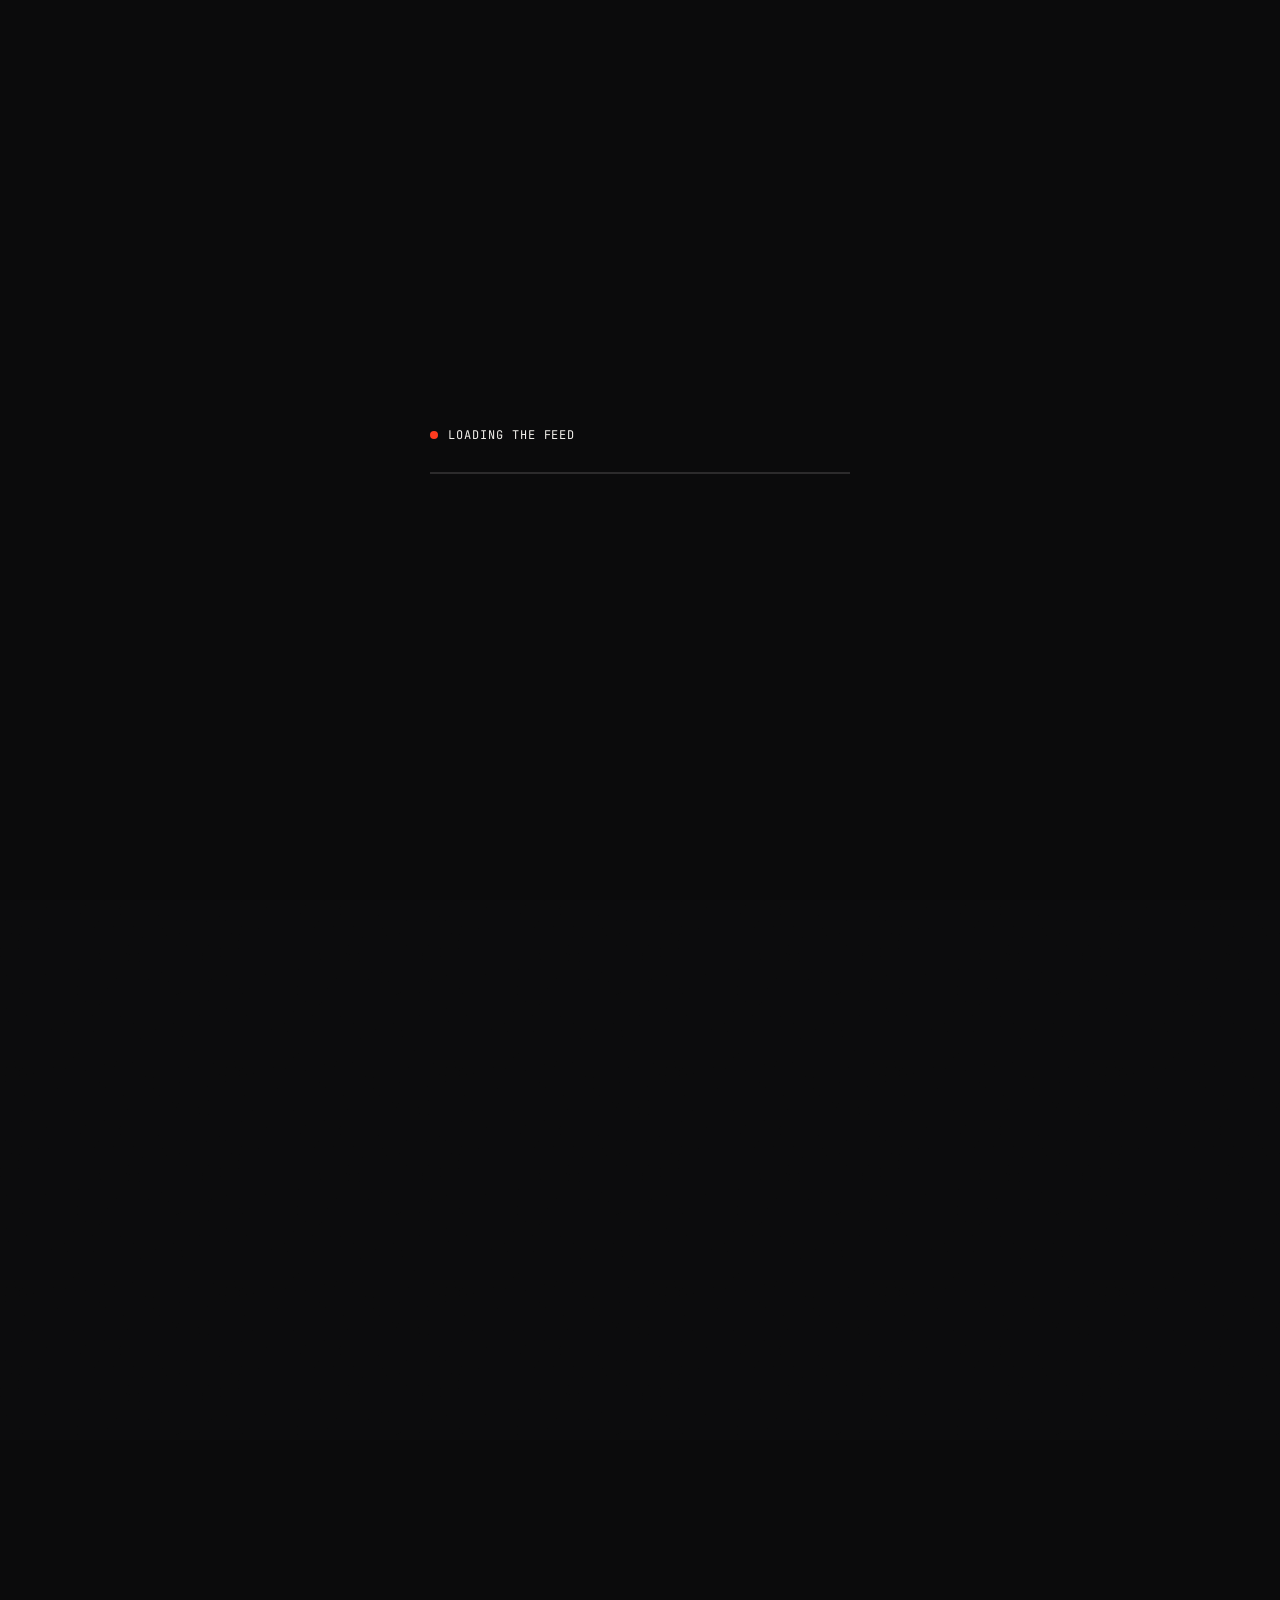
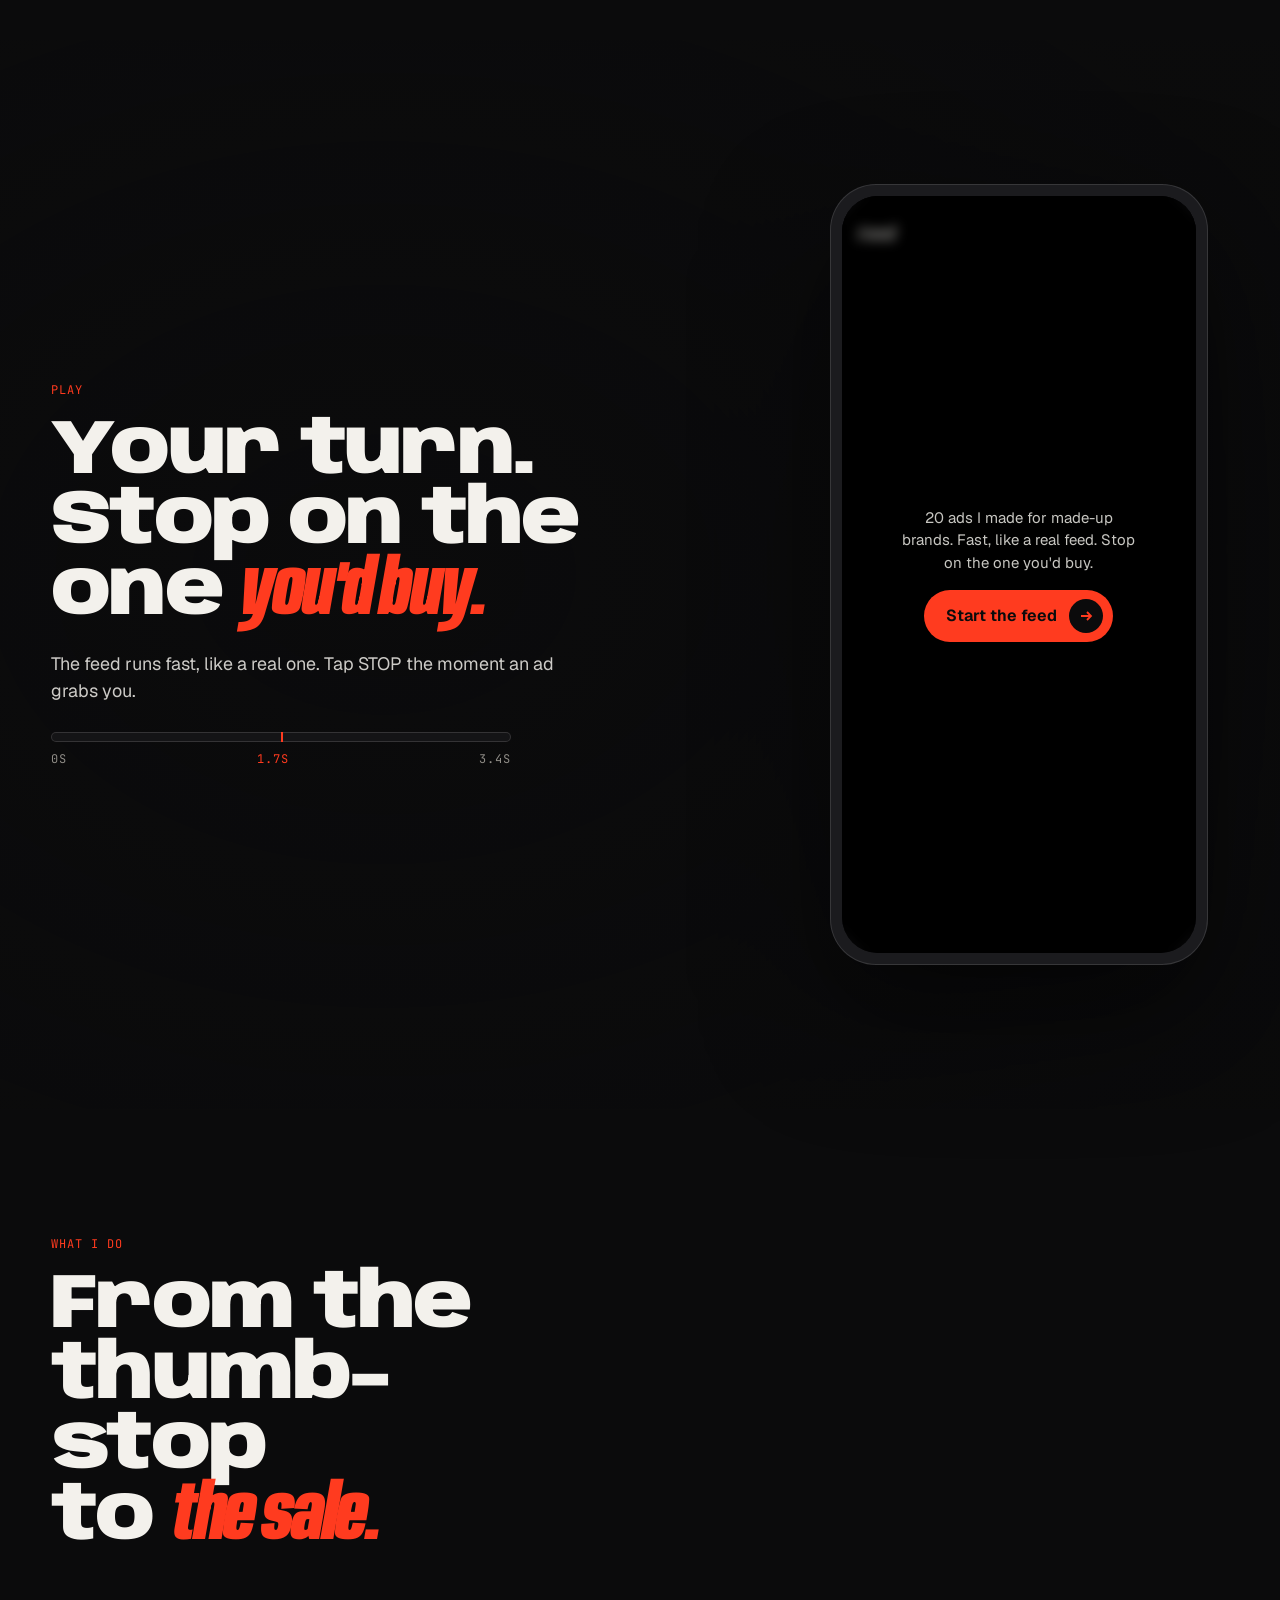
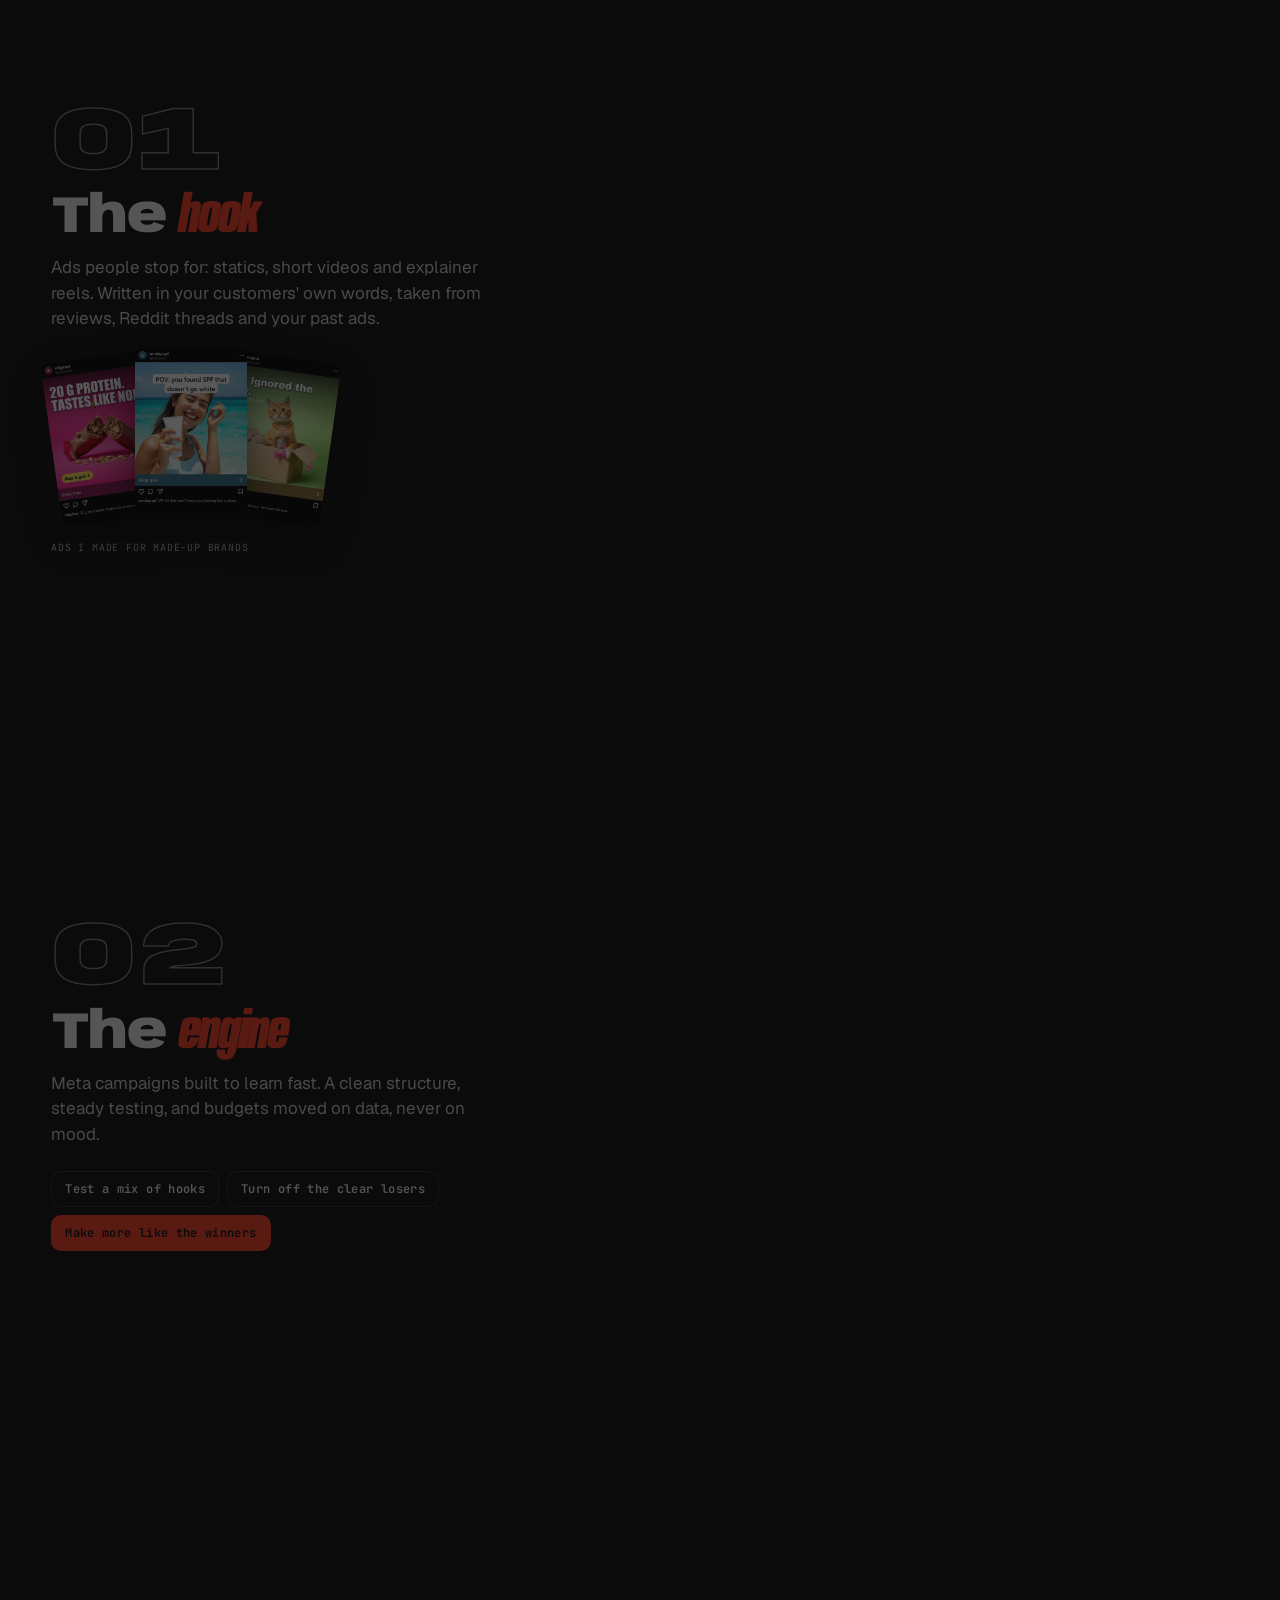
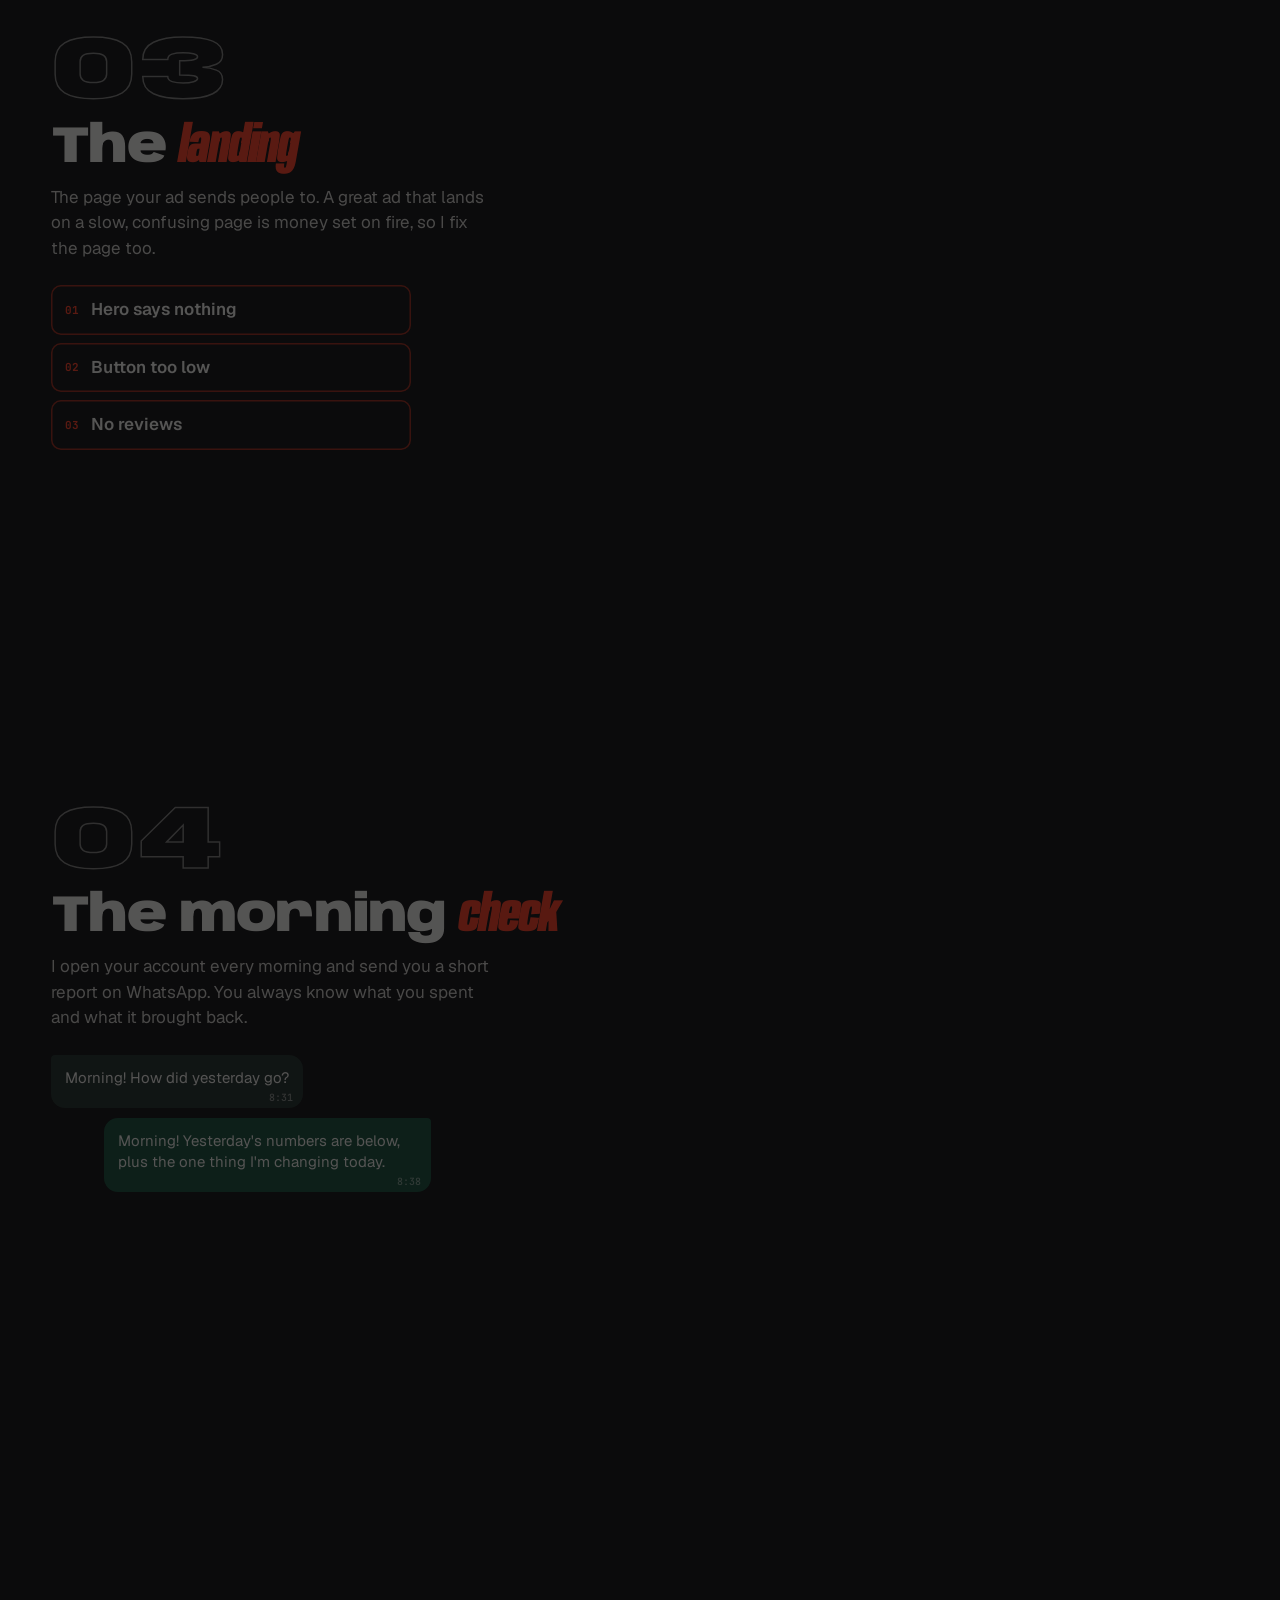
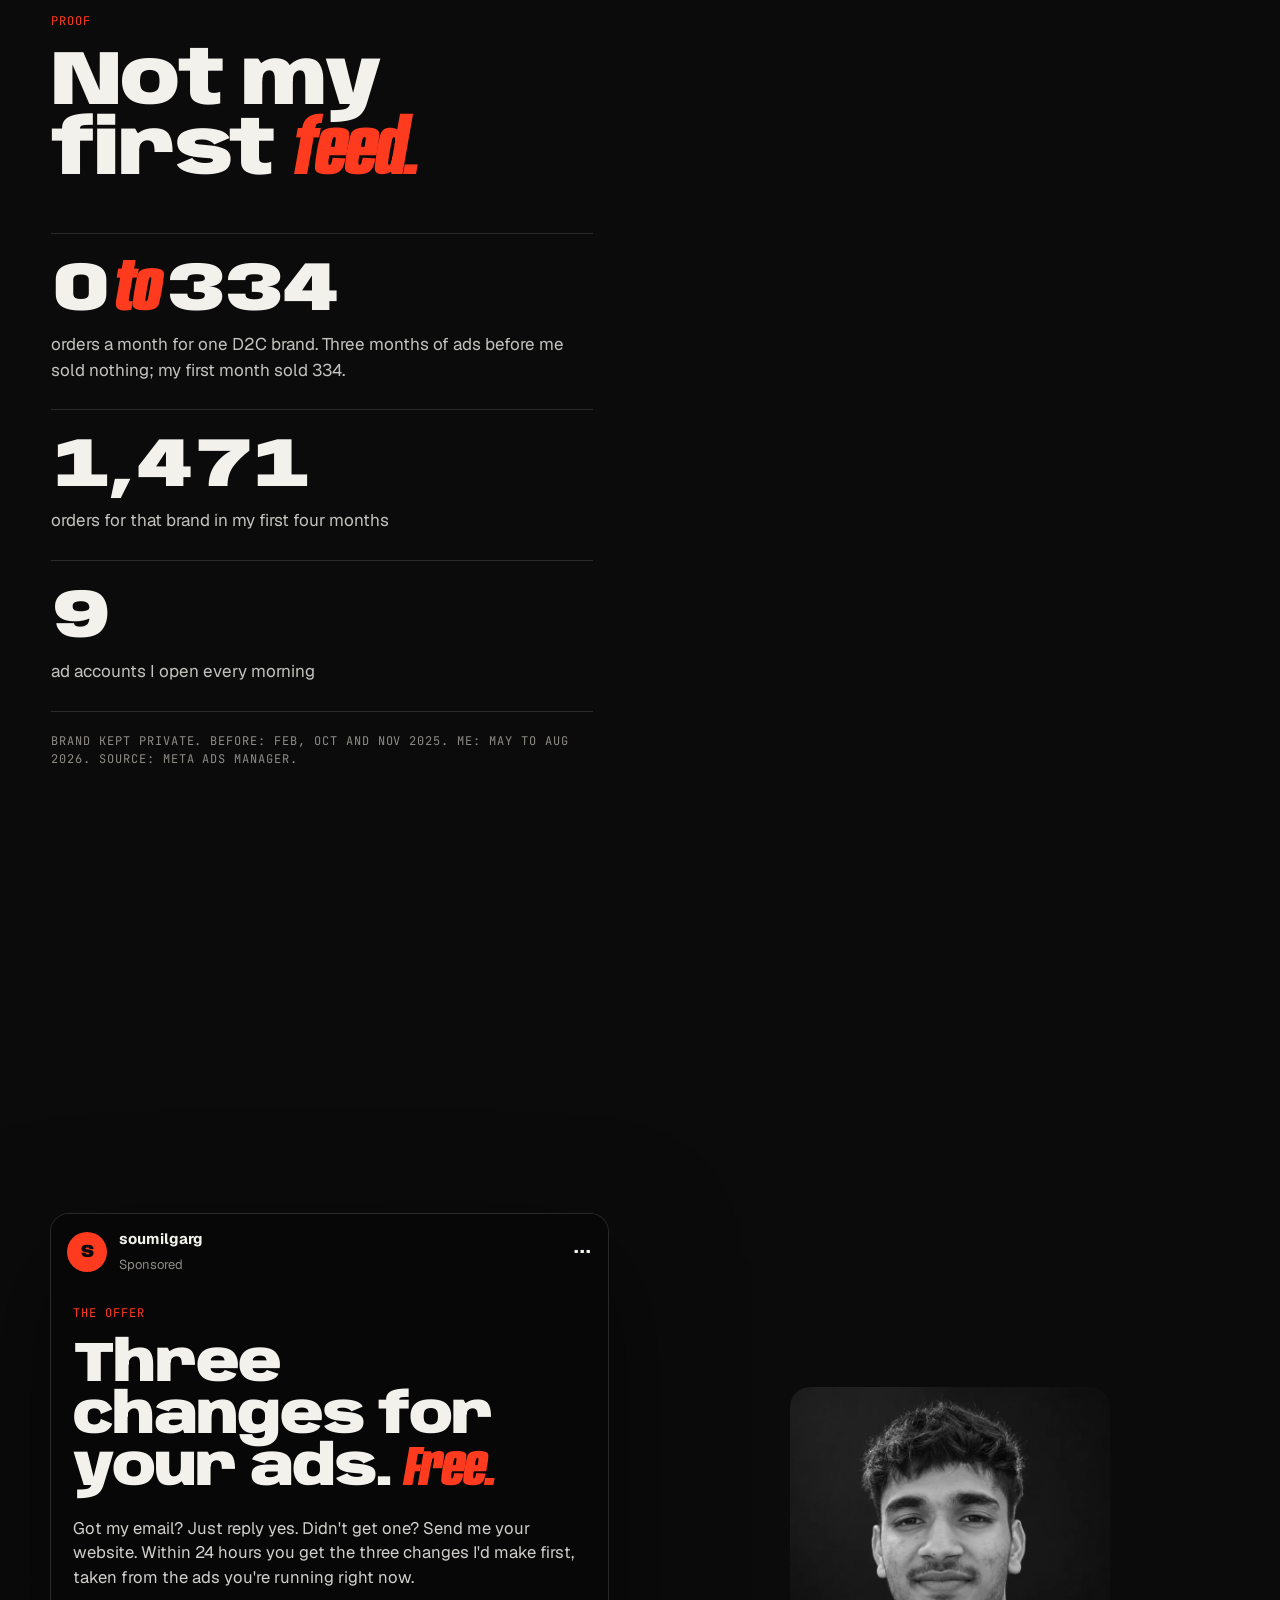
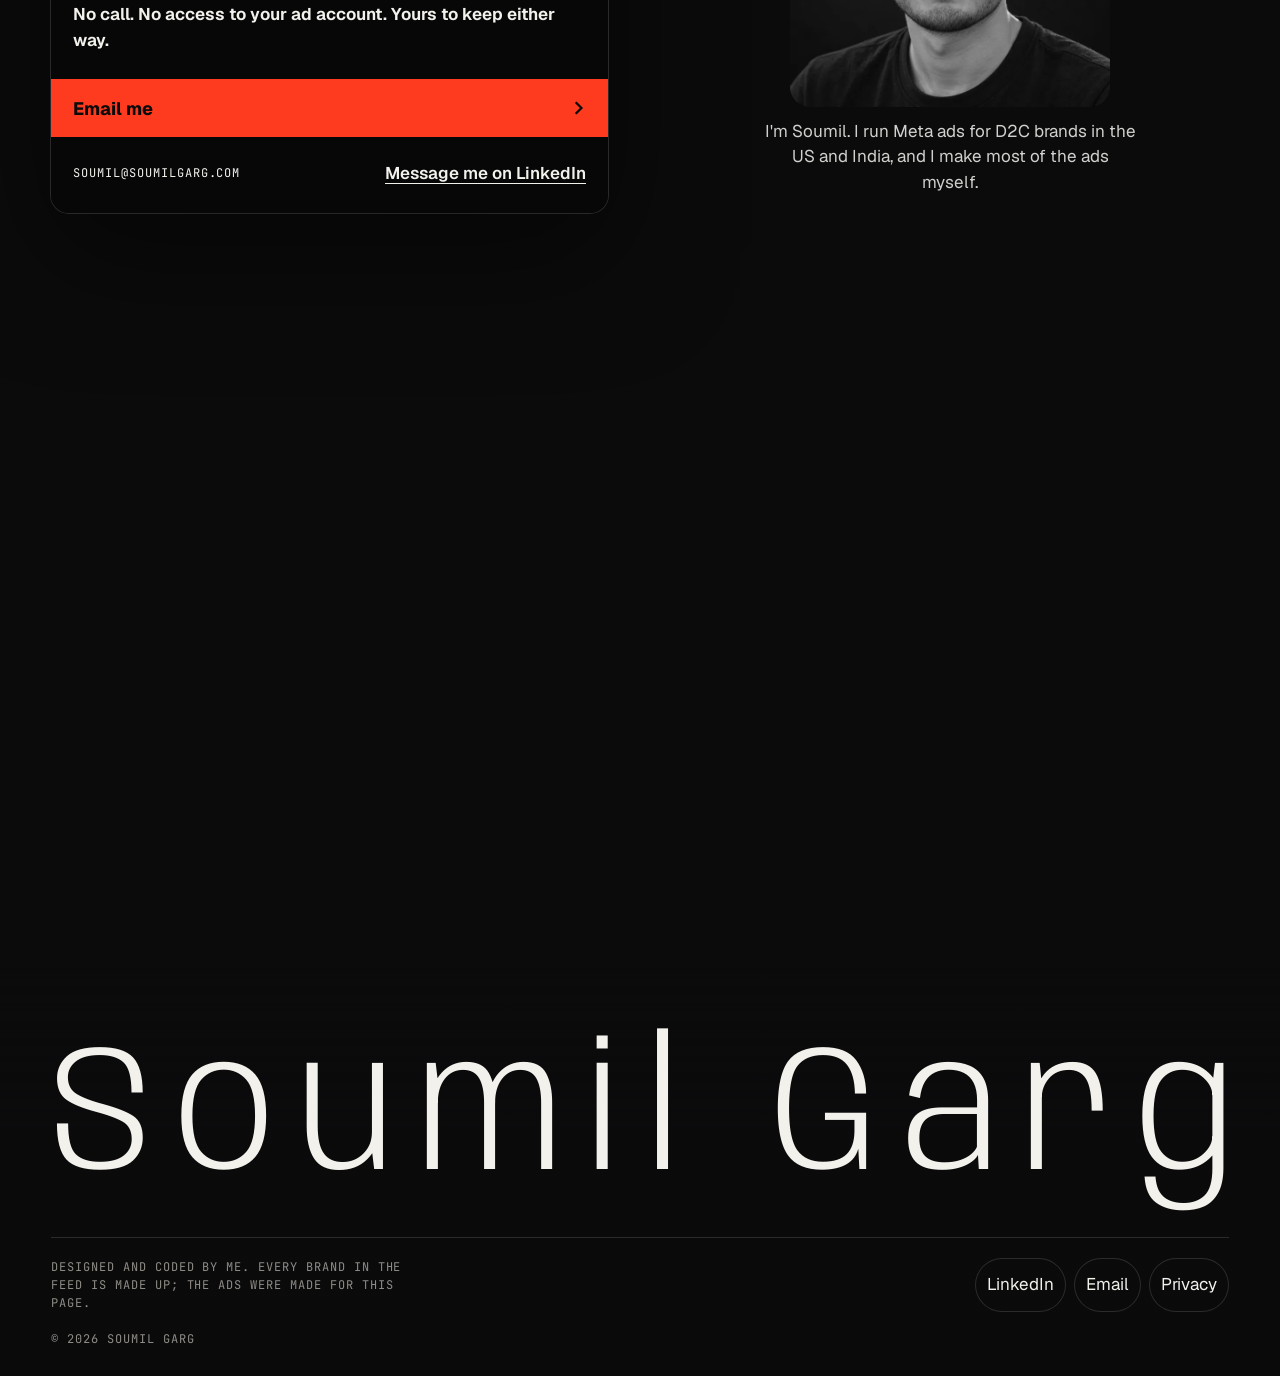
==== index.html @ c4b9c56a "v5: one swarm of ads for the whole page, and the ball-of-ads hook A fixed instanced-WebGL layer of 2" ====
<!doctype html>
<html lang="en">
<head>
<meta charset="utf-8">
<meta name="viewport" content="width=device-width, initial-scale=1, viewport-fit=cover">
<title>Soumil Garg | Ads people stop scrolling for</title>
<meta name="description" content="Soumil Garg makes Meta ads for D2C brands that people stop scrolling for, then runs them until they sell. Reply to his email or send your website for three free changes.">
<link rel="canonical" href="https://soumilgarg.com/">
<meta name="theme-color" content="#0b0b0c">
<meta property="og:type" content="website">
<meta property="og:url" content="https://soumilgarg.com/">
<meta property="og:title" content="Soumil Garg | I make thumbs stop">
<meta property="og:description" content="People give a post about 1.7 seconds. I make the ads they stop for.">
<meta property="og:image" content="https://soumilgarg.com/og.jpg">
<meta property="og:image:width" content="1200">
<meta property="og:image:height" content="630">
<meta name="twitter:card" content="summary_large_image">
<link rel="icon" href="favicon.svg" type="image/svg+xml">
<link rel="preload" href="fonts/anybody-normal.woff2" as="font" type="font/woff2" crossorigin>
<link rel="preload" href="fonts/geist-var-latin.woff2" as="font" type="font/woff2" crossorigin>
<link rel="preload" as="image" fetchpriority="high" href="img/atlas-m.webp?v=5" media="(max-width: 759px), (max-resolution: 1.29dppx)">
<link rel="preload" as="image" fetchpriority="high" href="img/atlas.webp?v=5" media="(min-width: 760px) and (min-resolution: 1.3dppx)">
<link rel="stylesheet" href="css/site.css?v=5">
<script>
  /* runs before paint: flags the page can read in CSS */
  (function (d) {
    var h = d.documentElement, q = location.search;
    h.classList.add('js');
    var rm = matchMedia('(prefers-reduced-motion: reduce)').matches || /[?&]rm=1/.test(q);
    if (rm) h.classList.add('rm');
    if (matchMedia('(hover: none), (pointer: coarse)').matches) h.classList.add('touch');
    else h.classList.add('has-cursor');
  })(document);
</script>
<script type="application/ld+json">
{"@context":"https://schema.org","@type":"Person","name":"Soumil Garg","url":"https://soumilgarg.com/","jobTitle":"Meta ads and marketing for D2C brands","sameAs":["https://www.linkedin.com/in/soumil-garg/"]}
</script>
</head>
<body>
<a class="skip" href="#main">Skip to content</a>

<!-- the swarm: one canvas behind the whole page, every particle is an ad -->
<canvas id="swarm" aria-hidden="true"></canvas>
<div class="grain" aria-hidden="true"></div>

<!-- 0 loader: only while the feed loads; the hook below does the counting -->
<div class="loader" aria-hidden="true">
  <div class="loader-half top"></div>
  <div class="loader-half bot"></div>
  <div class="loader-in">
    <p class="loader-rec mono"><b aria-hidden="true"></b>Loading the feed</p>
    <div class="loader-bar"><i></i></div>
  </div>
</div>

<aside class="hud mono" aria-label="Your visit, scored like an ad">
  <p class="hud-h">Your visit, as an ad</p>
  <dl>
    <div><dt>Impression</dt><dd data-k="imp">1</dd></div>
    <div><dt>3-second view</dt><dd data-k="v3">0.0s</dd></div>
    <div><dt>Hook rate</dt><dd data-k="hook">0%</dd></div>
    <div><dt>Scroll depth</dt><dd data-k="depth">0%</dd></div>
    <div><dt>Played the feed</dt><dd data-k="play">No</dd></div>
    <div><dt>Add to cart</dt><dd data-k="atc">0</dd></div>
    <div><dt>Purchase</dt><dd data-k="buy">0</dd></div>
  </dl>
</aside>

<div class="cursor" aria-hidden="true">
  <span class="cursor-dot"></span>
  <span class="cursor-ring"><span class="cursor-label">Hold</span></span>
  <span class="cursor-read"><b>0.00s</b><em>holding</em></span>
</div>

<nav class="nav" aria-label="Main">
  <a class="nav-name" href="#main"><span class="dot" aria-hidden="true"></span>Soumil Garg</a>
  <div class="nav-r">
    <button class="snd mono" type="button" aria-pressed="false"><span class="snd-bars" aria-hidden="true"><i></i><i></i><i></i><i></i></span><span class="snd-l">Sound off</span></button>
    <a class="btn red nav-cta" href="#offer" tabindex="-1" aria-hidden="true"><span><span class="lbl-long">Get 3 free changes</span><span class="lbl-short sr">Free changes</span></span><span class="arr" aria-hidden="true"><svg viewBox="0 0 14 14"><path d="M2 7h10M8 3l4 4-4 4" fill="none" stroke="currentColor" stroke-width="1.8"/></svg></span></a>
  </div>
</nav>

<main id="main">

  <!-- 1 + 2: hero and the stop share one pinned stage -->
  <section class="scene" id="scene" aria-labelledby="hero-h">
    <div class="stage" id="stage">
      <div class="poster" aria-hidden="true"></div>
      <div class="scrim" aria-hidden="true"></div>

      <div class="vf" aria-hidden="true">
        <i class="vf-c tl"></i><i class="vf-c tr"></i><i class="vf-c bl"></i><i class="vf-c br"></i>
        <span class="vf-rec mono"><b></b>Watching <span class="vf-t">0.0s</span></span>
        <div class="vf-count"><span class="mono">Frames to pop</span><b>162</b></div>
      </div>
      <div class="hook-lines" aria-live="polite"><p class="hl hl1"></p><p class="hl hl2"></p></div>

      <div class="hold-read" aria-hidden="true"><b>0.00s</b><span class="mono">holding</span></div>

      <div class="hero-copy">
        <div class="hero-main">
          <p class="kicker mono">Soumil Garg / Meta ads for D2C brands</p>
          <h1 class="hero-h" id="hero-h" aria-label="I make thumbs stop."><span class="ln" aria-hidden="true" data-k>I make thumbs</span><span class="ln stop-w" aria-hidden="true" data-k>stop.</span></h1>
          <p class="hero-lede">People give a post about 1.7 seconds on a phone. I make the ads they stop for, then run them on Meta until they sell.</p>
          <p class="hero-src mono">1.7 s: Facebook and Twitter research, 2016</p>
          <div class="hero-actions">
            <a class="btn red hx-cta mag" href="#offer">Get 3 free changes<span class="arr" aria-hidden="true"><svg viewBox="0 0 14 14"><path d="M2 7h10M8 3l4 4-4 4" fill="none" stroke="currentColor" stroke-width="1.8"/></svg></span></a>
            <a class="btn ghost mag" href="#game">Play the feed</a>
          </div>
        </div>
        <div class="hero-side">
          <p class="hint mono"><span class="ring" aria-hidden="true"></span><span class="hint-mouse">Hold anywhere to stop the feed</span><span class="hint-touch">Press and hold to stop the feed</span></p>
          <p class="cue mono"><i aria-hidden="true"></i><span class="cue-l">Scroll to pop it</span></p>
        </div>
      </div>

      <figure class="stop-card" aria-hidden="true"><img src="img/posts/p06_dog@2.webp?v=5" alt="" width="600" height="884"></figure>
      <span class="stop-tag mono" aria-hidden="true">Thumb stopped</span>
      <span class="stop-made mono" aria-hidden="true">Made-up brand. I made this ad for this page.</span>
      <div class="stop-lines">
        <h2 class="stop-line l1">You just <em>stopped</em> scrolling.</h2>
        <p class="stop-line l2">That's the whole <em>job.</em></p>
      </div>
    </div>
  </section>

  <!-- 3: the game -->
  <section class="sec game" id="game" aria-labelledby="game-h">
    <div class="game-grid">
      <div class="game-txt">
        <p class="sec-k mono" data-decode>Play</p>
        <h2 class="sec-h" id="game-h">Your turn. Stop on the one <em>you'd buy.</em></h2>
        <p class="sec-sub">The feed runs fast, like a real one. Tap STOP the moment an ad grabs you.</p>
        <div class="game-meter" aria-hidden="true">
          <div class="meter"><i></i><span class="mark"></span></div>
          <div class="meter-l mono"><span>0s</span><span class="red">1.7s</span><span>3.4s</span></div>
        </div>
        <div class="result" hidden aria-live="polite">
          <h3 class="result-h">You stopped on <span class="r-brand"></span>.</h3>
          <p class="result-t">It took that ad <b class="r-time"></b> to stop you. <span class="r-past"></span></p>
          <p class="result-why mono"><span>What did it:</span> <strong class="r-hook"></strong></p>
          <p class="result-v"></p>
          <p class="result-close">Your ads play this game thousands of times a day. My job is to make them win it.</p>
          <div class="result-actions">
            <button class="btn ghost again mag" type="button">Play again</button>
            <a class="btn red mag" href="#offer">Get 3 free changes<span class="arr" aria-hidden="true"><svg viewBox="0 0 14 14"><path d="M2 7h10M8 3l4 4-4 4" fill="none" stroke="currentColor" stroke-width="1.8"/></svg></span></a>
          </div>
        </div>
      </div>
      <div class="phone" id="phone">
        <div class="phone-screen">
          <div class="phone-notch" aria-hidden="true"></div>
          <div class="phone-bar" aria-hidden="true">Feed</div>
          <div class="strip" aria-hidden="true"></div>
          <span class="game-clock" aria-hidden="true">0.00s</span>
          <div class="phone-cover">
            <p>20 ads I made for made-up brands. Fast, like a real feed. Stop on the one you'd buy.</p>
            <button class="btn red start mag" type="button">Start the feed<span class="arr" aria-hidden="true"><svg viewBox="0 0 14 14"><path d="M2 7h10M8 3l4 4-4 4" fill="none" stroke="currentColor" stroke-width="1.8"/></svg></span></button>
          </div>
          <button class="stop-btn" type="button" aria-label="Stop the feed">STOP</button>
        </div>
      </div>
    </div>
  </section>

  <!-- 4: what I do, told down the funnel the swarm pours through -->
  <section class="work" id="work" aria-labelledby="work-h">
    <div class="funnel-tags" aria-hidden="true">
      <span class="ft ft-top mono">Every ad you run</span>
      <span class="ft ft-mid mono">Losers drop out</span>
      <span class="ft ft-bot mono">Sales</span>
    </div>
    <div class="work-in">
      <div class="work-head">
        <p class="sec-k mono" data-decode>What I do</p>
        <h2 class="sec-h" id="work-h">From the thumb-stop to <em>the sale.</em></h2>
      </div>
      <ol class="steps">
        <li class="step" data-band="0,0.34">
          <span class="step-n" aria-hidden="true">01</span>
          <h3>The <em>hook</em></h3>
          <p>Ads people stop for: statics, short videos and explainer reels. Written in your customers' own words, taken from reviews, Reddit threads and your past ads.</p>
          <div class="step-vis fan" aria-hidden="true">
            <img src="img/posts/p09_bar.webp" alt="" width="360" height="530" loading="lazy">
            <img src="img/posts/p14_spf.webp" alt="" width="360" height="530" loading="lazy">
            <img src="img/posts/p19_cat.webp" alt="" width="360" height="530" loading="lazy">
          </div>
          <p class="fan-note mono">Ads I made for made-up brands</p>
        </li>
        <li class="step" data-band="0.3,0.62">
          <span class="step-n" aria-hidden="true">02</span>
          <h3>The <em>engine</em></h3>
          <p>Meta campaigns built to learn fast. A clean structure, steady testing, and budgets moved on data, never on mood.</p>
          <div class="step-vis chips" aria-hidden="true">
            <span class="chip">Test a mix of hooks</span>
            <span class="chip">Turn off the clear losers</span>
            <span class="chip on">Make more like the winners</span>
          </div>
        </li>
        <li class="step" data-band="0.58,0.84">
          <span class="step-n" aria-hidden="true">03</span>
          <h3>The <em>landing</em></h3>
          <p>The page your ad sends people to. A great ad that lands on a slow, confusing page is money set on fire, so I fix the page too.</p>
          <div class="step-vis audit" aria-hidden="true">
            <span class="row"><b>01</b>Hero says nothing</span>
            <span class="row"><b>02</b>Button too low</span>
            <span class="row"><b>03</b>No reviews</span>
          </div>
        </li>
        <li class="step" data-band="0.8,1">
          <span class="step-n" aria-hidden="true">04</span>
          <h3>The morning <em>check</em></h3>
          <p>I open your account every morning and send you a short report on WhatsApp. You always know what you spent and what it brought back.</p>
          <div class="step-vis chat" aria-hidden="true">
            <div class="bub theirs">Morning! How did yesterday go?<small>8:31</small></div>
            <div class="bub mine">Morning! Yesterday's numbers are below, plus the one thing I'm changing today.<small>8:38</small></div>
          </div>
        </li>
      </ol>
    </div>
  </section>

  <!-- 5: proof, beside a globe of ads -->
  <section class="sec proof" id="proof" aria-labelledby="proof-h">
    <div class="proof-in">
      <p class="sec-k mono" data-decode>Proof</p>
      <h2 class="sec-h" id="proof-h">Not my first <em>feed.</em></h2>
      <div class="stats">
        <div class="stat"><b><span class="count" data-to="0">0</span><span class="u"> to </span><span class="count" data-to="334">334</span></b><span>orders a month for one D2C brand. Three months of ads before me sold nothing; my first month sold 334.</span></div>
        <div class="stat"><b><span class="count" data-to="1471" data-fmt="us">1,471</span></b><span>orders for that brand in my first four months</span></div>
        <div class="stat"><b><span class="count" data-to="9">9</span></b><span>ad accounts I open every morning</span></div>
      </div>
      <p class="proof-src mono">Brand kept private. Before: Feb, Oct and Nov 2025. Me: May to Aug 2026. Source: Meta Ads Manager.</p>
    </div>
  </section>

  <!-- 6: offer, beside a face made of ads -->
  <section class="offer" id="offer" aria-labelledby="offer-h">
    <div class="offer-pin">
      <div class="offer-in">
        <article class="offer-post">
          <header class="op-head"><span class="op-av" aria-hidden="true">S</span><span><b>soumilgarg</b><small>Sponsored</small></span><span class="op-dots" aria-hidden="true">&middot;&middot;&middot;</span></header>
          <div class="op-body">
            <p class="sec-k mono" data-decode>The offer</p>
            <h2 class="sec-h" id="offer-h">Three changes for your ads. <em>Free.</em></h2>
            <p class="offer-body">Got my email? Just reply yes. Didn't get one? Send me your website. Within 24 hours you get the three changes I'd make first, taken from the ads you're running right now.</p>
            <p class="offer-re">No call. No access to your ad account. Yours to keep either way.</p>
          </div>
          <a class="op-cta close-cta" href="mailto:soumil@soumilgarg.com?subject=Three%20changes%20for%20my%20ads&amp;body=My%20brand%27s%20website%3A%20"><span>Email me</span><svg viewBox="0 0 14 14" aria-hidden="true"><path d="M5 2l5 5-5 5" fill="none" stroke="currentColor" stroke-width="2"/></svg></a>
          <div class="op-act"><span class="op-email mono">soumil@soumilgarg.com</span><a class="op-li" href="https://www.linkedin.com/in/soumil-garg/" target="_blank" rel="noopener">Message me on LinkedIn</a></div>
        </article>
        <div class="me">
          <img src="img/soumil.webp" alt="Soumil Garg" width="720" height="720" loading="lazy">
          <p class="face-count mono" aria-hidden="true"></p>
          <p class="me-line">I'm Soumil. I run Meta ads for D2C brands in the US and India, and I make most of the ads myself.</p>
        </div>
      </div>
    </div>
    <div class="offer-space" aria-hidden="true"></div>
  </section>
</main>

<footer class="foot">
  <p class="giant" aria-label="Soumil Garg"></p>
  <div class="foot-row">
    <p class="foot-made mono">Designed and coded by me. Every brand in the feed is made up; the ads were made for this page.</p>
    <nav aria-label="Footer">
      <a href="https://www.linkedin.com/in/soumil-garg/" target="_blank" rel="noopener">LinkedIn</a>
      <a href="mailto:soumil@soumilgarg.com">Email</a>
      <a href="privacy.html">Privacy</a>
    </nav>
  </div>
  <p class="mono foot-c">&copy; 2026 Soumil Garg</p>
</footer>

<script src="vendor/gsap.min.js" defer></script>
<script src="vendor/ScrollTrigger.min.js" defer></script>
<script src="vendor/lenis.min.js" defer></script>
<script src="js/swarm.js?v=5" defer></script>
<script src="js/sound.js?v=5" defer></script>
<script src="js/main.js?v=5" defer></script>
</body>
</html>
---- css/site.css ----
/* soumilgarg.com v5 — "1.7 seconds", the swarm build.
   Layout concept: one fixed canvas of ads behind a transparent page; each section is words beside a shape the swarm makes. */
@font-face { font-family: "Anybody"; font-style: normal; font-weight: 100 900; font-stretch: 50% 150%; font-display: block; src: url("../fonts/anybody-normal.woff2") format("woff2"); }
@font-face { font-family: "Anybody"; font-style: italic; font-weight: 100 900; font-stretch: 50% 150%; font-display: swap; src: url("../fonts/anybody-italic.woff2") format("woff2"); }
@font-face { font-family: "Geist"; font-style: normal; font-weight: 100 900; font-display: swap; src: url("../fonts/geist-var-latin.woff2") format("woff2"); }
@font-face { font-family: "JetBrains Mono"; font-style: normal; font-weight: 400 700; font-display: swap; src: url("../fonts/jetbrainsmono-normal-400.woff2") format("woff2"); }

:root {
  --ink: #0b0b0c;
  --ink-2: #141416;
  --glass: rgba(14, 14, 16, .72);
  --paper: #f3f1ec;
  --mute: #8f8c86;
  --line: rgba(243, 241, 236, .14);
  --red: #ff3b1f;
  --sticker: #ffe14d;
  --display: "Anybody", "Arial Black", Impact, sans-serif;
  --sans: "Geist", ui-sans-serif, system-ui, -apple-system, "Segoe UI", sans-serif;
  --mono: "JetBrains Mono", ui-monospace, "Cascadia Mono", Consolas, monospace;
  --ease: cubic-bezier(.16, 1, .3, 1);
  --gut: clamp(16px, 4vw, 56px);
  color-scheme: dark;
}

*, *::before, *::after { box-sizing: border-box; }
html { -webkit-text-size-adjust: 100%; background: var(--ink); }
html.lenis, html.lenis body { height: auto; }
.lenis.lenis-smooth { scroll-behavior: auto !important; }
body { margin: 0; background: var(--ink); color: var(--paper); font: 400 17px/1.5 var(--sans); overflow-x: clip; -webkit-font-smoothing: antialiased; }
img { display: block; max-width: 100%; height: auto; }
a { color: inherit; }
button { font: inherit; color: inherit; }
::selection { background: var(--red); color: var(--ink); }
.skip { position: absolute; left: -9999px; top: 8px; z-index: 999; background: var(--paper); color: var(--ink); padding: 10px 14px; border-radius: 8px; }
.skip:focus { left: 8px; }
.sr { position: absolute !important; width: 1px; height: 1px; overflow: hidden; clip: rect(0 0 0 0); white-space: nowrap; }
.mono { font-family: var(--mono); font-size: 12px; letter-spacing: .08em; text-transform: uppercase; }
.red { color: var(--red); }
main, .foot { position: relative; z-index: 2; }

/* the display face: wide and heavy, with a condensed italic for the one word that matters */
h1, h2, h3, .loader-count, .stat b, .giant, .step-n { font-family: var(--display); }
h1 em, h2 em, h3 em, .stop-line em { font-style: italic; font-variation-settings: "wdth" 58; font-weight: 850; color: var(--red); letter-spacing: -.02em; }

/* swarm canvas and film grain */
#swarm { position: fixed; inset: 0; width: 100%; height: 100%; display: block; z-index: 0; }
html.no-gl #swarm { display: none; }
.grain { position: fixed; inset: -60%; z-index: 70; pointer-events: none; opacity: .07; mix-blend-mode: overlay;
  background-image: url("data:image/svg+xml;utf8,<svg xmlns='http://www.w3.org/2000/svg' width='220' height='220'><filter id='n'><feTurbulence type='fractalNoise' baseFrequency='.85' numOctaves='3' stitchTiles='stitch'/><feColorMatrix values='0 0 0 0 1  0 0 0 0 1  0 0 0 0 1  0 0 0 1.4 -.2'/></filter><rect width='100%' height='100%' filter='url(%23n)'/></svg>");
  animation: grain 1s steps(6) infinite; }
@keyframes grain { 0% { transform: translate(0, 0); } 20% { transform: translate(-4%, 3%); } 40% { transform: translate(3%, -5%); } 60% { transform: translate(-6%, -2%); } 80% { transform: translate(5%, 4%); } 100% { transform: translate(0, 0); } }

/* buttons: 44px+ targets everywhere */
.btn { --bg: var(--paper); --fg: var(--ink); display: inline-flex; align-items: center; gap: 12px; min-height: 52px; padding: 0 10px 0 22px; border-radius: 999px; background: var(--bg); color: var(--fg); font-weight: 650; font-size: 16px; text-decoration: none; border: 0; cursor: pointer; transition: background .25s; white-space: nowrap; will-change: transform; }
.btn .arr { display: grid; place-items: center; width: 34px; height: 34px; border-radius: 50%; background: var(--fg); color: var(--bg); transition: transform .35s var(--ease); }
.btn .arr svg { width: 14px; height: 14px; }
.btn:hover .arr { transform: rotate(-45deg); }
.btn.red { --bg: var(--red); --fg: var(--ink); }
.btn.ghost { background: rgba(11, 11, 12, .35); color: var(--paper); box-shadow: inset 0 0 0 1px rgba(243, 241, 236, .3); padding: 0 22px; backdrop-filter: blur(8px); -webkit-backdrop-filter: blur(8px); }
.btn:focus-visible, a:focus-visible, button:focus-visible { outline: 2px solid var(--red); outline-offset: 3px; }

/* ---------- cursor ---------- */
.cursor { position: fixed; left: 0; top: 0; z-index: 90; pointer-events: none; display: none; }
html.has-cursor .cursor { display: block; }
.cursor-dot { position: absolute; width: 8px; height: 8px; margin: -4px 0 0 -4px; border-radius: 50%; background: var(--red); }
.cursor-ring { position: absolute; width: 64px; height: 64px; margin: -32px 0 0 -32px; border-radius: 50%; border: 1px solid rgba(243, 241, 236, .55); display: grid; place-items: center; transition: width .35s var(--ease), height .35s var(--ease), margin .35s var(--ease), background .3s, border-color .3s; }
.cursor-label { font: 600 10px/1 var(--mono); letter-spacing: .12em; text-transform: uppercase; opacity: 0; transition: opacity .2s; color: var(--paper); }
.cursor.on-feed .cursor-ring { width: 84px; height: 84px; margin: -42px 0 0 -42px; }
.cursor.on-feed .cursor-label { opacity: 1; }
.cursor.holding .cursor-ring { width: 120px; height: 120px; margin: -60px 0 0 -60px; background: var(--red); border-color: var(--red); }
.cursor.holding .cursor-label { color: var(--ink); }
.cursor.on-link .cursor-ring { width: 18px; height: 18px; margin: -9px 0 0 -9px; border-color: transparent; background: rgba(243, 241, 236, .9); }
.cursor.on-link .cursor-dot { opacity: 0; }
.cursor-read { position: absolute; left: 70px; top: -10px; white-space: nowrap; font: 600 13px/1.3 var(--mono); letter-spacing: .04em; opacity: 0; transition: opacity .2s; }
.cursor-read b { display: block; font-size: 28px; font-weight: 700; letter-spacing: -.02em; }
.cursor-read em { font-style: normal; color: var(--mute); font-weight: 400; font-size: 11px; text-transform: uppercase; letter-spacing: .1em; }
.cursor.holding .cursor-read { opacity: 1; }
.cursor-read.over b { color: var(--red); }

/* ---------- loader ---------- */
.loader { position: fixed; inset: 0; z-index: 100; display: none; pointer-events: none; }
html.js .loader { display: block; }
.loader-half { position: absolute; left: 0; right: 0; height: 50.2%; background: var(--ink); }
.loader-half.top { top: 0; }
.loader-half.bot { bottom: 0; }
.loader-in { position: absolute; inset: 0; display: grid; place-content: center; text-align: center; padding: var(--gut); }
.loader-count { font-weight: 900; font-variation-settings: "wdth" 150; font-size: clamp(84px, 21vw, 300px); line-height: .8; letter-spacing: -.04em; font-variant-numeric: tabular-nums; }
.loader-count .s { font-style: italic; font-variation-settings: "wdth" 55; color: var(--red); margin-left: .04em; }
.loader-line { margin: 26px auto 0; max-width: 30ch; font-size: clamp(16px, 2vw, 22px); }
.loader-src { margin: 10px 0 0; color: var(--mute); }
.loader-bar { width: min(420px, 70vw); height: 2px; margin: 28px auto 0; background: var(--line); overflow: hidden; }
.loader-bar i { display: block; height: 100%; background: var(--red); transform-origin: 0 50%; transform: scaleX(0); }
.loader.up .loader-count { color: var(--red); }

/* ---------- nav ---------- */
.nav { position: fixed; top: calc(14px + env(safe-area-inset-top, 0px)); left: var(--gut); right: var(--gut); z-index: 60; display: flex; justify-content: space-between; align-items: center; pointer-events: none; }
.nav > *, .nav-r > * { pointer-events: auto; }
.nav-r { display: flex; gap: 10px; align-items: center; }
.nav-name { white-space: nowrap; display: inline-flex; align-items: center; gap: 10px; min-height: 44px; padding: 0 16px 0 8px; border-radius: 999px; background: rgba(11, 11, 12, .55); backdrop-filter: blur(14px); -webkit-backdrop-filter: blur(14px); box-shadow: inset 0 0 0 1px var(--line); text-decoration: none; font-weight: 650; font-size: 15px; }
.nav-name .dot { width: 28px; height: 28px; border-radius: 50%; background: var(--red); display: grid; place-items: center; }
.nav-name .dot::after { content: ""; width: 10px; height: 10px; background: var(--ink); border-radius: 2px; }
.snd { display: inline-flex; align-items: center; gap: 10px; min-height: 44px; padding: 0 14px; border-radius: 999px; border: 0; cursor: pointer; background: rgba(11, 11, 12, .55); backdrop-filter: blur(14px); -webkit-backdrop-filter: blur(14px); box-shadow: inset 0 0 0 1px var(--line); color: var(--paper); font-size: 11px; }
.snd-bars { display: inline-flex; gap: 2px; align-items: flex-end; height: 14px; }
.snd-bars i { width: 2px; height: 4px; background: var(--paper); border-radius: 1px; transition: height .2s; }
.snd[aria-pressed="true"] .snd-bars i { animation: eq .9s ease-in-out infinite; background: var(--red); }
.snd[aria-pressed="true"] .snd-bars i:nth-child(2) { animation-delay: .15s; } .snd[aria-pressed="true"] .snd-bars i:nth-child(3) { animation-delay: .3s; } .snd[aria-pressed="true"] .snd-bars i:nth-child(4) { animation-delay: .45s; }
@keyframes eq { 0%, 100% { height: 4px; } 50% { height: 14px; } }
.nav-cta { transform: translateY(-8px) scale(.9); opacity: 0; pointer-events: none; transition: transform .45s var(--ease), opacity .3s; min-height: 48px; }
html.cta-free .nav-cta { transform: none; opacity: 1; pointer-events: auto; }

/* ---------- scene: hero + the stop ---------- */
.scene { position: relative; height: 360vh; }
.stage { position: sticky; top: 0; height: 100vh; height: 100svh; overflow: hidden; touch-action: pan-y; }
.poster { position: absolute; inset: -10%; display: none; grid-template-columns: repeat(5, 1fr); gap: 14px; transform: rotate(-8deg) scale(1.1); opacity: .55; }
html.no-gl .poster { display: grid; }
.scrim { position: absolute; inset: 0; pointer-events: none; background:
  linear-gradient(90deg, rgba(11, 11, 12, .8) 0%, rgba(11, 11, 12, .45) 42%, transparent 70%),
  linear-gradient(180deg, transparent 45%, rgba(11, 11, 12, .85) 92%); }

.hero-copy { position: absolute; left: var(--gut); right: var(--gut); bottom: clamp(28px, 6vh, 64px); display: grid; grid-template-columns: minmax(0, 1fr) auto; align-items: end; gap: 24px 40px; pointer-events: none; }
.hero-copy > * { pointer-events: auto; }
.kicker { display: flex; gap: 14px; align-items: center; margin: 0 0 16px; }
.kicker::before { content: ""; width: 8px; height: 8px; background: var(--red); border-radius: 50%; box-shadow: 0 0 0 4px rgba(255, 59, 31, .25); animation: blink 1.2s steps(2, start) infinite; }
@keyframes blink { to { visibility: hidden; } }
h1.hero-h { margin: 0; font-weight: 900; font-size: clamp(42px, min(8vw, 14vh), 156px); line-height: .86; letter-spacing: -.035em; }
.hero-h .ln { display: block; white-space: nowrap; }
.hero-h .wd { display: inline-block; white-space: nowrap; }
.hero-h .ch { display: inline-block; font-variation-settings: "wdth" 112; will-change: transform; }
.hero-h .stop-w { color: var(--red); font-style: italic; font-size: 1.18em; line-height: .82; }
.hero-h .stop-w .ch { font-variation-settings: "wdth" 56; }
.hero-lede { margin: 22px 0 0; max-width: 34ch; font-size: clamp(17px, 1.5vw, 21px); line-height: 1.42; color: rgba(243, 241, 236, .9); text-shadow: 0 1px 18px rgba(0, 0, 0, .6); }
.hero-actions { display: flex; flex-wrap: wrap; gap: 14px; align-items: center; margin-top: 26px; }
.hero-side { display: grid; justify-items: end; gap: 14px; text-align: right; padding-bottom: 6px; }
.hint, .cue { margin: 0; }
.hint { display: inline-flex; align-items: center; gap: 12px; }
.hint .ring { width: 30px; height: 30px; border-radius: 50%; border: 1px solid var(--paper); display: grid; place-items: center; }
.hint .ring::after { content: ""; width: 10px; height: 10px; border-radius: 50%; background: var(--red); animation: press 1.6s var(--ease) infinite; }
@keyframes press { 0%, 100% { transform: scale(.6); } 40% { transform: scale(1.3); } }
.cue { color: var(--mute); display: inline-flex; gap: 10px; align-items: center; }
.cue i { width: 1px; height: 34px; background: linear-gradient(var(--paper), transparent); display: block; }
.hint-touch { display: none; }
html.touch .hint-mouse { display: none; }
html.touch .hint-touch { display: inline; }
.hold-read { position: absolute; left: 50%; top: 20%; transform: translateX(-50%); text-align: center; pointer-events: none; opacity: 0; transition: opacity .25s; z-index: 3; }
.hold-read b { display: block; font: 900 clamp(64px, 14vw, 150px)/.9 var(--display); font-variation-settings: "wdth" 140; letter-spacing: -.03em; font-variant-numeric: tabular-nums; }
.hold-read.over b { color: var(--red); }
html.touch .stage.holding .hold-read { opacity: 1; }

/* the stopped post is born exactly where the swarm draws its mosaic (main.js uses the same numbers) */
.stop-card { position: absolute; left: calc(50% + 16vw); top: 50%; height: 62vh; height: 62svh; width: auto; aspect-ratio: 600 / 884; margin: 0; transform: translate(-50%, -50%); opacity: 0; border-radius: 12px; overflow: hidden; box-shadow: 0 40px 120px rgba(0, 0, 0, .65), 0 0 0 1px var(--line); z-index: 3; will-change: transform, opacity; }
.stop-card img { width: 100%; height: 100%; object-fit: cover; }
.stop-tag { position: absolute; left: calc(50% + 16vw); top: calc(50% + 31svh + 14px); z-index: 4; transform: translate(-50%, 0); display: inline-flex; align-items: center; gap: 8px; padding: 8px 12px; border-radius: 999px; background: var(--red); color: var(--ink); font-weight: 700; opacity: 0; white-space: nowrap; }
.stop-lines { position: absolute; inset: 0; display: grid; place-items: center start; z-index: 2; pointer-events: none; padding: 0 var(--gut); }
.stop-line { grid-area: 1 / 1; margin: 0; font-weight: 900; font-variation-settings: "wdth" 112; font-size: clamp(44px, min(6.6vw, 14vh), 124px); line-height: .9; letter-spacing: -.035em; opacity: 0; max-width: 8.4ch; text-shadow: 0 2px 30px rgba(0, 0, 0, .5); }

/* ---------- shared section bits ---------- */
.sec { position: relative; padding: clamp(96px, 16vh, 180px) var(--gut); }
.sec-k { color: var(--red); margin: 0 0 18px; }
.sec-h { margin: 0; font-weight: 900; font-variation-settings: "wdth" 108; font-size: clamp(38px, 6vw, 104px); line-height: .92; letter-spacing: -.035em; max-width: 13ch; text-wrap: balance; }
.sec-sub { margin: 22px 0 0; max-width: 46ch; font-size: clamp(17px, 1.4vw, 20px); color: rgba(243, 241, 236, .84); }

/* ---------- game ---------- */
.game { background: radial-gradient(80% 70% at 30% 50%, rgba(11, 11, 12, .82), rgba(11, 11, 12, .35)); }
.game-grid { display: grid; grid-template-columns: minmax(0, 1fr) minmax(300px, 420px); gap: clamp(32px, 6vw, 96px); align-items: center; max-width: 1320px; margin: 0 auto; }
.phone { position: relative; width: 100%; max-width: min(380px, 42vh); margin: 0 auto; aspect-ratio: 9 / 18.6; border-radius: 46px; padding: 12px; background: #1b1b1e; box-shadow: inset 0 0 0 1px rgba(255, 255, 255, .12), 0 50px 120px rgba(0, 0, 0, .55); }
.phone-screen { position: relative; height: 100%; border-radius: 36px; overflow: hidden; background: #000; }
.phone-notch { position: absolute; top: 10px; left: 50%; width: 92px; height: 26px; margin-left: -46px; border-radius: 20px; background: #000; z-index: 5; }
.phone-bar { position: absolute; top: 0; left: 0; right: 0; height: 58px; z-index: 4; display: flex; align-items: flex-end; padding: 0 16px 8px; background: linear-gradient(#000 60%, transparent); font: italic 800 21px/1 var(--display); font-variation-settings: "wdth" 70; }
.strip { position: absolute; left: 0; right: 0; top: 0; will-change: transform; }
.strip img { width: 100%; height: auto; aspect-ratio: 600 / 884; }
.phone-cover { position: absolute; inset: 0; z-index: 6; display: grid; place-content: center; justify-items: center; gap: 16px; padding: 24px; text-align: center; background: rgba(0, 0, 0, .62); backdrop-filter: blur(6px); -webkit-backdrop-filter: blur(6px); transition: opacity .35s; }
.phone-cover p { margin: 0; max-width: 24ch; color: rgba(243, 241, 236, .82); font-size: 15px; }
.phone.playing .phone-cover { opacity: 0; pointer-events: none; }
.stop-btn { position: absolute; z-index: 7; left: 50%; bottom: 26px; width: 96px; height: 96px; margin-left: -48px; border-radius: 50%; border: 0; background: var(--red); color: var(--ink); font: 900 18px/1 var(--display); font-variation-settings: "wdth" 120; cursor: pointer; box-shadow: 0 0 0 8px rgba(255, 59, 31, .22), 0 14px 40px rgba(0, 0, 0, .5); transform: scale(0); transition: transform .35s var(--ease); }
.phone.playing .stop-btn { transform: scale(1); }
.stop-btn:active { transform: scale(.92); }
.game-clock { position: absolute; z-index: 7; top: 66px; right: 14px; padding: 6px 10px; border-radius: 999px; background: rgba(0, 0, 0, .7); font: 600 13px/1 var(--mono); font-variant-numeric: tabular-nums; opacity: 0; transition: opacity .3s; }
.phone.playing .game-clock { opacity: 1; }
.result { margin-top: 30px; min-height: 260px; }
.result-h { margin: 0; font-weight: 900; font-variation-settings: "wdth" 100; font-size: clamp(28px, 3.4vw, 50px); line-height: 1; letter-spacing: -.03em; }
.result-t { margin: 18px 0 0; font-size: clamp(18px, 1.6vw, 22px); }
.result-t b { color: var(--red); font-variant-numeric: tabular-nums; }
.result-why { display: inline-flex; gap: 10px; margin: 18px 0 0; padding: 10px 14px; border-radius: 12px; background: var(--glass); box-shadow: inset 0 0 0 1px var(--line); }
.result-why span { color: var(--mute); }
.result-v { margin: 16px 0 0; font-weight: 650; }
.result-close { margin: 22px 0 0; color: rgba(243, 241, 236, .8); max-width: 44ch; }
.result-actions { display: flex; flex-wrap: wrap; gap: 12px; margin-top: 24px; }
.game-meter { margin-top: 28px; display: grid; gap: 8px; max-width: 460px; }
.meter { position: relative; height: 10px; border-radius: 99px; background: var(--ink-2); box-shadow: inset 0 0 0 1px var(--line); overflow: hidden; }
.meter i { position: absolute; left: 0; top: 0; bottom: 0; width: 0; background: var(--paper); border-radius: 99px; }
.meter .mark { position: absolute; top: -4px; bottom: -4px; left: 50%; width: 2px; background: var(--red); }
.meter-l { display: flex; justify-content: space-between; color: var(--mute); }

/* ---------- what I do: steps on the left, the swarm funnel on the right ---------- */
.work { position: relative; }
.work-in { padding: clamp(96px, 14vh, 160px) var(--gut) 10vh; }
.work-head { max-width: 46%; }
.steps { list-style: none; margin: 0; padding: 0; }
.step { min-height: 84vh; max-width: 44%; display: grid; align-content: center; gap: 14px; opacity: .32; transition: opacity .6s var(--ease); }
.step.on { opacity: 1; }
.step-n { font-weight: 900; font-variation-settings: "wdth" 150; font-size: clamp(56px, 7vw, 110px); line-height: .8; color: transparent; -webkit-text-stroke: 1.5px rgba(243, 241, 236, .5); }
.step.on .step-n { -webkit-text-stroke-color: var(--red); }
.step h3 { margin: 0; font-weight: 900; font-variation-settings: "wdth" 110; font-size: clamp(34px, 4vw, 64px); line-height: .92; letter-spacing: -.035em; }
.step p { margin: 0; max-width: 40ch; color: rgba(243, 241, 236, .84); }
.step-vis { margin-top: 10px; }
.fan { position: relative; height: 170px; }
.fan img { position: absolute; top: 0; width: 112px; border-radius: 8px; box-shadow: 0 16px 40px rgba(0, 0, 0, .6); transition: transform .8s var(--ease); }
.fan img:nth-child(1) { left: 0; transform: rotate(-8deg); }
.fan img:nth-child(2) { left: 84px; transform: translateY(-8px); z-index: 2; }
.fan img:nth-child(3) { left: 168px; transform: rotate(8deg); }
.step.on .fan img:nth-child(1) { transform: rotate(-14deg) translateX(-10px); }
.step.on .fan img:nth-child(3) { transform: rotate(14deg) translateX(10px); }
.chips { display: flex; flex-wrap: wrap; gap: 8px; }
.chip { padding: 10px 14px; border-radius: 10px; background: var(--glass); box-shadow: inset 0 0 0 1px var(--line); font: 600 12px var(--mono); letter-spacing: .03em; }
.chip.on { background: var(--red); color: var(--ink); box-shadow: none; }
.audit { display: grid; gap: 8px; max-width: 360px; }
.audit .row { display: flex; gap: 12px; align-items: center; padding: 12px 14px; border-radius: 10px; background: var(--glass); box-shadow: inset 0 0 0 1.5px rgba(255, 59, 31, .6); font-weight: 600; }
.audit .row b { font: 700 11px var(--mono); color: var(--red); }
.chat { display: grid; gap: 10px; max-width: 380px; }
.bub { max-width: 86%; padding: 12px 14px 20px; border-radius: 14px; font-size: 15px; line-height: 1.4; position: relative; }
.bub.mine { justify-self: end; background: #144d37; border-top-right-radius: 4px; }
.bub.theirs { justify-self: start; background: #1f2c27; border-top-left-radius: 4px; }
.bub small { position: absolute; right: 10px; bottom: 4px; font: 500 10px var(--mono); color: rgba(243, 241, 236, .5); }
.funnel-tags { position: fixed; inset: 0; z-index: 1; pointer-events: none; opacity: 0; transition: opacity .5s; }
html.st-funnel .funnel-tags { opacity: 1; }
.ft { position: absolute; left: calc(50% + var(--fx, 25vw)); transform: translateX(-50%); white-space: nowrap; color: var(--mute); }
.ft-top { top: calc(50% + var(--fy, 0px) - var(--fh, 36vh) - 34px); }
.ft-mid { top: calc(50% + var(--fy, 0px)); transform: translate(calc(var(--fr, 18vw) * .5 + 24px), -50%); color: var(--paper); }
.ft-bot { top: calc(50% + var(--fy, 0px) + var(--fh, 36vh) + 14px); color: var(--red); }

/* ---------- proof: numbers on the left, a globe of ads on the right ---------- */
.proof-in { max-width: 46%; }
.stats { display: grid; gap: 0; margin-top: 44px; border-top: 1px solid var(--line); }
.stat { padding: 26px 0; border-bottom: 1px solid var(--line); }
.stat b { display: block; white-space: nowrap; font-weight: 900; font-variation-settings: "wdth" 125; font-size: clamp(44px, 5.4vw, 96px); line-height: .9; letter-spacing: -.035em; font-variant-numeric: tabular-nums; }
.stat b .u { font-style: italic; font-variation-settings: "wdth" 56; color: var(--red); }
.stat > span { display: block; margin-top: 10px; color: rgba(243, 241, 236, .8); }
.proof-src { margin-top: 20px; color: var(--mute); }
.proof { min-height: 130vh; }

/* ---------- offer: a giant sponsored post beside a face made of ads ---------- */
.offer { position: relative; }
.offer-pin { position: sticky; top: 0; height: 100vh; height: 100svh; display: grid; align-items: center; padding: 84px var(--gut) 32px; }
.offer-in { display: grid; grid-template-columns: minmax(0, 1fr) minmax(0, 1fr); gap: clamp(30px, 5vw, 80px); align-items: center; max-width: 1360px; margin: 0 auto; width: 100%; }
.offer-post { max-width: 600px; border-radius: 18px; background: rgba(8, 8, 9, .86); backdrop-filter: blur(10px); -webkit-backdrop-filter: blur(10px); box-shadow: 0 0 0 1px var(--line), 0 40px 120px rgba(0, 0, 0, .5); overflow: hidden; }
.op-head { display: flex; align-items: center; gap: 12px; padding: 14px 16px; }
.op-av { width: 40px; height: 40px; border-radius: 50%; display: grid; place-items: center; background: var(--red); color: var(--ink); font: 900 18px var(--display); }
.op-head b { display: block; font-size: 15px; }
.op-head small { color: var(--mute); font-size: 13px; }
.op-dots { margin-left: auto; letter-spacing: 2px; font-weight: 900; }
.op-body { padding: 14px 22px 26px; }
.op-body .sec-h { font-size: clamp(34px, 4.4vw, 72px); }
.offer-body { margin: 20px 0 0; max-width: 46ch; font-size: clamp(16px, 1.3vw, 19px); color: rgba(243, 241, 236, .86); }
.offer-re { margin: 12px 0 0; font-weight: 650; }
.op-cta { display: flex; justify-content: space-between; align-items: center; min-height: 58px; padding: 0 22px; background: var(--red); color: var(--ink); text-decoration: none; font-weight: 750; font-size: 18px; }
.op-cta svg { width: 16px; height: 16px; }
.op-cta:hover { background: #ff5a3f; }
.op-act { display: flex; flex-wrap: wrap; gap: 8px 18px; justify-content: space-between; align-items: center; padding: 14px 22px 18px; }
.op-email { color: var(--paper); user-select: all; font-size: 12px; }
.op-li { display: inline-flex; align-items: center; min-height: 44px; color: var(--paper); font-weight: 600; text-underline-offset: 4px; }
.me { display: grid; gap: 12px; justify-items: center; align-self: end; text-align: center; padding-bottom: 2vh; }
.me img { width: 100%; max-width: 320px; aspect-ratio: 1; object-fit: cover; border-radius: 20px; filter: grayscale(1); display: none; }
html.no-gl .me img { display: block; }
.face-count { margin: 0; color: var(--red); }
.me-line { margin: 0; max-width: 34ch; color: rgba(243, 241, 236, .86); }
.offer-space { height: 70vh; }

/* ---------- HUD: the visit scored like an ad ---------- */
.hud { position: fixed; right: var(--gut); top: calc(74px + env(safe-area-inset-top, 0px)); z-index: 55; padding: 10px 14px; border-radius: 14px; background: rgba(11, 11, 12, .62); backdrop-filter: blur(12px); -webkit-backdrop-filter: blur(12px); box-shadow: inset 0 0 0 1px var(--line); font-size: 10.5px; letter-spacing: .06em; opacity: 0; transform: translateY(-6px); transition: opacity .5s, transform .5s var(--ease); }
html.live .hud { opacity: 1; transform: none; }
html.hud-off .hud { opacity: 0; transform: translateY(-6px); pointer-events: none; }
.hud-h { margin: 0; display: flex; align-items: center; gap: 10px; color: var(--red); }
.hud-h::before { content: ""; width: 6px; height: 6px; border-radius: 50%; background: var(--red); animation: blink 1.2s steps(2, start) infinite; }
.hud dl { margin: 0; display: grid; gap: 4px; max-height: 0; overflow: hidden; opacity: 0; width: 186px; transition: max-height .5s var(--ease), opacity .3s, margin .5s var(--ease); }
.hud:hover dl, .hud.open dl { max-height: 220px; opacity: 1; margin-top: 10px; }
.hud dl div { display: flex; justify-content: space-between; gap: 10px; }
.hud dt { color: var(--mute); }
.hud dd { margin: 0; font-variant-numeric: tabular-nums; color: var(--paper); transition: color .3s; }
.hud dd.hit { color: var(--red); }

/* ---------- footer ---------- */
.foot { padding: 80px var(--gut) calc(28px + env(safe-area-inset-bottom, 0px)); overflow: hidden; background: linear-gradient(180deg, transparent, rgba(11, 11, 12, .85) 40%); }
.giant { margin: 0; display: flex; justify-content: space-between; font-weight: 300; font-size: clamp(54px, 14vw, 280px); line-height: .8; letter-spacing: -.04em; user-select: none; white-space: nowrap; }
.giant span { display: inline-block; font-variation-settings: "wght" 300, "wdth" 100; transition: color .3s; }
.giant .gap { width: .22em; }
.foot-row { display: flex; flex-wrap: wrap; justify-content: space-between; gap: 18px; margin-top: 46px; padding-top: 20px; border-top: 1px solid var(--line); color: var(--mute); }
.foot-row nav { display: flex; gap: 8px; flex-wrap: wrap; }
.foot-row a { display: inline-flex; align-items: center; min-height: 44px; padding: 0 12px; border-radius: 999px; text-decoration: none; color: var(--paper); box-shadow: inset 0 0 0 1px var(--line); }
.foot-row a:hover { background: var(--paper); color: var(--ink); }
.foot-made { margin: 0; color: var(--mute); max-width: 52ch; }
.foot-c { color: var(--mute); margin: 18px 0 0; }

/* ---------- phones ---------- */
@media (max-width: 860px) {
  body { font-size: 16px; }
  .nav::before { content: ""; position: fixed; left: 0; right: 0; top: 0; height: calc(80px + env(safe-area-inset-top, 0px)); background: linear-gradient(rgba(11, 11, 12, .85), transparent); pointer-events: none; z-index: -1; }
  .snd .snd-l { display: none; }
  .nav-cta .lbl-long { display: none; }
  .nav-cta .lbl-short { position: static !important; width: auto !important; height: auto !important; clip: auto !important; overflow: visible !important; }
  .nav-cta { padding-left: 16px; }
  .hero-copy { grid-template-columns: 1fr; bottom: 22px; }
  h1.hero-h { font-size: clamp(44px, 14.5vw, 84px); line-height: .88; }
  .hero-h .ln { white-space: normal; }
  .funnel-tags { display: none; }
  .giant { font-size: 12.4vw; }
  .nav-name { font-size: 14px; padding-right: 12px; }
  .hero-side { justify-items: start; text-align: left; grid-auto-flow: column; justify-content: space-between; }
  .hero-lede { max-width: 30ch; margin-top: 16px; }
  .hero-actions { margin-top: 18px; }
  .scene { height: 290vh; }
  .stop-card { left: 50%; top: calc(50% - 17svh); height: 44svh; }
  .stop-tag { left: 50%; top: calc(50% + 5svh + 12px); }
  .stop-lines { place-items: end start; padding-bottom: 72px; }
  .stop-line { max-width: 10ch; font-size: clamp(36px, 10.5vw, 64px); }
  .game-grid { grid-template-columns: 1fr; }
  .phone { max-width: none; aspect-ratio: auto; height: 80svh; padding: 0; border-radius: 22px; background: none; box-shadow: 0 0 0 1px var(--line); }
  .phone-screen { border-radius: 22px; }
  .phone-notch { display: none; }
  .work-head, .step, .proof-in { max-width: none; }
  .step { min-height: 72vh; padding: 22px; margin: 0 -6px; border-radius: 18px; background: rgba(12, 12, 14, .88); backdrop-filter: blur(6px); -webkit-backdrop-filter: blur(6px); margin-bottom: 12vh; opacity: .55; }
  .proof { min-height: 0; }
  .proof-in { padding: 22px; border-radius: 18px; background: var(--glass); backdrop-filter: blur(6px); -webkit-backdrop-filter: blur(6px); }
  .offer-pin { align-items: end; padding: 0 var(--gut) calc(18px + env(safe-area-inset-bottom, 0px)); }
  .offer-in { grid-template-columns: 1fr; gap: 0; }
  .me { order: -1; height: 40svh; align-self: start; align-content: end; padding: 0 0 10px; }
  .me-line { display: none; }
  .op-body { padding: 8px 16px 18px; }
  .op-body .sec-h { font-size: clamp(30px, 8.6vw, 44px); }
  .offer-body { font-size: 15px; margin-top: 12px; }
  .offer-re { font-size: 14px; }
  .op-body .sec-k { display: none; }
  .offer-space { height: 40vh; }
  .hud { top: calc(68px + env(safe-area-inset-top, 0px)); right: auto; left: var(--gut); padding: 8px 12px; font-size: 9.5px; }
  .hud dl { width: 170px; }
}
@media (max-width: 420px) {
  .btn { padding-left: 18px; font-size: 15px; }
  .hero-actions .btn.ghost { display: none; }
}
@supports not (aspect-ratio: 1) {
  .phone { height: 700px; }
  .stop-card { width: 42svh; }
}

/* ---------- reduced motion: every scene shows its final frame ---------- */
@media (prefers-reduced-motion: reduce) {
  *, *::before, *::after { animation-duration: 1ms !important; animation-iteration-count: 1 !important; transition-duration: 1ms !important; }
}
html.rm .grain { display: none; }
html.rm .scene { height: 220vh; }

/* ---------- the hook: a ball of ads about to pop, inside a camera viewfinder ---------- */
.loader-rec { display: inline-flex; gap: 10px; align-items: center; margin: 0; color: var(--paper); }
.loader-rec b, .vf-rec b { width: 8px; height: 8px; border-radius: 50%; background: var(--red); animation: blink 1s steps(2, start) infinite; }
.vf { position: absolute; inset: 0; pointer-events: none; z-index: 2; transition: opacity .6s; }
.vf-c { position: absolute; width: 30px; height: 30px; border: 0 solid rgba(243, 241, 236, .7); }
.vf-c.tl { left: 12px; top: 64px; border-left-width: 1.5px; border-top-width: 1.5px; }
.vf-c.tr { right: 12px; top: 64px; border-right-width: 1.5px; border-top-width: 1.5px; }
.vf-c.bl { left: 12px; bottom: 12px; border-left-width: 1.5px; border-bottom-width: 1.5px; }
.vf-c.br { right: 12px; bottom: 12px; border-right-width: 1.5px; border-bottom-width: 1.5px; }
.vf-rec { position: absolute; top: 74px; left: 50%; transform: translateX(-50%); display: inline-flex; gap: 10px; align-items: center; white-space: nowrap; }
.vf-t { color: var(--red); font-variant-numeric: tabular-nums; min-width: 4.5ch; }
.vf-count { position: absolute; left: 50%; bottom: clamp(36px, 9vh, 90px); transform: translateX(-50%); display: grid; justify-items: center; gap: 8px; transition: opacity .5s, transform .5s var(--ease); }
.vf-count span { color: var(--mute); }
.vf-count b { font: 900 clamp(48px, 6vw, 92px)/.9 var(--display); font-variation-settings: "wdth" 150; font-variant-numeric: tabular-nums; letter-spacing: -.02em; }
.vf-count.hot b { color: var(--red); }
.vf-count.gone { opacity: 0; transform: translate(-50%, 16px); }
html.hook-done .vf { opacity: 0; }
html.hook-done .vf-rec { opacity: 0; }
.hook-lines { position: absolute; left: 0; right: 0; top: calc(50% + 23vh); display: grid; justify-items: center; gap: 10px; padding: 0 var(--gut); text-align: center; z-index: 3; pointer-events: none; }
.hl { margin: 0; font-weight: 900; font-variation-settings: "wdth" 104; font-size: clamp(24px, 3.2vw, 50px); line-height: 1; letter-spacing: -.03em; max-width: 22ch; opacity: 0; text-wrap: balance; text-shadow: 0 2px 24px rgba(0, 0, 0, .7); }
.hl b { color: var(--red); font-variant-numeric: tabular-nums; }
.hl2 { font-size: clamp(17px, 1.6vw, 24px); font-weight: 700; font-variation-settings: "wdth" 100; color: rgba(243, 241, 236, .85); letter-spacing: -.01em; }
html.rm .vf, html.rm .hook-lines { display: none; }
@media (max-width: 860px) {
  .vf-c.tl, .vf-c.tr { top: 62px; }
  .vf-rec { top: 70px; left: auto; right: 18px; transform: none; }
  .hook-lines { top: calc(50% + 14vh); }
  .vf-count { bottom: 26px; }
}
html:not(.popped) .hint { visibility: hidden; }

/* review fixes, 4 Nov */
#swarm { inset: auto; top: 0; left: 0; height: 100vh; height: 100svh; }   /* same box as the 100svh stage, so mosaics line up under iOS toolbars */
.hero-src { margin: 8px 0 0; color: var(--mute); font-size: 10px; }
.stop-made { position: absolute; left: calc(50% + 16vw); top: calc(50% + 31svh + 58px); transform: translateX(-50%); z-index: 4; color: var(--mute); font-size: 10px; white-space: nowrap; opacity: 0; transition: opacity .4s; }
html.st-made .stop-made { opacity: 1; }
.fan-note { margin: 8px 0 0; color: var(--mute); font-size: 10px; }
.face-count { position: absolute; top: var(--fcb, 80%); left: calc(50% + var(--fcx, 24vw)); transform: translateX(-50%); padding: 6px 10px; border-radius: 999px; background: rgba(11, 11, 12, .8); opacity: 0; transition: opacity .4s; white-space: nowrap; z-index: 2; }
html.st-face .face-count { opacity: 1; }
html.no-gl .face-count { display: none; }
html.no-gl .hint { display: none; }
.stat b .u { white-space: pre; }
html.touch .stage, html.touch .stage * { -webkit-user-select: none; user-select: none; -webkit-touch-callout: none; }
@media (max-width: 860px) {
  .nav::before { height: calc(112px + env(safe-area-inset-top, 0px)); background: linear-gradient(rgba(11, 11, 12, .94) 0%, rgba(11, 11, 12, .9) 62%, transparent); }
  html.popped .hud { display: none; }
  .step { background: rgba(12, 12, 14, .9); opacity: 1; }
  .step > * { opacity: .5; transition: opacity .5s; }
  .step.on > * { opacity: 1; }
  .stop-made { left: 50%; top: calc(50% + 5svh + 56px); }
}
.me-line { position: absolute; top: calc(var(--fcb, 80%) + 46px); left: calc(50% + var(--fcx, 24vw)); transform: translateX(-50%); width: min(36ch, 40vw); text-align: center; opacity: 0; transition: opacity .4s; }
html.st-face .me-line { opacity: 1; }
html.no-gl .me-line { position: static; transform: none; opacity: 1; width: auto; }
@media (max-width: 860px) { .face-count { display: none; } }
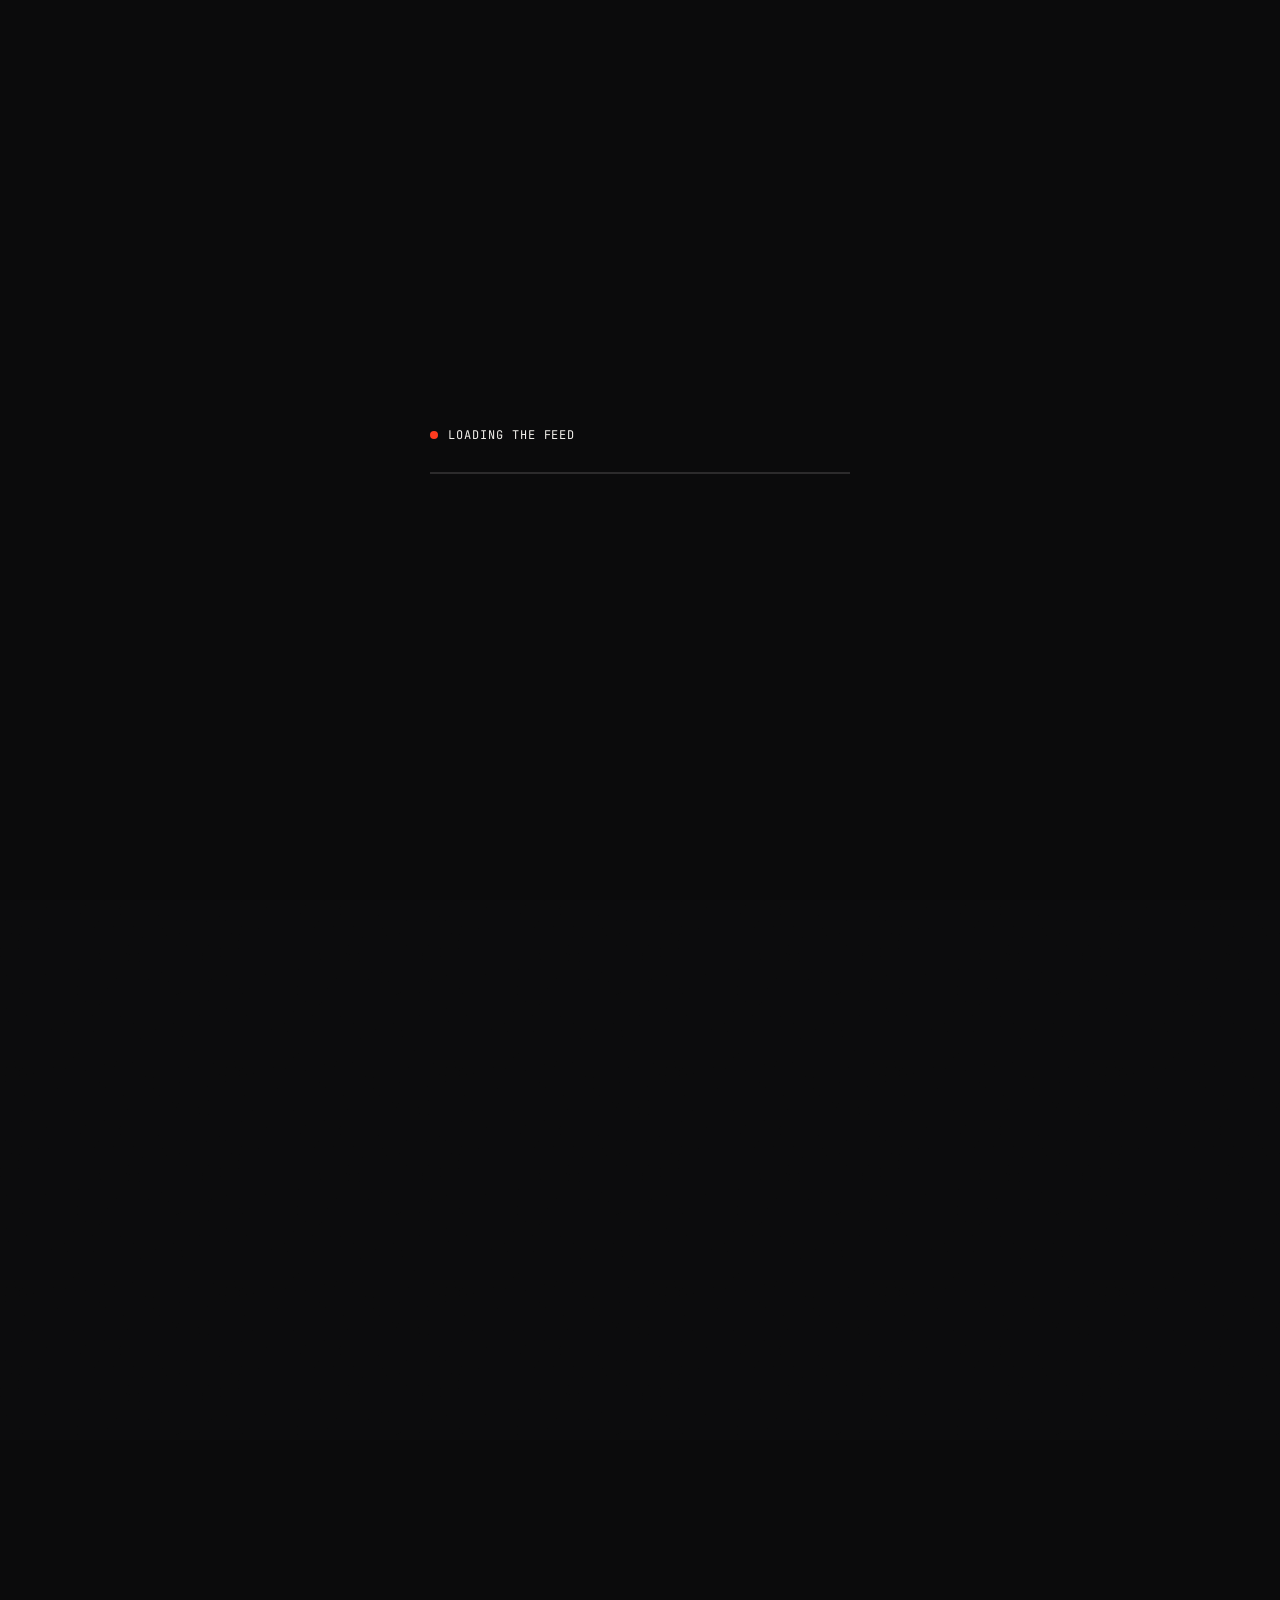
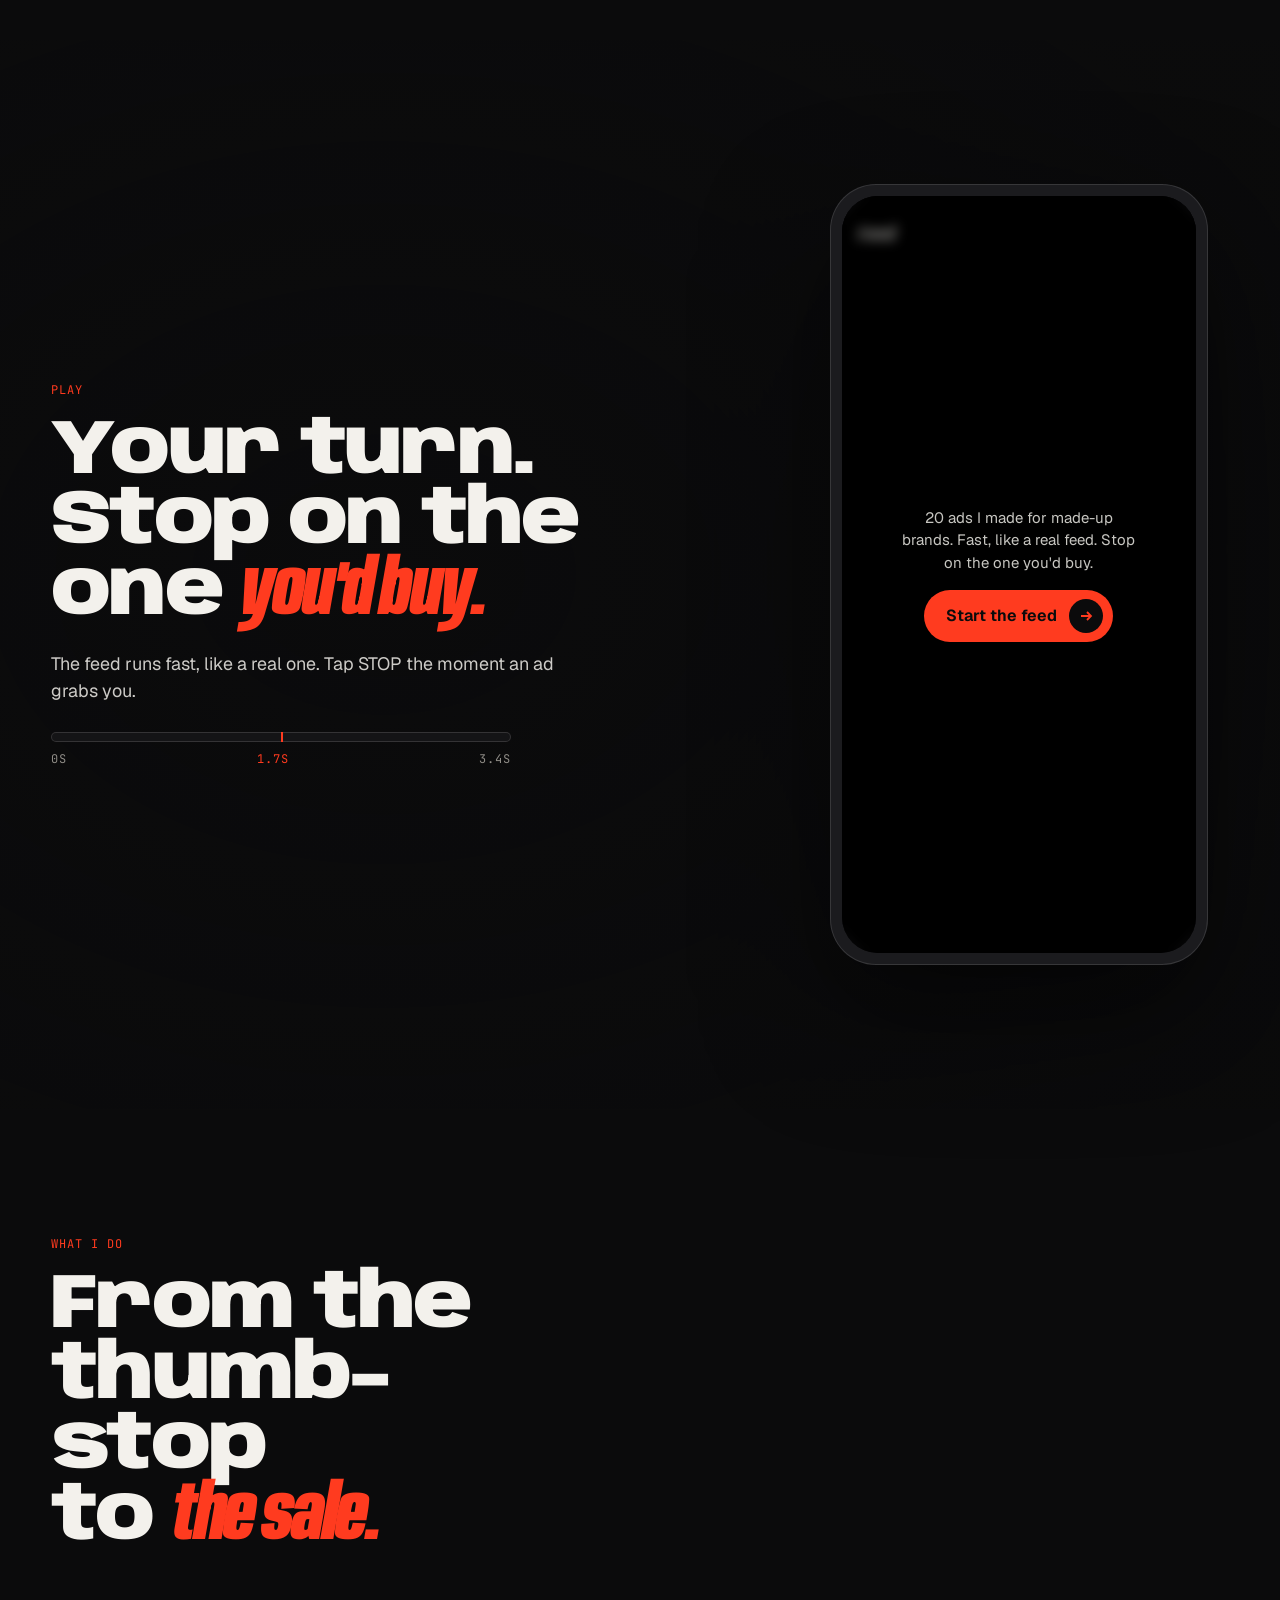
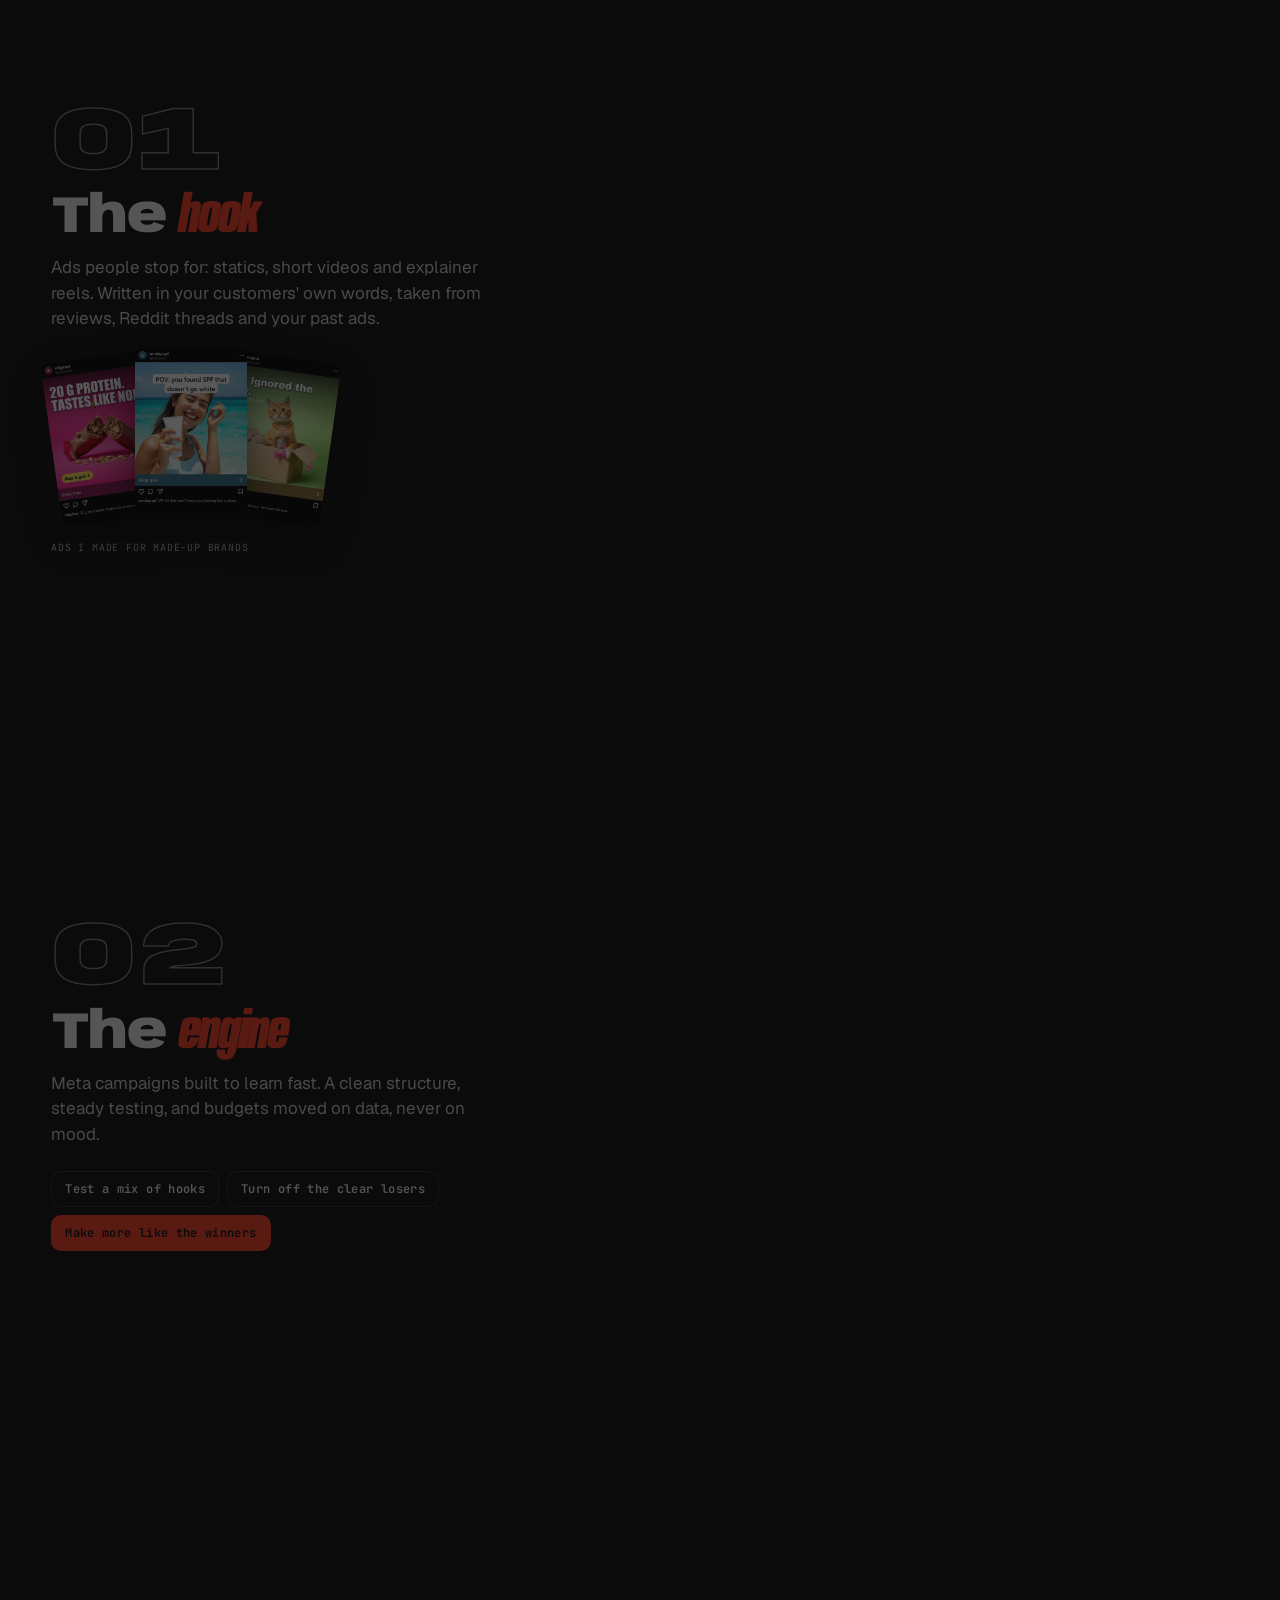
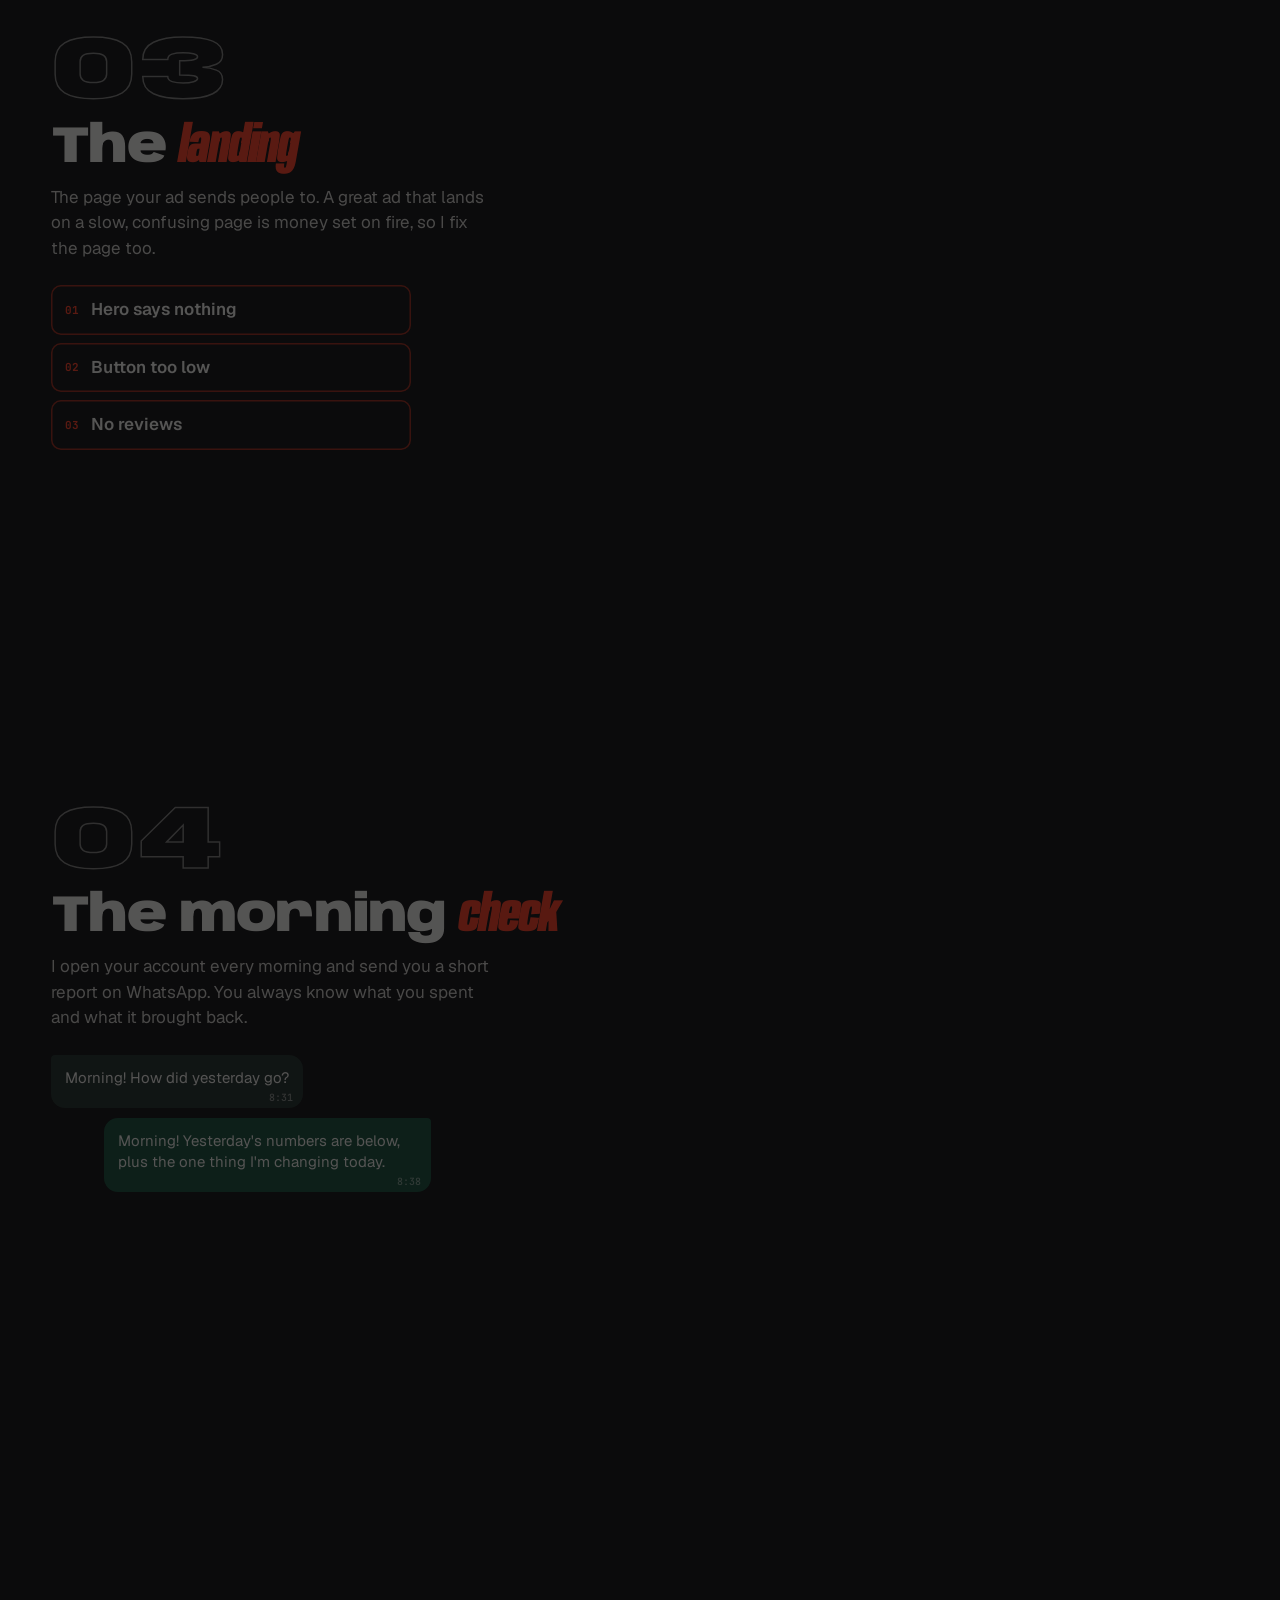
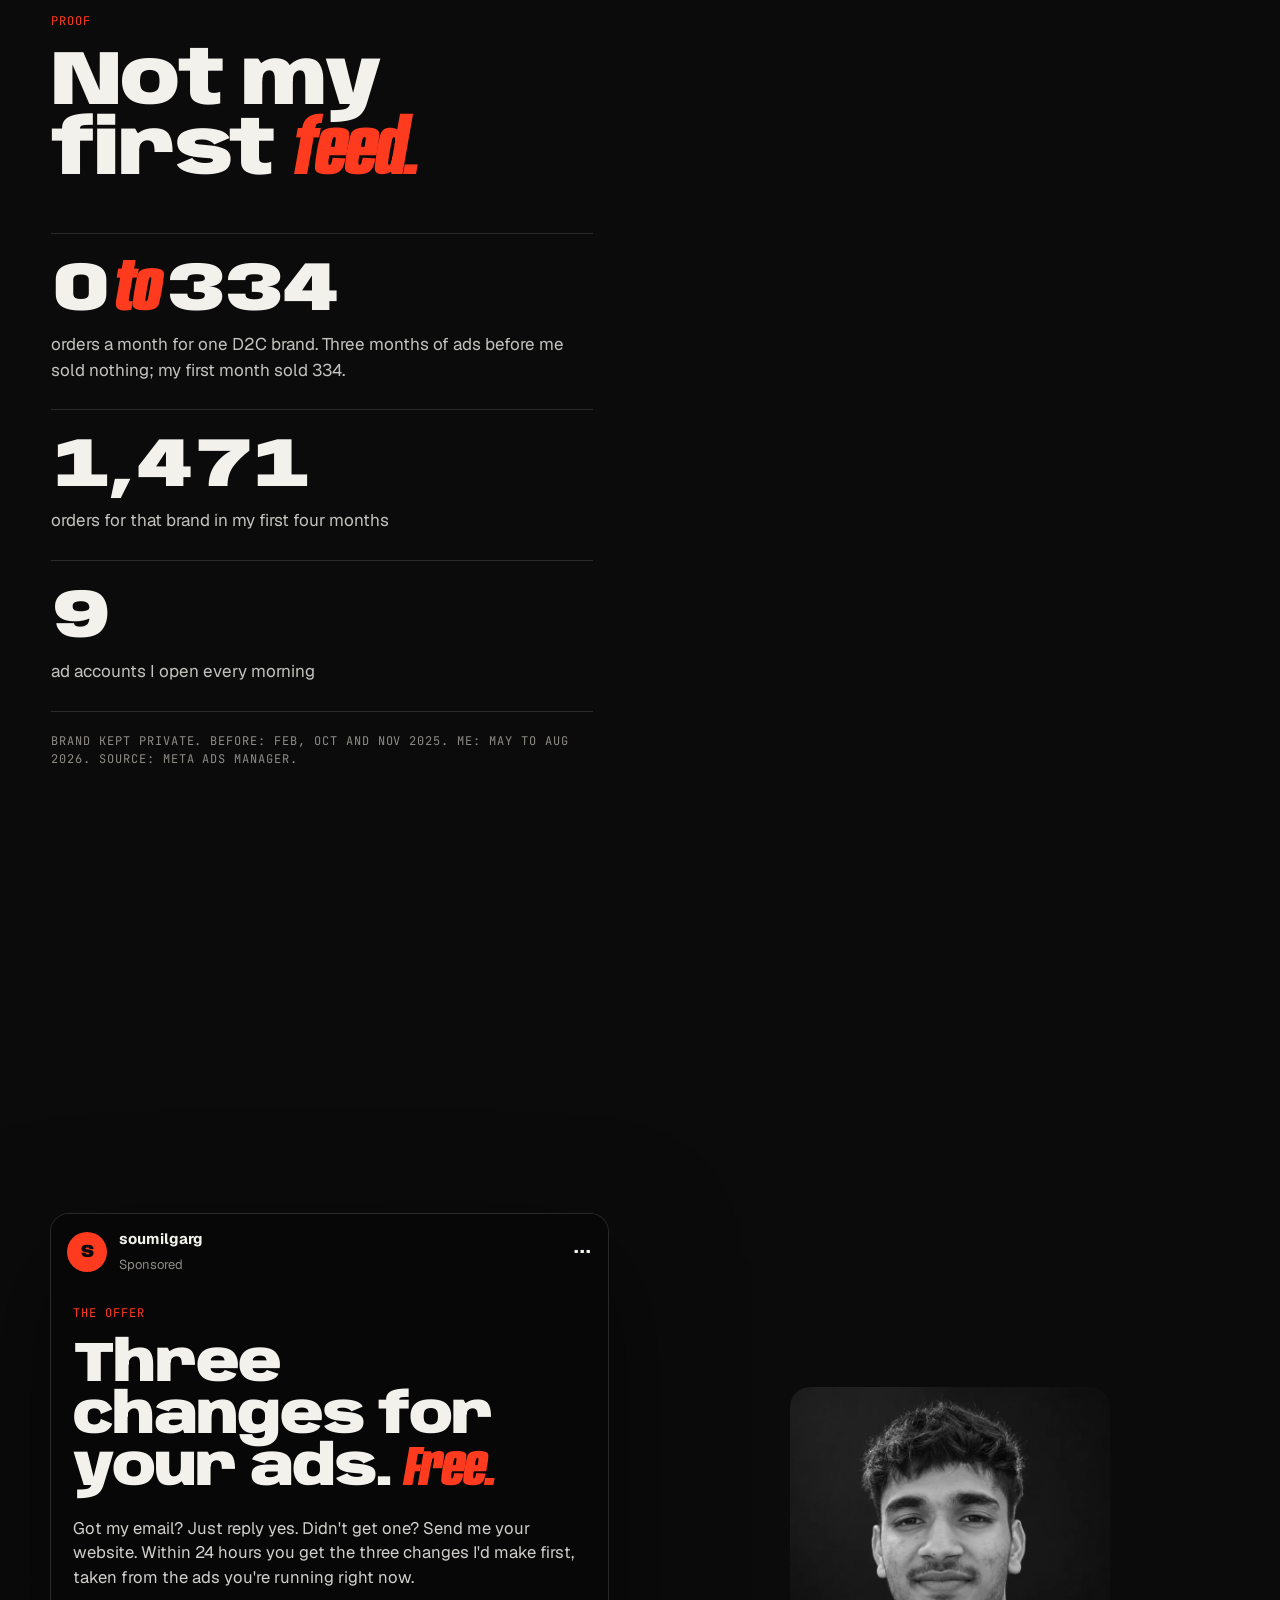
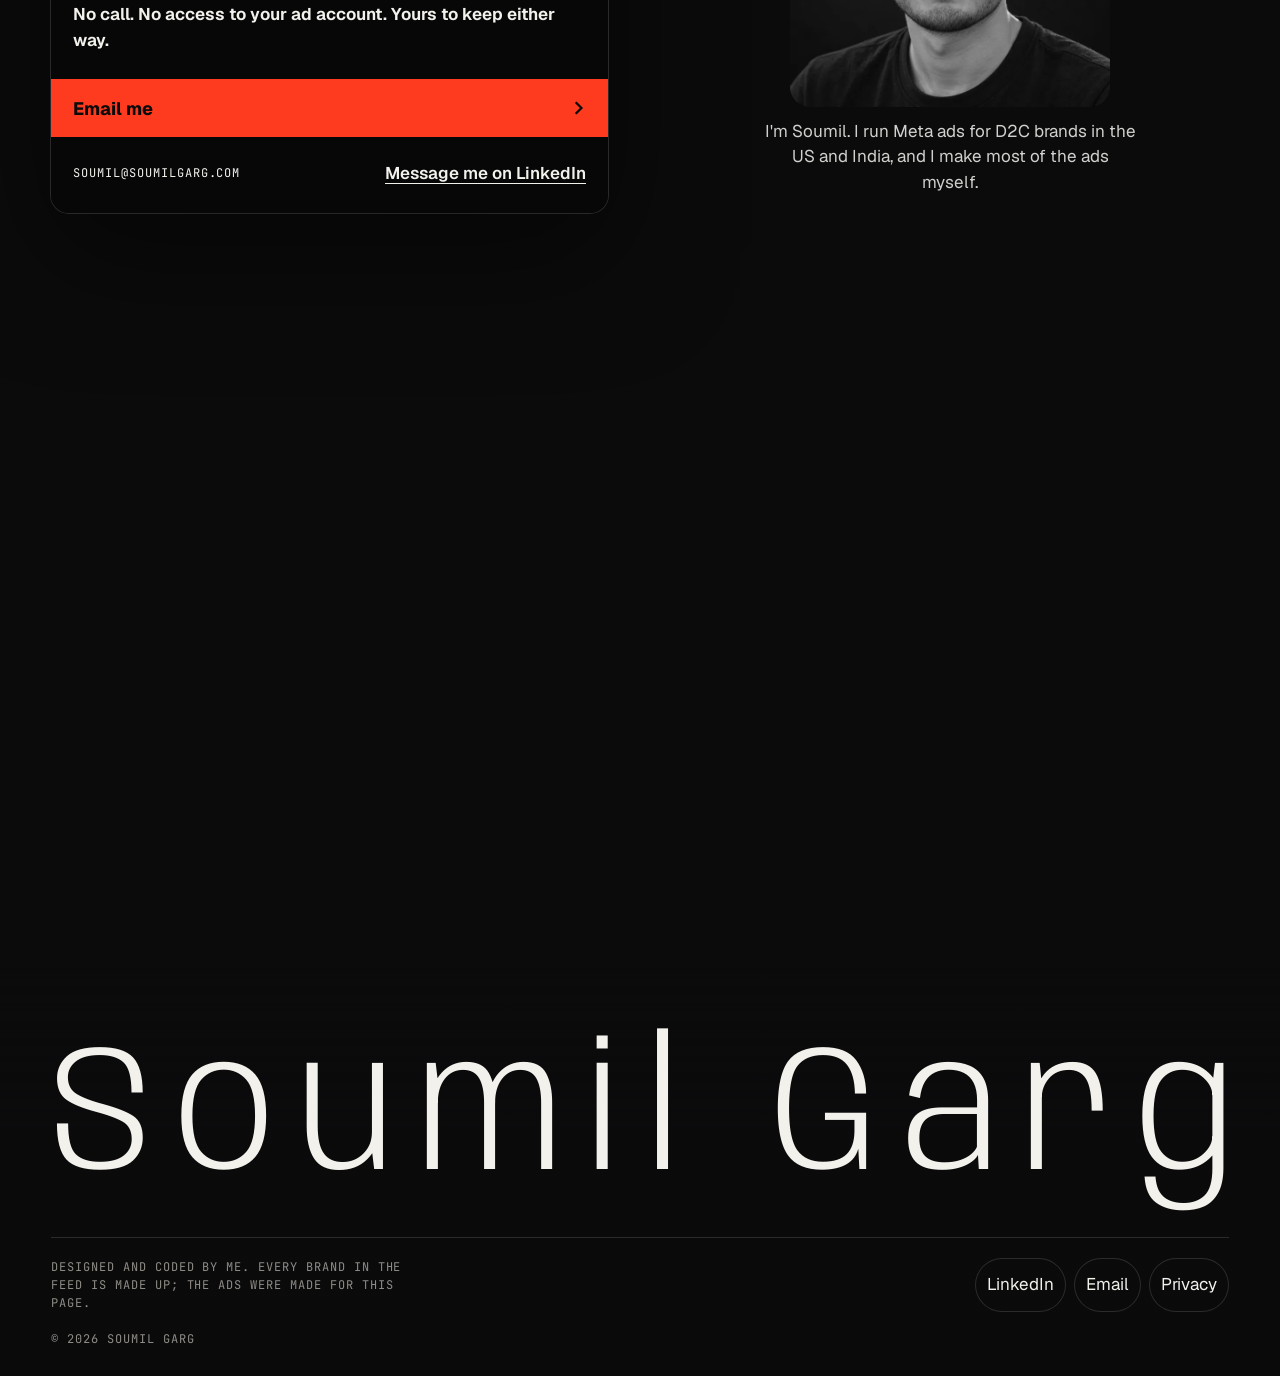
==== commit c9264613: "v6: drag-and-swing wrecking ball hook, and phone performance fixes The page opens on a blank screen " ====
--- a/index.html
+++ b/index.html
@@ -18,9 +18,9 @@
 <link rel="icon" href="favicon.svg" type="image/svg+xml">
 <link rel="preload" href="fonts/anybody-normal.woff2" as="font" type="font/woff2" crossorigin>
 <link rel="preload" href="fonts/geist-var-latin.woff2" as="font" type="font/woff2" crossorigin>
-<link rel="preload" as="image" fetchpriority="high" href="img/atlas-m.webp?v=5" media="(max-width: 759px), (max-resolution: 1.29dppx)">
-<link rel="preload" as="image" fetchpriority="high" href="img/atlas.webp?v=5" media="(min-width: 760px) and (min-resolution: 1.3dppx)">
-<link rel="stylesheet" href="css/site.css?v=5">
+<link rel="preload" as="image" fetchpriority="high" href="img/atlas-m.webp?v=7" media="(max-width: 759px), (max-resolution: 1.29dppx)">
+<link rel="preload" as="image" fetchpriority="high" href="img/atlas.webp?v=7" media="(min-width: 760px) and (min-resolution: 1.3dppx)">
+<link rel="stylesheet" href="css/site.css?v=7">
 <script>
   /* runs before paint: flags the page can read in CSS */
   (function (d) {
@@ -88,10 +88,15 @@
       <div class="poster" aria-hidden="true"></div>
       <div class="scrim" aria-hidden="true"></div>
 
+      <i class="floor-line" aria-hidden="true"></i>
+      <svg class="chain" aria-hidden="true"><line x1="0" y1="0" x2="0" y2="0"/><circle cx="0" cy="0" r="7"/></svg>
+      <div class="ball-handle" aria-hidden="true"><span class="bh-ring"></span></div>
+      <button class="drag-hint mono" type="button"><span class="dh-arrow" aria-hidden="true"></span><span class="dh-l">Drag the ball back, then let go</span></button>
+
       <div class="vf" aria-hidden="true">
         <i class="vf-c tl"></i><i class="vf-c tr"></i><i class="vf-c bl"></i><i class="vf-c br"></i>
         <span class="vf-rec mono"><b></b>Watching <span class="vf-t">0.0s</span></span>
-        <div class="vf-count"><span class="mono">Frames to pop</span><b>162</b></div>
+        <div class="vf-count"><span class="mono">Frames to impact</span><b>162</b></div>
       </div>
       <div class="hook-lines" aria-live="polite"><p class="hl hl1"></p><p class="hl hl2"></p></div>
 
@@ -110,11 +115,11 @@
         </div>
         <div class="hero-side">
           <p class="hint mono"><span class="ring" aria-hidden="true"></span><span class="hint-mouse">Hold anywhere to stop the feed</span><span class="hint-touch">Press and hold to stop the feed</span></p>
-          <p class="cue mono"><i aria-hidden="true"></i><span class="cue-l">Scroll to pop it</span></p>
-        </div>
-      </div>
-
-      <figure class="stop-card" aria-hidden="true"><img src="img/posts/p06_dog@2.webp?v=5" alt="" width="600" height="884"></figure>
+          <p class="cue mono"><i aria-hidden="true"></i><span class="cue-l">Scroll to make it hit</span></p>
+        </div>
+      </div>
+
+      <figure class="stop-card" aria-hidden="true"><img src="img/posts/p06_dog@2.webp?v=7" alt="" width="600" height="884"></figure>
       <span class="stop-tag mono" aria-hidden="true">Thumb stopped</span>
       <span class="stop-made mono" aria-hidden="true">Made-up brand. I made this ad for this page.</span>
       <div class="stop-lines">
@@ -276,8 +281,8 @@
 <script src="vendor/gsap.min.js" defer></script>
 <script src="vendor/ScrollTrigger.min.js" defer></script>
 <script src="vendor/lenis.min.js" defer></script>
-<script src="js/swarm.js?v=5" defer></script>
-<script src="js/sound.js?v=5" defer></script>
-<script src="js/main.js?v=5" defer></script>
+<script src="js/swarm.js?v=7" defer></script>
+<script src="js/sound.js?v=7" defer></script>
+<script src="js/main.js?v=7" defer></script>
 </body>
 </html>
--- a/css/site.css
+++ b/css/site.css
@@ -51,7 +51,7 @@
 @keyframes grain { 0% { transform: translate(0, 0); } 20% { transform: translate(-4%, 3%); } 40% { transform: translate(3%, -5%); } 60% { transform: translate(-6%, -2%); } 80% { transform: translate(5%, 4%); } 100% { transform: translate(0, 0); } }
 
 /* buttons: 44px+ targets everywhere */
-.btn { --bg: var(--paper); --fg: var(--ink); display: inline-flex; align-items: center; gap: 12px; min-height: 52px; padding: 0 10px 0 22px; border-radius: 999px; background: var(--bg); color: var(--fg); font-weight: 650; font-size: 16px; text-decoration: none; border: 0; cursor: pointer; transition: background .25s; white-space: nowrap; will-change: transform; }
+.btn { --bg: var(--paper); --fg: var(--ink); display: inline-flex; align-items: center; gap: 12px; min-height: 52px; padding: 0 10px 0 22px; border-radius: 999px; background: var(--bg); color: var(--fg); font-weight: 650; font-size: 16px; text-decoration: none; border: 0; cursor: pointer; transition: background .25s; white-space: nowrap; }
 .btn .arr { display: grid; place-items: center; width: 34px; height: 34px; border-radius: 50%; background: var(--fg); color: var(--bg); transition: transform .35s var(--ease); }
 .btn .arr svg { width: 14px; height: 14px; }
 .btn:hover .arr { transform: rotate(-45deg); }
@@ -125,7 +125,7 @@
 h1.hero-h { margin: 0; font-weight: 900; font-size: clamp(42px, min(8vw, 14vh), 156px); line-height: .86; letter-spacing: -.035em; }
 .hero-h .ln { display: block; white-space: nowrap; }
 .hero-h .wd { display: inline-block; white-space: nowrap; }
-.hero-h .ch { display: inline-block; font-variation-settings: "wdth" 112; will-change: transform; }
+.hero-h .ch { display: inline-block; font-variation-settings: "wdth" 112; }
 .hero-h .stop-w { color: var(--red); font-style: italic; font-size: 1.18em; line-height: .82; }
 .hero-h .stop-w .ch { font-variation-settings: "wdth" 56; }
 .hero-lede { margin: 22px 0 0; max-width: 34ch; font-size: clamp(17px, 1.5vw, 21px); line-height: 1.42; color: rgba(243, 241, 236, .9); text-shadow: 0 1px 18px rgba(0, 0, 0, .6); }
@@ -404,3 +404,82 @@
 html.st-face .me-line { opacity: 1; }
 html.no-gl .me-line { position: static; transform: none; opacity: 1; width: auto; }
 @media (max-width: 860px) { .face-count { display: none; } }
+
+/* ---------- v6: the wrecking ball, inside a phone ---------- */
+.ph { position: absolute; left: calc(50% + var(--phx, 20vw)); top: 50%; width: calc(var(--phw, 360px) + 20px); height: calc(var(--phh, 760px) + 20px); transform: translate(-50%, -50%); z-index: 1; pointer-events: none; transition: transform 1.1s var(--ease), opacity .8s; }
+.ph-screen { position: absolute; inset: 10px; border-radius: 40px; box-shadow: 0 0 0 10px #1b1b1e, 0 0 0 11px rgba(255, 255, 255, .12), 0 0 0 200vmax var(--ink); }
+.ph-status { position: absolute; top: 14px; left: 26px; right: 22px; display: flex; justify-content: space-between; align-items: center; font: 600 13px var(--sans); color: var(--paper); }
+.ph-isl { width: 92px; height: 26px; border-radius: 20px; background: #000; box-shadow: 0 0 0 1px rgba(255, 255, 255, .06); }
+.ph-bat { width: 24px; height: 11px; border-radius: 3px; border: 1.5px solid rgba(243, 241, 236, .8); }
+.ph-reel { position: absolute; top: 52px; left: 20px; margin: 0; font: 800 20px var(--display); font-variation-settings: "wdth" 100; }
+.ph-side { position: absolute; right: 14px; bottom: 120px; display: grid; justify-items: center; gap: 6px; font: 600 11px var(--sans); }
+.ph-side i { width: 26px; height: 26px; display: block; background: var(--paper); -webkit-mask: var(--ic) center / contain no-repeat; mask: var(--ic) center / contain no-repeat; margin-top: 10px; }
+.i-heart { --ic: url("data:image/svg+xml;utf8,<svg xmlns='http://www.w3.org/2000/svg' viewBox='0 0 24 24'><path d='M12 21s-7.5-4.6-9.6-9.2C.9 8.4 3 5 6.4 5c2 0 3.4 1.1 4.1 2.3h3C14.2 6.1 15.6 5 17.6 5 21 5 23.1 8.4 21.6 11.8 19.5 16.4 12 21 12 21z' fill='none' stroke='black' stroke-width='2'/></svg>"); }
+.i-com { --ic: url("data:image/svg+xml;utf8,<svg xmlns='http://www.w3.org/2000/svg' viewBox='0 0 24 24'><path d='M20.5 12a8.5 8.5 0 1 1-3.6-6.9A8.5 8.5 0 0 1 20.5 12zm0 0L22 21l-6-2' fill='none' stroke='black' stroke-width='2'/></svg>"); }
+.i-send { --ic: url("data:image/svg+xml;utf8,<svg xmlns='http://www.w3.org/2000/svg' viewBox='0 0 24 24'><path d='M22 3L9.5 13.5M22 3l-7 18-5.5-7.5L2 9z' fill='none' stroke='black' stroke-width='2' stroke-linejoin='round'/></svg>"); }
+.ph-cap { position: absolute; left: 18px; right: 70px; bottom: 34px; margin: 0; font: 500 13px/1.35 var(--sans); color: rgba(243, 241, 236, .92); }
+.ph-cap span { color: var(--mute); }
+.ph-floor { position: fixed; left: 0; right: 0; top: var(--floor, 70%); height: 1px; background: linear-gradient(90deg, transparent, rgba(243, 241, 236, .28) 20%, rgba(243, 241, 236, .28) 80%, transparent); }
+.chain { position: absolute; inset: 0; width: 100%; height: 100%; z-index: 2; pointer-events: none; overflow: visible; transition: opacity .25s; }
+.chain line { stroke: #9a978f; stroke-width: 6; stroke-linecap: round; stroke-dasharray: 9 5; }
+.chain circle { fill: none; stroke: #9a978f; stroke-width: 3; }
+.ball-handle { position: absolute; left: 0; top: 0; width: 150px; height: 150px; margin: -75px 0 0 -75px; z-index: 6; border-radius: 50%; cursor: grab; touch-action: none; -webkit-tap-highlight-color: transparent; }
+html.dragging .ball-handle { cursor: grabbing; }
+.bh-ring { position: absolute; inset: 18px; border-radius: 50%; border: 1.5px dashed rgba(243, 241, 236, .55); animation: spin 9s linear infinite; transition: opacity .3s; }
+@keyframes spin { to { transform: rotate(360deg); } }
+html.dragged .bh-ring { opacity: 0; }
+.drag-hint { position: absolute; z-index: 6; left: calc(50% + var(--phx, 20vw)); top: calc(50% + var(--phh, 760px) * .5 - 96px); transform: translateX(-50%); display: inline-flex; align-items: center; gap: 10px; min-height: 44px; padding: 0 16px; border: 0; border-radius: 999px; background: var(--paper); color: var(--ink); font-size: 11px; cursor: pointer; transition: opacity .4s, transform .4s var(--ease); white-space: nowrap; }
+.dh-arrow { width: 18px; height: 12px; background: currentColor; -webkit-mask: url("data:image/svg+xml;utf8,<svg xmlns='http://www.w3.org/2000/svg' viewBox='0 0 18 12'><path d='M17 6H2M6 1L1 6l5 5' fill='none' stroke='black' stroke-width='2'/></svg>") center / contain no-repeat; mask: url("data:image/svg+xml;utf8,<svg xmlns='http://www.w3.org/2000/svg' viewBox='0 0 18 12'><path d='M17 6H2M6 1L1 6l5 5' fill='none' stroke='black' stroke-width='2'/></svg>") center / contain no-repeat; animation: nudge 1.2s var(--ease) infinite; }
+@keyframes nudge { 0%, 100% { transform: translateX(0); } 50% { transform: translateX(-6px); } }
+html.dragged .drag-hint, html.hook-done .drag-hint { opacity: 0; pointer-events: none; transform: translate(-50%, 10px); }
+.vf-count { left: calc(50% + var(--phx, 20vw)); bottom: auto; top: calc(50% - var(--phh, 760px) * .5 + 84px); }
+html.hit .chain, html.hit .ball-handle { opacity: 0; pointer-events: none; }
+html.hit .ph { transform: translate(-50%, -50%) scale(4.2); opacity: 0; }
+html.hook-done .ph-cap, html.hook-done .ph-side, html.hook-done .ph-reel { opacity: 0; transition: opacity .5s; }
+html.rm .ph, html.rm .chain, html.rm .ball-handle, html.rm .drag-hint, html.no-gl .ph, html.no-gl .chain, html.no-gl .ball-handle, html.no-gl .drag-hint { display: none; }
+@media (min-width: 861px) {
+  .hero-main { max-width: 54vw; }
+  .hero-h .ln { white-space: normal; }
+  .hook-lines { left: var(--gut); right: auto; top: 30%; justify-items: start; text-align: left; max-width: 46vw; padding: 0; }
+  .hl { max-width: 15ch; font-size: clamp(30px, 4vw, 64px); }
+  .vf-c { display: none; }
+}
+@media (max-width: 860px) {
+  .ph { left: 50%; width: 100%; height: 100%; }
+  .ph-screen { inset: 0; border-radius: 0; box-shadow: none; }
+  .ph-status, .ph-reel { display: none; }
+  .ph-side { bottom: auto; top: calc(var(--floor, 60%) - 210px); right: 10px; }
+  .ph-cap { bottom: auto; top: calc(var(--floor, 60%) + 14px); right: 64px; }
+  .drag-hint { left: 50%; top: calc(var(--floor, 60%) + 70px); }
+  .vf-count { left: 50%; top: auto; bottom: 26px; }
+  html.hit .ph { transform: translate(-50%, -50%) scale(1.6); }
+}
+
+/* v6 without a phone frame: a blank screen, a floor, the chain, the ball, the wall */
+.floor-line { position: absolute; left: 0; right: 0; top: var(--floor, 70%); height: 1px; z-index: 1; pointer-events: none; background: linear-gradient(90deg, transparent, rgba(243, 241, 236, .22) 15%, rgba(243, 241, 236, .22) 85%, transparent); transition: opacity .6s; }
+html.hit .floor-line { opacity: 0; }
+.drag-hint { left: var(--hx, 30%); top: var(--hy, 60%); }
+.vf-count { left: 50%; top: 118px; bottom: auto; }
+@media (max-width: 860px) {
+  .drag-hint { left: 50%; top: calc(var(--floor, 60%) + 18px); }
+  .vf-count { left: 50%; top: auto; bottom: 26px; }
+}
+/* phones: no animated blend layer and no frosted glass over the moving canvas; solid fills instead */
+html.touch .grain { display: none; }
+html.touch * { -webkit-backdrop-filter: none !important; backdrop-filter: none !important; }
+html.touch .nav-name, html.touch .snd, html.touch .hud { background: rgba(11, 11, 12, .9); }
+html.touch .btn.ghost { background: rgba(11, 11, 12, .8); }
+html.touch .offer-post { background: rgba(8, 8, 9, .96); }
+
+/* v6 review fixes */
+.ball-handle { pointer-events: none; }
+html.can-drag .ball-handle { pointer-events: auto; }
+html:not(.intro-on) .hero-copy, html:not(.intro-on) .hero-copy * { pointer-events: none !important; }
+html.intro-on .floor-line { opacity: 0; }
+.vf-c { display: none; }
+@media (min-width: 861px) { .vf-count { left: var(--wcx, 60%); top: calc(var(--wtop, 40%) - 118px); } }
+@media (max-width: 860px) {
+  html:not(.hit) .hud { display: none; }
+  .hook-lines { top: calc(var(--floor, 70%) + 22px); }
+  html.hook-dim:not(.hit) #swarm { opacity: .3; transition: opacity .6s; }
+}
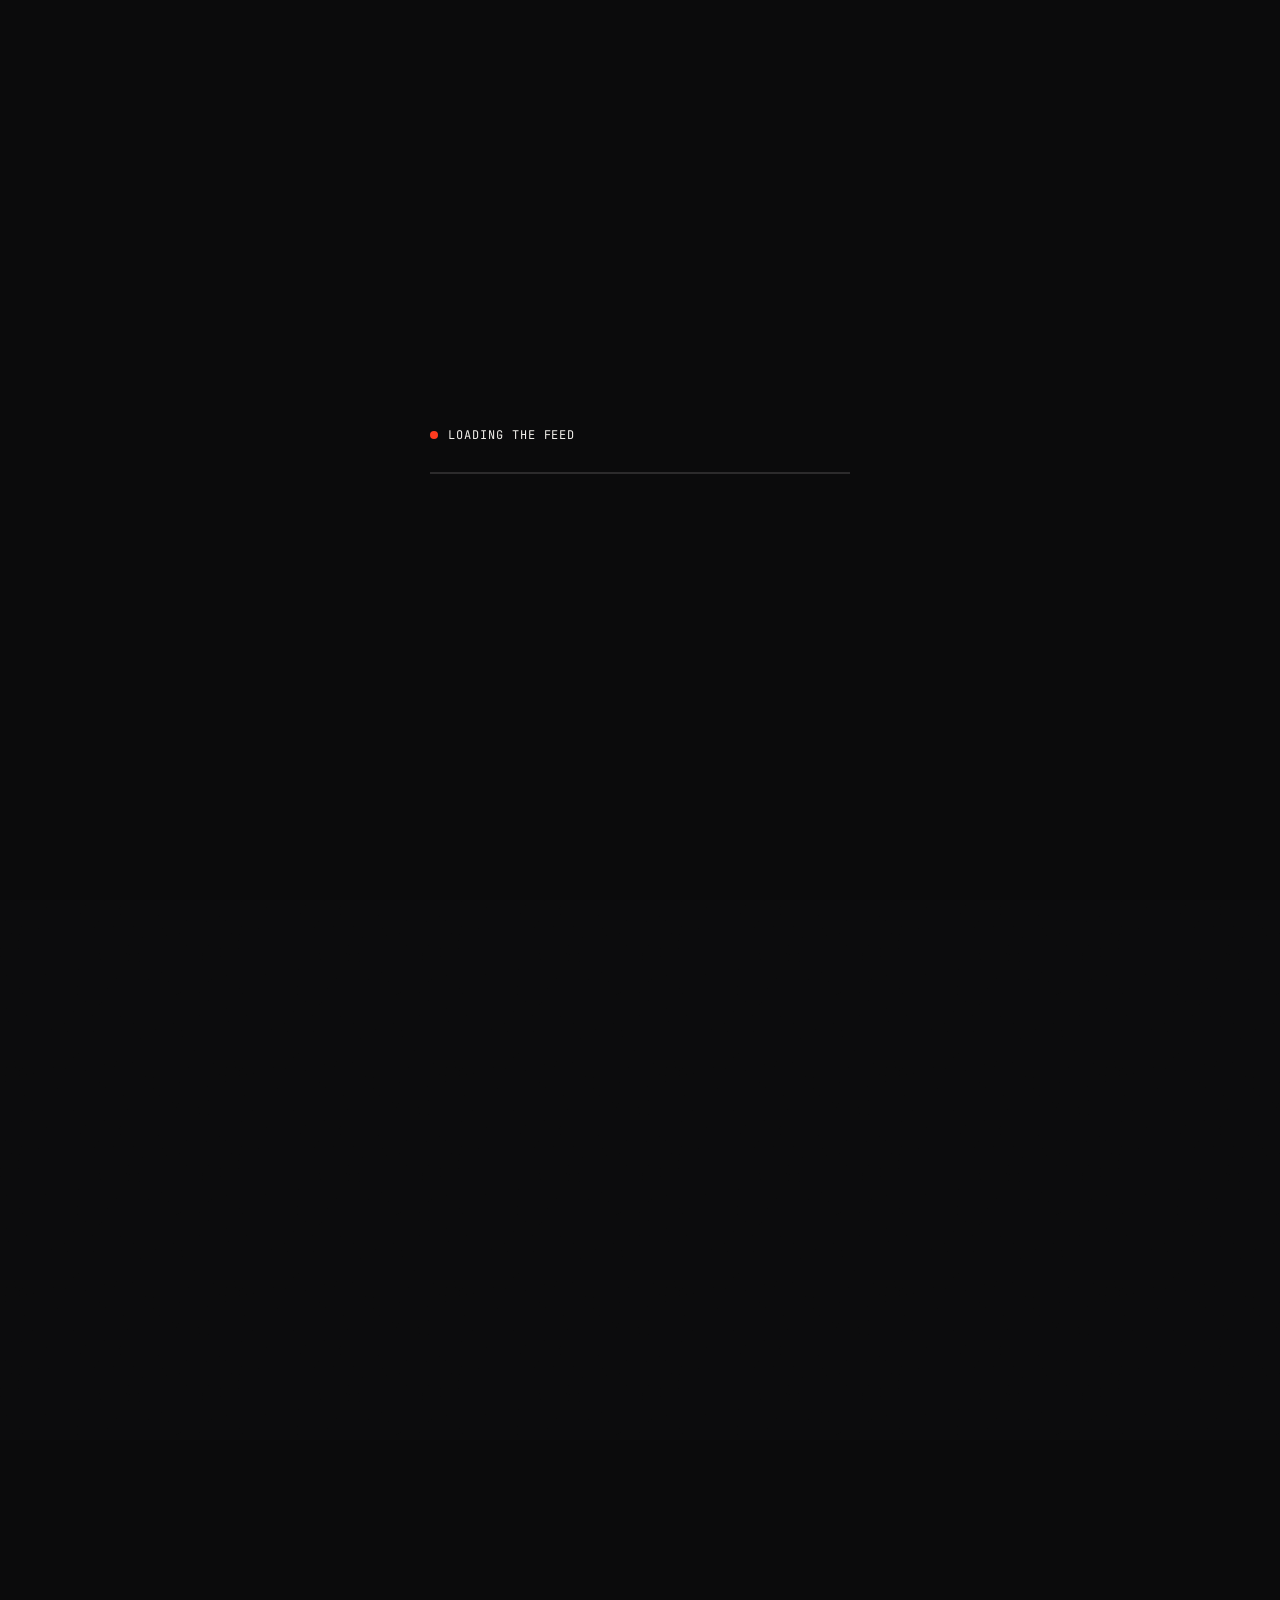
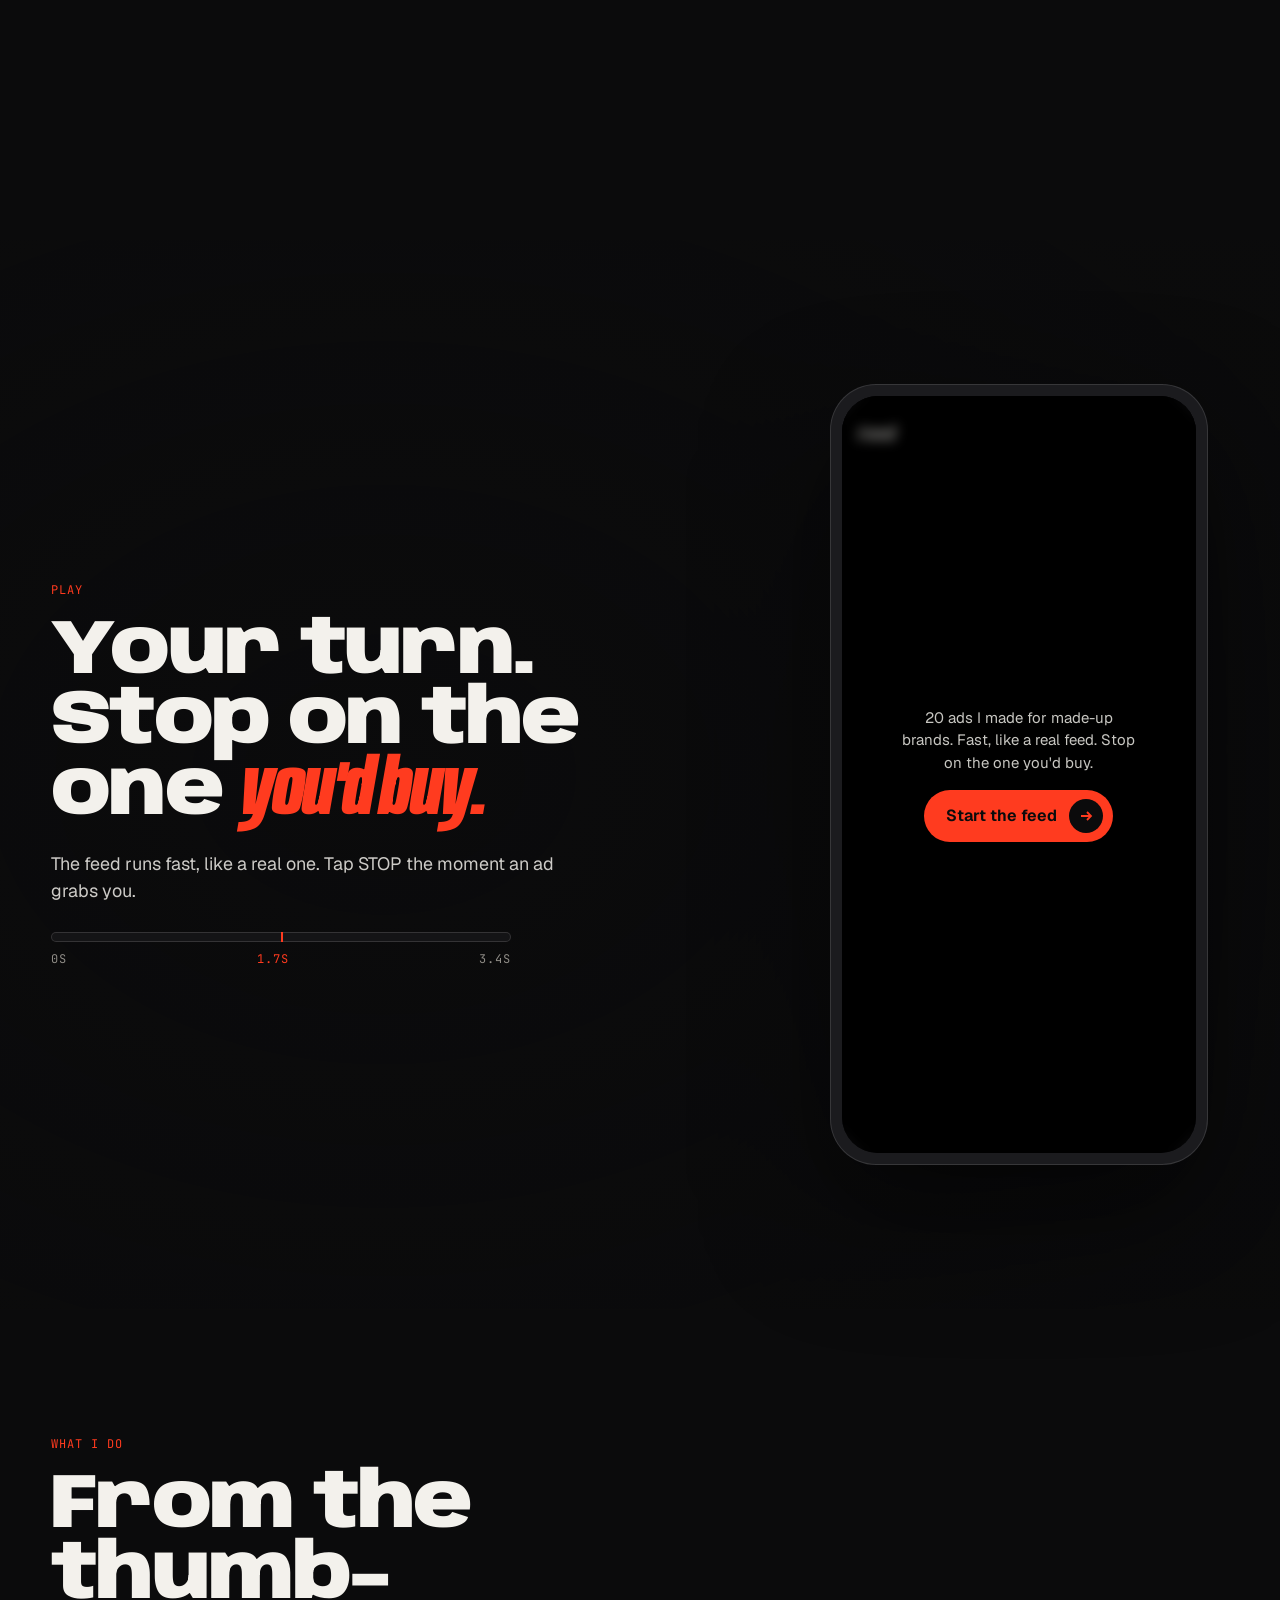
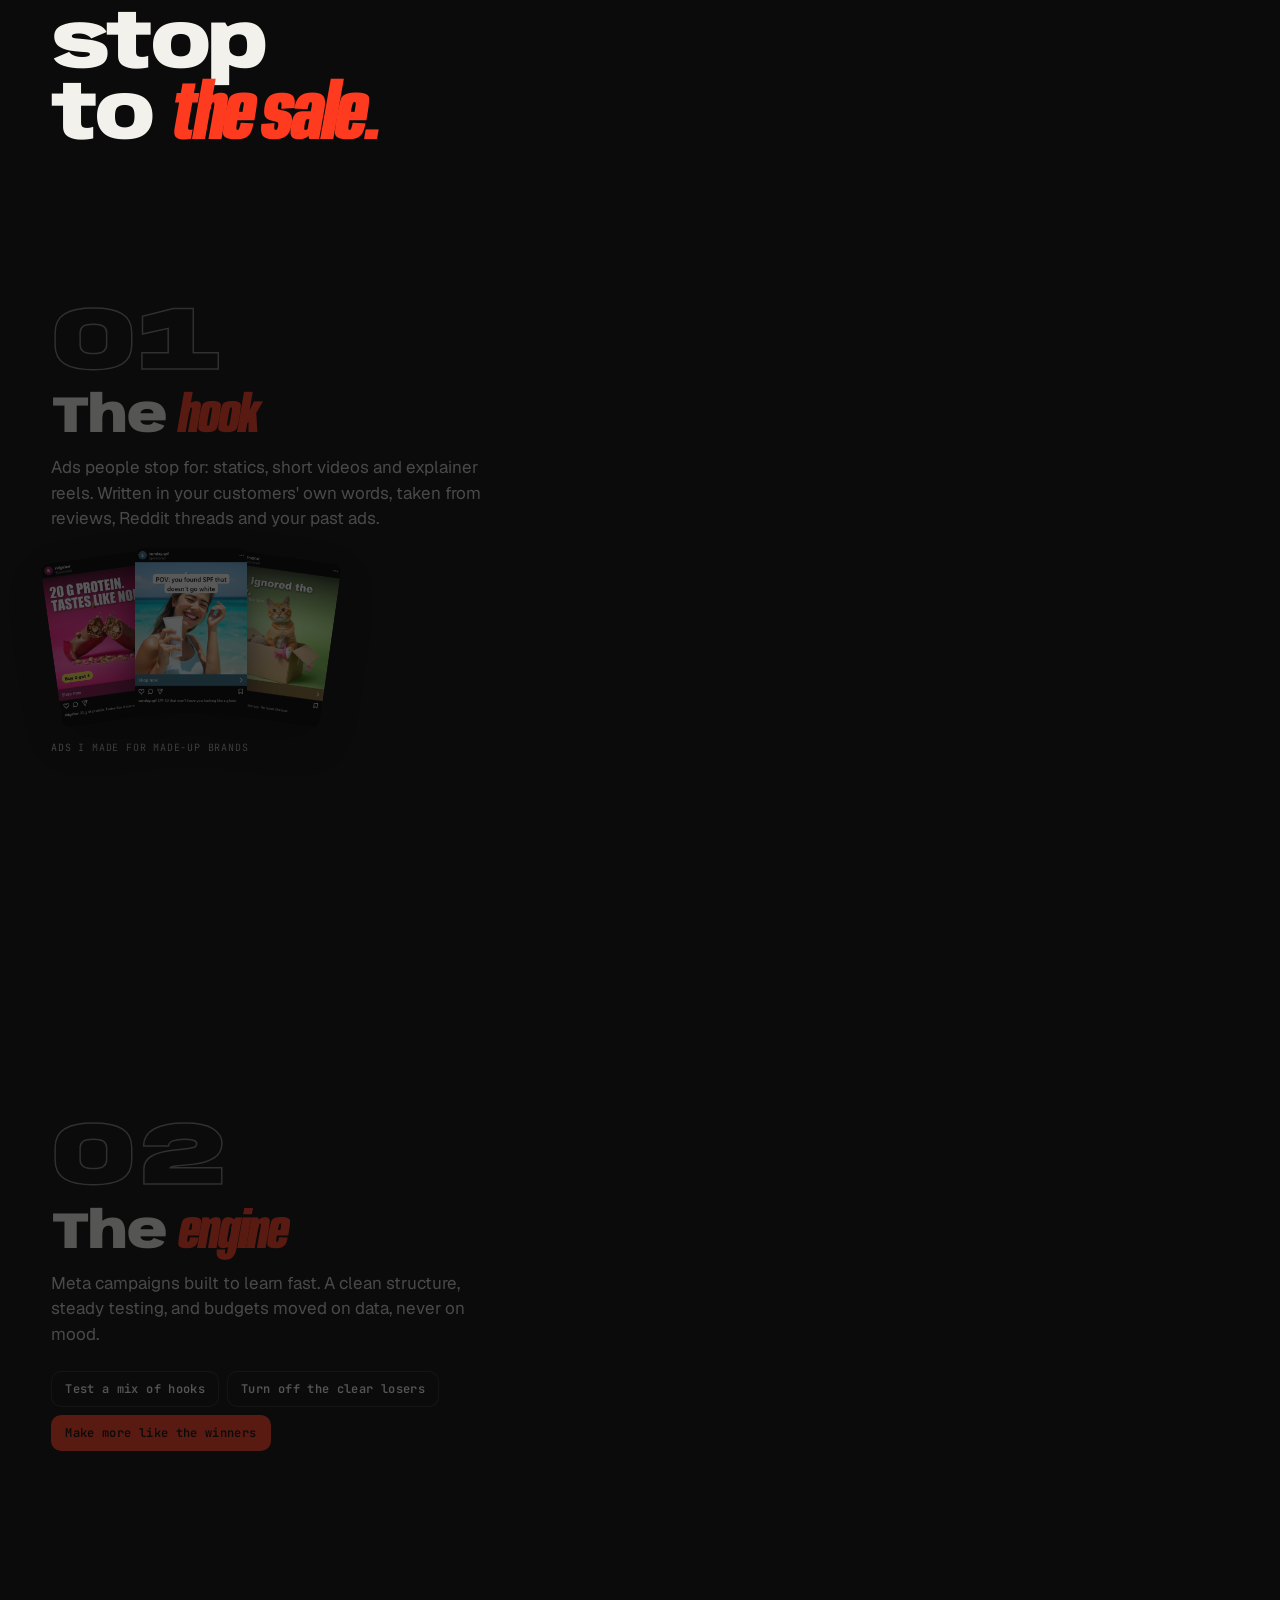
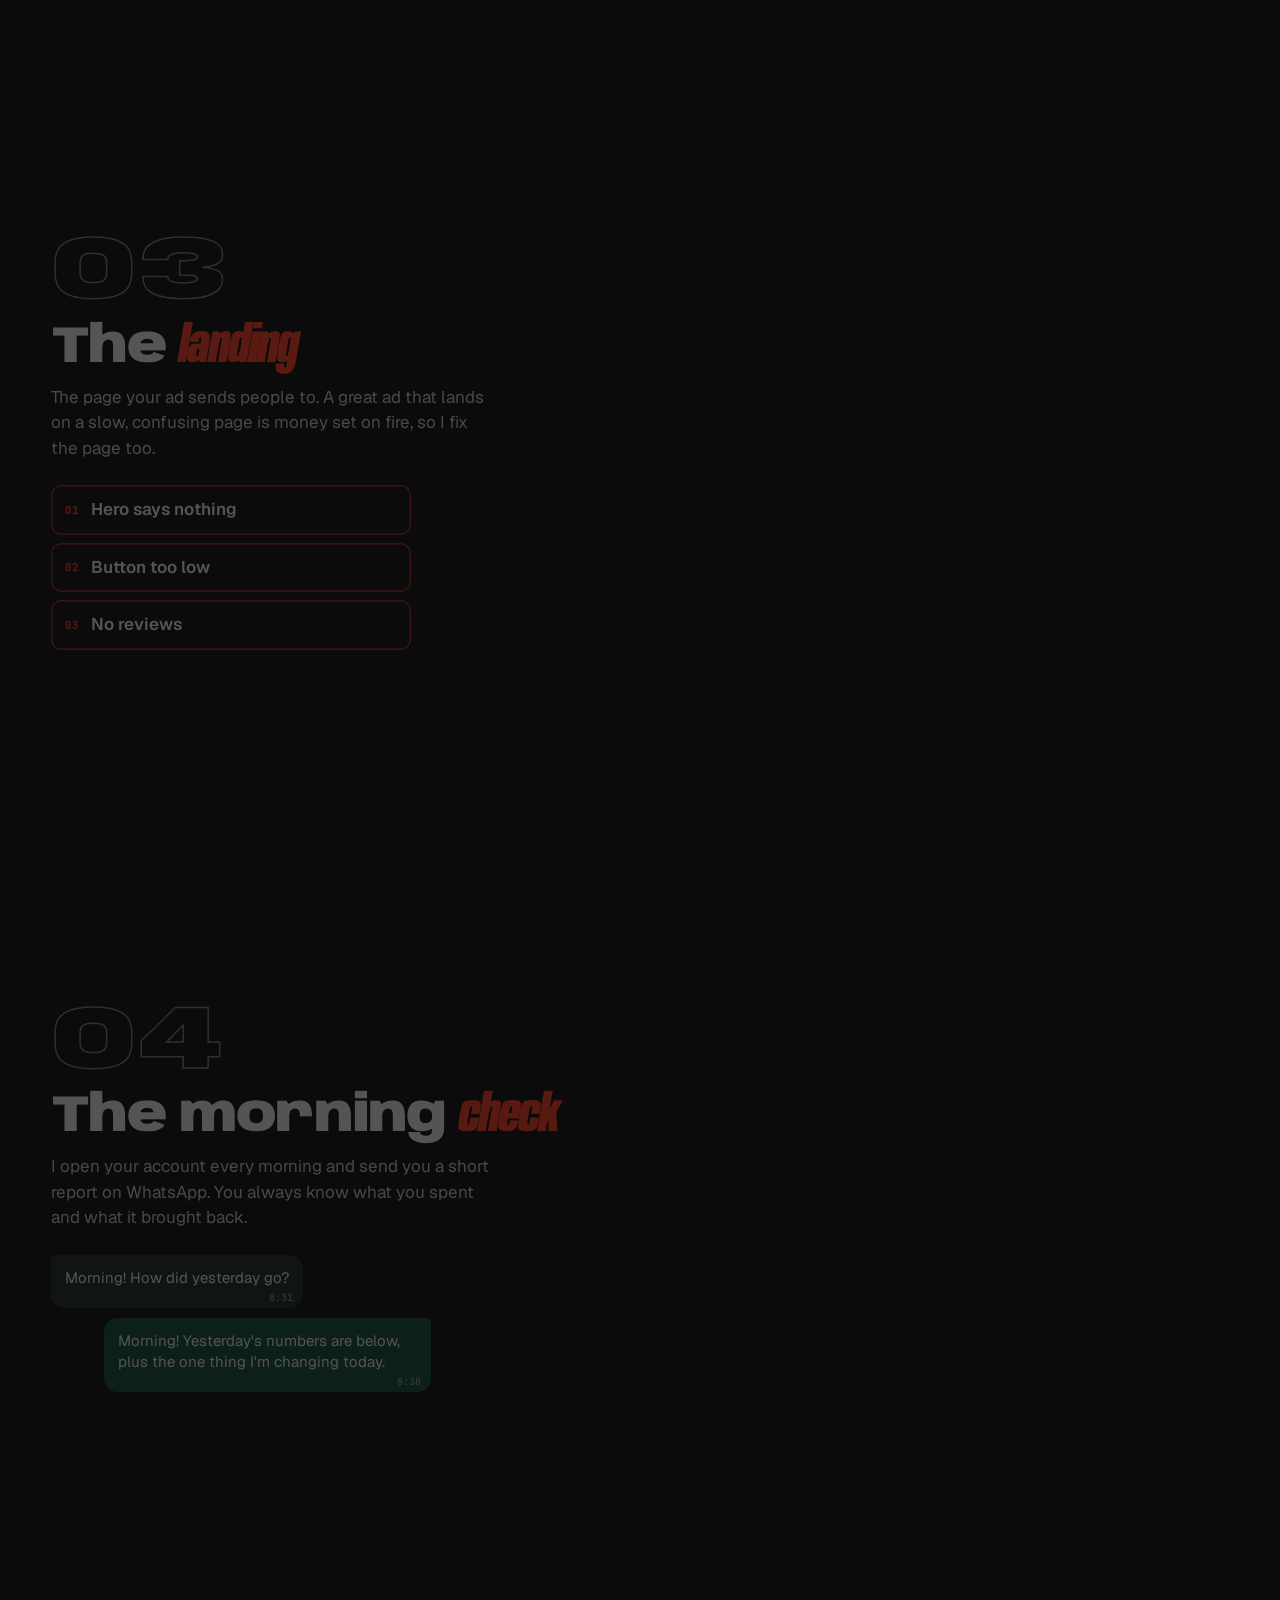
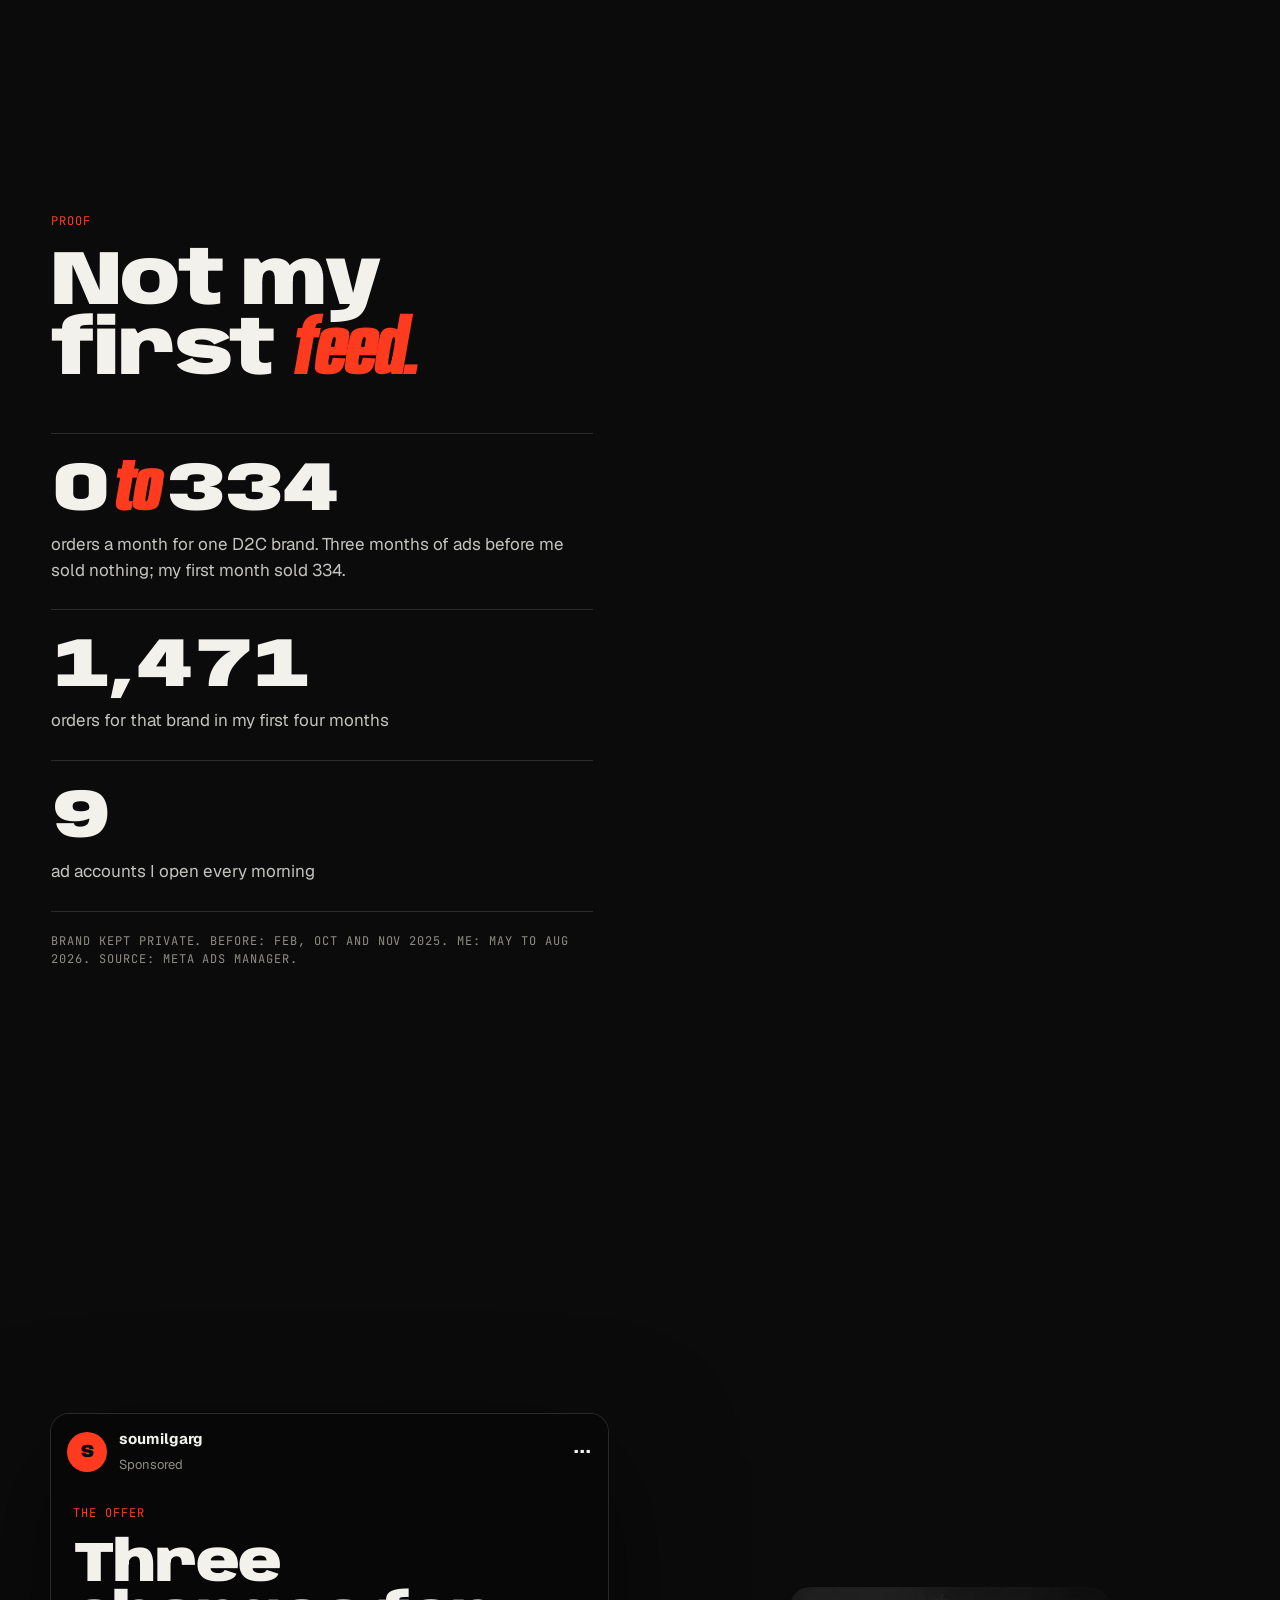
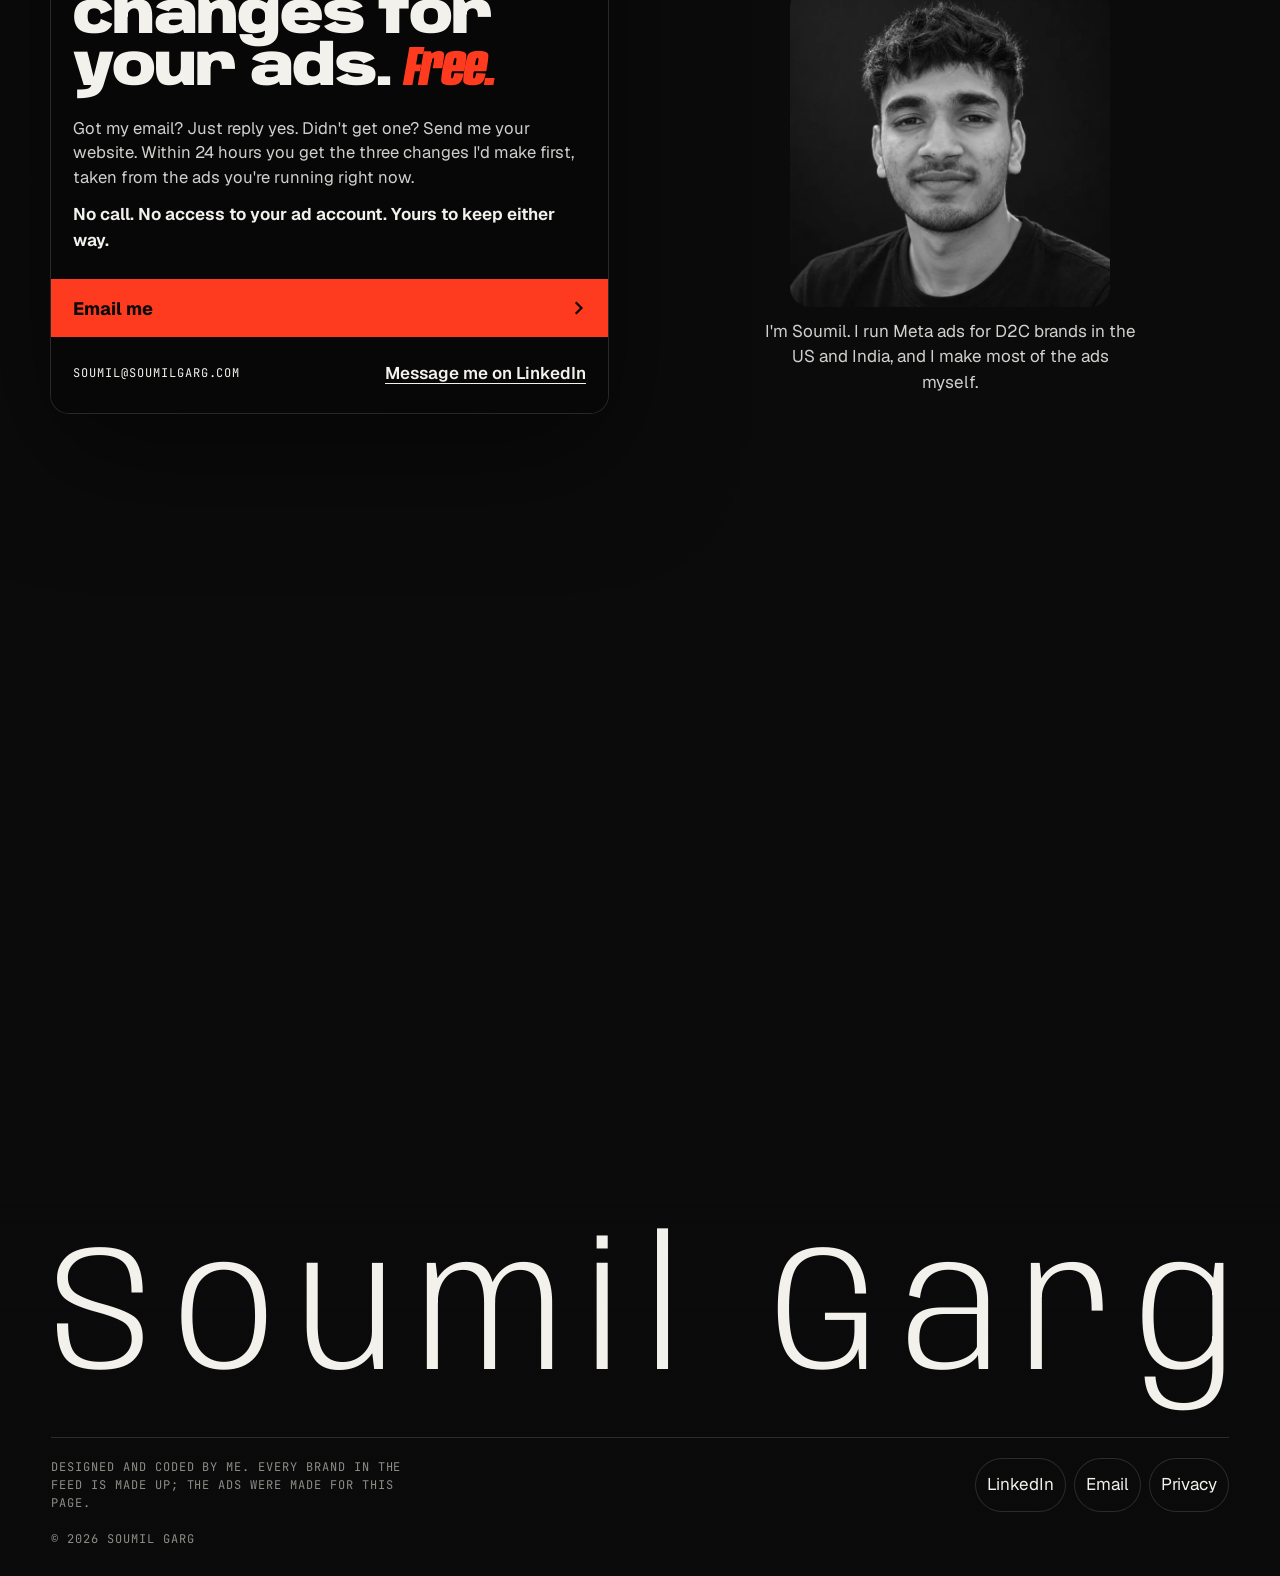
==== commit ef2e6e61: "v6.1: an obvious pull, a quicker swing, and calmer scroll The first screen now shows what to do: a f" ====
--- a/index.html
+++ b/index.html
@@ -18,9 +18,9 @@
 <link rel="icon" href="favicon.svg" type="image/svg+xml">
 <link rel="preload" href="fonts/anybody-normal.woff2" as="font" type="font/woff2" crossorigin>
 <link rel="preload" href="fonts/geist-var-latin.woff2" as="font" type="font/woff2" crossorigin>
-<link rel="preload" as="image" fetchpriority="high" href="img/atlas-m.webp?v=7" media="(max-width: 759px), (max-resolution: 1.29dppx)">
-<link rel="preload" as="image" fetchpriority="high" href="img/atlas.webp?v=7" media="(min-width: 760px) and (min-resolution: 1.3dppx)">
-<link rel="stylesheet" href="css/site.css?v=7">
+<link rel="preload" as="image" fetchpriority="high" href="img/atlas-m.webp?v=8" media="(max-width: 759px), (max-resolution: 1.29dppx)">
+<link rel="preload" as="image" fetchpriority="high" href="img/atlas.webp?v=8" media="(min-width: 760px) and (min-resolution: 1.3dppx)">
+<link rel="stylesheet" href="css/site.css?v=8">
 <script>
   /* runs before paint: flags the page can read in CSS */
   (function (d) {
@@ -91,7 +91,9 @@
       <i class="floor-line" aria-hidden="true"></i>
       <svg class="chain" aria-hidden="true"><line x1="0" y1="0" x2="0" y2="0"/><circle cx="0" cy="0" r="7"/></svg>
       <div class="ball-handle" aria-hidden="true"><span class="bh-ring"></span></div>
-      <button class="drag-hint mono" type="button"><span class="dh-arrow" aria-hidden="true"></span><span class="dh-l">Drag the ball back, then let go</span></button>
+      <svg class="pull-guide" aria-hidden="true"><polyline points="" /><path d="" /></svg>
+      <i class="pull-dot" aria-hidden="true"></i>
+      <button class="drag-hint" type="button"><span class="dh-l hint-mouse"><svg class="dh-ar" viewBox="0 0 44 18" aria-hidden="true"><path d="M42 9H4M12 1.5L3 9l9 7.5" /></svg>Drag the ball back, then let go</span><span class="dh-l hint-touch"><svg class="dh-ar" viewBox="0 0 44 18" aria-hidden="true"><path d="M42 9H4M12 1.5L3 9l9 7.5" /></svg>Swipe left to pull it back, then let go</span><span class="dh-sub mono">or tap to swing it</span></button>
 
       <div class="vf" aria-hidden="true">
         <i class="vf-c tl"></i><i class="vf-c tr"></i><i class="vf-c bl"></i><i class="vf-c br"></i>
@@ -119,7 +121,7 @@
         </div>
       </div>
 
-      <figure class="stop-card" aria-hidden="true"><img src="img/posts/p06_dog@2.webp?v=7" alt="" width="600" height="884"></figure>
+      <figure class="stop-card" aria-hidden="true"><img src="img/posts/p06_dog@2.webp?v=8" alt="" width="600" height="884"></figure>
       <span class="stop-tag mono" aria-hidden="true">Thumb stopped</span>
       <span class="stop-made mono" aria-hidden="true">Made-up brand. I made this ad for this page.</span>
       <div class="stop-lines">
@@ -281,8 +283,8 @@
 <script src="vendor/gsap.min.js" defer></script>
 <script src="vendor/ScrollTrigger.min.js" defer></script>
 <script src="vendor/lenis.min.js" defer></script>
-<script src="js/swarm.js?v=7" defer></script>
-<script src="js/sound.js?v=7" defer></script>
-<script src="js/main.js?v=7" defer></script>
+<script src="js/swarm.js?v=8" defer></script>
+<script src="js/sound.js?v=8" defer></script>
+<script src="js/main.js?v=8" defer></script>
 </body>
 </html>
--- a/css/site.css
+++ b/css/site.css
@@ -109,7 +109,7 @@
 html.cta-free .nav-cta { transform: none; opacity: 1; pointer-events: auto; }
 
 /* ---------- scene: hero + the stop ---------- */
-.scene { position: relative; height: 360vh; }
+.scene { position: relative; height: 560vh; }
 .stage { position: sticky; top: 0; height: 100vh; height: 100svh; overflow: hidden; touch-action: pan-y; }
 .poster { position: absolute; inset: -10%; display: none; grid-template-columns: repeat(5, 1fr); gap: 14px; transform: rotate(-8deg) scale(1.1); opacity: .55; }
 html.no-gl .poster { display: grid; }
@@ -307,7 +307,7 @@
   .hero-side { justify-items: start; text-align: left; grid-auto-flow: column; justify-content: space-between; }
   .hero-lede { max-width: 30ch; margin-top: 16px; }
   .hero-actions { margin-top: 18px; }
-  .scene { height: 290vh; }
+  .scene { height: 560vh; }
   .stop-card { left: 50%; top: calc(50% - 17svh); height: 44svh; }
   .stop-tag { left: 50%; top: calc(50% + 5svh + 12px); }
   .stop-lines { place-items: end start; padding-bottom: 72px; }
@@ -483,3 +483,45 @@
   .hook-lines { top: calc(var(--floor, 70%) + 22px); }
   html.hook-dim:not(.hit) #swarm { opacity: .3; transition: opacity .6s; }
 }
+
+/* v6.1: one obvious move, nothing extra on screen */
+.vf { display: none; }
+.pull-guide { position: absolute; inset: 0; width: 100%; height: 100%; z-index: 2; pointer-events: none; overflow: visible; transition: opacity .3s; }
+.pull-guide polyline, .pull-guide path { fill: none; stroke: rgba(243, 241, 236, .55); stroke-width: 2; stroke-linecap: round; stroke-linejoin: round; }
+.pull-guide polyline { stroke-dasharray: 2 9; }
+.pull-dot { position: absolute; left: 0; top: 0; width: 46px; height: 46px; margin: -23px 0 0 -23px; z-index: 5; border-radius: 50%; pointer-events: none;
+  background: rgba(243, 241, 236, .85); box-shadow: 0 0 0 10px rgba(243, 241, 236, .18), 0 6px 24px rgba(0, 0, 0, .5); transition: opacity .25s; }
+html.dragged .pull-guide, html.dragged .pull-dot, html.hook-done .pull-guide, html.hook-done .pull-dot { opacity: 0; }
+html.rm .pull-guide, html.rm .pull-dot, html.no-gl .pull-guide, html.no-gl .pull-dot, html.hit .pull-guide, html.hit .pull-dot { display: none; }
+.drag-hint { display: grid; justify-items: start; gap: 4px; min-height: 0; padding: 0; background: none; color: var(--paper); text-align: left; border-radius: 0; }
+.drag-hint .dh-l { font: 800 clamp(18px, 1.9vw, 26px)/1.05 var(--display); font-variation-settings: "wdth" 100; letter-spacing: -.02em; text-transform: none; white-space: normal; max-width: 15ch; }
+.drag-hint .dh-sub { color: var(--mute); font-size: 11px; text-decoration: underline; text-underline-offset: 3px; }
+.drag-hint .hint-touch { display: none; }
+html.touch .drag-hint .hint-touch { display: block; }
+html.touch .drag-hint .hint-mouse { display: none; }
+.drag-hint { left: var(--hx, 30%); top: var(--hy, 60%); transform: translateX(-30%); }
+html:not(.intro-on) .stage { -webkit-user-select: none; user-select: none; cursor: grab; }
+html.dragging .stage { cursor: grabbing; }
+@media (max-width: 860px) {
+  .drag-hint { left: var(--gut); top: calc(var(--floor, 70%) + 22px); transform: none; }
+  .drag-hint .dh-l { max-width: 18ch; font-size: 22px; }
+}
+html.dragging .pull-dot { opacity: 0 !important; }
+html.dragging .drag-hint, html.dragged .drag-hint { opacity: 0; pointer-events: none; transform: translate(-30%, 10px); }
+@media (max-width: 860px) { html.dragging .drag-hint, html.dragged .drag-hint { transform: translateY(10px); } }
+.drag-hint { transition: opacity .3s, transform .3s; }
+.dh-ar { display: block; width: 44px; height: 18px; margin-bottom: 8px; fill: none; stroke: var(--paper); stroke-width: 2.4; stroke-linecap: round; stroke-linejoin: round; animation: dh-nudge 1.1s ease-in-out infinite; }
+@keyframes dh-nudge { 0%, 100% { transform: translateX(0); } 50% { transform: translateX(-10px); } }
+html.rm .dh-ar { animation: none; }
+/* v6.1 review: the instruction sits under the floor line on one line, and fits short landscape screens */
+@media (min-width: 861px) {
+  .drag-hint { top: calc(var(--floor, 80%) + 16px); }
+  .drag-hint .dh-l { align-items: center; gap: 12px; max-width: none; white-space: nowrap; }
+  .drag-hint .hint-mouse, html.touch .drag-hint .hint-touch { display: flex; }
+  .drag-hint .dh-ar { margin: 0; flex: none; width: 36px; }
+}
+@media (max-height: 520px) and (orientation: landscape) {
+  .drag-hint, html.dragging .drag-hint, html.dragged .drag-hint { top: auto; bottom: 12px; }
+  .drag-hint .dh-ar { display: none; }
+  .drag-hint .dh-l { font-size: 17px; max-width: none; white-space: nowrap; }
+}
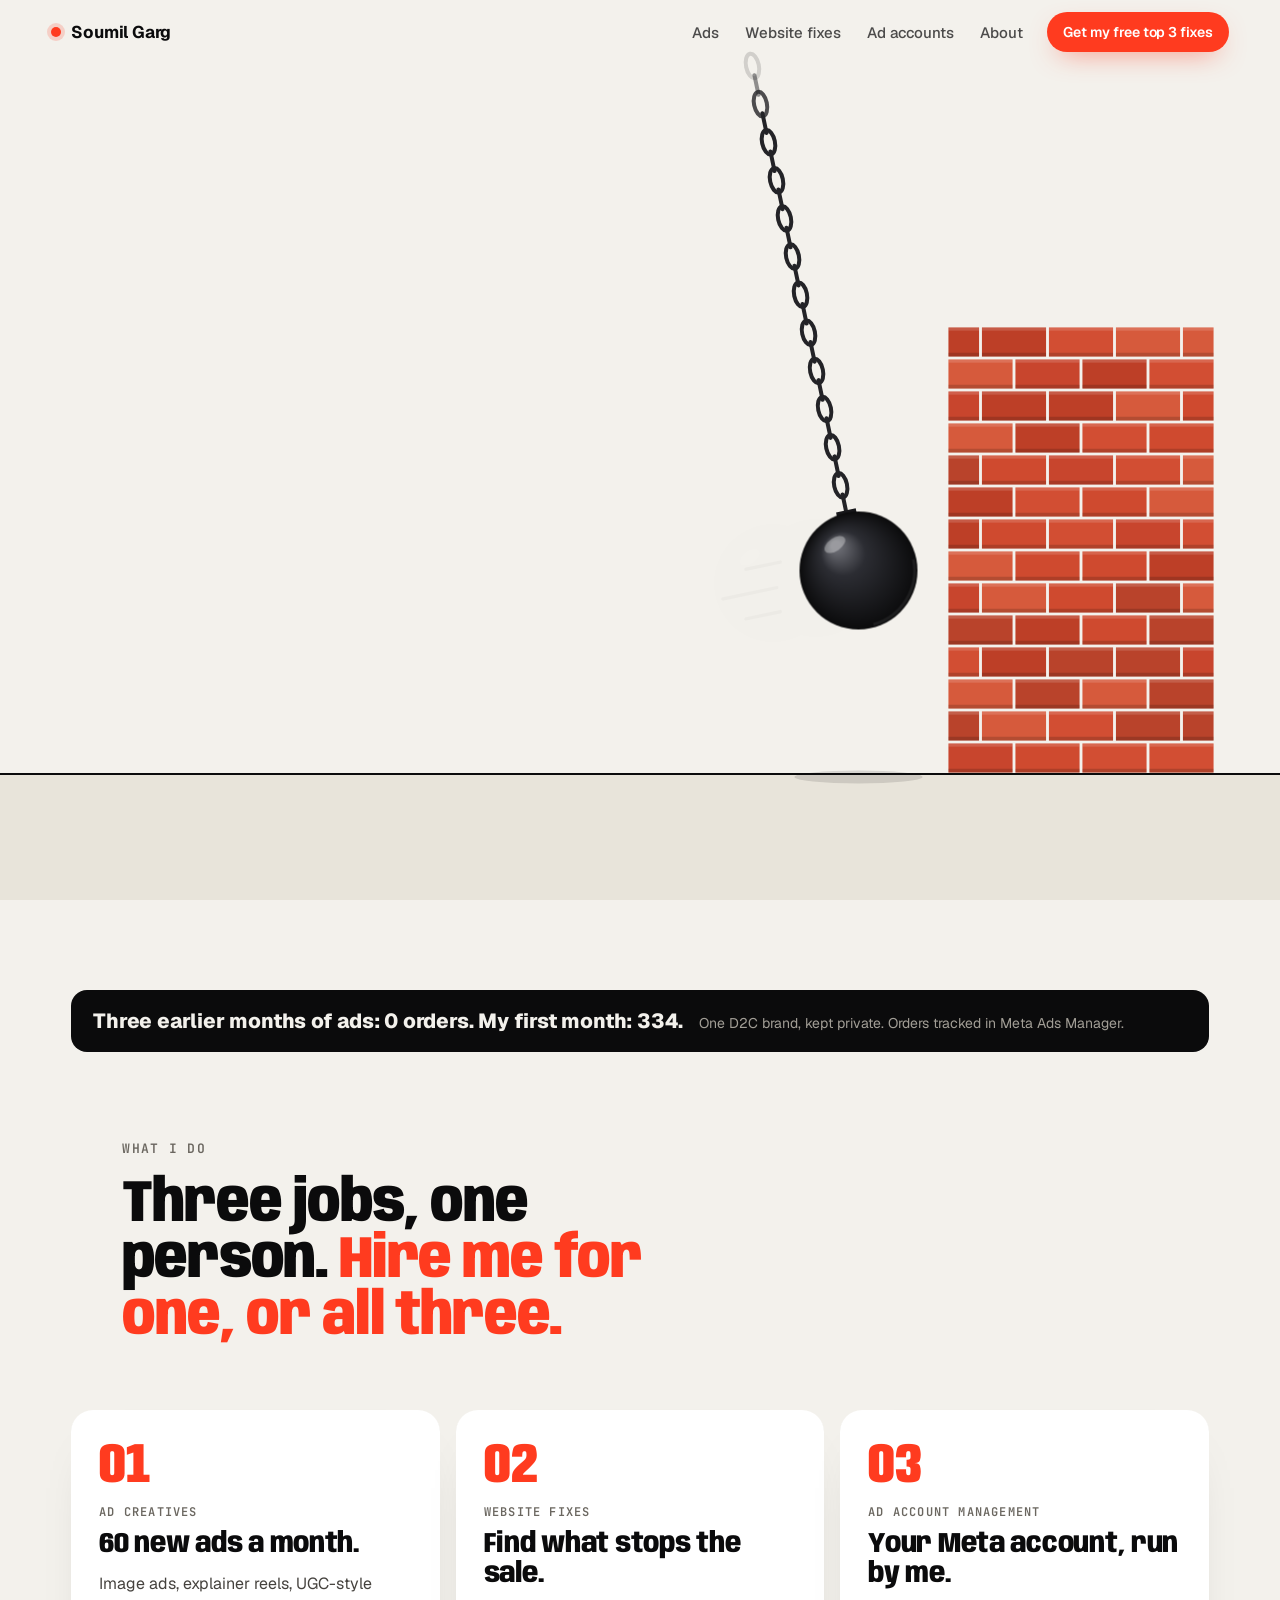
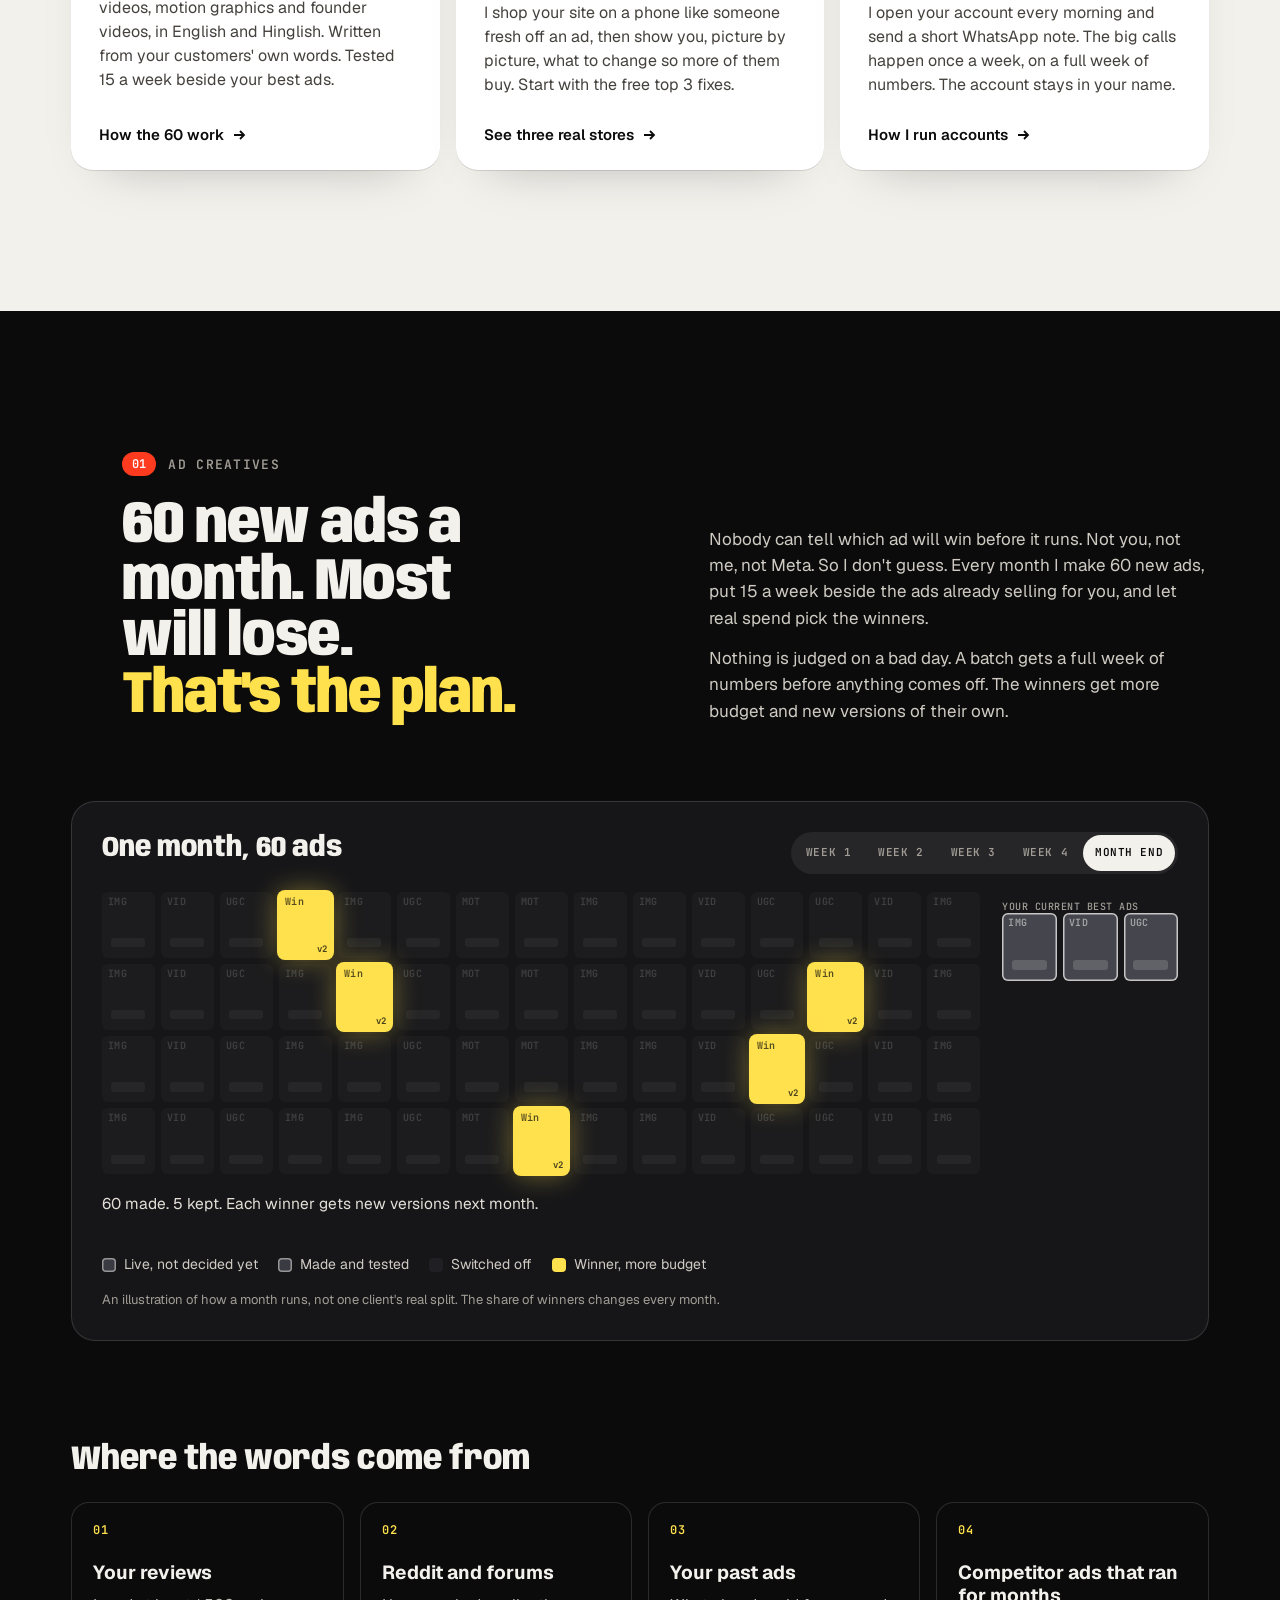
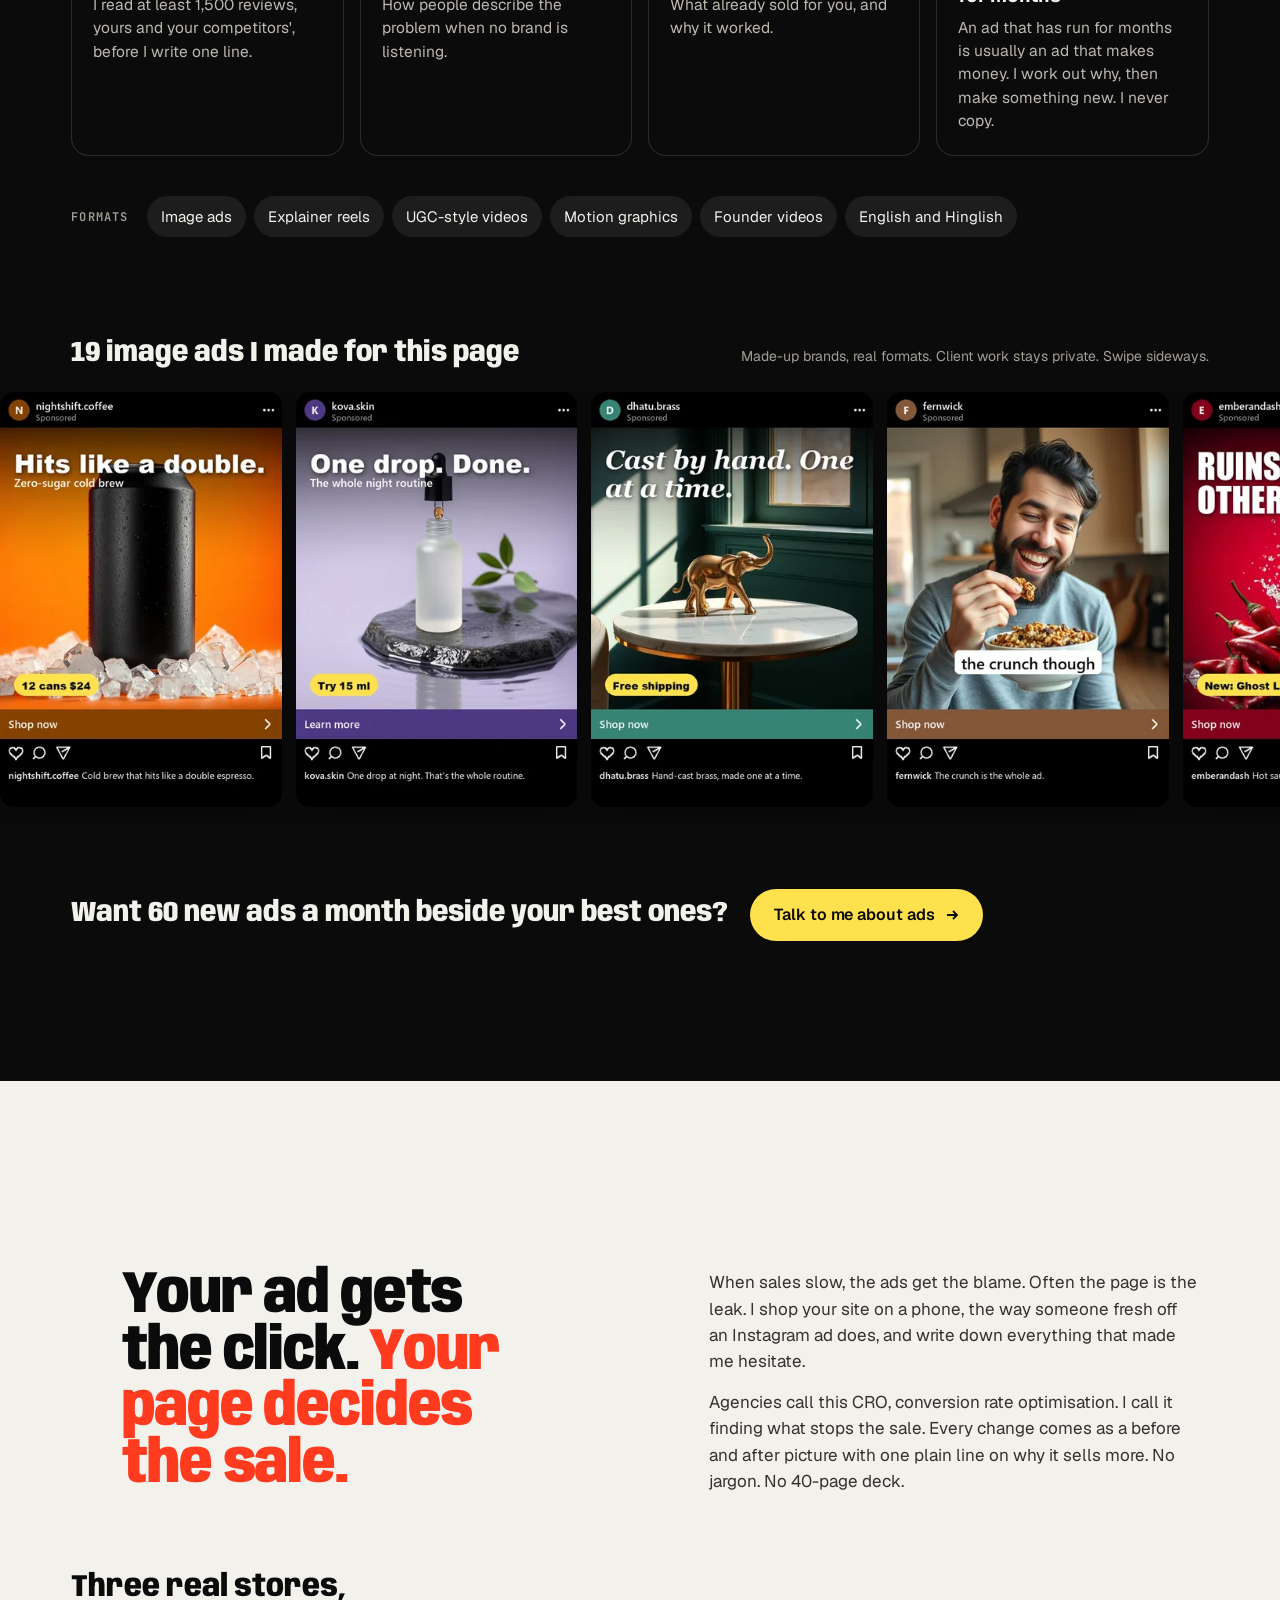
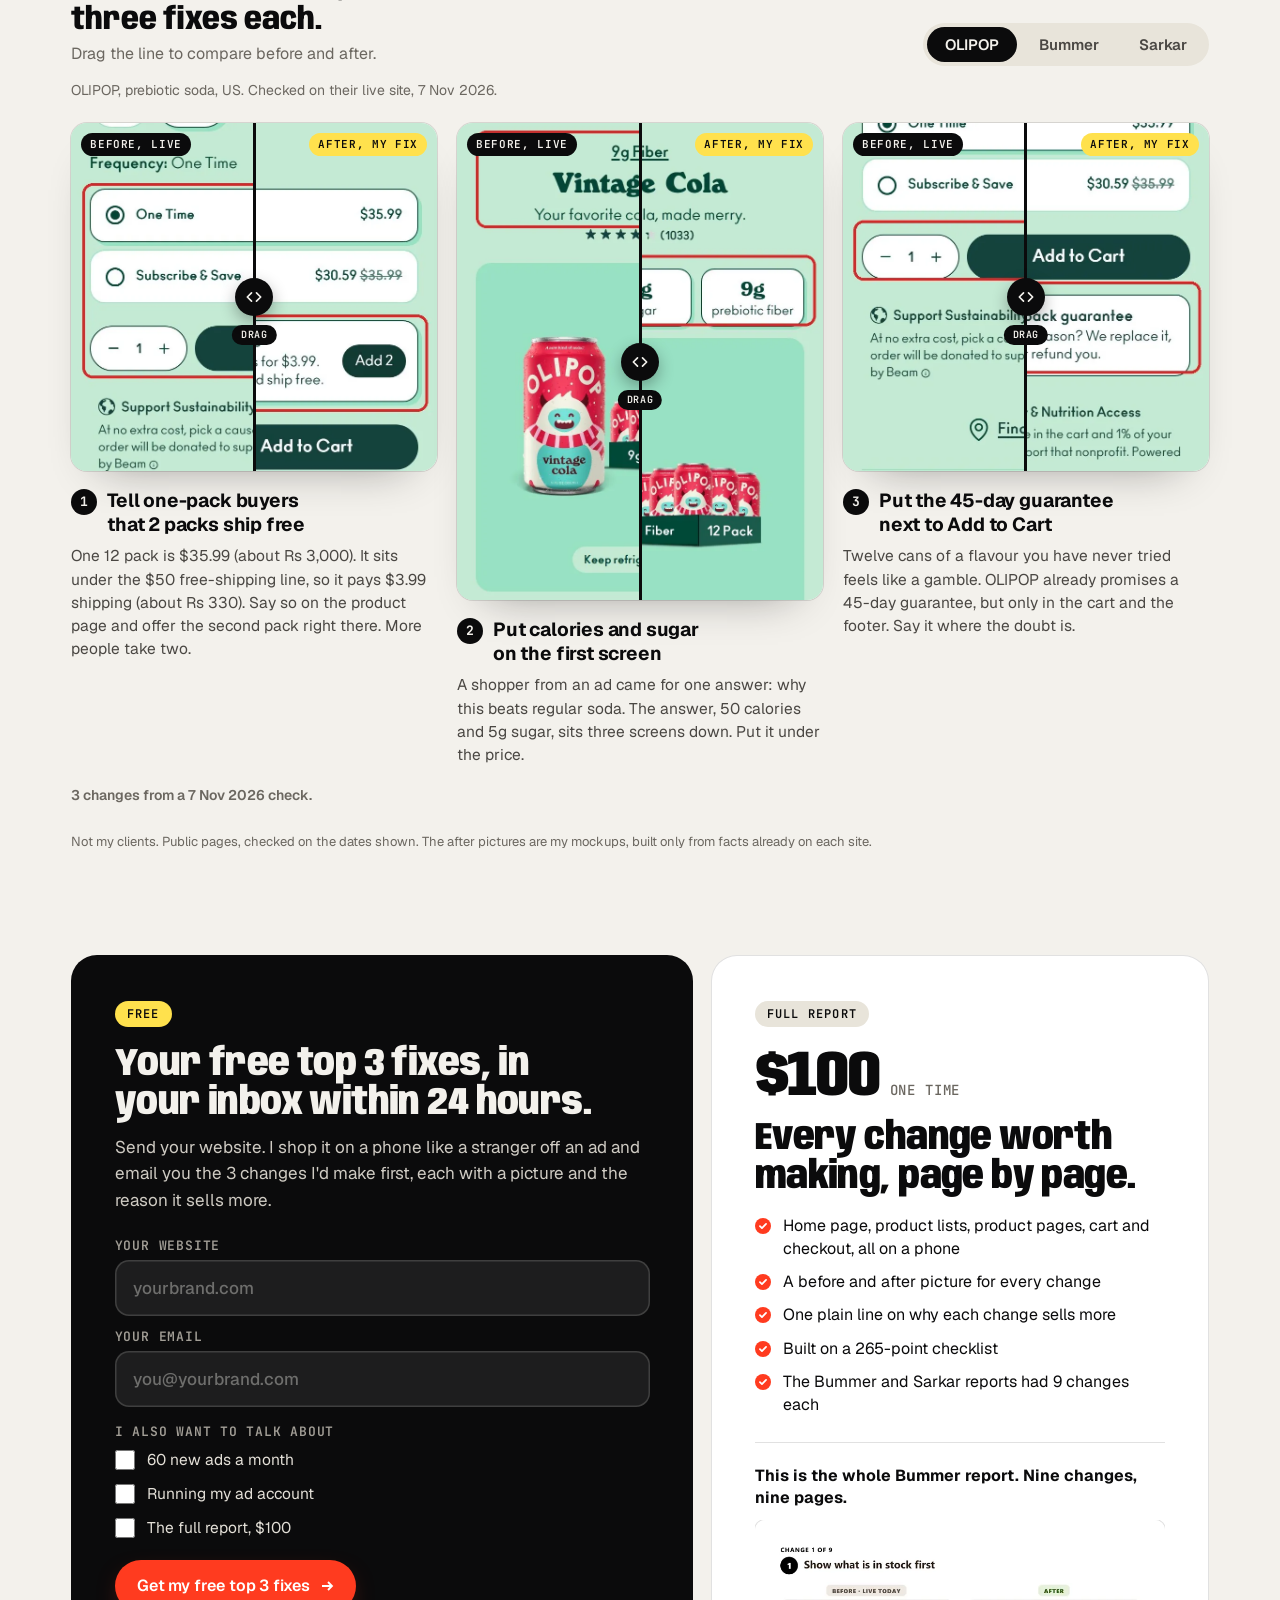
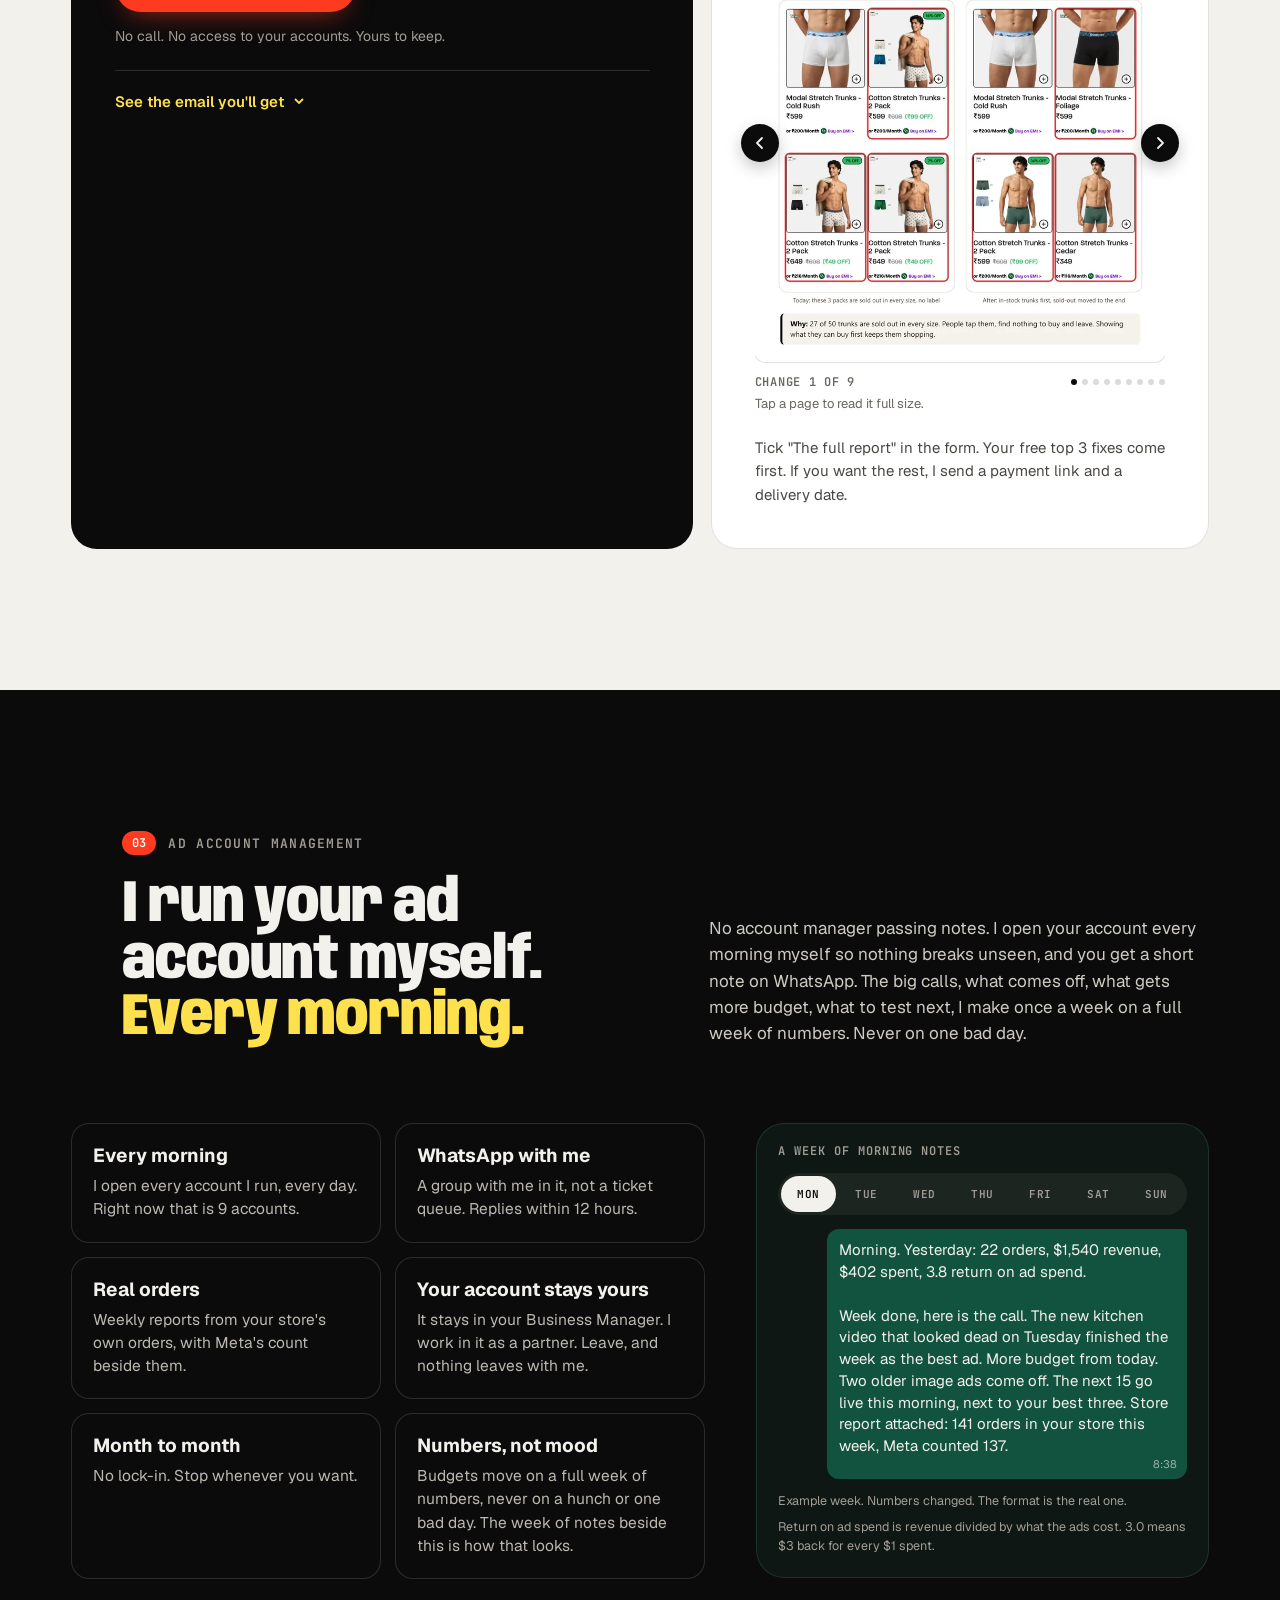
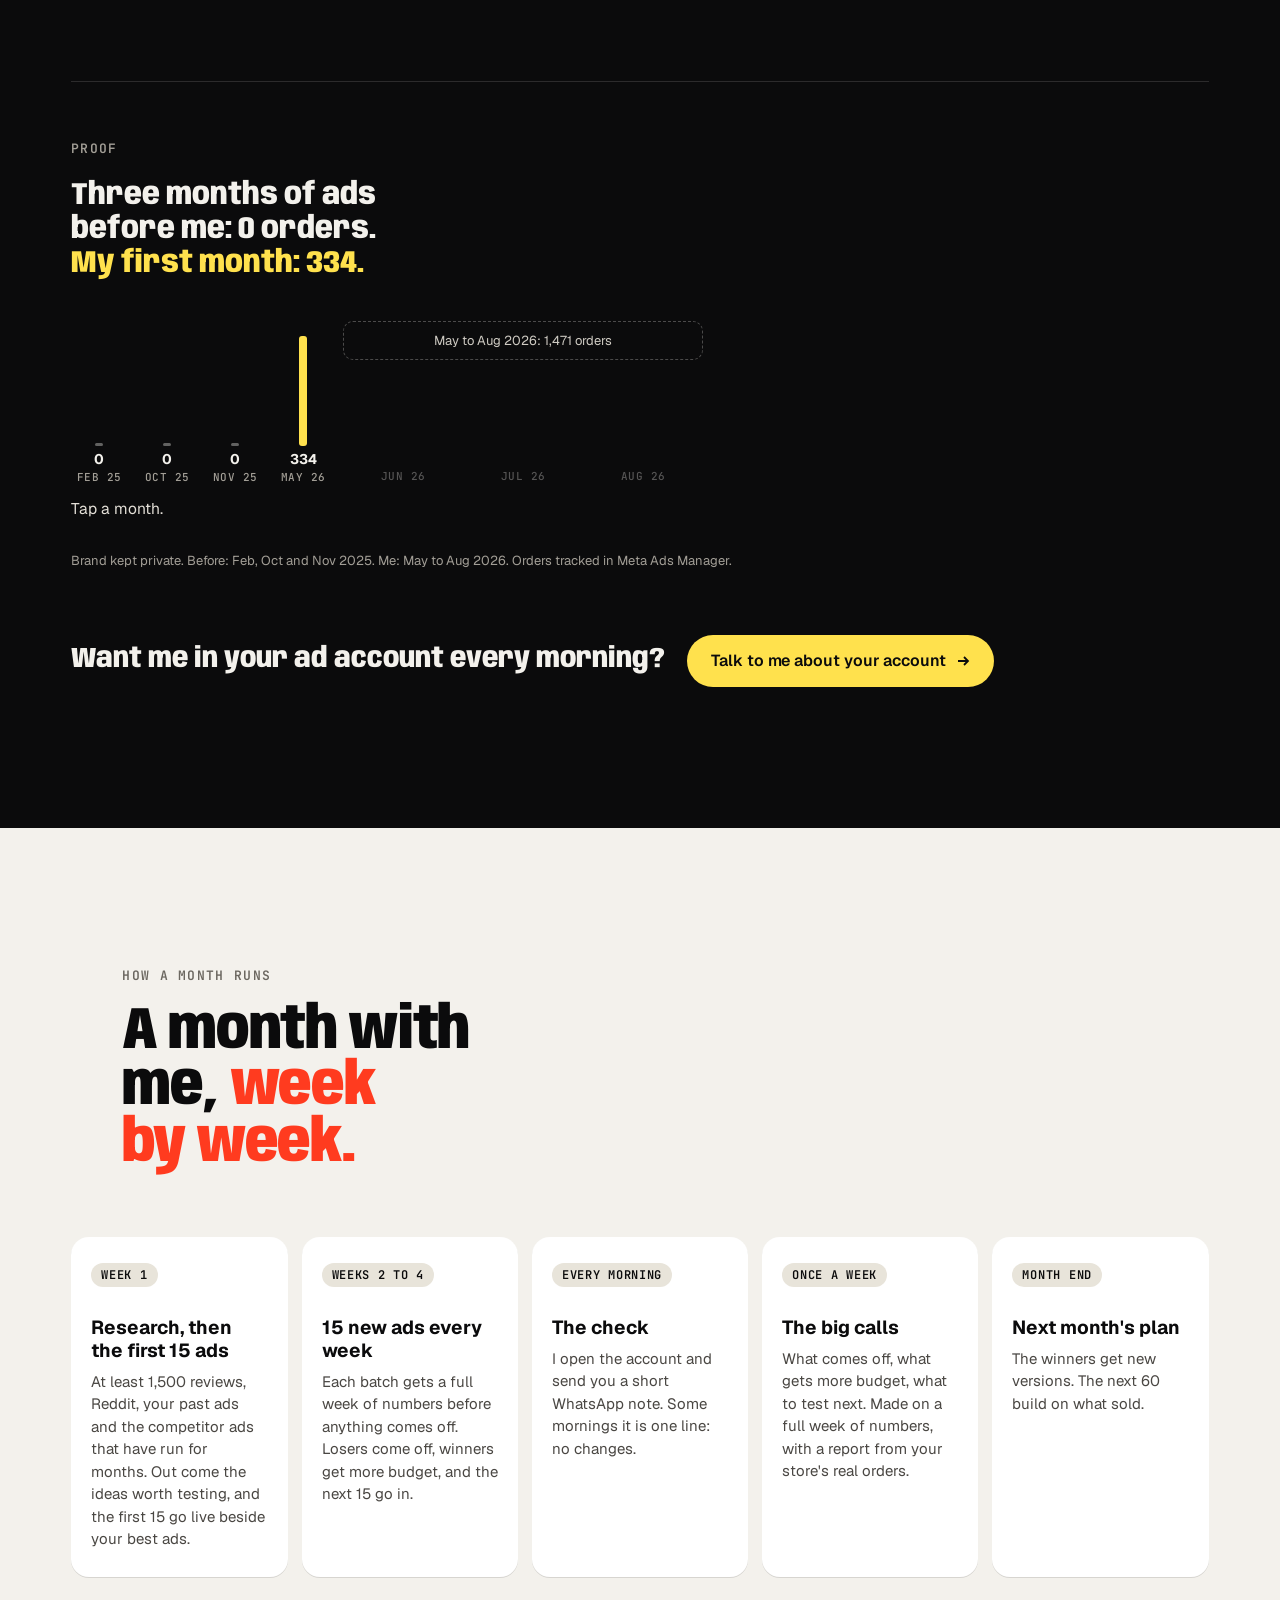
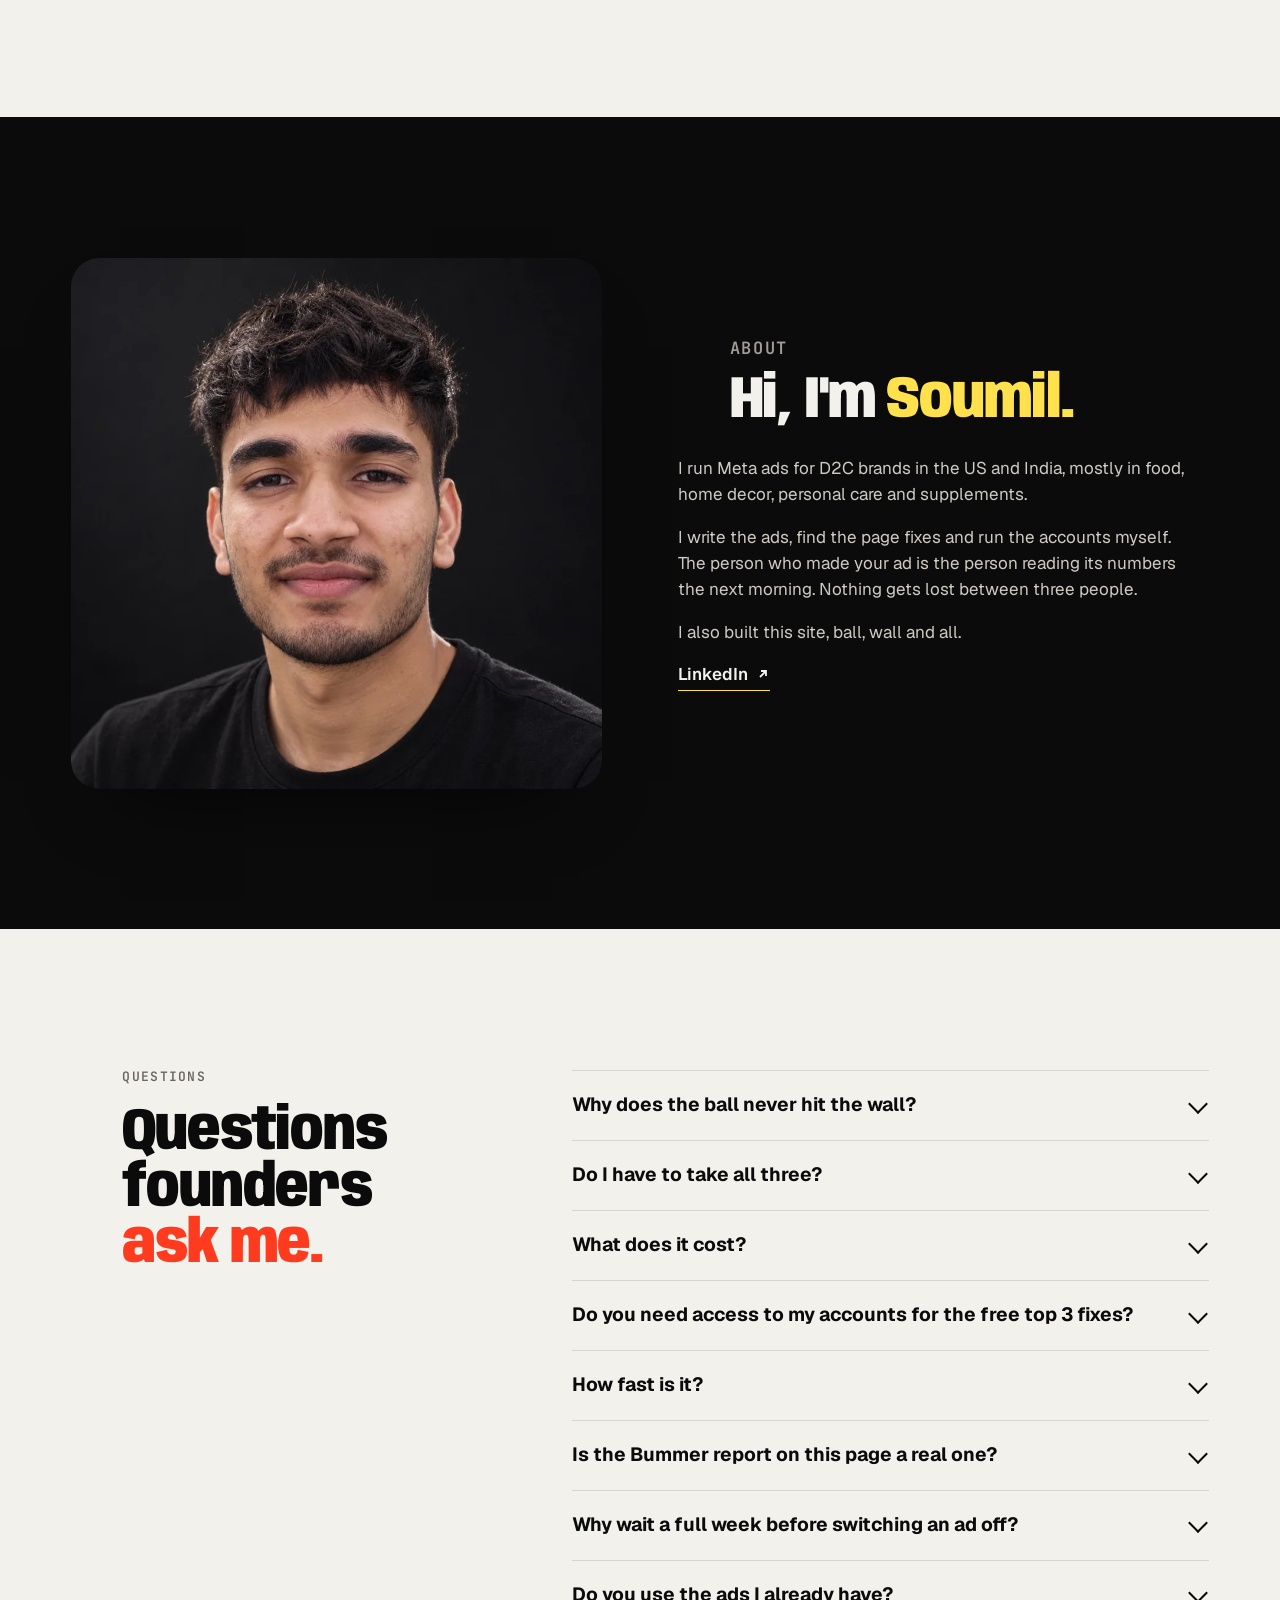
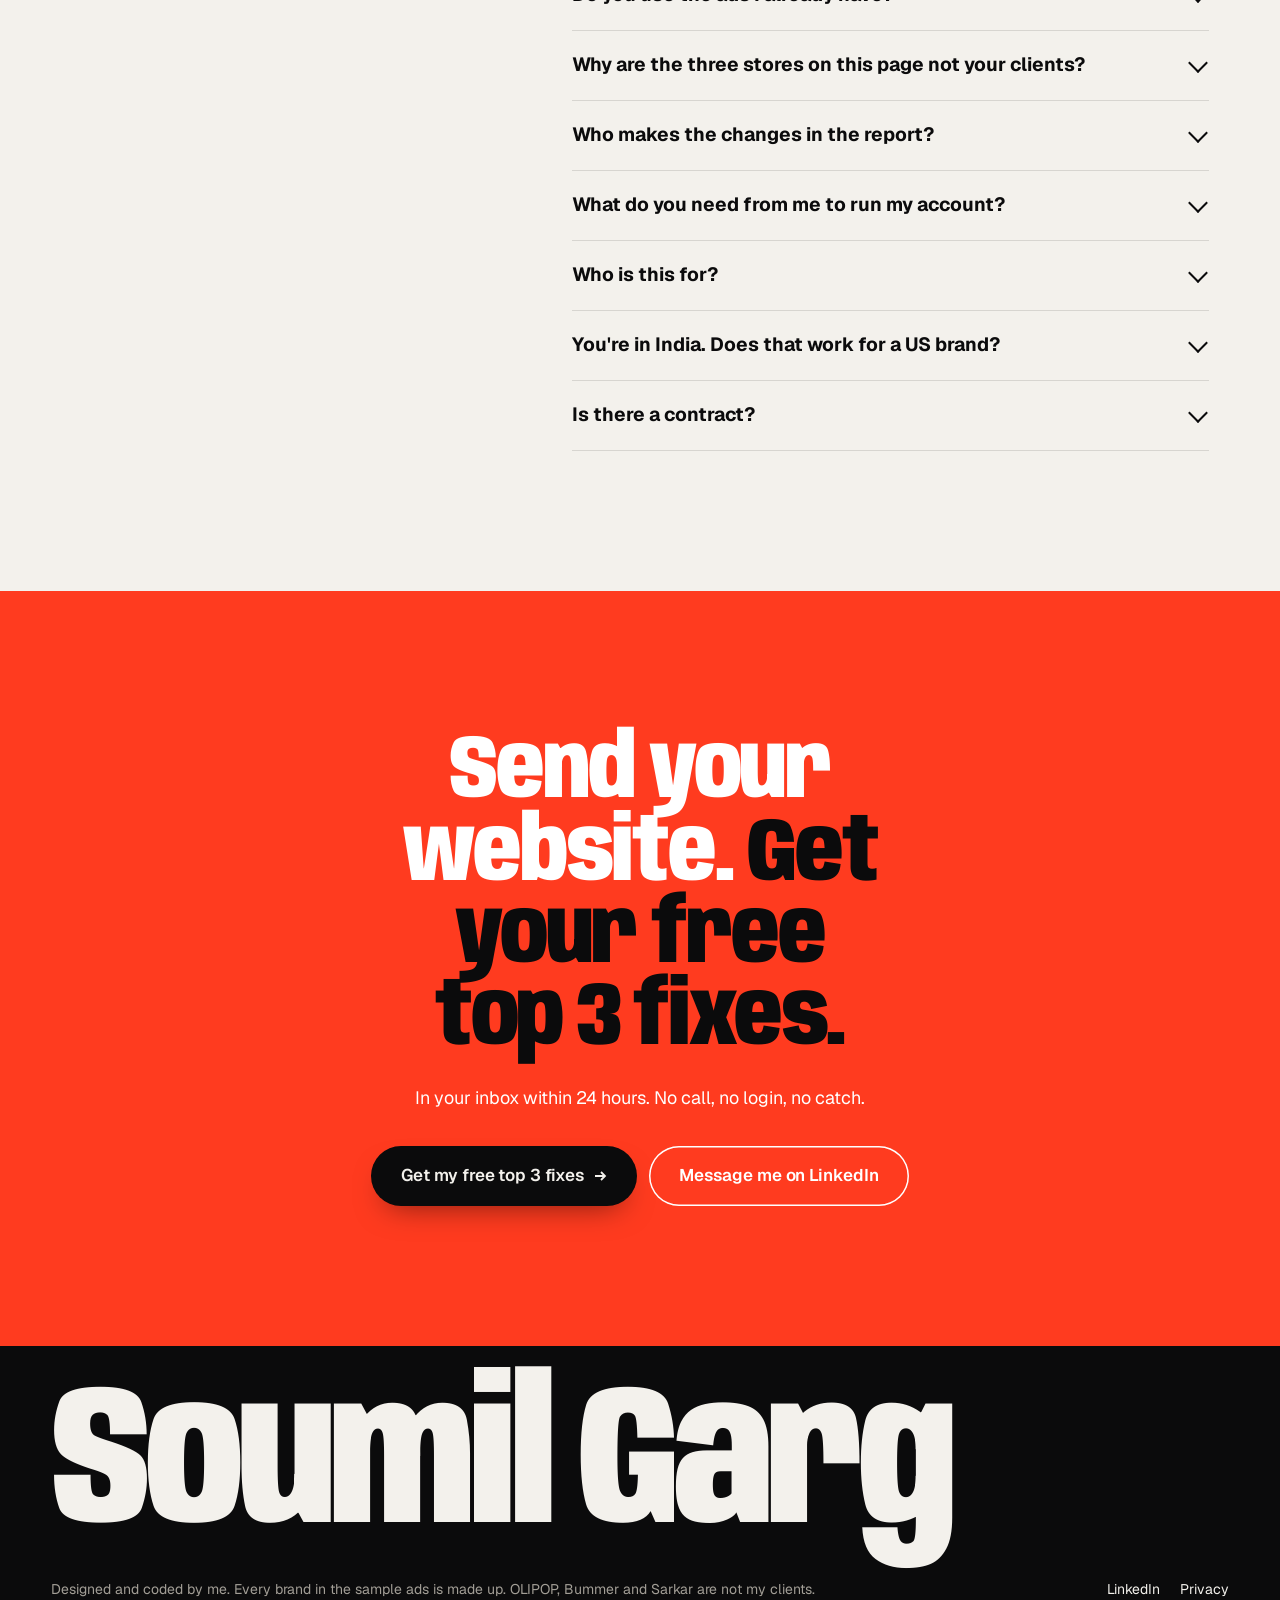
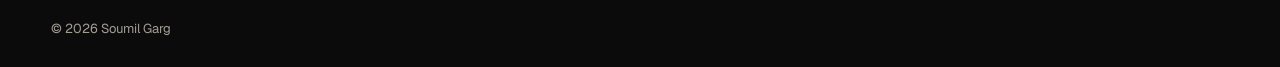
==== commit 168f08bf: "v7: the ball never hits, three products, named teardowns A plain wrecking ball swings at a brick wal" ====
--- a/index.html
+++ b/index.html
@@ -3,288 +3,539 @@
 <head>
 <meta charset="utf-8">
 <meta name="viewport" content="width=device-width, initial-scale=1, viewport-fit=cover">
-<title>Soumil Garg | Ads people stop scrolling for</title>
-<meta name="description" content="Soumil Garg makes Meta ads for D2C brands that people stop scrolling for, then runs them until they sell. Reply to his email or send your website for three free changes.">
+<title>Soumil Garg | Meta ads, website fixes and ad accounts for D2C brands</title>
+<meta name="description" content="I make 60 new Meta ads a month for D2C brands in the US and India, show you what to fix on the page they land on, and run the ad account myself. Send your website and get your free top 3 fixes by email within 24 hours.">
 <link rel="canonical" href="https://soumilgarg.com/">
-<meta name="theme-color" content="#0b0b0c">
+<meta name="theme-color" content="#f3f1ec">
 <meta property="og:type" content="website">
 <meta property="og:url" content="https://soumilgarg.com/">
-<meta property="og:title" content="Soumil Garg | I make thumbs stop">
-<meta property="og:description" content="People give a post about 1.7 seconds. I make the ads they stop for.">
+<meta property="og:title" content="Soumil Garg | Ads people stop for. Then I find why they don't buy.">
+<meta property="og:description" content="60 new ads a month, website fixes as before and after pictures, and your Meta account checked every morning. Send your website, get your free top 3 fixes within 24 hours.">
 <meta property="og:image" content="https://soumilgarg.com/og.jpg">
 <meta property="og:image:width" content="1200">
 <meta property="og:image:height" content="630">
 <meta name="twitter:card" content="summary_large_image">
 <link rel="icon" href="favicon.svg" type="image/svg+xml">
+<link rel="apple-touch-icon" href="apple-touch-icon.png">
 <link rel="preload" href="fonts/anybody-normal.woff2" as="font" type="font/woff2" crossorigin>
 <link rel="preload" href="fonts/geist-var-latin.woff2" as="font" type="font/woff2" crossorigin>
-<link rel="preload" as="image" fetchpriority="high" href="img/atlas-m.webp?v=8" media="(max-width: 759px), (max-resolution: 1.29dppx)">
-<link rel="preload" as="image" fetchpriority="high" href="img/atlas.webp?v=8" media="(min-width: 760px) and (min-resolution: 1.3dppx)">
-<link rel="stylesheet" href="css/site.css?v=8">
+<link rel="stylesheet" href="css/v7.css?v=9">
 <script>
   /* runs before paint: flags the page can read in CSS */
   (function (d) {
     var h = d.documentElement, q = location.search;
     h.classList.add('js');
-    var rm = matchMedia('(prefers-reduced-motion: reduce)').matches || /[?&]rm=1/.test(q);
-    if (rm) h.classList.add('rm');
+    if (matchMedia('(prefers-reduced-motion: reduce)').matches || /[?&]rm=1/.test(q)) h.classList.add('rm');
     if (matchMedia('(hover: none), (pointer: coarse)').matches) h.classList.add('touch');
-    else h.classList.add('has-cursor');
   })(document);
 </script>
 <script type="application/ld+json">
-{"@context":"https://schema.org","@type":"Person","name":"Soumil Garg","url":"https://soumilgarg.com/","jobTitle":"Meta ads and marketing for D2C brands","sameAs":["https://www.linkedin.com/in/soumil-garg/"]}
+{"@context":"https://schema.org","@type":"Person","name":"Soumil Garg","url":"https://soumilgarg.com/","image":"https://soumilgarg.com/img/soumil-900.webp","jobTitle":"Meta ads, ad creatives and website fixes for D2C brands","sameAs":["https://www.linkedin.com/in/soumil-garg/"]}
 </script>
 </head>
 <body>
 <a class="skip" href="#main">Skip to content</a>
 
-<!-- the swarm: one canvas behind the whole page, every particle is an ad -->
-<canvas id="swarm" aria-hidden="true"></canvas>
-<div class="grain" aria-hidden="true"></div>
-
-<!-- 0 loader: only while the feed loads; the hook below does the counting -->
-<div class="loader" aria-hidden="true">
-  <div class="loader-half top"></div>
-  <div class="loader-half bot"></div>
-  <div class="loader-in">
-    <p class="loader-rec mono"><b aria-hidden="true"></b>Loading the feed</p>
-    <div class="loader-bar"><i></i></div>
+<header class="nav">
+  <a class="nav-name" href="#top"><span class="nav-dot" aria-hidden="true"></span>Soumil Garg</a>
+  <nav class="nav-links" aria-label="Main">
+    <a href="#creatives">Ads</a>
+    <a href="#cro">Website fixes</a>
+    <a href="#accounts">Ad accounts</a>
+    <a href="#about">About</a>
+  </nav>
+  <div class="nav-r">
+    <a class="btn red sm" href="#check"><span class="lbl-l">Get my free top 3 fixes</span><span class="lbl-s">Free top 3 fixes</span></a>
   </div>
-</div>
-
-<aside class="hud mono" aria-label="Your visit, scored like an ad">
-  <p class="hud-h">Your visit, as an ad</p>
-  <dl>
-    <div><dt>Impression</dt><dd data-k="imp">1</dd></div>
-    <div><dt>3-second view</dt><dd data-k="v3">0.0s</dd></div>
-    <div><dt>Hook rate</dt><dd data-k="hook">0%</dd></div>
-    <div><dt>Scroll depth</dt><dd data-k="depth">0%</dd></div>
-    <div><dt>Played the feed</dt><dd data-k="play">No</dd></div>
-    <div><dt>Add to cart</dt><dd data-k="atc">0</dd></div>
-    <div><dt>Purchase</dt><dd data-k="buy">0</dd></div>
-  </dl>
-</aside>
-
-<div class="cursor" aria-hidden="true">
-  <span class="cursor-dot"></span>
-  <span class="cursor-ring"><span class="cursor-label">Hold</span></span>
-  <span class="cursor-read"><b>0.00s</b><em>holding</em></span>
-</div>
-
-<nav class="nav" aria-label="Main">
-  <a class="nav-name" href="#main"><span class="dot" aria-hidden="true"></span>Soumil Garg</a>
-  <div class="nav-r">
-    <button class="snd mono" type="button" aria-pressed="false"><span class="snd-bars" aria-hidden="true"><i></i><i></i><i></i><i></i></span><span class="snd-l">Sound off</span></button>
-    <a class="btn red nav-cta" href="#offer" tabindex="-1" aria-hidden="true"><span><span class="lbl-long">Get 3 free changes</span><span class="lbl-short sr">Free changes</span></span><span class="arr" aria-hidden="true"><svg viewBox="0 0 14 14"><path d="M2 7h10M8 3l4 4-4 4" fill="none" stroke="currentColor" stroke-width="1.8"/></svg></span></a>
+</header>
+
+<main id="main">
+
+  <!-- the hook: a ball, a wall, and a hit that never comes. The only thing on the page that moves by itself. -->
+  <section class="hero" id="top" aria-labelledby="hero-h">
+    <canvas id="scene" aria-hidden="true"></canvas>
+    <i class="pull-dot" aria-hidden="true"></i>
+
+    <div class="hero-post">
+      <p class="kicker" data-s="0">Soumil Garg. Meta ads for D2C brands in the US and India.</p>
+      <h1 class="hero-h" id="hero-h" data-s="1"><span class="h-game" aria-hidden="true">You’ve waited <b class="secs">a few</b> seconds for a ball to hit a wall.</span><span class="h-plain">Ads people stop for. Then I find why they don't buy.</span></h1>
+      <p class="hero-lede" data-s="2"><span class="h-game h-long" aria-hidden="true"><b>It never will.</b> <span class="h-more">But you stopped and waited to see if it would. Do your ads make people stop and wait? That is an ad's first job. Most ads never manage it. I make the Meta ads that do, send you the free top 3 fixes for your website, and run the ad account myself.</span></span><span class="h-game h-short" aria-hidden="true"><b>It never will.</b> <span class="h-more">But you stopped and waited to see if it would. Do your ads make people stop and wait? That is an ad's first job. Most ads never manage it.</span></span><span class="h-plain">I make the Meta ads that bring shoppers to your site, find out why they do not buy there, and run the ad account myself.</span></p>
+      <ul class="hero-chips" data-s="3">
+        <li><a href="#creatives"><b>60</b> new ads a month</a></li>
+        <li><a href="#check">Free top 3 fixes, in 24 hours</a></li>
+        <li><a href="#accounts">Your account checked every morning</a></li>
+      </ul>
+      <div class="hero-actions" data-s="4">
+        <a class="btn red" href="#check">Get my free top 3 fixes<svg class="arr" viewBox="0 0 14 14" aria-hidden="true"><path d="M2 7h10M8 3l4 4-4 4"/></svg></a>
+        <a class="btn ghost" href="#what">See what I do</a>
+      </div>
+    </div>
+
+    <button class="drag-hint" type="button">
+      <span class="dh-l hint-mouse"><svg class="dh-ar" viewBox="0 0 44 18" aria-hidden="true"><path d="M42 9H4M12 1.5L3 9l9 7.5" /></svg><span class="dh-t">Drag the ball back, then let go</span></span>
+      <span class="dh-l hint-touch"><svg class="dh-ar" viewBox="0 0 44 18" aria-hidden="true"><path d="M42 9H4M12 1.5L3 9l9 7.5" /></svg><span class="dh-t">Swipe left to pull it back, then let go</span></span>
+      <span class="dh-sub">or tap to let it swing</span>
+    </button>
+
+  </section>
+
+  <!-- what I do -->
+  <section class="sec what" id="what" aria-labelledby="what-h">
+    <div class="in">
+      <p class="strip"><b>Three earlier months of ads: 0 orders. My first month: 334.</b><span>One D2C brand, kept private. Orders tracked in Meta Ads Manager.</span></p>
+      <p class="sec-k" data-r>What I do</p>
+      <h2 class="sec-h" id="what-h" data-r>Three jobs, one person. <em>Hire me for one, or all three.</em></h2>
+      <div class="cards">
+        <a class="card" href="#creatives">
+          <span class="card-n">01</span>
+          <span class="card-k">Ad creatives</span>
+          <span class="card-h">60 new ads a month.</span>
+          <span class="card-p">Image ads, explainer reels, UGC-style videos, motion graphics and founder videos, in English and Hinglish. Written from your customers' own words. Tested 15 a week beside your best ads.</span>
+          <span class="card-go">How the 60 work<svg class="arr" viewBox="0 0 14 14" aria-hidden="true"><path d="M2 7h10M8 3l4 4-4 4"/></svg></span>
+        </a>
+        <a class="card" href="#cro">
+          <span class="card-n">02</span>
+          <span class="card-k">Website fixes</span>
+          <span class="card-h">Find what stops the sale.</span>
+          <span class="card-p">I shop your site on a phone like someone fresh off an ad, then show you, picture by picture, what to change so more of them buy. Start with the free top 3 fixes.</span>
+          <span class="card-go">See three real stores<svg class="arr" viewBox="0 0 14 14" aria-hidden="true"><path d="M2 7h10M8 3l4 4-4 4"/></svg></span>
+        </a>
+        <a class="card" href="#accounts">
+          <span class="card-n">03</span>
+          <span class="card-k">Ad account management</span>
+          <span class="card-h">Your Meta account, run by me.</span>
+          <span class="card-p">I open your account every morning and send a short WhatsApp note. The big calls happen once a week, on a full week of numbers. The account stays in your name.</span>
+          <span class="card-go">How I run accounts<svg class="arr" viewBox="0 0 14 14" aria-hidden="true"><path d="M2 7h10M8 3l4 4-4 4"/></svg></span>
+        </a>
+      </div>
+    </div>
+  </section>
+
+  <!-- 01 creatives -->
+  <section class="sec dark creatives" id="creatives" aria-labelledby="cr-h">
+    <div class="in">
+      <div class="split">
+        <div>
+          <p class="sec-k" data-r><span class="num">01</span>Ad creatives</p>
+          <h2 class="sec-h" id="cr-h" data-r>60 new ads a month. Most will lose. <em>That's the plan.</em></h2>
+        </div>
+        <div class="sec-body">
+          <p>Nobody can tell which ad will win before it runs. Not you, not me, not Meta. So I don't guess. Every month I make 60 new ads, put 15 a week beside the ads already selling for you, and let real spend pick the winners.</p>
+          <p>Nothing is judged on a bad day. A batch gets a full week of numbers before anything comes off. The winners get more budget and new versions of their own.</p>
+        </div>
+      </div>
+
+      <figure class="month" aria-label="An illustration of one month of ad testing. I make 60 ads in four weekly batches of 15, test them beside your current best ads, switch most off and keep 5. Tap a week to see where the month stands.">
+        <div class="month-top">
+          <p class="month-t">One month, 60 ads</p>
+          <div class="stops" role="group" aria-label="Step through the month">
+            <button type="button" data-stop="1" aria-pressed="false">Week 1</button>
+            <button type="button" data-stop="2" aria-pressed="false">Week 2</button>
+            <button type="button" data-stop="3" aria-pressed="false">Week 3</button>
+            <button type="button" data-stop="4" aria-pressed="false">Week 4</button>
+            <button type="button" data-stop="5" aria-pressed="true">Month end</button>
+          </div>
+        </div>
+        <div class="month-body">
+          <div class="month-grid" aria-hidden="true"><i class="cell made off" data-i="0" data-f="IMG"></i><i class="cell made off" data-i="1" data-f="VID"></i><i class="cell made off" data-i="2" data-f="UGC"></i><i class="cell made win v2" data-i="3" data-f="IMG"></i><i class="cell made off" data-i="4" data-f="IMG"></i><i class="cell made off" data-i="5" data-f="UGC"></i><i class="cell made off" data-i="6" data-f="MOT"></i><i class="cell made off" data-i="7" data-f="MOT"></i><i class="cell made off" data-i="8" data-f="IMG"></i><i class="cell made off" data-i="9" data-f="IMG"></i><i class="cell made off" data-i="10" data-f="VID"></i><i class="cell made off" data-i="11" data-f="UGC"></i><i class="cell made off" data-i="12" data-f="UGC"></i><i class="cell made off" data-i="13" data-f="VID"></i><i class="cell made off" data-i="14" data-f="IMG"></i><i class="cell made off" data-i="15" data-f="IMG"></i><i class="cell made off" data-i="16" data-f="VID"></i><i class="cell made off" data-i="17" data-f="UGC"></i><i class="cell made off" data-i="18" data-f="IMG"></i><i class="cell made win v2" data-i="19" data-f="IMG"></i><i class="cell made off" data-i="20" data-f="UGC"></i><i class="cell made off" data-i="21" data-f="MOT"></i><i class="cell made off" data-i="22" data-f="MOT"></i><i class="cell made off" data-i="23" data-f="IMG"></i><i class="cell made off" data-i="24" data-f="IMG"></i><i class="cell made off" data-i="25" data-f="VID"></i><i class="cell made off" data-i="26" data-f="UGC"></i><i class="cell made win v2" data-i="27" data-f="UGC"></i><i class="cell made off" data-i="28" data-f="VID"></i><i class="cell made off" data-i="29" data-f="IMG"></i><i class="cell made off" data-i="30" data-f="IMG"></i><i class="cell made off" data-i="31" data-f="VID"></i><i class="cell made off" data-i="32" data-f="UGC"></i><i class="cell made off" data-i="33" data-f="IMG"></i><i class="cell made off" data-i="34" data-f="IMG"></i><i class="cell made off" data-i="35" data-f="UGC"></i><i class="cell made off" data-i="36" data-f="MOT"></i><i class="cell made off" data-i="37" data-f="MOT"></i><i class="cell made off" data-i="38" data-f="IMG"></i><i class="cell made off" data-i="39" data-f="IMG"></i><i class="cell made off" data-i="40" data-f="VID"></i><i class="cell made win v2" data-i="41" data-f="UGC"></i><i class="cell made off" data-i="42" data-f="UGC"></i><i class="cell made off" data-i="43" data-f="VID"></i><i class="cell made off" data-i="44" data-f="IMG"></i><i class="cell made off" data-i="45" data-f="IMG"></i><i class="cell made off" data-i="46" data-f="VID"></i><i class="cell made off" data-i="47" data-f="UGC"></i><i class="cell made off" data-i="48" data-f="IMG"></i><i class="cell made off" data-i="49" data-f="IMG"></i><i class="cell made off" data-i="50" data-f="UGC"></i><i class="cell made off" data-i="51" data-f="MOT"></i><i class="cell made win v2" data-i="52" data-f="MOT"></i><i class="cell made off" data-i="53" data-f="IMG"></i><i class="cell made off" data-i="54" data-f="IMG"></i><i class="cell made off" data-i="55" data-f="VID"></i><i class="cell made off" data-i="56" data-f="UGC"></i><i class="cell made off" data-i="57" data-f="UGC"></i><i class="cell made off" data-i="58" data-f="VID"></i><i class="cell made off" data-i="59" data-f="IMG"></i></div>
+          <div class="month-best" aria-hidden="true">
+            <p class="best-l">Your current best ads</p>
+            <div class="best-grid"><i class="cell best" data-f="IMG"></i><i class="cell best" data-f="VID"></i><i class="cell best" data-f="UGC"></i></div>
+          </div>
+        </div>
+        <p class="month-line" aria-live="polite" data-l1="15 new ads go live next to your best ads. I touch nothing for a week." data-l2="Week 1 is decided on a full week of numbers. Most come off. The winners get more budget. 15 more go live." data-l3="Week 2 is decided the same way. 15 more go live." data-l4="Week 3 is decided. The last 15 go live." data-l5="60 made. 5 kept. Each winner gets new versions next month.">60 made. 5 kept. Each winner gets new versions next month.</p>
+        <p class="month-legend" aria-hidden="true"><span><i class="lg live"></i>Live, not decided yet</span><span><i class="lg made"></i>Made and tested</span><span><i class="lg off"></i>Switched off</span><span><i class="lg win"></i>Winner, more budget</span></p>
+        <figcaption>An illustration of how a month runs, not one client's real split. The share of winners changes every month.</figcaption>
+      </figure>
+
+      <div class="src">
+        <h3 class="src-h">Where the words come from</h3>
+        <ol class="src-list">
+          <li><b>Your reviews</b><span>I read at least 1,500 reviews, yours and your competitors', before I write one line.</span></li>
+          <li><b>Reddit and forums</b><span>How people describe the problem when no brand is listening.</span></li>
+          <li><b>Your past ads</b><span>What already sold for you, and why it worked.</span></li>
+          <li><b>Competitor ads that ran for months</b><span>An ad that has run for months is usually an ad that makes money. I work out why, then make something new. I never copy.</span></li>
+        </ol>
+      </div>
+
+      <div class="formats">
+        <p class="formats-k">Formats</p>
+        <ul><li>Image ads</li><li>Explainer reels</li><li>UGC-style videos</li><li>Motion graphics</li><li>Founder videos</li><li>English and Hinglish</li></ul>
+      </div>
+    </div>
+
+    <div class="reel">
+      <div class="reel-head in">
+        <p class="reel-k">19 image ads I made for this page</p>
+        <p class="reel-note">Made-up brands, real formats. Client work stays private. Swipe sideways.</p>
+      </div>
+      <div class="reel-track" role="region" tabindex="0" aria-label="Sample ads, scroll sideways">
+        <img src="img/posts/p01_coldbrew.webp" srcset="img/posts/p01_coldbrew.webp 1x, img/posts/p01_coldbrew@2.webp 2x" alt="Sample ad: cold brew coffee" width="360" height="530" loading="lazy">
+        <img src="img/posts/p04_serum.webp" srcset="img/posts/p04_serum.webp 1x, img/posts/p04_serum@2.webp 2x" alt="Sample ad: face serum" width="360" height="530" loading="lazy">
+        <img src="img/posts/p03_brass.webp" srcset="img/posts/p03_brass.webp 1x, img/posts/p03_brass@2.webp 2x" alt="Sample ad: brass home decor" width="360" height="530" loading="lazy">
+        <img src="img/posts/p15_ugc_granola.webp" srcset="img/posts/p15_ugc_granola.webp 1x, img/posts/p15_ugc_granola@2.webp 2x" alt="Sample ad: UGC-style granola post" width="360" height="530" loading="lazy">
+        <img src="img/posts/p02_hotsauce.webp" srcset="img/posts/p02_hotsauce.webp 1x, img/posts/p02_hotsauce@2.webp 2x" alt="Sample ad: hot sauce" width="360" height="530" loading="lazy">
+        <img src="img/posts/p11_hairoil.webp" srcset="img/posts/p11_hairoil.webp 1x, img/posts/p11_hairoil@2.webp 2x" alt="Sample ad: hair oil" width="360" height="530" loading="lazy">
+        <img src="img/posts/p06_dog.webp" srcset="img/posts/p06_dog.webp 1x, img/posts/p06_dog@2.webp 2x" alt="Sample ad: dog food" width="360" height="530" loading="lazy">
+        <img src="img/posts/p08_gin.webp" srcset="img/posts/p08_gin.webp 1x, img/posts/p08_gin@2.webp 2x" alt="Sample ad: gin" width="360" height="530" loading="lazy">
+        <img src="img/posts/p14_spf.webp" srcset="img/posts/p14_spf.webp 1x, img/posts/p14_spf@2.webp 2x" alt="Sample ad: sunscreen" width="360" height="530" loading="lazy">
+        <img src="img/posts/p10_vase.webp" srcset="img/posts/p10_vase.webp 1x, img/posts/p10_vase@2.webp 2x" alt="Sample ad: ceramic vase" width="360" height="530" loading="lazy">
+        <img src="img/posts/p13_honey.webp" srcset="img/posts/p13_honey.webp 1x, img/posts/p13_honey@2.webp 2x" alt="Sample ad: honey" width="360" height="530" loading="lazy">
+        <img src="img/posts/p09_bar.webp" srcset="img/posts/p09_bar.webp 1x, img/posts/p09_bar@2.webp 2x" alt="Sample ad: protein bar" width="360" height="530" loading="lazy">
+        <img src="img/posts/p05_candle.webp" srcset="img/posts/p05_candle.webp 1x, img/posts/p05_candle@2.webp 2x" alt="Sample ad: candle" width="360" height="530" loading="lazy">
+        <img src="img/posts/p12_soda.webp" srcset="img/posts/p12_soda.webp 1x, img/posts/p12_soda@2.webp 2x" alt="Sample ad: soda" width="360" height="530" loading="lazy">
+        <img src="img/posts/p18_wok.webp" srcset="img/posts/p18_wok.webp 1x, img/posts/p18_wok@2.webp 2x" alt="Sample ad: wok" width="360" height="530" loading="lazy">
+        <img src="img/posts/p07_oliveoil.webp" srcset="img/posts/p07_oliveoil.webp 1x, img/posts/p07_oliveoil@2.webp 2x" alt="Sample ad: olive oil" width="360" height="530" loading="lazy">
+        <img src="img/posts/p19_cat.webp" srcset="img/posts/p19_cat.webp 1x, img/posts/p19_cat@2.webp 2x" alt="Sample ad: cat product" width="360" height="530" loading="lazy">
+        <img src="img/posts/p20_bowls.webp" srcset="img/posts/p20_bowls.webp 1x, img/posts/p20_bowls@2.webp 2x" alt="Sample ad: ceramic bowls" width="360" height="530" loading="lazy">
+        <img src="img/posts/p17_face.webp" srcset="img/posts/p17_face.webp 1x, img/posts/p17_face@2.webp 2x" alt="Sample ad: skincare" width="360" height="530" loading="lazy">
+      </div>
+      <div class="in sec-cta"><p>Want 60 new ads a month beside your best ones?</p><a class="btn sticker" href="#check" data-want="ads">Talk to me about ads<svg class="arr" viewBox="0 0 14 14" aria-hidden="true"><path d="M2 7h10M8 3l4 4-4 4"/></svg></a></div>
+    </div>
+  </section>
+
+  <!-- 02 website fixes -->
+  <section class="sec cro" id="cro" aria-labelledby="cro-h">
+    <div class="in">
+      <div class="split">
+        <div>
+          <p class="sec-k" data-r><span class="num">02</span>Website fixes</p>
+          <h2 class="sec-h" id="cro-h" data-r>Your ad gets the click. <em>Your page decides the sale.</em></h2>
+        </div>
+        <div class="sec-body">
+          <p>When sales slow, the ads get the blame. Often the page is the leak. I shop your site on a phone, the way someone fresh off an Instagram ad does, and write down everything that made me hesitate.</p>
+          <p>Agencies call this CRO, conversion rate optimisation. I call it finding what stops the sale. Every change comes as a before and after picture with one plain line on why it sells more. No jargon. No 40-page deck.</p>
+        </div>
+      </div>
+
+      <div class="tears">
+        <div class="tears-top">
+          <h3 class="tears-h">Three real stores, three fixes each. <span>Drag the line to compare before and after.</span></h3>
+          <div class="tabs" role="tablist" aria-label="Store checks">
+            <button role="tab" type="button" aria-selected="true" aria-controls="t-olipop" id="tab-olipop">OLIPOP</button>
+            <button role="tab" type="button" aria-selected="false" aria-controls="t-bummer" id="tab-bummer">Bummer</button>
+            <button role="tab" type="button" aria-selected="false" aria-controls="t-sarkar" id="tab-sarkar">Sarkar</button>
+          </div>
+        </div>
+
+        <div class="tear" id="t-olipop" role="tabpanel" aria-labelledby="tab-olipop">
+          <p class="tear-meta">OLIPOP, prebiotic soda, US. Checked on their live site, 7 Nov 2026.</p>
+          <div class="chg-row">
+            <article class="chg">
+              <figure class="cmp" style="aspect-ratio: 780 / 741"><img class="cmp-a" src="img/cro/olipop-1-after.webp" alt="After: a box above Add to Cart says one 12 pack ships for $3.99 and two ship free, with an Add 2 button" width="780" height="741" loading="lazy"><div class="cmp-b"><img src="img/cro/olipop-1-before.webp" alt="Before: One Time $35.99 and Add to Cart, with nothing about shipping" width="780" height="741" loading="lazy"></div><i class="cmp-h" aria-hidden="true"><b>Drag</b></i><span class="cmp-l l-b">Before, live</span><span class="cmp-l l-a">After, my fix</span><input class="cmp-r" type="range" min="0" max="100" value="50" aria-label="Before and after: tell one-pack buyers that 2 packs ship free"></figure>
+              <h4><span>1</span>Tell one-pack buyers that 2 packs ship free</h4>
+              <p>One 12 pack is $35.99 (about Rs 3,000). It sits under the $50 free-shipping line, so it pays $3.99 shipping (about Rs 330). Say so on the product page and offer the second pack right there. More people take two.</p>
+            </article>
+            <article class="chg">
+              <figure class="cmp" style="aspect-ratio: 780 / 1016"><img class="cmp-a" src="img/cro/olipop-2-after.webp" alt="After: 50 calories, 5g sugar and 9g prebiotic fiber shown right under the name" width="780" height="1016" loading="lazy"><div class="cmp-b"><img src="img/cro/olipop-2-before.webp" alt="Before: the first screen shows the name and a holiday line, no calories or sugar" width="780" height="1016" loading="lazy"></div><i class="cmp-h" aria-hidden="true"><b>Drag</b></i><span class="cmp-l l-b">Before, live</span><span class="cmp-l l-a">After, my fix</span><input class="cmp-r" type="range" min="0" max="100" value="50" aria-label="Before and after: calories and sugar on the first screen"></figure>
+              <h4><span>2</span>Put calories and sugar on the first screen</h4>
+              <p>A shopper from an ad came for one answer: why this beats regular soda. The answer, 50 calories and 5g sugar, sits three screens down. Put it under the price.</p>
+            </article>
+            <article class="chg">
+              <figure class="cmp" style="aspect-ratio: 780 / 741"><img class="cmp-a" src="img/cro/olipop-3-after.webp" alt="After: a 45-day money-back guarantee box right under Add to Cart" width="780" height="741" loading="lazy"><div class="cmp-b"><img src="img/cro/olipop-3-before.webp" alt="Before: no guarantee anywhere near the Add to Cart button" width="780" height="741" loading="lazy"></div><i class="cmp-h" aria-hidden="true"><b>Drag</b></i><span class="cmp-l l-b">Before, live</span><span class="cmp-l l-a">After, my fix</span><input class="cmp-r" type="range" min="0" max="100" value="50" aria-label="Before and after: the 45-day guarantee next to Add to Cart"></figure>
+              <h4><span>3</span>Put the 45-day guarantee next to Add to Cart</h4>
+              <p>Twelve cans of a flavour you have never tried feels like a gamble. OLIPOP already promises a 45-day guarantee, but only in the cart and the footer. Say it where the doubt is.</p>
+            </article>
+          </div>
+          <p class="tear-close">3 changes from a 7 Nov 2026 check.</p>
+        </div>
+
+        <div class="tear" id="t-bummer" role="tabpanel" aria-labelledby="tab-bummer" hidden>
+          <p class="tear-meta">Bummer, underwear and socks, India. Checked on their live site, 2 Nov 2026.</p>
+          <div class="chg-row">
+            <article class="chg">
+              <figure class="cmp" style="aspect-ratio: 780 / 728"><img class="cmp-a" src="img/cro/bummer-1-after.webp" alt="After: under the price, a box offering 2 pairs for 1,078 rupees and 10% off a second pair" width="780" height="728" loading="lazy"><div class="cmp-b"><img src="img/cro/bummer-1-before.webp" alt="Before: under the 599 rupee price, a pay-later EMI box" width="780" height="728" loading="lazy"></div><i class="cmp-h" aria-hidden="true"><b>Drag</b></i><span class="cmp-l l-b">Before, live</span><span class="cmp-l l-a">After, my fix</span><input class="cmp-r" type="range" min="0" max="100" value="50" aria-label="Before and after: sell the second pair under the price"></figure>
+              <h4><span>1</span>Under the price, sell the second pair, not EMI</h4>
+              <p>Nobody needs EMI (paying in monthly instalments) on a Rs 599 pair (about $7). The spot under the price is the first thing people read after the price. Use it for the offer that makes the order bigger.</p>
+            </article>
+            <article class="chg">
+              <figure class="cmp" style="aspect-ratio: 780 / 741"><img class="cmp-a" src="img/cro/bummer-2-after.webp" alt="After: a fit note from 1,296 reviews sits right above the size buttons" width="780" height="741" loading="lazy"><div class="cmp-b"><img src="img/cro/bummer-2-before.webp" alt="Before: size buttons with no fit help" width="780" height="741" loading="lazy"></div><i class="cmp-h" aria-hidden="true"><b>Drag</b></i><span class="cmp-l l-b">Before, live</span><span class="cmp-l l-a">After, my fix</span><input class="cmp-r" type="range" min="0" max="100" value="50" aria-label="Before and after: fit help at the size buttons"></figure>
+              <h4><span>2</span>Say how it fits, right at the size buttons</h4>
+              <p>"Will it fit?" is the big worry with underwear online. Their 1,296 reviews already answer it, four screens down. Say it at the size buttons, where people pick.</p>
+            </article>
+            <article class="chg">
+              <figure class="cmp" style="aspect-ratio: 780 / 988"><img class="cmp-a" src="img/cro/bummer-3-after.webp" alt="After: a sold out label and a WhatsApp restock alert on the boxers page" width="780" height="988" loading="lazy"><div class="cmp-b"><img src="img/cro/bummer-3-before.webp" alt="Before: sold out boxers shown with no label" width="780" height="988" loading="lazy"></div><i class="cmp-h" aria-hidden="true"><b>Drag</b></i><span class="cmp-l l-b">Before, live</span><span class="cmp-l l-a">After, my fix</span><input class="cmp-r" type="range" min="0" max="100" value="50" aria-label="Before and after: sold out label and restock alert"></figure>
+              <h4><span>3</span>Say "sold out" on the card, and collect a restock alert</h4>
+              <p>Every boxer was sold out, yet the page looked open for business. Say so, and offer a WhatsApp ping when sizes return. A dead end becomes a lead.</p>
+            </article>
+          </div>
+          <p class="tear-close">3 of the 9 changes in the full report.</p>
+        </div>
+
+        <div class="tear" id="t-sarkar" role="tabpanel" aria-labelledby="tab-sarkar" hidden>
+          <p class="tear-meta">Sarkar, perfume, India. Checked on their live site, 2 Nov 2026.</p>
+          <div class="chg-row">
+            <article class="chg">
+              <figure class="cmp" style="aspect-ratio: 780 / 1092"><img class="cmp-a" src="img/cro/sarkar-1-after.webp" alt="After: the 1,999 rupee checkout price shown big under the product name" width="780" height="1092" loading="lazy"><div class="cmp-b"><img src="img/cro/sarkar-1-before.webp" alt="Before: 2,199 rupees shown big, the lower checkout price in tiny text at the bottom" width="780" height="1092" loading="lazy"></div><i class="cmp-h" aria-hidden="true"><b>Drag</b></i><span class="cmp-l l-b">Before, live</span><span class="cmp-l l-a">After, my fix</span><input class="cmp-r" type="range" min="0" max="100" value="50" aria-label="Before and after: make the checkout price the big price"></figure>
+              <h4><span>1</span>Make the checkout price the big price</h4>
+              <p>People decide on the biggest number they see. Rs 2,199 (about $26) was big. The real checkout price, Rs 1,999 (about $24), sat in tiny text at the bottom. Swap them.</p>
+            </article>
+            <article class="chg">
+              <figure class="cmp" style="aspect-ratio: 780 / 862"><img class="cmp-a" src="img/cro/sarkar-2-after.webp" alt="After: the home banner says what it is, the Buy 2 deal and a shop button" width="780" height="862" loading="lazy"><div class="cmp-b"><img src="img/cro/sarkar-2-before.webp" alt="Before: a Payday Party banner with no product, deal or button" width="780" height="862" loading="lazy"></div><i class="cmp-h" aria-hidden="true"><b>Drag</b></i><span class="cmp-l l-b">Before, live</span><span class="cmp-l l-a">After, my fix</span><input class="cmp-r" type="range" min="0" max="100" value="50" aria-label="Before and after: product, deal and button on the first screen"></figure>
+              <h4><span>2</span>Say what it is and what the deal is, on the first screen</h4>
+              <p>The home banner had no product, no deal and no button. Someone arriving from an ad needs all three at once. One line and a button turn the banner into a shop window.</p>
+            </article>
+            <article class="chg">
+              <figure class="cmp" style="aspect-ratio: 780 / 741"><img class="cmp-a" src="img/cro/sarkar-3-after.webp" alt="After: 4.0 stars from 998 reviews under the product name" width="780" height="741" loading="lazy"><div class="cmp-b"><img src="img/cro/sarkar-3-before.webp" alt="Before: no star rating near the product name" width="780" height="741" loading="lazy"></div><i class="cmp-h" aria-hidden="true"><b>Drag</b></i><span class="cmp-l l-b">Before, live</span><span class="cmp-l l-a">After, my fix</span><input class="cmp-r" type="range" min="0" max="100" value="50" aria-label="Before and after: show the star rating under the name"></figure>
+              <h4><span>3</span>Show the star rating under the name</h4>
+              <p>998 people had rated this perfume, but the stars sat six screens down. Beside the name, they build trust before the shopper even reaches the price.</p>
+            </article>
+          </div>
+          <p class="tear-close">3 of the 9 changes in the full report.</p>
+        </div>
+        <p class="tears-note">Not my clients. Public pages, checked on the dates shown. The after pictures are my mockups, built only from facts already on each site.</p>
+      </div>
+
+      <!-- the offer -->
+      <div class="offer" id="check">
+        <div class="offer-free">
+          <p class="offer-k">Free</p>
+          <h3 class="offer-h">Your free top 3 fixes, in your inbox within 24 hours.</h3>
+          <p class="offer-p">Send your website. I shop it on a phone like a stranger off an ad and email you the 3 changes I'd make first, each with a picture and the reason it sells more.</p>
+          <form class="check-form" method="post" action="https://formsubmit.co/soumilgarg1111@gmail.com">
+            <input type="hidden" name="_subject" value="Free top 3 fixes (sent without JavaScript)"><input type="hidden" name="_template" value="table"><input type="hidden" name="_captcha" value="false"><input type="hidden" name="_next" value="https://soumilgarg.com/sent.html">
+            <label class="fld"><span>Your website</span><input name="website" type="text" inputmode="url" autocomplete="url" autocapitalize="off" spellcheck="false" placeholder="yourbrand.com" required></label>
+            <label class="fld"><span>Your email</span><input name="email" type="email" autocomplete="email" placeholder="you@yourbrand.com" required></label>
+            <fieldset class="want"><legend>I also want to talk about</legend>
+              <label><input type="checkbox" name="want_ads" value="yes"><span>60 new ads a month</span></label>
+              <label><input type="checkbox" name="want_account" value="yes"><span>Running my ad account</span></label>
+              <label><input type="checkbox" name="full_report" value="yes"><span>The full report, $100</span></label>
+            </fieldset>
+            <input class="hp" type="text" name="_honey" tabindex="-1" autocomplete="off" aria-hidden="true">
+            <button class="btn red" type="submit"><span class="sb-t">Get my free top 3 fixes</span><svg class="arr" viewBox="0 0 14 14" aria-hidden="true"><path d="M2 7h10M8 3l4 4-4 4"/></svg></button>
+            <p class="form-time" hidden></p>
+            <p class="form-err" role="alert" hidden></p>
+            <p class="form-note">No call. No access to your accounts. Yours to keep.</p>
+          </form>
+          <div class="form-ok" role="status" hidden>
+            <p class="ok-h">Got it.</p>
+            <p class="ok-p">Your free top 3 fixes for <b class="ok-site"></b> reach <b class="ok-mail"></b> <span class="ok-when">within 24 hours</span>.</p>
+          </div>
+
+          <details class="mail">
+            <summary>See the email you'll get<svg class="arr" viewBox="0 0 14 14" aria-hidden="true"><path d="M3 5l4 4 4-4"/></svg></summary>
+            <div class="mail-in">
+              <p class="mail-k">What the email looks like. This one uses the OLIPOP check from 7 Nov 2026. OLIPOP did not ask for it.</p>
+              <p class="mail-subj"><span>Subject</span>Your top 3 fixes for drinkolipop.com</p>
+              <p>Hi, I shopped your site on my phone like someone fresh off an Instagram ad. These are the three changes I'd make first.</p>
+              <h4>1. Tell one-pack buyers that 2 packs ship free</h4>
+              <p>One 12 pack is $35.99 and pays $3.99 shipping under your $50 free-shipping line. Say so on the product page and offer the second pack right there. More people take two.</p>
+              <figure><img src="img/cro/olipop-1-after.webp" alt="After picture for fix 1: a box above Add to Cart says one 12 pack ships for $3.99 and two ship free, with an Add 2 button" width="780" height="741" loading="lazy"><figcaption>After, my mockup</figcaption></figure>
+              <h4>2. Put calories and sugar on the first screen</h4>
+              <p>50 calories and 5g sugar sit three screens down. Those are the two numbers a new shopper came for. Put them under the price.</p>
+              <figure><img src="img/cro/olipop-2-after.webp" alt="After picture for fix 2: 50 calories, 5g sugar and 9g prebiotic fiber shown right under the name" width="780" height="1016" loading="lazy"><figcaption>After, my mockup</figcaption></figure>
+              <h4>3. Put the 45-day guarantee next to Add to Cart</h4>
+              <p>Your 45-day guarantee shows only in the cart and footer. Put it next to Add to Cart, where the doubt is.</p>
+              <figure><img src="img/cro/olipop-3-after.webp" alt="After picture for fix 3: a 45-day money-back guarantee box right under Add to Cart" width="780" height="741" loading="lazy"><figcaption>After, my mockup</figcaption></figure>
+              <p>If you want every change worth making, page by page, the full report is $100. No pressure. These three are yours either way.</p>
+              <p class="mail-sig">Soumil<br><span>linkedin.com/in/soumil-garg</span></p>
+            </div>
+          </details>
+        </div>
+
+        <div class="offer-full">
+          <p class="offer-k">Full report</p>
+          <p class="price"><b>$100</b><span>one time</span></p>
+          <h3 class="offer-h">Every change worth making, page by page.</h3>
+          <ul class="ticks">
+            <li>Home page, product lists, product pages, cart and checkout, all on a phone</li>
+            <li>A before and after picture for every change</li>
+            <li>One plain line on why each change sells more</li>
+            <li>Built on a 265-point checklist</li>
+            <li>The Bummer and Sarkar reports had 9 changes each</li>
+          </ul>
+
+          <div class="report">
+            <p class="report-k">This is the whole Bummer report. Nine changes, nine pages.</p>
+            <div class="rp-wrap">
+              <button class="rp-nav prev" type="button" aria-label="Previous page"><svg viewBox="0 0 14 14" aria-hidden="true"><path d="M9 2L4 7l5 5"/></svg></button>
+              <div class="rp-track" role="region" tabindex="0" aria-label="Report pages, swipe sideways">
+                <a class="rp" href="img/report/bummer-01@2.webp" data-n="1" data-tall="img/report/bummer-01-tall.webp"><img src="img/report/bummer-01.webp" alt="Bummer report, change 1 of 9: before and after picture with one line on why it sells more" width="780" height="839"></a>
+                <a class="rp" href="img/report/bummer-02@2.webp" data-n="2" data-tall="img/report/bummer-02-tall.webp"><img src="img/report/bummer-02.webp" alt="Bummer report, change 2 of 9: before and after picture with one line on why it sells more" width="780" height="839"></a>
+                <a class="rp" href="img/report/bummer-03@2.webp" data-n="3" data-tall="img/report/bummer-03-tall.webp"><img src="img/report/bummer-03.webp" alt="Bummer report, change 3 of 9: before and after picture with one line on why it sells more" width="780" height="839" loading="lazy"></a>
+                <a class="rp" href="img/report/bummer-04@2.webp" data-n="4" data-tall="img/report/bummer-04-tall.webp"><img src="img/report/bummer-04.webp" alt="Bummer report, change 4 of 9: before and after picture with one line on why it sells more" width="780" height="839" loading="lazy"></a>
+                <a class="rp" href="img/report/bummer-05@2.webp" data-n="5" data-tall="img/report/bummer-05-tall.webp"><img src="img/report/bummer-05.webp" alt="Bummer report, change 5 of 9: before and after picture with one line on why it sells more" width="780" height="839" loading="lazy"></a>
+                <a class="rp" href="img/report/bummer-06@2.webp" data-n="6" data-tall="img/report/bummer-06-tall.webp"><img src="img/report/bummer-06.webp" alt="Bummer report, change 6 of 9: before and after picture with one line on why it sells more" width="780" height="839" loading="lazy"></a>
+                <a class="rp" href="img/report/bummer-07@2.webp" data-n="7" data-tall="img/report/bummer-07-tall.webp"><img src="img/report/bummer-07.webp" alt="Bummer report, change 7 of 9: before and after picture with one line on why it sells more" width="780" height="839" loading="lazy"></a>
+                <a class="rp" href="img/report/bummer-08@2.webp" data-n="8" data-tall="img/report/bummer-08-tall.webp"><img src="img/report/bummer-08.webp" alt="Bummer report, change 8 of 9: before and after picture with one line on why it sells more" width="780" height="839" loading="lazy"></a>
+                <a class="rp" href="img/report/bummer-09@2.webp" data-n="9" data-tall="img/report/bummer-09-tall.webp"><img src="img/report/bummer-09.webp" alt="Bummer report, change 9 of 9: before and after picture with one line on why it sells more" width="780" height="839" loading="lazy"></a>
+                <div class="rp rp-end"><p>Built on a public store, not a client. Bummer did not order this. Yours covers your own store the same way: every change as a before and after picture, one plain line on why it sells more.</p></div>
+              </div>
+              <button class="rp-nav next" type="button" aria-label="Next page"><svg viewBox="0 0 14 14" aria-hidden="true"><path d="M5 2l5 5-5 5"/></svg></button>
+            </div>
+            <p class="rp-foot"><span class="rp-count" aria-live="polite">Change 1 of 9</span><span class="rp-dots" aria-hidden="true"></span></p>
+            <p class="rp-hint">Tap a page to read it full size.</p>
+          </div>
+          <p class="offer-p small">Tick "The full report" in the form. Your free top 3 fixes come first. If you want the rest, I send a payment link and a delivery date.</p>
+        </div>
+      </div>
+      <dialog class="rpd" aria-label="Bummer report page, full size">
+        <button class="rpd-close" type="button">Close</button>
+        <div class="rpd-scroll" tabindex="-1"><img alt="" width="1560" height="1678"></div>
+      </dialog>
+    </div>
+  </section>
+
+  <!-- 03 ad accounts -->
+  <section class="sec dark accounts" id="accounts" aria-labelledby="acc-h">
+    <div class="in">
+      <div class="split">
+        <div>
+          <p class="sec-k" data-r><span class="num">03</span>Ad account management</p>
+          <h2 class="sec-h" id="acc-h" data-r>I run your ad account myself. <em>Every morning.</em></h2>
+        </div>
+        <div class="sec-body">
+          <p>No account manager passing notes. I open your account every morning myself so nothing breaks unseen, and you get a short note on WhatsApp. The big calls, what comes off, what gets more budget, what to test next, I make once a week on a full week of numbers. Never on one bad day.</p>
+        </div>
+      </div>
+
+      <div class="acc-grid">
+        <ul class="facts">
+          <li><b>Every morning</b><span>I open every account I run, every day. Right now that is 9 accounts.</span></li>
+          <li><b>WhatsApp with me</b><span>A group with me in it, not a ticket queue. Replies within 12 hours.</span></li>
+          <li><b>Real orders</b><span>Weekly reports from your store's own orders, with Meta's count beside them.</span></li>
+          <li><b>Your account stays yours</b><span>It stays in your Business Manager. I work in it as a partner. Leave, and nothing leaves with me.</span></li>
+          <li><b>Month to month</b><span>No lock-in. Stop whenever you want.</span></li>
+          <li><b>Numbers, not mood</b><span>Budgets move on a full week of numbers, never on a hunch or one bad day. The week of notes beside this is how that looks.</span></li>
+        </ul>
+
+        <div class="week" aria-label="An example week of morning WhatsApp notes. Tap a day to read that morning's note.">
+          <p class="pm-k">A week of morning notes</p>
+          <div class="days" role="group" aria-label="Pick a day">
+            <button type="button" data-day="mon" aria-pressed="true">Mon</button><button type="button" data-day="tue" aria-pressed="false">Tue</button><button type="button" data-day="wed" aria-pressed="false">Wed</button><button type="button" data-day="thu" aria-pressed="false">Thu</button><button type="button" data-day="fri" aria-pressed="false">Fri</button><button type="button" data-day="sat" aria-pressed="false">Sat</button><button type="button" data-day="sun" aria-pressed="false">Sun</button>
+          </div>
+          <div class="notes">
+            <div class="note" data-day="mon"><p class="note-d">Monday</p>
+              <div class="pm-b out-b"><span data-inr="Morning. Yesterday: 22 orders, Rs 33,000 revenue, Rs 8,600 spent, 3.8 return on ad spend.">Morning. Yesterday: 22 orders, $1,540 revenue, $402 spent, 3.8 return on ad spend.</span><br><br>Week done, here is the call. The new kitchen video that looked dead on Tuesday finished the week as the best ad. More budget from today. Two older image ads come off. The next 15 go live this morning, next to your best three. Store report attached: 141 orders in your store this week, Meta counted 137.<small>8:38</small></div>
+            </div>
+            <div class="note" data-day="tue" hidden><p class="note-d">Tuesday</p>
+              <div class="pm-b out-b"><span data-inr="Morning. Yesterday: 17 orders, Rs 25,500 revenue, Rs 8,500 spent, 3.0 return on ad spend.">Morning. Yesterday: 17 orders, $1,190 revenue, $398 spent, 3.0 return on ad spend.</span><br><br><span data-inr="The new kitchen video is at 1 sale on Rs 1,200 after its first day. Looks bad. I am not touching it. One day is not a week.">The new kitchen video is at 1 sale on $58 after its first day. Looks bad. I am not touching it. One day is not a week.</span><small>8:38</small></div>
+            </div>
+            <div class="note" data-day="wed" hidden><p class="note-d">Wednesday</p>
+              <div class="pm-b out-b"><span data-inr="Morning. Yesterday: 20 orders, Rs 30,000 revenue, Rs 8,600 spent, 3.5 return on ad spend.">Morning. Yesterday: 20 orders, $1,400 revenue, $405 spent, 3.5 return on ad spend.</span><br><br>No changes today.<small>8:38</small></div>
+            </div>
+            <div class="note" data-day="thu" hidden><p class="note-d">Thursday</p>
+              <div class="pm-b out-b"><span data-inr="Morning. Yesterday: 19 orders, Rs 28,500 revenue, Rs 8,600 spent, 3.3 return on ad spend.">Morning. Yesterday: 19 orders, $1,330 revenue, $401 spent, 3.3 return on ad spend.</span><br><br>Nothing to change. The kitchen video is still last, still running.<small>8:38</small></div>
+            </div>
+            <div class="note" data-day="fri" hidden><p class="note-d">Friday</p>
+              <div class="pm-b out-b"><span data-inr="Morning. Yesterday: 23 orders, Rs 34,500 revenue, Rs 8,600 spent, 4.0 return on ad spend.">Morning. Yesterday: 23 orders, $1,610 revenue, $399 spent, 4.0 return on ad spend.</span><br><br>No changes today.<small>8:38</small></div>
+            </div>
+            <div class="note" data-day="sat" hidden><p class="note-d">Saturday</p>
+              <div class="pm-b out-b"><span data-inr="Morning. Yesterday: 19 orders, Rs 28,500 revenue, Rs 8,600 spent, 3.3 return on ad spend.">Morning. Yesterday: 19 orders, $1,330 revenue, $403 spent, 3.3 return on ad spend.</span><br><br>Nothing to act on. I decide on Monday with the full week.<small>8:38</small></div>
+            </div>
+            <div class="note" data-day="sun" hidden><p class="note-d">Sunday</p>
+              <div class="pm-b out-b"><span data-inr="Morning. Yesterday: 17 orders, Rs 25,500 revenue, Rs 8,500 spent, 3.0 return on ad spend.">Morning. Yesterday: 17 orders, $1,190 revenue, $397 spent, 3.0 return on ad spend.</span><small>8:38</small></div>
+              <div class="pm-b in-b">Should we pause the kitchen video? It looks weak.<small>11:20</small></div>
+              <div class="pm-b out-b">Not yet. Six days in. If it is still last tomorrow it comes off. If I kill it now, nobody finds out.<small>12:00</small></div>
+            </div>
+          </div>
+          <p class="pm-note">Example week. Numbers changed. The format is the real one.</p>
+          <p class="pm-note" data-inr="Return on ad spend is revenue divided by what the ads cost. 3.0 means Rs 3 back for every Rs 1 spent.">Return on ad spend is revenue divided by what the ads cost. 3.0 means $3 back for every $1 spent.</p>
+        </div>
+      </div>
+
+      <div class="proof">
+        <p class="proof-k">Proof</p>
+        <h3 class="proof-h">Three months of ads before me: 0 orders. <em>My first month: 334.</em></h3>
+        <div class="bars" role="group" aria-label="Orders by month. Tap a month.">
+          <button type="button" class="bar" aria-pressed="false" data-line="February 2025. Before me. 0 orders tracked." aria-label="February 2025, 0 orders, before me"><i style="--h:0"></i><b>0</b><span>Feb 25</span></button>
+          <button type="button" class="bar" aria-pressed="false" data-line="October 2025. Before me. 0 orders tracked." aria-label="October 2025, 0 orders, before me"><i style="--h:0"></i><b>0</b><span>Oct 25</span></button>
+          <button type="button" class="bar" aria-pressed="false" data-line="November 2025. Before me. 0 orders tracked." aria-label="November 2025, 0 orders, before me"><i style="--h:0"></i><b>0</b><span>Nov 25</span></button>
+          <button type="button" class="bar me" aria-pressed="false" data-line="May 2026. My first month. 334 orders." aria-label="May 2026, 334 orders, my first month"><i style="--h:1"></i><b>334</b><span>May 26</span></button>
+          <div class="bar-span" aria-hidden="true"><p class="span-l">May to Aug 2026: 1,471 orders</p><div class="span-months"><span>Jun 26</span><span>Jul 26</span><span>Aug 26</span></div></div>
+        </div>
+        <p class="bar-line" aria-live="polite">Tap a month.</p>
+        <p class="proof-src">Brand kept private. Before: Feb, Oct and Nov 2025. Me: May to Aug 2026. Orders tracked in Meta Ads Manager.</p>
+        <div class="sr"><table>
+          <caption>Orders by month, one D2C brand, from Meta Ads Manager</caption>
+          <tbody><tr><th>Feb 2025</th><td>0</td><td>before me</td></tr><tr><th>Oct 2025</th><td>0</td><td>before me</td></tr><tr><th>Nov 2025</th><td>0</td><td>before me</td></tr><tr><th>May 2026</th><td>334</td><td>my first month</td></tr><tr><th>May to Aug 2026</th><td>1,471</td><td>my first four months</td></tr></tbody>
+        </table></div>
+      </div>
+      <div class="sec-cta"><p>Want me in your ad account every morning?</p><a class="btn sticker" href="#check" data-want="account">Talk to me about your account<svg class="arr" viewBox="0 0 14 14" aria-hidden="true"><path d="M2 7h10M8 3l4 4-4 4"/></svg></a></div>
+    </div>
+  </section>
+
+  <!-- how a month runs -->
+  <section class="sec how" id="how" aria-labelledby="how-h">
+    <div class="in">
+      <p class="sec-k" data-r>How a month runs</p>
+      <h2 class="sec-h" id="how-h" data-r>A month with me, <em>week by week.</em></h2>
+      <ol class="steps">
+        <li><span class="st-w">Week 1</span><b>Research, then the first 15 ads</b><span>At least 1,500 reviews, Reddit, your past ads and the competitor ads that have run for months. Out come the ideas worth testing, and the first 15 go live beside your best ads.</span></li>
+        <li><span class="st-w">Weeks 2 to 4</span><b>15 new ads every week</b><span>Each batch gets a full week of numbers before anything comes off. Losers come off, winners get more budget, and the next 15 go in.</span></li>
+        <li><span class="st-w">Every morning</span><b>The check</b><span>I open the account and send you a short WhatsApp note. Some mornings it is one line: no changes.</span></li>
+        <li><span class="st-w">Once a week</span><b>The big calls</b><span>What comes off, what gets more budget, what to test next. Made on a full week of numbers, with a report from your store's real orders.</span></li>
+        <li><span class="st-w">Month end</span><b>Next month's plan</b><span>The winners get new versions. The next 60 build on what sold.</span></li>
+      </ol>
+    </div>
+  </section>
+
+  <!-- about -->
+  <section class="sec dark about" id="about" aria-labelledby="about-h">
+    <div class="in about-in">
+      <figure class="me">
+        <img src="img/soumil-900.webp" srcset="img/soumil-520.webp 520w, img/soumil-900.webp 900w" sizes="(max-width: 860px) 92vw, 44vw" alt="Soumil Garg" width="900" height="900" loading="lazy">
+      </figure>
+      <div class="me-txt">
+        <p class="sec-k" data-r>About</p>
+        <h2 class="sec-h" id="about-h" data-r>Hi, I'm <em>Soumil.</em></h2>
+        <p>I run Meta ads for D2C brands in the US and India, mostly in food, home decor, personal care and supplements.</p>
+        <p>I write the ads, find the page fixes and run the accounts myself. The person who made your ad is the person reading its numbers the next morning. Nothing gets lost between three people.</p>
+        <p>I also built this site, ball, wall and all.</p>
+        <p class="me-links"><a href="https://www.linkedin.com/in/soumil-garg/" target="_blank" rel="noopener">LinkedIn<svg class="arr" viewBox="0 0 14 14" aria-hidden="true"><path d="M4 10l6-6M5 4h5v5"/></svg></a></p>
+      </div>
+    </div>
+  </section>
+
+  <!-- faq -->
+  <section class="sec faq" id="faq" aria-labelledby="faq-h">
+    <div class="in faq-in">
+      <div>
+        <p class="sec-k" data-r>Questions</p>
+        <h2 class="sec-h" id="faq-h" data-r>Questions founders <em>ask me.</em></h2>
+      </div>
+      <div class="qs">
+        <details><summary>Why does the ball never hit the wall?</summary><p>Because the moment it hit, you would stop watching. While it still might, you wait. That is the first job of any ad: make a stranger stop and wait for what comes next. Most ads never manage it. Stopping is not buying, though. The rest of this page is what I do after that: 60 new ads a month, your free top 3 fixes, and running your ad account.</p></details>
+        <details><summary>Do I have to take all three?</summary><p>No. Each one works on its own. The free top 3 fixes are the easiest place to start.</p></details>
+        <details><summary>What does it cost?</summary><p>The free top 3 fixes cost nothing. The full website report is $100. Ads and account management are priced on a short call.</p></details>
+        <details><summary>Do you need access to my accounts for the free top 3 fixes?</summary><p>No. I only look at what a shopper sees on your site. No login, no call. You send the website, I send the email.</p></details>
+        <details><summary>How fast is it?</summary><p>Your free top 3 fixes reach your inbox within 24 hours. Type your website into the form and it shows you the exact hour, on your clock, before you send. For the full report, the delivery date comes with the payment link.</p></details>
+        <details><summary>Is the Bummer report on this page a real one?</summary><p>Yes. Real pages, checked on 2 Nov 2026, nine real changes. Bummer is not a client and did not order it. Your report covers your own store the same way: home page, product lists, product pages, cart and checkout, on a phone, one page per change.</p></details>
+        <details><summary>Why wait a full week before switching an ad off?</summary><p>Two days of numbers lie. An ad that looks dead on Tuesday can finish the week as the best one, and if I kill it early I never find out. So nothing comes off and no budget moves until a batch has a full week behind it. The month board and the week of notes above show the rule in action.</p></details>
+        <details><summary>Do you use the ads I already have?</summary><p>Yes. Your current best ads keep running. Every new batch of 15 goes live beside them, so the new ads have to beat what already sells for you.</p></details>
+        <details><summary>Why are the three stores on this page not your clients?</summary><p>Client work stays private. OLIPOP, Bummer and Sarkar are public stores I checked on the dates shown, so you can open each site and see the before for yourself.</p></details>
+        <details><summary>Who makes the changes in the report?</summary><p>You or your developer. Every change is a before and after picture with one plain line on why, so there is nothing to interpret.</p></details>
+        <details><summary>What do you need from me to run my account?</summary><p>Partner access to your Business Manager and a WhatsApp group. The account and everything in it stay yours.</p></details>
+        <details><summary>Who is this for?</summary><p>Brands that sell online and run Meta ads, or want to. Food, home decor, personal care and supplements are where I have done the most work, in the US and India.</p></details>
+        <details><summary>You're in India. Does that work for a US brand?</summary><p>Yes. I run accounts for brands in the US and India. Everything happens over WhatsApp or email, and I check your account every morning, whatever your time zone.</p></details>
+        <details><summary>Is there a contract?</summary><p>Ads and account management run month to month. Stop whenever you want. Your ad account stays in your Business Manager the whole time.</p></details>
+      </div>
+    </div>
+  </section>
+
+  <!-- last call -->
+  <section class="sec last" aria-labelledby="last-h">
+    <div class="in last-in">
+      <h2 class="last-h" id="last-h" data-r>Send your website. <em>Get your free top 3 fixes.</em></h2>
+      <p>In your inbox within 24 hours. No call, no login, no catch.</p>
+      <div class="last-actions">
+        <a class="btn red big" href="#check">Get my free top 3 fixes<svg class="arr" viewBox="0 0 14 14" aria-hidden="true"><path d="M2 7h10M8 3l4 4-4 4"/></svg></a>
+        <a class="btn ghost big" href="https://www.linkedin.com/in/soumil-garg/" target="_blank" rel="noopener">Message me on LinkedIn</a>
+      </div>
+    </div>
+  </section>
+</main>
+
+<footer class="foot">
+  <p class="giant" aria-hidden="true">Soumil Garg</p>
+  <div class="foot-row">
+    <p>Designed and coded by me. Every brand in the sample ads is made up. OLIPOP, Bummer and Sarkar are not my clients.</p>
+    <nav aria-label="Footer"><a href="https://www.linkedin.com/in/soumil-garg/" target="_blank" rel="noopener">LinkedIn</a><a href="privacy.html">Privacy</a></nav>
   </div>
-</nav>
-
-<main id="main">
-
-  <!-- 1 + 2: hero and the stop share one pinned stage -->
-  <section class="scene" id="scene" aria-labelledby="hero-h">
-    <div class="stage" id="stage">
-      <div class="poster" aria-hidden="true"></div>
-      <div class="scrim" aria-hidden="true"></div>
-
-      <i class="floor-line" aria-hidden="true"></i>
-      <svg class="chain" aria-hidden="true"><line x1="0" y1="0" x2="0" y2="0"/><circle cx="0" cy="0" r="7"/></svg>
-      <div class="ball-handle" aria-hidden="true"><span class="bh-ring"></span></div>
-      <svg class="pull-guide" aria-hidden="true"><polyline points="" /><path d="" /></svg>
-      <i class="pull-dot" aria-hidden="true"></i>
-      <button class="drag-hint" type="button"><span class="dh-l hint-mouse"><svg class="dh-ar" viewBox="0 0 44 18" aria-hidden="true"><path d="M42 9H4M12 1.5L3 9l9 7.5" /></svg>Drag the ball back, then let go</span><span class="dh-l hint-touch"><svg class="dh-ar" viewBox="0 0 44 18" aria-hidden="true"><path d="M42 9H4M12 1.5L3 9l9 7.5" /></svg>Swipe left to pull it back, then let go</span><span class="dh-sub mono">or tap to swing it</span></button>
-
-      <div class="vf" aria-hidden="true">
-        <i class="vf-c tl"></i><i class="vf-c tr"></i><i class="vf-c bl"></i><i class="vf-c br"></i>
-        <span class="vf-rec mono"><b></b>Watching <span class="vf-t">0.0s</span></span>
-        <div class="vf-count"><span class="mono">Frames to impact</span><b>162</b></div>
-      </div>
-      <div class="hook-lines" aria-live="polite"><p class="hl hl1"></p><p class="hl hl2"></p></div>
-
-      <div class="hold-read" aria-hidden="true"><b>0.00s</b><span class="mono">holding</span></div>
-
-      <div class="hero-copy">
-        <div class="hero-main">
-          <p class="kicker mono">Soumil Garg / Meta ads for D2C brands</p>
-          <h1 class="hero-h" id="hero-h" aria-label="I make thumbs stop."><span class="ln" aria-hidden="true" data-k>I make thumbs</span><span class="ln stop-w" aria-hidden="true" data-k>stop.</span></h1>
-          <p class="hero-lede">People give a post about 1.7 seconds on a phone. I make the ads they stop for, then run them on Meta until they sell.</p>
-          <p class="hero-src mono">1.7 s: Facebook and Twitter research, 2016</p>
-          <div class="hero-actions">
-            <a class="btn red hx-cta mag" href="#offer">Get 3 free changes<span class="arr" aria-hidden="true"><svg viewBox="0 0 14 14"><path d="M2 7h10M8 3l4 4-4 4" fill="none" stroke="currentColor" stroke-width="1.8"/></svg></span></a>
-            <a class="btn ghost mag" href="#game">Play the feed</a>
-          </div>
-        </div>
-        <div class="hero-side">
-          <p class="hint mono"><span class="ring" aria-hidden="true"></span><span class="hint-mouse">Hold anywhere to stop the feed</span><span class="hint-touch">Press and hold to stop the feed</span></p>
-          <p class="cue mono"><i aria-hidden="true"></i><span class="cue-l">Scroll to make it hit</span></p>
-        </div>
-      </div>
-
-      <figure class="stop-card" aria-hidden="true"><img src="img/posts/p06_dog@2.webp?v=8" alt="" width="600" height="884"></figure>
-      <span class="stop-tag mono" aria-hidden="true">Thumb stopped</span>
-      <span class="stop-made mono" aria-hidden="true">Made-up brand. I made this ad for this page.</span>
-      <div class="stop-lines">
-        <h2 class="stop-line l1">You just <em>stopped</em> scrolling.</h2>
-        <p class="stop-line l2">That's the whole <em>job.</em></p>
-      </div>
-    </div>
-  </section>
-
-  <!-- 3: the game -->
-  <section class="sec game" id="game" aria-labelledby="game-h">
-    <div class="game-grid">
-      <div class="game-txt">
-        <p class="sec-k mono" data-decode>Play</p>
-        <h2 class="sec-h" id="game-h">Your turn. Stop on the one <em>you'd buy.</em></h2>
-        <p class="sec-sub">The feed runs fast, like a real one. Tap STOP the moment an ad grabs you.</p>
-        <div class="game-meter" aria-hidden="true">
-          <div class="meter"><i></i><span class="mark"></span></div>
-          <div class="meter-l mono"><span>0s</span><span class="red">1.7s</span><span>3.4s</span></div>
-        </div>
-        <div class="result" hidden aria-live="polite">
-          <h3 class="result-h">You stopped on <span class="r-brand"></span>.</h3>
-          <p class="result-t">It took that ad <b class="r-time"></b> to stop you. <span class="r-past"></span></p>
-          <p class="result-why mono"><span>What did it:</span> <strong class="r-hook"></strong></p>
-          <p class="result-v"></p>
-          <p class="result-close">Your ads play this game thousands of times a day. My job is to make them win it.</p>
-          <div class="result-actions">
-            <button class="btn ghost again mag" type="button">Play again</button>
-            <a class="btn red mag" href="#offer">Get 3 free changes<span class="arr" aria-hidden="true"><svg viewBox="0 0 14 14"><path d="M2 7h10M8 3l4 4-4 4" fill="none" stroke="currentColor" stroke-width="1.8"/></svg></span></a>
-          </div>
-        </div>
-      </div>
-      <div class="phone" id="phone">
-        <div class="phone-screen">
-          <div class="phone-notch" aria-hidden="true"></div>
-          <div class="phone-bar" aria-hidden="true">Feed</div>
-          <div class="strip" aria-hidden="true"></div>
-          <span class="game-clock" aria-hidden="true">0.00s</span>
-          <div class="phone-cover">
-            <p>20 ads I made for made-up brands. Fast, like a real feed. Stop on the one you'd buy.</p>
-            <button class="btn red start mag" type="button">Start the feed<span class="arr" aria-hidden="true"><svg viewBox="0 0 14 14"><path d="M2 7h10M8 3l4 4-4 4" fill="none" stroke="currentColor" stroke-width="1.8"/></svg></span></button>
-          </div>
-          <button class="stop-btn" type="button" aria-label="Stop the feed">STOP</button>
-        </div>
-      </div>
-    </div>
-  </section>
-
-  <!-- 4: what I do, told down the funnel the swarm pours through -->
-  <section class="work" id="work" aria-labelledby="work-h">
-    <div class="funnel-tags" aria-hidden="true">
-      <span class="ft ft-top mono">Every ad you run</span>
-      <span class="ft ft-mid mono">Losers drop out</span>
-      <span class="ft ft-bot mono">Sales</span>
-    </div>
-    <div class="work-in">
-      <div class="work-head">
-        <p class="sec-k mono" data-decode>What I do</p>
-        <h2 class="sec-h" id="work-h">From the thumb-stop to <em>the sale.</em></h2>
-      </div>
-      <ol class="steps">
-        <li class="step" data-band="0,0.34">
-          <span class="step-n" aria-hidden="true">01</span>
-          <h3>The <em>hook</em></h3>
-          <p>Ads people stop for: statics, short videos and explainer reels. Written in your customers' own words, taken from reviews, Reddit threads and your past ads.</p>
-          <div class="step-vis fan" aria-hidden="true">
-            <img src="img/posts/p09_bar.webp" alt="" width="360" height="530" loading="lazy">
-            <img src="img/posts/p14_spf.webp" alt="" width="360" height="530" loading="lazy">
-            <img src="img/posts/p19_cat.webp" alt="" width="360" height="530" loading="lazy">
-          </div>
-          <p class="fan-note mono">Ads I made for made-up brands</p>
-        </li>
-        <li class="step" data-band="0.3,0.62">
-          <span class="step-n" aria-hidden="true">02</span>
-          <h3>The <em>engine</em></h3>
-          <p>Meta campaigns built to learn fast. A clean structure, steady testing, and budgets moved on data, never on mood.</p>
-          <div class="step-vis chips" aria-hidden="true">
-            <span class="chip">Test a mix of hooks</span>
-            <span class="chip">Turn off the clear losers</span>
-            <span class="chip on">Make more like the winners</span>
-          </div>
-        </li>
-        <li class="step" data-band="0.58,0.84">
-          <span class="step-n" aria-hidden="true">03</span>
-          <h3>The <em>landing</em></h3>
-          <p>The page your ad sends people to. A great ad that lands on a slow, confusing page is money set on fire, so I fix the page too.</p>
-          <div class="step-vis audit" aria-hidden="true">
-            <span class="row"><b>01</b>Hero says nothing</span>
-            <span class="row"><b>02</b>Button too low</span>
-            <span class="row"><b>03</b>No reviews</span>
-          </div>
-        </li>
-        <li class="step" data-band="0.8,1">
-          <span class="step-n" aria-hidden="true">04</span>
-          <h3>The morning <em>check</em></h3>
-          <p>I open your account every morning and send you a short report on WhatsApp. You always know what you spent and what it brought back.</p>
-          <div class="step-vis chat" aria-hidden="true">
-            <div class="bub theirs">Morning! How did yesterday go?<small>8:31</small></div>
-            <div class="bub mine">Morning! Yesterday's numbers are below, plus the one thing I'm changing today.<small>8:38</small></div>
-          </div>
-        </li>
-      </ol>
-    </div>
-  </section>
-
-  <!-- 5: proof, beside a globe of ads -->
-  <section class="sec proof" id="proof" aria-labelledby="proof-h">
-    <div class="proof-in">
-      <p class="sec-k mono" data-decode>Proof</p>
-      <h2 class="sec-h" id="proof-h">Not my first <em>feed.</em></h2>
-      <div class="stats">
-        <div class="stat"><b><span class="count" data-to="0">0</span><span class="u"> to </span><span class="count" data-to="334">334</span></b><span>orders a month for one D2C brand. Three months of ads before me sold nothing; my first month sold 334.</span></div>
-        <div class="stat"><b><span class="count" data-to="1471" data-fmt="us">1,471</span></b><span>orders for that brand in my first four months</span></div>
-        <div class="stat"><b><span class="count" data-to="9">9</span></b><span>ad accounts I open every morning</span></div>
-      </div>
-      <p class="proof-src mono">Brand kept private. Before: Feb, Oct and Nov 2025. Me: May to Aug 2026. Source: Meta Ads Manager.</p>
-    </div>
-  </section>
-
-  <!-- 6: offer, beside a face made of ads -->
-  <section class="offer" id="offer" aria-labelledby="offer-h">
-    <div class="offer-pin">
-      <div class="offer-in">
-        <article class="offer-post">
-          <header class="op-head"><span class="op-av" aria-hidden="true">S</span><span><b>soumilgarg</b><small>Sponsored</small></span><span class="op-dots" aria-hidden="true">&middot;&middot;&middot;</span></header>
-          <div class="op-body">
-            <p class="sec-k mono" data-decode>The offer</p>
-            <h2 class="sec-h" id="offer-h">Three changes for your ads. <em>Free.</em></h2>
-            <p class="offer-body">Got my email? Just reply yes. Didn't get one? Send me your website. Within 24 hours you get the three changes I'd make first, taken from the ads you're running right now.</p>
-            <p class="offer-re">No call. No access to your ad account. Yours to keep either way.</p>
-          </div>
-          <a class="op-cta close-cta" href="mailto:soumil@soumilgarg.com?subject=Three%20changes%20for%20my%20ads&amp;body=My%20brand%27s%20website%3A%20"><span>Email me</span><svg viewBox="0 0 14 14" aria-hidden="true"><path d="M5 2l5 5-5 5" fill="none" stroke="currentColor" stroke-width="2"/></svg></a>
-          <div class="op-act"><span class="op-email mono">soumil@soumilgarg.com</span><a class="op-li" href="https://www.linkedin.com/in/soumil-garg/" target="_blank" rel="noopener">Message me on LinkedIn</a></div>
-        </article>
-        <div class="me">
-          <img src="img/soumil.webp" alt="Soumil Garg" width="720" height="720" loading="lazy">
-          <p class="face-count mono" aria-hidden="true"></p>
-          <p class="me-line">I'm Soumil. I run Meta ads for D2C brands in the US and India, and I make most of the ads myself.</p>
-        </div>
-      </div>
-    </div>
-    <div class="offer-space" aria-hidden="true"></div>
-  </section>
-</main>
-
-<footer class="foot">
-  <p class="giant" aria-label="Soumil Garg"></p>
-  <div class="foot-row">
-    <p class="foot-made mono">Designed and coded by me. Every brand in the feed is made up; the ads were made for this page.</p>
-    <nav aria-label="Footer">
-      <a href="https://www.linkedin.com/in/soumil-garg/" target="_blank" rel="noopener">LinkedIn</a>
-      <a href="mailto:soumil@soumilgarg.com">Email</a>
-      <a href="privacy.html">Privacy</a>
-    </nav>
-  </div>
-  <p class="mono foot-c">&copy; 2026 Soumil Garg</p>
+  <p class="foot-c">© 2026 Soumil Garg</p>
 </footer>
 
-<script src="vendor/gsap.min.js" defer></script>
-<script src="vendor/ScrollTrigger.min.js" defer></script>
-<script src="vendor/lenis.min.js" defer></script>
-<script src="js/swarm.js?v=8" defer></script>
-<script src="js/sound.js?v=8" defer></script>
-<script src="js/main.js?v=8" defer></script>
+<script src="js/hero.js?v=9" defer onerror="document.documentElement.classList.add('rm','nohero')"></script>
+<script src="js/page.js?v=9" defer></script>
 </body>
 </html>
--- a/css/v7.css
+++ b/css/v7.css
@@ -0,0 +1,618 @@
+/* soumilgarg.com v7: a ball, a wall, then the work. Paper and ink, signal red, sticker yellow. */
+
+@font-face { font-family: "Anybody"; font-style: normal; font-weight: 100 900; font-stretch: 50% 150%; font-display: swap; src: url("../fonts/anybody-normal.woff2") format("woff2"); }
+@font-face { font-family: "Anybody"; font-style: italic; font-weight: 100 900; font-stretch: 50% 150%; font-display: swap; src: url("../fonts/anybody-italic.woff2") format("woff2"); }
+@font-face { font-family: "Geist"; font-style: normal; font-weight: 100 900; font-display: swap; src: url("../fonts/geist-var-latin.woff2") format("woff2"); }
+@font-face { font-family: "JetBrains Mono"; font-style: normal; font-weight: 400 700; font-display: swap; src: url("../fonts/jetbrainsmono-normal-400.woff2") format("woff2"); }
+
+:root {
+  --paper: #f3f1ec;
+  --paper-2: #e8e4da;
+  --ink: #0b0b0c;
+  --ink-2: #161619;
+  --ink-3: #222227;
+  --mute: #6b6760;
+  --mute-d: #a29e96;
+  --line: rgba(11, 11, 12, .12);
+  --line-d: rgba(243, 241, 236, .14);
+  --red: #ff3b1f;
+  --red-ink: #cf2810;
+  --sticker: #ffe14d;
+  --display: "Anybody", "Arial Black", Impact, sans-serif;
+  --sans: "Geist", ui-sans-serif, system-ui, -apple-system, "Segoe UI", sans-serif;
+  --mono: "JetBrains Mono", ui-monospace, "Cascadia Mono", Consolas, monospace;
+  --ease: cubic-bezier(.16, 1, .3, 1);
+  --gut: max(16px, env(safe-area-inset-left, 0px), clamp(16px, 4vw, 64px));
+  --gut-r: max(16px, env(safe-area-inset-right, 0px), clamp(16px, 4vw, 64px));
+  --nav-h: 64px;
+  color-scheme: light;
+}
+
+*, *::before, *::after { box-sizing: border-box; }
+html { -webkit-text-size-adjust: 100%; background: var(--paper); scroll-padding-top: calc(var(--nav-h) + 12px); }
+html:not(.rm) { scroll-behavior: smooth; }
+body { margin: 0; background: var(--paper); color: var(--ink); font: 400 18px/1.55 var(--sans); overflow-x: clip; -webkit-font-smoothing: antialiased; text-rendering: optimizeLegibility; }
+img { display: block; max-width: 100%; height: auto; }
+a { color: inherit; }
+button { font: inherit; color: inherit; cursor: pointer; }
+::selection { background: var(--sticker); color: var(--ink); }
+:focus-visible { outline: 3px solid var(--red); outline-offset: 3px; border-radius: 4px; }
+.skip { position: absolute; left: -9999px; top: 8px; z-index: 999; background: var(--ink); color: var(--paper); padding: 10px 14px; border-radius: 8px; }
+.skip:focus { left: 8px; }
+h1, h2, h3, h4 { text-wrap: balance; }
+p { text-wrap: pretty; }
+em { font-style: normal; }
+
+/* buttons */
+.btn { --bg: var(--ink); --fg: var(--paper); display: inline-flex; align-items: center; gap: 10px; min-height: 52px; padding: 0 24px; border-radius: 999px; border: 0; background: var(--bg); color: var(--fg); font: 600 16px/1 var(--sans); letter-spacing: -.005em; text-decoration: none; white-space: nowrap; transition: transform .25s var(--ease), background .25s, box-shadow .25s; }
+.btn:hover { transform: translateY(-2px); }
+.btn:active { transform: translateY(0) scale(.98); }
+.btn.red { --bg: var(--red); --fg: #fff; box-shadow: 0 10px 28px -12px rgba(255, 59, 31, .7); }
+.btn.red:hover { --bg: #ff4f35; }
+.btn.ghost { --bg: transparent; --fg: currentColor; box-shadow: inset 0 0 0 1.5px currentColor; }
+.btn.sm { min-height: 40px; padding: 0 16px; font-size: 14px; }
+.btn.big { min-height: 60px; padding: 0 30px; font-size: 17px; }
+.arr { width: 14px; height: 14px; fill: none; stroke: currentColor; stroke-width: 1.8; flex: none; transition: transform .3s var(--ease); }
+.btn:hover .arr, .card:hover .arr { transform: translateX(3px); }
+
+/* nav */
+.nav { position: fixed; z-index: 50; top: 0; left: 0; right: 0; height: calc(var(--nav-h) + env(safe-area-inset-top, 0px)); padding: env(safe-area-inset-top, 0px) var(--gut-r) 0 var(--gut); display: flex; align-items: center; gap: 24px; color: var(--ink); transition: background .3s, color .3s, box-shadow .3s; }
+.nav.solid { background: rgba(243, 241, 236, .9); -webkit-backdrop-filter: blur(12px); backdrop-filter: blur(12px); box-shadow: 0 1px 0 var(--line); }
+.nav.on-dark { color: var(--paper); }
+.nav.on-dark.solid { background: rgba(11, 11, 12, .82); box-shadow: 0 1px 0 var(--line-d); }
+.nav-name { display: inline-flex; align-items: center; gap: 10px; font: 700 17px/1 var(--sans); letter-spacing: -.01em; text-decoration: none; white-space: nowrap; }
+.nav-dot { width: 10px; height: 10px; border-radius: 50%; background: var(--red); box-shadow: 0 0 0 4px rgba(255, 59, 31, .18); }
+.nav-links { display: flex; gap: 26px; margin-left: auto; }
+.nav-links a { font: 500 15px/1 var(--sans); text-decoration: none; opacity: .72; transition: opacity .2s; }
+.nav-links a:hover { opacity: 1; }
+.nav-r { display: flex; align-items: center; gap: 14px; }
+.snd { display: inline-flex; align-items: center; gap: 8px; border: 0; background: none; padding: 8px 4px; font: 500 13px/1 var(--mono); letter-spacing: .04em; text-transform: uppercase; opacity: .7; }
+.snd:hover { opacity: 1; }
+.snd-i { width: 20px; height: 20px; fill: none; stroke: currentColor; stroke-width: 1.6; stroke-linecap: round; stroke-linejoin: round; }
+.snd-i .spk { fill: currentColor; stroke: none; }
+.snd-i .w-on { display: none; }
+.snd[aria-pressed="true"] .w-on { display: inline; }
+.snd[aria-pressed="true"] .w-off { display: none; }
+@media (max-width: 960px) { .nav-links { display: none; } .nav-r { margin-left: auto; } }
+@media (max-width: 520px) { .snd-l { display: none; } .nav-name { font-size: 16px; } .nav .btn.sm { padding: 0 14px; font-size: 13px; } }
+
+/* hero */
+.hero { position: relative; height: 100vh; height: 100svh; min-height: 560px; overflow: hidden; background: var(--paper); touch-action: pan-y; -webkit-user-select: none; user-select: none; -webkit-tap-highlight-color: transparent; }
+#scene { position: absolute; inset: 0; width: 100%; height: 100%; display: block; }
+.has-cursor .hero.grab, .hero.grab { cursor: grab; }
+.hero.grabbing { cursor: grabbing; }
+
+.pull-dot { position: absolute; left: 0; top: 0; z-index: 3; width: 34px; height: 34px; margin: -17px 0 0 -17px; border-radius: 50%; background: rgba(255, 59, 31, .2); box-shadow: inset 0 0 0 2px var(--red); pointer-events: none; opacity: 0; transition: opacity .25s; }
+.pull-dot::after { content: ""; position: absolute; inset: 11px; border-radius: 50%; background: var(--red); }
+.pull-dot.on { opacity: 1; }
+
+.drag-hint { position: absolute; z-index: 4; left: 50%; width: max-content; max-width: calc(100% - 32px); bottom: max(22px, calc(env(safe-area-inset-bottom, 0px) + 14px)); transform: translate(-50%, 12px); display: flex; flex-direction: column; align-items: center; gap: 6px; padding: 0; border: 0; background: none; color: var(--ink); text-align: center; opacity: 0; pointer-events: none; transition: opacity .4s, transform .5s var(--ease); }
+.hero.ask .drag-hint { opacity: 1; transform: translate(-50%, 0); pointer-events: auto; }
+.hero.dragging .drag-hint, .hero.gone .drag-hint { opacity: 0; transform: translate(-50%, 8px); pointer-events: none; }
+.dh-l { display: none; align-items: center; gap: 12px; font: 800 clamp(20px, 2.4vw, 30px)/1.1 var(--display); font-stretch: 88%; letter-spacing: -.01em; white-space: nowrap; }
+.hint-mouse { display: inline-flex; }
+.touch .hint-mouse { display: none; }
+.touch .hint-touch { display: inline-flex; }
+.dh-ar { width: 38px; height: 16px; fill: none; stroke: var(--red); stroke-width: 2.4; stroke-linecap: round; stroke-linejoin: round; flex: none; animation: nudge 1.3s var(--ease) infinite; }
+@keyframes nudge { 0%, 100% { transform: translateX(0); } 45% { transform: translateX(-9px); } }
+.dh-t { text-wrap: balance; }
+.dh-sub { font: 500 13px/1 var(--mono); letter-spacing: .06em; text-transform: uppercase; color: #625e58; }
+@media (max-width: 520px) { .dh-l { font-size: 19px; white-space: normal; max-width: 340px; text-align: left; } .dh-ar { width: 30px; } }
+
+.hero-post { position: absolute; z-index: 2; left: var(--gut); right: var(--gut-r); top: calc(var(--nav-h) + clamp(28px, 7vh, 90px)); max-width: 1080px; pointer-events: none; }
+.hero-post > * { opacity: 0; transform: translateY(26px); transition: opacity .7s var(--ease), transform .9s var(--ease); }
+.hero.shown .hero-post > * { opacity: 1; transform: none; pointer-events: auto; }
+.hero.shown .hero-post > [data-s="1"] { transition-delay: .08s; }
+.hero.shown .hero-post > [data-s="2"] { transition-delay: .5s; }
+.hero.shown .hero-post > [data-s="3"] { transition-delay: .75s; }
+.hero.shown .hero-post > [data-s="4"] { transition-delay: .9s; }
+.kicker { margin: 0 0 18px; font: 600 13px/1 var(--mono); letter-spacing: .1em; text-transform: uppercase; color: var(--red-ink); }
+.hero-h { margin: 0; font: 850 clamp(40px, 6.6vw, 108px)/.94 var(--display); font-stretch: 78%; letter-spacing: -.02em; max-width: 15ch; }
+.hero-h .secs { font-weight: 850; color: var(--red); font-variant-numeric: tabular-nums; }
+.js:not(.rm):not(.nohero) .h-plain { position: absolute; width: 1px; height: 1px; margin: -1px; overflow: hidden; clip-path: inset(50%); white-space: nowrap; }
+.rm .h-game, html:not(.js) .h-game, .nohero .h-game { display: none; }
+.rm .h-plain, html:not(.js) .h-plain, .nohero .h-plain { display: inline; }
+.hero-lede { margin: 22px 0 0; max-width: 46ch; font-size: clamp(17px, 1.35vw, 21px); line-height: 1.5; color: #2c2b29; }
+.hero-chips { display: flex; flex-wrap: wrap; gap: 8px; margin: 22px 0 0; padding: 0; list-style: none; }
+.hero-chips a { display: inline-flex; align-items: center; gap: 6px; padding: 8px 14px; border-radius: 999px; background: rgba(11, 11, 12, .06); font: 500 14px/1.2 var(--sans); text-decoration: none; transition: background .2s; }
+.hero-chips a:hover { background: var(--sticker); }
+.hero-chips b { font-weight: 800; }
+.hero-actions { display: flex; flex-wrap: wrap; gap: 12px; margin-top: 28px; }
+.again { position: absolute; z-index: 3; right: var(--gut-r); bottom: max(18px, calc(env(safe-area-inset-bottom, 0px) + 12px)); padding: 8px 2px; border: 0; background: none; font: 500 12px/1 var(--mono); letter-spacing: .08em; text-transform: uppercase; color: var(--mute); text-decoration: underline; text-underline-offset: 4px; opacity: 0; pointer-events: none; transition: opacity .4s 1.6s; }
+.hero.shown .again { opacity: 1; pointer-events: auto; }
+.again:hover { color: var(--ink); }
+/* reduced motion and no-JS: the words, no game */
+.rm .hero-post > *, html:not(.js) .hero-post > * { opacity: 1; transform: none; pointer-events: auto; transition: none; }
+.rm .again, .rm .drag-hint, .rm .pull-dot, .nohero .drag-hint, .nohero .pull-dot { display: none; }
+@media (max-width: 760px) {
+  .hero-post { top: calc(var(--nav-h) + 22px); }
+  .hero-h { font-size: clamp(36px, 10.5vw, 54px); }
+  .hero-lede { font-size: 16px; margin-top: 16px; }
+  .hero-chips { margin-top: 16px; }
+  .hero-chips a { font-size: 13px; padding: 7px 12px; }
+  .hero-actions { margin-top: 20px; }
+  .hero-actions .btn { min-height: 48px; padding: 0 20px; font-size: 15px; }
+  .hero-actions .btn.ghost { display: none; }
+  .again { left: var(--gut); right: auto; }
+}
+@media (max-width: 760px) and (max-height: 740px) {
+  .hero-h { font-size: clamp(30px, 9.4vw, 40px); }
+  .hero-lede { font-size: 15px; margin-top: 12px; }
+  .hero-chips { display: none; }
+  .hero-actions { margin-top: 16px; }
+}
+@media (orientation: landscape) and (max-height: 500px) {
+  .hero { min-height: 340px; }
+  .hero-post { top: calc(var(--nav-h) + 6px); }
+  .hero-h { font-size: clamp(28px, 4.6vw, 40px); }
+  .hero-lede .h-more, .hero-chips, .hero-actions .btn.ghost { display: none; }
+  .hero-lede { margin-top: 10px; font-size: 15px; }
+  .hero-actions { margin-top: 12px; }
+  .drag-hint { bottom: 8px; }
+  .dh-l { font-size: 17px; }
+  .dh-ar { display: none; }
+}
+
+/* sections */
+.sec { position: relative; padding-block: clamp(84px, 11vw, 160px); }
+.sec.dark { background: var(--ink); color: var(--paper); }
+.in { max-width: 1240px; margin: 0 auto; padding-left: var(--gut); padding-right: var(--gut-r); }
+.sec-k { display: flex; align-items: center; gap: 12px; margin: 0 0 22px; font: 600 13px/1 var(--mono); letter-spacing: .1em; text-transform: uppercase; color: var(--mute); }
+.dark .sec-k { color: var(--mute-d); }
+.sec-k .num { display: inline-grid; place-items: center; min-width: 34px; height: 24px; padding: 0 8px; border-radius: 999px; background: var(--red); color: #fff; font-size: 12px; letter-spacing: .04em; }
+.sec-h { margin: 0; font: 850 clamp(34px, 4.6vw, 72px)/.96 var(--display); font-stretch: 80%; letter-spacing: -.02em; max-width: 17ch; }
+.sec-h em { color: var(--red); }
+.dark .sec-h em { color: var(--sticker); }
+.split { display: grid; grid-template-columns: 1.15fr 1fr; gap: clamp(28px, 5vw, 80px); align-items: end; }
+.sec-body p { margin: 0 0 14px; font-size: clamp(17px, 1.3vw, 20px); color: #34322f; max-width: 52ch; }
+.dark .sec-body p { color: #cfcbc3; }
+.sec-body p:last-child { margin-bottom: 0; }
+@media (max-width: 860px) { .split { grid-template-columns: 1fr; align-items: start; } }
+
+/* reveal on enter */
+.js:not(.rm) [data-r] { opacity: 0; transform: translateY(28px); transition: opacity .8s var(--ease), transform 1s var(--ease); }
+.js:not(.rm) [data-r].in { opacity: 1; transform: none; }
+
+/* what I do */
+.what { padding-top: clamp(84px, 10vw, 140px); }
+.cards { display: grid; grid-template-columns: repeat(3, 1fr); gap: 16px; margin-top: clamp(40px, 5vw, 64px); }
+.card { position: relative; display: flex; flex-direction: column; gap: 12px; min-height: 360px; padding: 28px; border-radius: 22px; background: #fff; text-decoration: none; box-shadow: 0 1px 0 var(--line), 0 24px 50px -36px rgba(11, 11, 12, .35); transition: transform .4s var(--ease), box-shadow .4s; }
+.card:hover { transform: translateY(-6px); box-shadow: 0 1px 0 var(--line), 0 36px 60px -34px rgba(11, 11, 12, .45); }
+.card-n { font: 850 56px/1 var(--display); font-stretch: 70%; color: var(--red); }
+.card-k { font: 600 12px/1 var(--mono); letter-spacing: .1em; text-transform: uppercase; color: var(--mute); }
+.card-h { font: 800 28px/1.05 var(--display); font-stretch: 84%; letter-spacing: -.01em; }
+.card-p { font-size: 16px; line-height: 1.5; color: #45423e; }
+.card-go { display: inline-flex; align-items: center; gap: 8px; margin-top: auto; padding-top: 10px; font: 600 15px/1 var(--sans); }
+@media (max-width: 920px) { .cards { grid-template-columns: 1fr; } .card { min-height: 0; } }
+
+/* creatives */
+.month { margin: clamp(48px, 6vw, 80px) 0 0; padding: clamp(18px, 2.4vw, 32px); border-radius: 24px; background: var(--ink-2); box-shadow: inset 0 0 0 1px var(--line-d); }
+.month-top { display: flex; flex-wrap: wrap; justify-content: space-between; align-items: baseline; gap: 10px 24px; margin-bottom: 18px; }
+.month-t { margin: 0; font: 800 clamp(22px, 2.2vw, 30px)/1 var(--display); font-stretch: 84%; }
+.month-w { display: flex; gap: 6px; margin: 0; }
+.mw { padding: 6px 10px; border-radius: 999px; font: 500 12px/1 var(--mono); letter-spacing: .06em; text-transform: uppercase; color: var(--mute-d); box-shadow: inset 0 0 0 1px var(--line-d); transition: background .3s, color .3s; }
+.mw.on { background: var(--paper); color: var(--ink); }
+.month-grid { display: grid; grid-template-columns: repeat(15, 1fr); gap: 6px; }
+.cell { position: relative; aspect-ratio: 4 / 5; border-radius: 6px; background: #2a2a30; overflow: hidden; transform: scale(.6); opacity: 0; transition: transform .45s var(--ease), opacity .35s, background .4s, filter .4s; }
+.cell::before { content: attr(data-f); position: absolute; left: 6px; top: 5px; font: 600 10px/1 var(--mono); letter-spacing: .04em; color: rgba(243, 241, 236, .55); }
+.cell::after { content: ""; position: absolute; left: 18%; right: 18%; bottom: 16%; height: 14%; border-radius: 3px; background: rgba(243, 241, 236, .16); }
+.cell.made { transform: none; opacity: 1; }
+.cell.live { background: #3a3a42; box-shadow: inset 0 0 0 1.5px rgba(243, 241, 236, .5); }
+.cell.off { opacity: .32; filter: grayscale(1); box-shadow: none; }
+.cell.win { background: var(--sticker); box-shadow: 0 0 0 2px var(--sticker), 0 0 28px rgba(255, 225, 77, .45); transform: scale(1.06); z-index: 1; }
+.cell.win::before { color: rgba(11, 11, 12, .7); content: "Win"; }
+.cell.win::after { background: rgba(11, 11, 12, .2); }
+.month-foot { display: flex; flex-wrap: wrap; justify-content: space-between; align-items: center; gap: 12px 24px; margin-top: 18px; }
+.month-legend { display: flex; flex-wrap: wrap; gap: 8px 20px; margin: 0; font-size: 14px; color: #cfcbc3; }
+.month-legend span { display: inline-flex; align-items: center; gap: 8px; }
+.lg { width: 14px; height: 14px; border-radius: 4px; }
+.lg.made { background: #3a3a42; box-shadow: inset 0 0 0 1.5px rgba(243, 241, 236, .5); }
+.lg.off { background: #2a2a30; opacity: .5; }
+.lg.win { background: var(--sticker); }
+.month-again { border: 0; background: none; padding: 6px 0; font: 500 13px/1 var(--mono); letter-spacing: .06em; text-transform: uppercase; color: var(--mute-d); text-decoration: underline; text-underline-offset: 4px; }
+.month-again:hover { color: var(--paper); }
+.month figcaption { margin-top: 14px; font-size: 13px; color: var(--mute-d); }
+@media (max-width: 760px) { .month-grid { grid-template-columns: repeat(10, 1fr); gap: 4px; } .cell::before { font-size: 8px; left: 4px; top: 4px; } }
+@media (max-width: 420px) { .month-w .mw { padding: 5px 7px; font-size: 10px; } }
+
+.src { margin-top: clamp(64px, 8vw, 110px); }
+.src-h { margin: 0 0 24px; font: 800 clamp(26px, 2.6vw, 38px)/1.05 var(--display); font-stretch: 84%; }
+.src-list { display: grid; grid-template-columns: repeat(4, 1fr); gap: 16px; margin: 0; padding: 0; list-style: none; counter-reset: s; }
+.src-list li { position: relative; padding: 22px 22px 24px; border-radius: 18px; box-shadow: inset 0 0 0 1px var(--line-d); counter-increment: s; }
+.src-list li::before { content: "0" counter(s); display: block; margin-bottom: 26px; font: 600 12px/1 var(--mono); color: var(--sticker); letter-spacing: .08em; }
+.src-list b { display: block; margin-bottom: 8px; font: 700 19px/1.2 var(--sans); }
+.src-list span { display: block; font-size: 15.5px; line-height: 1.5; color: #bdb9b1; }
+@media (max-width: 1000px) { .src-list { grid-template-columns: 1fr 1fr; } }
+@media (max-width: 560px) { .src-list { grid-template-columns: 1fr; } .src-list li::before { margin-bottom: 14px; } }
+
+.formats { display: flex; flex-wrap: wrap; align-items: center; gap: 12px 18px; margin-top: 40px; }
+.formats-k { margin: 0; font: 600 12px/1 var(--mono); letter-spacing: .1em; text-transform: uppercase; color: var(--mute-d); }
+.formats ul { display: flex; flex-wrap: wrap; gap: 8px; margin: 0; padding: 0; list-style: none; }
+.formats li { padding: 9px 14px; border-radius: 999px; background: rgba(243, 241, 236, .08); font-size: 15px; }
+
+.reel { margin-top: clamp(64px, 8vw, 110px); }
+.reel-head { display: flex; flex-wrap: wrap; justify-content: space-between; align-items: baseline; gap: 6px 20px; margin-bottom: 20px; }
+.reel-k { margin: 0; font: 800 clamp(22px, 2.2vw, 30px)/1 var(--display); font-stretch: 84%; }
+.reel-note { margin: 0; font-size: 14px; color: var(--mute-d); }
+.reel-track { display: flex; gap: 14px; overflow-x: auto; padding: 4px max(var(--gut), calc((100vw - 1240px) / 2 + var(--gut))) 18px; scroll-snap-type: x mandatory; scrollbar-width: thin; scrollbar-color: #444 transparent; cursor: grab; }
+.reel-track.dragging { cursor: grabbing; scroll-snap-type: none; }
+.reel-track img { flex: none; width: clamp(200px, 22vw, 290px); height: auto; aspect-ratio: 360 / 530; object-fit: cover; border-radius: 14px; scroll-snap-align: start; -webkit-user-drag: none; user-select: none; box-shadow: 0 18px 40px -24px rgba(0, 0, 0, .8); }
+
+/* cro */
+.tears { margin-top: clamp(48px, 6vw, 80px); }
+.tears-top { display: flex; flex-wrap: wrap; justify-content: space-between; align-items: end; gap: 16px 24px; margin-bottom: 14px; }
+.tears-h { margin: 0; font: 800 clamp(24px, 2.4vw, 34px)/1.08 var(--display); font-stretch: 84%; max-width: 30ch; }
+.tears-h span { display: block; margin-top: 6px; font: 400 16px/1.4 var(--sans); color: var(--mute); }
+.tabs { display: inline-flex; gap: 4px; padding: 4px; border-radius: 999px; background: var(--paper-2); }
+.tabs button { padding: 10px 18px; border: 0; border-radius: 999px; background: none; font: 600 15px/1 var(--sans); color: #4a4743; transition: background .25s, color .25s; }
+.tabs button[aria-selected="true"] { background: var(--ink); color: var(--paper); }
+.tear-meta { margin: 0 0 22px; font-size: 14px; color: var(--mute); }
+.chg-row { display: grid; grid-template-columns: repeat(3, 1fr); gap: 20px; align-items: start; }
+.chg h4 { display: flex; gap: 10px; margin: 18px 0 8px; font: 700 19px/1.25 var(--sans); letter-spacing: -.01em; }
+.chg h4 span { flex: none; display: inline-grid; place-items: center; width: 26px; height: 26px; border-radius: 50%; background: var(--ink); color: var(--paper); font: 700 13px/1 var(--mono); }
+.chg p { margin: 0; font-size: 15.5px; line-height: 1.5; color: #4a4743; }
+.tears-note { margin: 26px 0 0; font-size: 13px; color: var(--mute); }
+@media (max-width: 980px) { .chg-row { grid-template-columns: 1fr 1fr; } }
+@media (max-width: 640px) { .chg-row { grid-template-columns: 1fr; gap: 40px; } .chg .cmp { max-width: 420px; } }
+
+.cmp { --p: 50%; position: relative; margin: 0; width: 100%; max-height: 640px; border-radius: 16px; overflow: hidden; background: #fff; box-shadow: 0 0 0 1px var(--line), 0 22px 44px -30px rgba(11, 11, 12, .45); touch-action: pan-y; cursor: ew-resize; -webkit-user-select: none; user-select: none; }
+.cmp img { position: absolute; inset: 0; width: 100%; height: 100%; object-fit: cover; object-position: top; pointer-events: none; -webkit-user-drag: none; }
+.cmp-b { position: absolute; inset: 0; clip-path: inset(0 calc(100% - var(--p)) 0 0); }
+.cmp-h { position: absolute; top: 0; bottom: 0; left: var(--p); width: 3px; margin-left: -1.5px; background: var(--ink); pointer-events: none; }
+.cmp-h::after { content: ""; position: absolute; top: 50%; left: 50%; width: 38px; height: 38px; margin: -19px 0 0 -19px; border-radius: 50%; background: var(--ink) url("data:image/svg+xml,%3Csvg xmlns='http://www.w3.org/2000/svg' viewBox='0 0 24 24'%3E%3Cpath d='M9 7l-5 5 5 5M15 7l5 5-5 5' fill='none' stroke='%23f3f1ec' stroke-width='2' stroke-linecap='round' stroke-linejoin='round'/%3E%3C/svg%3E") center / 20px no-repeat; box-shadow: 0 6px 16px rgba(0, 0, 0, .3); }
+.cmp-l { position: absolute; top: 10px; padding: 6px 9px; border-radius: 999px; font: 600 11px/1 var(--mono); letter-spacing: .06em; text-transform: uppercase; pointer-events: none; transition: opacity .2s; }
+.l-b { left: 10px; background: var(--ink); color: var(--paper); }
+.l-a { right: 10px; background: var(--sticker); color: var(--ink); }
+.cmp-r { position: absolute; width: 1px; height: 1px; opacity: 0; pointer-events: none; }
+.cmp:focus-within { box-shadow: 0 0 0 3px var(--red); }
+
+/* offer */
+.offer { display: grid; grid-template-columns: 1.25fr 1fr; gap: 18px; margin-top: clamp(64px, 8vw, 110px); }
+.offer-free, .offer-full { padding: clamp(24px, 3.4vw, 44px); border-radius: 26px; }
+.offer-free { background: var(--ink); color: var(--paper); }
+.offer-full { background: #fff; box-shadow: inset 0 0 0 1px var(--line); }
+.offer-k { display: inline-block; margin: 0 0 18px; padding: 7px 12px; border-radius: 999px; font: 600 12px/1 var(--mono); letter-spacing: .1em; text-transform: uppercase; background: var(--sticker); color: var(--ink); }
+.offer-full .offer-k { background: var(--paper-2); }
+.offer-h { margin: 0 0 12px; font: 850 clamp(28px, 3vw, 44px)/1 var(--display); font-stretch: 80%; letter-spacing: -.015em; }
+.offer-p { margin: 0 0 26px; font-size: 17px; color: #cfcbc3; max-width: 48ch; }
+.offer-full .offer-p { color: #4a4743; }
+.offer-p.small { margin: 22px 0 0; font-size: 15px; }
+.price { display: flex; align-items: baseline; gap: 10px; margin: 0 0 10px; }
+.price b { font: 850 64px/1 var(--display); font-stretch: 76%; letter-spacing: -.02em; }
+.price span { font: 500 14px/1 var(--mono); text-transform: uppercase; letter-spacing: .06em; color: var(--mute); }
+.ticks { display: grid; gap: 10px; margin: 18px 0 0; padding: 0; list-style: none; }
+.ticks li { position: relative; padding-left: 28px; font-size: 16px; line-height: 1.45; }
+.ticks li::before { content: ""; position: absolute; left: 0; top: 4px; width: 16px; height: 16px; border-radius: 50%; background: var(--red) url("data:image/svg+xml,%3Csvg xmlns='http://www.w3.org/2000/svg' viewBox='0 0 16 16'%3E%3Cpath d='M4.5 8.2l2.3 2.3 4.7-5' fill='none' stroke='white' stroke-width='2' stroke-linecap='round' stroke-linejoin='round'/%3E%3C/svg%3E") center / 14px no-repeat; }
+.check-form { display: grid; gap: 14px; }
+.fld { display: grid; gap: 8px; }
+.fld span { font: 600 13px/1 var(--mono); letter-spacing: .06em; text-transform: uppercase; color: var(--mute-d); }
+.fld input { width: 100%; min-height: 56px; padding: 0 18px; border: 0; border-radius: 14px; background: rgba(243, 241, 236, .08); color: var(--paper); font: 500 17px/1 var(--sans); box-shadow: inset 0 0 0 1.5px rgba(243, 241, 236, .16); transition: box-shadow .2s, background .2s; }
+.fld input::placeholder { color: rgba(243, 241, 236, .38); }
+.fld input:focus { outline: none; background: rgba(243, 241, 236, .12); box-shadow: inset 0 0 0 2px var(--sticker); }
+.fld input[aria-invalid="true"] { box-shadow: inset 0 0 0 2px var(--red); }
+.tick { display: flex; gap: 12px; align-items: flex-start; font-size: 15px; line-height: 1.4; color: #cfcbc3; cursor: pointer; }
+.tick input { flex: none; width: 20px; height: 20px; margin: 1px 0 0; accent-color: var(--sticker); }
+.hp { position: absolute; left: -9999px; width: 1px; height: 1px; opacity: 0; }
+.check-form .btn { justify-self: start; margin-top: 6px; }
+.form-err { margin: 0; color: #ff8a75; font-size: 15px; }
+.form-note { margin: 0; font-size: 14px; color: var(--mute-d); }
+.form-ok { padding: 24px; border-radius: 18px; background: rgba(255, 225, 77, .1); box-shadow: inset 0 0 0 1.5px var(--sticker); }
+.form-ok p { margin: 0; font-size: 17px; }
+.form-ok .ok-h { margin-bottom: 8px; font: 850 34px/1 var(--display); font-stretch: 80%; color: var(--sticker); }
+.btn[disabled] { opacity: .6; pointer-events: none; }
+@media (max-width: 900px) { .offer { grid-template-columns: 1fr; } }
+
+/* accounts */
+.acc-grid { display: grid; grid-template-columns: 1.4fr 1fr; gap: clamp(24px, 4vw, 60px); align-items: start; margin-top: clamp(48px, 6vw, 80px); }
+.facts { display: grid; grid-template-columns: 1fr 1fr; gap: 14px; margin: 0; padding: 0; list-style: none; }
+.facts li { padding: 22px; border-radius: 18px; box-shadow: inset 0 0 0 1px var(--line-d); }
+.facts b { display: block; margin-bottom: 6px; font: 700 19px/1.2 var(--sans); }
+.facts span { display: block; font-size: 15.5px; line-height: 1.5; color: #bdb9b1; }
+.phone-msg { padding: 22px; border-radius: 28px; background: #0f1714; box-shadow: inset 0 0 0 1px rgba(120, 220, 170, .14); }
+.pm-k { margin: 0 0 16px; font: 600 12px/1 var(--mono); letter-spacing: .08em; text-transform: uppercase; color: var(--mute-d); }
+.pm-chat { display: grid; gap: 10px; }
+.pm-b { position: relative; max-width: 88%; padding: 10px 12px 22px; border-radius: 12px; font-size: 15px; line-height: 1.45; }
+.pm-b small { position: absolute; right: 10px; bottom: 6px; font-size: 11px; opacity: .6; }
+.in-b { justify-self: start; background: #1f2c27; border-top-left-radius: 4px; }
+.out-b { justify-self: end; background: #11533f; border-top-right-radius: 4px; }
+.pm-note { margin: 12px 0 0; font-size: 12.5px; color: var(--mute-d); }
+@media (max-width: 920px) { .acc-grid { grid-template-columns: 1fr; } }
+@media (max-width: 560px) { .facts { grid-template-columns: 1fr; } }
+
+.proof { margin-top: clamp(64px, 8vw, 110px); padding-top: clamp(40px, 5vw, 60px); border-top: 1px solid var(--line-d); }
+.proof-k { margin: 0 0 24px; font: 600 13px/1 var(--mono); letter-spacing: .1em; text-transform: uppercase; color: var(--mute-d); }
+.stats { display: grid; grid-template-columns: 1.4fr 1fr 1fr; gap: clamp(24px, 4vw, 56px); }
+.stat b { display: flex; align-items: baseline; gap: 14px; font: 850 clamp(56px, 7vw, 108px)/.9 var(--display); font-stretch: 74%; letter-spacing: -.02em; color: var(--paper); font-variant-numeric: tabular-nums; }
+.stat .u { font: 500 18px/1 var(--mono); color: var(--sticker); text-transform: uppercase; letter-spacing: .06em; }
+.stat > span { display: block; margin-top: 14px; font-size: 16px; line-height: 1.5; color: #bdb9b1; max-width: 34ch; }
+.proof-src { margin: 30px 0 0; font-size: 13px; color: var(--mute-d); }
+@media (max-width: 860px) { .stats { grid-template-columns: 1fr; } }
+
+/* how */
+.steps { display: grid; grid-template-columns: repeat(5, 1fr); gap: 14px; margin: clamp(40px, 5vw, 64px) 0 0; padding: 0; list-style: none; }
+.steps li { position: relative; padding: 22px 20px 26px; border-radius: 18px; background: #fff; box-shadow: 0 1px 0 var(--line); }
+.st-w { display: inline-block; margin-bottom: 30px; padding: 6px 10px; border-radius: 999px; background: var(--paper-2); font: 600 12px/1 var(--mono); letter-spacing: .06em; text-transform: uppercase; }
+.steps b { display: block; margin-bottom: 8px; font: 700 19px/1.2 var(--sans); }
+.steps li > span:last-child { display: block; font-size: 15px; line-height: 1.5; color: #4a4743; }
+@media (max-width: 1100px) { .steps { grid-template-columns: repeat(3, 1fr); } }
+@media (max-width: 700px) { .steps { grid-template-columns: 1fr; } .st-w { margin-bottom: 16px; } }
+
+/* about */
+.about-in { display: grid; grid-template-columns: 1fr 1fr; gap: clamp(32px, 6vw, 96px); align-items: center; }
+.me { margin: 0; border-radius: 28px; overflow: hidden; background: #000; box-shadow: 0 40px 80px -50px rgba(0, 0, 0, .9); }
+.me img { width: 100%; aspect-ratio: 1; object-fit: cover; }
+.me-txt p { margin: 0 0 16px; font-size: clamp(17px, 1.3vw, 20px); color: #cfcbc3; max-width: 46ch; }
+.me-txt .sec-h { margin-bottom: 26px; }
+.me-links a { display: inline-flex; align-items: center; gap: 8px; color: var(--paper); font-weight: 600; text-decoration: none; border-bottom: 1.5px solid var(--sticker); padding-bottom: 3px; }
+@media (max-width: 860px) { .about-in { grid-template-columns: 1fr; } .me { max-width: 520px; } }
+
+/* faq */
+.faq-in { display: grid; grid-template-columns: 1fr 1.5fr; gap: clamp(28px, 6vw, 96px); align-items: start; }
+.qs details { border-bottom: 1px solid var(--line); }
+.qs details:first-child { border-top: 1px solid var(--line); }
+.qs summary { position: relative; display: block; padding: 22px 44px 22px 0; font: 700 clamp(18px, 1.5vw, 21px)/1.3 var(--sans); cursor: pointer; list-style: none; }
+.qs summary::-webkit-details-marker { display: none; }
+.qs summary::after { content: ""; position: absolute; right: 4px; top: 50%; width: 14px; height: 14px; margin-top: -9px; border-right: 2px solid var(--ink); border-bottom: 2px solid var(--ink); transform: rotate(45deg); transition: transform .3s var(--ease); }
+.qs details[open] summary::after { transform: rotate(-135deg); margin-top: -2px; }
+.qs details p { margin: 0 0 22px; font-size: 17px; color: #45423e; max-width: 58ch; }
+@media (max-width: 860px) { .faq-in { grid-template-columns: 1fr; } }
+
+/* last call */
+.last { background: var(--red); color: #fff; text-align: center; }
+.last-in { display: flex; flex-direction: column; align-items: center; }
+.last-h { margin: 0; font: 850 clamp(42px, 7vw, 120px)/.92 var(--display); font-stretch: 76%; letter-spacing: -.025em; max-width: 13ch; }
+.last-h em { color: var(--ink); }
+.last-in > p { margin: 22px 0 0; font-size: clamp(17px, 1.4vw, 21px); }
+.last-actions { display: flex; flex-wrap: wrap; justify-content: center; gap: 12px; margin-top: 34px; }
+.last .btn.red { --bg: var(--ink); --fg: var(--paper); box-shadow: 0 14px 30px -14px rgba(0, 0, 0, .5); }
+.last .btn.red:hover { --bg: #26262b; }
+
+/* footer */
+.foot { padding: 40px var(--gut-r) max(28px, env(safe-area-inset-bottom, 0px)) var(--gut); background: var(--ink); color: var(--paper); overflow: hidden; }
+.giant { margin: 0 0 30px; font: 850 clamp(56px, 15.5vw, 260px)/.82 var(--display); font-stretch: 70%; letter-spacing: -.03em; white-space: nowrap; color: var(--paper); }
+.foot-row { display: flex; flex-wrap: wrap; justify-content: space-between; gap: 12px 24px; font-size: 14px; color: var(--mute-d); }
+.foot-row p { margin: 0; }
+.foot-row nav { display: flex; gap: 20px; }
+.foot-row a { color: var(--paper); text-decoration: none; }
+.foot-row a:hover { text-decoration: underline; }
+.foot-c { margin: 18px 0 0; font-size: 13px; color: var(--mute-d); }
+
+/* small pages */
+.plain { max-width: 680px; margin: 0 auto; padding: calc(var(--nav-h) + 80px) var(--gut-r) 100px var(--gut); }
+.plain h1 { margin: 0 0 24px; font: 850 clamp(40px, 6vw, 72px)/.95 var(--display); font-stretch: 80%; letter-spacing: -.02em; }
+.plain p { margin: 0 0 16px; color: #34322f; }
+.plain .btn { margin-top: 12px; }
+
+/* copy pass 1: proof strip, section asks, interest boxes, short nav label */
+.strip { display: flex; flex-wrap: wrap; align-items: baseline; gap: 6px 16px; margin: 0 0 clamp(56px, 7vw, 96px); padding: 18px 22px; border-radius: 16px; background: var(--ink); color: var(--paper); }
+.strip b { font: 800 clamp(18px, 1.6vw, 22px)/1.25 var(--sans); letter-spacing: -.01em; }
+.strip span { font-size: 14px; color: var(--mute-d); }
+.sec-cta { display: flex; flex-wrap: wrap; align-items: center; gap: 14px 22px; margin-top: clamp(40px, 5vw, 64px); }
+.sec-cta p { margin: 0; font: 800 clamp(22px, 2.2vw, 30px)/1.1 var(--display); font-stretch: 84%; }
+.btn.sticker { --bg: var(--sticker); --fg: var(--ink); }
+.btn.sticker:hover { --bg: #ffe866; }
+.want { display: grid; gap: 10px; margin: 4px 0 0; padding: 0; border: 0; min-width: 0; }
+.want legend { margin-bottom: 10px; padding: 0; font: 600 13px/1 var(--mono); letter-spacing: .06em; text-transform: uppercase; color: var(--mute-d); }
+.want label { display: flex; gap: 12px; align-items: center; font-size: 15.5px; color: #e4e0d8; cursor: pointer; }
+.want input { flex: none; width: 20px; height: 20px; margin: 0; accent-color: var(--sticker); }
+.lbl-s { display: none; }
+@media (max-width: 359px) { .lbl-l { display: none; } .lbl-s { display: inline; } }
+.what { padding-top: clamp(56px, 7vw, 96px); }
+.what .sec-h { max-width: 24ch; }
+
+/* review fixes: hidden hero controls are out of the tab order too */
+.js:not(.rm):not(.nohero) .hero:not(.shown) .hero-post { visibility: hidden; }   /* a scene that never ran must not hide the words */
+.rm .hero-post, html:not(.js) .hero-post { visibility: visible; }
+.drag-hint { visibility: hidden; transition: opacity .4s, transform .5s var(--ease), visibility 0s linear .4s; }
+.hero.ask .drag-hint { visibility: visible; transition: opacity .4s, transform .5s var(--ease), visibility 0s; }
+.hero.dragging .drag-hint, .hero.gone .drag-hint { visibility: hidden; transition: opacity .4s, transform .5s var(--ease), visibility 0s linear .4s; }
+.again { visibility: hidden; transition: opacity .4s 1.6s, visibility 0s linear 1.6s; }
+.hero.shown .again { visibility: visible; }
+.form-ok:focus { outline: none; }
+@media (max-width: 329px) { .snd { display: none; } }
+
+/* ========== v7 interaction round: after the ball, nothing moves by itself ========== */
+
+/* hero tools: sound lives in the hero now, bottom left; build again bottom right */
+.hero .snd { position: absolute; z-index: 3; left: var(--gut); bottom: max(18px, calc(env(safe-area-inset-bottom, 0px) + 12px)); display: inline-flex; opacity: .75; }
+.hero .snd:hover { opacity: 1; }
+.again { left: auto; right: var(--gut-r); }
+@media (max-width: 760px) {
+  .snd-l { display: none; }
+  .hero .snd { left: 12px; padding: 8px; }
+  .drag-hint, .hero.ask .drag-hint, .hero.dragging .drag-hint, .hero.gone .drag-hint { left: 56px; right: 16px; width: auto; max-width: none; align-items: flex-start; text-align: left; }
+  .drag-hint { transform: translateY(12px); }
+  .hero.ask .drag-hint { transform: none; }
+  .hero.dragging .drag-hint, .hero.gone .drag-hint { transform: translateY(8px); }
+  .dh-l { max-width: none; }
+  .again { right: var(--gut-r); }
+}
+@media (max-width: 329px) { .hero .snd { display: inline-flex; } }
+@media (orientation: landscape) and (max-height: 500px) { .hero .snd { bottom: 8px; } .drag-hint, .hero.ask .drag-hint { left: 50%; right: auto; transform: translateX(-50%); } }
+
+/* month board: step through the weeks by hand */
+.stops { display: flex; gap: 3px; padding: 3px; border-radius: 999px; background: rgba(243, 241, 236, .07); }
+.stops button { min-height: 36px; padding: 0 12px; border: 0; border-radius: 999px; background: none; color: var(--mute-d); font: 600 11px/1 var(--mono); letter-spacing: .05em; text-transform: uppercase; white-space: nowrap; transition: background .2s, color .2s; }
+.stops button:hover { color: var(--paper); }
+.stops button[aria-pressed="true"] { background: var(--paper); color: var(--ink); }
+.month-body { display: grid; grid-template-columns: 15fr 3fr; gap: 6px 22px; align-items: start; }
+.best-grid { display: grid; grid-template-columns: repeat(3, 1fr); gap: 6px; }
+.best-l { margin: 8px 0 0; font: 500 10px/1.3 var(--mono); letter-spacing: .05em; text-transform: uppercase; color: var(--mute-d); }
+.cell { transform: none; opacity: 1; transition: background .25s, opacity .25s, box-shadow .25s, filter .25s; }
+.cell.made { transform: none; }
+.cell.empty { background: transparent; box-shadow: inset 0 0 0 1px rgba(243, 241, 236, .09); }
+.cell.empty::before, .cell.empty::after { display: none; }
+.cell.best { background: #45454e; box-shadow: inset 0 0 0 1.5px rgba(243, 241, 236, .75); }
+.cell.win { transform: none; }
+.cell.v2::after { content: "v2"; left: auto; right: 5px; bottom: 4px; width: auto; height: auto; background: none; font: 700 9px/1 var(--mono); color: rgba(11, 11, 12, .75); }
+.month-line { margin: 18px 0 0; min-height: 3.1em; font-size: 15.5px; line-height: 1.5; color: #e4e0d8; }
+.month-legend { margin-top: 14px; }
+.lg.live { background: #3a3a42; box-shadow: inset 0 0 0 1.5px rgba(243, 241, 236, .5); }
+@media (max-width: 760px) {
+  .month-body { grid-template-columns: 10fr 3fr; gap: 4px 14px; }
+  .best-grid { gap: 4px; }
+  .stops { width: 100%; }
+  .stops button { flex: 1; min-height: 40px; padding: 0 6px; font-size: 10px; letter-spacing: .02em; }
+  .month-line { min-height: 4.6em; font-size: 15px; }
+}
+
+/* teardowns: a still slider with a handle that says what it is */
+.tear-close { margin: 20px 0 0; font: 600 14px/1.4 var(--sans); color: var(--mute); }
+.cmp-h b { position: absolute; top: calc(50% + 28px); left: 50%; transform: translateX(-50%); padding: 5px 9px; border-radius: 999px; background: var(--ink); color: var(--paper); font: 600 10px/1 var(--mono); letter-spacing: .06em; text-transform: uppercase; white-space: nowrap; }
+.cmp.touched .cmp-h b { display: none; }
+
+/* the email you get */
+.mail { margin-top: 22px; padding-top: 16px; border-top: 1px solid var(--line-d); }
+.mail summary { display: inline-flex; align-items: center; gap: 8px; cursor: pointer; list-style: none; font: 600 15px/1.3 var(--sans); color: var(--sticker); }
+.mail summary::-webkit-details-marker { display: none; }
+.mail summary .arr { transition: transform .2s; }
+.mail[open] summary .arr { transform: rotate(180deg); }
+.mail-in { margin-top: 16px; padding: 18px; border-radius: 16px; background: #fff; color: var(--ink); font-size: 15px; line-height: 1.5; }
+.mail-k { margin: 0 0 12px; font: 500 11.5px/1.4 var(--mono); letter-spacing: .04em; text-transform: uppercase; color: var(--mute); }
+.mail-subj { margin: 0 0 14px; padding-bottom: 12px; border-bottom: 1px solid var(--line); font-weight: 600; }
+.mail-subj span { display: block; margin-bottom: 4px; font: 600 11px/1 var(--mono); letter-spacing: .06em; text-transform: uppercase; color: var(--mute); }
+.mail-in h4 { margin: 18px 0 6px; font: 700 16px/1.3 var(--sans); }
+.mail-in p { margin: 0 0 10px; }
+.mail-in figure { margin: 10px 0 16px; }
+.mail-in figure img { border-radius: 10px; box-shadow: 0 0 0 1px var(--line); }
+.mail-in figcaption { margin-top: 6px; font-size: 12px; color: var(--mute); }
+.mail-sig { margin-top: 18px; font-weight: 600; }
+.mail-sig span { font-weight: 400; color: var(--mute); }
+
+/* the form names the site and the hour */
+.check-form .btn { white-space: normal; text-align: left; line-height: 1.2; padding: 12px 22px; }
+.form-time { margin: 0; font-size: 14.5px; color: var(--sticker); }
+
+/* the $100 report, page by page */
+.report { margin-top: 26px; padding-top: 22px; border-top: 1px solid var(--line); }
+.report-k { margin: 0 0 12px; font: 700 16px/1.35 var(--sans); }
+.rp-wrap { position: relative; }
+.rp-track { display: flex; gap: 12px; overflow-x: auto; scroll-snap-type: x mandatory; scrollbar-width: none; padding-bottom: 4px; cursor: grab; }
+.rp-track.dragging { cursor: grabbing; scroll-snap-type: none; }
+.rp-track::-webkit-scrollbar { display: none; }
+.rp { flex: none; width: 100%; scroll-snap-align: start; scroll-snap-stop: always; border-radius: 10px; overflow: hidden; background: #fff; box-shadow: 0 0 0 1px var(--line); text-decoration: none; color: inherit; }
+.rp img { display: block; width: 100%; height: auto; -webkit-user-drag: none; }
+.rp-end { display: grid; place-items: center; padding: 22px; background: var(--paper-2); aspect-ratio: 780 / 839; }
+.rp-end p { margin: 0; font-size: 15px; line-height: 1.5; color: #34322f; }
+.rp-nav { position: absolute; top: 50%; z-index: 2; display: grid; place-items: center; width: 38px; height: 38px; border: 0; border-radius: 50%; background: var(--ink); color: var(--paper); transform: translateY(-50%); box-shadow: 0 6px 16px rgba(0, 0, 0, .22); }
+.rp-nav svg { width: 14px; height: 14px; fill: none; stroke: currentColor; stroke-width: 1.8; stroke-linecap: round; stroke-linejoin: round; }
+.rp-nav.prev { left: -14px; }
+.rp-nav.next { right: -14px; }
+.touch .rp-nav { display: none; }
+.rp-foot { display: flex; align-items: center; justify-content: space-between; gap: 12px; margin: 10px 0 0; font: 600 12px/1 var(--mono); letter-spacing: .06em; text-transform: uppercase; color: var(--mute); }
+.rp-dots { display: flex; gap: 5px; }
+.rp-dots i { width: 6px; height: 6px; border-radius: 50%; background: rgba(11, 11, 12, .15); }
+.rp-dots i.on { background: var(--ink); }
+.rp-hint { margin: 6px 0 0; font-size: 13px; color: var(--mute); }
+.rpd { border: 0; padding: 0; width: min(100vw - 24px, 1200px); max-width: none; height: calc(100vh - 24px); max-height: none; background: #fff; border-radius: 14px; overflow: hidden; }
+.rpd::backdrop { background: rgba(11, 11, 12, .72); }
+.rpd-scroll { height: 100%; overflow: auto; -webkit-overflow-scrolling: touch; }
+.rpd img { display: block; width: 100%; height: auto; }
+.rpd-close { position: absolute; top: 10px; right: 10px; z-index: 2; min-height: 40px; padding: 0 16px; border: 0; border-radius: 999px; background: var(--ink); color: var(--paper); font: 600 14px/1 var(--sans); box-shadow: 0 6px 16px rgba(0, 0, 0, .3); }
+@media (max-width: 760px) { .rpd { width: 100vw; height: 100vh; height: 100dvh; border-radius: 0; } }
+
+/* a week of morning notes */
+.week { padding: 22px; border-radius: 28px; background: #0f1714; box-shadow: inset 0 0 0 1px rgba(120, 220, 170, .14); }
+.days { display: flex; gap: 3px; margin: 0 0 14px; padding: 3px; border-radius: 999px; background: rgba(243, 241, 236, .06); }
+.days button { flex: 1; min-height: 36px; padding: 0; border: 0; border-radius: 999px; background: none; color: var(--mute-d); font: 600 11px/1 var(--mono); letter-spacing: .04em; text-transform: uppercase; transition: background .2s, color .2s; }
+.days button[aria-pressed="true"] { background: var(--paper); color: var(--ink); }
+.notes { min-height: 250px; }
+.note { display: grid; gap: 10px; }
+.note[hidden] { display: none; }
+.note-d { display: none; margin: 0; font: 600 12px/1 var(--mono); letter-spacing: .06em; text-transform: uppercase; color: var(--mute-d); }
+html:not(.js) .days { display: none; }
+html:not(.js) .note-d { display: block; margin-top: 16px; }
+html:not(.js) .note[hidden] { display: grid; }
+.week .pm-note { margin-top: 12px; }
+.week .pm-note + .pm-note { margin-top: 6px; }
+@media (max-width: 760px) { .notes { min-height: 340px; } .days button { min-height: 40px; font-size: 10.5px; letter-spacing: .02em; } }
+
+/* proof: the record, one month at a time */
+.proof-h { margin: 0 0 26px; max-width: 24ch; font: 800 clamp(22px, 2.4vw, 32px)/1.1 var(--display); font-stretch: 84%; }
+.proof-h em { color: var(--sticker); }
+.bars { display: grid; grid-template-columns: repeat(4, 56px) minmax(150px, 360px); gap: 12px; align-items: end; height: 176px; }
+.bar { position: relative; display: flex; flex-direction: column; align-items: center; justify-content: flex-end; gap: 6px; height: 100%; padding: 0; border: 0; border-radius: 8px; background: none; color: var(--paper); cursor: pointer; }
+.bar:hover { background: rgba(243, 241, 236, .05); }
+.bar i { display: block; width: 8px; height: calc(var(--h) * 110px); min-height: 3px; border-radius: 3px; background: rgba(243, 241, 236, .38); transition: background .2s; }
+.bar.me i { background: var(--sticker); }
+.bar b { font: 700 14px/1 var(--sans); }
+.bar span { font: 500 11px/1 var(--mono); letter-spacing: .04em; text-transform: uppercase; color: var(--mute-d); }
+.bar[aria-pressed="true"] { background: rgba(243, 241, 236, .08); }
+.bar[aria-pressed="true"] span { color: var(--paper); }
+.bar-span { position: relative; display: flex; flex-direction: column; justify-content: flex-end; height: 100%; }
+.span-l { position: absolute; top: 14px; left: 0; right: 0; margin: 0; padding: 10px 12px; border: 1px dashed rgba(243, 241, 236, .28); border-radius: 10px; font-size: 13px; line-height: 1.35; color: #cfcbc3; text-align: center; }
+.span-months { display: flex; justify-content: space-around; padding-bottom: 1px; font: 500 11px/1 var(--mono); letter-spacing: .04em; text-transform: uppercase; color: rgba(243, 241, 236, .32); }
+.bar-line { margin: 14px 0 0; min-height: 1.5em; font-size: 15.5px; color: #e4e0d8; }
+table.sr caption, table.sr th, table.sr td { font: inherit; }
+@media (max-width: 560px) { .bars { grid-template-columns: repeat(4, 44px) 1fr; gap: 6px; height: 156px; } .bar i { height: calc(var(--h) * 92px); } .span-l { font-size: 12px; padding: 8px 8px; } }
+.sr { position: absolute !important; width: 1px !important; height: 1px !important; margin: -1px; padding: 0; overflow: hidden; clip: rect(0 0 0 0); clip-path: inset(50%); white-space: nowrap; border: 0; }
+
+/* round 2 review fixes */
+html.dlg-open, html.dlg-open body { overflow: hidden; }
+.rpd-scroll:focus { outline: none; }
+.rm .hero .snd { display: none; }
+.touch .stops button, .touch .days button { min-height: 44px; }
+html:not(.js) .stops, html:not(.js) .tabs, html:not(.js) .rp-nav, html:not(.js) .rp-foot, html:not(.js) .rp-hint, html:not(.js) .bar-line, html:not(.js) .again { display: none; }
+html:not(.js) .tear[hidden] { display: block; }
+html:not(.js) .tear + .tear { margin-top: 40px; }
+@media (max-width: 340px) {
+  .month-line { min-height: 6.2em; }
+  .notes { min-height: 410px; }
+  .bar-line { min-height: 3em; }
+  .cell::before { display: none; }
+}
+@media (max-width: 360px) { .bar-line { min-height: 3em; } }
+
+/* v7.3: the ball never hits */
+.hero-h .secs { display: inline-block; min-width: 1.1em; text-align: center; }
+.hero-lede b { font-weight: 700; color: var(--ink); }
+.hero.pulled .dh-ar { display: none; }
+.hero.pulled .dh-sub { color: var(--ink); font-weight: 700; }
+.hero-post, .hero-post * { touch-action: pan-y; }   /* a swipe that starts on the words still pulls the ball */
+
+/* phones: scene on top, words under the floor line */
+.h-short { display: none; }
+@media (max-width: 520px) {
+  .h-long { display: none; }
+  .js:not(.rm) .h-short { display: inline; }
+  .hero-lede { margin-top: 12px; font-size: 15px; line-height: 1.45; }
+  .hero-actions { margin-top: 16px; }
+  .drag-hint, .hero.ask .drag-hint, .hero.dragging .drag-hint, .hero.gone .drag-hint { left: var(--gut); }
+}
+@media (max-width: 520px), (orientation: portrait) and (max-width: 1024px) {
+  .hero-post { top: calc(47% + 20px); bottom: auto; }
+  .hero-post .kicker, .hero-chips { display: none; }
+}
+@media (max-width: 520px) and (max-height: 780px) { .hero-lede .h-more { display: none; } }
+@media (max-width: 520px) and (max-height: 640px) { .hero-h { font-size: clamp(28px, 8.6vw, 36px); } }
+@media (orientation: landscape) and (max-height: 500px) { .hero-post .kicker { display: none; } }
+
+/* ========== v7.4: after the copy panel and the bug hunt ========== */
+/* wide screens (landscape, 761 px and up): the hint lives under the wall, out of the words' column; while the ball is in play the words step back */
+@media (min-width: 761px) and (orientation: landscape) {
+  .drag-hint, .hero.ask .drag-hint, .hero.dragging .drag-hint, .hero.gone .drag-hint { left: auto; right: var(--gut-r); width: max-content; max-width: 46vw; align-items: flex-end; text-align: right; }
+  .drag-hint { transform: translateY(12px); }
+  .hero.ask .drag-hint { transform: none; }
+  .hero.dragging .drag-hint, .hero.gone .drag-hint { transform: translateY(8px); }
+  .hero.shown.gone .hero-post > *, .hero.shown.dragging .hero-post > * { opacity: .08; transition: opacity .25s; }
+}
+@media (min-width: 761px) and (max-width: 1100px) { .hero-chips { display: none; } }
+/* laptops: the words never reach the floor line */
+@media (min-width: 761px) and (min-height: 501px) and (max-height: 820px) {
+  .hero-post { top: calc(var(--nav-h) + 16px); }
+  .hero-h { font-size: clamp(36px, 5.4vw, 76px); }
+  .hero-lede { margin-top: 14px; }
+  .hero-chips { display: none; }
+  .h-long { display: none; }
+  .js:not(.rm) .h-short { display: inline; }
+  .hero-actions { margin-top: 18px; }
+}
+@media (min-width: 761px) and (min-height: 501px) and (max-height: 700px) {
+  .hero-h { font-size: clamp(34px, 4.8vw, 66px); }
+  .hero-lede { font-size: 17px; }
+}
+/* no JavaScript, or a scene that could not run: words at the top, a still picture, a solid nav, a thank-you after the form */
+html:not(.js) #scene, .nohero #scene { background: url(../img/hero-still.svg) right bottom / auto 100% no-repeat, linear-gradient(to bottom, transparent calc(86% - 1px), #0b0b0c calc(86% - 1px), #0b0b0c calc(86% + 1px), #e8e4da calc(86% + 1px)); }
+@media (max-width: 520px), (orientation: portrait) and (max-width: 1024px) { html:not(.js) #scene, .nohero #scene { background-image: url(../img/hero-still-phone.svg), linear-gradient(to bottom, transparent calc(86% - 1px), #0b0b0c calc(86% - 1px), #0b0b0c calc(86% + 1px), #e8e4da calc(86% + 1px)); } }
+html:not(.js) .nav { background: rgba(243, 241, 236, .9); box-shadow: 0 1px 0 var(--line); }
+@media (max-width: 520px), (orientation: portrait) and (max-width: 1024px) { html:not(.js) .hero-post, .nohero .hero-post { top: calc(var(--nav-h) + 22px); } }
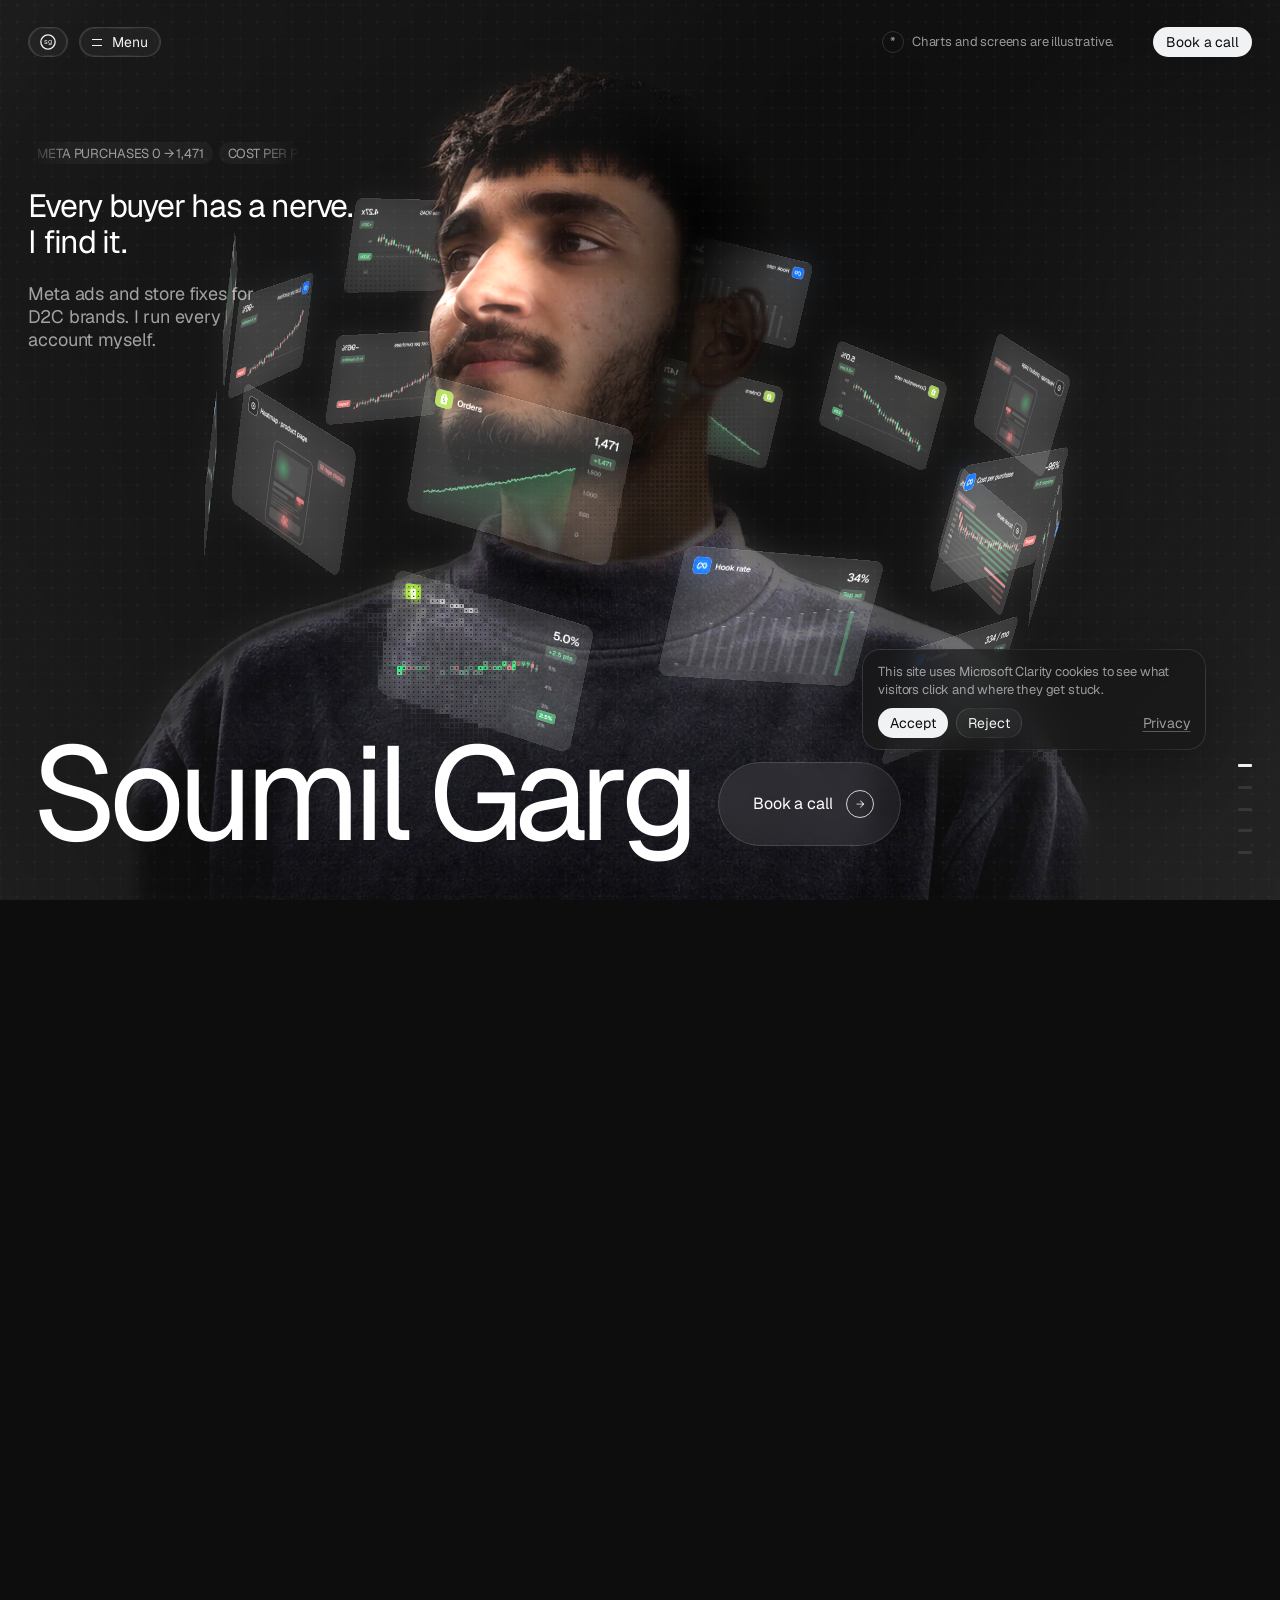
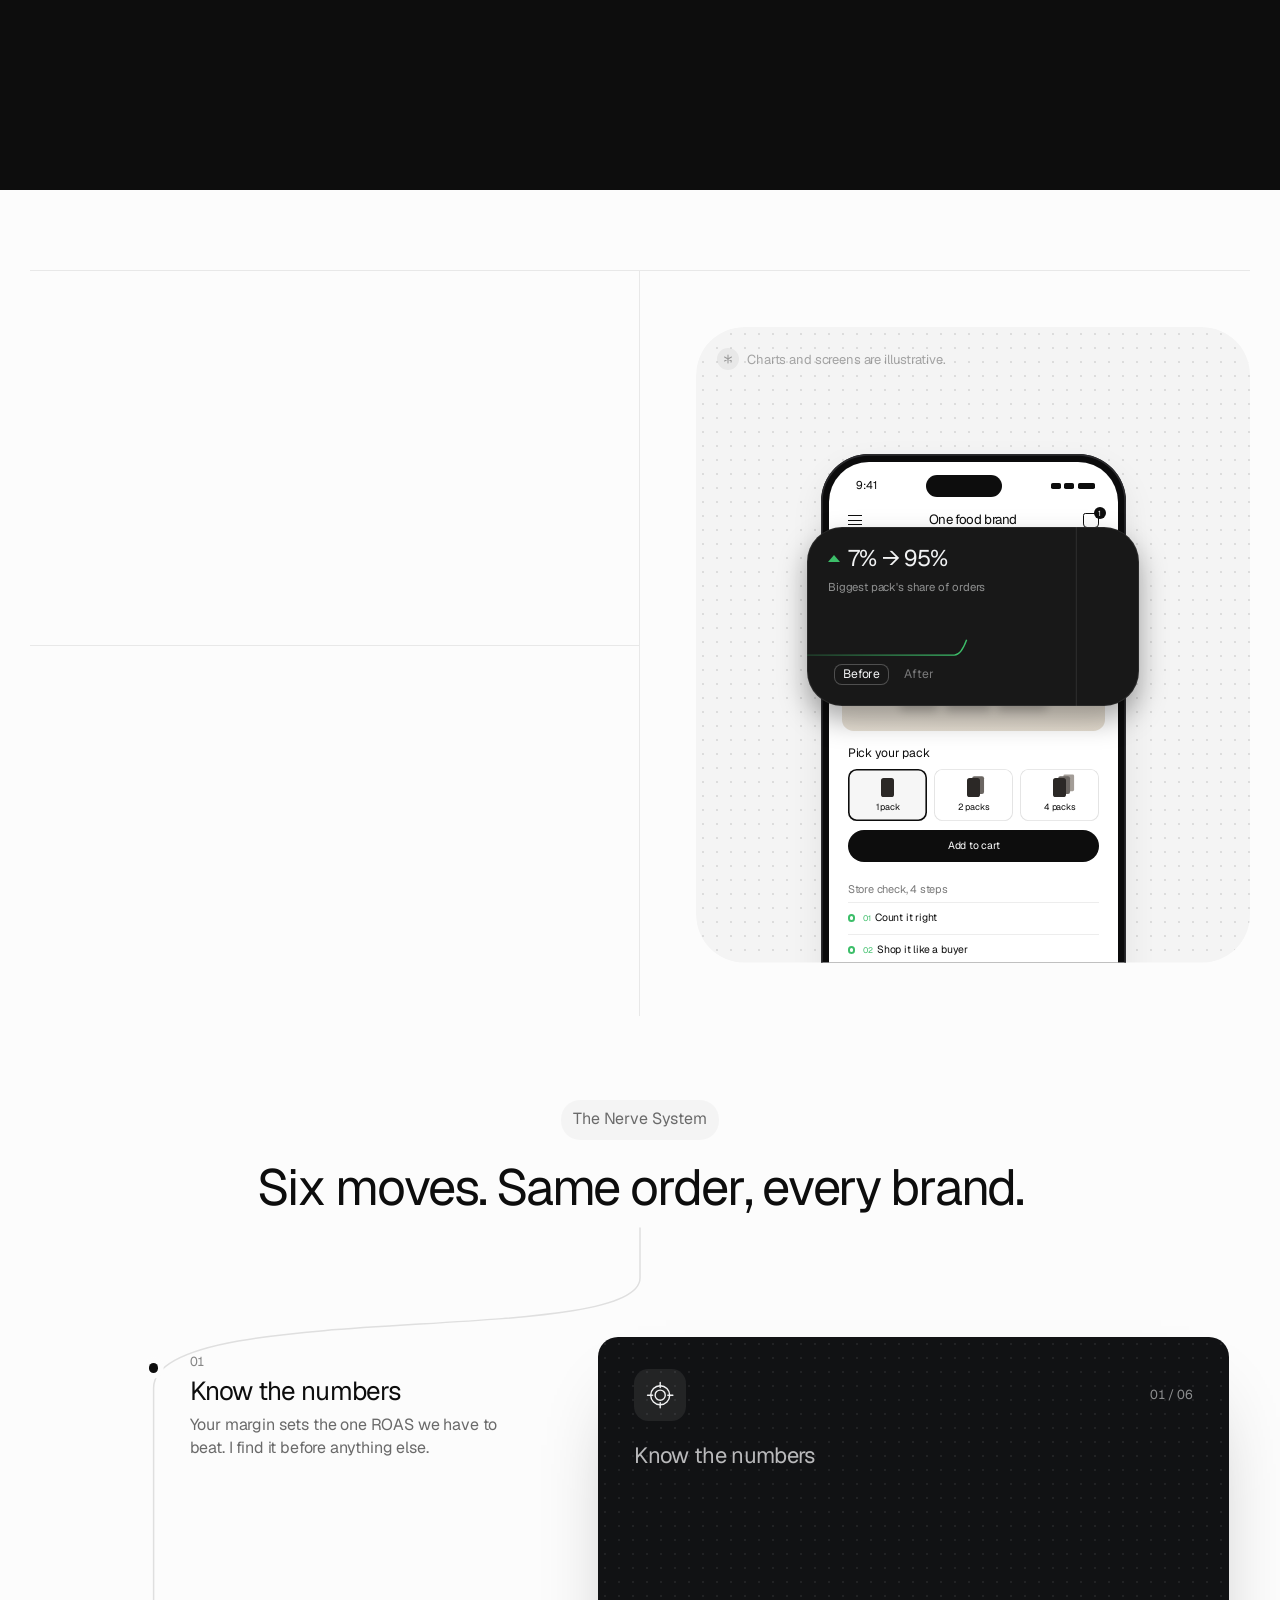
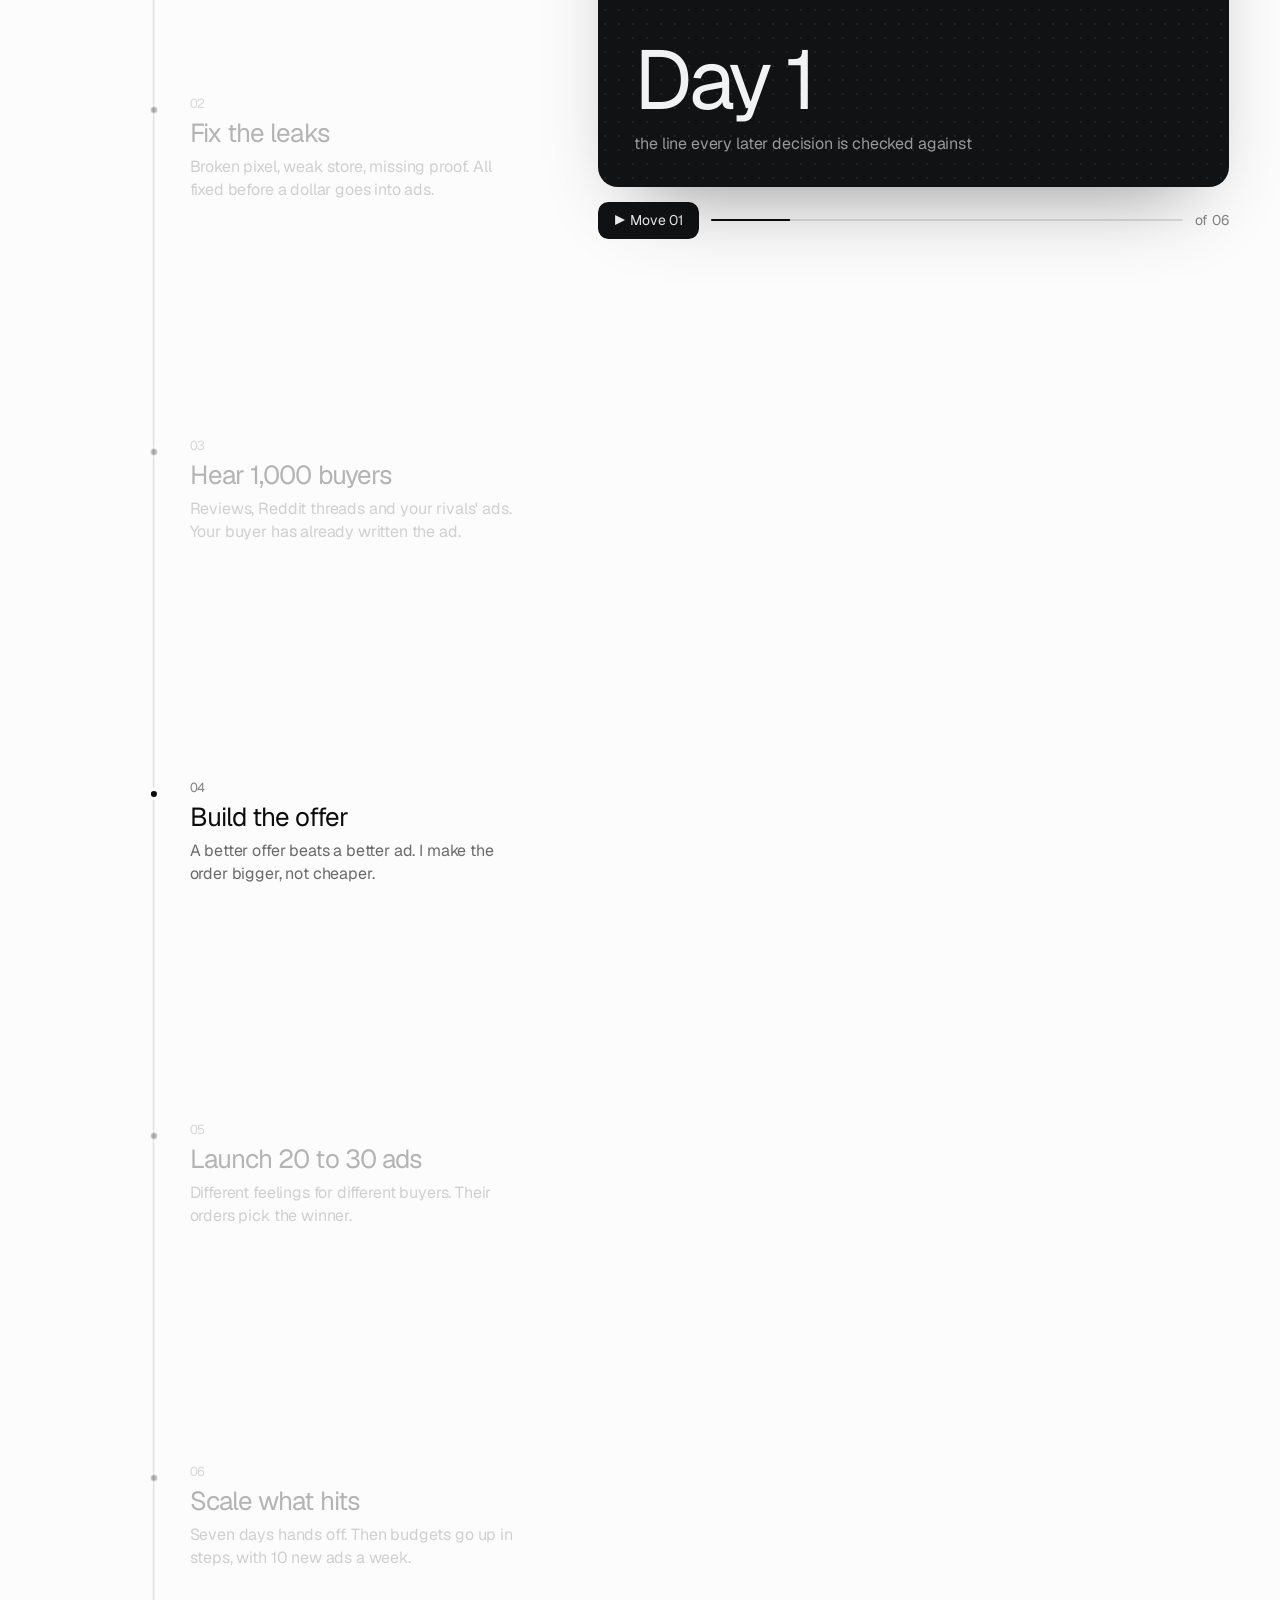
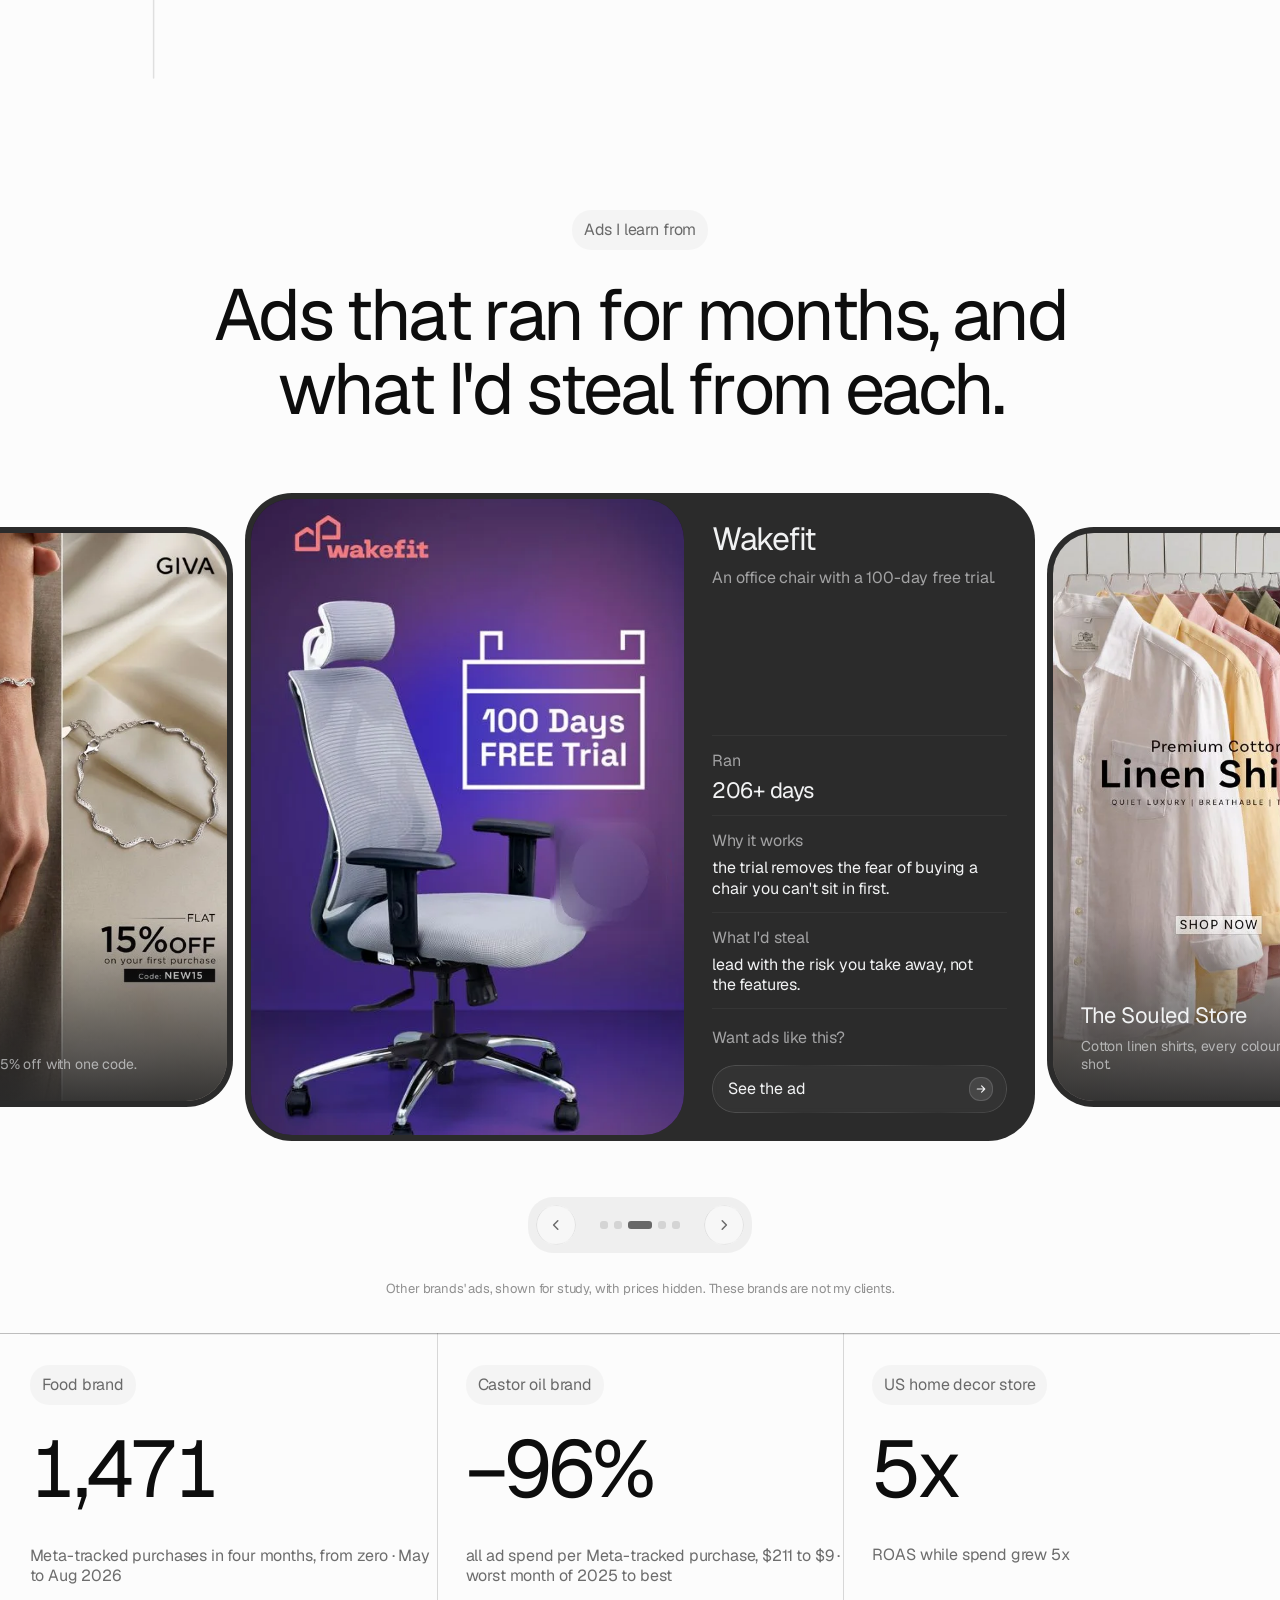
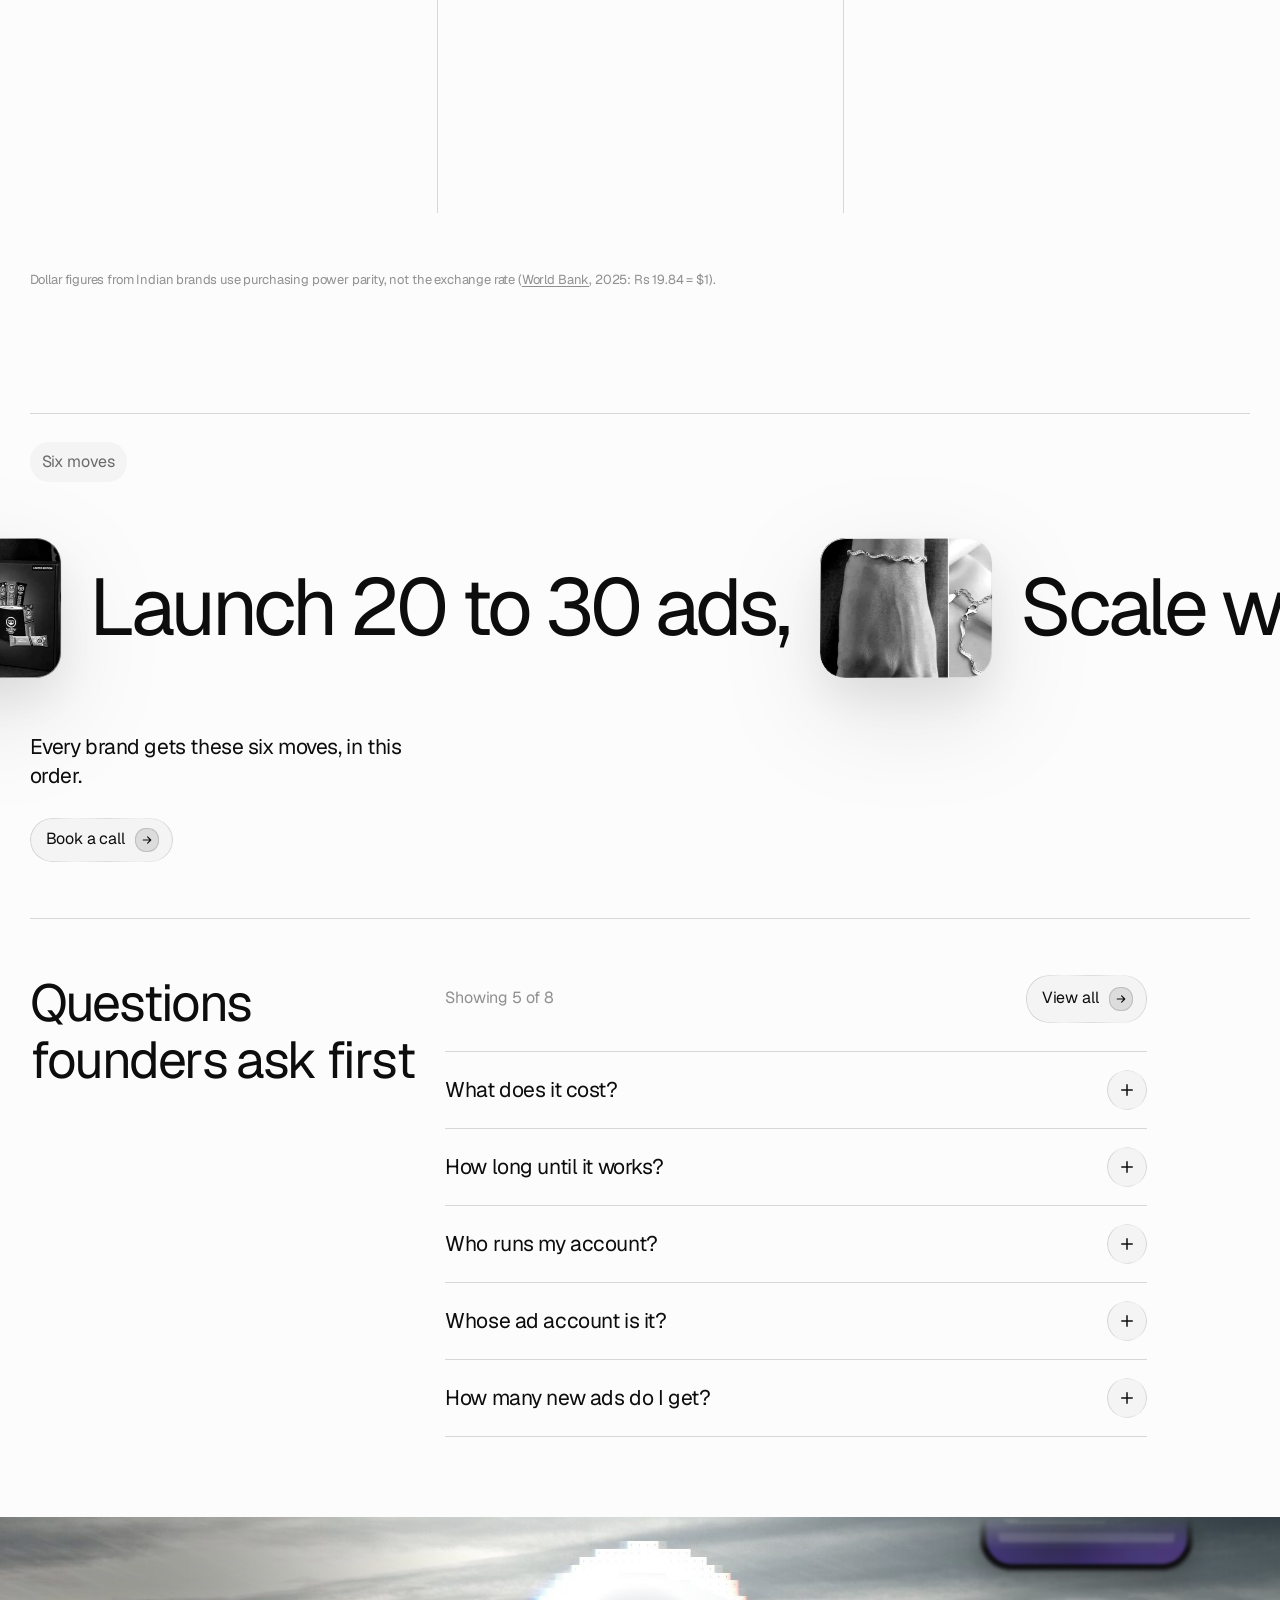
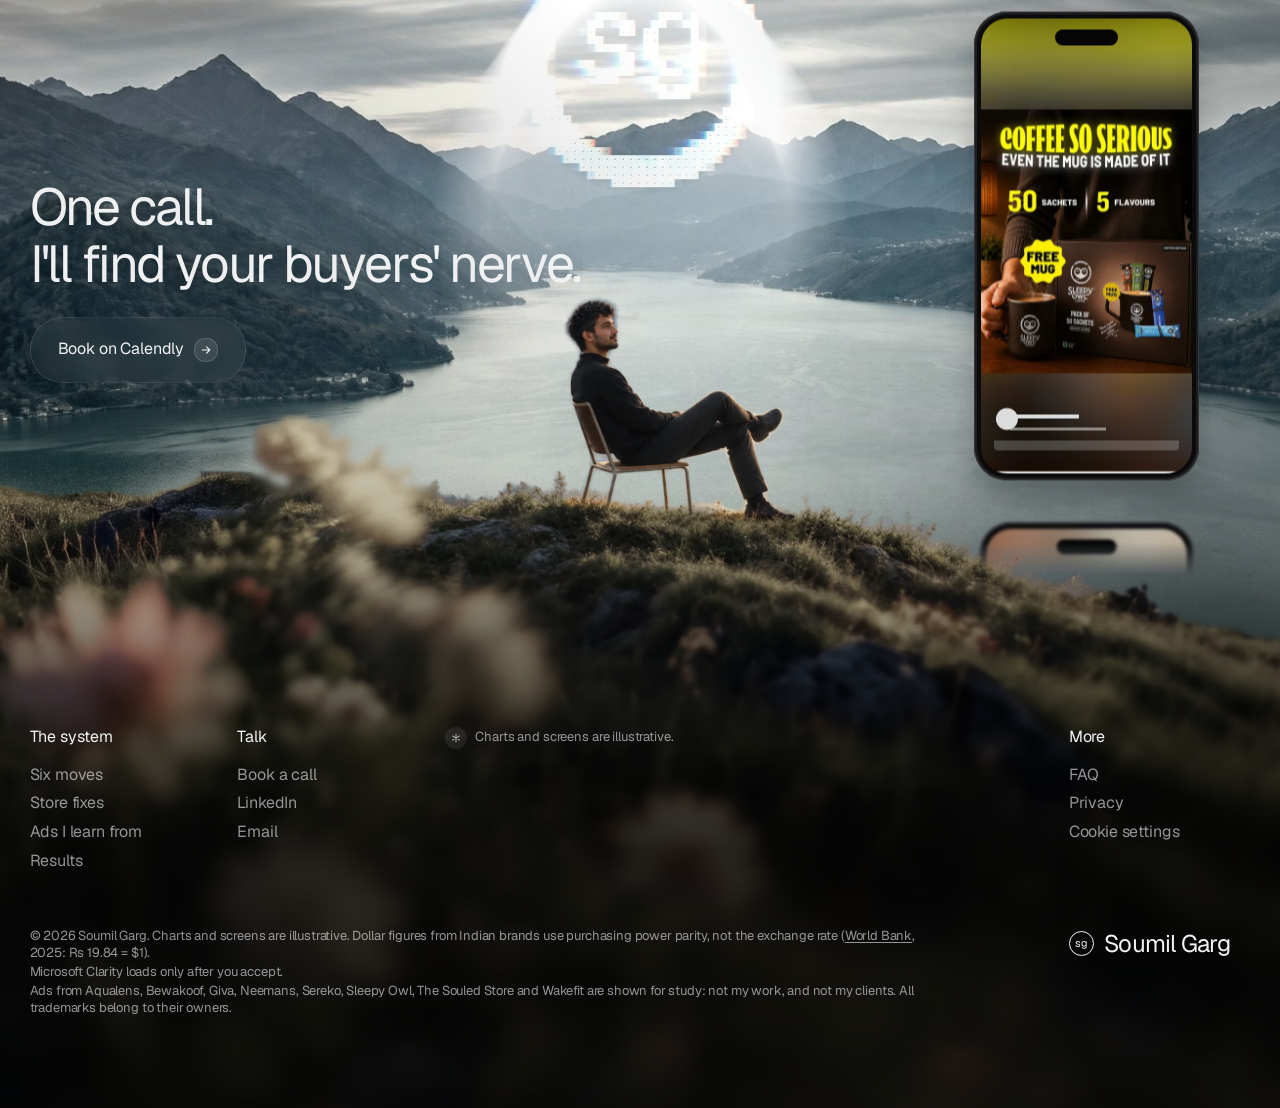
==== commit 27eaadfc: "v8: new site, shorter scroll, faster load, Microsoft Clarity, SG favicon Co-Authored-By: Claude Opus" ====
--- a/index.html
+++ b/index.html
@@ -3,539 +3,469 @@
 <head>
 <meta charset="utf-8">
 <meta name="viewport" content="width=device-width, initial-scale=1, viewport-fit=cover">
-<title>Soumil Garg | Meta ads, website fixes and ad accounts for D2C brands</title>
-<meta name="description" content="I make 60 new Meta ads a month for D2C brands in the US and India, show you what to fix on the page they land on, and run the ad account myself. Send your website and get your free top 3 fixes by email within 24 hours.">
-<link rel="canonical" href="https://soumilgarg.com/">
-<meta name="theme-color" content="#f3f1ec">
+<title>Soumil Garg: Meta ads and store fixes for D2C brands</title>
+<meta name="theme-color" content="#0d0d0d">
+<meta name="description" content="I find what makes your buyers feel something, write the ads that hit it and fix your store so they buy. Book a call.">
 <meta property="og:type" content="website">
 <meta property="og:url" content="https://soumilgarg.com/">
-<meta property="og:title" content="Soumil Garg | Ads people stop for. Then I find why they don't buy.">
-<meta property="og:description" content="60 new ads a month, website fixes as before and after pictures, and your Meta account checked every morning. Send your website, get your free top 3 fixes within 24 hours.">
-<meta property="og:image" content="https://soumilgarg.com/og.jpg">
+<meta property="og:title" content="Every buyer has a nerve. I find it.">
+<meta property="og:description" content="Meta ads and store fixes for D2C brands, run by me. Book a call and get your top 3 store fixes.">
+<meta property="og:image" content="https://soumilgarg.com/og.jpg?v=10">
 <meta property="og:image:width" content="1200">
 <meta property="og:image:height" content="630">
+<meta name="twitter:image" content="https://soumilgarg.com/og.jpg?v=10">
 <meta name="twitter:card" content="summary_large_image">
-<link rel="icon" href="favicon.svg" type="image/svg+xml">
-<link rel="apple-touch-icon" href="apple-touch-icon.png">
-<link rel="preload" href="fonts/anybody-normal.woff2" as="font" type="font/woff2" crossorigin>
-<link rel="preload" href="fonts/geist-var-latin.woff2" as="font" type="font/woff2" crossorigin>
-<link rel="stylesheet" href="css/v7.css?v=9">
-<script>
-  /* runs before paint: flags the page can read in CSS */
-  (function (d) {
-    var h = d.documentElement, q = location.search;
-    h.classList.add('js');
-    if (matchMedia('(prefers-reduced-motion: reduce)').matches || /[?&]rm=1/.test(q)) h.classList.add('rm');
-    if (matchMedia('(hover: none), (pointer: coarse)').matches) h.classList.add('touch');
-  })(document);
-</script>
-<script type="application/ld+json">
-{"@context":"https://schema.org","@type":"Person","name":"Soumil Garg","url":"https://soumilgarg.com/","image":"https://soumilgarg.com/img/soumil-900.webp","jobTitle":"Meta ads, ad creatives and website fixes for D2C brands","sameAs":["https://www.linkedin.com/in/soumil-garg/"]}
-</script>
+<meta name="twitter:title" content="Every buyer has a nerve. I find it.">
+<meta name="twitter:description" content="Meta ads and store fixes for D2C brands, run by me. Book a call and get your top 3 store fixes.">
+<link rel="icon" href="/favicon.ico" sizes="48x48">
+<link rel="icon" href="/favicon.png" type="image/png" sizes="96x96">
+<link rel="apple-touch-icon" href="/apple-touch-icon.png">
+<link rel="canonical" href="https://soumilgarg.com/">
+<link rel="preload" href="assets/fonts/Geist-Regular.woff2" as="font" type="font/woff2" crossorigin>
+<link rel="preload" href="assets/fonts/EBGaramond-400-sub.woff2" as="font" type="font/woff2" crossorigin>
+<link rel="stylesheet" href="css/app.css?v=23c53fa45e" data-screens-css>
+<script>document.documentElement.classList.add("js","loading"),setTimeout(function(){var h=document.documentElement;if(h.classList.contains("loading")&&!window.__v8){h.classList.remove("loading");var l=document.getElementById("loader");l&&l.remove()}},15e3);</script>
+<link rel="preload" href="js/vendor.js?v=2214d90312" as="script"><link rel="modulepreload" href="js/app.js?v=d0d4b5aaab"><link rel="preload" as="image" type="image/webp" href="assets/soumil_color.webp" media="(min-width:768px)" crossorigin><link rel="preload" as="image" type="image/webp" href="assets/soumil_color_m.webp" media="(max-width:767px)" crossorigin>
 </head>
 <body>
-<a class="skip" href="#main">Skip to content</a>
-
-<header class="nav">
-  <a class="nav-name" href="#top"><span class="nav-dot" aria-hidden="true"></span>Soumil Garg</a>
-  <nav class="nav-links" aria-label="Main">
-    <a href="#creatives">Ads</a>
-    <a href="#cro">Website fixes</a>
-    <a href="#accounts">Ad accounts</a>
-    <a href="#about">About</a>
-  </nav>
+<div id="loader" aria-hidden="true">
+  <div class="loader-inner">
+    <div class="loader-mark" id="loaderMark">Soumil Garg</div>
+    <div class="loader-line" id="loaderLine">Ads people stop for.</div>
+  </div>
+</div>
+<script>(function(){var m=document.getElementById("loaderMark"),l=document.getElementById("loaderLine"),reduce=matchMedia("(prefers-reduced-motion: reduce)").matches;if(reduce||!m.animate){window.__lettersDone=Promise.resolve();return}var QUAD="cubic-bezier(0.455, 0.03, 0.515, 0.955)",CUBIC="cubic-bezier(0.645, 0.045, 0.355, 1)",k=parseFloat(getComputedStyle(document.getElementById("loader")).getPropertyValue("--k"))||2.2,covers=[m,l].map(function(el){var c=document.createElement("i");return c.className="lw-cover",c.setAttribute("aria-hidden","true"),el.appendChild(c),c});m.style.filter="blur("+5*k+"px)";function write(el,cover,delay,dur){var pad=parseFloat(getComputedStyle(el).paddingLeft),w=el.clientWidth-2*pad,ramp=.25*w;return cover.style.width=1.25*w+2*pad+"px",cover.style.background="linear-gradient(90deg, rgba(13,13,13,0) 0, #0d0d0d "+ramp+"px)",cover.animate([{transform:"translateX("+(pad-ramp)+"px)"},{transform:"translateX("+(pad+w)+"px)"}],{duration:dur,delay,easing:QUAD,fill:"both"})}window.__lettersDone=new Promise(function(res){var font=document.fonts&&document.fonts.load?document.fonts.load('400 40px "EB Garamond"'):Promise.resolve(),fontReady=new Promise(function(r){font.then(r,r),setTimeout(r,1200)});window.__startWriting=function(){fontReady.then(go)},setTimeout(window.__startWriting,120);var go=function(){if(!go.ran){go.ran=!0,window.__writeT0=performance.now();var a=write(m,covers[0],0,1500);write(l,covers[1],550,1200),m.animate([{filter:"blur("+5*k+"px)"},{filter:"blur(0px)"}],{duration:1100,easing:CUBIC,fill:"forwards"}),m.style.filter="",setTimeout(res,1620),setTimeout(function(){covers.forEach(function(c){c.remove()}),m.getAnimations().forEach(function(x){x.cancel()})},1800)}}})})();</script>
+<header class="nav" id="nav">
+  <div class="nav-blur" aria-hidden="true"></div>
+  <div class="nav-l">
+    <a class="pill pill-logo" href="#top" aria-label="Soumil Garg, home"><svg class="wf-logo-svg" viewBox="0 0 16 16" aria-hidden="true" focusable="false"><circle cx="8" cy="8" r="7.15" fill="none" stroke="currentColor" stroke-width="1.3"/><text x="8" y="10.35" text-anchor="middle" font-size="7.2" font-family="Geist, system-ui, sans-serif" letter-spacing="-.2" fill="currentColor">sg</text></svg></a>
+    <button class="pill pill-menu" type="button" aria-label="Menu"><i class="menu-icon" aria-hidden="true"></i><span>Menu</span></button>
+  </div>
   <div class="nav-r">
-    <a class="btn red sm" href="#check"><span class="lbl-l">Get my free top 3 fixes</span><span class="lbl-s">Free top 3 fixes</span></a>
+    <span class="notice"><i class="notice-icon" aria-hidden="true">*</i>Charts and screens are illustrative.</span>
+    <a class="pill pill-solid" href="https://calendly.com/soumilgarg0888/new-meeting" target="_blank" rel="noopener">Book a call</a>
   </div>
 </header>
-
-<main id="main">
-
-  <!-- the hook: a ball, a wall, and a hit that never comes. The only thing on the page that moves by itself. -->
-  <section class="hero" id="top" aria-labelledby="hero-h">
-    <canvas id="scene" aria-hidden="true"></canvas>
-    <i class="pull-dot" aria-hidden="true"></i>
-
-    <div class="hero-post">
-      <p class="kicker" data-s="0">Soumil Garg. Meta ads for D2C brands in the US and India.</p>
-      <h1 class="hero-h" id="hero-h" data-s="1"><span class="h-game" aria-hidden="true">You’ve waited <b class="secs">a few</b> seconds for a ball to hit a wall.</span><span class="h-plain">Ads people stop for. Then I find why they don't buy.</span></h1>
-      <p class="hero-lede" data-s="2"><span class="h-game h-long" aria-hidden="true"><b>It never will.</b> <span class="h-more">But you stopped and waited to see if it would. Do your ads make people stop and wait? That is an ad's first job. Most ads never manage it. I make the Meta ads that do, send you the free top 3 fixes for your website, and run the ad account myself.</span></span><span class="h-game h-short" aria-hidden="true"><b>It never will.</b> <span class="h-more">But you stopped and waited to see if it would. Do your ads make people stop and wait? That is an ad's first job. Most ads never manage it.</span></span><span class="h-plain">I make the Meta ads that bring shoppers to your site, find out why they do not buy there, and run the ad account myself.</span></p>
-      <ul class="hero-chips" data-s="3">
-        <li><a href="#creatives"><b>60</b> new ads a month</a></li>
-        <li><a href="#check">Free top 3 fixes, in 24 hours</a></li>
-        <li><a href="#accounts">Your account checked every morning</a></li>
-      </ul>
-      <div class="hero-actions" data-s="4">
-        <a class="btn red" href="#check">Get my free top 3 fixes<svg class="arr" viewBox="0 0 14 14" aria-hidden="true"><path d="M2 7h10M8 3l4 4-4 4"/></svg></a>
-        <a class="btn ghost" href="#what">See what I do</a>
-      </div>
-    </div>
-
-    <button class="drag-hint" type="button">
-      <span class="dh-l hint-mouse"><svg class="dh-ar" viewBox="0 0 44 18" aria-hidden="true"><path d="M42 9H4M12 1.5L3 9l9 7.5" /></svg><span class="dh-t">Drag the ball back, then let go</span></span>
-      <span class="dh-l hint-touch"><svg class="dh-ar" viewBox="0 0 44 18" aria-hidden="true"><path d="M42 9H4M12 1.5L3 9l9 7.5" /></svg><span class="dh-t">Swipe left to pull it back, then let go</span></span>
-      <span class="dh-sub">or tap to let it swing</span>
-    </button>
-
-  </section>
-
-  <!-- what I do -->
-  <section class="sec what" id="what" aria-labelledby="what-h">
-    <div class="in">
-      <p class="strip"><b>Three earlier months of ads: 0 orders. My first month: 334.</b><span>One D2C brand, kept private. Orders tracked in Meta Ads Manager.</span></p>
-      <p class="sec-k" data-r>What I do</p>
-      <h2 class="sec-h" id="what-h" data-r>Three jobs, one person. <em>Hire me for one, or all three.</em></h2>
-      <div class="cards">
-        <a class="card" href="#creatives">
-          <span class="card-n">01</span>
-          <span class="card-k">Ad creatives</span>
-          <span class="card-h">60 new ads a month.</span>
-          <span class="card-p">Image ads, explainer reels, UGC-style videos, motion graphics and founder videos, in English and Hinglish. Written from your customers' own words. Tested 15 a week beside your best ads.</span>
-          <span class="card-go">How the 60 work<svg class="arr" viewBox="0 0 14 14" aria-hidden="true"><path d="M2 7h10M8 3l4 4-4 4"/></svg></span>
-        </a>
-        <a class="card" href="#cro">
-          <span class="card-n">02</span>
-          <span class="card-k">Website fixes</span>
-          <span class="card-h">Find what stops the sale.</span>
-          <span class="card-p">I shop your site on a phone like someone fresh off an ad, then show you, picture by picture, what to change so more of them buy. Start with the free top 3 fixes.</span>
-          <span class="card-go">See three real stores<svg class="arr" viewBox="0 0 14 14" aria-hidden="true"><path d="M2 7h10M8 3l4 4-4 4"/></svg></span>
-        </a>
-        <a class="card" href="#accounts">
-          <span class="card-n">03</span>
-          <span class="card-k">Ad account management</span>
-          <span class="card-h">Your Meta account, run by me.</span>
-          <span class="card-p">I open your account every morning and send a short WhatsApp note. The big calls happen once a week, on a full week of numbers. The account stays in your name.</span>
-          <span class="card-go">How I run accounts<svg class="arr" viewBox="0 0 14 14" aria-hidden="true"><path d="M2 7h10M8 3l4 4-4 4"/></svg></span>
-        </a>
-      </div>
-    </div>
-  </section>
-
-  <!-- 01 creatives -->
-  <section class="sec dark creatives" id="creatives" aria-labelledby="cr-h">
-    <div class="in">
-      <div class="split">
-        <div>
-          <p class="sec-k" data-r><span class="num">01</span>Ad creatives</p>
-          <h2 class="sec-h" id="cr-h" data-r>60 new ads a month. Most will lose. <em>That's the plan.</em></h2>
-        </div>
-        <div class="sec-body">
-          <p>Nobody can tell which ad will win before it runs. Not you, not me, not Meta. So I don't guess. Every month I make 60 new ads, put 15 a week beside the ads already selling for you, and let real spend pick the winners.</p>
-          <p>Nothing is judged on a bad day. A batch gets a full week of numbers before anything comes off. The winners get more budget and new versions of their own.</p>
-        </div>
-      </div>
-
-      <figure class="month" aria-label="An illustration of one month of ad testing. I make 60 ads in four weekly batches of 15, test them beside your current best ads, switch most off and keep 5. Tap a week to see where the month stands.">
-        <div class="month-top">
-          <p class="month-t">One month, 60 ads</p>
-          <div class="stops" role="group" aria-label="Step through the month">
-            <button type="button" data-stop="1" aria-pressed="false">Week 1</button>
-            <button type="button" data-stop="2" aria-pressed="false">Week 2</button>
-            <button type="button" data-stop="3" aria-pressed="false">Week 3</button>
-            <button type="button" data-stop="4" aria-pressed="false">Week 4</button>
-            <button type="button" data-stop="5" aria-pressed="true">Month end</button>
-          </div>
-        </div>
-        <div class="month-body">
-          <div class="month-grid" aria-hidden="true"><i class="cell made off" data-i="0" data-f="IMG"></i><i class="cell made off" data-i="1" data-f="VID"></i><i class="cell made off" data-i="2" data-f="UGC"></i><i class="cell made win v2" data-i="3" data-f="IMG"></i><i class="cell made off" data-i="4" data-f="IMG"></i><i class="cell made off" data-i="5" data-f="UGC"></i><i class="cell made off" data-i="6" data-f="MOT"></i><i class="cell made off" data-i="7" data-f="MOT"></i><i class="cell made off" data-i="8" data-f="IMG"></i><i class="cell made off" data-i="9" data-f="IMG"></i><i class="cell made off" data-i="10" data-f="VID"></i><i class="cell made off" data-i="11" data-f="UGC"></i><i class="cell made off" data-i="12" data-f="UGC"></i><i class="cell made off" data-i="13" data-f="VID"></i><i class="cell made off" data-i="14" data-f="IMG"></i><i class="cell made off" data-i="15" data-f="IMG"></i><i class="cell made off" data-i="16" data-f="VID"></i><i class="cell made off" data-i="17" data-f="UGC"></i><i class="cell made off" data-i="18" data-f="IMG"></i><i class="cell made win v2" data-i="19" data-f="IMG"></i><i class="cell made off" data-i="20" data-f="UGC"></i><i class="cell made off" data-i="21" data-f="MOT"></i><i class="cell made off" data-i="22" data-f="MOT"></i><i class="cell made off" data-i="23" data-f="IMG"></i><i class="cell made off" data-i="24" data-f="IMG"></i><i class="cell made off" data-i="25" data-f="VID"></i><i class="cell made off" data-i="26" data-f="UGC"></i><i class="cell made win v2" data-i="27" data-f="UGC"></i><i class="cell made off" data-i="28" data-f="VID"></i><i class="cell made off" data-i="29" data-f="IMG"></i><i class="cell made off" data-i="30" data-f="IMG"></i><i class="cell made off" data-i="31" data-f="VID"></i><i class="cell made off" data-i="32" data-f="UGC"></i><i class="cell made off" data-i="33" data-f="IMG"></i><i class="cell made off" data-i="34" data-f="IMG"></i><i class="cell made off" data-i="35" data-f="UGC"></i><i class="cell made off" data-i="36" data-f="MOT"></i><i class="cell made off" data-i="37" data-f="MOT"></i><i class="cell made off" data-i="38" data-f="IMG"></i><i class="cell made off" data-i="39" data-f="IMG"></i><i class="cell made off" data-i="40" data-f="VID"></i><i class="cell made win v2" data-i="41" data-f="UGC"></i><i class="cell made off" data-i="42" data-f="UGC"></i><i class="cell made off" data-i="43" data-f="VID"></i><i class="cell made off" data-i="44" data-f="IMG"></i><i class="cell made off" data-i="45" data-f="IMG"></i><i class="cell made off" data-i="46" data-f="VID"></i><i class="cell made off" data-i="47" data-f="UGC"></i><i class="cell made off" data-i="48" data-f="IMG"></i><i class="cell made off" data-i="49" data-f="IMG"></i><i class="cell made off" data-i="50" data-f="UGC"></i><i class="cell made off" data-i="51" data-f="MOT"></i><i class="cell made win v2" data-i="52" data-f="MOT"></i><i class="cell made off" data-i="53" data-f="IMG"></i><i class="cell made off" data-i="54" data-f="IMG"></i><i class="cell made off" data-i="55" data-f="VID"></i><i class="cell made off" data-i="56" data-f="UGC"></i><i class="cell made off" data-i="57" data-f="UGC"></i><i class="cell made off" data-i="58" data-f="VID"></i><i class="cell made off" data-i="59" data-f="IMG"></i></div>
-          <div class="month-best" aria-hidden="true">
-            <p class="best-l">Your current best ads</p>
-            <div class="best-grid"><i class="cell best" data-f="IMG"></i><i class="cell best" data-f="VID"></i><i class="cell best" data-f="UGC"></i></div>
-          </div>
-        </div>
-        <p class="month-line" aria-live="polite" data-l1="15 new ads go live next to your best ads. I touch nothing for a week." data-l2="Week 1 is decided on a full week of numbers. Most come off. The winners get more budget. 15 more go live." data-l3="Week 2 is decided the same way. 15 more go live." data-l4="Week 3 is decided. The last 15 go live." data-l5="60 made. 5 kept. Each winner gets new versions next month.">60 made. 5 kept. Each winner gets new versions next month.</p>
-        <p class="month-legend" aria-hidden="true"><span><i class="lg live"></i>Live, not decided yet</span><span><i class="lg made"></i>Made and tested</span><span><i class="lg off"></i>Switched off</span><span><i class="lg win"></i>Winner, more budget</span></p>
-        <figcaption>An illustration of how a month runs, not one client's real split. The share of winners changes every month.</figcaption>
-      </figure>
-
-      <div class="src">
-        <h3 class="src-h">Where the words come from</h3>
-        <ol class="src-list">
-          <li><b>Your reviews</b><span>I read at least 1,500 reviews, yours and your competitors', before I write one line.</span></li>
-          <li><b>Reddit and forums</b><span>How people describe the problem when no brand is listening.</span></li>
-          <li><b>Your past ads</b><span>What already sold for you, and why it worked.</span></li>
-          <li><b>Competitor ads that ran for months</b><span>An ad that has run for months is usually an ad that makes money. I work out why, then make something new. I never copy.</span></li>
+<nav class="wf-menu" id="navMenu" aria-label="Site menu" data-lenis-prevent inert>
+  <ul class="wf-menu-pri">
+    <li class="wf-menu-item" style="--ii:0"><a class="wf-menu-link" href="#top" data-tr-menu>Home</a></li>
+    <li class="wf-menu-item" style="--ii:1"><a class="wf-menu-link" href="#system" data-tr-menu>The Nerve System</a></li>
+    <li class="wf-menu-item" style="--ii:2"><a class="wf-menu-link" href="#store-fixes" data-tr-menu>Store fixes</a></li>
+    <li class="wf-menu-item" style="--ii:3"><a class="wf-menu-link" href="#winning-ads" data-tr-menu>Ads I learn from</a></li>
+    <li class="wf-menu-item" style="--ii:4"><a class="wf-menu-link" href="#results" data-tr-menu>Results</a></li>
+    <li class="wf-menu-item" style="--ii:5"><a class="wf-menu-link" href="#faq" data-tr-menu>FAQ</a></li>
+    <li class="wf-menu-item" style="--ii:6"><a class="wf-menu-link" href="https://calendly.com/soumilgarg0888/new-meeting" target="_blank" rel="noopener" data-tr-menu>Book a call</a></li>
+  </ul>
+  <ul class="wf-menu-sec">
+    <li class="wf-menu-sitem"><a href="https://www.linkedin.com/in/soumil-garg" target="_blank" rel="noopener">LinkedIn</a></li>
+    <li class="wf-menu-sitem"><a href="mailto:soumilgarg1111@gmail.com">Email</a></li>
+  </ul>
+</nav>
+<nav class="rail" id="rail" aria-label="Section progress">
+  <i data-rail-tick></i><i data-rail-tick></i><i data-rail-tick></i><i data-rail-tick></i><i data-rail-tick></i>
+</nav>
+<main id="top">
+  <div class="dark-run" id="darkRun">
+    <div class="gl-wrap" aria-hidden="true"><canvas id="gl"></canvas></div>
+    <section class="hero" id="hero" data-scroll="hero">
+      <div class="hero-sticky">
+        <div class="hero-ellipse" aria-hidden="true"></div>
+        <img class="hero-fallback" src="assets/soumil_color.webp" alt="Soumil Garg">
+        <div class="hero-copy" data-hero-copy>
+          <div class="chips" data-intro="1" aria-label="Results">
+            <div class="chips-track">
+              <span>META PURCHASES 0 → 1,471</span><span>COST PER PURCHASE −96%</span><span>ROAS 5.0x</span><span>LEADS 24.8K</span><span>AVG ORDER $20 → $43</span><span>AD SPEND $210 → $900/DAY</span><span>REVIEWS PULLED 997</span>
+              <span aria-hidden="true">META PURCHASES 0 → 1,471</span><span aria-hidden="true">COST PER PURCHASE −96%</span><span aria-hidden="true">ROAS 5.0x</span><span aria-hidden="true">LEADS 24.8K</span><span aria-hidden="true">AVG ORDER $20 → $43</span><span aria-hidden="true">AD SPEND $210 → $900/DAY</span><span aria-hidden="true">REVIEWS PULLED 997</span>
+            </div>
+          </div>
+          <h1 class="hero-head" data-intro="1">Every buyer has a nerve. <br>I find it.</h1>
+          <p class="hero-sub" data-intro="2">Meta ads and store fixes for D2C brands. I run every account myself.</p>
+          <p class="ph-note" data-intro="2"><i aria-hidden="true">*</i><span>Charts and screens are illustrative.</span></p>
+        </div>
+        <div class="hero-name" data-hero-copy>
+          <span class="giant" data-intro="2">Soumil Garg</span>
+          <a class="pill pill-big" data-intro="3" href="https://calendly.com/soumilgarg0888/new-meeting" target="_blank" rel="noopener"><span class="btn-text" data-roll="chars">Book a call</span> <i aria-hidden="true">→</i></a>
+        </div>
+      </div>
+    </section>
+    <section class="steps" id="system" data-scroll="steps" aria-label="The Nerve System">
+      <div class="steps-sticky" id="stepsSticky">
+        <div class="phone-wrap" id="phoneWrap" aria-hidden="true">
+          <div class="phone">
+            <div class="island"></div>
+            <div class="feed" id="feed"></div>
+            <div class="reel-ui"><span>Sponsored</span><b id="feedBrand">Food</b></div>
+          </div>
+          <div class="win w1"><small></small><b></b><em></em></div>
+          <div class="win w2"><small></small><b></b><em></em></div>
+          <div class="win w3"><small></small><b></b><em></em></div>
+        </div>
+        <div class="step-block" id="stepBlock">
+          <div class="step-pills" id="stepPills">
+            <span class="step-pill" data-step-pill>01</span>
+            <span class="step-pill" data-step-pill>02</span>
+            <span class="step-pill" data-step-pill>03</span>
+          </div>
+          <div class="step-copy" id="stepCopy">
+            <h2 class="step-title" id="stepTitle">Fix before spending.</h2>
+            <p class="step-sub" id="stepSub">I learn your margins, fix your tracking and fix your store before a single dollar goes into ads.</p>
+          </div>
+        </div>
+        <p class="step-note is-hidden" aria-hidden="true"><i>*</i><span>Illustrative screens</span></p>
+        <div class="exit-band" id="exitBand">
+          <i class="exit-icon" aria-hidden="true">↗</i>
+          <p class="exit-line">Let's find your buyers' nerve.</p>
+          <a class="pill pill-exit" href="https://calendly.com/soumilgarg0888/new-meeting" target="_blank" rel="noopener" tabindex="-1">Book a call <i aria-hidden="true">→</i></a>
+        </div>
+      </div>
+    </section>
+  </div>
+  <svg class="wf-defs" aria-hidden="true" focusable="false" width="0" height="0">
+    <symbol id="wf-i-arrow" viewBox="0 0 12 12"><path d="M2.25 6h7.5M6.6 2.85 9.75 6 6.6 9.15" fill="none" stroke="currentColor" stroke-width="1.15" stroke-linecap="round" stroke-linejoin="round"/></symbol>
+    <symbol id="wf-i-note" viewBox="0 0 12 12"><path d="M6 2v8M2.54 4 9.46 8M2.54 8 9.46 4" fill="none" stroke="currentColor" stroke-width="1.1" stroke-linecap="round"/></symbol>
+    <symbol id="wf-i-play" viewBox="0 0 16 16"><path d="M5.2 3.6v8.8a.5.5 0 0 0 .76.43l7.04-4.4a.5.5 0 0 0 0-.86L5.96 3.17a.5.5 0 0 0-.76.43Z" fill="currentColor"/></symbol>
+    <symbol id="wf-i-pause" viewBox="0 0 16 16"><path d="M5 3.5v9M11 3.5v9" stroke="currentColor" stroke-width="1.6" stroke-linecap="round"/></symbol>
+    <symbol id="wf-i-sound" viewBox="0 0 16 16"><path d="M2.5 6.2h2.2L8 3.4v9.2L4.7 9.8H2.5Z" fill="none" stroke="currentColor" stroke-width="1.2" stroke-linejoin="round"/><path d="M10.6 5.6a3.3 3.3 0 0 1 0 4.8M12.4 4a5.6 5.6 0 0 1 0 8" fill="none" stroke="currentColor" stroke-width="1.2" stroke-linecap="round"/></symbol>
+    <symbol id="wf-i-muted" viewBox="0 0 16 16"><path d="M2.5 6.2h2.2L8 3.4v9.2L4.7 9.8H2.5Z" fill="none" stroke="currentColor" stroke-width="1.2" stroke-linejoin="round"/><path d="m10.5 6 3.6 4M14.1 6l-3.6 4" stroke="currentColor" stroke-width="1.2" stroke-linecap="round"/></symbol>
+    <symbol id="wf-i-chev" viewBox="0 0 16 16"><path d="M9.8 3.8 5.6 8l4.2 4.2" fill="none" stroke="currentColor" stroke-width="1.5" stroke-linecap="round" stroke-linejoin="round"/></symbol>
+  </svg>
+  <section class="wf-sec wf-cro" id="store-fixes" data-theme="light" aria-labelledby="croTitle">
+    <div class="wf-cro-art">
+      <div class="wf-cro-l">
+        <div class="wf-cro-cell">
+          <h2 class="wf-h3 wf-cro-title" id="croTitle" data-reveal="chars" data-scroll>An ad can only promise.<br> The store has to deliver.</h2>
+        </div>
+        <div class="wf-cro-cell is-b">
+          <p class="wf-h3 wf-cro-lede" data-reveal="chars" data-scroll>Before a dollar goes into ads, I fix your store. Each change is chosen for one reason: more sales.</p>
+        </div>
+      </div>
+      <div class="wf-cro-r">
+        <figure class="wf-panel" aria-label="A store page on a phone, before and after the fix">
+          <div class="wf-panel-in">
+            <div class="wf-phone" aria-hidden="true">
+              <div class="wf-phone-scr" data-state="before">
+                <div class="wf-scr-bar"><span>9:41</span><i class="wf-scr-island"></i><span class="wf-scr-icons"><i></i><i></i><i></i></span></div>
+                <div class="wf-st-nav"><i class="wf-st-burger"></i><span class="wf-st-logo">One food brand</span><i class="wf-st-cart"><b>1</b></i></div>
+                <div class="wf-st-gift"><span class="wf-st-gift-a"></span><span class="wf-st-gift-b">Free mug unlocked</span><i class="wf-st-gift-bar"><i></i></i></div>
+                <div class="wf-st-hero"><i class="wf-st-pack is-s"></i><i class="wf-st-pack is-m"></i><i class="wf-st-pack is-l"></i></div>
+                <p class="wf-st-h">Pick your pack</p>
+                <div class="wf-st-tiles">
+                  <span class="wf-st-tile is-1"><i></i>1 pack</span>
+                  <span class="wf-st-tile is-2"><i></i>2 packs</span>
+                  <span class="wf-st-tile is-4"><i></i>4 packs<em>Free mug</em></span>
+                </div>
+                <span class="wf-st-btn">Add to cart</span>
+                <p class="wf-scr-lh">Store check, 4 steps</p>
+                <ol class="wf-scr-list">
+                  <li><i></i><span><em>01</em>Count it right</span></li>
+                  <li><i></i><span><em>02</em>Shop it like a buyer</span></li>
+                  <li><i></i><span><em>03</em>Check 265 things</span></li>
+                  <li><i></i><span><em>04</em>Fix the top 3 first</span></li>
+                </ol>
+              </div>
+            </div>
+            <div class="wf-pop" data-scroll-speed="0.02">
+              <div class="wf-pop-in" data-state="before">
+                <p class="wf-pop-num"><i aria-hidden="true"></i>7% → 95%</p>
+                <p class="wf-pop-sub">Biggest pack's share of orders</p>
+                <svg class="wf-pop-chart" viewBox="0 0 378 204" preserveAspectRatio="none" aria-hidden="true">
+                  <defs><linearGradient id="wfPopLine" x1="0" x2="1" y1="0" y2="0"><stop offset="0" stop-color="#3cbe69" stop-opacity=".25"/><stop offset=".55" stop-color="#3cbe69"/><stop offset="1" stop-color="#3cbe69"/></linearGradient></defs>
+                  <line x1="307" y1="0" x2="307" y2="204" stroke="rgba(241,242,243,.12)"/>
+                  <path class="wf-pop-line" d="M0 146H168C186 146 188 80 206 80H307" fill="none" stroke="url(#wfPopLine)" stroke-width="1.6" pathLength="1"/>
+                  <g class="wf-pop-dot"><circle cx="307" cy="80" r="7" fill="rgba(60,190,105,.25)"/><circle cx="307" cy="80" r="3.6" fill="#3cbe69" stroke="#e9fbef" stroke-width="1.4"/></g>
+                </svg>
+                <span class="wf-pop-pill">95%</span>
+                <div class="wf-pop-tabs" aria-hidden="true"><span class="is-b">Before</span><span class="is-a">After</span></div>
+              </div>
+            </div>
+          </div>
+          <p class="wf-note wf-panel-note"><svg aria-hidden="true"><use href="#wf-i-note"/></svg><span>Charts and screens are illustrative.</span></p>
+        </figure>
+      </div>
+    </div>
+  </section>
+  <section class="wf-sec wf-moves" id="moves" data-theme="light" aria-labelledby="movesTitle">
+    <div class="lz" data-lz>
+      <div class="lz-head">
+        <div class="wf-eyebrow" data-scroll data-scroll-offset="15"><span class="wf-eyebrow-text" id="movesChip">The Nerve System</span></div>
+        <h2 class="wf-h2 lz-title" id="movesTitle" data-reveal="chars" data-scroll>Six moves. Same order, every brand. <img class="lz-av" src="assets/mv_avatar.jpg" alt="" width="48" height="48"></h2>
+      </div>
+      <div class="lz-body">
+        <svg class="lz-path" aria-hidden="true" preserveAspectRatio="none"><path class="lz-path-bg"/><path class="lz-path-fg"/></svg>
+        <ol class="lz-steps" aria-label="The six moves">
+          <li class="lz-step" data-k="0"><span class="lz-dot" aria-hidden="true"></span><p class="lz-n">01</p><h3 class="lz-name">Know the numbers</h3><p class="lz-line">Your margin sets the one ROAS we have to beat. I find it before anything else.</p>
+            <div class="lz-inline" aria-hidden="true"><span class="lz-ic"><svg viewBox="0 0 48 48"><circle cx="24" cy="24" r="15"/><circle cx="24" cy="24" r="8"/><path d="M24 4v8M24 36v8M4 24h8M36 24h8"/></svg></span><p class="lz-num">Day 1</p><p class="lz-cap">the line every later decision is checked against</p></div></li>
+          <li class="lz-step" data-k="1"><span class="lz-dot" aria-hidden="true"></span><p class="lz-n">02</p><h3 class="lz-name">Fix the leaks</h3><p class="lz-line">Broken pixel, weak store, missing proof. All fixed before a dollar goes into ads.</p>
+            <div class="lz-inline" aria-hidden="true"><span class="lz-ic"><svg viewBox="0 0 48 48"><path d="M10 14h28l-4 22H14Z"/><path d="M18 14a6 6 0 0 1 12 0"/><path d="M19 25l4 4 7-8"/></svg></span><p class="lz-num">2x</p><p class="lz-cap">one store's pixel was counting every sale twice</p></div></li>
+          <li class="lz-step" data-k="2"><span class="lz-dot" aria-hidden="true"></span><p class="lz-n">03</p><h3 class="lz-name">Hear 1,000 buyers</h3><p class="lz-line">Reviews, Reddit threads and your rivals' ads. Your buyer has already written the ad.</p>
+            <div class="lz-inline" aria-hidden="true"><span class="lz-ic"><svg viewBox="0 0 48 48"><path d="M8 12h22v14H17l-6 5v-5H8Z"/><path d="M34 18h6v14h-3v5l-6-5H22v-2"/></svg></span><p class="lz-num">997</p><p class="lz-cap">Amazon reviews pulled for one castor oil study</p></div></li>
+          <li class="lz-step" data-k="3"><span class="lz-dot" aria-hidden="true"></span><p class="lz-n">04</p><h3 class="lz-name">Build the offer</h3><p class="lz-line">A better offer beats a better ad. I make the order bigger, not cheaper.</p>
+            <div class="lz-inline" aria-hidden="true"><span class="lz-ic"><svg viewBox="0 0 48 48"><rect x="9" y="20" width="30" height="20" rx="2"/><path d="M7 14h34v6H7ZM24 14v26"/><path d="M24 14c-3-6-11-6-9-1 1 2 5 1 9 1 4 0 8 1 9-1 2-5-6-5-9 1"/></svg></span><p class="lz-num">$20 → $43</p><p class="lz-cap">net sales per order, before and during a sale with a free mug and new prices</p></div></li>
+          <li class="lz-step" data-k="4"><span class="lz-dot" aria-hidden="true"></span><p class="lz-n">05</p><h3 class="lz-name">Launch 20 to 30 ads</h3><p class="lz-line">Different feelings for different buyers. Their orders pick the winner.</p>
+            <div class="lz-inline" aria-hidden="true"><span class="lz-ic"><svg viewBox="0 0 48 48"><rect x="8" y="8" width="13" height="16" rx="2"/><rect x="27" y="8" width="13" height="16" rx="2"/><rect x="8" y="28" width="13" height="12" rx="2"/><rect x="27" y="28" width="13" height="12" rx="2"/></svg></span><p class="lz-num">74.8%</p><p class="lz-cap">of a sale's Meta-tracked purchases came from one video, run as six ads</p></div></li>
+          <li class="lz-step" data-k="5"><span class="lz-dot" aria-hidden="true"></span><p class="lz-n">06</p><h3 class="lz-name">Scale what hits</h3><p class="lz-line">Seven days hands off. Then budgets go up in steps, with 10 new ads a week.</p>
+            <div class="lz-inline" aria-hidden="true"><span class="lz-ic"><svg viewBox="0 0 48 48"><path d="M8 38h8v-8h8v-8h8v-8h8"/><path d="M32 8h8v8"/></svg></span><p class="lz-num">$210 → $900</p><p class="lz-cap">daily ad spend, day one to peak of one sale. $11 average spend per order</p></div></li>
         </ol>
-      </div>
-
-      <div class="formats">
-        <p class="formats-k">Formats</p>
-        <ul><li>Image ads</li><li>Explainer reels</li><li>UGC-style videos</li><li>Motion graphics</li><li>Founder videos</li><li>English and Hinglish</li></ul>
-      </div>
-    </div>
-
-    <div class="reel">
-      <div class="reel-head in">
-        <p class="reel-k">19 image ads I made for this page</p>
-        <p class="reel-note">Made-up brands, real formats. Client work stays private. Swipe sideways.</p>
-      </div>
-      <div class="reel-track" role="region" tabindex="0" aria-label="Sample ads, scroll sideways">
-        <img src="img/posts/p01_coldbrew.webp" srcset="img/posts/p01_coldbrew.webp 1x, img/posts/p01_coldbrew@2.webp 2x" alt="Sample ad: cold brew coffee" width="360" height="530" loading="lazy">
-        <img src="img/posts/p04_serum.webp" srcset="img/posts/p04_serum.webp 1x, img/posts/p04_serum@2.webp 2x" alt="Sample ad: face serum" width="360" height="530" loading="lazy">
-        <img src="img/posts/p03_brass.webp" srcset="img/posts/p03_brass.webp 1x, img/posts/p03_brass@2.webp 2x" alt="Sample ad: brass home decor" width="360" height="530" loading="lazy">
-        <img src="img/posts/p15_ugc_granola.webp" srcset="img/posts/p15_ugc_granola.webp 1x, img/posts/p15_ugc_granola@2.webp 2x" alt="Sample ad: UGC-style granola post" width="360" height="530" loading="lazy">
-        <img src="img/posts/p02_hotsauce.webp" srcset="img/posts/p02_hotsauce.webp 1x, img/posts/p02_hotsauce@2.webp 2x" alt="Sample ad: hot sauce" width="360" height="530" loading="lazy">
-        <img src="img/posts/p11_hairoil.webp" srcset="img/posts/p11_hairoil.webp 1x, img/posts/p11_hairoil@2.webp 2x" alt="Sample ad: hair oil" width="360" height="530" loading="lazy">
-        <img src="img/posts/p06_dog.webp" srcset="img/posts/p06_dog.webp 1x, img/posts/p06_dog@2.webp 2x" alt="Sample ad: dog food" width="360" height="530" loading="lazy">
-        <img src="img/posts/p08_gin.webp" srcset="img/posts/p08_gin.webp 1x, img/posts/p08_gin@2.webp 2x" alt="Sample ad: gin" width="360" height="530" loading="lazy">
-        <img src="img/posts/p14_spf.webp" srcset="img/posts/p14_spf.webp 1x, img/posts/p14_spf@2.webp 2x" alt="Sample ad: sunscreen" width="360" height="530" loading="lazy">
-        <img src="img/posts/p10_vase.webp" srcset="img/posts/p10_vase.webp 1x, img/posts/p10_vase@2.webp 2x" alt="Sample ad: ceramic vase" width="360" height="530" loading="lazy">
-        <img src="img/posts/p13_honey.webp" srcset="img/posts/p13_honey.webp 1x, img/posts/p13_honey@2.webp 2x" alt="Sample ad: honey" width="360" height="530" loading="lazy">
-        <img src="img/posts/p09_bar.webp" srcset="img/posts/p09_bar.webp 1x, img/posts/p09_bar@2.webp 2x" alt="Sample ad: protein bar" width="360" height="530" loading="lazy">
-        <img src="img/posts/p05_candle.webp" srcset="img/posts/p05_candle.webp 1x, img/posts/p05_candle@2.webp 2x" alt="Sample ad: candle" width="360" height="530" loading="lazy">
-        <img src="img/posts/p12_soda.webp" srcset="img/posts/p12_soda.webp 1x, img/posts/p12_soda@2.webp 2x" alt="Sample ad: soda" width="360" height="530" loading="lazy">
-        <img src="img/posts/p18_wok.webp" srcset="img/posts/p18_wok.webp 1x, img/posts/p18_wok@2.webp 2x" alt="Sample ad: wok" width="360" height="530" loading="lazy">
-        <img src="img/posts/p07_oliveoil.webp" srcset="img/posts/p07_oliveoil.webp 1x, img/posts/p07_oliveoil@2.webp 2x" alt="Sample ad: olive oil" width="360" height="530" loading="lazy">
-        <img src="img/posts/p19_cat.webp" srcset="img/posts/p19_cat.webp 1x, img/posts/p19_cat@2.webp 2x" alt="Sample ad: cat product" width="360" height="530" loading="lazy">
-        <img src="img/posts/p20_bowls.webp" srcset="img/posts/p20_bowls.webp 1x, img/posts/p20_bowls@2.webp 2x" alt="Sample ad: ceramic bowls" width="360" height="530" loading="lazy">
-        <img src="img/posts/p17_face.webp" srcset="img/posts/p17_face.webp 1x, img/posts/p17_face@2.webp 2x" alt="Sample ad: skincare" width="360" height="530" loading="lazy">
-      </div>
-      <div class="in sec-cta"><p>Want 60 new ads a month beside your best ones?</p><a class="btn sticker" href="#check" data-want="ads">Talk to me about ads<svg class="arr" viewBox="0 0 14 14" aria-hidden="true"><path d="M2 7h10M8 3l4 4-4 4"/></svg></a></div>
-    </div>
-  </section>
-
-  <!-- 02 website fixes -->
-  <section class="sec cro" id="cro" aria-labelledby="cro-h">
-    <div class="in">
-      <div class="split">
-        <div>
-          <p class="sec-k" data-r><span class="num">02</span>Website fixes</p>
-          <h2 class="sec-h" id="cro-h" data-r>Your ad gets the click. <em>Your page decides the sale.</em></h2>
-        </div>
-        <div class="sec-body">
-          <p>When sales slow, the ads get the blame. Often the page is the leak. I shop your site on a phone, the way someone fresh off an Instagram ad does, and write down everything that made me hesitate.</p>
-          <p>Agencies call this CRO, conversion rate optimisation. I call it finding what stops the sale. Every change comes as a before and after picture with one plain line on why it sells more. No jargon. No 40-page deck.</p>
-        </div>
-      </div>
-
-      <div class="tears">
-        <div class="tears-top">
-          <h3 class="tears-h">Three real stores, three fixes each. <span>Drag the line to compare before and after.</span></h3>
-          <div class="tabs" role="tablist" aria-label="Store checks">
-            <button role="tab" type="button" aria-selected="true" aria-controls="t-olipop" id="tab-olipop">OLIPOP</button>
-            <button role="tab" type="button" aria-selected="false" aria-controls="t-bummer" id="tab-bummer">Bummer</button>
-            <button role="tab" type="button" aria-selected="false" aria-controls="t-sarkar" id="tab-sarkar">Sarkar</button>
-          </div>
-        </div>
-
-        <div class="tear" id="t-olipop" role="tabpanel" aria-labelledby="tab-olipop">
-          <p class="tear-meta">OLIPOP, prebiotic soda, US. Checked on their live site, 7 Nov 2026.</p>
-          <div class="chg-row">
-            <article class="chg">
-              <figure class="cmp" style="aspect-ratio: 780 / 741"><img class="cmp-a" src="img/cro/olipop-1-after.webp" alt="After: a box above Add to Cart says one 12 pack ships for $3.99 and two ship free, with an Add 2 button" width="780" height="741" loading="lazy"><div class="cmp-b"><img src="img/cro/olipop-1-before.webp" alt="Before: One Time $35.99 and Add to Cart, with nothing about shipping" width="780" height="741" loading="lazy"></div><i class="cmp-h" aria-hidden="true"><b>Drag</b></i><span class="cmp-l l-b">Before, live</span><span class="cmp-l l-a">After, my fix</span><input class="cmp-r" type="range" min="0" max="100" value="50" aria-label="Before and after: tell one-pack buyers that 2 packs ship free"></figure>
-              <h4><span>1</span>Tell one-pack buyers that 2 packs ship free</h4>
-              <p>One 12 pack is $35.99 (about Rs 3,000). It sits under the $50 free-shipping line, so it pays $3.99 shipping (about Rs 330). Say so on the product page and offer the second pack right there. More people take two.</p>
-            </article>
-            <article class="chg">
-              <figure class="cmp" style="aspect-ratio: 780 / 1016"><img class="cmp-a" src="img/cro/olipop-2-after.webp" alt="After: 50 calories, 5g sugar and 9g prebiotic fiber shown right under the name" width="780" height="1016" loading="lazy"><div class="cmp-b"><img src="img/cro/olipop-2-before.webp" alt="Before: the first screen shows the name and a holiday line, no calories or sugar" width="780" height="1016" loading="lazy"></div><i class="cmp-h" aria-hidden="true"><b>Drag</b></i><span class="cmp-l l-b">Before, live</span><span class="cmp-l l-a">After, my fix</span><input class="cmp-r" type="range" min="0" max="100" value="50" aria-label="Before and after: calories and sugar on the first screen"></figure>
-              <h4><span>2</span>Put calories and sugar on the first screen</h4>
-              <p>A shopper from an ad came for one answer: why this beats regular soda. The answer, 50 calories and 5g sugar, sits three screens down. Put it under the price.</p>
-            </article>
-            <article class="chg">
-              <figure class="cmp" style="aspect-ratio: 780 / 741"><img class="cmp-a" src="img/cro/olipop-3-after.webp" alt="After: a 45-day money-back guarantee box right under Add to Cart" width="780" height="741" loading="lazy"><div class="cmp-b"><img src="img/cro/olipop-3-before.webp" alt="Before: no guarantee anywhere near the Add to Cart button" width="780" height="741" loading="lazy"></div><i class="cmp-h" aria-hidden="true"><b>Drag</b></i><span class="cmp-l l-b">Before, live</span><span class="cmp-l l-a">After, my fix</span><input class="cmp-r" type="range" min="0" max="100" value="50" aria-label="Before and after: the 45-day guarantee next to Add to Cart"></figure>
-              <h4><span>3</span>Put the 45-day guarantee next to Add to Cart</h4>
-              <p>Twelve cans of a flavour you have never tried feels like a gamble. OLIPOP already promises a 45-day guarantee, but only in the cart and the footer. Say it where the doubt is.</p>
-            </article>
-          </div>
-          <p class="tear-close">3 changes from a 7 Nov 2026 check.</p>
-        </div>
-
-        <div class="tear" id="t-bummer" role="tabpanel" aria-labelledby="tab-bummer" hidden>
-          <p class="tear-meta">Bummer, underwear and socks, India. Checked on their live site, 2 Nov 2026.</p>
-          <div class="chg-row">
-            <article class="chg">
-              <figure class="cmp" style="aspect-ratio: 780 / 728"><img class="cmp-a" src="img/cro/bummer-1-after.webp" alt="After: under the price, a box offering 2 pairs for 1,078 rupees and 10% off a second pair" width="780" height="728" loading="lazy"><div class="cmp-b"><img src="img/cro/bummer-1-before.webp" alt="Before: under the 599 rupee price, a pay-later EMI box" width="780" height="728" loading="lazy"></div><i class="cmp-h" aria-hidden="true"><b>Drag</b></i><span class="cmp-l l-b">Before, live</span><span class="cmp-l l-a">After, my fix</span><input class="cmp-r" type="range" min="0" max="100" value="50" aria-label="Before and after: sell the second pair under the price"></figure>
-              <h4><span>1</span>Under the price, sell the second pair, not EMI</h4>
-              <p>Nobody needs EMI (paying in monthly instalments) on a Rs 599 pair (about $7). The spot under the price is the first thing people read after the price. Use it for the offer that makes the order bigger.</p>
-            </article>
-            <article class="chg">
-              <figure class="cmp" style="aspect-ratio: 780 / 741"><img class="cmp-a" src="img/cro/bummer-2-after.webp" alt="After: a fit note from 1,296 reviews sits right above the size buttons" width="780" height="741" loading="lazy"><div class="cmp-b"><img src="img/cro/bummer-2-before.webp" alt="Before: size buttons with no fit help" width="780" height="741" loading="lazy"></div><i class="cmp-h" aria-hidden="true"><b>Drag</b></i><span class="cmp-l l-b">Before, live</span><span class="cmp-l l-a">After, my fix</span><input class="cmp-r" type="range" min="0" max="100" value="50" aria-label="Before and after: fit help at the size buttons"></figure>
-              <h4><span>2</span>Say how it fits, right at the size buttons</h4>
-              <p>"Will it fit?" is the big worry with underwear online. Their 1,296 reviews already answer it, four screens down. Say it at the size buttons, where people pick.</p>
-            </article>
-            <article class="chg">
-              <figure class="cmp" style="aspect-ratio: 780 / 988"><img class="cmp-a" src="img/cro/bummer-3-after.webp" alt="After: a sold out label and a WhatsApp restock alert on the boxers page" width="780" height="988" loading="lazy"><div class="cmp-b"><img src="img/cro/bummer-3-before.webp" alt="Before: sold out boxers shown with no label" width="780" height="988" loading="lazy"></div><i class="cmp-h" aria-hidden="true"><b>Drag</b></i><span class="cmp-l l-b">Before, live</span><span class="cmp-l l-a">After, my fix</span><input class="cmp-r" type="range" min="0" max="100" value="50" aria-label="Before and after: sold out label and restock alert"></figure>
-              <h4><span>3</span>Say "sold out" on the card, and collect a restock alert</h4>
-              <p>Every boxer was sold out, yet the page looked open for business. Say so, and offer a WhatsApp ping when sizes return. A dead end becomes a lead.</p>
-            </article>
-          </div>
-          <p class="tear-close">3 of the 9 changes in the full report.</p>
-        </div>
-
-        <div class="tear" id="t-sarkar" role="tabpanel" aria-labelledby="tab-sarkar" hidden>
-          <p class="tear-meta">Sarkar, perfume, India. Checked on their live site, 2 Nov 2026.</p>
-          <div class="chg-row">
-            <article class="chg">
-              <figure class="cmp" style="aspect-ratio: 780 / 1092"><img class="cmp-a" src="img/cro/sarkar-1-after.webp" alt="After: the 1,999 rupee checkout price shown big under the product name" width="780" height="1092" loading="lazy"><div class="cmp-b"><img src="img/cro/sarkar-1-before.webp" alt="Before: 2,199 rupees shown big, the lower checkout price in tiny text at the bottom" width="780" height="1092" loading="lazy"></div><i class="cmp-h" aria-hidden="true"><b>Drag</b></i><span class="cmp-l l-b">Before, live</span><span class="cmp-l l-a">After, my fix</span><input class="cmp-r" type="range" min="0" max="100" value="50" aria-label="Before and after: make the checkout price the big price"></figure>
-              <h4><span>1</span>Make the checkout price the big price</h4>
-              <p>People decide on the biggest number they see. Rs 2,199 (about $26) was big. The real checkout price, Rs 1,999 (about $24), sat in tiny text at the bottom. Swap them.</p>
-            </article>
-            <article class="chg">
-              <figure class="cmp" style="aspect-ratio: 780 / 862"><img class="cmp-a" src="img/cro/sarkar-2-after.webp" alt="After: the home banner says what it is, the Buy 2 deal and a shop button" width="780" height="862" loading="lazy"><div class="cmp-b"><img src="img/cro/sarkar-2-before.webp" alt="Before: a Payday Party banner with no product, deal or button" width="780" height="862" loading="lazy"></div><i class="cmp-h" aria-hidden="true"><b>Drag</b></i><span class="cmp-l l-b">Before, live</span><span class="cmp-l l-a">After, my fix</span><input class="cmp-r" type="range" min="0" max="100" value="50" aria-label="Before and after: product, deal and button on the first screen"></figure>
-              <h4><span>2</span>Say what it is and what the deal is, on the first screen</h4>
-              <p>The home banner had no product, no deal and no button. Someone arriving from an ad needs all three at once. One line and a button turn the banner into a shop window.</p>
-            </article>
-            <article class="chg">
-              <figure class="cmp" style="aspect-ratio: 780 / 741"><img class="cmp-a" src="img/cro/sarkar-3-after.webp" alt="After: 4.0 stars from 998 reviews under the product name" width="780" height="741" loading="lazy"><div class="cmp-b"><img src="img/cro/sarkar-3-before.webp" alt="Before: no star rating near the product name" width="780" height="741" loading="lazy"></div><i class="cmp-h" aria-hidden="true"><b>Drag</b></i><span class="cmp-l l-b">Before, live</span><span class="cmp-l l-a">After, my fix</span><input class="cmp-r" type="range" min="0" max="100" value="50" aria-label="Before and after: show the star rating under the name"></figure>
-              <h4><span>3</span>Show the star rating under the name</h4>
-              <p>998 people had rated this perfume, but the stars sat six screens down. Beside the name, they build trust before the shopper even reaches the price.</p>
-            </article>
-          </div>
-          <p class="tear-close">3 of the 9 changes in the full report.</p>
-        </div>
-        <p class="tears-note">Not my clients. Public pages, checked on the dates shown. The after pictures are my mockups, built only from facts already on each site.</p>
-      </div>
-
-      <!-- the offer -->
-      <div class="offer" id="check">
-        <div class="offer-free">
-          <p class="offer-k">Free</p>
-          <h3 class="offer-h">Your free top 3 fixes, in your inbox within 24 hours.</h3>
-          <p class="offer-p">Send your website. I shop it on a phone like a stranger off an ad and email you the 3 changes I'd make first, each with a picture and the reason it sells more.</p>
-          <form class="check-form" method="post" action="https://formsubmit.co/soumilgarg1111@gmail.com">
-            <input type="hidden" name="_subject" value="Free top 3 fixes (sent without JavaScript)"><input type="hidden" name="_template" value="table"><input type="hidden" name="_captcha" value="false"><input type="hidden" name="_next" value="https://soumilgarg.com/sent.html">
-            <label class="fld"><span>Your website</span><input name="website" type="text" inputmode="url" autocomplete="url" autocapitalize="off" spellcheck="false" placeholder="yourbrand.com" required></label>
-            <label class="fld"><span>Your email</span><input name="email" type="email" autocomplete="email" placeholder="you@yourbrand.com" required></label>
-            <fieldset class="want"><legend>I also want to talk about</legend>
-              <label><input type="checkbox" name="want_ads" value="yes"><span>60 new ads a month</span></label>
-              <label><input type="checkbox" name="want_account" value="yes"><span>Running my ad account</span></label>
-              <label><input type="checkbox" name="full_report" value="yes"><span>The full report, $100</span></label>
-            </fieldset>
-            <input class="hp" type="text" name="_honey" tabindex="-1" autocomplete="off" aria-hidden="true">
-            <button class="btn red" type="submit"><span class="sb-t">Get my free top 3 fixes</span><svg class="arr" viewBox="0 0 14 14" aria-hidden="true"><path d="M2 7h10M8 3l4 4-4 4"/></svg></button>
-            <p class="form-time" hidden></p>
-            <p class="form-err" role="alert" hidden></p>
-            <p class="form-note">No call. No access to your accounts. Yours to keep.</p>
-          </form>
-          <div class="form-ok" role="status" hidden>
-            <p class="ok-h">Got it.</p>
-            <p class="ok-p">Your free top 3 fixes for <b class="ok-site"></b> reach <b class="ok-mail"></b> <span class="ok-when">within 24 hours</span>.</p>
-          </div>
-
-          <details class="mail">
-            <summary>See the email you'll get<svg class="arr" viewBox="0 0 14 14" aria-hidden="true"><path d="M3 5l4 4 4-4"/></svg></summary>
-            <div class="mail-in">
-              <p class="mail-k">What the email looks like. This one uses the OLIPOP check from 7 Nov 2026. OLIPOP did not ask for it.</p>
-              <p class="mail-subj"><span>Subject</span>Your top 3 fixes for drinkolipop.com</p>
-              <p>Hi, I shopped your site on my phone like someone fresh off an Instagram ad. These are the three changes I'd make first.</p>
-              <h4>1. Tell one-pack buyers that 2 packs ship free</h4>
-              <p>One 12 pack is $35.99 and pays $3.99 shipping under your $50 free-shipping line. Say so on the product page and offer the second pack right there. More people take two.</p>
-              <figure><img src="img/cro/olipop-1-after.webp" alt="After picture for fix 1: a box above Add to Cart says one 12 pack ships for $3.99 and two ship free, with an Add 2 button" width="780" height="741" loading="lazy"><figcaption>After, my mockup</figcaption></figure>
-              <h4>2. Put calories and sugar on the first screen</h4>
-              <p>50 calories and 5g sugar sit three screens down. Those are the two numbers a new shopper came for. Put them under the price.</p>
-              <figure><img src="img/cro/olipop-2-after.webp" alt="After picture for fix 2: 50 calories, 5g sugar and 9g prebiotic fiber shown right under the name" width="780" height="1016" loading="lazy"><figcaption>After, my mockup</figcaption></figure>
-              <h4>3. Put the 45-day guarantee next to Add to Cart</h4>
-              <p>Your 45-day guarantee shows only in the cart and footer. Put it next to Add to Cart, where the doubt is.</p>
-              <figure><img src="img/cro/olipop-3-after.webp" alt="After picture for fix 3: a 45-day money-back guarantee box right under Add to Cart" width="780" height="741" loading="lazy"><figcaption>After, my mockup</figcaption></figure>
-              <p>If you want every change worth making, page by page, the full report is $100. No pressure. These three are yours either way.</p>
-              <p class="mail-sig">Soumil<br><span>linkedin.com/in/soumil-garg</span></p>
-            </div>
-          </details>
-        </div>
-
-        <div class="offer-full">
-          <p class="offer-k">Full report</p>
-          <p class="price"><b>$100</b><span>one time</span></p>
-          <h3 class="offer-h">Every change worth making, page by page.</h3>
-          <ul class="ticks">
-            <li>Home page, product lists, product pages, cart and checkout, all on a phone</li>
-            <li>A before and after picture for every change</li>
-            <li>One plain line on why each change sells more</li>
-            <li>Built on a 265-point checklist</li>
-            <li>The Bummer and Sarkar reports had 9 changes each</li>
-          </ul>
-
-          <div class="report">
-            <p class="report-k">This is the whole Bummer report. Nine changes, nine pages.</p>
-            <div class="rp-wrap">
-              <button class="rp-nav prev" type="button" aria-label="Previous page"><svg viewBox="0 0 14 14" aria-hidden="true"><path d="M9 2L4 7l5 5"/></svg></button>
-              <div class="rp-track" role="region" tabindex="0" aria-label="Report pages, swipe sideways">
-                <a class="rp" href="img/report/bummer-01@2.webp" data-n="1" data-tall="img/report/bummer-01-tall.webp"><img src="img/report/bummer-01.webp" alt="Bummer report, change 1 of 9: before and after picture with one line on why it sells more" width="780" height="839"></a>
-                <a class="rp" href="img/report/bummer-02@2.webp" data-n="2" data-tall="img/report/bummer-02-tall.webp"><img src="img/report/bummer-02.webp" alt="Bummer report, change 2 of 9: before and after picture with one line on why it sells more" width="780" height="839"></a>
-                <a class="rp" href="img/report/bummer-03@2.webp" data-n="3" data-tall="img/report/bummer-03-tall.webp"><img src="img/report/bummer-03.webp" alt="Bummer report, change 3 of 9: before and after picture with one line on why it sells more" width="780" height="839" loading="lazy"></a>
-                <a class="rp" href="img/report/bummer-04@2.webp" data-n="4" data-tall="img/report/bummer-04-tall.webp"><img src="img/report/bummer-04.webp" alt="Bummer report, change 4 of 9: before and after picture with one line on why it sells more" width="780" height="839" loading="lazy"></a>
-                <a class="rp" href="img/report/bummer-05@2.webp" data-n="5" data-tall="img/report/bummer-05-tall.webp"><img src="img/report/bummer-05.webp" alt="Bummer report, change 5 of 9: before and after picture with one line on why it sells more" width="780" height="839" loading="lazy"></a>
-                <a class="rp" href="img/report/bummer-06@2.webp" data-n="6" data-tall="img/report/bummer-06-tall.webp"><img src="img/report/bummer-06.webp" alt="Bummer report, change 6 of 9: before and after picture with one line on why it sells more" width="780" height="839" loading="lazy"></a>
-                <a class="rp" href="img/report/bummer-07@2.webp" data-n="7" data-tall="img/report/bummer-07-tall.webp"><img src="img/report/bummer-07.webp" alt="Bummer report, change 7 of 9: before and after picture with one line on why it sells more" width="780" height="839" loading="lazy"></a>
-                <a class="rp" href="img/report/bummer-08@2.webp" data-n="8" data-tall="img/report/bummer-08-tall.webp"><img src="img/report/bummer-08.webp" alt="Bummer report, change 8 of 9: before and after picture with one line on why it sells more" width="780" height="839" loading="lazy"></a>
-                <a class="rp" href="img/report/bummer-09@2.webp" data-n="9" data-tall="img/report/bummer-09-tall.webp"><img src="img/report/bummer-09.webp" alt="Bummer report, change 9 of 9: before and after picture with one line on why it sells more" width="780" height="839" loading="lazy"></a>
-                <div class="rp rp-end"><p>Built on a public store, not a client. Bummer did not order this. Yours covers your own store the same way: every change as a before and after picture, one plain line on why it sells more.</p></div>
-              </div>
-              <button class="rp-nav next" type="button" aria-label="Next page"><svg viewBox="0 0 14 14" aria-hidden="true"><path d="M5 2l5 5-5 5"/></svg></button>
-            </div>
-            <p class="rp-foot"><span class="rp-count" aria-live="polite">Change 1 of 9</span><span class="rp-dots" aria-hidden="true"></span></p>
-            <p class="rp-hint">Tap a page to read it full size.</p>
-          </div>
-          <p class="offer-p small">Tick "The full report" in the form. Your free top 3 fixes come first. If you want the rest, I send a payment link and a delivery date.</p>
-        </div>
-      </div>
-      <dialog class="rpd" aria-label="Bummer report page, full size">
-        <button class="rpd-close" type="button">Close</button>
-        <div class="rpd-scroll" tabindex="-1"><img alt="" width="1560" height="1678"></div>
-      </dialog>
-    </div>
-  </section>
-
-  <!-- 03 ad accounts -->
-  <section class="sec dark accounts" id="accounts" aria-labelledby="acc-h">
-    <div class="in">
-      <div class="split">
-        <div>
-          <p class="sec-k" data-r><span class="num">03</span>Ad account management</p>
-          <h2 class="sec-h" id="acc-h" data-r>I run your ad account myself. <em>Every morning.</em></h2>
-        </div>
-        <div class="sec-body">
-          <p>No account manager passing notes. I open your account every morning myself so nothing breaks unseen, and you get a short note on WhatsApp. The big calls, what comes off, what gets more budget, what to test next, I make once a week on a full week of numbers. Never on one bad day.</p>
-        </div>
-      </div>
-
-      <div class="acc-grid">
-        <ul class="facts">
-          <li><b>Every morning</b><span>I open every account I run, every day. Right now that is 9 accounts.</span></li>
-          <li><b>WhatsApp with me</b><span>A group with me in it, not a ticket queue. Replies within 12 hours.</span></li>
-          <li><b>Real orders</b><span>Weekly reports from your store's own orders, with Meta's count beside them.</span></li>
-          <li><b>Your account stays yours</b><span>It stays in your Business Manager. I work in it as a partner. Leave, and nothing leaves with me.</span></li>
-          <li><b>Month to month</b><span>No lock-in. Stop whenever you want.</span></li>
-          <li><b>Numbers, not mood</b><span>Budgets move on a full week of numbers, never on a hunch or one bad day. The week of notes beside this is how that looks.</span></li>
+        <div class="lz-stage" aria-hidden="true">
+          <div class="lz-screen">
+            <div class="lz-panel" data-k="0" aria-hidden="false"><div class="lz-panel-top"><span class="lz-ic"><svg viewBox="0 0 48 48"><circle cx="24" cy="24" r="15"/><circle cx="24" cy="24" r="8"/><path d="M24 4v8M24 36v8M4 24h8M36 24h8"/></svg></span><span class="lz-pn">01 / 06</span></div><p class="lz-pname">Know the numbers</p><div class="lz-pstat"><p class="lz-num">Day 1</p><p class="lz-cap">the line every later decision is checked against</p></div></div>
+            <div class="lz-panel" data-k="1" aria-hidden="true"><div class="lz-panel-top"><span class="lz-ic"><svg viewBox="0 0 48 48"><path d="M10 14h28l-4 22H14Z"/><path d="M18 14a6 6 0 0 1 12 0"/><path d="M19 25l4 4 7-8"/></svg></span><span class="lz-pn">02 / 06</span></div><p class="lz-pname">Fix the leaks</p><div class="lz-pstat"><p class="lz-num">2x</p><p class="lz-cap">one store's pixel was counting every sale twice</p></div></div>
+            <div class="lz-panel" data-k="2" aria-hidden="true"><div class="lz-panel-top"><span class="lz-ic"><svg viewBox="0 0 48 48"><path d="M8 12h22v14H17l-6 5v-5H8Z"/><path d="M34 18h6v14h-3v5l-6-5H22v-2"/></svg></span><span class="lz-pn">03 / 06</span></div><p class="lz-pname">Hear 1,000 buyers</p><div class="lz-pstat"><p class="lz-num">997</p><p class="lz-cap">Amazon reviews pulled for one castor oil study</p></div></div>
+            <div class="lz-panel" data-k="3" aria-hidden="true"><div class="lz-panel-top"><span class="lz-ic"><svg viewBox="0 0 48 48"><rect x="9" y="20" width="30" height="20" rx="2"/><path d="M7 14h34v6H7ZM24 14v26"/><path d="M24 14c-3-6-11-6-9-1 1 2 5 1 9 1 4 0 8 1 9-1 2-5-6-5-9 1"/></svg></span><span class="lz-pn">04 / 06</span></div><p class="lz-pname">Build the offer</p><div class="lz-pstat"><p class="lz-num">$20 → $43</p><p class="lz-cap">net sales per order, before and during a sale with a free mug and new prices</p></div></div>
+            <div class="lz-panel" data-k="4" aria-hidden="true"><div class="lz-panel-top"><span class="lz-ic"><svg viewBox="0 0 48 48"><rect x="8" y="8" width="13" height="16" rx="2"/><rect x="27" y="8" width="13" height="16" rx="2"/><rect x="8" y="28" width="13" height="12" rx="2"/><rect x="27" y="28" width="13" height="12" rx="2"/></svg></span><span class="lz-pn">05 / 06</span></div><p class="lz-pname">Launch 20 to 30 ads</p><div class="lz-pstat"><p class="lz-num">74.8%</p><p class="lz-cap">of a sale's Meta-tracked purchases came from one video, run as six ads</p></div></div>
+            <div class="lz-panel" data-k="5" aria-hidden="true"><div class="lz-panel-top"><span class="lz-ic"><svg viewBox="0 0 48 48"><path d="M8 38h8v-8h8v-8h8v-8h8"/><path d="M32 8h8v8"/></svg></span><span class="lz-pn">06 / 06</span></div><p class="lz-pname">Scale what hits</p><div class="lz-pstat"><p class="lz-num">$210 → $900</p><p class="lz-cap">daily ad spend, day one to peak of one sale. $11 average spend per order</p></div></div>
+          </div>
+          <div class="lz-bar"><span class="lz-play">&#9654; Move <b class="lz-cur">01</b></span><span class="lz-prog"><i></i></span><span class="lz-of">of 06</span></div>
+        </div>
+      </div>
+    </div>
+  </section>
+  <section class="wf-sec wf-stories" id="winning-ads" data-theme="light" aria-labelledby="storiesTitle">
+    <div class="wf-stories-head">
+      <div class="wf-eyebrow" data-scroll data-scroll-offset="5"><span class="wf-eyebrow-text">Ads I learn from</span></div>
+      <h2 class="wf-h2 wf-stories-title" id="storiesTitle" data-reveal="chars" data-scroll>Ads that ran for months, and what I'd steal from each.</h2>
+    </div>
+    <div class="wf-car" data-car aria-roledescription="carousel" aria-label="Ads I learn from" tabindex="-1">
+      <div class="wf-car-view">
+        <div class="wf-car-track">
+          <article class="wf-card" data-story="0" aria-label="Sleepy Owl Coffee">
+            <div class="wf-card-media">
+              <div class="wf-card-ad is-square"><i class="wf-card-adbg" style="background-image:url(assets/ads/picks/sleepy_owl_coffee_926592760393383_bg.jpg)"></i><img class="wf-card-poster" src="assets/ads/picks/sleepy_owl_coffee_926592760393383.webp" alt="Sleepy Owl Coffee ad" width="720" height="720" decoding="async"></div>
+              <div class="wf-card-shade"></div>
+              <div class="wf-card-cap"><p class="wf-card-cap-t"><span class="wf-tm"><span class="wf-t">Sleepy Owl Coffee</span></span></p><p class="wf-card-cap-s"><span class="wf-tm"><span class="wf-t">“Coffee so serious even the mug is made of it.”</span></span></p></div>
+              <div class="wf-badge" aria-hidden="true"><span class="wf-badge-shell"></span><svg><use href="#wf-i-arrow"/></svg></div>
+            </div>
+            <div class="wf-card-info">
+              <div class="wf-card-head">
+                <h3 class="wf-card-title"><span class="wf-tm"><span class="wf-t">Sleepy Owl Coffee</span></span></h3>
+                <p class="wf-card-sub"><span class="wf-tm"><span class="wf-t">“Coffee so serious even the mug is made of it.”</span></span></p>
+              </div>
+              <dl class="wf-card-stats">
+                <div class="wf-srow" data-detail><dt>Ran</dt><dd>142+ days</dd></div>
+                <div class="wf-srow is-long" data-detail><dt>Why it works</dt><dd>a joke you get in one second, then 50 sachets and a free mug.</dd></div>
+                <div class="wf-srow is-long" data-detail><dt>What I'd steal</dt><dd>put the freebie on the pack, big.</dd></div>
+              </dl>
+              <div class="wf-card-cta" data-detail>
+                <p>Want ads like this?</p>
+                <a class="btn btn--m btn--ghost on-dark" href="https://www.facebook.com/ads/library/?id=926592760393383" target="_blank" rel="noopener"><span class="btn-icon is-hover" aria-hidden="true"><svg><use href="#wf-i-arrow"/></svg></span><span class="btn-text" data-roll="chars">See the ad</span><span class="btn-icon is-default" aria-hidden="true"><svg><use href="#wf-i-arrow"/></svg></span></a>
+              </div>
+            </div>
+          </article>
+          <article class="wf-card" data-story="1" aria-label="Giva">
+            <div class="wf-card-media">
+              <div class="wf-card-ad"><img class="wf-card-poster" src="assets/ads/picks/giva_1317925740231727.webp" alt="Giva ad" width="506" height="900" decoding="async"></div>
+              <div class="wf-card-shade"></div>
+              <div class="wf-card-cap"><p class="wf-card-cap-t"><span class="wf-tm"><span class="wf-t">Giva</span></span></p><p class="wf-card-cap-s"><span class="wf-tm"><span class="wf-t">A bracelet, 15% off with one code.</span></span></p></div>
+              <div class="wf-badge" aria-hidden="true"><span class="wf-badge-shell"></span><svg><use href="#wf-i-arrow"/></svg></div>
+            </div>
+            <div class="wf-card-info">
+              <div class="wf-card-head">
+                <h3 class="wf-card-title"><span class="wf-tm"><span class="wf-t">Giva</span></span></h3>
+                <p class="wf-card-sub"><span class="wf-tm"><span class="wf-t">A bracelet, 15% off with one code.</span></span></p>
+              </div>
+              <dl class="wf-card-stats">
+                <div class="wf-srow" data-detail><dt>Ran</dt><dd>181+ days</dd></div>
+                <div class="wf-srow is-long" data-detail><dt>Why it works</dt><dd>the wrist shows the look, the close-up shows the detail, the code gives a reason to buy today.</dd></div>
+                <div class="wf-srow is-long" data-detail><dt>What I'd steal</dt><dd>one code, printed where the eye lands.</dd></div>
+              </dl>
+              <div class="wf-card-cta" data-detail>
+                <p>Want ads like this?</p>
+                <a class="btn btn--m btn--ghost on-dark" href="https://www.facebook.com/ads/library/?id=1317925740231727" target="_blank" rel="noopener"><span class="btn-icon is-hover" aria-hidden="true"><svg><use href="#wf-i-arrow"/></svg></span><span class="btn-text" data-roll="chars">See the ad</span><span class="btn-icon is-default" aria-hidden="true"><svg><use href="#wf-i-arrow"/></svg></span></a>
+              </div>
+            </div>
+          </article>
+          <article class="wf-card" data-story="2" aria-label="Wakefit">
+            <div class="wf-card-media">
+              <div class="wf-card-ad"><img class="wf-card-poster" src="assets/ads/picks/wakefit_1255301093350351.webp" alt="Wakefit ad" width="506" height="900" decoding="async"></div>
+              <div class="wf-card-shade"></div>
+              <div class="wf-card-cap"><p class="wf-card-cap-t"><span class="wf-tm"><span class="wf-t">Wakefit</span></span></p><p class="wf-card-cap-s"><span class="wf-tm"><span class="wf-t">An office chair with a 100-day free trial.</span></span></p></div>
+              <div class="wf-badge" aria-hidden="true"><span class="wf-badge-shell"></span><svg><use href="#wf-i-arrow"/></svg></div>
+            </div>
+            <div class="wf-card-info">
+              <div class="wf-card-head">
+                <h3 class="wf-card-title"><span class="wf-tm"><span class="wf-t">Wakefit</span></span></h3>
+                <p class="wf-card-sub"><span class="wf-tm"><span class="wf-t">An office chair with a 100-day free trial.</span></span></p>
+              </div>
+              <dl class="wf-card-stats">
+                <div class="wf-srow" data-detail><dt>Ran</dt><dd>206+ days</dd></div>
+                <div class="wf-srow is-long" data-detail><dt>Why it works</dt><dd>the trial removes the fear of buying a chair you can't sit in first.</dd></div>
+                <div class="wf-srow is-long" data-detail><dt>What I'd steal</dt><dd>lead with the risk you take away, not the features.</dd></div>
+              </dl>
+              <div class="wf-card-cta" data-detail>
+                <p>Want ads like this?</p>
+                <a class="btn btn--m btn--ghost on-dark" href="https://www.facebook.com/ads/library/?id=1255301093350351" target="_blank" rel="noopener"><span class="btn-icon is-hover" aria-hidden="true"><svg><use href="#wf-i-arrow"/></svg></span><span class="btn-text" data-roll="chars">See the ad</span><span class="btn-icon is-default" aria-hidden="true"><svg><use href="#wf-i-arrow"/></svg></span></a>
+              </div>
+            </div>
+          </article>
+          <article class="wf-card" data-story="3" aria-label="The Souled Store">
+            <div class="wf-card-media">
+              <div class="wf-card-ad"><img class="wf-card-poster" src="assets/ads/picks/the_souled_store_1420998273216879.webp" alt="The Souled Store ad" width="506" height="900" decoding="async"></div>
+              <div class="wf-card-shade"></div>
+              <div class="wf-card-cap"><p class="wf-card-cap-t"><span class="wf-tm"><span class="wf-t">The Souled Store</span></span></p><p class="wf-card-cap-s"><span class="wf-tm"><span class="wf-t">Cotton linen shirts, every colour in one shot.</span></span></p></div>
+              <div class="wf-badge" aria-hidden="true"><span class="wf-badge-shell"></span><svg><use href="#wf-i-arrow"/></svg></div>
+            </div>
+            <div class="wf-card-info">
+              <div class="wf-card-head">
+                <h3 class="wf-card-title"><span class="wf-tm"><span class="wf-t">The Souled Store</span></span></h3>
+                <p class="wf-card-sub"><span class="wf-tm"><span class="wf-t">Cotton linen shirts, every colour in one shot.</span></span></p>
+              </div>
+              <dl class="wf-card-stats">
+                <div class="wf-srow" data-detail><dt>Ran</dt><dd>58+ days</dd></div>
+                <div class="wf-srow is-long" data-detail><dt>Why it works</dt><dd>the colour range is the reason to buy, so the ad shows only that.</dd></div>
+                <div class="wf-srow is-long" data-detail><dt>What I'd steal</dt><dd>one clean shot and one button.</dd></div>
+              </dl>
+              <div class="wf-card-cta" data-detail>
+                <p>Want ads like this?</p>
+                <a class="btn btn--m btn--ghost on-dark" href="https://www.facebook.com/ads/library/?id=1420998273216879" target="_blank" rel="noopener"><span class="btn-icon is-hover" aria-hidden="true"><svg><use href="#wf-i-arrow"/></svg></span><span class="btn-text" data-roll="chars">See the ad</span><span class="btn-icon is-default" aria-hidden="true"><svg><use href="#wf-i-arrow"/></svg></span></a>
+              </div>
+            </div>
+          </article>
+          <article class="wf-card" data-story="4" aria-label="Aqualens">
+            <div class="wf-card-media">
+              <div class="wf-card-ad"><img class="wf-card-poster" src="assets/ads/picks/lenskart_1606394743775356.webp" alt="Aqualens ad" width="506" height="900" decoding="async"></div>
+              <div class="wf-card-shade"></div>
+              <div class="wf-card-cap"><p class="wf-card-cap-t"><span class="wf-tm"><span class="wf-t">Aqualens</span></span></p><p class="wf-card-cap-s"><span class="wf-tm"><span class="wf-t">“Subtle color, strong presence.”</span></span></p></div>
+              <div class="wf-badge" aria-hidden="true"><span class="wf-badge-shell"></span><svg><use href="#wf-i-arrow"/></svg></div>
+            </div>
+            <div class="wf-card-info">
+              <div class="wf-card-head">
+                <h3 class="wf-card-title"><span class="wf-tm"><span class="wf-t">Aqualens</span></span></h3>
+                <p class="wf-card-sub"><span class="wf-tm"><span class="wf-t">“Subtle color, strong presence.”</span></span></p>
+              </div>
+              <dl class="wf-card-stats">
+                <div class="wf-srow" data-detail><dt>Ran</dt><dd>177+ days</dd></div>
+                <div class="wf-srow is-long" data-detail><dt>Why it works</dt><dd>you see the lens on a real face, then the eye up close.</dd></div>
+                <div class="wf-srow is-long" data-detail><dt>What I'd steal</dt><dd>show the result first, then zoom in on the proof.</dd></div>
+              </dl>
+              <div class="wf-card-cta" data-detail>
+                <p>Want ads like this?</p>
+                <a class="btn btn--m btn--ghost on-dark" href="https://www.facebook.com/ads/library/?id=1606394743775356" target="_blank" rel="noopener"><span class="btn-icon is-hover" aria-hidden="true"><svg><use href="#wf-i-arrow"/></svg></span><span class="btn-text" data-roll="chars">See the ad</span><span class="btn-icon is-default" aria-hidden="true"><svg><use href="#wf-i-arrow"/></svg></span></a>
+              </div>
+            </div>
+          </article>
+        </div>
+      </div>
+      <div class="wf-car-island">
+        <button class="wf-car-nav" type="button" data-prev aria-label="Previous ad"><svg><use href="#wf-i-chev"/></svg></button>
+        <div class="wf-car-dots" aria-hidden="true"><i></i><i></i><i></i><i></i><i></i></div>
+        <button class="wf-car-nav is-next" type="button" data-next aria-label="Next ad"><svg><use href="#wf-i-chev"/></svg></button>
+      </div>
+      <p class="wf-sr" aria-live="polite" data-live></p>
+      <p class="wf-car-note">Other brands' ads, shown for study, with prices hidden. These brands are not my clients.</p>
+      <div class="wf-car-foot">
+        <p>Want ads like this?</p>
+        <a class="btn btn--m btn--ghost on-light" href="https://calendly.com/soumilgarg0888/new-meeting" target="_blank" rel="noopener"><span class="btn-icon is-hover" aria-hidden="true"><svg><use href="#wf-i-arrow"/></svg></span><span class="btn-text" data-roll="chars">Book a call</span><span class="btn-icon is-default" aria-hidden="true"><svg><use href="#wf-i-arrow"/></svg></span></a>
+      </div>
+    </div>
+  </section>
+  <section class="wf-sec wf-stats" id="results" data-theme="light" aria-label="Results">
+    <div class="wf-stats-grid">
+      <div class="wf-stat">
+        <div class="wf-eyebrow" data-scroll data-scroll-offset="5"><span class="wf-eyebrow-text">Food brand</span></div>
+        <div class="wf-stat-val">
+          <p class="wf-stat-num" data-counter>1,471</p>
+          <p class="wf-stat-asof">Meta-tracked purchases in four months, from zero · May to Aug 2026</p>
+        </div>
+      </div>
+      <div class="wf-stat">
+        <div class="wf-eyebrow" data-scroll data-scroll-offset="5"><span class="wf-eyebrow-text">Castor oil brand</span></div>
+        <div class="wf-stat-val">
+          <p class="wf-stat-num" data-counter>−96%</p>
+          <p class="wf-stat-asof">all ad spend per Meta-tracked purchase, $211 to $9 · worst month of 2025 to best</p>
+        </div>
+      </div>
+      <div class="wf-stat">
+        <div class="wf-eyebrow" data-scroll data-scroll-offset="5"><span class="wf-eyebrow-text">US home decor store</span></div>
+        <div class="wf-stat-val">
+          <p class="wf-stat-num" data-counter>5x</p>
+          <p class="wf-stat-asof">ROAS while spend grew 5x</p>
+        </div>
+      </div>
+    </div>
+    <p class="wf-stats-note">Dollar figures from Indian brands use purchasing power parity, not the exchange rate (<a href="https://data.worldbank.org/indicator/PA.NUS.PRVT.PP?locations=IN" target="_blank" rel="noopener">World Bank</a>, 2025: Rs 19.84 = $1).</p>
+  </section>
+  <section class="wf-sec wf-fame" id="six-moves" data-theme="light" aria-label="Six moves">
+    <div class="wf-fame-top">
+      <div class="wf-eyebrow" data-scroll data-scroll-offset="5"><span class="wf-eyebrow-text">Six moves</span></div>
+    </div>
+    <div class="wf-rail" data-rail>
+      <div class="wf-rail-track">
+        <ul class="wf-rail-set" aria-label="The six moves">
+          <li class="wf-rail-pat"><span class="wf-tile" aria-hidden="true"><img src="assets/white/fame_01.jpg" alt="" width="344" height="280" decoding="async"></span><span class="wf-rail-name">Know the numbers,</span></li>
+          <li class="wf-rail-pat"><span class="wf-tile" aria-hidden="true"><img src="assets/white/fame_02.jpg" alt="" width="344" height="280" decoding="async"></span><span class="wf-rail-name">Fix the leaks,</span></li>
+          <li class="wf-rail-pat"><span class="wf-tile" aria-hidden="true"><img src="assets/white/fame_03.jpg" alt="" width="344" height="280" decoding="async"></span><span class="wf-rail-name">Hear 1,000 buyers,</span></li>
+          <li class="wf-rail-pat"><span class="wf-tile" aria-hidden="true"><img src="assets/white/fame_04.jpg" alt="" width="344" height="280" decoding="async"></span><span class="wf-rail-name">Build the offer,</span></li>
+          <li class="wf-rail-pat"><span class="wf-tile" aria-hidden="true"><img src="assets/white/fame_05.jpg" alt="" width="344" height="280" decoding="async"></span><span class="wf-rail-name">Launch 20 to 30 ads,</span></li>
+          <li class="wf-rail-pat"><span class="wf-tile" aria-hidden="true"><img src="assets/white/fame_06.jpg" alt="" width="344" height="280" decoding="async"></span><span class="wf-rail-name">Scale what hits,</span></li>
         </ul>
-
-        <div class="week" aria-label="An example week of morning WhatsApp notes. Tap a day to read that morning's note.">
-          <p class="pm-k">A week of morning notes</p>
-          <div class="days" role="group" aria-label="Pick a day">
-            <button type="button" data-day="mon" aria-pressed="true">Mon</button><button type="button" data-day="tue" aria-pressed="false">Tue</button><button type="button" data-day="wed" aria-pressed="false">Wed</button><button type="button" data-day="thu" aria-pressed="false">Thu</button><button type="button" data-day="fri" aria-pressed="false">Fri</button><button type="button" data-day="sat" aria-pressed="false">Sat</button><button type="button" data-day="sun" aria-pressed="false">Sun</button>
-          </div>
-          <div class="notes">
-            <div class="note" data-day="mon"><p class="note-d">Monday</p>
-              <div class="pm-b out-b"><span data-inr="Morning. Yesterday: 22 orders, Rs 33,000 revenue, Rs 8,600 spent, 3.8 return on ad spend.">Morning. Yesterday: 22 orders, $1,540 revenue, $402 spent, 3.8 return on ad spend.</span><br><br>Week done, here is the call. The new kitchen video that looked dead on Tuesday finished the week as the best ad. More budget from today. Two older image ads come off. The next 15 go live this morning, next to your best three. Store report attached: 141 orders in your store this week, Meta counted 137.<small>8:38</small></div>
-            </div>
-            <div class="note" data-day="tue" hidden><p class="note-d">Tuesday</p>
-              <div class="pm-b out-b"><span data-inr="Morning. Yesterday: 17 orders, Rs 25,500 revenue, Rs 8,500 spent, 3.0 return on ad spend.">Morning. Yesterday: 17 orders, $1,190 revenue, $398 spent, 3.0 return on ad spend.</span><br><br><span data-inr="The new kitchen video is at 1 sale on Rs 1,200 after its first day. Looks bad. I am not touching it. One day is not a week.">The new kitchen video is at 1 sale on $58 after its first day. Looks bad. I am not touching it. One day is not a week.</span><small>8:38</small></div>
-            </div>
-            <div class="note" data-day="wed" hidden><p class="note-d">Wednesday</p>
-              <div class="pm-b out-b"><span data-inr="Morning. Yesterday: 20 orders, Rs 30,000 revenue, Rs 8,600 spent, 3.5 return on ad spend.">Morning. Yesterday: 20 orders, $1,400 revenue, $405 spent, 3.5 return on ad spend.</span><br><br>No changes today.<small>8:38</small></div>
-            </div>
-            <div class="note" data-day="thu" hidden><p class="note-d">Thursday</p>
-              <div class="pm-b out-b"><span data-inr="Morning. Yesterday: 19 orders, Rs 28,500 revenue, Rs 8,600 spent, 3.3 return on ad spend.">Morning. Yesterday: 19 orders, $1,330 revenue, $401 spent, 3.3 return on ad spend.</span><br><br>Nothing to change. The kitchen video is still last, still running.<small>8:38</small></div>
-            </div>
-            <div class="note" data-day="fri" hidden><p class="note-d">Friday</p>
-              <div class="pm-b out-b"><span data-inr="Morning. Yesterday: 23 orders, Rs 34,500 revenue, Rs 8,600 spent, 4.0 return on ad spend.">Morning. Yesterday: 23 orders, $1,610 revenue, $399 spent, 4.0 return on ad spend.</span><br><br>No changes today.<small>8:38</small></div>
-            </div>
-            <div class="note" data-day="sat" hidden><p class="note-d">Saturday</p>
-              <div class="pm-b out-b"><span data-inr="Morning. Yesterday: 19 orders, Rs 28,500 revenue, Rs 8,600 spent, 3.3 return on ad spend.">Morning. Yesterday: 19 orders, $1,330 revenue, $403 spent, 3.3 return on ad spend.</span><br><br>Nothing to act on. I decide on Monday with the full week.<small>8:38</small></div>
-            </div>
-            <div class="note" data-day="sun" hidden><p class="note-d">Sunday</p>
-              <div class="pm-b out-b"><span data-inr="Morning. Yesterday: 17 orders, Rs 25,500 revenue, Rs 8,500 spent, 3.0 return on ad spend.">Morning. Yesterday: 17 orders, $1,190 revenue, $397 spent, 3.0 return on ad spend.</span><small>8:38</small></div>
-              <div class="pm-b in-b">Should we pause the kitchen video? It looks weak.<small>11:20</small></div>
-              <div class="pm-b out-b">Not yet. Six days in. If it is still last tomorrow it comes off. If I kill it now, nobody finds out.<small>12:00</small></div>
-            </div>
-          </div>
-          <p class="pm-note">Example week. Numbers changed. The format is the real one.</p>
-          <p class="pm-note" data-inr="Return on ad spend is revenue divided by what the ads cost. 3.0 means Rs 3 back for every Rs 1 spent.">Return on ad spend is revenue divided by what the ads cost. 3.0 means $3 back for every $1 spent.</p>
-        </div>
-      </div>
-
-      <div class="proof">
-        <p class="proof-k">Proof</p>
-        <h3 class="proof-h">Three months of ads before me: 0 orders. <em>My first month: 334.</em></h3>
-        <div class="bars" role="group" aria-label="Orders by month. Tap a month.">
-          <button type="button" class="bar" aria-pressed="false" data-line="February 2025. Before me. 0 orders tracked." aria-label="February 2025, 0 orders, before me"><i style="--h:0"></i><b>0</b><span>Feb 25</span></button>
-          <button type="button" class="bar" aria-pressed="false" data-line="October 2025. Before me. 0 orders tracked." aria-label="October 2025, 0 orders, before me"><i style="--h:0"></i><b>0</b><span>Oct 25</span></button>
-          <button type="button" class="bar" aria-pressed="false" data-line="November 2025. Before me. 0 orders tracked." aria-label="November 2025, 0 orders, before me"><i style="--h:0"></i><b>0</b><span>Nov 25</span></button>
-          <button type="button" class="bar me" aria-pressed="false" data-line="May 2026. My first month. 334 orders." aria-label="May 2026, 334 orders, my first month"><i style="--h:1"></i><b>334</b><span>May 26</span></button>
-          <div class="bar-span" aria-hidden="true"><p class="span-l">May to Aug 2026: 1,471 orders</p><div class="span-months"><span>Jun 26</span><span>Jul 26</span><span>Aug 26</span></div></div>
-        </div>
-        <p class="bar-line" aria-live="polite">Tap a month.</p>
-        <p class="proof-src">Brand kept private. Before: Feb, Oct and Nov 2025. Me: May to Aug 2026. Orders tracked in Meta Ads Manager.</p>
-        <div class="sr"><table>
-          <caption>Orders by month, one D2C brand, from Meta Ads Manager</caption>
-          <tbody><tr><th>Feb 2025</th><td>0</td><td>before me</td></tr><tr><th>Oct 2025</th><td>0</td><td>before me</td></tr><tr><th>Nov 2025</th><td>0</td><td>before me</td></tr><tr><th>May 2026</th><td>334</td><td>my first month</td></tr><tr><th>May to Aug 2026</th><td>1,471</td><td>my first four months</td></tr></tbody>
-        </table></div>
-      </div>
-      <div class="sec-cta"><p>Want me in your ad account every morning?</p><a class="btn sticker" href="#check" data-want="account">Talk to me about your account<svg class="arr" viewBox="0 0 14 14" aria-hidden="true"><path d="M2 7h10M8 3l4 4-4 4"/></svg></a></div>
-    </div>
-  </section>
-
-  <!-- how a month runs -->
-  <section class="sec how" id="how" aria-labelledby="how-h">
-    <div class="in">
-      <p class="sec-k" data-r>How a month runs</p>
-      <h2 class="sec-h" id="how-h" data-r>A month with me, <em>week by week.</em></h2>
-      <ol class="steps">
-        <li><span class="st-w">Week 1</span><b>Research, then the first 15 ads</b><span>At least 1,500 reviews, Reddit, your past ads and the competitor ads that have run for months. Out come the ideas worth testing, and the first 15 go live beside your best ads.</span></li>
-        <li><span class="st-w">Weeks 2 to 4</span><b>15 new ads every week</b><span>Each batch gets a full week of numbers before anything comes off. Losers come off, winners get more budget, and the next 15 go in.</span></li>
-        <li><span class="st-w">Every morning</span><b>The check</b><span>I open the account and send you a short WhatsApp note. Some mornings it is one line: no changes.</span></li>
-        <li><span class="st-w">Once a week</span><b>The big calls</b><span>What comes off, what gets more budget, what to test next. Made on a full week of numbers, with a report from your store's real orders.</span></li>
-        <li><span class="st-w">Month end</span><b>Next month's plan</b><span>The winners get new versions. The next 60 build on what sold.</span></li>
-      </ol>
-    </div>
-  </section>
-
-  <!-- about -->
-  <section class="sec dark about" id="about" aria-labelledby="about-h">
-    <div class="in about-in">
-      <figure class="me">
-        <img src="img/soumil-900.webp" srcset="img/soumil-520.webp 520w, img/soumil-900.webp 900w" sizes="(max-width: 860px) 92vw, 44vw" alt="Soumil Garg" width="900" height="900" loading="lazy">
-      </figure>
-      <div class="me-txt">
-        <p class="sec-k" data-r>About</p>
-        <h2 class="sec-h" id="about-h" data-r>Hi, I'm <em>Soumil.</em></h2>
-        <p>I run Meta ads for D2C brands in the US and India, mostly in food, home decor, personal care and supplements.</p>
-        <p>I write the ads, find the page fixes and run the accounts myself. The person who made your ad is the person reading its numbers the next morning. Nothing gets lost between three people.</p>
-        <p>I also built this site, ball, wall and all.</p>
-        <p class="me-links"><a href="https://www.linkedin.com/in/soumil-garg/" target="_blank" rel="noopener">LinkedIn<svg class="arr" viewBox="0 0 14 14" aria-hidden="true"><path d="M4 10l6-6M5 4h5v5"/></svg></a></p>
-      </div>
-    </div>
-  </section>
-
-  <!-- faq -->
-  <section class="sec faq" id="faq" aria-labelledby="faq-h">
-    <div class="in faq-in">
-      <div>
-        <p class="sec-k" data-r>Questions</p>
-        <h2 class="sec-h" id="faq-h" data-r>Questions founders <em>ask me.</em></h2>
-      </div>
-      <div class="qs">
-        <details><summary>Why does the ball never hit the wall?</summary><p>Because the moment it hit, you would stop watching. While it still might, you wait. That is the first job of any ad: make a stranger stop and wait for what comes next. Most ads never manage it. Stopping is not buying, though. The rest of this page is what I do after that: 60 new ads a month, your free top 3 fixes, and running your ad account.</p></details>
-        <details><summary>Do I have to take all three?</summary><p>No. Each one works on its own. The free top 3 fixes are the easiest place to start.</p></details>
-        <details><summary>What does it cost?</summary><p>The free top 3 fixes cost nothing. The full website report is $100. Ads and account management are priced on a short call.</p></details>
-        <details><summary>Do you need access to my accounts for the free top 3 fixes?</summary><p>No. I only look at what a shopper sees on your site. No login, no call. You send the website, I send the email.</p></details>
-        <details><summary>How fast is it?</summary><p>Your free top 3 fixes reach your inbox within 24 hours. Type your website into the form and it shows you the exact hour, on your clock, before you send. For the full report, the delivery date comes with the payment link.</p></details>
-        <details><summary>Is the Bummer report on this page a real one?</summary><p>Yes. Real pages, checked on 2 Nov 2026, nine real changes. Bummer is not a client and did not order it. Your report covers your own store the same way: home page, product lists, product pages, cart and checkout, on a phone, one page per change.</p></details>
-        <details><summary>Why wait a full week before switching an ad off?</summary><p>Two days of numbers lie. An ad that looks dead on Tuesday can finish the week as the best one, and if I kill it early I never find out. So nothing comes off and no budget moves until a batch has a full week behind it. The month board and the week of notes above show the rule in action.</p></details>
-        <details><summary>Do you use the ads I already have?</summary><p>Yes. Your current best ads keep running. Every new batch of 15 goes live beside them, so the new ads have to beat what already sells for you.</p></details>
-        <details><summary>Why are the three stores on this page not your clients?</summary><p>Client work stays private. OLIPOP, Bummer and Sarkar are public stores I checked on the dates shown, so you can open each site and see the before for yourself.</p></details>
-        <details><summary>Who makes the changes in the report?</summary><p>You or your developer. Every change is a before and after picture with one plain line on why, so there is nothing to interpret.</p></details>
-        <details><summary>What do you need from me to run my account?</summary><p>Partner access to your Business Manager and a WhatsApp group. The account and everything in it stay yours.</p></details>
-        <details><summary>Who is this for?</summary><p>Brands that sell online and run Meta ads, or want to. Food, home decor, personal care and supplements are where I have done the most work, in the US and India.</p></details>
-        <details><summary>You're in India. Does that work for a US brand?</summary><p>Yes. I run accounts for brands in the US and India. Everything happens over WhatsApp or email, and I check your account every morning, whatever your time zone.</p></details>
-        <details><summary>Is there a contract?</summary><p>Ads and account management run month to month. Stop whenever you want. Your ad account stays in your Business Manager the whole time.</p></details>
-      </div>
-    </div>
-  </section>
-
-  <!-- last call -->
-  <section class="sec last" aria-labelledby="last-h">
-    <div class="in last-in">
-      <h2 class="last-h" id="last-h" data-r>Send your website. <em>Get your free top 3 fixes.</em></h2>
-      <p>In your inbox within 24 hours. No call, no login, no catch.</p>
-      <div class="last-actions">
-        <a class="btn red big" href="#check">Get my free top 3 fixes<svg class="arr" viewBox="0 0 14 14" aria-hidden="true"><path d="M2 7h10M8 3l4 4-4 4"/></svg></a>
-        <a class="btn ghost big" href="https://www.linkedin.com/in/soumil-garg/" target="_blank" rel="noopener">Message me on LinkedIn</a>
-      </div>
-    </div>
-  </section>
+      </div>
+    </div>
+    <div class="wf-moves-foot">
+      <p class="wf-h5" data-reveal="lines" data-scroll data-scroll-offset="5">Every brand gets these six moves, in this order.</p>
+      <a class="btn btn--m btn--ghost on-light" href="https://calendly.com/soumilgarg0888/new-meeting" target="_blank" rel="noopener"><span class="btn-icon is-hover" aria-hidden="true"><svg><use href="#wf-i-arrow"/></svg></span><span class="btn-text" data-roll="words">Book a call</span><span class="btn-icon is-default" aria-hidden="true"><svg><use href="#wf-i-arrow"/></svg></span></a>
+    </div>
+  </section>
+  <section class="wf-sec wf-faq" id="faq" data-theme="light" aria-labelledby="faqTitle">
+    <div class="wf-faq-grid">
+      <h2 class="wf-h3 wf-faq-title" id="faqTitle" data-reveal="chars" data-scroll>Questions founders ask first</h2>
+      <div class="wf-faq-r">
+        <div class="wf-faq-bar">
+          <p class="wf-faq-count" id="faqCount">Showing 5 of 8</p>
+          <button class="btn btn--m btn--ghost on-light" id="faqAll" type="button" aria-expanded="false" aria-controls="faqMore"><span class="btn-icon is-hover" aria-hidden="true"><svg><use href="#wf-i-arrow"/></svg></span><span class="btn-text" data-roll="chars">View all</span><span class="btn-icon is-default" aria-hidden="true"><svg><use href="#wf-i-arrow"/></svg></span></button>
+        </div>
+        <div class="wf-faq-list" id="faqList">
+          <details class="wf-acc" name="faq"><summary class="wf-acc-sum"><span class="wf-acc-q">What does it cost?</span><span class="wf-acc-ic" aria-hidden="true"><i></i></span></summary><div class="wf-acc-body"><p class="wf-acc-a">$531 a month. Month to month, paid in advance.</p></div></details>
+          <details class="wf-acc" name="faq"><summary class="wf-acc-sum"><span class="wf-acc-q">How long until it works?</span><span class="wf-acc-ic" aria-hidden="true"><i></i></span></summary><div class="wf-acc-body"><p class="wf-acc-a">Give it 45 days for a fair read. Brands with more daily orders get clear answers sooner.</p></div></details>
+          <details class="wf-acc" name="faq"><summary class="wf-acc-sum"><span class="wf-acc-q">Who runs my account?</span><span class="wf-acc-ic" aria-hidden="true"><i></i></span></summary><div class="wf-acc-body"><p class="wf-acc-a">I do. You get a WhatsApp group with me and a reply within 12 hours, whatever your time zone.</p></div></details>
+          <details class="wf-acc" name="faq"><summary class="wf-acc-sum"><span class="wf-acc-q">Whose ad account is it?</span><span class="wf-acc-ic" aria-hidden="true"><i></i></span></summary><div class="wf-acc-body"><p class="wf-acc-a">Yours. It stays in your Business Manager and I join as a partner.</p></div></details>
+          <details class="wf-acc" name="faq"><summary class="wf-acc-sum"><span class="wf-acc-q">How many new ads do I get?</span><span class="wf-acc-ic" aria-hidden="true"><i></i></span></summary><div class="wf-acc-body"><p class="wf-acc-a">At least 30 a month. A new campaign starts with 20 to 30, then about 10 new ones join every week.</p></div></details>
+          <div class="wf-faq-more" id="faqMore">
+            <div class="wf-faq-more-in">
+              <details class="wf-acc" name="faq"><summary class="wf-acc-sum"><span class="wf-acc-q">Do you work with brands outside India?</span><span class="wf-acc-ic" aria-hidden="true"><i></i></span></summary><div class="wf-acc-body"><p class="wf-acc-a">Yes. Many of my clients are abroad. Calls and updates run in your time zone.</p></div></details>
+              <details class="wf-acc" name="faq"><summary class="wf-acc-sum"><span class="wf-acc-q">What do you need from me to start?</span><span class="wf-acc-ic" aria-hidden="true"><i></i></span></summary><div class="wf-acc-body"><p class="wf-acc-a">Access to your Meta ad account and Shopify, plus every photo and video you have. I take it from there.</p></div></details>
+              <details class="wf-acc" name="faq"><summary class="wf-acc-sum"><span class="wf-acc-q">What happens on the call?</span><span class="wf-acc-ic" aria-hidden="true"><i></i></span></summary><div class="wf-acc-body"><p class="wf-acc-a">I walk you through your store's top 3 fixes and 3 ad angles. If we're a fit, we plan the start. If not, you keep the fixes.</p></div></details>
+            </div>
+          </div>
+        </div>
+      </div>
+    </div>
+  </section>
+  <footer class="footer wf-foot" id="footer" data-theme="dark">
+    <div class="wf-foot-scene" aria-hidden="true" data-gl-scene="footer">
+      <canvas class="wf-scene-gl"></canvas>
+      <div class="wf-scene-shade"></div>
+    </div>
+    <img class="wf-foot-fg" hidden alt="" aria-hidden="true" decoding="async" data-src-d="assets/footer/footer_fg3_d.webp" data-src-m="assets/footer/footer_fg3_m.webp">
+    <div class="wf-foot-bg" aria-hidden="true"></div>
+    <div class="wf-foot-phones" aria-hidden="true">
+      <div class="wf-ph-track">
+        <div class="wf-ph"><div class="wf-ph-scr"><i class="wf-ph-bg" style="background-image:url(assets/ads/picks/sleepy_owl_coffee_926592760393383_bg.jpg)"></i><img src="assets/ads/picks/sleepy_owl_coffee_926592760393383_sm.webp" alt="" width="432" height="540" loading="lazy" decoding="async"><span class="wf-ph-ui"></span></div></div>
+        <div class="wf-ph"><div class="wf-ph-scr"><i class="wf-ph-bg" style="background-image:url(assets/ads/picks/giva_1317925740231727_bg.jpg)"></i><img src="assets/ads/picks/giva_1317925740231727_sm.webp" alt="" width="432" height="540" loading="lazy" decoding="async"><span class="wf-ph-ui"></span></div></div>
+        <div class="wf-ph"><div class="wf-ph-scr"><i class="wf-ph-bg" style="background-image:url(assets/ads/picks/the_souled_store_1420998273216879_bg.jpg)"></i><img src="assets/ads/picks/the_souled_store_1420998273216879_sm.webp" alt="" width="432" height="540" loading="lazy" decoding="async"><span class="wf-ph-ui"></span></div></div>
+        <div class="wf-ph"><div class="wf-ph-scr"><i class="wf-ph-bg" style="background-image:url(assets/ads/picks/neemans_1809156937117006_bg.jpg)"></i><img src="assets/ads/picks/neemans_1809156937117006_sm.webp" alt="" width="432" height="540" loading="lazy" decoding="async"><span class="wf-ph-ui"></span></div></div>
+        <div class="wf-ph"><div class="wf-ph-scr"><i class="wf-ph-bg" style="background-image:url(assets/ads/picks/wakefit_1255301093350351_bg.jpg)"></i><img src="assets/ads/picks/wakefit_1255301093350351_sm.webp" alt="" width="432" height="540" loading="lazy" decoding="async"><span class="wf-ph-ui"></span></div></div>
+      </div>
+    </div>
+    <div class="wf-foot-lock">
+      <h2 class="wf-h3 wf-foot-title" data-reveal="chars" data-scroll>One call.<br> I'll find your buyers' nerve.</h2>
+      <a class="btn btn--l btn--ghost on-dark" href="https://calendly.com/soumilgarg0888/new-meeting" target="_blank" rel="noopener"><span class="btn-icon is-hover" aria-hidden="true"><svg><use href="#wf-i-arrow"/></svg></span><span class="btn-text" data-roll="chars">Book on Calendly</span><span class="btn-icon is-default" aria-hidden="true"><svg><use href="#wf-i-arrow"/></svg></span></a>
+    </div>
+    <div class="wf-foot-base">
+      <nav class="wf-foot-cols" aria-label="Footer">
+        <div class="wf-foot-col"><p class="wf-foot-h">The system</p><a class="wf-foot-link" href="#moves">Six moves</a><a class="wf-foot-link" href="#store-fixes">Store fixes</a><a class="wf-foot-link" href="#winning-ads">Ads I learn from</a><a class="wf-foot-link" href="#results">Results</a></div>
+        <div class="wf-foot-col"><p class="wf-foot-h">Talk</p><a class="wf-foot-link" href="https://calendly.com/soumilgarg0888/new-meeting" target="_blank" rel="noopener">Book a call</a><a class="wf-foot-link" href="https://www.linkedin.com/in/soumil-garg" target="_blank" rel="noopener">LinkedIn</a><a class="wf-foot-link" href="mailto:soumilgarg1111@gmail.com">Email</a></div>
+        <div class="wf-foot-col wf-foot-note"><p class="wf-note is-dark"><svg aria-hidden="true"><use href="#wf-i-note"/></svg><span>Charts and screens are illustrative.</span></p></div>
+        <div class="wf-foot-col wf-foot-more"><p class="wf-foot-h">More</p><a class="wf-foot-link" href="#faq">FAQ</a><a class="wf-foot-link" href="privacy.html">Privacy</a><a class="wf-foot-link" href="#cookie-settings" data-cookie-settings>Cookie settings</a></div>
+      </nav>
+      <div class="wf-foot-legal">
+        <p>© 2026 Soumil Garg. Charts and screens are illustrative. Dollar figures from Indian brands use purchasing power parity, not the exchange rate (<a href="https://data.worldbank.org/indicator/PA.NUS.PRVT.PP?locations=IN" target="_blank" rel="noopener">World Bank</a>, 2025: Rs 19.84 = $1).</p>
+        <p>Microsoft Clarity loads only after you accept.</p>
+        <p>Ads from Aqualens, Bewakoof, Giva, Neemans, Sereko, Sleepy Owl, The Souled Store and Wakefit are shown for study: not my work, and not my clients. All trademarks belong to their owners.</p>
+      </div>
+      <a class="wf-foot-mark" href="#top" aria-label="Soumil Garg, back to top"><span class="wf-foot-sg" aria-hidden="true">sg</span><span>Soumil Garg</span></a>
+    </div>
+  </footer>
 </main>
-
-<footer class="foot">
-  <p class="giant" aria-hidden="true">Soumil Garg</p>
-  <div class="foot-row">
-    <p>Designed and coded by me. Every brand in the sample ads is made up. OLIPOP, Bummer and Sarkar are not my clients.</p>
-    <nav aria-label="Footer"><a href="https://www.linkedin.com/in/soumil-garg/" target="_blank" rel="noopener">LinkedIn</a><a href="privacy.html">Privacy</a></nav>
-  </div>
-  <p class="foot-c">© 2026 Soumil Garg</p>
-</footer>
-
-<script src="js/hero.js?v=9" defer onerror="document.documentElement.classList.add('rm','nohero')"></script>
-<script src="js/page.js?v=9" defer></script>
+<script src="js/vendor.js?v=2214d90312"></script><script type="module" src="js/app.js?v=d0d4b5aaab"></script>
 </body>
 </html>
--- a/css/app.css
+++ b/css/app.css
@@ -0,0 +1 @@
+html.lenis,html.lenis body{height:auto}.lenis:not(.lenis-autoToggle).lenis-stopped{overflow:clip}.lenis [data-lenis-prevent],.lenis [data-lenis-prevent-wheel],.lenis [data-lenis-prevent-touch],.lenis [data-lenis-prevent-vertical],.lenis [data-lenis-prevent-horizontal]{overscroll-behavior:contain}.lenis.lenis-smooth iframe{pointer-events:none}.lenis.lenis-autoToggle{transition-property:overflow;transition-duration:1ms;transition-behavior:allow-discrete}@font-face{font-family:Geist;src:url(../assets/fonts/Geist-Regular.woff2) format("woff2");font-weight:400;font-style:normal;font-display:swap}:root{--dark:#0d0d0d;--light:#f1f2f3;--page:#fcfcfc;--green:#3cbe69;--glass:#181818e6;--bd:#00000014;--bd2:#00000026;--peach:#EAB17B;--line:rgba(255,255,255,.14);--mute:rgba(255,255,255,.6);--m:clamp(1rem,2.222vw,2rem);--r-lg:1.5625rem;--ease:cubic-bezier(.215,.61,.355,1);color-scheme:dark}*{box-sizing:border-box;margin:0;padding:0}html{background:var(--dark);font-size:max(16px,calc(100vw / 105))}body{background:var(--dark);color:#fff;font-family:Geist,system-ui,sans-serif;font-weight:400;font-synthesis:none;font-size:1rem;line-height:1.3;letter-spacing:-.01em;-webkit-font-smoothing:antialiased;overflow-x:clip}a{color:inherit}button{font:inherit;color:inherit;background:none;border:0;cursor:pointer}img{display:block;max-width:100%}.pill{display:inline-flex;align-items:center;gap:.5rem;height:1.875rem;padding:0 .75rem;border-radius:.9375rem;font-size:.875rem;line-height:1;color:#fff;text-decoration:none;white-space:nowrap;background:#ffffff12;border:1px solid var(--line);-webkit-backdrop-filter:blur(.625rem);backdrop-filter:blur(.625rem)}.pill i{font-style:normal;display:inline-grid;place-items:center;width:1.25rem;height:1.25rem;border-radius:50%;border:1px solid currentColor;font-size:.6875rem;opacity:.8}.pill-solid{background:var(--light);color:var(--dark);border-color:transparent}.pill-dark{background:var(--dark);color:#fff;border-color:transparent;height:2.5rem;padding:0 1.125rem;border-radius:1.25rem}.pill-lg{height:3rem;padding:0 1.375rem;border-radius:1.5rem;font-size:1rem}.chip{display:inline-flex;align-items:center;font-size:.8125rem;padding:.3125rem .5625rem;border-radius:.625rem;border:1px solid var(--bd2);color:#000000b3;width:max-content}@font-face{font-family:EB Garamond;src:url(../assets/fonts/EBGaramond-400-sub.woff2) format("woff2");font-weight:400;font-style:normal;font-display:block}#loader{position:fixed;inset:0;z-index:20;display:grid;place-items:center;pointer-events:none;--rest:clamp(1.625rem,1.983vw,1.875rem);--k:2.2}.loader-inner{display:flex;flex-direction:column;align-items:center}.loader-mark{--pad:.5em;--in:0;padding:var(--pad);margin:calc(-1 * var(--pad));font:400 calc(var(--rest) * var(--k))/1 "EB Garamond",Georgia,"Times New Roman",serif;letter-spacing:0;color:#f6f1e9f5;text-shadow:0 1px .625rem rgba(0,0,0,.35);white-space:nowrap;transform-origin:left center}.loader-line{--pad:.5em;--in:0;padding:var(--pad);margin:calc(.875rem - var(--pad)) calc(-1 * var(--pad)) calc(-1 * var(--pad));font-size:.875rem;line-height:1.3;color:var(--mute);white-space:nowrap}.loader-mark,.loader-line{position:relative;overflow:hidden}.lw-cover{position:absolute;inset:0;background:#0d0d0d;will-change:transform;pointer-events:none}@media(max-width:599px){#loader{--rest:1.625rem;--k:1.6}}.nav{position:fixed;top:0;left:0;right:0;z-index:10;height:10vh;min-height:5.25rem;display:flex;justify-content:space-between;align-items:flex-start;padding:1.6875rem var(--m) 0}.nav-blur{display:none;position:absolute;left:0;right:0;top:0;height:4.25rem;z-index:-1;pointer-events:none;will-change:transform;--blur-step:25%}.nav-blur>*{position:absolute;inset:0;pointer-events:none;-webkit-backdrop-filter:blur(var(--blur,0));backdrop-filter:blur(var(--blur,0));--start:calc(var(--index,0) * var(--blur-step));-webkit-mask-image:linear-gradient(to top,transparent var(--start),#000 calc(var(--start) + var(--blur-step)),#000 calc(var(--start) + var(--blur-step) * 2),transparent calc(var(--start) + var(--blur-step) * 3));mask-image:linear-gradient(to top,transparent var(--start),#000 calc(var(--start) + var(--blur-step)),#000 calc(var(--start) + var(--blur-step) * 2),transparent calc(var(--start) + var(--blur-step) * 3))}.nav-blur>:nth-child(1){--index:0;--blur:.05rem}.nav-blur>:nth-child(2){--index:1;--blur:.1rem}.nav-blur>:nth-child(3){--index:2;--blur:.125rem}.nav-blur>:nth-child(4){--index:3;--blur:.175rem}.nav-l,.nav-r{display:flex;gap:.6875rem;align-items:center}.pill-logo{width:2.5rem;padding:0;justify-content:center;font-size:.75rem;letter-spacing:0}.pill-menu{gap:.5rem}.pill .menu-icon{position:relative;width:.75rem;height:.5rem;border:0;border-top:1px solid currentColor;border-bottom:1px solid currentColor;border-radius:0;opacity:1}.notice{display:inline-flex;align-items:center;gap:.5rem;font-size:.8125rem;color:var(--mute);margin-right:1.75rem}.notice-icon{display:inline-grid;place-items:center;width:1.375rem;height:1.375rem;border-radius:50%;border:1px solid var(--line);font-style:normal;font-size:.8125rem}.nav.is-light .pill:not(.pill-solid){color:var(--dark);background:#0000000a;border-color:var(--bd2)}.nav.is-light .notice{color:#0d0d0d99}.nav.is-light .notice-icon{border-color:var(--bd2)}.nav.is-light .pill-solid{background:var(--dark);color:#fff}html.loading .nav,html.loading .rail,html.loading [data-intro]{opacity:0;visibility:hidden}.rail{position:fixed;z-index:9;right:calc(2.5vw - .75rem);top:50%;height:7.125rem;width:1.25rem;display:flex;flex-direction:column;align-items:flex-end;justify-content:space-between;padding:0 .1875rem;border-radius:.625rem;--ap:cubic-bezier(.5,0,0,1);transform:translateY(calc(-100% + 46.2222vh)) scale(1);transition:transform 1.2s var(--ap),background-color .45s var(--ap),-webkit-backdrop-filter .45s var(--ap),backdrop-filter .45s var(--ap),padding .6s var(--ap),height .6s var(--ap),opacity .4s linear}.rail i{position:relative;display:block;flex:none;width:.875rem;height:.1875rem;border-radius:1px;background:#f1f2f31a;overflow:hidden;transition:background-color .45s var(--ap),width .6s var(--ap),height .6s var(--ap),border-radius .6s var(--ap)}.rail:not(.is-expanded){height:5.625rem;width:1.375rem;padding:0 .5rem 0 0;transform:translateY(calc(-100% + 46.2222vh - .75rem)) scale(1)}.rail i.is-active{background:#f1f2f3;box-shadow:none;filter:none}.rail i:after{content:"";position:absolute;inset:0;background:#0d0d0d;transform-origin:50% 0;transform:scaleY(var(--fill,.29)) scaleY(0);transition:transform .3s var(--ap)}.rail.is-expanded{transform:translateY(-50%) scale(1);background:#10101008;-webkit-backdrop-filter:blur(1rem);backdrop-filter:blur(1rem);align-items:center;padding:.75rem 0}.rail.is-expanded i,.rail.is-expanded i.is-active{width:.25rem;height:.25rem;border-radius:1px;background:color-mix(in srgb,#0d0d0d 12%,transparent);transition-delay:0s}.rail.is-expanded i:last-child{height:2.5625rem;transition:background-color .45s var(--ap),width .6s var(--ap),height .45s var(--ap) .45s}.rail.is-expanded i:last-child:after{transform:scaleY(var(--fill,.29)) scale(1);transition:transform .45s var(--ap) .45s}.rail.is-expanded.is-on-dark{background:#f1f2f32e}.rail.is-hidden,.rail.is-past{transform:translateY(-50%) scale(0);transition:transform .3s cubic-bezier(.4,1.65,.3,1),opacity .3s linear;pointer-events:none}.rail:not(.is-expanded).is-hidden{transform:translateY(calc(-100% + 46.2222vh - .75rem)) scale(0)}.dark-run{position:relative}.gl-wrap{position:absolute;inset:0;z-index:0;pointer-events:none}#gl{position:sticky;top:0;display:block;width:100%;height:100vh}.hero,.steps{position:relative;z-index:1}.hero{height:190vh}.steps{height:720vh;height:720svh}.hero-sticky,.steps-sticky{position:sticky;top:0;height:100vh;height:100svh;overflow:hidden}.hero-ellipse{position:absolute;left:-13.5%;top:-40.3%;width:128.3%;height:190%;border-radius:50%;border:2.6vw solid rgba(255,255,255,.08);transform:rotate(31deg);filter:blur(3.0625rem);pointer-events:none}.hero-fallback{display:none}.hero-copy{position:absolute;left:var(--m);top:15.78%;width:23.33%;min-width:21.25rem}.chips{overflow:hidden;width:17rem;height:1.375rem;-webkit-mask-image:linear-gradient(90deg,transparent,#000 15%,#000 85%,transparent);mask-image:linear-gradient(90deg,transparent,#000 15%,#000 85%,transparent)}.chips-track{display:flex;gap:.375rem;width:max-content;animation:marquee var(--mq-dur,30s) linear infinite reverse}.chips span{display:inline-flex;align-items:center;height:1.375rem;font-size:.8125rem;line-height:1;padding:0 .5625rem;border-radius:.625rem;background:#f1f2f30a;color:#f1f2f399;white-space:nowrap;text-transform:uppercase;transform:scale(0);transform-origin:50% 100%;transition:transform 1.2s cubic-bezier(.5,0,0,1)}html.is-ready .chips span{transform:scale(1)}@keyframes marquee{to{transform:translate(-50%)}}.anim-off,.anim-off *{animation-play-state:paused!important}.hero-head{margin-top:1.5rem;font-weight:400;font-size:2rem;line-height:2.2375rem;letter-spacing:-1.28px}.hero-sub{margin-top:1.375rem;font-size:1.125rem;line-height:1.3;color:var(--mute);max-width:16.375rem}.hero-name{position:absolute;left:2rem;right:var(--m);bottom:calc(var(--m) + 1px);display:flex;align-items:center;gap:clamp(1rem,2vw,2rem)}.giant{position:relative;top:-.08em;font-size:clamp(5.75rem,calc(4.6357rem + 4.5714vw),8.75rem);line-height:1;letter-spacing:-.06em;white-space:nowrap}.pill-big{position:relative;height:clamp(3.5rem,9.33vh,5.25rem);padding:0 clamp(1.25rem,2vw,1.875rem) 0 2.125rem;border-radius:62.4375rem;font-size:1rem;gap:.875rem}.pill-big i{width:1.75rem;height:1.75rem}.pill-big .btn-text{transition:transform .45s cubic-bezier(.19,1,.22,1)}.pill-big:before{content:"\2192";position:absolute;left:2.125rem;top:50%;width:1.75rem;height:1.75rem;display:grid;place-items:center;border-radius:50%;border:1px solid currentColor;font-size:.6875rem;opacity:.8;transform:translateY(-50%) scale(0);transition:transform .3s cubic-bezier(.215,.61,.355,1);pointer-events:none}html.desktop .hero .hero-name .pill-big:hover:before{transform:translateY(-50%) scale(1)}html.desktop .hero .hero-name .pill-big:hover i{transform:scale(0);transition:transform .3s cubic-bezier(.215,.61,.355,1)}html.desktop .hero .hero-name .pill-big:hover .btn-text{transform:translate3d(2.125rem,0,0)}.hero-name .pill-big:focus-visible{outline:.125rem solid #3cbe69;outline-offset:.125rem}.giant .gc{display:inline-block;transform:translateY(130%)}.giant .gw{display:inline-block;overflow:clip;margin:-.14em -.06em;padding:.14em .06em;vertical-align:top}.giant.is-revealing .gc{animation:tr-slide .55s cubic-bezier(.16,1,.3,1) calc(var(--i) * var(--st,26ms)) backwards;transform:none}.giant.is-revealing{animation:tr-blur .35s linear backwards}@keyframes tr-slide{0%{transform:translateY(130%)}to{transform:none}}@keyframes tr-blur{0%{filter:blur(.08em)}to{filter:blur(0)}}.steps-video{position:absolute;inset:0;width:100%;height:100%;object-fit:cover;z-index:0}.step-block{position:absolute;inset:0;pointer-events:none}.step-pills{position:absolute;left:var(--m);top:calc(82.2% - .1875rem);display:flex;flex-direction:column;align-items:flex-start;gap:.5rem;transition:transform .6s var(--ease)}.step-pill{display:inline-flex;align-items:center;height:2rem;padding:0 1rem;border-radius:.9375rem;font-size:.875rem;color:var(--mute);border:1px solid rgba(255,255,255,.07);background:#f1f2f30a;transition:height .4s var(--ease),border-radius .4s,background .3s,border-color .3s,color .3s}.step-pill.is-active{height:3.25rem;padding:0 1.5rem;border-radius:1.5625rem;background:#2828288c;border-color:var(--line);color:#fff;-webkit-backdrop-filter:blur(.625rem);backdrop-filter:blur(.625rem)}.step-copy{position:absolute;left:11.2%;top:calc(82.2% - .1875rem);width:33%;min-width:21.25rem}.step-title{font-weight:400;font-size:clamp(1.75rem,calc(1.1rem + 2.6667vw),3.5rem);line-height:1.1;letter-spacing:-.05em;white-space:nowrap}.step-sub{margin-top:1.125rem;max-width:37ch;font-size:clamp(1rem,calc(.9536rem + .1905vw),1.125rem);line-height:1.2;letter-spacing:-.02em;color:var(--mute)}.ph-note,.step-note{display:none}.phone-wrap{position:absolute;left:67%;top:50%;width:18.75rem;height:38.75rem;margin:-310px 0 0 -150px;opacity:0;will-change:transform,opacity}.phone{position:absolute;inset:0;border-radius:2.875rem;background:#050505;border:.5625rem solid #151517;box-shadow:inset 0 0 0 1px #ffffff14;overflow:hidden}.island{position:absolute;top:.625rem;left:50%;width:6rem;height:1.625rem;margin-left:-48px;background:#000;border-radius:1.25rem;z-index:3}.feed{position:absolute;inset:0}.feed .slot{position:absolute;inset:0;background:#000;transform:translateY(100%);visibility:hidden}.feed .slot.is-on{transform:none;visibility:visible;transition:transform .7s var(--ease)}.feed .slot.is-out{transform:translateY(-100%);visibility:visible;transition:transform .7s var(--ease)}.feed img,.feed video{width:100%;height:100%;object-fit:cover}.reel-ui{position:absolute;left:.875rem;bottom:1.125rem;z-index:3;display:flex;flex-direction:column;font-size:.6875rem;color:#fffc;text-shadow:0 1px .375rem rgba(0,0,0,.8)}.reel-ui b{font-size:.875rem;font-weight:400;color:#fff}.win{position:absolute;width:10.375rem;padding:.875rem 1rem;border-radius:1.25rem;background:#1e1e22db;border:1px solid rgba(255,255,255,.18);display:flex;flex-direction:column;gap:.25rem;transition:opacity .4s linear}.win small{font-size:.75rem;color:var(--mute)}.win b{font-weight:400;font-size:1.5rem;letter-spacing:-.03em;line-height:1.05}.win em{font-style:normal;font-size:.6875rem;width:max-content;padding:.1875rem .5rem;border-radius:.625rem;background:#3cbe692e;color:#8fe3a9;margin-top:.25rem}.w1{left:-150px;top:5.625rem}.w2{left:-190px;bottom:3.75rem}.w3{right:-160px;bottom:2.5rem}.exit-band{position:absolute;left:4%;right:4.1%;top:auto;bottom:max(5%,var(--cc-clear,0px));height:16.4%;display:flex;align-items:center;gap:1.25rem;padding:0 2.4%;border-radius:var(--r-lg);background:#1818188c;border:1px solid rgba(255,255,255,.12);-webkit-backdrop-filter:blur(1.125rem);backdrop-filter:blur(1.125rem);opacity:0;pointer-events:none}.exit-band.is-on{pointer-events:auto}.exit-icon{display:grid;place-items:center;width:2.75rem;height:2.75rem;border-radius:50%;background:var(--dark);font-style:normal;flex:none}.exit-line{font-size:clamp(1.5rem,2.15vw,1.9375rem);letter-spacing:-.04em;flex:1}.pill-exit{height:clamp(3.25rem,9.2vh,5.1875rem);padding:0 1.75rem;border-radius:62.4375rem;font-size:1rem;background:var(--light);color:var(--dark);border:0;gap:.875rem}.w-sec{position:relative;z-index:1;background:var(--page);color:var(--dark);overflow:hidden}.w-sec .chip{color:#0d0d0db3}.w-inner{padding:0 var(--m)}.center{text-align:center;display:flex;flex-direction:column;align-items:center;gap:1.25rem}.h2{font-weight:400;font-size:clamp(2.5rem,calc(2.5rem + 2.2vw),5rem);line-height:1.02;letter-spacing:-.05em}.lede{font-size:1.125rem;line-height:1.3;color:#0d0d0d9e;max-width:32.5rem}.statement{min-height:106vh;padding:clamp(5rem,9vh,7.5rem) 0;border-top:1px solid var(--bd)}.split{display:grid;grid-template-columns:1fr 1fr;gap:var(--m);align-items:start}.split .lede{margin-top:1.75rem}.offer{margin:1.75rem 0 1rem;font-size:.875rem;max-width:27.5rem;color:#0d0d0db3}.panel{border-radius:var(--r-lg);padding:1.75rem;min-height:60vh;background-color:#f1f2f3;background-image:radial-gradient(rgba(0,0,0,.12) 1px,transparent 1.2px);background-size:.875rem .875rem;display:flex;flex-direction:column;gap:1.125rem}.cro-steps{list-style:none;counter-reset:s;display:grid;gap:.75rem}.cro-steps li{counter-increment:s;background:#fff;border:1px solid var(--bd);border-radius:1rem;padding:.875rem 1rem;display:grid;gap:.25rem;font-size:.875rem;color:#0d0d0da6}.cro-steps li:before{content:"0" counter(s);font-size:.75rem;color:#0d0d0d73}.cro-steps b{font-weight:400;font-size:1.25rem;color:var(--dark);letter-spacing:-.02em}.cro-steps em{font-style:normal;color:var(--green)}.stories{min-height:147vh;padding:clamp(5rem,9vh,7.5rem) 0}.story-row{display:flex;gap:1rem;margin-top:3.5rem;padding:0 var(--m);overflow-x:auto;scrollbar-width:none}.story{flex:0 0 min(26.25rem,82vw);min-height:58vh;border-radius:var(--r-lg);background:#fff;border:1px solid var(--bd);padding:1.5rem;display:flex;flex-direction:column;gap:.625rem}.story h3{font-weight:400;font-size:1.75rem;letter-spacing:-.04em}.story p{font-size:.875rem;color:#0d0d0d9e}.story dl{margin-top:auto;display:grid;gap:.5rem}.story dl div{display:flex;justify-content:space-between;gap:.75rem;border-top:1px solid var(--bd);padding-top:.5rem;font-size:.875rem}.story dt{color:#0d0d0d8c}.story dd{text-align:right}.story-ask{margin-top:.5rem}.story .pill{width:max-content}.stats{min-height:67vh;display:flex;align-items:center;border-top:1px solid var(--bd)}.stat-row{display:grid;grid-template-columns:repeat(3,1fr);gap:var(--m);width:100%}.stat{display:flex;flex-direction:column;gap:.625rem}.stat b{font-weight:400;font-size:5rem;letter-spacing:-4px;line-height:1}.stat p{font-size:1rem}.stat small{font-size:.8125rem;color:#0d0d0d80}.marquee-sec{min-height:88vh;display:flex;flex-direction:column;justify-content:center;gap:2.5rem;border-top:1px solid var(--bd)}.marquee{overflow:hidden}.marquee-track{display:flex;gap:4rem;width:max-content;animation:marquee 36s linear infinite}.marquee span{font-size:5rem;letter-spacing:-.05em;line-height:1.1;white-space:nowrap}.faq{min-height:83vh;padding:clamp(5rem,9vh,7.5rem) 0;border-top:1px solid var(--bd)}.faq-grid{display:grid;grid-template-columns:minmax(0,1fr) min(40rem,100%);gap:var(--m)}.faq-list details{border-bottom:1px solid var(--bd2);padding:1.125rem 0}.faq-list summary{list-style:none;cursor:pointer;font-size:1.25rem;letter-spacing:-.02em;display:flex;justify-content:space-between;gap:1rem}.faq-list summary::-webkit-details-marker{display:none}.faq-list summary:after{content:"+";color:#0d0d0d80}.faq-list details[open] summary:after{content:"\2212"}.faq-list details p{margin-top:.625rem;font-size:1rem;color:#0d0d0da6;max-width:35rem}.faq-more{display:none}.faq-list.all .faq-more{display:block}.faq-foot{display:flex;justify-content:space-between;padding-top:1.125rem;font-size:.875rem;color:#0d0d0d8c}.link-btn{text-decoration:underline;color:var(--dark)}.footer{min-height:149vh;background:var(--dark);color:#fff;padding:clamp(5rem,9vh,7.5rem) 0 2.5rem;display:flex;flex-direction:column}.footer .w-inner{display:flex;flex-direction:column;gap:3.5rem;flex:1}.foot-cta{display:flex;flex-direction:column;align-items:flex-start;gap:1.75rem}.foot-cols{display:grid;grid-template-columns:repeat(3,minmax(0,12.5rem));gap:var(--m);margin-top:auto}.foot-cols div{display:flex;flex-direction:column;gap:.5rem;font-size:.875rem}.foot-cols h4{font-weight:400;font-size:.8125rem;color:var(--mute);margin-bottom:.375rem}.foot-cols a{text-decoration:none}.foot-mark{font-size:clamp(4.5rem,14vw,13.75rem);letter-spacing:-.06em;line-height:.9}.legal{display:grid;gap:.375rem;font-size:.8125rem;color:#ffffff80;max-width:56.25rem}html.webgl-not-available #gl,html.webgl-not-available #loader{display:none}html.webgl-not-available .hero-fallback{display:block;position:absolute;left:48.8%;top:.5%;height:82%;width:auto;max-width:none;transform:translate(-50%);-webkit-mask-image:linear-gradient(to top,transparent,#000 25%),linear-gradient(90deg,transparent,#000 10%,#000 90%,transparent);mask-image:linear-gradient(to top,transparent,#000 25%),linear-gradient(90deg,transparent,#000 10%,#000 90%,transparent);-webkit-mask-composite:source-in;mask-composite:intersect}@media(min-width:768px)and (max-width:991px){.step-copy{left:calc(var(--m) + 7.25rem)}.step-sub{width:auto;max-width:calc(100vw - var(--m) * 2 - 7.25rem - 3rem)}}@media(max-width:767px){.nav{padding:1rem var(--m) 0}.pill-logo,.pill-menu{height:2.75rem;border-radius:1.3125rem}.pill-logo{width:2.75rem}.nav .pill-solid{height:2rem;border-radius:1rem}.notice,.rail{display:none}.loader-line{font-size:.8125rem}.hero-copy{top:10.9%;left:var(--m);right:var(--m);width:auto;min-width:0}.chips{display:none}.hero-head{margin-top:0;font-size:1.25rem;line-height:1.1;letter-spacing:-.04em}.hero-head br{display:none}.hero-sub{width:52.82vw;font-size:1rem;margin-top:1.375rem;max-width:none}.hero-name{position:static}.giant{position:absolute;left:4.62%;top:88.5%;font-size:4.4375rem}html.webgl-not-available .hero-fallback{left:52.2%;top:24.2%;height:50.5%}.pill-big{position:absolute;right:4.1%;top:20.14%;height:2.75rem;font-size:.875rem;padding:0 .75rem 0 1rem}.step-pills{top:auto;bottom:max(4.5%,var(--cc-clear,0px));flex-direction:row;transform:none!important;align-items:center;transition:bottom .6s cubic-bezier(.19,1,.22,1)}.step-pill{height:1.5rem;padding:0 .5625rem;border-radius:.75rem}.step-pill.is-active{height:2.375rem;border-radius:1.1875rem;padding:0 1.125rem}.step-copy{left:var(--m);right:var(--m);top:10.9%;width:auto;min-width:0}.step-title{font-size:1.75rem;letter-spacing:-.04em}.step-sub{position:static;width:auto;min-width:0;margin-top:.75rem}.ph-note,.step-note{display:flex;flex-wrap:nowrap;align-items:center;gap:.375rem;font-size:.6875rem;line-height:1;letter-spacing:-.01em;color:var(--mute);white-space:nowrap;pointer-events:none}.ph-note{margin-top:1rem}.ph-note>i,.ph-note>svg,.ph-note>img,.step-note>i,.step-note>svg,.step-note>img{flex:none;display:inline-grid;place-items:center;width:1.375rem;height:1.375rem;border-radius:50%;border:0;background:#f1f2f30a;font-style:normal;font-size:.6875rem;color:#f1f2f399}.step-note>i,.step-note>svg,.step-note>img{width:1.125rem;height:1.125rem;font-size:.625rem}.ph-note>span,.ph-note>p,.step-note>span,.step-note>p{position:relative;top:.05em;margin:0}.step-note{position:absolute;right:calc(var(--m) + .25rem);bottom:calc(4.5% + .625rem);z-index:3}.step-note>i,.step-note>svg,.step-note>img{transition:transform .6s var(--ease)}.step-note>span,.step-note>p{transition:opacity .4s var(--ease),visibility 0s}.step-note.is-hidden>i,.step-note.is-hidden>svg,.step-note.is-hidden>img{transform:scale(0);transition-delay:.15s}.step-note.is-hidden>span,.step-note.is-hidden>p{opacity:0;visibility:hidden;transition-delay:0s,.7s}.step-note{bottom:calc(max(4.5%,var(--cc-clear,0px)) + .625rem);transition:color .4s var(--ease),bottom .6s cubic-bezier(.19,1,.22,1)}.step-block>.steps-outro{bottom:max(10.5%,calc(var(--cc-clear,0px) + 6%))}.step-note.is-hidden{color:transparent}.phone-wrap{left:62%;top:66%;width:13.125rem;height:27.125rem;margin:-217px 0 0 -105px}.win{width:7.25rem;padding:.5625rem .6875rem;border-radius:.875rem}.win b{font-size:1.125rem}.w1{left:-118px;top:2.5rem}.w2{left:-150px;bottom:1.875rem}.w3{right:-86px;bottom:1.25rem}.exit-band{left:6.2%;right:6.1%;top:auto;bottom:max(5.8%,var(--cc-clear,0px));height:auto;min-height:23.9%;flex-direction:column;align-items:flex-start;justify-content:center;gap:.75rem;padding:1rem .9375rem}.exit-line{flex:none;font-size:1.75rem}.pill-exit{flex:none;height:2.625rem;width:100%;justify-content:space-between;font-size:.875rem}.split,.faq-grid{grid-template-columns:1fr}.stat-row{grid-template-columns:1fr;gap:2.25rem}.stats{min-height:88vh}.stat b{font-size:4rem}.marquee span{font-size:3rem}.foot-cols{grid-template-columns:1fr 1fr}.footer{min-height:170vh}}@media(prefers-reduced-motion:reduce){#loader{display:none}html.loading .nav,html.loading .rail,html.loading [data-intro]{opacity:1;visibility:visible}.chips-track,.marquee-track{animation:none}.chips span,.giant .gc{transform:none!important;transition:none;animation:none!important}}@media(pointer:coarse){html .nav .pill,html .pill-exit,html .cc-btn,html .cc-link,html .wf-stats-note a,html .wf-foot-legal a,html .wf-car-nav,html .wf-vbtn{position:relative}html .nav .pill:after,html .pill-exit:after,html .cc-btn:not([data-current]):after,html .cc-link:after,html .wf-stats-note a:after,html .wf-foot-legal a:after,html .wf-car-nav:after,html .wf-vbtn:after{content:"";position:absolute;left:50%;top:50%;width:max(100%,2.75rem);height:max(100%,2.75rem);transform:translate(-50%,-50%)}html .nav .pill.pill-menu,html .nav .pill.pill-logo{height:2.75rem;border-radius:1.3125rem}html .nav .pill.pill-logo{width:2.75rem}html .wf-seek{height:2.75rem}html .wf-foot-col{gap:0}html .wf-foot-link{display:inline-flex;align-items:center;min-height:1.625rem}}:root{--w-ink:#0d0d0d;--w-paper:#fcfcfc;--w-light:#f1f2f3;--w-grey:#181818e6;--w-grey-h:#1f1f1fe6;--w-bd:#00000014;--w-bd2:#00000026;--w-green:#3cbe69;--w-muted:rgba(13,13,13,.6);--w-subtle:rgba(13,13,13,.45);--w-bg-muted:rgba(16,16,16,.03);--w-bg-elev:rgba(16,16,16,.05);--w-ease:cubic-bezier(.5,0,0,1);--w-ease-custom:cubic-bezier(.215,.61,.355,1);--w-expo:cubic-bezier(.19,1,.22,1);--w-quad:cubic-bezier(.25,.46,.45,.94);--w-bounce:cubic-bezier(.17,.67,.3,1.33);--w-bounce-soft:cubic-bezier(.4,1.65,.3,1);--w-fast:.15s;--w-dur:.3s;--w-med:.45s;--w-slow:.6s;--w-slower:.9s;--w-slowest:1.2s;--tr-slide:.55s;--tr-ease:cubic-bezier(.16,1,.3,1);--tr-blur-time:.35s;--tr-line:80ms;--tr-menu-delay:.2s;--tr-menu-stagger:30ms;--wm:clamp(1rem,calc(1rem + (100vw - 24.375rem) * .015238),2rem);--wg:clamp(1rem,calc(1rem + (100vw - 24.375rem) * .011429),1.75rem);--w-h2:clamp(1.75rem,calc(1.75rem + (100vw - 24.375rem) * .049524),5rem);--w-h3:clamp(1.75rem,calc(1.75rem + (100vw - 24.375rem) * .026667),3.5rem);--w-h4:clamp(1.5rem,calc(1.5rem + (100vw - 24.375rem) * .007619),2rem);--w-h5:clamp(1rem,calc(1rem + (100vw - 24.375rem) * .005714),1.375rem);--w-bl:clamp(1rem,calc(1rem + (100vw - 24.375rem) * .001905),1.125rem);--w-sec:clamp(5rem,calc(5rem + (100vw - 24.375rem) * .038095),7.5rem)}html{scrollbar-width:none}html::-webkit-scrollbar{width:0;height:0;display:none}::selection{background:#dfe5f7;color:#0d0d0d}html.has-modal-open{overflow:hidden;scrollbar-gutter:stable}.wf-defs{position:absolute;width:0;height:0;overflow:hidden}.wf-sec+.wf-sec{box-shadow:0 -4px 0 var(--w-paper)}.wf-sr{position:absolute;width:1px;height:1px;overflow:hidden;clip-path:inset(50%);white-space:nowrap}.wf-sec :focus-visible,.wf-menu :focus-visible,.nav :focus-visible{outline:auto .625rem #dfe5f7;outline-offset:.3125rem}.btn:focus-visible,.wf-car-nav:focus-visible,.nav .pill:focus-visible{outline:.125rem solid var(--w-green);outline-offset:.125rem}.wf-sec{position:relative;z-index:1;background:var(--w-paper);color:var(--w-ink);font-size:1rem;line-height:1.3;letter-spacing:-.01em}.wf-h2{font-weight:400;font-size:var(--w-h2);line-height:1.02;letter-spacing:-.05em}.wf-h3{font-weight:400;font-size:var(--w-h3);line-height:1.1;letter-spacing:-.05em}.wf-h5{font-weight:400;font-size:var(--w-h5);line-height:1.25;letter-spacing:-.02em}.wf-small{font-size:.875rem;line-height:1.2;color:var(--w-subtle);max-width:16rem}.wf-note{display:inline-flex;align-items:center;gap:.5rem;font-size:.8125rem;line-height:1;letter-spacing:-.01em;color:var(--w-subtle)}.wf-note svg{width:1.375rem;height:1.375rem;padding:.3125rem;border-radius:50%;background:#1010100d;flex:none;color:currentColor}.wf-note.is-dark{color:#f1f2f399}.wf-note.is-dark svg{background:#f1f2f314}.wf-eyebrow{display:flex;overflow:clip;padding-bottom:.25rem;margin-bottom:-.25rem}.wf-eyebrow-text{display:inline-flex;align-items:center;height:2.5rem;padding:0 .75rem;border-radius:1.1875rem;background:var(--w-bg-muted);font-size:1rem;line-height:1.3;color:var(--w-muted);white-space:nowrap;transform:translateY(120%);transition:transform var(--w-slower) var(--w-expo)}.wf-eyebrow>:nth-child(2){transition-delay:80ms}.wf-eyebrow.is-inview>*{transform:none}html:not(.wf-js) .wf-eyebrow-text{transform:none}.tr-w{display:inline-block;overflow:clip;margin:-.14em -.06em;padding:.14em .06em;vertical-align:top;white-space:nowrap}.tr-c{display:inline-block;opacity:0}[data-reveal].is-inview .tr-c{opacity:1;animation:tr-slide var(--tr-slide) var(--tr-ease) backwards;animation-delay:calc(var(--tr-delay,0s) + var(--i) * var(--tr-stagger,8ms))}[data-reveal=chars].is-inview{animation:tr-blur var(--tr-blur-time) linear backwards;animation-delay:var(--tr-delay,0s)}.tr-l{display:block;overflow:clip;margin:-.14em -.06em;padding:.14em .06em}.tr-li{display:block;opacity:0}[data-reveal=lines].is-inview .tr-li{opacity:1;animation:tr-slide var(--tr-slide) var(--tr-ease) backwards;animation-delay:calc(var(--tr-delay,0s) + var(--i) * var(--tr-line))}[data-reveal=lines].is-inview{animation:tr-blur var(--tr-blur-time) linear backwards}@keyframes tr-slide{0%{transform:translateY(130%)}}@keyframes tr-blur{0%{filter:blur(var(--tr-blur,.25rem))}}.cl-w,.cl-l{display:block}.is-clip .cl-l{animation:wf-clip var(--w-slow) var(--w-ease-custom) both;animation-delay:calc(var(--i) * 80ms)}@keyframes wf-clip{0%{transform:translateY(120%);clip-path:inset(-100% 0 120%);opacity:0}20%{opacity:.5}to{transform:none;clip-path:inset(-10%);opacity:1}}.btn{--fg:241 242 243;--bpl:.875rem;position:relative;display:inline-flex;align-items:center;gap:.625rem;flex:none;width:max-content;font:inherit;font-size:1rem;line-height:1.3;letter-spacing:-.01em;text-decoration:none;white-space:nowrap;cursor:pointer;border:0;color:rgb(var(--fg));transition:background-color var(--w-dur) var(--w-ease-custom),border-color var(--w-dur) var(--w-ease-custom),color var(--w-dur) var(--w-ease-custom)}.btn.on-light{--fg:13 13 13}.btn--m{height:3rem;border-radius:1.4375rem;padding:.75rem .875rem .75rem 1rem;--bpl:1rem}.btn--l{height:4.125rem;border-radius:2rem;padding:1.3125rem 1.75rem;--bpl:1.75rem}.btn--ghost.on-dark{background:#f1f2f30a;-webkit-backdrop-filter:blur(.5rem);backdrop-filter:blur(.5rem)}.btn--ghost.on-light{background:#10101008}.btn--m.btn--ghost{-webkit-backdrop-filter:blur(.125rem);backdrop-filter:blur(.125rem)}.btn--solid.on-light{background:#0d0d0d;color:#f1f2f3}.btn--solid.on-dark{background:#f1f2f3;color:#0d0d0d}.btn--ghost:before{content:"";position:absolute;inset:0;border-radius:inherit;padding:1px;pointer-events:none;background:linear-gradient(90deg,rgb(var(--fg)/.15) 8.51%,rgb(var(--fg)/.01),rgb(var(--fg)/.1),rgb(var(--fg)/.01),rgb(var(--fg)/.15));-webkit-mask:linear-gradient(#000 0 0) content-box,linear-gradient(#000 0 0);-webkit-mask-composite:xor;mask-composite:exclude}.btn-icon{display:grid;place-items:center;width:1.5rem;height:1.5rem;border-radius:.6875rem;flex:none;background:rgb(var(--fg)/.1);border:1px solid rgb(var(--fg)/.14);transition:transform var(--w-dur) var(--w-ease-custom),background-color var(--w-dur) var(--w-ease-custom),border-color var(--w-dur) var(--w-ease-custom)}.btn--solid .btn-icon{--fg:inherit;background:#7f7f7f2e;border-color:#7f7f7f40}.btn-icon svg{width:.75rem;height:.75rem}.btn-icon.is-hover{position:absolute;top:50%;left:var(--bpl);transform:translateY(-50%) scale(0)}.btn-text{display:inline-block;overflow:clip;transition:transform var(--w-med) var(--w-expo)}.rc{position:relative;display:inline-block;transition:transform var(--w-dur) var(--w-ease-custom);transition-delay:calc(var(--i) * var(--rs,16ms))}.rc:before{content:attr(data-c);position:absolute;left:0;top:100%}.rw{white-space:nowrap}.btn-text[data-roll=words]{--rs:32ms}html.desktop .btn--ghost.on-dark:hover{background:#f1f1f21a}html.desktop .btn--ghost.on-light:hover{background:#1010100d}html.desktop .btn--solid.on-light:hover{background:#141414}html.desktop .btn--solid.on-dark:hover{background:#dcdde0}html.desktop .btn:hover .btn-icon.is-default{transform:scale(0)}html.desktop .btn:hover .btn-icon.is-hover{transform:translateY(-50%) scale(1)}html.desktop .btn:hover .btn-text{transform:translate3d(2.125rem,0,0)}html.desktop .btn:hover .rc,.btn:focus-visible .rc{transform:translateY(-100%)}.btn[disabled],.btn[aria-disabled=true]{opacity:.5;cursor:not-allowed;pointer-events:none}.nav .pill,.nav .notice,.nav .notice-icon{transition:color var(--w-dur) var(--w-ease-custom),background-color var(--w-dur) var(--w-ease-custom),border-color var(--w-dur) var(--w-ease-custom)}html .nav[data-theme=dark] .pill:not(.pill-solid):not(.pill-sound){color:#f1f2f3;background:#f1f2f30a;border-color:#ffffff24}html .nav[data-theme=light] .pill:not(.pill-solid):not(.pill-sound){color:#0d0d0d;background:#f1f2f30a;border-color:var(--w-bd)}html .nav[data-theme] .pill.pill-logo,html .nav[data-theme] .pill.pill-menu{border-color:transparent;-webkit-backdrop-filter:blur(1rem);backdrop-filter:blur(1rem)}.nav .pill-logo{position:relative}.nav .pill-logo:before,.nav .pill-menu:before{--rg:241 242 243;content:"";position:absolute;inset:0;border-radius:inherit;padding:1px;pointer-events:none;background:linear-gradient(90deg,rgb(var(--rg)/.15) 8.51%,rgb(var(--rg)/.01),rgb(var(--rg)/.1),rgb(var(--rg)/.01),rgb(var(--rg)/.15));-webkit-mask:linear-gradient(#000 0 0) content-box,linear-gradient(#000 0 0);-webkit-mask-composite:xor;mask-composite:exclude}.nav[data-theme=light] .pill-logo:before,.nav[data-theme=light] .pill-menu:before{--rg:13 13 13}html.has-modal-menu-open .nav .pill-menu:before{--rg:241 242 243}html .nav.is-light .pill.pill-sound{background:#f1f2f30a;border-color:transparent;color:#0d0d0d}html.desktop .nav.is-light .pill.pill-sound:hover{background:#1010100d}.nav .pill.pill-sound .snd-label{display:inline-grid;max-width:8rem;overflow:hidden;white-space:nowrap;transition:max-width .45s var(--w-ease-custom,cubic-bezier(.65,.05,.36,1)),opacity .3s ease}.nav .pill.pill-sound{transition:background-color .3s ease,color .3s ease,padding .45s var(--w-ease-custom,cubic-bezier(.65,.05,.36,1)),gap .45s var(--w-ease-custom,cubic-bezier(.65,.05,.36,1))}html .nav.is-light .pill.pill-sound{gap:0;padding:0 .5rem;justify-content:center}html .nav.is-light .pill.pill-sound .snd-label{max-width:0;opacity:0}.nav .pill.pill-sound{transition:background-color .3s ease,color .3s ease,opacity .3s ease,visibility 0s linear 0s,padding .45s var(--w-ease-custom,cubic-bezier(.65,.05,.36,1)),gap .45s var(--w-ease-custom,cubic-bezier(.65,.05,.36,1))}html .nav.is-light .pill.pill-sound{opacity:0;visibility:hidden;pointer-events:none;transition:background-color .3s ease,color .3s ease,opacity .3s ease,visibility 0s linear .3s,padding .45s var(--w-ease-custom,cubic-bezier(.65,.05,.36,1)),gap .45s var(--w-ease-custom,cubic-bezier(.65,.05,.36,1))}.wf-logo-svg{display:block;width:1rem;height:1rem;overflow:visible}.wf-logo-g{line-height:0}html .nav .pill.pill-solid{background:#f1f2f3;color:#0d0d0d;border-color:transparent;-webkit-backdrop-filter:none;backdrop-filter:none;border-radius:.9375rem}html .nav .pill.pill-solid.is-on-light{background:#0d0d0d;color:#f1f2f3}html.desktop .nav .pill.pill-solid:hover{background:#dcdde0}html.desktop .nav .pill.pill-solid.is-on-light:hover{background:#141414}html.desktop .nav[data-theme] .pill-logo:hover,html.desktop:not(.has-modal-menu-open) .nav[data-theme] .pill-menu:hover{background:#f1f1f21a}html .nav .notice:not([hidden]){color:#f1f2f399}html .nav .notice[data-theme=light]{color:#0d0d0d99}html .nav .notice[data-theme=light] .notice-icon{border-color:var(--w-bd2)}.wf-logo-g{display:inline-block;transition:transform var(--w-slower) cubic-bezier(.87,0,.13,1)}html.desktop .nav .pill-logo:hover .wf-logo-g{transform:rotate(360deg) scale(.92)}.nav .pill-solid .btn-text{overflow:clip}html.desktop .nav .pill-solid:hover .rc,.nav .pill-solid:focus-visible .rc{transform:translateY(-100%)}.hero .pill-big{transition:background-color var(--w-med) var(--w-expo)}.hero .pill-big i{transition:transform var(--w-med) var(--w-expo)}html.desktop .hero .pill-big:hover{background:#f1f1f21f}html.desktop .hero .pill-big:hover .rc,.hero .pill-big:focus-visible .rc{transform:translateY(-100%)}html.desktop .hero .pill-big:hover i{transform:translate(.1875rem)}.nav .notice{padding:.25rem .75rem .25rem .25rem;margin:-.25rem 1rem -.25rem -.25rem;border-radius:.875rem;transition:color var(--w-dur) var(--w-ease-custom),background-color var(--w-dur) var(--w-ease-custom),-webkit-backdrop-filter var(--w-dur) var(--w-ease-custom),backdrop-filter var(--w-dur) var(--w-ease-custom),visibility 0s}.nav .notice .wf-nc-w{display:inline-flex;overflow:clip;white-space:pre}.nav .notice .nc{display:inline-block;transition:transform var(--w-dur) var(--w-ease-custom);transition-delay:calc(.1s + var(--ci) * 10ms)}.nav .notice .notice-icon{transition:transform var(--w-dur) var(--w-ease-custom),border-color var(--w-dur) var(--w-ease-custom)}.nav .notice[aria-hidden=true]{visibility:hidden;pointer-events:none;transition:visibility 0s .6s}.nav .notice[aria-hidden=true] .nc{transform:translateY(-100%);transition-delay:calc(var(--ci) * 10ms)}.nav .notice[aria-hidden=true] .notice-icon{transform:scale(0);transition-delay:.15s}html .nav .notice[data-pill]{background:#0d0d0d4d;-webkit-backdrop-filter:blur(.5rem);backdrop-filter:blur(.5rem);color:#f1f2f3}html .nav .notice.is-hidden[data-pill]{opacity:1;visibility:visible;transform:none}.nav .pill.pill-menu{position:relative;width:5.125rem;justify-content:flex-start;gap:.625rem;overflow:hidden;transition:width var(--w-slow) var(--w-expo),margin-left var(--w-dur) var(--w-expo),gap var(--w-med) var(--w-expo),background-color var(--w-dur) var(--w-ease-custom),color var(--w-dur) var(--w-ease-custom),border-color var(--w-dur) var(--w-ease-custom)}.nav-l .pill-logo{transform-origin:left center;transition:opacity var(--w-dur) var(--w-ease-custom),transform var(--w-dur) var(--w-ease-custom),background-color var(--w-dur) var(--w-ease-custom),color var(--w-dur) var(--w-ease-custom)}.mt-ico{position:relative;display:grid;place-items:center;width:.625rem;height:.5rem;flex:none}.mt-ico>span{grid-area:1/1;display:grid;place-items:center}.mt-burger{width:.625rem;height:.4375rem;display:flex!important;flex-direction:column;justify-content:space-between}.mt-line{position:relative;display:block;width:100%;height:1px}.mt-line:before{content:"";position:absolute;inset:0;background:currentColor;transform-origin:0 0;transition:transform var(--w-dur) var(--w-ease-custom);transition-delay:calc(var(--d) + var(--x,0s))}.mt-burger .mt-line:nth-child(1){--d:.1s}.mt-burger .mt-line:nth-child(2){--d:0s}.mt-burger{--x:.25s}.mt-x{position:absolute;left:50%;top:50%;width:1.3125rem;height:1.25rem;margin:-.625rem 0 0 -.65625rem;border-radius:.5625rem;background:var(--w-grey-h);opacity:0;transition:opacity var(--w-dur) var(--w-ease-custom)}.mt-x .mt-line{position:absolute;left:50%;top:50%;width:.625rem;margin-left:-.3125rem}.mt-x .mt-line:nth-child(1){transform:rotate(45deg);--d:.1s}.mt-x .mt-line:nth-child(2){transform:rotate(-45deg);--d:0s}.mt-x .mt-line:before{transform:scaleX(0);transform-origin:50% 50%}.mt-lab{display:inline-grid;overflow:clip;line-height:1}.mt-lab>span{grid-area:1/1;display:inline-flex}.mt-lab .mc{position:relative;display:inline-block;transform:translateY(100%);transition:transform var(--w-med) var(--w-expo);transition-delay:calc(20ms + var(--i) * 30ms)}.mt-l1 .mc:before{content:attr(data-c);position:absolute;left:0;top:0;transform:translateY(-100%)}.mt-l2{visibility:hidden}html.desktop:not(.has-modal-menu-open) .pill-menu:hover .mt-l1 .mc{transform:none}html.has-modal-menu-open .nav-l .pill-logo{opacity:0;transform:scale(0);pointer-events:none}html.has-modal-menu-open .nav .pill.pill-menu.pill-menu.pill-menu{width:17.25rem;margin-left:-3.2rem;gap:12.625rem;background:var(--w-grey);color:#f1f2f3;border-color:#ffffff1a;transition:width var(--w-slow) var(--w-expo),margin-left var(--w-dur) var(--w-expo),gap var(--w-slower) var(--w-expo),background-color var(--w-dur) var(--w-ease-custom)}html.desktop.has-modal-menu-open .nav .pill.pill-menu.pill-menu.pill-menu:hover{background:var(--w-grey-h)}html.has-modal-menu-open .mt-burger{--x:0s}html.has-modal-menu-open .mt-burger .mt-line:before{transform:scaleX(0)}html.has-modal-menu-open .mt-x{opacity:1}html.has-modal-menu-open .mt-x .mt-line:before{transform:scaleX(1);--x:.2s}html.has-modal-menu-open .mt-l1 .mc{transform:translateY(-100%)}html.has-modal-menu-open .mt-l2{visibility:visible}html.has-modal-menu-open .mt-l2 .mc{transform:none}html.has-modal-menu-open .nav .notice,html.has-modal-menu-open .nav .pill-solid{transition-property:transform,opacity,filter,width,gap}.wf-menu{position:fixed;z-index:11;left:var(--menu-left,var(--m,2rem));top:var(--menu-top,4.0625rem);width:var(--menu-w,17.25rem);max-height:calc(100svh - var(--menu-top,4.0625rem) - 1rem);overflow:auto;overscroll-behavior:contain;border-radius:1.5625rem;background:var(--w-grey);-webkit-backdrop-filter:blur(1rem);backdrop-filter:blur(1rem);color:#f1f2f3;padding:.75rem 1.25rem 1.25rem;display:flex;flex-direction:column;row-gap:1.25rem;transform-origin:center top;transform:scaleY(.1);opacity:0;pointer-events:none;transition:transform var(--w-dur) var(--w-ease-custom),opacity var(--w-dur) var(--w-ease-custom);font-size:var(--w-bl);line-height:1.3;letter-spacing:-.01em}.wf-menu:before{content:"";position:absolute;inset:0;border-radius:inherit;padding:1px;pointer-events:none;background:linear-gradient(90deg,#f1f2f326 8.51%,#f1f2f303,#f1f2f31a,#f1f2f303,#f1f2f326);-webkit-mask:linear-gradient(#000 0 0) content-box,linear-gradient(#000 0 0);-webkit-mask-composite:xor;mask-composite:exclude}.wf-menu.is-active{transform:none;opacity:1;pointer-events:auto}.wf-menu ul{list-style:none;margin:0;padding:0}.wf-menu-item{position:relative;opacity:0;transition:opacity var(--w-med) var(--w-ease)}.wf-menu.is-active .wf-menu-item{opacity:1}.wf-menu-item:after,.wf-menu-item:before{content:"";position:absolute;left:0;right:0;bottom:0;height:1px;transform:scaleX(0);transform-origin:left}.wf-menu-item:after{background:#f1f2f30d}.wf-menu-item:before{background:#f1f2f380;z-index:1;transition:transform var(--w-med) var(--w-expo)}.wf-menu.is-active .wf-menu-item:after{transform:none;transition:transform var(--w-slow) var(--w-expo);transition-delay:calc(.4s + var(--ii) * 60ms)}.wf-menu-link{display:block;padding:.6875rem 0;color:inherit;text-decoration:none}.wf-menu-link .tr-w{margin:0 0 -.1em;padding:0 0 .1em}.wf-menu.is-active .wf-menu-link .tr-c{opacity:1;animation:tr-slide var(--tr-slide) var(--tr-ease) backwards;animation-delay:calc(var(--tr-menu-delay) + var(--ii) * var(--tr-menu-stagger) + var(--i) * var(--tr-stagger))}.wf-menu-link .tr-c{opacity:1}.wf-menu-sec{display:flex;gap:.5rem 1.25rem;font-size:.875rem;color:#f1f2f399}.wf-menu-sitem{opacity:0;transform:translateY(50%);transition:opacity var(--w-med) var(--w-ease),transform var(--w-med) var(--w-ease-custom)}.wf-menu.is-active .wf-menu-sitem{opacity:1;transform:none;transition-delay:.4s}.wf-menu-sitem a{color:inherit;text-decoration:none}html.desktop .wf-menu-pri:has(.wf-menu-item:hover) .wf-menu-item:not(:hover),html.desktop .wf-menu-sec:has(.wf-menu-sitem:hover) .wf-menu-sitem:not(:hover){opacity:.5}html.desktop .wf-menu-item:hover:before{transform:none}html.desktop .wf-menu-item:hover .wf-menu-link,html.desktop .wf-menu-sitem:hover a{color:#dcdde0}.wf-cro{padding-top:var(--w-sec)}.wf-cro-art{margin:0 var(--wm);display:grid;grid-template-columns:1fr 1fr;border-top:1px solid var(--w-bd)}.wf-cro-l{display:grid;grid-template-rows:1fr 1fr;border-right:1px solid var(--w-bd)}.wf-cro-cell{padding:3.625rem var(--wg) 2rem 0}.wf-cro-cell.is-b{border-top:1px solid var(--w-bd)}.wf-cro-title{max-width:none}.wf-cro-lede{max-width:38rem}.wf-cro-r{padding:3.5rem 0 3.5625rem 3.5rem}.wf-panel{--k:2.2;--cy:59.6cqw;position:relative;margin:0;aspect-ratio:656/752;container-type:inline-size;isolation:isolate}.wf-panel-in{position:absolute;inset:0;border-radius:3rem;overflow:hidden;clip-path:inset(0 round 3rem);background:var(--w-bg-muted)}.wf-panel-in:after{content:"";position:absolute;inset:0;z-index:1;pointer-events:none;background-image:radial-gradient(rgba(13,13,13,.1) .8px,transparent 1.2px);background-size:.875rem .875rem;z-index:0}.wf-phone{position:absolute;z-index:1;left:22.47cqw;top:22.94cqw;width:55.06cqw;height:112.34cqw;padding:1.45cqw;border-radius:8.6cqw;background:#0b0b0c;box-shadow:inset 0 0 0 .3cqw #2b2b2e,0 2.5cqw 6cqw #0d0d0d14}.wf-phone-scr{position:relative;height:100%;border-radius:7.2cqw;overflow:hidden;background:#fff;color:#0d0d0d;container-type:inline-size;font-size:3.6cqw;line-height:1.2;letter-spacing:-.01em;--ease:cubic-bezier(.215,.61,.355,1)}.wf-phone-scr .wf-scr-bar{padding:4.6cqw 8cqw 0 9.5cqw;font-size:3.9cqw}.wf-st-nav{display:flex;align-items:center;justify-content:space-between;margin:4.2cqw 6.5cqw 0;height:8cqw}.wf-st-burger{position:relative;width:5cqw;height:3.4cqw;border-top:.5cqw solid #0d0d0d;border-bottom:.5cqw solid #0d0d0d}.wf-st-burger:after{content:"";position:absolute;left:0;right:0;top:50%;margin-top:-.25cqw;height:.5cqw;background:#0d0d0d}.wf-st-logo{font-size:4.6cqw;letter-spacing:-.03em}.wf-st-cart{position:relative;width:5.6cqw;height:5.4cqw;border:.5cqw solid #0d0d0d;border-radius:.8cqw .8cqw 1.4cqw 1.4cqw}.wf-st-cart b{position:absolute;right:-2.6cqw;top:-2.4cqw;min-width:4.2cqw;height:4.2cqw;padding:0 1cqw;border-radius:2.1cqw;background:#0d0d0d;color:#fff;font-weight:400;font-size:2.6cqw;line-height:4.2cqw;text-align:center;transition:background-color .4s var(--ease)}.wf-phone-scr[data-state=after] .wf-st-cart b{background:var(--w-green)}.wf-st-hero{position:relative;margin:3.4cqw 4.5cqw 0;height:62cqw;border-radius:4cqw;background:linear-gradient(170deg,#f3efe8,#e6ded1);display:flex;align-items:flex-end;justify-content:center;gap:3cqw;padding-bottom:9cqw}.wf-st-pack{display:block;width:13cqw;border-radius:2cqw 2cqw 1.4cqw 1.4cqw;background:linear-gradient(160deg,#3a3633,#1c1a19);box-shadow:0 2cqw 3cqw #0d0d0d2e}.wf-st-pack:before{content:"";display:block;margin:30% 18% 0;height:2.2cqw;border-radius:1cqw;background:#f1f2f3b3}.wf-st-pack.is-s{height:20cqw}.wf-st-pack.is-m{height:27cqw;width:15cqw}.wf-st-pack.is-l{height:35cqw;width:17cqw}.wf-st-h{margin:5.2cqw 6.5cqw 0;font-size:4.2cqw;letter-spacing:-.02em}.wf-st-tiles{display:grid;grid-template-columns:repeat(3,1fr);gap:2.4cqw;margin:2.8cqw 6.5cqw 0}.wf-st-tile{position:relative;display:flex;flex-direction:column;align-items:center;gap:1.8cqw;padding:3.4cqw 0 2.8cqw;border-radius:3cqw;font-size:3.1cqw;box-shadow:inset 0 0 0 .3cqw #0d0d0d1f;transition:box-shadow .45s var(--ease),background-color .45s var(--ease)}.wf-st-tile i{display:block;width:4.6cqw;height:6.4cqw;border-radius:.9cqw;background:#2b2826}.wf-st-tile.is-2 i{box-shadow:1.6cqw -.8cqw 0 -.2cqw #6b6662}.wf-st-tile.is-4 i{box-shadow:1.6cqw -.8cqw 0 -.2cqw #6b6662,3.2cqw -1.6cqw 0 -.4cqw #a39d97}.wf-st-tile em{position:absolute;left:50%;top:-2.3cqw;padding:.6cqw 1.6cqw;border-radius:2cqw;background:var(--w-green);color:#fff;font-style:normal;font-size:2.4cqw;white-space:nowrap;transform:translate(-50%) scale(0);transition:transform .5s var(--w-bounce-soft)}.wf-phone-scr[data-state=before] .wf-st-tile.is-1,.wf-phone-scr[data-state=after] .wf-st-tile.is-4{box-shadow:inset 0 0 0 .55cqw #0d0d0d;background:#f6f6f6}.wf-phone-scr[data-state=after] .wf-st-tile.is-4 em{transform:translate(-50%) scale(1);transition-delay:.25s}.wf-st-gift{position:relative;margin:3.4cqw 6.5cqw 0;height:0;overflow:hidden;font-size:3cqw;color:#1f7a45;transition:height .5s var(--ease)}.wf-st-gift-a{display:none}.wf-st-gift-b{display:block;padding-top:.4cqw}.wf-st-gift-bar{position:absolute;left:0;right:0;bottom:0;height:1cqw;border-radius:.5cqw;background:#3cbe692e;overflow:hidden}.wf-st-gift-bar i{position:absolute;inset:0;background:var(--w-green);transform-origin:left;transform:scaleX(.2);transition:transform 1s var(--w-expo) .2s}.wf-phone-scr[data-state=after] .wf-st-gift{height:7.6cqw}.wf-phone-scr[data-state=after] .wf-st-gift-bar i{transform:none}.wf-st-btn{display:block;margin:3.2cqw 6.5cqw 0;padding:3.4cqw 0;border-radius:6cqw;background:#0d0d0d;color:#fff;text-align:center;font-size:3.6cqw}.wf-phone-scr .wf-scr-lh{margin:7cqw 6.5cqw 2cqw}.wf-phone-scr .wf-scr-list{margin:0 6.5cqw}.wf-pop-line{stroke-dasharray:1;stroke-dashoffset:.45;transition:stroke-dashoffset 1.1s var(--w-expo) .15s}.wf-pop-dot,.wf-pop-pill{opacity:0;transition:opacity .4s var(--w-ease-custom) .7s}.wf-pop-in[data-state=after] .wf-pop-line{stroke-dashoffset:0}.wf-pop-in[data-state=after] .wf-pop-dot,.wf-pop-in[data-state=after] .wf-pop-pill{opacity:1}.wf-pop-tabs span{transition:color .3s var(--w-ease-custom),box-shadow .3s var(--w-ease-custom);cursor:pointer;pointer-events:auto}.wf-pop-in[data-state=before] .is-b,.wf-pop-in[data-state=after] .is-a{color:#f1f2f3;box-shadow:inset 0 0 0 1px #f1f2f340}.wf-plate{position:absolute;z-index:0;inset:0}.wf-plate-img,.wf-plate-occ{position:absolute;inset:0;display:block;width:100%;height:100%;max-width:none;object-fit:cover}.wf-plate-occ{z-index:1;pointer-events:none}.wf-screen{position:absolute;left:0;top:0;width:15rem;height:32.125rem;transform-origin:0 0;border-radius:.875rem;overflow:hidden;background:#fff;color:#0d0d0d;container-type:size;font-size:3.6cqw;line-height:1.2;letter-spacing:-.01em;visibility:hidden}.wf-screen.is-mapped{visibility:visible}.wf-scr-bar{display:flex;align-items:center;justify-content:space-between;padding:4.4cqw 8cqw 0 9cqw;font-size:3.9cqw;font-weight:400}.wf-scr-island{width:26cqw;height:7.4cqw;border-radius:5cqw;background:#0d0d0d}.wf-scr-icons{display:flex;gap:1.2cqw}.wf-scr-icons i{width:3.4cqw;height:2.4cqw;border-radius:.6cqw;background:#0d0d0d}.wf-scr-icons i:last-child{width:6cqw}.wf-scr-head{display:flex;align-items:center;gap:3cqw;padding:6.5cqw 7.5cqw 0;font-size:5.3cqw;letter-spacing:-.02em}.wf-scr-ava{width:10.5cqw;height:10.5cqw;border-radius:50%;background:radial-gradient(circle at 35% 30%,#ffd7a3,#e58c3a 60%,#9b4d12)}.wf-scr-chart{height:108cqw}.wf-scr-stats{margin:0 7.5cqw;padding-top:3cqw}.wf-scr-stats small{display:block;font-size:2.9cqw;color:#0d0d0d80;margin-bottom:1.6cqw}.wf-scr-stats div{display:flex;gap:4cqw}.wf-scr-stats span{display:flex;flex-direction:column;gap:.6cqw;padding-right:4cqw}.wf-scr-stats span+span{border-left:1px solid rgba(13,13,13,.1);padding-left:4cqw}.wf-scr-stats em{font-style:normal;font-size:2.9cqw;color:#0d0d0d80}.wf-scr-stats b{font-weight:400;font-size:4.7cqw}.wf-scr-lh{margin:7cqw 7.5cqw 2cqw;font-size:3.8cqw;color:#0d0d0d8c}.wf-scr-list{list-style:none;margin:0 7.5cqw;padding:0}.wf-scr-list li{display:flex;align-items:center;gap:2.6cqw;padding:3.2cqw 0;border-top:1px solid rgba(13,13,13,.07);font-size:3.6cqw}.wf-scr-list li i{width:2.6cqw;height:2.6cqw;border-radius:50%;border:.7cqw solid var(--w-green);flex:none}.wf-scr-list em{font-style:normal;font-size:2.8cqw;color:var(--w-green);margin-right:1.6cqw}.wf-panel-note{position:absolute;z-index:2;left:3.8cqw;top:3.8cqw;color:#0d0d0d59}.wf-panel-note svg{background:#1010100d}.wf-standin{position:absolute;z-index:2;right:4.4cqw;bottom:3.8cqw;font-size:.6875rem;letter-spacing:.02em;color:#f1f2f359}.wf-pop{position:absolute;z-index:2;left:20.1cqw;top:36cqw;width:59.8cqw;height:32.3cqw;will-change:transform}.wf-pop-in{position:relative;height:100%;border-radius:6.3cqw;background:#181818;color:#f1f2f3;overflow:hidden;box-shadow:0 2.4cqw 5cqw #00000059,inset 0 0 0 1px #f1f2f314;font-size:2.2cqw}.wf-pop-num{position:absolute;left:3.8cqw;top:3.6cqw;display:flex;align-items:center;gap:1.4cqw;font-size:4.1cqw;letter-spacing:-.03em;line-height:1}.wf-pop-num i{width:0;height:0;border-left:1.1cqw solid transparent;border-right:1.1cqw solid transparent;border-bottom:1.3cqw solid var(--w-green)}.wf-pop-sub{position:absolute;left:3.8cqw;top:9.6cqw;font-size:2.06cqw;color:#f1f2f38c}.wf-pop-chart{position:absolute;inset:0;width:100%;height:100%}.wf-pop-pill{position:absolute;left:34.3cqw;top:10.6cqw;padding:.7cqw 1.6cqw;border-radius:1.4cqw;border:1px solid rgba(241,242,243,.25);background:#181818cc;font-size:2.2cqw;line-height:1.2}.wf-pop-tabs{position:absolute;left:4.9cqw;top:24.7cqw;display:flex;gap:1.2cqw;font-size:2.2cqw;color:#f1f2f373}.wf-pop-tabs span{padding:.5cqw 1.6cqw;border-radius:1.4cqw}.wf-pop-tabs .is-on{color:#f1f2f3;box-shadow:inset 0 0 0 1px #f1f2f340}.wf-cro-steps{list-style:none;margin:0 var(--wm);padding:0;display:grid;grid-template-columns:repeat(4,minmax(0,1fr));border-top:1px solid var(--w-bd);border-bottom:1px solid var(--w-bd)}.wf-step{display:flex;flex-direction:column;gap:.75rem;padding:2rem var(--wg) 2.5rem 0}.wf-step+.wf-step{border-left:1px solid var(--w-bd);padding-left:1.75rem}.wf-step-n{font-size:.875rem;color:var(--w-subtle)}.wf-step-line{color:var(--w-muted);max-width:22rem}.wf-step-stat{margin-top:auto;padding-top:1rem;display:flex;flex-direction:column;gap:.25rem}.wf-step-stat b{font-weight:400;font-size:var(--w-h4);letter-spacing:-.04em;line-height:1.1;color:var(--w-green)}.wf-step-stat span{font-size:.875rem;color:var(--w-muted)}.wf-cro-strip{margin:0 var(--wm);padding:3.5rem 0}.wf-finds{list-style:none;margin:2rem 0 2.5rem;padding:0;display:grid;grid-template-columns:repeat(4,minmax(0,1fr));gap:var(--wg)}.wf-find{display:flex;flex-direction:column;gap:.75rem}.wf-find b{font-weight:400;font-size:var(--w-h4);line-height:1.1;letter-spacing:-.04em}.wf-find p{color:var(--w-muted)}.wf-cro-offer{margin:0 var(--wm);padding:2.5rem 0 3.5rem;border-top:1px solid var(--w-bd);display:flex;align-items:center;justify-content:space-between;gap:var(--wg)}.wf-offer-line{max-width:40rem}.wf-stories{padding:7.5rem 0 8.75rem;overflow:clip}.wf-stories-head{display:flex;flex-direction:column;align-items:center;gap:1.75rem;text-align:center;padding:0 var(--wm)}.wf-stories-title{max-width:min(76rem,100%);text-wrap:balance}.wf-car{--gap:.75rem;--openW:min(49.375rem, calc(100vw - 7rem) );--openH:40.5rem;--closedW:21.4375rem;--closedH:36.25rem;--r:2.9375rem;--pad:.375rem;--mwO:27.0625rem;--info:19.8125rem;position:relative;margin-top:4.25rem;outline:none}.wf-car-view{position:relative;height:var(--openH);touch-action:pan-y;user-select:none;-webkit-user-select:none;overscroll-behavior-x:contain;overflow-x:clip}.wf-car-track{position:absolute;inset:0}.wf-card{--p:0;--shift:0;position:absolute;left:0;top:0;width:var(--closedW);height:var(--closedH);border-radius:var(--r);background:#2b2b2b;color:#f1f2f3;overflow:hidden;contain:layout paint;will-change:transform;cursor:pointer}.wf-card.is-active{cursor:auto}.wf-card-media{position:absolute;left:var(--pad);top:var(--pad);bottom:var(--pad);width:calc(var(--closedW) - 2 * var(--pad) + (var(--mwO) - var(--closedW) + 2 * var(--pad)) * var(--p));border-radius:calc(var(--r) - var(--pad));overflow:hidden;background:#1d1d1d;isolation:isolate}.wf-card-video,.wf-card-art,.wf-card-poster{position:absolute;inset:0;width:100%;height:100%;object-fit:cover;translate:calc(var(--shift) * 1%) 0;transition:transform var(--w-slower) cubic-bezier(.2,.7,.2,1)}.wf-card-art svg{width:100%;height:100%;display:block}.wf-art-orders{background:radial-gradient(120% 80% at 80% 10%,#23392b,#151515 70%)}.wf-art-ladder{background:radial-gradient(120% 80% at 20% 10%,#2d2d2d,#141414 70%)}.wf-card-ad{position:absolute;inset:0;overflow:hidden}.wf-card-ad .wf-card-poster{display:block;object-position:50% 15%}.wf-card-adbg{position:absolute;inset:-10%;background-size:cover;background-position:center}.wf-card-ad.is-square .wf-card-poster{object-fit:contain;object-position:50% 32%}.wf-art-slot{display:grid;place-items:center;background:#202020}.wf-art-slot span{width:64%;height:58%;border-radius:1.5rem;border:1px dashed rgba(241,242,243,.22);background-image:radial-gradient(rgba(241,242,243,.14) .8px,transparent 1.2px);background-size:.875rem .875rem}.wf-card-shade{position:absolute;left:0;right:0;bottom:0;height:11.25rem;pointer-events:none;transform-origin:bottom;opacity:calc(1 - var(--p));background:linear-gradient(transparent,#2b2b2beb);transition:transform var(--w-slow) cubic-bezier(.2,.7,.2,1)}.wf-card-cap{position:absolute;left:1.75rem;right:1.75rem;bottom:1.75rem;display:flex;flex-direction:column;gap:.5rem;pointer-events:none}.wf-card-cap-t{font-size:1.375rem;letter-spacing:-.02em;line-height:1.2}.wf-card-cap-s{font-size:.875rem;color:#f1f2f39e}.wf-tm{display:block;overflow:clip;padding-bottom:.08em;margin-bottom:-.08em}.wf-t{display:block}.wf-card.is-active .wf-card-cap .wf-t,.wf-card:not(.is-active) .wf-card-head .wf-t{transform:translateY(110%)}.wf-car:not(.is-ready) .wf-card-cap .wf-t{transform:none}.wf-badge{position:absolute;left:2.125rem;bottom:7.5rem;width:2.5rem;height:2.5rem;display:grid;place-items:center;opacity:0;pointer-events:none;transition:opacity .2s ease-in}.wf-badge:before{content:"";position:absolute;inset:0;z-index:1;border-radius:50%;padding:1px;pointer-events:none;background:linear-gradient(90deg,#f1f2f34d 8.51%,#f1f2f305,#f1f2f333,#f1f2f305,#f1f2f34d);-webkit-mask:linear-gradient(#000 0 0) content-box,linear-gradient(#000 0 0);-webkit-mask-composite:xor;mask-composite:exclude}.wf-badge-shell{position:absolute;inset:0;border-radius:50%;background:#f1f2f30a;-webkit-backdrop-filter:blur(.5rem);backdrop-filter:blur(.5rem);transform:scale(.4);transition:transform 0s linear .2s}.wf-badge svg{position:relative;width:1rem;height:1rem;opacity:0;color:#f1f2f3;transition:opacity 0s linear .2s}html.desktop .wf-car:not([data-dragging]) .wf-card:not(.is-active):hover .wf-card-video,html.desktop .wf-car:not([data-dragging]) .wf-card:not(.is-active):hover .wf-card-poster,html.desktop .wf-car:not([data-dragging]) .wf-card:not(.is-active):hover .wf-card-art{transform:scale(1.035)}html.desktop .wf-car:not([data-dragging]) .wf-card:not(.is-active):hover .wf-card-shade{transform:scaleY(1.7222)}html.desktop .wf-car:not([data-dragging]) .wf-card:not(.is-active):hover .wf-badge{opacity:1;transition:opacity .2s ease-out}html.desktop .wf-car:not([data-dragging]) .wf-card:not(.is-active):hover .wf-badge-shell{transform:scale(1);transition:transform var(--w-med) var(--w-ease-custom)}html.desktop .wf-car:not([data-dragging]) .wf-card:not(.is-active):hover .wf-badge svg{opacity:1;transition:opacity var(--w-dur) ease-out .1s}.wf-car[data-dragging],.wf-car[data-dragging] *{cursor:grabbing!important}.wf-car.is-ready .wf-car-view{cursor:grab}.wf-vctl{position:absolute;left:3.0625rem;right:3rem;bottom:1.25rem;display:flex;align-items:center;gap:1.4rem;visibility:hidden;opacity:0}.wf-vctl:before{content:"";position:absolute;z-index:-1;left:-3.0625rem;right:-3rem;bottom:-1.25rem;height:7.5rem;pointer-events:none;background:linear-gradient(#0d0d0d00,#0d0d0d99)}.wf-vbtn:before{content:"";position:absolute;inset:0;border-radius:50%;padding:1px;pointer-events:none;background:linear-gradient(90deg,#f1f2f326 8.51%,#f1f2f303,#f1f2f31a,#f1f2f303,#f1f2f326);-webkit-mask:linear-gradient(#000 0 0) content-box,linear-gradient(#000 0 0);-webkit-mask-composite:xor;mask-composite:exclude}.wf-card.is-active .wf-vctl{visibility:visible}.wf-vbtn{position:relative;flex:none;width:2.5rem;height:2.5rem;border-radius:50%;border:0;color:#f1f2f3;cursor:pointer;background:#f1f2f30a;-webkit-backdrop-filter:blur(.5rem);backdrop-filter:blur(.5rem);transition:background-color var(--w-dur) var(--w-ease-custom)}html.desktop .wf-vbtn:hover{background:#f1f2f31a}.wf-vbtn svg{position:absolute;left:50%;top:50%;width:1.5rem;height:1.5rem;margin:-.75rem 0 0 -.75rem;transition:opacity var(--w-fast) var(--w-ease-custom)}.wf-vbtn .i-b,.wf-vbtn.is-active .i-a{opacity:0}.wf-vbtn.is-active .i-b{opacity:1}.wf-seek{position:relative;flex:1;height:1.5rem;cursor:pointer;touch-action:none}.wf-seek:before{content:"";position:absolute;left:0;right:0;top:50%;height:.125rem;margin-top:-.0625rem;background:#f1f2f333;border-radius:1px}.wf-seek-fill{position:absolute;left:0;right:0;top:50%;height:.125rem;margin-top:-.0625rem;background:#f1f2f3;border-radius:1px;transform-origin:left;transform:scaleX(0)}.wf-card-info{position:absolute;top:1.75rem;bottom:1.75rem;left:calc(var(--pad) + var(--mwO) + 1.75rem);width:calc(var(--info) - 1.375rem);display:flex;flex-direction:column;opacity:clamp(0,calc((var(--p) - .5) * 2),1)}.wf-card:not(.is-active) .wf-card-info{pointer-events:none}.wf-card-title{font-weight:400;font-size:2rem;letter-spacing:-.04em;line-height:1.1}.wf-card-sub{margin-top:.75rem;color:#f1f2f399}.wf-card-stats{margin:auto 0 0;display:flex;flex-direction:column}.wf-srow{display:flex;flex-direction:column;gap:.375rem;min-height:4.75rem;padding:1rem 0 .75rem;box-shadow:inset 0 1px #f1f2f30d}.wf-srow.is-long dd{font-size:1rem;line-height:1.3;letter-spacing:-.01em;color:#f1f2f3;text-wrap:pretty}.wf-srow dt{color:#f1f2f399}.wf-srow dd{margin:0;font-size:1.375rem;letter-spacing:-.02em;line-height:1.15}.wf-card-cta{display:flex;flex-direction:column;gap:1rem;padding-top:1.25rem;box-shadow:inset 0 1px #f1f2f30d}.wf-card-cta p{color:#f1f2f399}.wf-card-cta .btn{width:100%;justify-content:flex-start}.wf-card-cta .btn .btn-icon.is-default{margin-left:auto}.wf-car-island{position:relative;width:max-content;margin:3.5rem auto 0;display:flex;align-items:center;gap:1.5rem;padding:.5rem;border-radius:1.5625rem;background:var(--w-bg-elev);-webkit-backdrop-filter:blur(.25rem);backdrop-filter:blur(.25rem)}.wf-car-nav{position:relative;display:grid;place-items:center;width:2.5rem;height:2.5rem;border-radius:50%;border:0;color:#0d0d0d99;cursor:pointer;background:#fcfcfc99;transition:background-color var(--w-dur) var(--w-ease)}.wf-car-nav:before{content:"";position:absolute;inset:0;border-radius:inherit;padding:1px;pointer-events:none;background:linear-gradient(90deg,#0d0d0d1a 8.51%,#0d0d0d05,#0d0d0d14,#0d0d0d05,#0d0d0d1a);-webkit-mask:linear-gradient(#000 0 0) content-box,linear-gradient(#000 0 0);-webkit-mask-composite:xor;mask-composite:exclude}html.desktop .wf-car-nav:hover{background:var(--w-bg-elev)}.wf-car-nav svg{width:1rem;height:1rem}.wf-car-nav.is-next svg{transform:scaleX(-1)}.wf-car-dots{display:flex;align-items:center;gap:.375rem}.wf-car-dots i{--d:0;display:block;height:.5rem;width:calc(.5rem + 1rem * var(--d));border-radius:.1875rem;background:var(--w-ink);opacity:calc(.12 + .48 * var(--d))}.wf-car-foot{display:none}.wf-car-note{position:absolute;left:var(--wm);right:var(--wm);top:calc(100% + 1.75rem);margin:0 auto;max-width:44rem;text-align:center;font-size:.8125rem;line-height:1.3;color:var(--w-subtle)}.wf-car:not(.is-ready) .wf-car-view{height:auto;overflow-x:auto;scroll-snap-type:x mandatory;scrollbar-width:none;padding:0 var(--wm)}.wf-car:not(.is-ready) .wf-car-track{position:static;display:flex;gap:var(--gap);width:max-content}.wf-car:not(.is-ready) .wf-card{--p:1;position:relative;left:auto;width:var(--openW);height:var(--openH);scroll-snap-align:center;cursor:auto}.wf-car:not(.is-ready) .wf-card-head .wf-t,.wf-car:not(.is-ready) .wf-card-cap{transform:none}.wf-car:not(.is-ready) .wf-card-cap{display:none}.wf-car:not(.is-ready) .wf-car-island{display:none}.wf-stats{padding:0 0 7.5rem}.wf-stats-grid{position:relative;margin:0 var(--wm);display:grid;grid-template-columns:repeat(3,minmax(0,1fr));border-top:1px solid var(--w-bd2)}@media(min-width:768px){.wf-stats-grid{border-top:0}.wf-stats-grid:before{content:"";position:absolute;top:0;left:calc(var(--wm) * -1);right:calc(var(--wm) * -1);height:1px;pointer-events:none;background:linear-gradient(90deg,rgba(0,0,0,.246) var(--wm),rgba(0,0,0,.29) var(--wm) calc(100% - var(--wm)),rgba(0,0,0,.246) calc(100% - var(--wm)))}.wf-stats-grid:after{content:"";position:absolute;top:1px;left:0;right:0;height:1px;background:#00000013;pointer-events:none}}.wf-stat{min-height:30rem;padding-top:2rem;display:flex;flex-direction:column}.wf-stat+.wf-stat{padding-left:1.75rem;border-left:1px solid var(--w-bd2)}.wf-stat-val{margin-top:auto;position:sticky;bottom:1em;padding-top:4em;display:flex;flex-direction:column}.wf-stat-num{font-size:5rem;line-height:1.02;letter-spacing:-4px;font-variant-numeric:tabular-nums}.wf-stat-line{margin-top:1rem;font-size:1rem;color:var(--w-ink)}.wf-stat-asof{margin-top:2.1875rem;font-size:1rem;color:var(--w-muted)}.wf-stats-note{position:absolute;left:var(--wm);bottom:2.75rem;margin:0;max-width:46rem;font-size:.8125rem;line-height:1.3;color:var(--w-subtle)}.wf-stats-note a,.wf-foot-legal a{color:inherit;text-decoration:underline;text-underline-offset:.125rem;text-decoration-thickness:1px}.wf-moves{padding:0;overflow:clip}.wf-fame{padding:7.5rem 0 1.75rem;overflow-x:clip}.wf-fame-top{margin:0 var(--wm);padding-top:1.75rem;border-top:1px solid var(--w-bd2)}.wf-fame .wf-moves-foot .btn--m{height:2.75rem}.wf-fame .wf-rail{margin:0;padding:9.375rem 0 0;overflow-x:clip;overflow-y:visible}.wf-fame .wf-moves-foot{margin-top:9.375rem}.wf-moves-top{margin:0 var(--wm);padding-top:1.8125rem;border-top:1px solid var(--w-bd);display:flex;align-items:flex-end;justify-content:space-between;gap:var(--wg)}.wf-mv-headtxt{display:flex;flex-direction:column;align-items:flex-start;gap:1.5rem;min-width:0}.wf-mv-title{max-width:none;font-size:min(var(--w-h2),8.5svh)}.wf-mv{position:relative}.wf-mv-pin{display:flex;flex-direction:column;justify-content:center;gap:clamp(1.5rem,4.5svh,4rem)}.wf-mv.is-pinned .wf-mv-pin{position:sticky;top:0;height:100vh;height:100svh;padding-top:3.5rem;overflow:clip}.wf-mv-view{overflow-x:auto;overscroll-behavior-x:contain;scrollbar-width:none;scroll-snap-type:x mandatory}.wf-mv-view::-webkit-scrollbar{display:none}.wf-mv.is-pinned .wf-mv-view{overflow:visible;scroll-snap-type:none}.wf-mv-track{list-style:none;margin:0;padding:1rem var(--wm) 2.5rem;display:flex;gap:var(--wg);width:max-content;will-change:transform}.wf-mv-card{--lift:0px;position:relative;flex:none;width:clamp(18.5rem,30vw,27rem);min-height:clamp(17rem,44svh,29rem);display:flex;flex-direction:column;padding:1.5rem 1.75rem 1.75rem;border-radius:1.5625rem;background:var(--w-bg-muted);scroll-snap-align:start;scroll-margin-left:var(--wm);transform:translate3d(0,var(--lift),0);transition:background-color var(--w-dur) var(--w-ease-custom)}.wf-mv-card:before{content:"";position:absolute;inset:0;border-radius:inherit;padding:1px;pointer-events:none;background:linear-gradient(160deg,#0d0d0d1a,#0d0d0d08 45%,#0d0d0d14);-webkit-mask:linear-gradient(#000 0 0) content-box,linear-gradient(#000 0 0);-webkit-mask-composite:xor;mask-composite:exclude}.wf-mv-head{display:flex;align-items:center;justify-content:space-between}.wf-mv-ic{position:relative;display:grid;place-items:center;width:3.5rem;height:3.5rem;border-radius:1.125rem;color:#0d0d0d;background:linear-gradient(160deg,#f3f4fb,#e6e9f6);box-shadow:0 .75rem 1.25rem #0000000f,0 .25rem .5rem #0000000a;transition:transform var(--w-slow) var(--w-bounce-soft)}.wf-mv-ic:before{content:"";position:absolute;inset:0;border-radius:inherit;padding:1px;pointer-events:none;background:linear-gradient(160deg,#ffffffe6,#0d0d0d14 60%,#fff9);-webkit-mask:linear-gradient(#000 0 0) content-box,linear-gradient(#000 0 0);-webkit-mask-composite:xor;mask-composite:exclude}.wf-mv-ic svg{width:1.75rem;height:1.75rem;fill:none;stroke:currentColor;stroke-width:1.8;stroke-linecap:round;stroke-linejoin:round}.wf-mv-n{font-size:.875rem;color:var(--w-subtle);font-variant-numeric:tabular-nums}.wf-mv-name{margin-top:1.75rem;font-weight:400;font-size:var(--w-h4);line-height:1.12;letter-spacing:-.04em}.wf-mv-line{margin-top:.75rem;color:var(--w-muted);max-width:22rem;text-wrap:pretty}.wf-mv-stat{margin-top:auto;padding-top:1.5rem;border-top:1px solid var(--w-bd);position:relative}.wf-mv-stat:before{content:"";position:absolute;left:0;top:-1px;width:100%;height:1px;background:var(--w-green);transform:scaleX(0);transform-origin:left;transition:transform var(--w-slow) var(--w-expo)}.wf-mv-num{font-size:clamp(2.5rem,calc(2.5rem + (100vw - 24.375rem) * .015238),3.5rem);line-height:1.02;letter-spacing:-.05em;white-space:nowrap;font-variant-numeric:tabular-nums}.wf-mv-cap{margin-top:.5rem;font-size:.875rem;line-height:1.3;color:var(--w-muted);max-width:20rem;text-wrap:pretty}.wf-js .wf-mv-card>*{opacity:0;transform:translate3d(0,2.5rem,0)}.wf-mv-track.is-inview .wf-mv-card>*{opacity:1;transform:none;transition:opacity var(--w-slow) var(--w-ease-custom),transform var(--w-slower) var(--w-expo);transition-delay:calc(var(--k) * 70ms + var(--j,0) * 45ms)}.wf-mv-card>:nth-child(2){--j:1}.wf-mv-card>:nth-child(3){--j:2}.wf-mv-card>:nth-child(4){--j:3}.wf-mv-bars{display:flex;gap:.375rem;padding-bottom:.75rem;flex:none}.wf-mv-bars i{display:block;width:.875rem;height:.1875rem;border-radius:.0625rem;background:#0d0d0d1f;transition:background-color var(--w-dur) var(--w-ease-custom),width var(--w-med) var(--w-expo)}.wf-mv-bars i.is-on{background:var(--w-ink);width:1.75rem}html.desktop .wf-mv-card:hover{background:var(--w-bg-elev)}html.desktop .wf-mv-card:hover .wf-mv-ic{transform:rotate(-8deg) scale(1.06)}html.desktop .wf-mv-card:hover .wf-mv-stat:before{transform:none}.wf-mv-close{margin:clamp(3rem,8vw,7.5rem) var(--wm) 0;max-width:22em}.wf-mv-close-a{color:var(--w-subtle)}.wf-mv-close-b{--tr-delay:.25s}.wf-rail{margin-top:5rem;overflow:clip;padding:2.5rem 0 4.5rem;margin-bottom:-2rem}.wf-rail-track{display:flex;width:max-content;will-change:transform}.wf-rail-set{list-style:none;margin:0;padding:0;display:flex;flex:none}.wf-rail-pat{display:flex;align-items:center;gap:1.75rem;flex:none;padding-right:2rem;margin-right:0}.wf-tile{position:relative;flex:none;width:10.75rem;height:8.75rem;border-radius:1.5625rem;display:grid;place-items:center;color:#0d0d0d;background:#e9ecf6;filter:drop-shadow(0 2.125rem 3.125rem #0000001a) drop-shadow(0 1.25rem 1.25rem #0000000f);overflow:hidden}.wf-tile img{position:absolute;inset:0;width:100%;height:100%;object-fit:cover;border-radius:inherit}.wf-tile:before{content:"";position:absolute;inset:0;border-radius:inherit;padding:1px;pointer-events:none;background:linear-gradient(160deg,#ffffffe6,#0d0d0d14 60%,#fff9);z-index:1;-webkit-mask:linear-gradient(#000 0 0) content-box,linear-gradient(#000 0 0);-webkit-mask-composite:xor;mask-composite:exclude}.wf-tile svg{width:3.25rem;height:3.25rem;fill:none;stroke:currentColor;stroke-width:1.6;stroke-linecap:round;stroke-linejoin:round}.wf-tile em{position:absolute;left:.875rem;top:.75rem;font-style:normal;font-size:.8125rem;color:#0d0d0d73}.wf-rail-name{font-size:5rem;line-height:1.02;letter-spacing:-.05em;white-space:nowrap}.wf-moves-foot{margin:3rem var(--wm) 0;display:flex;flex-direction:column;align-items:flex-start;gap:1.75rem}.wf-moves-foot .wf-h5{max-width:26rem;color:var(--w-ink)}.wf-faq{padding:1.75rem 0 7.5rem}.wf-faq-grid{margin:0 var(--wm);padding-top:3.5rem;border-top:1px solid var(--w-bd2);display:grid;grid-template-columns:repeat(12,minmax(0,1fr));column-gap:var(--wg)}.wf-faq-title{grid-column:1/5;max-width:28rem}.wf-faq-r{grid-column:5/12}.wf-faq-bar{display:flex;align-items:center;justify-content:space-between;gap:1rem;min-height:3rem;margin-bottom:1.75rem}.wf-faq-count{color:var(--w-subtle)}.wf-faq-list{border-top:1px solid var(--w-bd2)}.wf-acc{border-bottom:1px solid var(--w-bd2);interpolate-size:allow-keywords}.wf-acc::details-content{block-size:0;overflow:hidden;transition-property:block-size,content-visibility;transition-duration:var(--w-dur);transition-timing-function:var(--w-ease);transition-behavior:allow-discrete}.wf-acc[open]::details-content{block-size:auto}.wf-acc-sum{list-style:none;display:flex;align-items:center;justify-content:space-between;gap:1.5rem;padding:1.625rem 0;cursor:pointer;min-height:5.75rem}.wf-acc-sum::-webkit-details-marker{display:none}.wf-acc-q{font-size:var(--w-h5);line-height:1.25;letter-spacing:-.02em}.wf-acc-ic{position:relative;flex:none;width:2.5rem;height:2.5rem;border-radius:50%;background:var(--w-bg-muted);display:grid;place-items:center}.wf-acc-ic:before{content:"";position:absolute;inset:0;border-radius:50%;padding:1px;pointer-events:none;transition:transform var(--w-dur) var(--w-bounce);background:linear-gradient(90deg,#0d0d0d26 8.51%,#0d0d0d03,#0d0d0d1a,#0d0d0d03,#0d0d0d26);-webkit-mask:linear-gradient(#000 0 0) content-box,linear-gradient(#000 0 0);-webkit-mask-composite:xor;mask-composite:exclude}.wf-acc-ic i{position:relative;width:.75rem;height:.75rem;transition:transform var(--w-dur) var(--w-bounce)}.wf-acc-ic i:before,.wf-acc-ic i:after{content:"";position:absolute;left:0;top:.3125rem;width:.75rem;height:.125rem;border-radius:1px;background:#0d0d0dbf}.wf-acc-ic i:after{transform:rotate(90deg)}html.desktop .wf-acc-ic{transition:transform var(--w-dur) var(--w-bounce)}html.desktop .wf-acc-sum:hover .wf-acc-ic,.wf-acc[open] .wf-acc-ic{transform:rotate(90deg)}html.desktop .wf-acc-sum:hover .wf-acc-ic:before{transform:scale(1.02)}.wf-acc[open] .wf-acc-ic i{transform:rotate(45deg)}.wf-acc-body{padding:0 0 1.75rem}.wf-acc-a{font-size:1rem;line-height:1.3;color:var(--w-muted);max-width:40rem}.wf-faq-more{display:grid;grid-template-rows:0fr;transition:grid-template-rows var(--w-dur) var(--w-ease)}.wf-faq-more>.wf-faq-more-in{min-height:0;overflow:hidden}.wf-faq-list.all .wf-faq-more{grid-template-rows:1fr}.wf-faq-more:not(.is-open) .wf-faq-more-in{visibility:hidden;transition:visibility 0s var(--w-dur)}.wf-foot.footer{position:relative;z-index:1;display:block;min-height:0;height:max(93.0556vw,56rem);padding:0;gap:0;background:#010101;color:#f1f2f3;overflow:hidden;font-size:1rem;line-height:1.3;letter-spacing:-.01em}.wf-foot-scene{position:absolute;inset:0;z-index:0;pointer-events:none}.wf-foot-scene{background:#010101}.wf-foot-scene:before{content:"";position:absolute;inset:0;background:url(../assets/footer/footer_still4_d_v3.jpg) center bottom / cover no-repeat;transform:translate3d(var(--fpx,0px),var(--fpar,0px),0);transition:opacity 0s linear .7s}.wf-foot-scene:after{content:"";position:absolute;left:0;right:0;bottom:0;aspect-ratio:2880/2632;background:url(../assets/footer/footer_fg3_d.webp) 0 0 / 100% 100% no-repeat;transform:translate3d(var(--fgx,0px),var(--fgy,0px),0) scale(1.05);transition:opacity 0s linear .7s}.wf-foot.gl-ready .wf-foot-scene:before,.wf-foot.gl-ready .wf-foot-scene:after{opacity:0}.wf-foot.no-gl .wf-foot-fg{display:none}.wf-foot.no-gl .wf-foot-scene:before,.wf-foot.no-gl .wf-foot-scene:after{opacity:1;transition:none}.wf-scene-gl{position:absolute;inset:0;width:100%;height:100%;display:block;opacity:0;transition:opacity var(--w-slow) var(--w-ease-custom)}.wf-foot.gl-ready .wf-scene-gl{opacity:1}.wf-foot.no-gl .wf-scene-gl{display:none}.wf-scene-shade{position:absolute;inset:0;background:radial-gradient(60% 34% at 0% 30%,rgba(1,1,1,.3),transparent)}.wf-foot-fg{position:absolute;z-index:1;left:0;top:0;width:100%;height:auto;max-width:none;pointer-events:none;user-select:none;transform-origin:50% 100%}.wf-foot-fg[hidden],.wf-foot-bg{display:none}.wf-foot-phones{position:absolute;z-index:2;box-sizing:border-box;right:calc(var(--wm) + 4vw - 3.5rem);top:0;width:calc(17.6vw + 7rem);padding:0 3.5rem;height:min(58rem,calc(91.3889vw - 32rem));overflow:hidden;pointer-events:none;-webkit-mask:linear-gradient(transparent,#000 5%,#000 95%,transparent);mask:linear-gradient(transparent,#000 5%,#000 95%,transparent)}.wf-ph-track{display:flex;flex-direction:column;gap:2.2917vw;will-change:transform}.wf-ph{flex:none;aspect-ratio:254/529;border-radius:15%/7%;padding:3.2%;background:#0b0b0c;box-shadow:0 1rem 1.75rem #00000038,inset 0 0 0 1px #f1f2f31f,inset 0 0 0 .1875rem #1d1d20;will-change:transform,filter}.wf-ph-scr{position:relative;height:100%;border-radius:12.5%/5.8%;overflow:hidden;background:#111}.wf-ph-bg{position:absolute;inset:-10%;background-size:cover;background-position:center}.wf-ph-scr img{position:absolute;left:0;top:50%;width:100%;height:auto;transform:translateY(-52%)}.wf-ph-scr img{animation:wfKb 9s ease-in-out infinite alternate;will-change:transform}.wf-ph:nth-child(2n) .wf-ph-scr img{animation-delay:-3s}.wf-ph:nth-child(3n) .wf-ph-scr img{animation-delay:-6s}@keyframes wfKb{0%{transform:translateY(-52%) scale(1)}to{transform:translateY(-53.6%) scale(1.07)}}.wf-ph-scr:after{content:"";position:absolute;z-index:1;left:0;right:0;bottom:0;height:.125rem;background:#f1f2f3e6;transform:scaleX(0);transform-origin:0 50%;box-shadow:0 -1px #f1f2f32e}.wf-ph.is-cur .wf-ph-scr:after{animation:wfProg 2.4s linear var(--pd,0s) forwards}@keyframes wfProg{to{transform:scaleX(1)}}@media(prefers-reduced-motion:reduce){.wf-ph-scr img{animation:none}.wf-ph.is-cur .wf-ph-scr:after{animation:none;transform:scaleX(1)}}.wf-ph-ui{position:absolute;left:6%;right:6%;bottom:5%;height:10%;background:radial-gradient(circle at 7% 30%,#f1f2f3 0 6%,transparent 6.5%),linear-gradient(#f1f2f3,#f1f2f3) 18% 22% / 34% 9% no-repeat,linear-gradient(#f1f2f38c,#f1f2f38c) 18% 52% / 52% 7% no-repeat,linear-gradient(#f1f2f340,#f1f2f340) 0 100% / 100% 22% no-repeat;border-radius:.25rem;opacity:.9}.wf-ph-scr:before{content:"";position:absolute;z-index:1;left:50%;top:2.4%;width:30%;height:3.6%;margin-left:-15%;border-radius:6.1875rem;background:#050505}@media(max-width:991px){.wf-foot-phones{display:none}.wf-foot-scene:after{aspect-ratio:3/5;background-position:center;background-size:cover;transform:none}}.wf-foot-lock{position:absolute;z-index:2;left:var(--wm);top:22%;display:flex;flex-direction:column;align-items:flex-start;gap:1.5rem}.wf-foot-title{max-width:46rem;text-shadow:0 0 2.5rem rgba(0,0,0,.25)}.wf-foot-base{position:absolute;z-index:2;left:var(--wm);right:var(--wm);bottom:0;padding-bottom:5.6875rem;display:grid;grid-template-columns:repeat(12,minmax(0,1fr));column-gap:var(--wg);row-gap:3.5rem}.wf-foot-base:before{content:"";position:absolute;z-index:-1;left:calc(var(--wm) * -1);right:calc(var(--wm) * -1);bottom:0;height:170%;opacity:.8;pointer-events:none;background:linear-gradient(180deg,#01010100,#01010124,#0101017a 30%,#010101fc 60%,#010101eb,#01010180)}.wf-foot-cols{display:contents}.wf-foot-col{display:flex;flex-direction:column;align-items:flex-start;gap:.5rem}.wf-foot-col:nth-child(1){grid-column:1/3}.wf-foot-col:nth-child(2){grid-column:3/5}.wf-foot-note{grid-column:5/9}.wf-foot-more{grid-column:11/13}.wf-foot-h{margin-bottom:.55rem;color:#f1f2f3}.wf-foot-link{color:#f1f2f399;text-decoration:none;transition:color var(--w-fast) var(--w-ease-custom)}html.desktop .wf-foot-link:hover{color:#f1f2f3}.wf-foot-note .wf-note{margin:0;line-height:1.3;font-size:.8125rem;color:#f1f2f399}@media(max-width:991px){.wf-foot-note{display:none}}.wf-foot-notetext{font-size:.8125rem;color:#f1f2f3d9}.wf-foot-legal{grid-column:1/10;display:flex;flex-direction:column;gap:.15rem;font-size:.8125rem;line-height:1.3;color:#f1f2f399}.wf-foot-mark{grid-column:11/13;align-self:start;display:inline-flex;align-items:center;gap:.6rem;font-size:1.5rem;letter-spacing:-.03em;color:#f1f2f3;text-decoration:none}.wf-foot-sg{display:grid;place-items:center;width:1.6rem;height:1.6rem;border-radius:50%;border:1.5px solid currentColor;font-size:.6875rem;letter-spacing:0}@media(max-width:991px){.wf-cro-art{grid-template-columns:1fr;border-top:1px solid var(--w-bd)}.wf-cro-l{display:contents}.wf-cro-cell{padding:1.6rem 0 0;border:0!important}.wf-cro-cell.is-b{order:3;padding:2.75rem 0 2.5rem}.wf-cro-r{order:2;padding:1.4rem 0 0}.wf-panel-in{border-radius:1.5rem;clip-path:inset(0 round 1.5rem)}.wf-panel-note{top:auto;left:0;bottom:-2.6rem;color:var(--w-subtle);font-size:.75rem}.wf-panel-note svg{background:#1010100d}.wf-cro-steps{grid-template-columns:1fr 1fr}.wf-step:nth-child(3){border-left:0;padding-left:0}.wf-step:nth-child(n+3){border-top:1px solid var(--w-bd)}.wf-finds{grid-template-columns:1fr 1fr;row-gap:2rem}.wf-faq-title{grid-column:1/-1}.wf-faq-r{grid-column:1/-1;margin-top:2.5rem}.wf-foot-col:nth-child(1){grid-column:1/7}.wf-foot-col:nth-child(2){grid-column:7/13}.wf-foot-note{grid-column:1/7}.wf-foot-more{grid-column:7/13}.wf-foot-legal{grid-column:1/-1;grid-row:3}.wf-foot-more{grid-row:2}.wf-foot-mark{grid-column:1/7;grid-row:2}.wf-foot-bg{display:block;position:absolute;z-index:1;left:0;right:0;bottom:0;height:65%;pointer-events:none;background:linear-gradient(#01010100,#010101 20%)}.wf-foot-base:before{display:none}.wf-phone{left:21cqw;top:11.5cqw;width:58cqw;height:118.4cqw}.wf-car-note{position:static;margin:1.5rem var(--wm) 0;text-align:left;max-width:none}.wf-stats-note{position:static;margin:2rem var(--wm) 0}}@media(max-width:767px){.wf-cro{padding-top:4.5rem}.wf-panel{--k:3;--cy:52cqw}.wf-pop{top:29.3cqw;height:30.7cqw}.wf-cro-steps{grid-template-columns:1fr;border-bottom:0}.wf-step,.wf-step+.wf-step{padding:1.5rem 0 1.75rem;border-left:0;border-top:1px solid var(--w-bd)}.wf-step:first-child{border-top:0}.wf-finds{grid-template-columns:1fr;gap:1.75rem}.wf-cro-offer{flex-direction:column;align-items:flex-start;gap:1.5rem}.wf-cro-offer .btn--l{height:2.75rem;border-radius:1.3125rem;padding:.6rem .875rem .6rem 1rem;--bpl:1rem;font-size:.875rem}.wf-eyebrow-text{font-size:.875rem}.wf-stories{padding:4.5rem 0 4rem}.wf-stories-head{gap:1.25rem}.wf-car{--gap:.5rem;--openW:min(21.4375rem, calc(100vw - 2.9375rem) );--closedW:var(--openW);--openH:35.4375rem;--closedH:35.4375rem;--r:.9375rem;margin-top:2.5rem}.wf-card{--p:1!important}.wf-card-media{left:var(--pad);right:var(--pad);top:auto;bottom:var(--pad);width:auto;height:18.5rem;border-radius:calc(var(--r) - var(--pad))}.wf-card-shade,.wf-card-cap,.wf-badge,.wf-card-cta{display:none}.wf-card-info{position:absolute;left:1rem;right:1rem;top:1rem;bottom:auto;width:auto;opacity:1}.wf-card-title{font-size:1.25rem}.wf-card-sub{margin-top:.5rem;font-size:.875rem}.wf-card-stats{margin-top:1rem;flex-direction:column;gap:.375rem}.wf-srow{flex-direction:row;align-items:baseline;gap:.5rem;min-height:0;padding:.5rem 0 0;font-size:.75rem}.wf-srow dt{flex:none;width:5.75rem}.wf-srow dd,.wf-srow.is-long dd{flex:1;font-size:.8125rem;line-height:1.3}.wf-vctl{left:1rem;right:1rem;bottom:1rem;gap:.75rem}.wf-car-island{margin-top:1.5rem;margin-left:auto;margin-right:var(--wm)}.wf-car-foot{display:flex;align-items:center;justify-content:space-between;gap:1rem;margin:2rem var(--wm) 0;padding-top:1.5rem;border-top:1px solid var(--w-bd);font-size:.875rem;color:var(--w-muted)}.wf-car-foot .btn--m{height:2.75rem;font-size:.875rem}.wf-stats{padding:0 0 3rem}.wf-stats-grid{grid-template-columns:1fr;row-gap:4rem;border-top:0}.wf-stat-asof{color:var(--w-muted)}.wf-stat,.wf-stat+.wf-stat{position:relative;min-height:12.725rem;padding:0;border-left:0;border-top:1px solid var(--w-bd2)}.wf-stat .wf-eyebrow{position:absolute;top:1.5625rem;left:0}.wf-stat-val{position:absolute;top:6.4375rem;left:0;margin:0;padding:0}.wf-stat-num{font-size:3.5rem;letter-spacing:-.04em}.wf-stat-line,.wf-stat-asof{font-size:.875rem;margin-top:.4rem}.wf-stat-asof{margin-top:1.7rem}.wf-moves{padding:3rem 0}.wf-moves-top{flex-direction:column;align-items:flex-start;gap:1.25rem}.wf-mv-headtxt{gap:1rem}.wf-mv-bars{padding-bottom:0}.wf-mv.is-pinned .wf-mv-pin{padding-top:4.5rem}.wf-mv-pin{gap:1.5rem}.wf-mv-card{width:min(19.5rem,calc(100vw - 4.25rem));min-height:clamp(20rem,50svh,25rem);padding:1.25rem 1.25rem 1.5rem;border-radius:1.25rem}.wf-mv-ic{width:3rem;height:3rem;border-radius:.9375rem}.wf-mv-ic svg{width:1.5rem;height:1.5rem}.wf-mv-name{margin-top:1.25rem}.wf-mv-line{font-size:.9375rem}.wf-mv-track{padding-bottom:1.5rem}.wf-mv-close{margin-top:3rem}.wf-rail{margin-top:3rem;padding:1rem 0 2rem}.wf-tile{width:8.75rem;height:7.125rem;filter:none}.wf-rail-name{font-size:3.5rem}.wf-rail-pat{gap:1.25rem;padding-right:1.5rem;margin-right:0}.wf-fame{padding:4.5rem 0 1.75rem}.wf-fame .wf-rail{padding-top:3.5rem}.wf-fame .wf-moves-foot{margin-top:3.5rem}.wf-moves-foot{margin-top:2rem;gap:1.25rem}.wf-faq{padding-bottom:4.5rem}.wf-faq-grid{padding-top:2.5rem}.wf-faq-bar{margin-bottom:1rem}.wf-faq-list{border-top:0}.wf-acc{border-bottom:0;border-top:1px solid var(--w-bd2)}.wf-acc-sum{min-height:6rem;padding:1.25rem 0}.wf-acc-q{max-width:16.75rem;font-size:1rem}.wf-acc-ic{width:2.25rem;height:2.25rem}.wf-acc-a{font-size:.875rem}.wf-foot.footer{height:170vh;height:170svh}.wf-foot-scene:before{background:url(../assets/footer/footer_still4_m_v4.jpg) center top / 100% auto no-repeat}.wf-foot-scene:after{top:0;bottom:auto;aspect-ratio:1440/2400;background-image:url(../assets/footer/footer_fg3_m.webp);transform:none}.wf-foot-bg{top:calc(166.6667vw - 9.25rem);height:auto;background:linear-gradient(#01010100,#01010166 4.25rem,#010101d9 7.5rem,#010101 9.25rem)}.wf-foot-lock{top:4%;gap:1.25rem}.wf-foot-lock .btn--l{height:2.75rem;border-radius:1.3125rem;padding:.6rem .875rem .6rem 1rem;--bpl:1rem;font-size:.875rem}.wf-foot-base{row-gap:2.5rem;padding-bottom:11.25rem}.wf-foot-legal{font-size:.75rem}}@media(max-width:767px){.wf-cro{padding-top:3.5rem}.wf-cro-r{padding-top:1.5rem}.wf-panel{aspect-ratio:auto;height:25.5rem}.wf-panel-note{bottom:-2rem}.wf-cro-cell.is-b{padding:3.5rem 0 6.1875rem}.wf-stats{padding:0;z-index:2}.wf-stats-note{position:absolute;top:calc(100% + 1rem);bottom:auto;left:var(--wm);right:var(--wm);margin:0}.wf-fame{padding:5rem 0 2.5625rem}.wf-fame-top{padding-top:1.5rem}.wf-fame .wf-rail{padding-top:7.625rem}.wf-fame .wf-moves-foot{margin-top:7.625rem;gap:1.5rem}.wf-moves-foot .wf-h5{max-width:15.1875rem;line-height:1.23}.wf-moves-foot .btn--m{height:2.75rem;font-size:.875rem}.wf-stories{padding:5rem 0 2.8125rem}.wf-car.is-ready{display:flex;flex-direction:column;margin-top:3.375rem}.wf-car.is-ready .wf-car-island{order:1;width:auto;margin:1.75rem var(--wm) 0;padding:0;gap:.625rem;background:none;-webkit-backdrop-filter:none;backdrop-filter:none;border-radius:0}.wf-car.is-ready .wf-car-dots{order:-1;margin-right:auto}.wf-car.is-ready .wf-car-foot{order:2;margin-top:1.75rem;padding-top:1.75rem}.wf-car.is-ready .wf-car-note{order:3;margin-top:1.5rem}.wf-faq{padding:1.5rem 0 5rem}.wf-faq-r{margin-top:3.375rem}.wf-faq-bar{min-height:2.75rem;margin-bottom:1.5rem}.wf-faq-bar .btn--m{height:2.75rem;font-size:.875rem}}@media(max-width:991px){html.has-modal-menu-open .nav .pill.pill-menu.pill-menu.pill-menu{width:calc(100vw - 2 * var(--m,1rem));gap:.8rem;transition:width var(--w-med) var(--w-expo),margin-left var(--w-med) var(--w-expo),gap var(--w-med) var(--w-expo),background-color var(--w-dur) var(--w-ease-custom)}html.has-modal-menu-open .nav-r{position:absolute;z-index:2;top:0;right:var(--m,1rem);padding-top:inherit}html.has-modal-menu-open .nav .pill.pill-solid.pill-solid{background:#f1f2f3;color:#0d0d0d;transition:background-color var(--w-fast) var(--w-ease),color var(--w-fast) var(--w-ease)}.wf-menu{--menu-w:calc(100vw - 2 * var(--m,1rem))}}@media(max-width:767px){.nav:after{content:"";position:absolute;z-index:-1;left:calc(var(--m) + 3.375rem);right:var(--m);top:1rem;height:2.75rem;border-radius:1.3125rem;pointer-events:none;background:#f1f2f30a;box-shadow:inset 0 0 0 1px #f1f2f31a;-webkit-backdrop-filter:blur(1rem);backdrop-filter:blur(1rem);transition:background-color var(--w-dur) var(--w-ease-custom),box-shadow var(--w-dur) var(--w-ease-custom)}.nav[data-theme=light]:after{background:#fcfcfc80;box-shadow:inset 0 0 0 1px #0d0d0d1a}html.has-modal-menu-open .nav:after{opacity:0;transition:none}html:not(.has-modal-menu-open) .nav[data-theme] .pill.pill-menu.pill-menu{background:transparent;border-color:transparent;-webkit-backdrop-filter:none;backdrop-filter:none}html:not(.has-modal-menu-open) .nav .pill-menu:before{opacity:0}html:not(.has-modal-menu-open) .nav-r{padding:.375rem .375rem 0 0}}@media(prefers-reduced-motion:reduce){:root{--w-fast:0s;--w-dur:0s;--w-med:0s;--w-slow:0s;--w-slower:0s;--w-slowest:0s}.tr-c,.tr-li,.cl-l{opacity:1!important;animation:none!important}[data-reveal]{animation:none!important}.wf-eyebrow-text{transform:none!important}.wf-mv-card>*{opacity:1!important;transform:none!important;transition:none!important}.wf-menu,.wf-menu-item,.wf-menu-sitem,.wf-menu-item:after,.mt-lab .mc,.mt-line:before,.mt-x,.rc,.btn-text,.btn-icon{transition-duration:0s!important;transition-delay:0s!important}.wf-menu-link .tr-c{animation:none!important}}.tx{position:fixed;inset:0;z-index:300;pointer-events:none;display:none}.tx.is-on{display:block;pointer-events:auto}.tx-dim{position:absolute;inset:0;background:#0d0d0d73;opacity:0}.tx-frame{position:absolute;inset:0;border-radius:0;box-shadow:0 0 0 100vmax #0d0d0d}.tx-cover{position:absolute;inset:0;background:#0d0d0d;clip-path:inset(100% 0 0 0)}html.is-transitioning,html.is-transitioning *{cursor:wait!important}html.tx-enter body:after{content:"";position:fixed;inset:0;z-index:301;background:#0d0d0d}.lz{position:relative;padding:7rem 0 3rem}.lz-head{display:grid;justify-items:center;gap:1.25rem;text-align:center;padding:0 1rem}.lz-title{font-size:clamp(2rem,1.4rem + 2.2vw,3.25rem);line-height:1.08;letter-spacing:-.045em;text-wrap:balance;max-width:24ch}.lz-av{display:inline-block;width:1.05em;height:1.05em;border-radius:50%;object-fit:cover;vertical-align:-.18em;margin-left:.2em;box-shadow:0 0 0 2px var(--w-paper),0 0 0 3px #1010101f}.lz-body{position:relative;display:grid;grid-template-columns:minmax(0,23rem) minmax(0,1fr);column-gap:6vw;margin-top:3rem;padding:0 max(1rem,4vw) 0 max(1rem,12vw)}.lz-path{position:absolute;left:0;top:0;width:100%;height:100%;overflow:visible;pointer-events:none}.lz-path path{fill:none;stroke-width:1.5;stroke-linecap:round}.lz-path-bg{stroke:#1010101f}.lz-path-fg{stroke:var(--w-ink)}.lz-steps{list-style:none;margin:0;padding:0 0 0 2.25rem;position:relative}.lz-step{position:relative;min-height:72vh;padding-top:22vh;opacity:.3;transition:opacity .5s cubic-bezier(.16,1,.3,1)}.lz-step:first-child{padding-top:30vh}.lz-step.is-on{opacity:1}.lz-dot{position:absolute;left:-2.25rem;top:calc(22vh + .55rem);width:.6rem;height:.6rem;margin-left:-.3rem;border-radius:50%;background:var(--w-ink);box-shadow:0 0 0 .35rem var(--w-paper);transform:scale(.6);transition:transform .5s cubic-bezier(.16,1,.3,1)}.lz-step:first-child .lz-dot{top:calc(30vh + .55rem)}.lz-step.is-on .lz-dot{transform:scale(1)}.lz-n{margin:0;font-size:.8125rem;color:#10101080;font-variant-numeric:tabular-nums}.lz-name{margin:.35rem 0 .5rem;font-weight:400;font-size:1.625rem;line-height:1.1;letter-spacing:-.035em}.lz-line{margin:0;font-size:1rem;line-height:1.45;color:#1010109e;max-width:21rem}.lz-inline{display:none}.lz-stage{position:sticky;top:16vh;height:68vh;align-self:start;display:flex;flex-direction:column;justify-content:center;gap:.9rem;margin-top:22vh}.lz-screen{position:relative;height:min(50vh,30rem);border-radius:1.25rem;background:#111214;color:#f1f2f3;overflow:hidden;box-shadow:0 2.5rem 5rem -2.5rem #00000073}.lz-screen:before{content:"";position:absolute;inset:0;background:radial-gradient(rgba(241,242,243,.07) 1px,transparent 1.4px) 0 0/14px 14px;pointer-events:none}.lz-panel{position:absolute;inset:0;padding:2rem 2.25rem;display:flex;flex-direction:column;opacity:0;transform:translateY(2.5rem) scale(.985);transition:opacity .55s cubic-bezier(.16,1,.3,1),transform .85s cubic-bezier(.16,1,.3,1)}.lz-panel.is-on{opacity:1;transform:none}.lz-panel.is-past{opacity:0;transform:translateY(-1.5rem) scale(.985)}.lz-panel-top{display:flex;justify-content:space-between;align-items:center}.lz-ic{display:inline-grid;place-items:center;width:3.25rem;height:3.25rem;border-radius:.9rem;background:#f1f2f314}.lz-ic svg{width:1.9rem;height:1.9rem;fill:none;stroke:currentColor;stroke-width:2.2;stroke-linecap:round;stroke-linejoin:round}.lz-pn{font-size:.8125rem;color:#f1f2f38c;font-variant-numeric:tabular-nums}.lz-pname{margin:1.25rem 0 0;font-size:1.375rem;letter-spacing:-.03em;color:#f1f2f3bf}.lz-pstat{margin-top:auto}.lz-panel .lz-num{margin:0;font-size:clamp(3rem,2rem + 4vw,6.25rem);line-height:.95;letter-spacing:-.055em}.lz-panel .lz-cap{margin:.85rem 0 0;font-size:1rem;line-height:1.4;color:#f1f2f399;max-width:28rem}.lz-bar{display:flex;align-items:center;gap:.75rem;font-size:.875rem}.lz-play{background:#111214;color:#f1f2f3;border-radius:.65rem;padding:.6rem 1rem;white-space:nowrap}.lz-prog{flex:1;height:2px;background:#1010101f;border-radius:1px;overflow:hidden}.lz-prog i{display:block;height:100%;width:0;background:var(--w-ink);transition:width .6s cubic-bezier(.16,1,.3,1)}.lz-of{color:#10101080}@media(max-width:767px){.lz{padding-top:5rem}.lz-body{grid-template-columns:1fr;padding:0 1rem 0 1.25rem;margin-top:2rem}.lz-stage{display:none}.lz-step,.lz-step:first-child{min-height:0;padding-top:3.5rem;opacity:1}.lz-dot,.lz-step:first-child .lz-dot{top:4.05rem;transform:scale(1)}.lz-inline{display:block;position:relative;margin-top:1.25rem;background:#111214;color:#f1f2f3;border-radius:1rem;padding:1.25rem 1.25rem 1.4rem}.lz-inline .lz-ic{width:2.5rem;height:2.5rem}.lz-inline .lz-ic svg{width:1.5rem;height:1.5rem}.lz-inline .lz-num{margin:1.5rem 0 0;font-size:2.75rem;line-height:1;letter-spacing:-.05em}.lz-inline .lz-cap{margin:.5rem 0 0;font-size:.9375rem;color:#f1f2f399}}@media(prefers-reduced-motion:reduce){.lz-panel,.lz-step,.lz-dot,.lz-prog i{transition:none}}.wf-cro{padding-top:5rem}.wf-stories{padding:5rem 0}.wf-fame{padding:5rem 0 1.75rem}.wf-fame .wf-rail{padding-top:3.5rem}.wf-fame .wf-moves-foot{margin-top:3.5rem}.wf-faq{padding-bottom:5rem}.wf-acc-sum{min-height:4.75rem;padding:1.125rem 0}.lz{padding:5rem 0 2rem}@media(min-width:768px){.lz-step{min-height:38vh;padding-top:12vh}.lz-step:first-child{padding-top:12vh}.lz-dot,.lz-step:first-child .lz-dot{top:calc(12vh + .55rem)}.lz-stage{margin-top:4vh}.lz-body{margin-top:2rem}}@media(max-width:767px){.wf-cro,.lz{padding-top:3.5rem}.wf-stories{padding:3.5rem 0 2.5rem}.wf-fame{padding:3.5rem 0 1.75rem}.wf-fame .wf-rail{padding-top:2.5rem}.wf-fame .wf-moves-foot{margin-top:2.5rem}.wf-faq{padding-bottom:3.5rem}.wf-acc-sum{min-height:4rem;padding:1rem 0}.lz-step,.lz-step:first-child{padding-top:2.25rem}.lz-dot{top:2.8rem}.lz-step:first-child{padding-top:6rem}.lz-step:first-child .lz-dot{top:6.55rem}.lz-inline{padding:1rem 1.125rem}.lz-inline .lz-num{margin-top:.875rem;font-size:2.25rem}.wf-foot.footer{height:130vh;height:max(130svh,52rem)}}:root{--s-ease:cubic-bezier(.5,0,0,1);--s-ease-out:cubic-bezier(.215,.61,.355,1);--s-ease-expo:cubic-bezier(.19,1,.22,1);--s-bounce-soft:cubic-bezier(.4,1.65,.3,1);--s-green:#3cbe69;--s-red:#ff5d5d;--s-blue:#2f6bff}.si-wrap{position:absolute;inset:0;z-index:0;pointer-events:none}.si{position:sticky;top:0;height:100vh;height:100svh;overflow:hidden;contain:strict}.si-stage{position:absolute;inset:0;background:#0d0d0d;visibility:hidden;opacity:0;display:none}.si-plate{position:absolute;left:0;top:0;width:64rem;height:64rem;transform-origin:0 0;will-change:transform}.si-light{position:absolute;left:0;top:0;width:70vmax;height:70vmax;margin:-35vmax 0 0 -35vmax;border-radius:50%;background:radial-gradient(closest-side,rgba(255,255,255,.09),rgba(255,255,255,.03) 55%,transparent);will-change:transform}.si-glow{position:absolute;left:0;top:0;width:6.25rem;height:6.25rem;border-radius:50%;mix-blend-mode:screen;opacity:.9;background:radial-gradient(closest-side,var(--glow,rgba(255,226,190,.16)),transparent);transition:background .6s linear}.si-gglow{position:absolute;left:0;top:0;width:6.25rem;height:6.25rem;border-radius:50%;mix-blend-mode:screen;pointer-events:none;opacity:0;visibility:hidden;transform-origin:50% 50%;will-change:transform,opacity;background:radial-gradient(closest-side,#4ade80b8,#3cc46c7a 34%,#34aa5f33 64%,#34aa5f00)}.si-gglow-gl{position:absolute;inset:0;pointer-events:none;visibility:hidden}.si-label{position:absolute;right:calc(3.3vw + 1.75rem);bottom:3.4%;z-index:3;font-size:.75rem;line-height:1;letter-spacing:0;color:#f1f2f39e;padding:.4375rem .625rem;border-radius:.625rem;background:#0d0d0d8c;border:1px solid rgba(255,255,255,.12);opacity:0;transition:opacity .4s linear}.si-label.is-on{opacity:1}.si-label:empty{display:none}.si-grid{position:absolute;left:0;right:0;top:0;height:calc(100% + 100svh / 52.5);pointer-events:none;background-image:radial-gradient(circle at 50% 50%,rgba(255,255,255,.045) 0 .9px,transparent 1.3px);background-size:calc(100svh / 52.5) calc(100svh / 52.5);background-position:0 0;will-change:transform;animation:si-drift 3.81s linear infinite}@keyframes si-drift{0%{transform:translateZ(0)}to{transform:translate3d(0,calc(-100svh / 52.5),0)}}html.si-on .steps-video{opacity:0}.scr{position:absolute;left:0;top:0;width:18.75rem;height:43.0625rem;transform-origin:0 0;overflow:hidden;border-radius:1.6875rem;background:#050506;color:#f1f2f3;font-family:Geist,system-ui,sans-serif;font-weight:400;letter-spacing:-.01em;line-height:1.2;-webkit-font-smoothing:antialiased;backface-visibility:hidden}.scr-ui{position:absolute;inset:0}.scr-run{position:absolute;inset:0;width:100%;height:100%;visibility:hidden}.ui-a{will-change:transform}.scr-notch{position:absolute;left:50%;top:0;width:7.375rem;height:1.5rem;margin-left:-55px;background:#000;border-radius:0 0 .875rem .875rem;z-index:5}.scr-glass{position:absolute;inset:0;z-index:6;pointer-events:none;background:linear-gradient(118deg,#ffffff12,#fff0 32% 64%,#ffffff09)}.scr-home{position:absolute;left:50%;bottom:.5625rem;width:7rem;height:.25rem;margin-left:-56px;border-radius:.125rem;background:#ffffff8c;z-index:4}.st-bar{position:absolute;left:0;right:0;top:0;height:2.5rem;display:flex;justify-content:space-between;align-items:center;padding:.375rem 1.375rem 0 1.75rem;font-size:.8125rem;z-index:4}.st-bar svg{display:block;height:.6875rem;width:auto}.ui-dim{color:#f1f2f380}.ui-a:before{content:"";position:absolute;left:-30%;right:-30%;top:-14%;height:52%;background:radial-gradient(42% 46% at 38% 42%,rgba(214,128,62,.62),transparent 70%),radial-gradient(40% 40% at 70% 30%,rgba(150,90,52,.55),transparent 72%),radial-gradient(60% 50% at 50% 60%,rgba(70,44,30,.7),transparent 75%);filter:blur(.875rem);opacity:.9}.ui-a:after{content:"";position:absolute;left:0;right:0;top:26%;height:18%;background:linear-gradient(#05050600,#050506)}.ui-a>*{z-index:1}.ua-app{position:absolute;left:0;right:0;top:3.375rem;text-align:center;font-size:.8125rem;color:#f1f2f3e6;z-index:1}.ua-title{position:absolute;left:1.5rem;right:1.5rem;top:5.375rem;text-align:center;font-size:1.375rem;line-height:1.08;letter-spacing:-.03em;z-index:1}.ua-sub{position:absolute;left:1.875rem;right:1.875rem;top:9.125rem;text-align:center;font-size:.6562rem;line-height:1.3;color:#f1f2f380;z-index:1}.ua-search{position:absolute;left:1.125rem;right:1.125rem;top:11rem;height:2rem;border-radius:.625rem;background:#ffffff12;display:flex;align-items:center;gap:.4375rem;padding:0 .6875rem;font-size:.6875rem;color:#f1f2f36b;z-index:1}.ua-search svg{width:.75rem;height:.75rem;flex:none}.ua-heads{position:absolute;left:1.25rem;right:1.25rem;top:14.25rem;display:flex;justify-content:space-between;font-size:.625rem;color:#f1f2f36b}.ua-rows{position:absolute;left:0;right:0;top:15.5rem}.ua-row{position:relative;height:4.125rem;display:flex;align-items:center;gap:.6875rem;padding:0 1.25rem 0 1.125rem;opacity:0;transform:translateY(.375rem);transition:opacity .35s var(--s-ease-out),transform .35s var(--s-ease-out)}.ua-row+.ua-row:before{content:"";position:absolute;left:3.625rem;right:1.25rem;top:0;height:1px;background:#ffffff12}.ua-row.is-in{opacity:1;transform:none}.ua-ic{width:2rem;height:2rem;border-radius:50%;flex:none;display:grid;place-items:center;background:#ffffff14}.ua-ic svg{width:1.0625rem;height:1.0625rem}.ua-txt{flex:1;min-width:0;display:flex;flex-direction:column;gap:.1875rem}.ua-txt b{font-weight:400;font-size:.8438rem}.ua-txt span{font-size:.625rem;color:#f1f2f37a;white-space:nowrap}.ua-st{position:relative;min-width:3.875rem;height:1.125rem;text-align:right;font-size:.8125rem}.ua-st i{position:absolute;right:0;top:0;font-style:normal;white-space:nowrap;transition:opacity .25s linear,transform .3s var(--s-ease-out)}.ua-st .s-chk{color:#f1f2f366}.ua-st .s-val,.ua-st .s-fix{opacity:0;transform:translateY(.375rem)}.ua-row.is-done .s-chk{opacity:0;transform:translateY(-6px)}.ua-row.is-done .s-val{opacity:1;transform:none}.ua-row.is-fixed .s-val{opacity:0;transform:translateY(-6px)}.ua-row.is-fixed .s-fix{opacity:1;transform:none}.s-red{color:var(--s-red)}.s-green{color:var(--s-green)}.ua-dots i{display:inline-block;width:.1875rem;height:.1875rem;margin-left:.125rem;border-radius:50%;background:currentColor;vertical-align:middle;animation:ua-dot 1s linear infinite}.ua-dots i:nth-child(2){animation-delay:.15s}.ua-dots i:nth-child(3){animation-delay:.3s}@keyframes ua-dot{0%,to{opacity:.25}50%{opacity:1}}.ua-total{position:absolute;left:1.25rem;right:1.25rem;top:28.625rem}.ua-total-row{display:flex;justify-content:space-between;font-size:.75rem;color:#f1f2f39e}.ua-total-row b{font-weight:400;color:var(--s-green);font-variant-numeric:tabular-nums}.ua-bar{margin-top:.5625rem;height:1.375rem;border-radius:.4375rem;background:#ffffff0d;overflow:hidden}.ua-bar i{display:block;height:100%;width:100%;transform-origin:0 50%;transform:scaleX(var(--f,0));border-radius:.4375rem;background:linear-gradient(90deg,#3cbe6914,#3cbe696b);box-shadow:inset -2px 0 #78f0a099;transition:transform .5s var(--s-ease-out)}.ua-btn{position:absolute;left:50%;top:33rem;width:7.25rem;height:2.375rem;margin-left:-58px;border-radius:1.1875rem;display:grid;place-items:center;font-size:.7812rem;background:linear-gradient(#3d7bff,#2155e8);box-shadow:inset 0 1px #ffffff59,inset 0 -2px #0000002e,0 0 0 1px #5082ff80;color:#fff}.ui-b{opacity:0}.ub-head{position:absolute;left:1.5rem;top:3.25rem;display:flex;align-items:center;gap:.375rem;font-size:.8125rem;color:#f1f2f3e6}.ub-head svg{width:.8125rem;height:.8125rem}.ub-big{position:absolute;left:1.5rem;top:4.5rem;font-size:2.25rem;letter-spacing:-.04em;line-height:1;font-variant-numeric:tabular-nums}.ub-line{position:absolute;left:1.5625rem;top:7.25rem;font-size:.6562rem;color:var(--s-green);opacity:0;transform:translateY(.25rem)}.ub-chart{position:absolute;left:0;top:8.75rem;width:18.75rem;height:11.875rem;overflow:visible}.ub-chart text{font-family:Geist,system-ui,sans-serif;font-size:.5312rem;fill:#f1f2f366}.ub-mark{position:absolute;left:8rem;top:8.625rem;transform:translate(-50%);opacity:0;font-size:.625rem;line-height:1;white-space:nowrap;padding:.3125rem .5rem;border-radius:.5625rem;background:#f1f2f3;color:#0d0d0d}.ub-tabs{position:absolute;left:0;right:0;top:21.5rem;display:flex;justify-content:center;gap:.375rem;font-size:.6562rem;color:#f1f2f373}.ub-tabs span{padding:.375rem .6875rem;border-radius:.75rem}.ub-tabs .is-sel{background:#ffffff1f;color:#f1f2f3}.ub-list-head{position:absolute;left:1.25rem;top:24.5rem;font-size:.9375rem;letter-spacing:-.02em}.ub-row{position:absolute;left:1.125rem;right:1.25rem;height:3.625rem;display:flex;align-items:center;gap:.6875rem}.ub-row.r1{top:26.125rem}.ub-row.r2{top:30.125rem}.ub-row.r3{top:34.125rem;opacity:.32}.ub-row.r4{top:37.75rem;opacity:.12}.ub-thumb{position:relative;width:2.75rem;height:2.75rem;flex:none;border-radius:.625rem;overflow:hidden;background:#1d2c6b}.ub-thumb canvas{display:block;width:100%;height:100%}.ub-stack{position:relative;width:2.75rem;height:2.75rem;flex:none}.ub-stack i{position:absolute;width:2.125rem;height:2.125rem;border-radius:.5625rem;background-size:cover;border:1.5px solid #050506}.ub-stack i:first-child{left:0;top:0}.ub-stack i:last-child{right:0;bottom:0}.ub-txt{flex:1;min-width:0;display:flex;flex-direction:column;gap:.1875rem}.ub-txt b{font-weight:400;font-size:.8125rem}.ub-txt span{font-size:.625rem;color:#f1f2f37a}.ub-pct{font-size:.8125rem;font-variant-numeric:tabular-nums}.ub-share{position:absolute;left:3.4375rem;right:0;bottom:.125rem;height:.1875rem;border-radius:.125rem;background:#ffffff12;overflow:hidden}.ub-share i{display:block;height:100%;width:100%;transform-origin:0 50%;transform:scaleX(0);background:var(--s-green);border-radius:.125rem}.r2 .ub-share i{background:#f1f2f359}.ub-skel{flex:1;display:flex;flex-direction:column;gap:.375rem}.ub-skel i{display:block;height:.5rem;border-radius:.25rem;background:#ffffff2e}.ub-skel i:last-child{width:55%;height:.375rem}.ub-fade{position:absolute;left:0;right:0;bottom:0;height:7.5rem;background:linear-gradient(#05050600,#050506 80%);z-index:2}.sw-layer{position:absolute;inset:0;z-index:2}.sw{position:absolute;left:0;top:0;min-width:calc(10rem * var(--k,1));min-height:calc(8.4375rem * var(--k,1));justify-content:space-between;padding:calc(1rem * var(--k,1)) calc(1rem * var(--k,1)) calc(.875rem * var(--k,1));border-radius:calc(1.5rem * var(--k,1));color:#f1f2f3;font-family:Geist,system-ui,sans-serif;letter-spacing:-.01em;line-height:1.15;background:linear-gradient(150deg,#ffffff2b,#ffffff0d 55%,#ffffff17),#3a3a3e9e;-webkit-backdrop-filter:blur(calc(.625rem * var(--k,1)));backdrop-filter:blur(calc(.625rem * var(--k,1)));box-shadow:inset 0 1px #ffffff38,inset 0 0 0 1px #ffffff1a;display:flex;flex-direction:column;gap:calc(.3125rem * var(--k,1));opacity:0;visibility:hidden;will-change:transform,opacity}.sw-label{font-size:calc(.8125rem * var(--k,1));color:#f1f2f39e;white-space:nowrap}.sw-value{display:flex;align-items:center;gap:calc(.4375rem * var(--k,1));font-size:calc(1.5rem * var(--k,1));letter-spacing:-.035em;white-space:nowrap}.sw-value svg{width:calc(1.1875rem * var(--k,1));height:calc(1.1875rem * var(--k,1));flex:none}.sw-foot{display:flex;justify-content:flex-end;margin-top:calc(.1875rem * var(--k,1))}.sw-pill{position:relative;display:inline-grid;font-size:calc(.75rem * var(--k,1));line-height:1;border-radius:calc(.625rem * var(--k,1));padding:calc(.3125rem * var(--k,1)) calc(.5625rem * var(--k,1));background:#ffffff1a;color:#f1f2f3d9;white-space:nowrap}.sw-pill>span{grid-area:1/1;transition:opacity .3s var(--s-ease),transform .3s var(--s-ease)}.sw-pill.flip{transition:background .3s var(--s-ease)}.sw-pill.flip{background:#ff5d5d2e;color:#ff8f8f}.sw-pill.flip .p-b{opacity:0;transform:translateY(.3125rem)}.sw-pill.flip.is-fixed{background:#3cbe6933;color:#8fe3a9}.sw-pill.flip.is-fixed .p-a{opacity:0;transform:translateY(-5px)}.sw-pill.flip.is-fixed .p-b{opacity:1;transform:none}.sw-av{position:relative;width:calc(2.5rem * var(--k,1));height:calc(2.5rem * var(--k,1));border-radius:50%;display:grid;place-items:center;background:linear-gradient(160deg,#4a4a52,#26262b);box-shadow:inset 0 0 0 1px #ffffff29;margin-bottom:calc(.25rem * var(--k,1));transform:scale(.4);opacity:0;transition:transform .45s var(--s-bounce-soft),opacity .2s linear}.sw-av svg{width:58%;height:58%}.sw-av b{position:absolute;right:calc(-3px * var(--k,1));top:calc(-3px * var(--k,1));width:calc(.9375rem * var(--k,1));height:calc(.9375rem * var(--k,1));border-radius:50%;background:var(--s-blue);box-shadow:0 0 0 calc(.125rem * var(--k,1)) #28282ce6;display:grid;place-items:center}.sw-av b svg{width:62%;height:62%}.sw-t{opacity:0;transform:translateY(calc(.25rem * var(--k,1)));transition:opacity .3s linear .14s,transform .4s var(--s-ease-out) .14s}.sw.is-pop .sw-av{transform:none;opacity:1}.sw-r2{padding-top:calc(1.625rem * var(--k,1))}.sw-r2 .sw-av{position:absolute;right:calc(-.75rem * var(--k,1));top:calc(-1.375rem * var(--k,1));width:calc(2.75rem * var(--k,1));height:calc(2.75rem * var(--k,1));margin:0;background:linear-gradient(160deg,#fbfbfb,#dcdcde);box-shadow:0 calc(.25rem * var(--k,1)) calc(.75rem * var(--k,1)) #00000059,inset 0 0 0 1px #fff9}.sw-r2 .sw-av>svg[fill="#f1f2f3"],.sw-r2 .sw-av>svg [fill="#f1f2f3"]{fill:#1b1c1f}.sw-r2 .sw-av>svg[stroke="#f1f2f3"],.sw-r2 .sw-av>svg [stroke="#f1f2f3"]{stroke:#1b1c1f}.sw-r2 .sw-av b{right:calc(-.125rem * var(--k,1));top:calc(-.125rem * var(--k,1));width:calc(1rem * var(--k,1));height:calc(1rem * var(--k,1));box-shadow:0 0 0 calc(.125rem * var(--k,1)) #f4f4f5}.sw.is-pop .sw-t{opacity:1;transform:none}.arc{position:absolute;inset:0;z-index:0;pointer-events:none;visibility:hidden;opacity:0;transform-origin:50% 50%;color:#f1f2f3;contain:size layout style}.arc-svg{position:absolute;inset:0;width:100%;height:100%;overflow:visible}.arc-txt{position:absolute;left:0;top:0;white-space:nowrap;will-change:transform;color:#f6f6f6;text-shadow:0 .0625rem 1.25rem rgba(0,0,0,.2)}.arc-eyebrow{font-size:1.3125rem;letter-spacing:-.02em;color:#f6f6f6;line-height:1.1}.arc-numrow{display:flex;align-items:baseline;gap:.12em;margin-top:.12em;line-height:1}.arc-num{display:inline-flex;font-size:3.5rem;letter-spacing:-.05em;font-variant-numeric:tabular-nums;height:1em;line-height:1}.od-col{display:inline-block;height:1em;overflow:hidden;position:relative;transition:width .25s linear}.od-strip{display:flex;flex-direction:column;will-change:transform}.od-strip span{height:1em;line-height:1;text-align:center}.od-comma{display:inline-block;overflow:hidden}.arc-unit{font-size:1.25rem;color:#f6f6f6;letter-spacing:-.01em;margin-left:.3em}.arc-pill{position:absolute;left:0;top:0;display:grid;align-items:center;white-space:nowrap;border-radius:62.4375rem;color:#f1f2f3;background:linear-gradient(180deg,#ffffff1f,#ffffff0a),#1e20226b;box-shadow:inset 0 0 0 1px #ffffff38,inset 0 1px #ffffff2e;will-change:transform}.arc-pill>span{grid-area:1/1;padding:0 .75em;transition:opacity .45s linear}.arc-pill .p-2,.arc-pill.is-2 .p-1{opacity:0}.arc-pill.is-2 .p-2{opacity:1}.sr{position:absolute;width:1px;height:1px;overflow:hidden;clip:rect(0 0 0 0);white-space:nowrap}.st-w{display:inline-block;overflow:hidden;vertical-align:top;padding:0 .02em .14em;margin:0 -.02em -.14em}.st-c{display:inline-block;animation:st-slide .55s cubic-bezier(.16,1,.3,1) backwards;animation-delay:calc(var(--i,0) * clamp(8ms,calc(.26s / var(--st-count,1)),30ms))}.st-paused .st-c,.st-paused.st-blur-a,.st-paused.st-blur-b{animation-play-state:paused}@keyframes st-slide{0%{transform:translateY(130%)}to{transform:none}}.st-blur-a{animation:st-blur-a .35s linear}.st-blur-b{animation:st-blur-b .35s linear}@keyframes st-blur-a{0%{filter:blur(.08em)}to{filter:blur(0)}}@keyframes st-blur-b{0%{filter:blur(.08em)}to{filter:blur(0)}}.step-sub{will-change:transform,opacity}.step-pill{position:relative;overflow:hidden}.step-pill:after{content:"";position:absolute;inset:0;border-radius:inherit;background:#ffffff26;transform-origin:0 50%;transform:scaleX(var(--sp,0));opacity:0;transition:opacity .3s var(--s-ease)}.step-pill.is-active:after{opacity:1}.steps-shadow{position:absolute;left:0;bottom:0;width:70%;height:55%;pointer-events:none;opacity:0;background:radial-gradient(70% 70% at 15% 100%,rgba(0,0,0,.85),rgba(0,0,0,.35) 55%,transparent)}.steps-outro{position:absolute;left:74%;top:auto;bottom:max(calc(7% - 1.5rem),var(--cc-clear,0px));transform:translate(-50%);max-width:30ch;transition:bottom .6s cubic-bezier(.19,1,.22,1);font-weight:400;font-size:3.625rem;line-height:1.07;letter-spacing:-.05em;white-space:nowrap;visibility:hidden;opacity:0}.steps-outro.is-revealed{visibility:visible}.notice{transition:opacity .3s var(--s-ease-out),transform .3s var(--s-ease-out),visibility 0s linear 0s}.notice.is-hidden{opacity:0;transform:translateY(-8px);visibility:hidden;transition:opacity .3s var(--s-ease-out),transform .3s var(--s-ease-out),visibility 0s linear .6s}.exit-band{-webkit-backdrop-filter:blur(.75rem);backdrop-filter:blur(.75rem);border-color:#ffffff1a;background:radial-gradient(120% 120% at 50% 0%,rgba(241,242,243,.07),transparent 65%),#2c2c2c99;transform-origin:50% 100%;visibility:hidden}html.no-frost .sw,html.no-frost .exit-band{-webkit-backdrop-filter:none;backdrop-filter:none}.exit-icon{background:#ffffff0a}.exit-icon svg{width:1.5rem;height:1.5rem}.exit-line{font-weight:400}.exit-band:not(.is-revealed) .st-c,.exit-band:not(.is-revealed) .exit-line{animation-play-state:paused}.pill-exit.xb{position:relative;overflow:hidden;background:#f1f2f30a;color:#f1f2f3;border:1px solid rgba(255,255,255,.14);transition:background .3s var(--s-ease-out);gap:.75rem}.xb-text{display:inline-flex;transition:transform .45s var(--s-ease-expo)}.xb-c{display:inline-block;height:1.3em;line-height:1.3em;overflow:hidden}.xb-c>span{display:block;transition:transform .3s var(--s-ease-out);transition-delay:calc(var(--i) * 16ms)}.xb-ic{display:inline-grid;place-items:center;width:1.75rem;height:1.75rem;border-radius:50%;border:1px solid rgba(241,242,243,.5);flex:none;transition:transform .3s var(--s-ease-out)}.xb-ic svg{width:.75rem;height:.75rem}.xb-ic-hover{position:absolute;left:1.5rem;top:50%;transform:translateY(-50%) scale(0)}@media(hover:hover)and (pointer:fine){.pill-exit.xb:hover{background:#f1f1f21a}.pill-exit.xb:hover .xb-text{transform:translate(2.125rem)}.pill-exit.xb:hover .xb-c>span{transform:translateY(-100%)}.pill-exit.xb:hover .xb-ic-default{transform:scale(0)}.pill-exit.xb:hover .xb-ic-hover{transform:translateY(-50%) scale(1)}}.pill-exit.xb:focus-visible{outline:.125rem solid var(--s-green);outline-offset:.1875rem}@media(max-width:767px){.si-label{right:1rem;left:auto;bottom:calc(4.5% + .4375rem);font-size:.6562rem;padding:.375rem .5rem}.steps-outro{left:var(--m);right:var(--m);top:auto;bottom:max(10.5%,var(--cc-clear,0px));transform:none;max-width:none;font-size:1.75rem;line-height:1.02;letter-spacing:-.04em;white-space:normal}.steps-outro br{display:none}.exit-icon svg{width:1.25rem;height:1.25rem}.pill-exit.xb{justify-content:space-between}.xb-ic{width:1.625rem;height:1.625rem}}@media(prefers-reduced-motion:reduce){.st-c,.st-blur-a,.st-blur-b{animation:none!important}.ua-row,.ua-st i,.ua-bar i,.sw-av,.sw-t,.sw-pill>span,.arc-pill>span,.xb-text,.xb-c>span,.xb-ic,.od-col,.notice{transition:none!important}.ua-dots i,.si-grid{animation:none}}html .sw,html .exit-band{-webkit-backdrop-filter:none;backdrop-filter:none}html .sw{background-color:#262628db}html .exit-band{background-color:#181818d1}:root{--cc-fg:#f1f2f3;--cc-mute:rgba(241,242,243,.6);--cc-glass:rgba(24,24,24,.72);--cc-ghost:#f1f2f30a;--cc-ghost-hover:#f1f1f21a;--cc-solid:#f1f2f3;--cc-solid-hover:#dcdde0;--cc-ink:#0d0d0d;--cc-ease-custom:cubic-bezier(.215,.61,.355,1);--cc-ease-expo:cubic-bezier(.19,1,.22,1);--cc-m:clamp(1rem,calc(1rem + 16 * (100vw - 24.375rem) / 1050),2rem)}.cc{position:fixed;z-index:40;right:calc(var(--cc-m) + 2.75rem);bottom:var(--cc-m);width:min(21.5rem,calc(100vw - 2 * var(--cc-m)));padding:.875rem 1rem .75rem;border-radius:1.125rem;translate:0 calc(var(--cc-lift,0px) * -1);color:var(--cc-fg);background:var(--cc-glass);-webkit-backdrop-filter:blur(1rem);backdrop-filter:blur(1rem);font-family:Geist,system-ui,sans-serif;font-weight:400;letter-spacing:-.01em;box-shadow:0 1.125rem 3rem #00000047;opacity:0;transform:translate3d(0,calc(100% + 2rem),0);filter:blur(.5rem);transition:transform .9s var(--cc-ease-expo),opacity .45s var(--cc-ease-custom),filter .6s var(--cc-ease-custom),translate .7s var(--cc-ease-expo)}.cc[hidden]{display:none}body:not(:has(#rail)) .cc{right:var(--cc-m)}.cc.is-in{opacity:1;transform:none;filter:none}.cc.is-out{opacity:0;transform:translate3d(0,1.5rem,0);filter:blur(.25rem);transition:transform .45s var(--cc-ease-custom),opacity .3s var(--cc-ease-custom),filter .3s var(--cc-ease-custom)}.cc:before,.cc-btn:not(.cc-btn--solid):before,.pill-sound:before{content:"";position:absolute;inset:0;border-radius:inherit;padding:1px;pointer-events:none;background:linear-gradient(90deg,#f1f2f326 8.51%,#f1f2f303,#f1f2f31a,#f1f2f303,#f1f2f326);-webkit-mask:linear-gradient(#000 0 0) content-box,linear-gradient(#000 0 0);-webkit-mask-composite:xor;mask:linear-gradient(#000 0 0) content-box exclude,linear-gradient(#000 0 0)}.cc-text{margin:0;font-size:.8125rem;line-height:1.35;color:var(--cc-mute);text-wrap:pretty}.cc-actions{display:flex;align-items:center;gap:.5rem;margin-top:.625rem}.cc-btn{position:relative;display:inline-flex;align-items:center;justify-content:center;height:1.875rem;padding:0 .75rem;border-radius:.875rem;font:inherit;font-size:.875rem;line-height:1;color:var(--cc-fg);background:var(--cc-ghost);border:0;cursor:pointer;white-space:nowrap;transition:background-color .3s var(--cc-ease-custom),color .3s var(--cc-ease-custom)}.cc-btn--solid{background:var(--cc-solid);color:var(--cc-ink);border-radius:.9375rem}.cc-btn[data-current]{padding-left:1.375rem}.cc-btn[data-current]:after{content:"";position:absolute;left:.6875rem;top:50%;width:.3125rem;height:.3125rem;margin-top:-2.5px;border-radius:50%;background:currentColor;opacity:.7}.cc-link{margin-left:auto;font-size:.875rem;color:var(--cc-mute);text-decoration:underline;text-underline-offset:.1875rem;text-decoration-color:#f1f2f34d;transition:color .3s var(--cc-ease-custom),text-decoration-color .3s var(--cc-ease-custom)}.cc-roll{display:inline-flex;overflow:hidden;line-height:1.2}.cc-char{position:relative;display:inline-block;transition:transform .3s var(--cc-ease-custom);transition-delay:calc(var(--i) * 16ms)}.cc-char:before{content:attr(data-char);position:absolute;left:0;top:100%}@media(hover:hover)and (pointer:fine){.cc-btn:hover{background:var(--cc-ghost-hover)}.cc-btn--solid:hover{background:var(--cc-solid-hover)}.cc-btn:hover .cc-char{transform:translateY(-100%)}.cc-link:hover{color:var(--cc-fg);text-decoration-color:currentColor}}.cc-btn:focus-visible .cc-char{transform:translateY(-100%)}.cc-btn:focus-visible{outline:.125rem solid #3cbe69;outline-offset:.125rem}.cc-link:focus-visible{outline:auto .625rem #dfe5f7;outline-offset:.3125rem;border-radius:5em}@media(max-width:767px){.cc{left:var(--cc-m);right:var(--cc-m);width:auto;bottom:calc(.5rem + env(safe-area-inset-bottom,0px));padding:.5rem .625rem .5rem .75rem;border-radius:1rem}.cc-text{font-size:.75rem;line-height:1.3;display:-webkit-box;-webkit-line-clamp:2;-webkit-box-orient:vertical;overflow:hidden}.cc-actions{margin-top:.375rem}.cc-btn{height:2rem;padding:0 .875rem;border-radius:1rem}.cc-btn[data-current]{padding-left:1.625rem}.cc-btn[data-current]:after{left:.8125rem}}.pill.pill-sound{position:relative;gap:.5rem;padding:0 .75rem 0 .625rem;border-color:transparent;background:var(--cc-ghost);cursor:pointer;transition:background-color .3s var(--cc-ease-custom),color .3s var(--cc-ease-custom),border-color .3s var(--cc-ease-custom)}.nav.is-light .pill.pill-sound:before{background:linear-gradient(90deg,#0d0d0d26 8.51%,#0d0d0d05,#0d0d0d1a,#0d0d0d05,#0d0d0d26)}@media(hover:hover)and (pointer:fine){.pill.pill-sound:hover{background:var(--cc-ghost-hover)}.nav.is-light .pill.pill-sound:hover{background:#1010100d}}.pill-sound:focus-visible{outline:.125rem solid #3cbe69;outline-offset:.125rem}.snd-bars{display:inline-flex;align-items:center;gap:.125rem;width:.875rem;height:.75rem}.pill .snd-bars i{display:block;width:.125rem;height:.75rem;border:0;border-radius:1px;background:currentColor;opacity:.9;transform:scaleY(.18);transform-origin:50% 50%;transition:transform .45s var(--cc-ease-expo)}.pill-sound.is-on .snd-bars i{animation:snd-meter 1.1s var(--cc-ease-custom) infinite alternate}.pill-sound.is-on .snd-bars i:nth-child(1){animation-duration:.9s;animation-delay:-.2s}.pill-sound.is-on .snd-bars i:nth-child(2){animation-duration:1.15s;animation-delay:-.6s}.pill-sound.is-on .snd-bars i:nth-child(3){animation-duration:.8s;animation-delay:-.35s}.pill-sound.is-on .snd-bars i:nth-child(4){animation-duration:1.3s;animation-delay:-.9s}@keyframes snd-meter{0%{transform:scaleY(.25)}50%{transform:scaleY(1)}to{transform:scaleY(.45)}}.snd-label{display:inline-grid;overflow:hidden;line-height:1.2}.snd-t{grid-area:1/1;transition:transform .45s var(--cc-ease-expo)}.snd-playing{transform:translateY(100%)}.pill-sound.is-on .snd-muted{transform:translateY(-100%)}.pill-sound.is-on .snd-playing{transform:none}@media(max-width:767px){.pill.pill-sound{width:2rem;height:2rem;padding:0;justify-content:center;border-radius:50%}.snd-label{position:absolute;width:1px;height:1px;overflow:hidden;clip:rect(0 0 0 0);clip-path:inset(50%);white-space:nowrap}}@media(prefers-reduced-motion:reduce){.cc,.cc.is-out{transition:none;transform:none;filter:none}.cc-char,.snd-t,.pill .snd-bars i{transition:none}.pill-sound.is-on .snd-bars i{animation:none}.pill-sound.is-on .snd-bars i:nth-child(1){transform:scaleY(.5)}.pill-sound.is-on .snd-bars i:nth-child(2){transform:scaleY(.9)}.pill-sound.is-on .snd-bars i:nth-child(3){transform:scaleY(.65)}.pill-sound.is-on .snd-bars i:nth-child(4){transform:scaleY(.4)}}
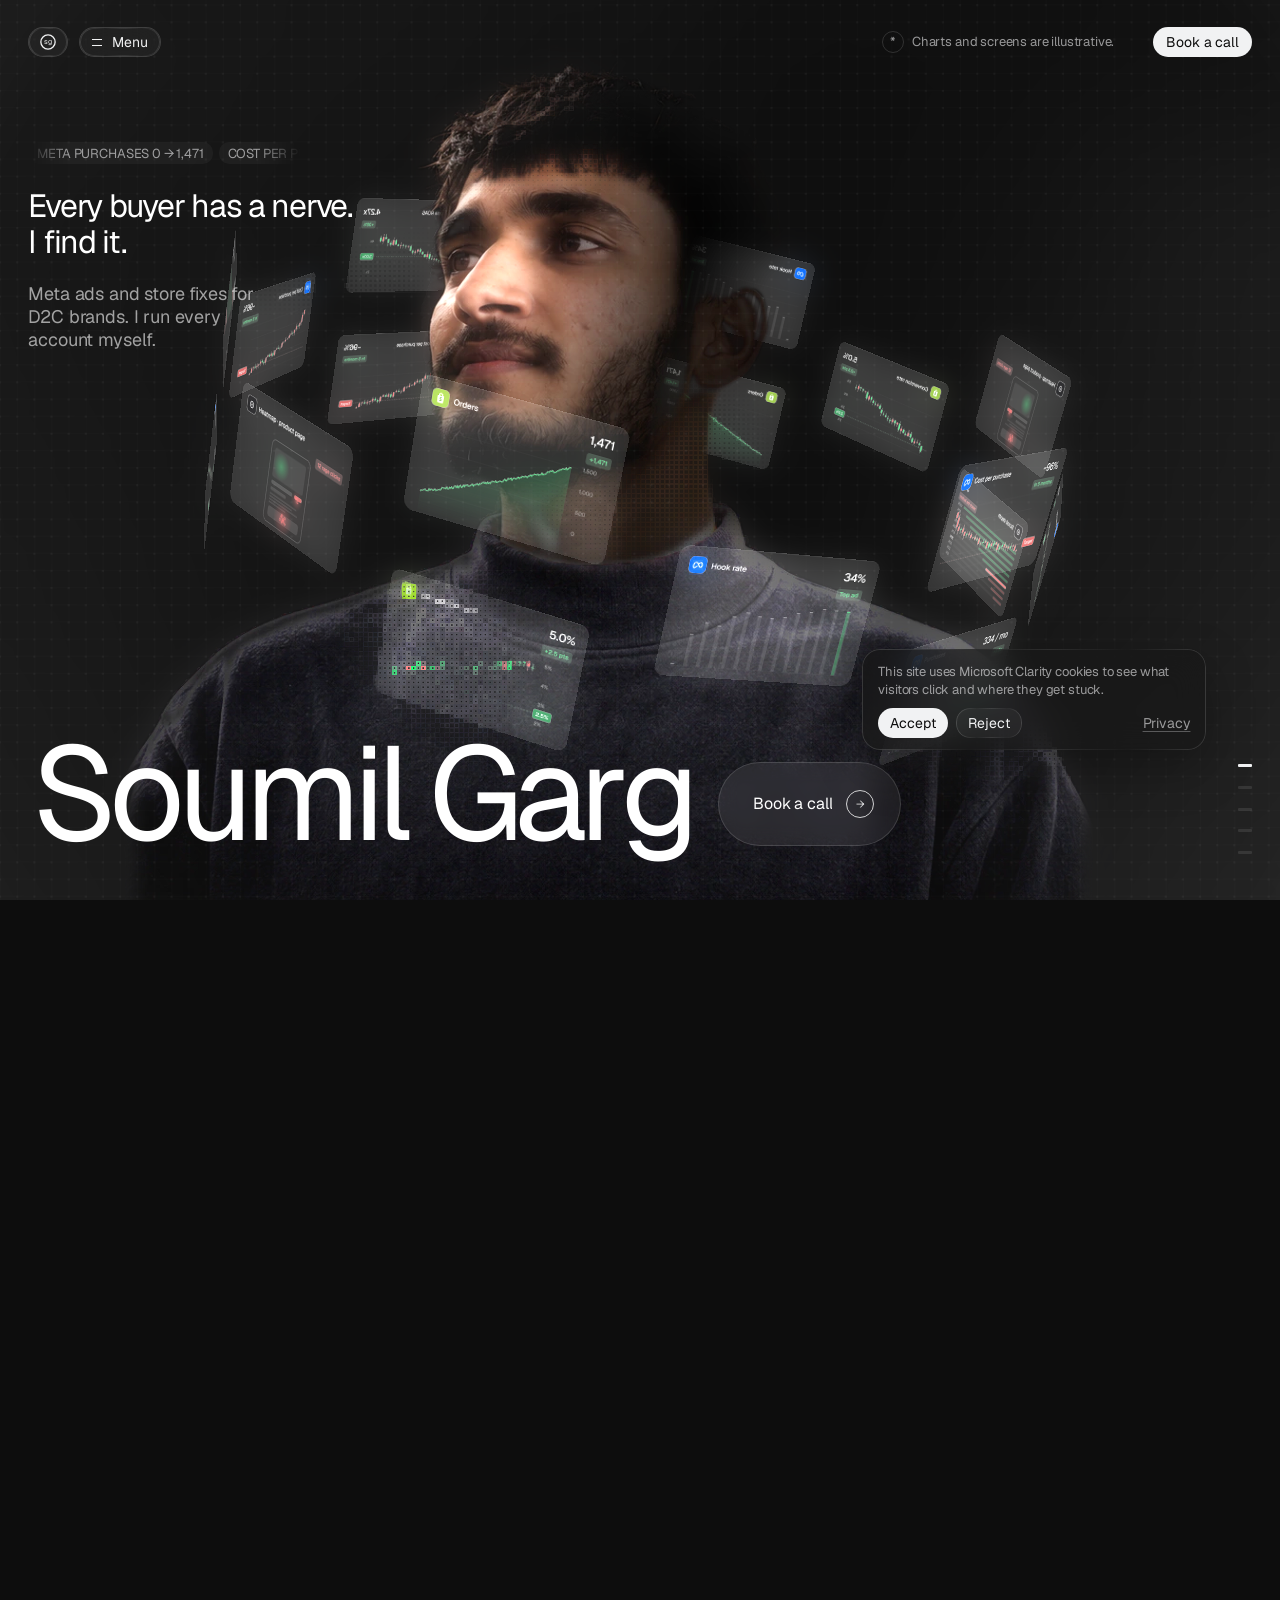
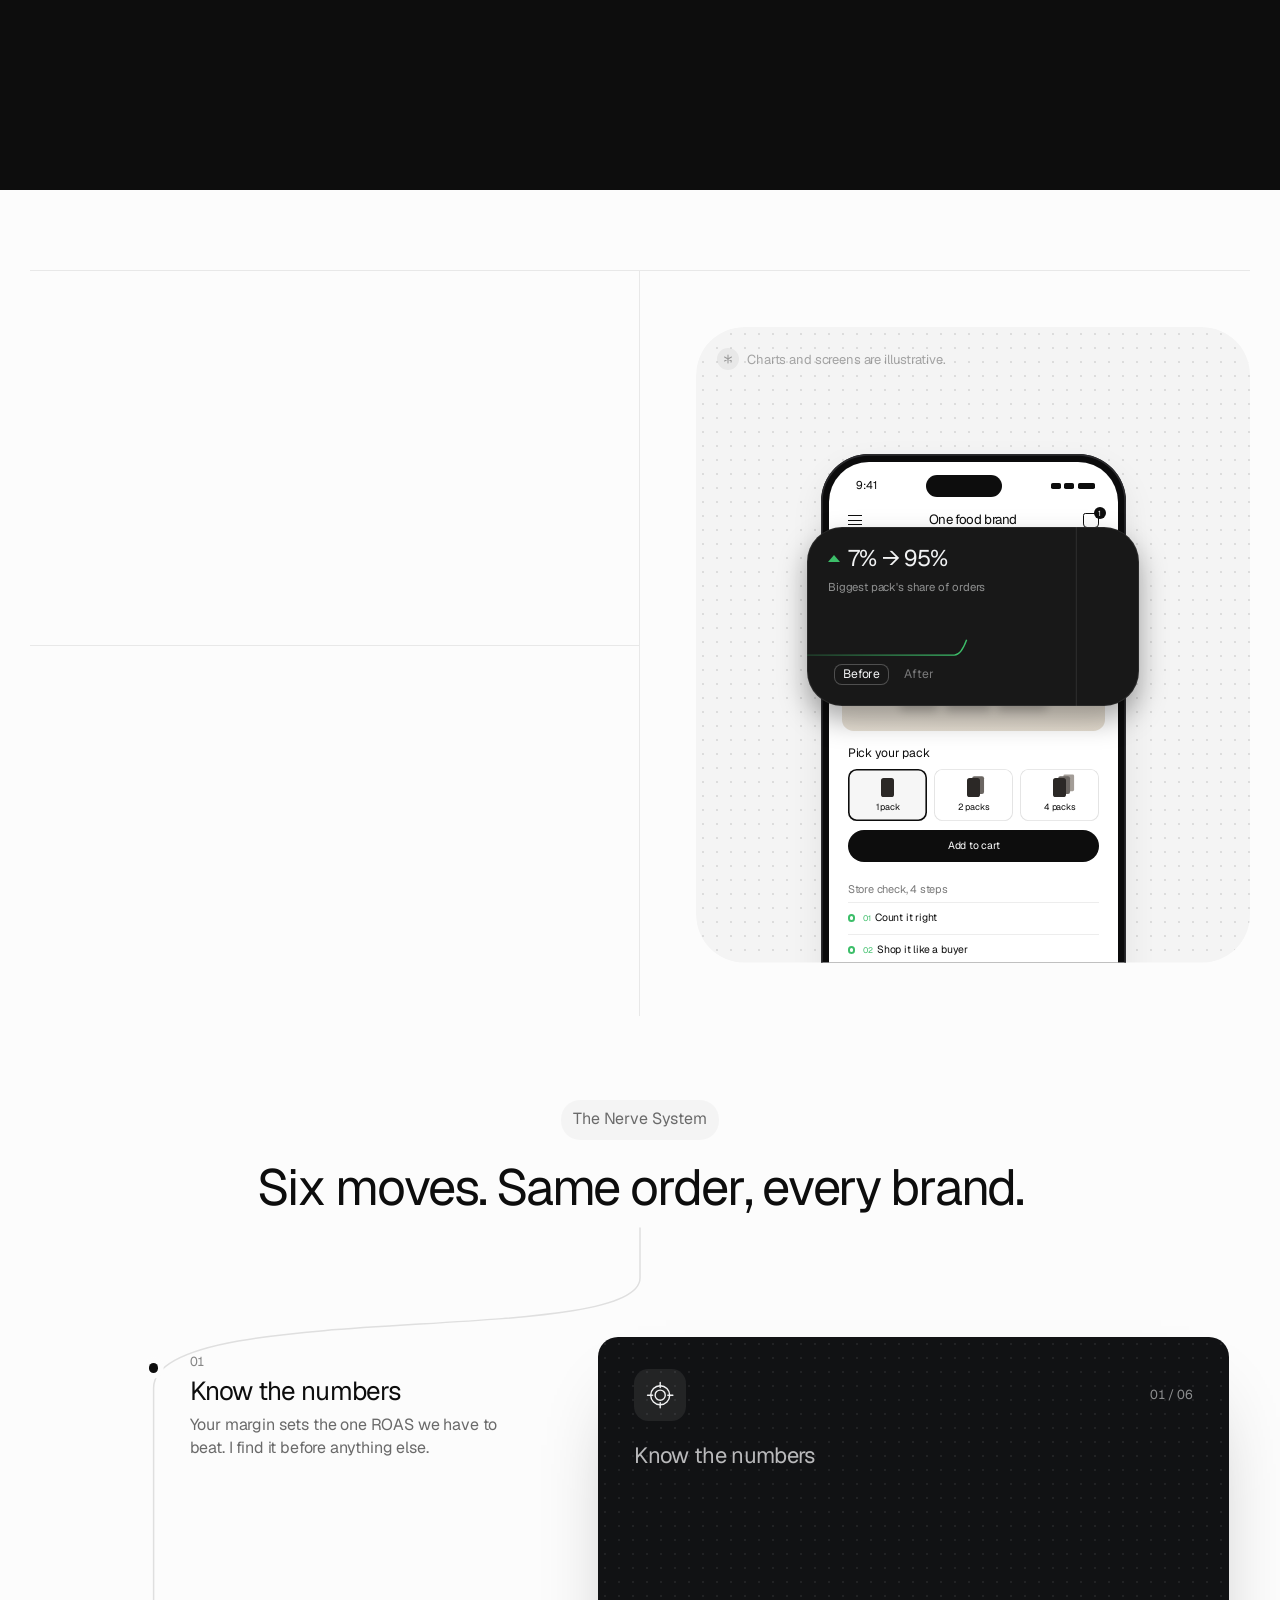
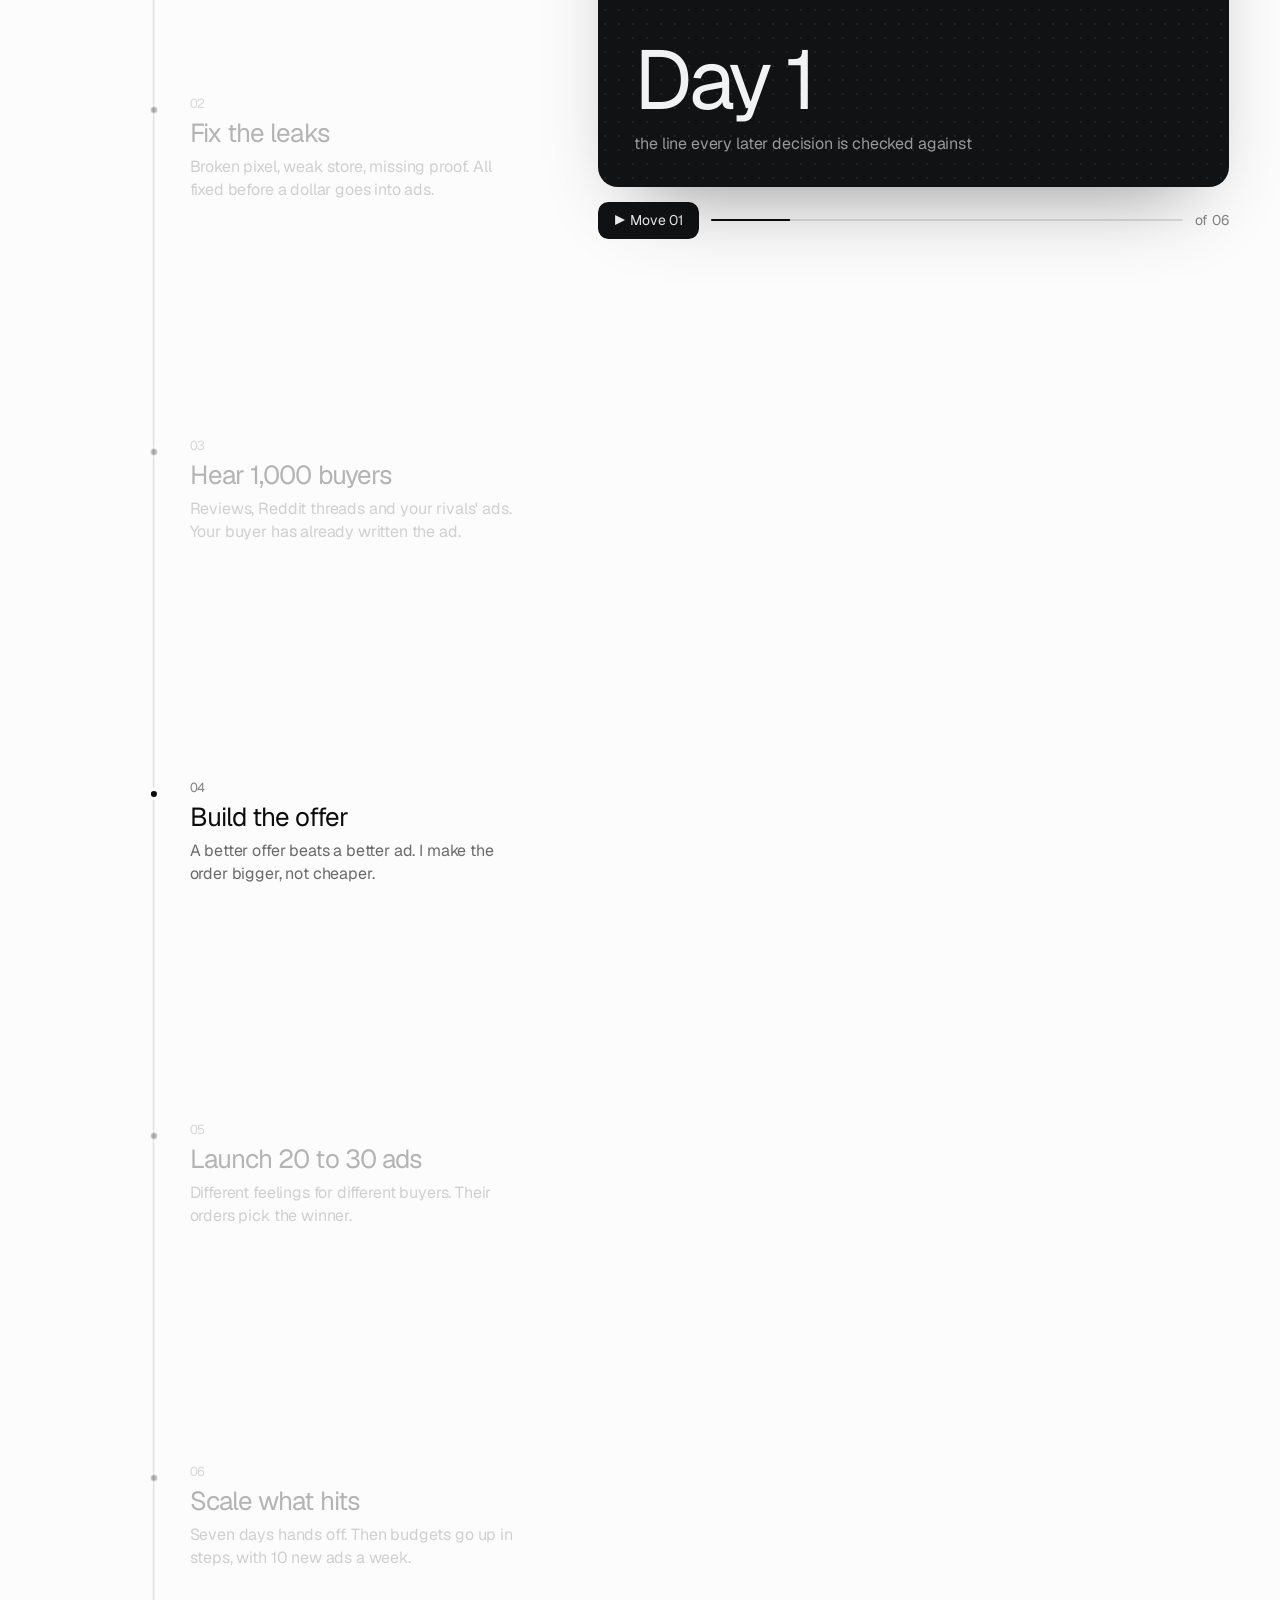
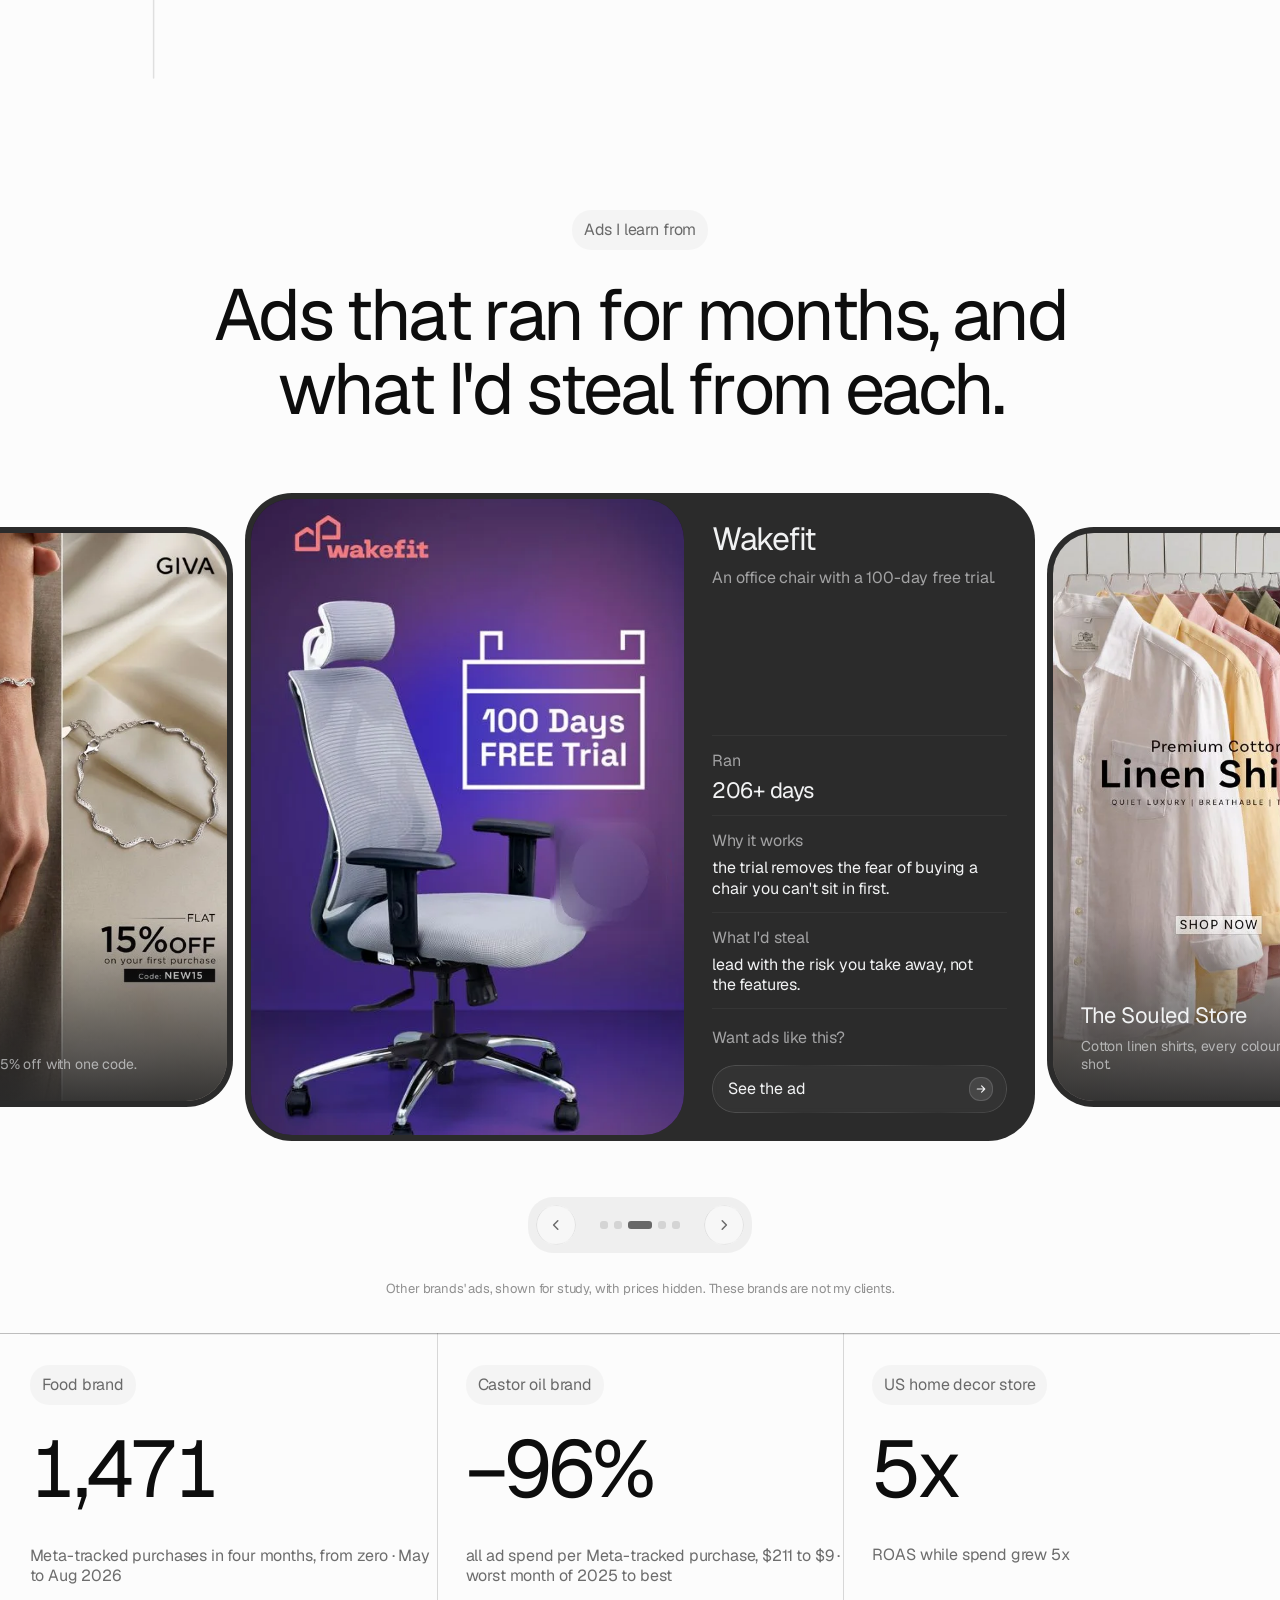
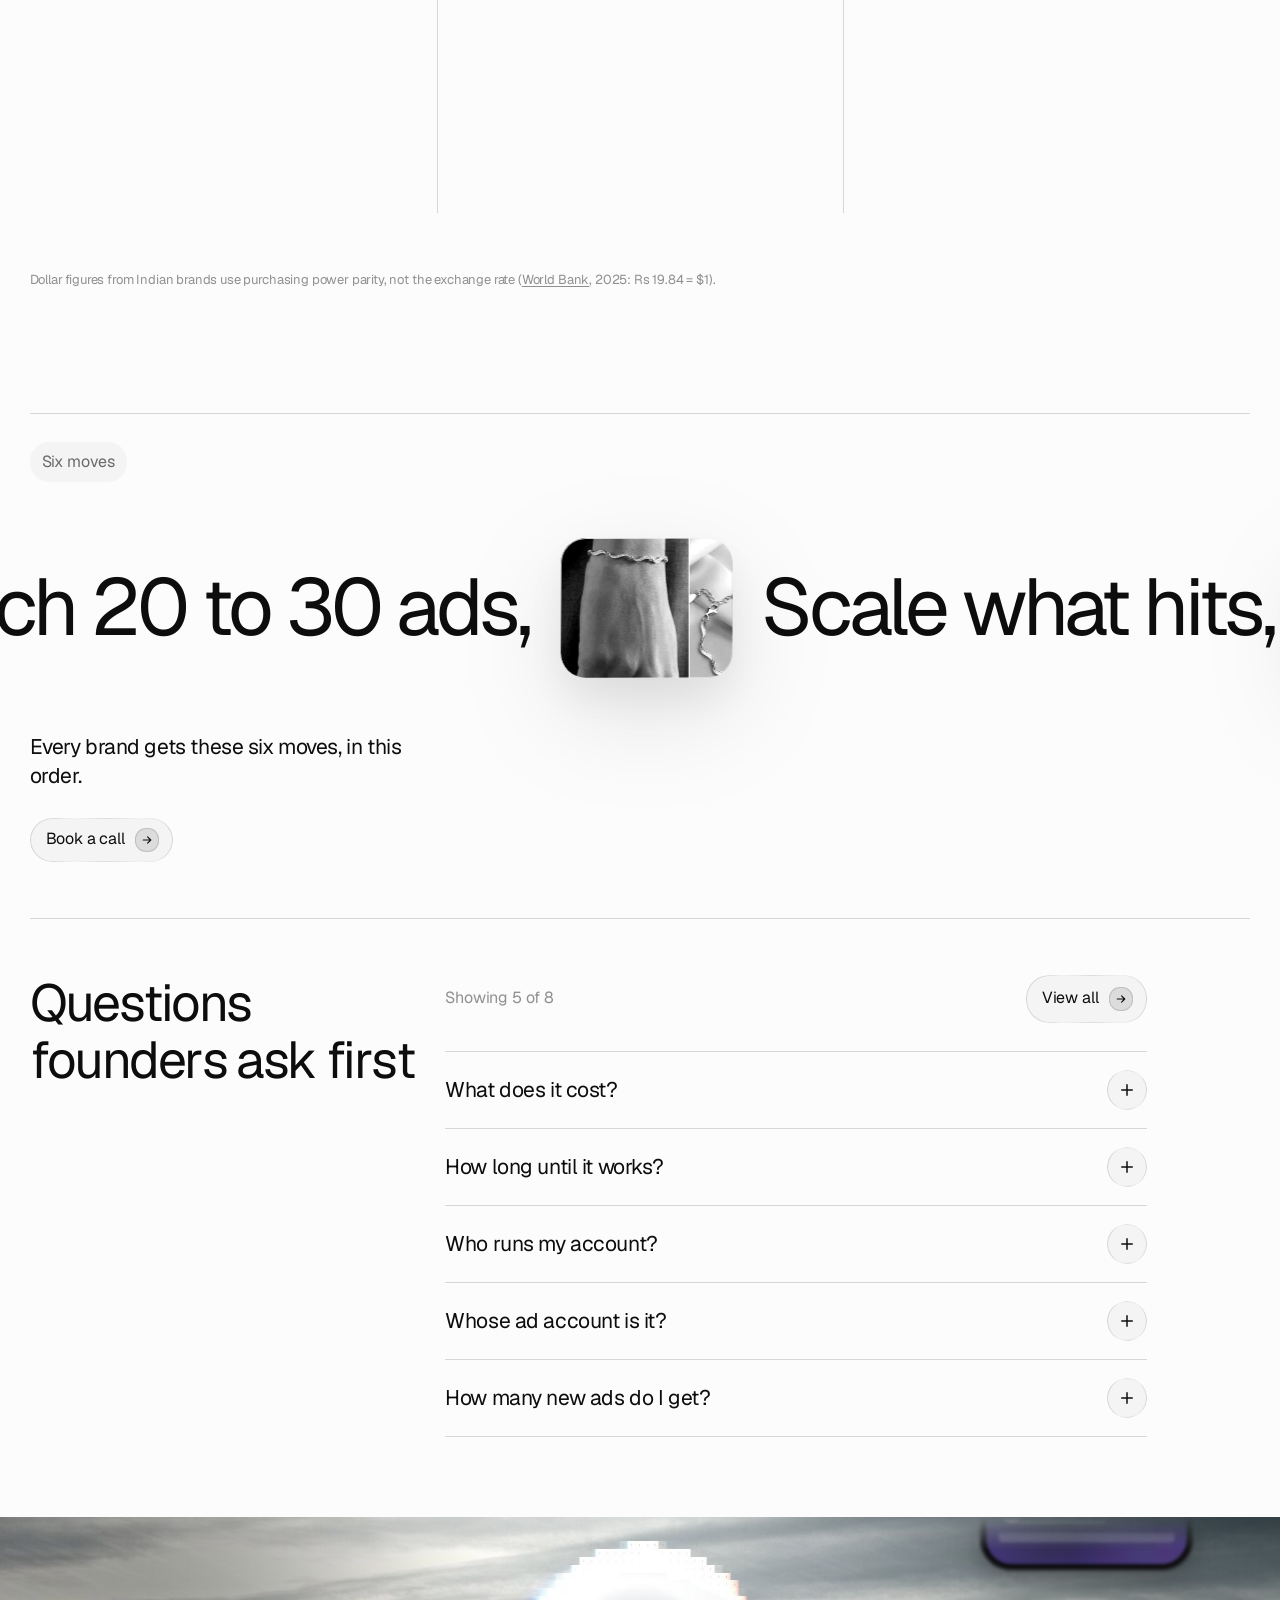
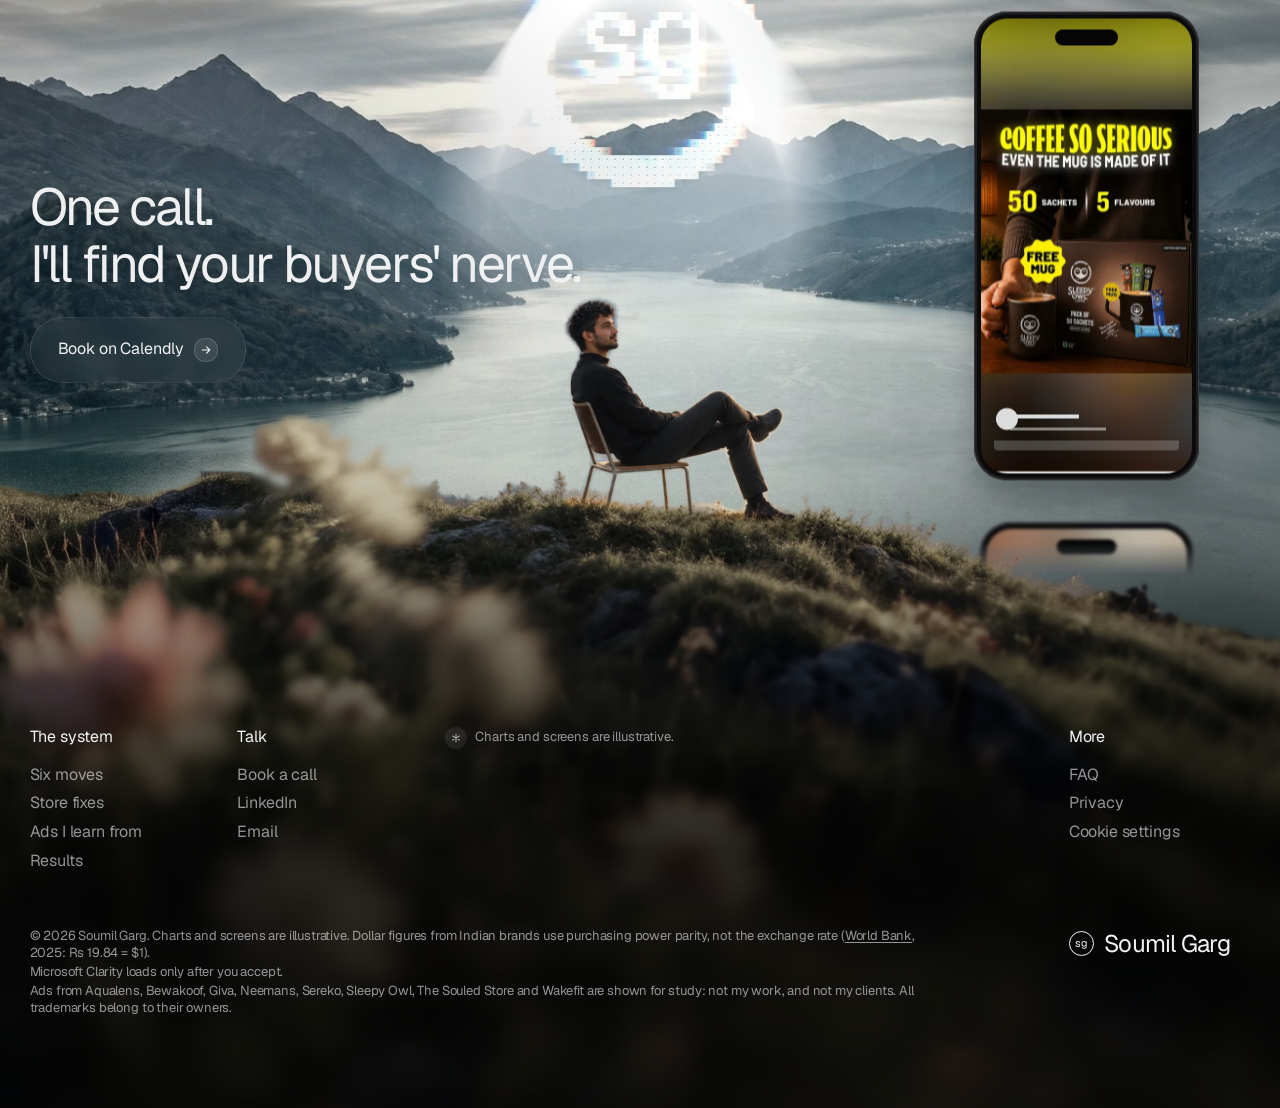
==== commit 2a28ca67: "v8: load the first screen before video and every later asset Co-Authored-By: Claude Opus 5.5 <norepl" ====
--- a/index.html
+++ b/index.html
@@ -24,8 +24,8 @@
 <link rel="preload" href="assets/fonts/Geist-Regular.woff2" as="font" type="font/woff2" crossorigin>
 <link rel="preload" href="assets/fonts/EBGaramond-400-sub.woff2" as="font" type="font/woff2" crossorigin>
 <link rel="stylesheet" href="css/app.css?v=23c53fa45e" data-screens-css>
-<script>document.documentElement.classList.add("js","loading"),setTimeout(function(){var h=document.documentElement;if(h.classList.contains("loading")&&!window.__v8){h.classList.remove("loading");var l=document.getElementById("loader");l&&l.remove()}},15e3);</script>
-<link rel="preload" href="js/vendor.js?v=2214d90312" as="script"><link rel="modulepreload" href="js/app.js?v=d0d4b5aaab"><link rel="preload" as="image" type="image/webp" href="assets/soumil_color.webp" media="(min-width:768px)" crossorigin><link rel="preload" as="image" type="image/webp" href="assets/soumil_color_m.webp" media="(max-width:767px)" crossorigin>
+<script>document.documentElement.classList.add("js","loading"),window.__first=new Promise(function(r){window.__firstDone=r,setTimeout(r,15e3)}),setTimeout(function(){var h=document.documentElement;if(h.classList.contains("loading")&&!window.__v8){h.classList.remove("loading");var l=document.getElementById("loader");l&&l.remove()}},15e3);</script>
+<link rel="preload" href="js/vendor.js?v=2214d90312" as="script"><link rel="modulepreload" href="js/app.js?v=4924f86ab2"><link rel="preload" as="image" type="image/webp" href="assets/soumil_color.webp" media="(min-width:768px)" crossorigin><link rel="preload" as="image" type="image/webp" href="assets/soumil_color_m.webp" media="(max-width:767px)" crossorigin>
 </head>
 <body>
 <div id="loader" aria-hidden="true">
@@ -466,6 +466,6 @@
     </div>
   </footer>
 </main>
-<script src="js/vendor.js?v=2214d90312"></script><script type="module" src="js/app.js?v=d0d4b5aaab"></script>
+<script src="js/vendor.js?v=2214d90312"></script><script type="module" src="js/app.js?v=4924f86ab2"></script>
 </body>
 </html>
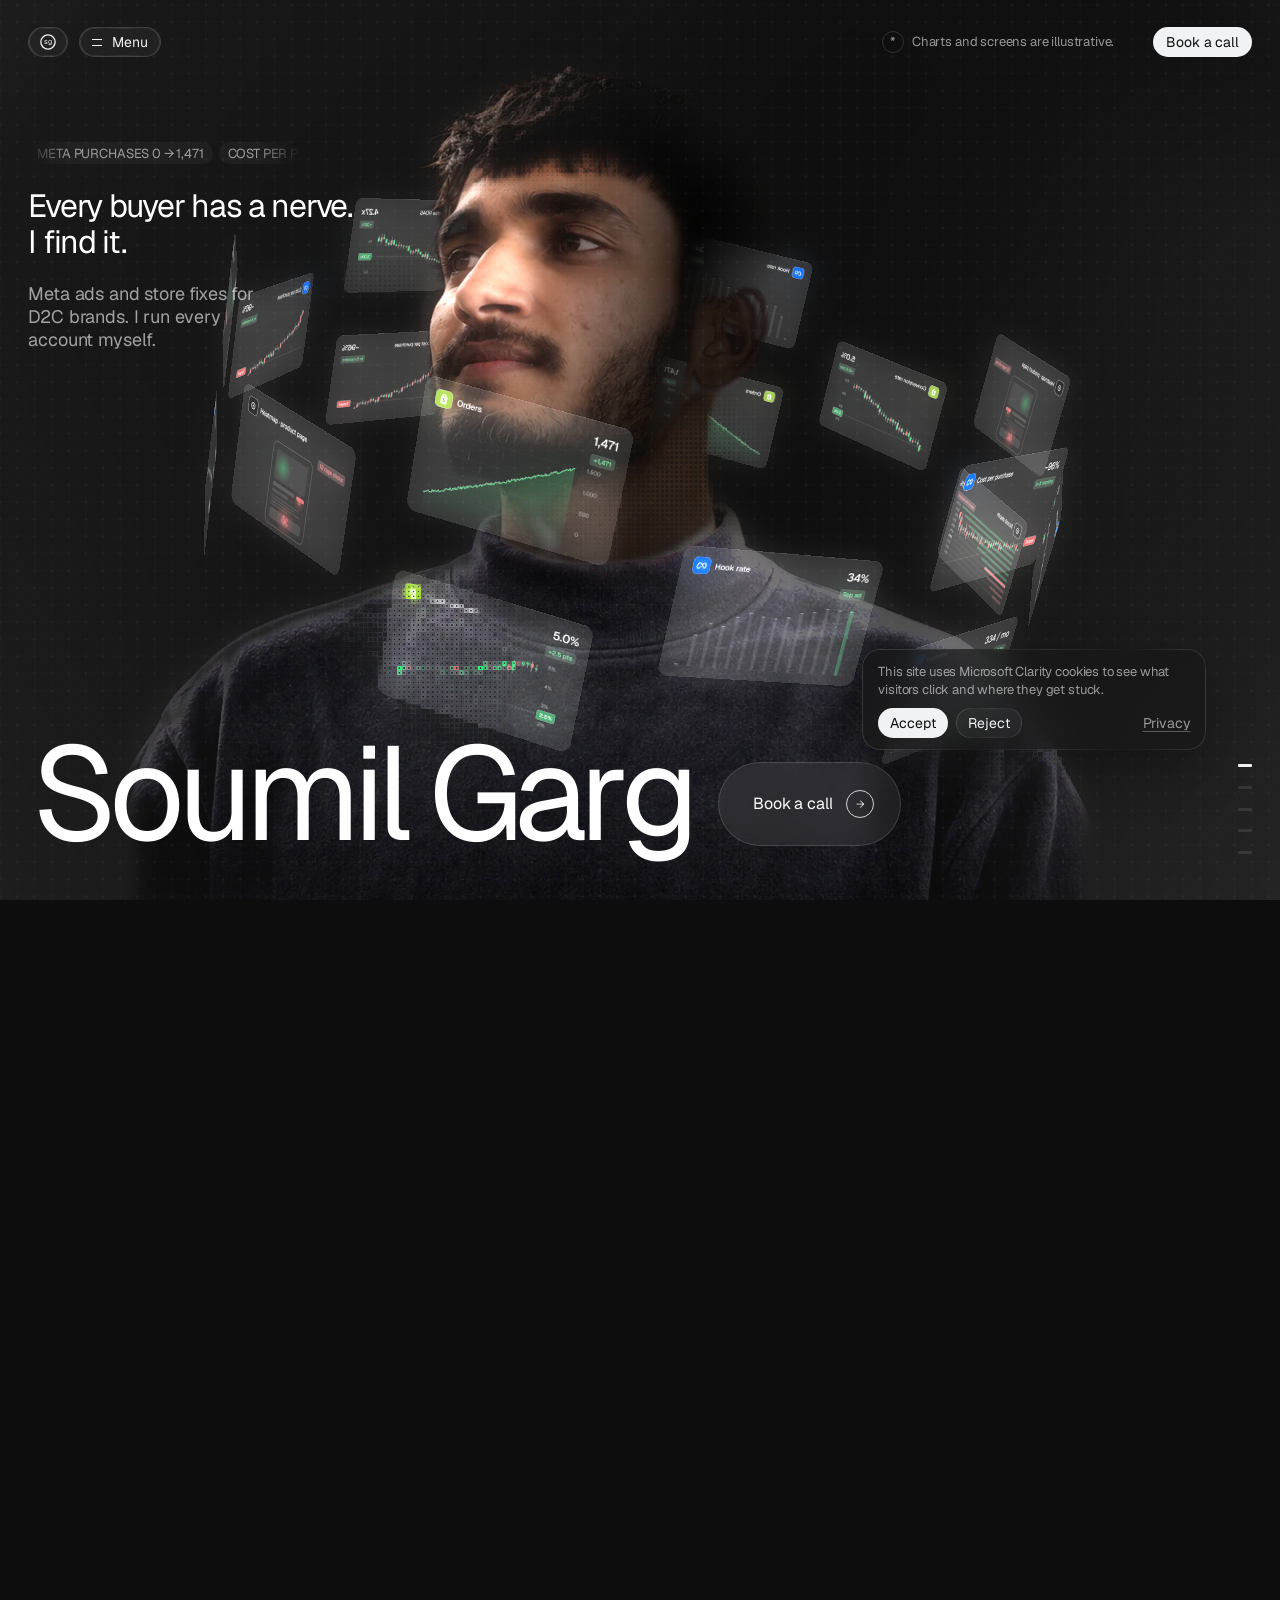
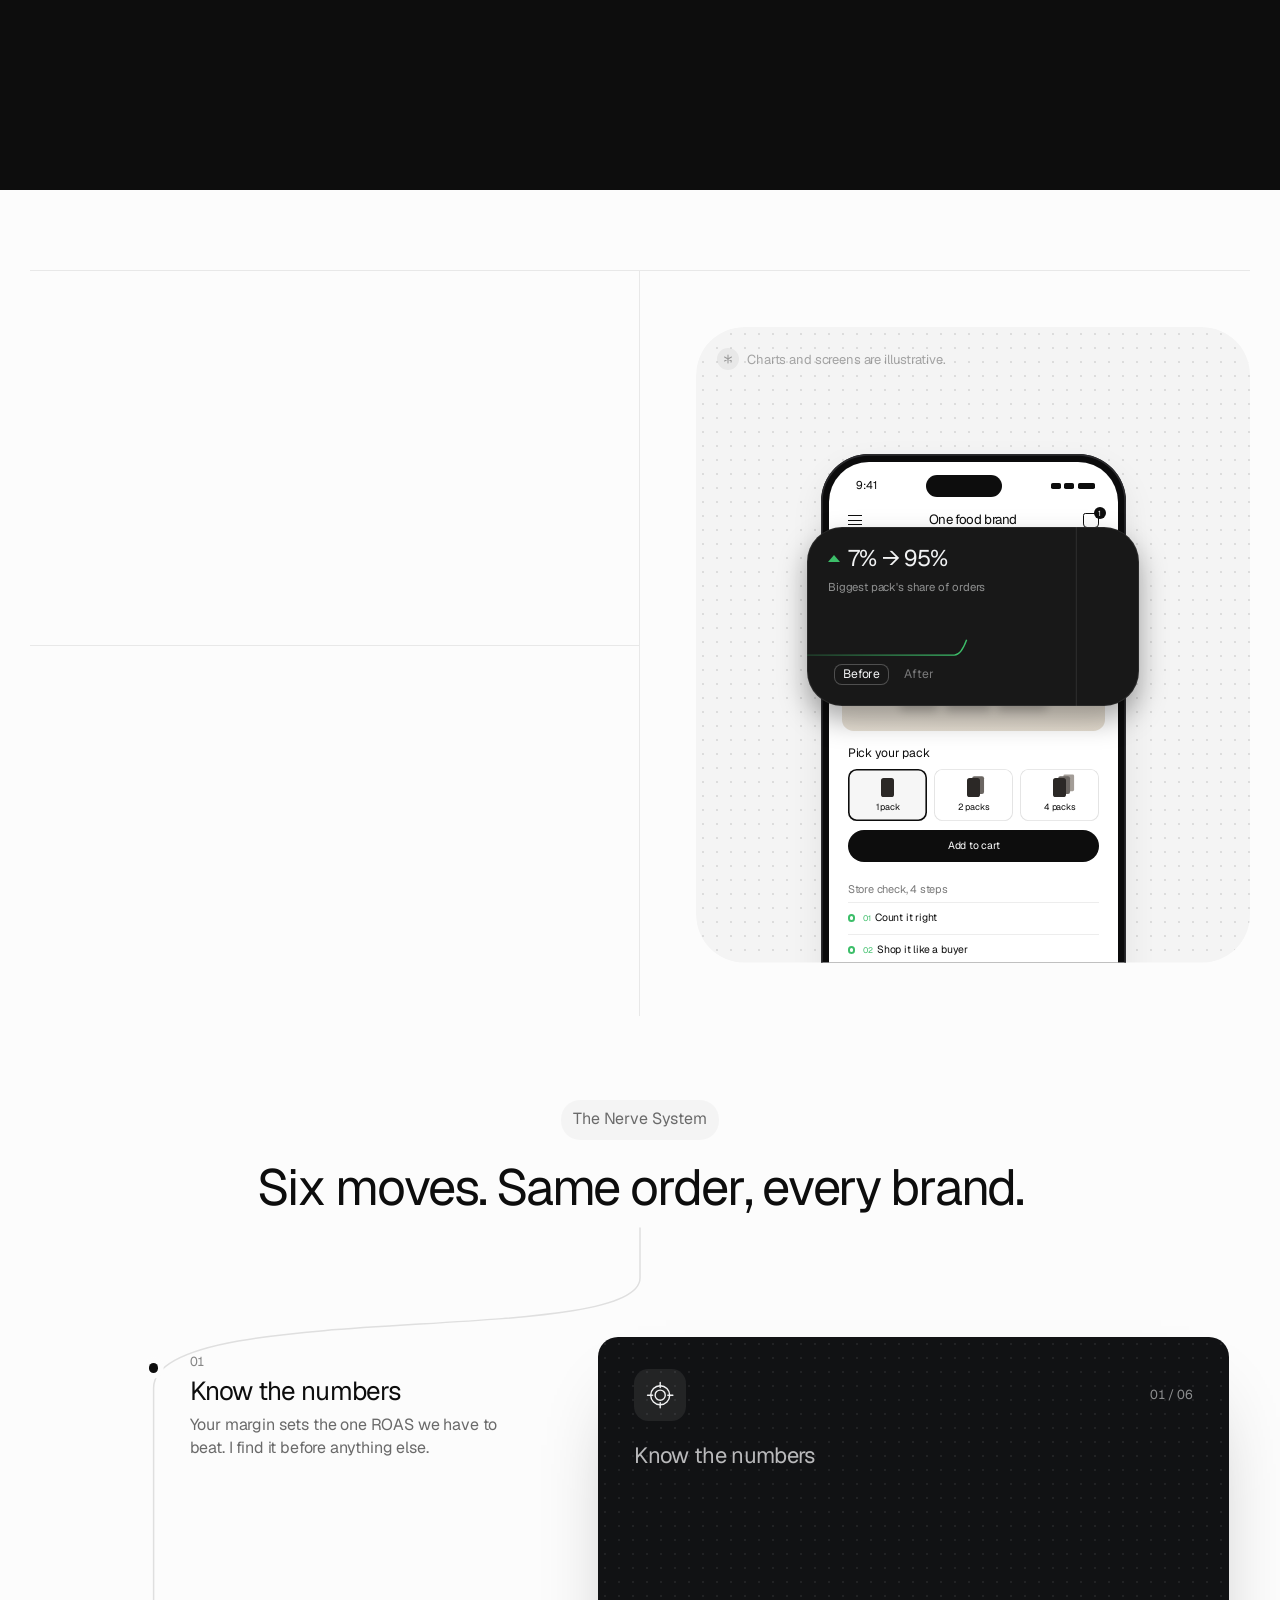
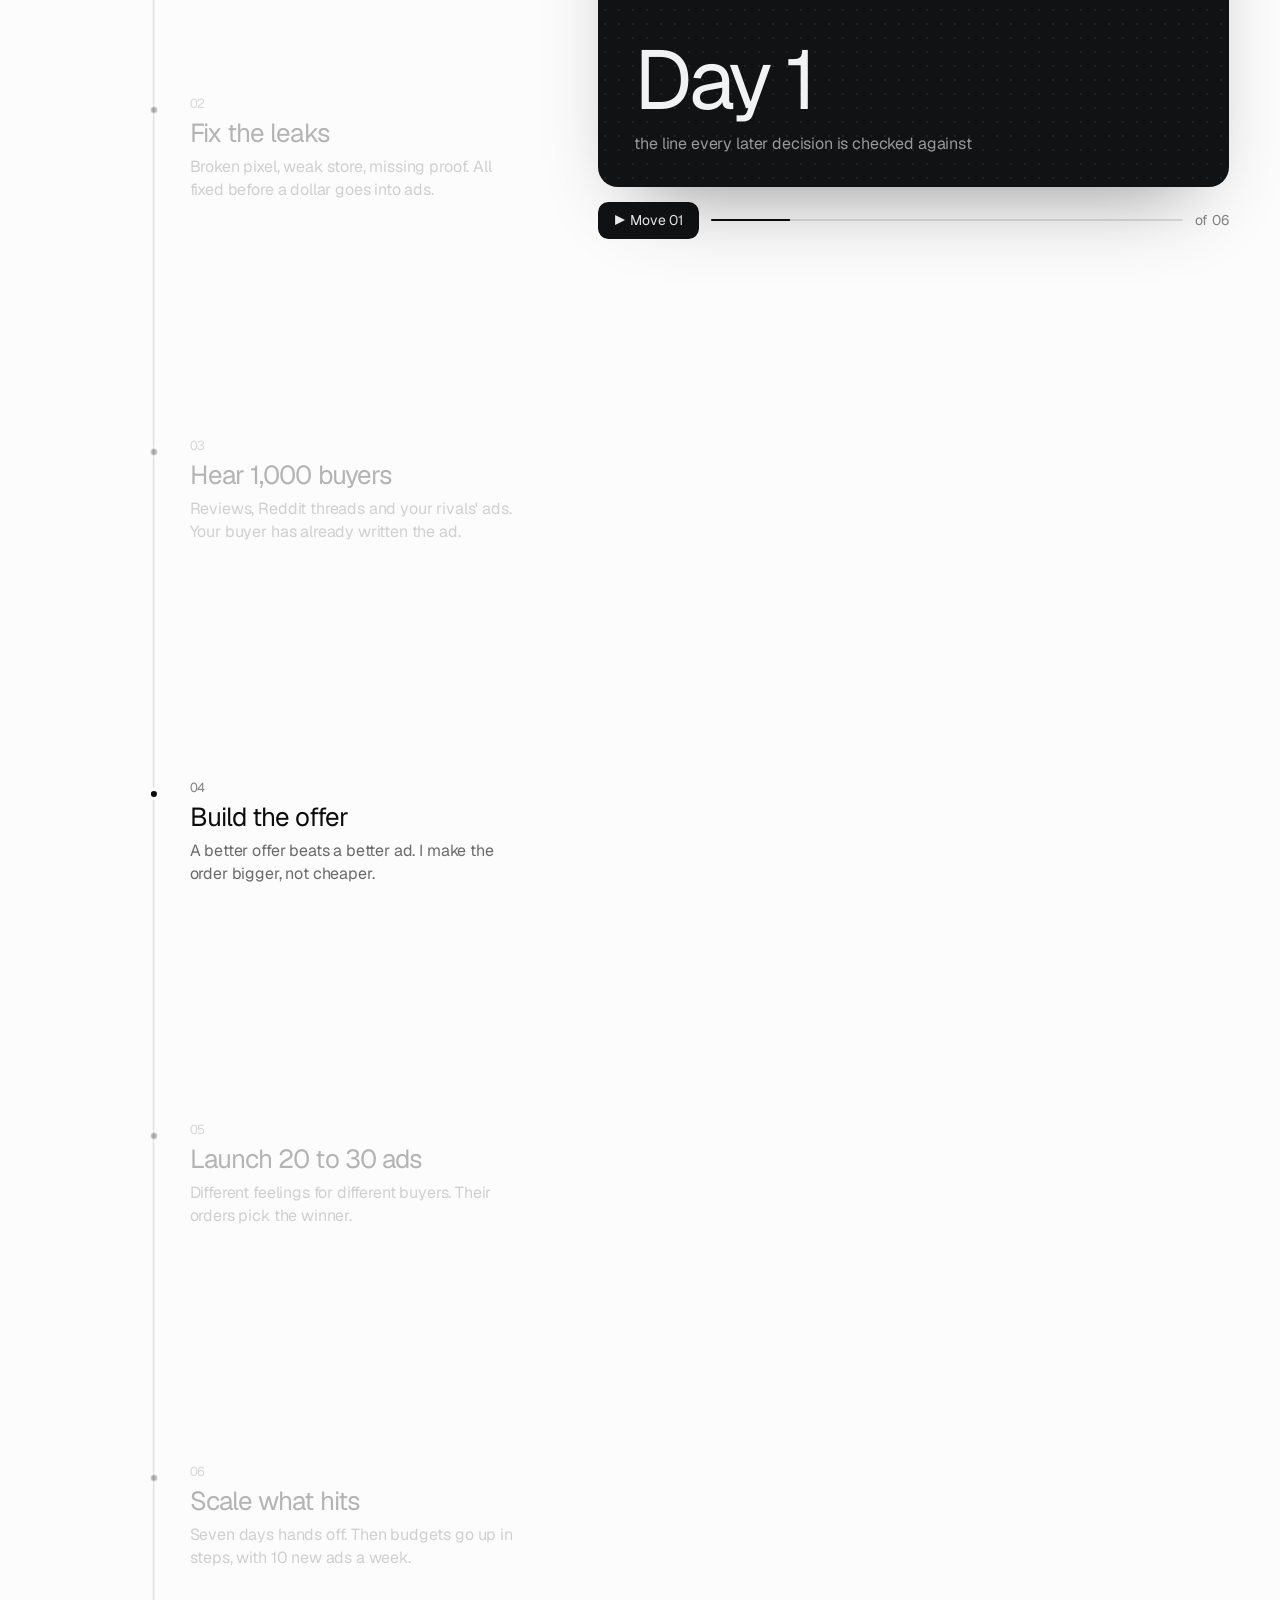
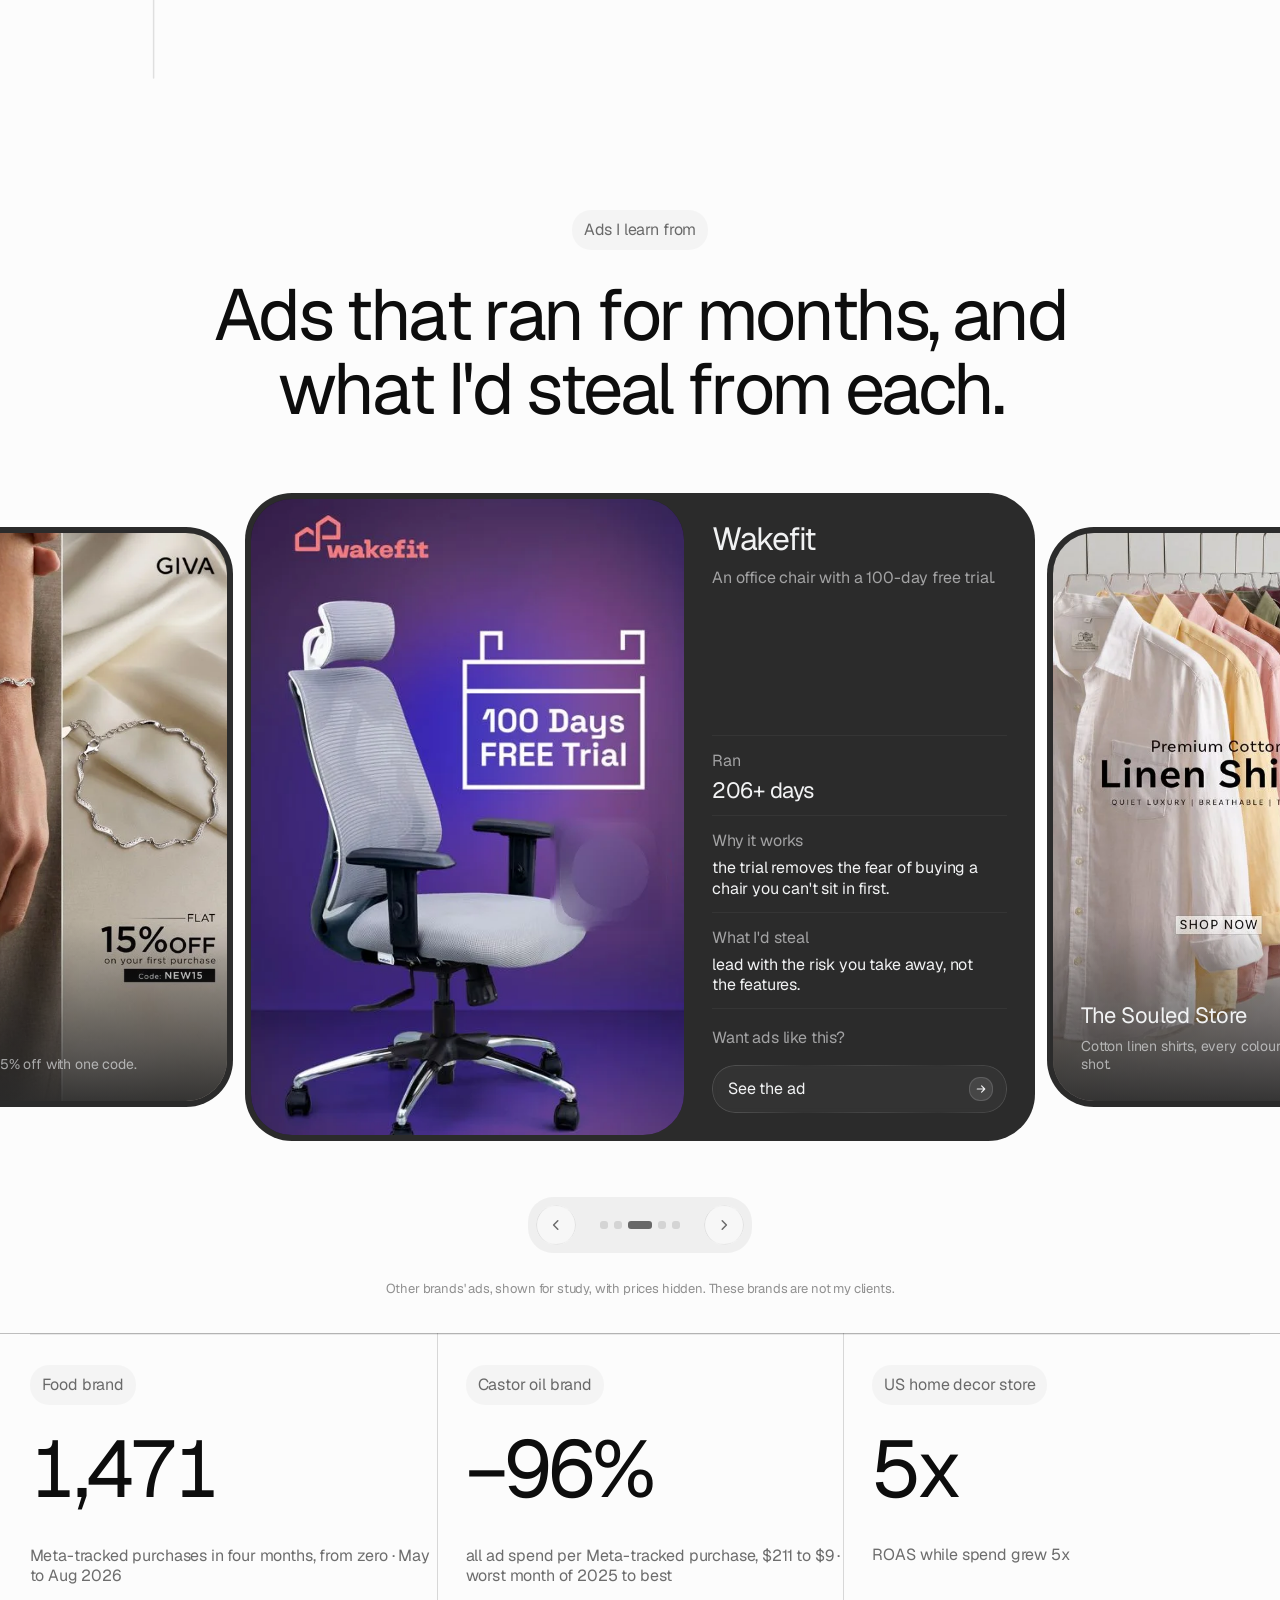
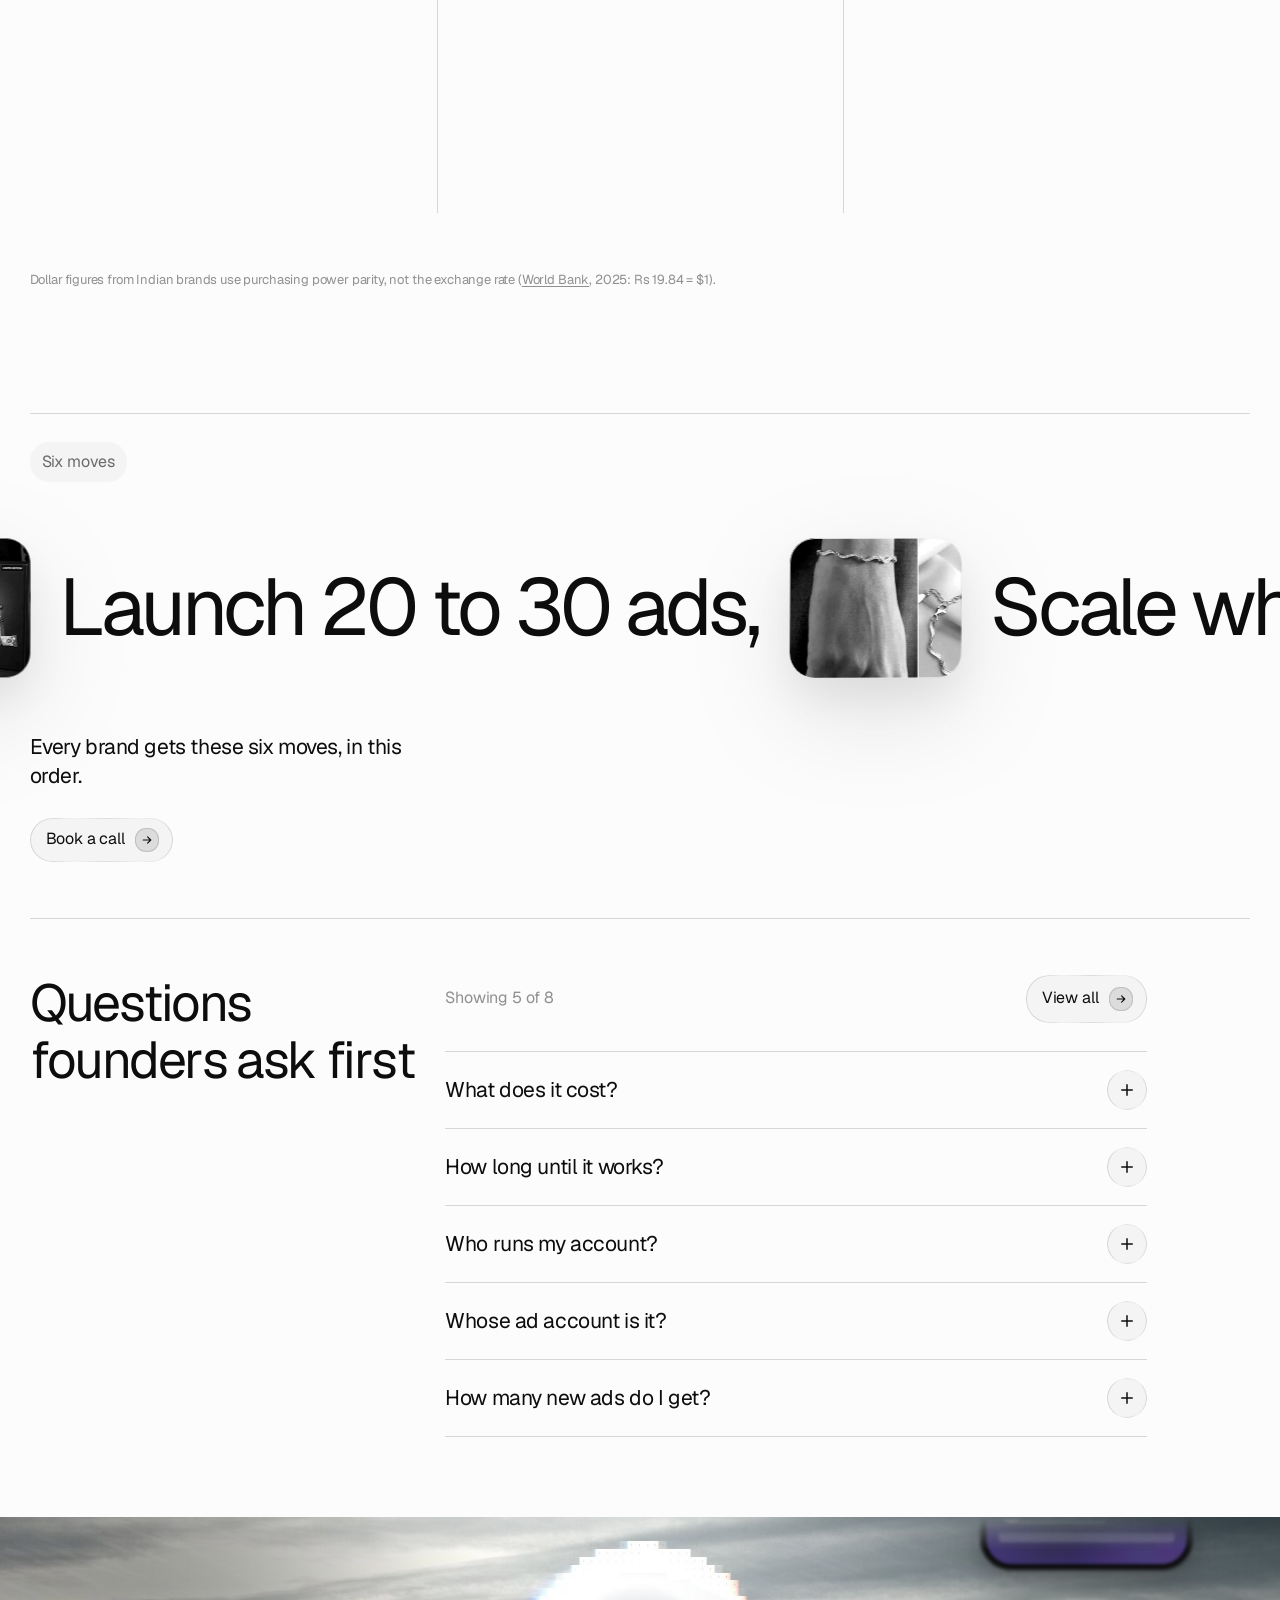
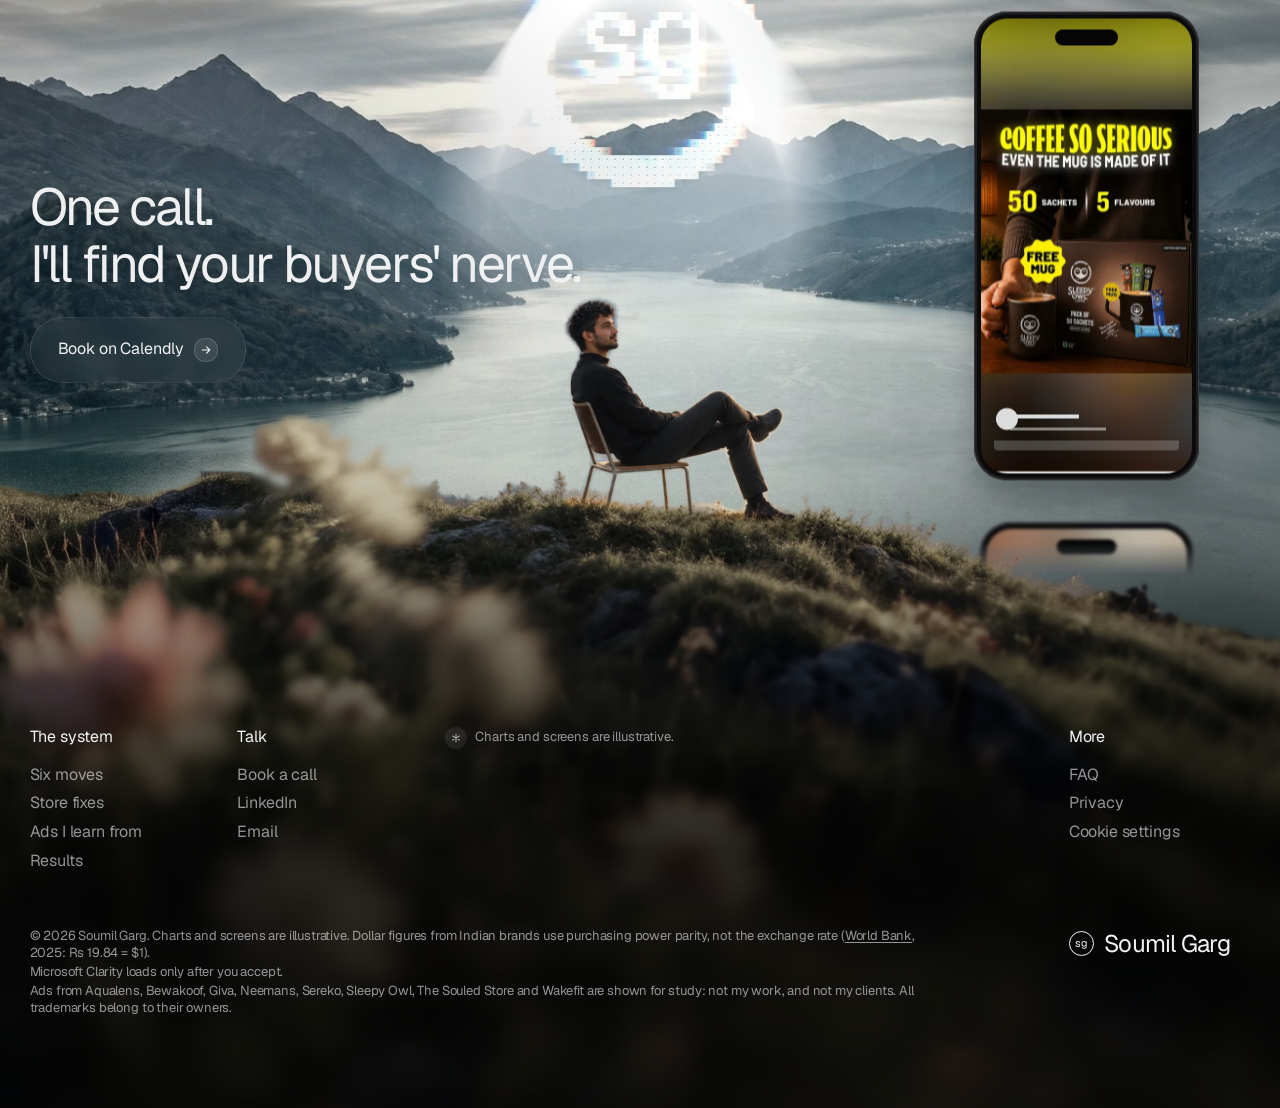
==== commit 7fa7d6ef: "v8: page images wait for the first screen, lighter first-screen files Co-Authored-By: Claude Opus 5." ====
--- a/index.html
+++ b/index.html
@@ -21,11 +21,9 @@
 <link rel="icon" href="/favicon.png" type="image/png" sizes="96x96">
 <link rel="apple-touch-icon" href="/apple-touch-icon.png">
 <link rel="canonical" href="https://soumilgarg.com/">
-<link rel="preload" href="assets/fonts/Geist-Regular.woff2" as="font" type="font/woff2" crossorigin>
 <link rel="preload" href="assets/fonts/EBGaramond-400-sub.woff2" as="font" type="font/woff2" crossorigin>
-<link rel="stylesheet" href="css/app.css?v=23c53fa45e" data-screens-css>
+<link rel="stylesheet" href="css/app.css?v=96152a9e58" data-screens-css>
 <script>document.documentElement.classList.add("js","loading"),window.__first=new Promise(function(r){window.__firstDone=r,setTimeout(r,15e3)}),setTimeout(function(){var h=document.documentElement;if(h.classList.contains("loading")&&!window.__v8){h.classList.remove("loading");var l=document.getElementById("loader");l&&l.remove()}},15e3);</script>
-<link rel="preload" href="js/vendor.js?v=2214d90312" as="script"><link rel="modulepreload" href="js/app.js?v=4924f86ab2"><link rel="preload" as="image" type="image/webp" href="assets/soumil_color.webp" media="(min-width:768px)" crossorigin><link rel="preload" as="image" type="image/webp" href="assets/soumil_color_m.webp" media="(max-width:767px)" crossorigin>
 </head>
 <body>
 <div id="loader" aria-hidden="true">
@@ -70,7 +68,7 @@
     <section class="hero" id="hero" data-scroll="hero">
       <div class="hero-sticky">
         <div class="hero-ellipse" aria-hidden="true"></div>
-        <img class="hero-fallback" src="assets/soumil_color.webp" alt="Soumil Garg">
+        <img fetchpriority="low" class="hero-fallback" data-later="assets/soumil_color.webp" alt="Soumil Garg">
         <div class="hero-copy" data-hero-copy>
           <div class="chips" data-intro="1" aria-label="Results">
             <div class="chips-track">
@@ -188,7 +186,7 @@
     <div class="lz" data-lz>
       <div class="lz-head">
         <div class="wf-eyebrow" data-scroll data-scroll-offset="15"><span class="wf-eyebrow-text" id="movesChip">The Nerve System</span></div>
-        <h2 class="wf-h2 lz-title" id="movesTitle" data-reveal="chars" data-scroll>Six moves. Same order, every brand. <img class="lz-av" src="assets/mv_avatar.jpg" alt="" width="48" height="48"></h2>
+        <h2 class="wf-h2 lz-title" id="movesTitle" data-reveal="chars" data-scroll>Six moves. Same order, every brand. <img fetchpriority="low" class="lz-av" data-later="assets/mv_avatar.jpg" alt="" width="48" height="48"></h2>
       </div>
       <div class="lz-body">
         <svg class="lz-path" aria-hidden="true" preserveAspectRatio="none"><path class="lz-path-bg"/><path class="lz-path-fg"/></svg>
@@ -230,7 +228,7 @@
         <div class="wf-car-track">
           <article class="wf-card" data-story="0" aria-label="Sleepy Owl Coffee">
             <div class="wf-card-media">
-              <div class="wf-card-ad is-square"><i class="wf-card-adbg" style="background-image:url(assets/ads/picks/sleepy_owl_coffee_926592760393383_bg.jpg)"></i><img class="wf-card-poster" src="assets/ads/picks/sleepy_owl_coffee_926592760393383.webp" alt="Sleepy Owl Coffee ad" width="720" height="720" decoding="async"></div>
+              <div class="wf-card-ad is-square"><i class="wf-card-adbg" style="background-image:url(assets/ads/picks/sleepy_owl_coffee_926592760393383_bg.jpg)"></i><img fetchpriority="low" class="wf-card-poster" data-later="assets/ads/picks/sleepy_owl_coffee_926592760393383.webp" alt="Sleepy Owl Coffee ad" width="720" height="720" decoding="async"></div>
               <div class="wf-card-shade"></div>
               <div class="wf-card-cap"><p class="wf-card-cap-t"><span class="wf-tm"><span class="wf-t">Sleepy Owl Coffee</span></span></p><p class="wf-card-cap-s"><span class="wf-tm"><span class="wf-t">“Coffee so serious even the mug is made of it.”</span></span></p></div>
               <div class="wf-badge" aria-hidden="true"><span class="wf-badge-shell"></span><svg><use href="#wf-i-arrow"/></svg></div>
@@ -253,7 +251,7 @@
           </article>
           <article class="wf-card" data-story="1" aria-label="Giva">
             <div class="wf-card-media">
-              <div class="wf-card-ad"><img class="wf-card-poster" src="assets/ads/picks/giva_1317925740231727.webp" alt="Giva ad" width="506" height="900" decoding="async"></div>
+              <div class="wf-card-ad"><img fetchpriority="low" class="wf-card-poster" data-later="assets/ads/picks/giva_1317925740231727.webp" alt="Giva ad" width="506" height="900" decoding="async"></div>
               <div class="wf-card-shade"></div>
               <div class="wf-card-cap"><p class="wf-card-cap-t"><span class="wf-tm"><span class="wf-t">Giva</span></span></p><p class="wf-card-cap-s"><span class="wf-tm"><span class="wf-t">A bracelet, 15% off with one code.</span></span></p></div>
               <div class="wf-badge" aria-hidden="true"><span class="wf-badge-shell"></span><svg><use href="#wf-i-arrow"/></svg></div>
@@ -276,7 +274,7 @@
           </article>
           <article class="wf-card" data-story="2" aria-label="Wakefit">
             <div class="wf-card-media">
-              <div class="wf-card-ad"><img class="wf-card-poster" src="assets/ads/picks/wakefit_1255301093350351.webp" alt="Wakefit ad" width="506" height="900" decoding="async"></div>
+              <div class="wf-card-ad"><img fetchpriority="low" class="wf-card-poster" data-later="assets/ads/picks/wakefit_1255301093350351.webp" alt="Wakefit ad" width="506" height="900" decoding="async"></div>
               <div class="wf-card-shade"></div>
               <div class="wf-card-cap"><p class="wf-card-cap-t"><span class="wf-tm"><span class="wf-t">Wakefit</span></span></p><p class="wf-card-cap-s"><span class="wf-tm"><span class="wf-t">An office chair with a 100-day free trial.</span></span></p></div>
               <div class="wf-badge" aria-hidden="true"><span class="wf-badge-shell"></span><svg><use href="#wf-i-arrow"/></svg></div>
@@ -299,7 +297,7 @@
           </article>
           <article class="wf-card" data-story="3" aria-label="The Souled Store">
             <div class="wf-card-media">
-              <div class="wf-card-ad"><img class="wf-card-poster" src="assets/ads/picks/the_souled_store_1420998273216879.webp" alt="The Souled Store ad" width="506" height="900" decoding="async"></div>
+              <div class="wf-card-ad"><img fetchpriority="low" class="wf-card-poster" data-later="assets/ads/picks/the_souled_store_1420998273216879.webp" alt="The Souled Store ad" width="506" height="900" decoding="async"></div>
               <div class="wf-card-shade"></div>
               <div class="wf-card-cap"><p class="wf-card-cap-t"><span class="wf-tm"><span class="wf-t">The Souled Store</span></span></p><p class="wf-card-cap-s"><span class="wf-tm"><span class="wf-t">Cotton linen shirts, every colour in one shot.</span></span></p></div>
               <div class="wf-badge" aria-hidden="true"><span class="wf-badge-shell"></span><svg><use href="#wf-i-arrow"/></svg></div>
@@ -322,7 +320,7 @@
           </article>
           <article class="wf-card" data-story="4" aria-label="Aqualens">
             <div class="wf-card-media">
-              <div class="wf-card-ad"><img class="wf-card-poster" src="assets/ads/picks/lenskart_1606394743775356.webp" alt="Aqualens ad" width="506" height="900" decoding="async"></div>
+              <div class="wf-card-ad"><img fetchpriority="low" class="wf-card-poster" data-later="assets/ads/picks/lenskart_1606394743775356.webp" alt="Aqualens ad" width="506" height="900" decoding="async"></div>
               <div class="wf-card-shade"></div>
               <div class="wf-card-cap"><p class="wf-card-cap-t"><span class="wf-tm"><span class="wf-t">Aqualens</span></span></p><p class="wf-card-cap-s"><span class="wf-tm"><span class="wf-t">“Subtle color, strong presence.”</span></span></p></div>
               <div class="wf-badge" aria-hidden="true"><span class="wf-badge-shell"></span><svg><use href="#wf-i-arrow"/></svg></div>
@@ -391,12 +389,12 @@
     <div class="wf-rail" data-rail>
       <div class="wf-rail-track">
         <ul class="wf-rail-set" aria-label="The six moves">
-          <li class="wf-rail-pat"><span class="wf-tile" aria-hidden="true"><img src="assets/white/fame_01.jpg" alt="" width="344" height="280" decoding="async"></span><span class="wf-rail-name">Know the numbers,</span></li>
-          <li class="wf-rail-pat"><span class="wf-tile" aria-hidden="true"><img src="assets/white/fame_02.jpg" alt="" width="344" height="280" decoding="async"></span><span class="wf-rail-name">Fix the leaks,</span></li>
-          <li class="wf-rail-pat"><span class="wf-tile" aria-hidden="true"><img src="assets/white/fame_03.jpg" alt="" width="344" height="280" decoding="async"></span><span class="wf-rail-name">Hear 1,000 buyers,</span></li>
-          <li class="wf-rail-pat"><span class="wf-tile" aria-hidden="true"><img src="assets/white/fame_04.jpg" alt="" width="344" height="280" decoding="async"></span><span class="wf-rail-name">Build the offer,</span></li>
-          <li class="wf-rail-pat"><span class="wf-tile" aria-hidden="true"><img src="assets/white/fame_05.jpg" alt="" width="344" height="280" decoding="async"></span><span class="wf-rail-name">Launch 20 to 30 ads,</span></li>
-          <li class="wf-rail-pat"><span class="wf-tile" aria-hidden="true"><img src="assets/white/fame_06.jpg" alt="" width="344" height="280" decoding="async"></span><span class="wf-rail-name">Scale what hits,</span></li>
+          <li class="wf-rail-pat"><span class="wf-tile" aria-hidden="true"><img fetchpriority="low" data-later="assets/white/fame_01.jpg" alt="" width="344" height="280" decoding="async"></span><span class="wf-rail-name">Know the numbers,</span></li>
+          <li class="wf-rail-pat"><span class="wf-tile" aria-hidden="true"><img fetchpriority="low" data-later="assets/white/fame_02.jpg" alt="" width="344" height="280" decoding="async"></span><span class="wf-rail-name">Fix the leaks,</span></li>
+          <li class="wf-rail-pat"><span class="wf-tile" aria-hidden="true"><img fetchpriority="low" data-later="assets/white/fame_03.jpg" alt="" width="344" height="280" decoding="async"></span><span class="wf-rail-name">Hear 1,000 buyers,</span></li>
+          <li class="wf-rail-pat"><span class="wf-tile" aria-hidden="true"><img fetchpriority="low" data-later="assets/white/fame_04.jpg" alt="" width="344" height="280" decoding="async"></span><span class="wf-rail-name">Build the offer,</span></li>
+          <li class="wf-rail-pat"><span class="wf-tile" aria-hidden="true"><img fetchpriority="low" data-later="assets/white/fame_05.jpg" alt="" width="344" height="280" decoding="async"></span><span class="wf-rail-name">Launch 20 to 30 ads,</span></li>
+          <li class="wf-rail-pat"><span class="wf-tile" aria-hidden="true"><img fetchpriority="low" data-later="assets/white/fame_06.jpg" alt="" width="344" height="280" decoding="async"></span><span class="wf-rail-name">Scale what hits,</span></li>
         </ul>
       </div>
     </div>
@@ -435,15 +433,15 @@
       <canvas class="wf-scene-gl"></canvas>
       <div class="wf-scene-shade"></div>
     </div>
-    <img class="wf-foot-fg" hidden alt="" aria-hidden="true" decoding="async" data-src-d="assets/footer/footer_fg3_d.webp" data-src-m="assets/footer/footer_fg3_m.webp">
+    <img fetchpriority="low" class="wf-foot-fg" hidden alt="" aria-hidden="true" decoding="async" data-src-d="assets/footer/footer_fg3_d.webp" data-src-m="assets/footer/footer_fg3_m.webp">
     <div class="wf-foot-bg" aria-hidden="true"></div>
     <div class="wf-foot-phones" aria-hidden="true">
       <div class="wf-ph-track">
-        <div class="wf-ph"><div class="wf-ph-scr"><i class="wf-ph-bg" style="background-image:url(assets/ads/picks/sleepy_owl_coffee_926592760393383_bg.jpg)"></i><img src="assets/ads/picks/sleepy_owl_coffee_926592760393383_sm.webp" alt="" width="432" height="540" loading="lazy" decoding="async"><span class="wf-ph-ui"></span></div></div>
-        <div class="wf-ph"><div class="wf-ph-scr"><i class="wf-ph-bg" style="background-image:url(assets/ads/picks/giva_1317925740231727_bg.jpg)"></i><img src="assets/ads/picks/giva_1317925740231727_sm.webp" alt="" width="432" height="540" loading="lazy" decoding="async"><span class="wf-ph-ui"></span></div></div>
-        <div class="wf-ph"><div class="wf-ph-scr"><i class="wf-ph-bg" style="background-image:url(assets/ads/picks/the_souled_store_1420998273216879_bg.jpg)"></i><img src="assets/ads/picks/the_souled_store_1420998273216879_sm.webp" alt="" width="432" height="540" loading="lazy" decoding="async"><span class="wf-ph-ui"></span></div></div>
-        <div class="wf-ph"><div class="wf-ph-scr"><i class="wf-ph-bg" style="background-image:url(assets/ads/picks/neemans_1809156937117006_bg.jpg)"></i><img src="assets/ads/picks/neemans_1809156937117006_sm.webp" alt="" width="432" height="540" loading="lazy" decoding="async"><span class="wf-ph-ui"></span></div></div>
-        <div class="wf-ph"><div class="wf-ph-scr"><i class="wf-ph-bg" style="background-image:url(assets/ads/picks/wakefit_1255301093350351_bg.jpg)"></i><img src="assets/ads/picks/wakefit_1255301093350351_sm.webp" alt="" width="432" height="540" loading="lazy" decoding="async"><span class="wf-ph-ui"></span></div></div>
+        <div class="wf-ph"><div class="wf-ph-scr"><i class="wf-ph-bg" style="background-image:url(assets/ads/picks/sleepy_owl_coffee_926592760393383_bg.jpg)"></i><img fetchpriority="low" data-later="assets/ads/picks/sleepy_owl_coffee_926592760393383_sm.webp" alt="" width="432" height="540" loading="lazy" decoding="async"><span class="wf-ph-ui"></span></div></div>
+        <div class="wf-ph"><div class="wf-ph-scr"><i class="wf-ph-bg" style="background-image:url(assets/ads/picks/giva_1317925740231727_bg.jpg)"></i><img fetchpriority="low" data-later="assets/ads/picks/giva_1317925740231727_sm.webp" alt="" width="432" height="540" loading="lazy" decoding="async"><span class="wf-ph-ui"></span></div></div>
+        <div class="wf-ph"><div class="wf-ph-scr"><i class="wf-ph-bg" style="background-image:url(assets/ads/picks/the_souled_store_1420998273216879_bg.jpg)"></i><img fetchpriority="low" data-later="assets/ads/picks/the_souled_store_1420998273216879_sm.webp" alt="" width="432" height="540" loading="lazy" decoding="async"><span class="wf-ph-ui"></span></div></div>
+        <div class="wf-ph"><div class="wf-ph-scr"><i class="wf-ph-bg" style="background-image:url(assets/ads/picks/neemans_1809156937117006_bg.jpg)"></i><img fetchpriority="low" data-later="assets/ads/picks/neemans_1809156937117006_sm.webp" alt="" width="432" height="540" loading="lazy" decoding="async"><span class="wf-ph-ui"></span></div></div>
+        <div class="wf-ph"><div class="wf-ph-scr"><i class="wf-ph-bg" style="background-image:url(assets/ads/picks/wakefit_1255301093350351_bg.jpg)"></i><img fetchpriority="low" data-later="assets/ads/picks/wakefit_1255301093350351_sm.webp" alt="" width="432" height="540" loading="lazy" decoding="async"><span class="wf-ph-ui"></span></div></div>
       </div>
     </div>
     <div class="wf-foot-lock">
@@ -466,6 +464,6 @@
     </div>
   </footer>
 </main>
-<script src="js/vendor.js?v=2214d90312"></script><script type="module" src="js/app.js?v=4924f86ab2"></script>
+<script src="js/vendor.js?v=2214d90312"></script><script type="module" src="js/app.js?v=06dcbbf464"></script>
 </body>
 </html>
--- a/css/app.css
+++ b/css/app.css
@@ -1 +1 @@
-html.lenis,html.lenis body{height:auto}.lenis:not(.lenis-autoToggle).lenis-stopped{overflow:clip}.lenis [data-lenis-prevent],.lenis [data-lenis-prevent-wheel],.lenis [data-lenis-prevent-touch],.lenis [data-lenis-prevent-vertical],.lenis [data-lenis-prevent-horizontal]{overscroll-behavior:contain}.lenis.lenis-smooth iframe{pointer-events:none}.lenis.lenis-autoToggle{transition-property:overflow;transition-duration:1ms;transition-behavior:allow-discrete}@font-face{font-family:Geist;src:url(../assets/fonts/Geist-Regular.woff2) format("woff2");font-weight:400;font-style:normal;font-display:swap}:root{--dark:#0d0d0d;--light:#f1f2f3;--page:#fcfcfc;--green:#3cbe69;--glass:#181818e6;--bd:#00000014;--bd2:#00000026;--peach:#EAB17B;--line:rgba(255,255,255,.14);--mute:rgba(255,255,255,.6);--m:clamp(1rem,2.222vw,2rem);--r-lg:1.5625rem;--ease:cubic-bezier(.215,.61,.355,1);color-scheme:dark}*{box-sizing:border-box;margin:0;padding:0}html{background:var(--dark);font-size:max(16px,calc(100vw / 105))}body{background:var(--dark);color:#fff;font-family:Geist,system-ui,sans-serif;font-weight:400;font-synthesis:none;font-size:1rem;line-height:1.3;letter-spacing:-.01em;-webkit-font-smoothing:antialiased;overflow-x:clip}a{color:inherit}button{font:inherit;color:inherit;background:none;border:0;cursor:pointer}img{display:block;max-width:100%}.pill{display:inline-flex;align-items:center;gap:.5rem;height:1.875rem;padding:0 .75rem;border-radius:.9375rem;font-size:.875rem;line-height:1;color:#fff;text-decoration:none;white-space:nowrap;background:#ffffff12;border:1px solid var(--line);-webkit-backdrop-filter:blur(.625rem);backdrop-filter:blur(.625rem)}.pill i{font-style:normal;display:inline-grid;place-items:center;width:1.25rem;height:1.25rem;border-radius:50%;border:1px solid currentColor;font-size:.6875rem;opacity:.8}.pill-solid{background:var(--light);color:var(--dark);border-color:transparent}.pill-dark{background:var(--dark);color:#fff;border-color:transparent;height:2.5rem;padding:0 1.125rem;border-radius:1.25rem}.pill-lg{height:3rem;padding:0 1.375rem;border-radius:1.5rem;font-size:1rem}.chip{display:inline-flex;align-items:center;font-size:.8125rem;padding:.3125rem .5625rem;border-radius:.625rem;border:1px solid var(--bd2);color:#000000b3;width:max-content}@font-face{font-family:EB Garamond;src:url(../assets/fonts/EBGaramond-400-sub.woff2) format("woff2");font-weight:400;font-style:normal;font-display:block}#loader{position:fixed;inset:0;z-index:20;display:grid;place-items:center;pointer-events:none;--rest:clamp(1.625rem,1.983vw,1.875rem);--k:2.2}.loader-inner{display:flex;flex-direction:column;align-items:center}.loader-mark{--pad:.5em;--in:0;padding:var(--pad);margin:calc(-1 * var(--pad));font:400 calc(var(--rest) * var(--k))/1 "EB Garamond",Georgia,"Times New Roman",serif;letter-spacing:0;color:#f6f1e9f5;text-shadow:0 1px .625rem rgba(0,0,0,.35);white-space:nowrap;transform-origin:left center}.loader-line{--pad:.5em;--in:0;padding:var(--pad);margin:calc(.875rem - var(--pad)) calc(-1 * var(--pad)) calc(-1 * var(--pad));font-size:.875rem;line-height:1.3;color:var(--mute);white-space:nowrap}.loader-mark,.loader-line{position:relative;overflow:hidden}.lw-cover{position:absolute;inset:0;background:#0d0d0d;will-change:transform;pointer-events:none}@media(max-width:599px){#loader{--rest:1.625rem;--k:1.6}}.nav{position:fixed;top:0;left:0;right:0;z-index:10;height:10vh;min-height:5.25rem;display:flex;justify-content:space-between;align-items:flex-start;padding:1.6875rem var(--m) 0}.nav-blur{display:none;position:absolute;left:0;right:0;top:0;height:4.25rem;z-index:-1;pointer-events:none;will-change:transform;--blur-step:25%}.nav-blur>*{position:absolute;inset:0;pointer-events:none;-webkit-backdrop-filter:blur(var(--blur,0));backdrop-filter:blur(var(--blur,0));--start:calc(var(--index,0) * var(--blur-step));-webkit-mask-image:linear-gradient(to top,transparent var(--start),#000 calc(var(--start) + var(--blur-step)),#000 calc(var(--start) + var(--blur-step) * 2),transparent calc(var(--start) + var(--blur-step) * 3));mask-image:linear-gradient(to top,transparent var(--start),#000 calc(var(--start) + var(--blur-step)),#000 calc(var(--start) + var(--blur-step) * 2),transparent calc(var(--start) + var(--blur-step) * 3))}.nav-blur>:nth-child(1){--index:0;--blur:.05rem}.nav-blur>:nth-child(2){--index:1;--blur:.1rem}.nav-blur>:nth-child(3){--index:2;--blur:.125rem}.nav-blur>:nth-child(4){--index:3;--blur:.175rem}.nav-l,.nav-r{display:flex;gap:.6875rem;align-items:center}.pill-logo{width:2.5rem;padding:0;justify-content:center;font-size:.75rem;letter-spacing:0}.pill-menu{gap:.5rem}.pill .menu-icon{position:relative;width:.75rem;height:.5rem;border:0;border-top:1px solid currentColor;border-bottom:1px solid currentColor;border-radius:0;opacity:1}.notice{display:inline-flex;align-items:center;gap:.5rem;font-size:.8125rem;color:var(--mute);margin-right:1.75rem}.notice-icon{display:inline-grid;place-items:center;width:1.375rem;height:1.375rem;border-radius:50%;border:1px solid var(--line);font-style:normal;font-size:.8125rem}.nav.is-light .pill:not(.pill-solid){color:var(--dark);background:#0000000a;border-color:var(--bd2)}.nav.is-light .notice{color:#0d0d0d99}.nav.is-light .notice-icon{border-color:var(--bd2)}.nav.is-light .pill-solid{background:var(--dark);color:#fff}html.loading .nav,html.loading .rail,html.loading [data-intro]{opacity:0;visibility:hidden}.rail{position:fixed;z-index:9;right:calc(2.5vw - .75rem);top:50%;height:7.125rem;width:1.25rem;display:flex;flex-direction:column;align-items:flex-end;justify-content:space-between;padding:0 .1875rem;border-radius:.625rem;--ap:cubic-bezier(.5,0,0,1);transform:translateY(calc(-100% + 46.2222vh)) scale(1);transition:transform 1.2s var(--ap),background-color .45s var(--ap),-webkit-backdrop-filter .45s var(--ap),backdrop-filter .45s var(--ap),padding .6s var(--ap),height .6s var(--ap),opacity .4s linear}.rail i{position:relative;display:block;flex:none;width:.875rem;height:.1875rem;border-radius:1px;background:#f1f2f31a;overflow:hidden;transition:background-color .45s var(--ap),width .6s var(--ap),height .6s var(--ap),border-radius .6s var(--ap)}.rail:not(.is-expanded){height:5.625rem;width:1.375rem;padding:0 .5rem 0 0;transform:translateY(calc(-100% + 46.2222vh - .75rem)) scale(1)}.rail i.is-active{background:#f1f2f3;box-shadow:none;filter:none}.rail i:after{content:"";position:absolute;inset:0;background:#0d0d0d;transform-origin:50% 0;transform:scaleY(var(--fill,.29)) scaleY(0);transition:transform .3s var(--ap)}.rail.is-expanded{transform:translateY(-50%) scale(1);background:#10101008;-webkit-backdrop-filter:blur(1rem);backdrop-filter:blur(1rem);align-items:center;padding:.75rem 0}.rail.is-expanded i,.rail.is-expanded i.is-active{width:.25rem;height:.25rem;border-radius:1px;background:color-mix(in srgb,#0d0d0d 12%,transparent);transition-delay:0s}.rail.is-expanded i:last-child{height:2.5625rem;transition:background-color .45s var(--ap),width .6s var(--ap),height .45s var(--ap) .45s}.rail.is-expanded i:last-child:after{transform:scaleY(var(--fill,.29)) scale(1);transition:transform .45s var(--ap) .45s}.rail.is-expanded.is-on-dark{background:#f1f2f32e}.rail.is-hidden,.rail.is-past{transform:translateY(-50%) scale(0);transition:transform .3s cubic-bezier(.4,1.65,.3,1),opacity .3s linear;pointer-events:none}.rail:not(.is-expanded).is-hidden{transform:translateY(calc(-100% + 46.2222vh - .75rem)) scale(0)}.dark-run{position:relative}.gl-wrap{position:absolute;inset:0;z-index:0;pointer-events:none}#gl{position:sticky;top:0;display:block;width:100%;height:100vh}.hero,.steps{position:relative;z-index:1}.hero{height:190vh}.steps{height:720vh;height:720svh}.hero-sticky,.steps-sticky{position:sticky;top:0;height:100vh;height:100svh;overflow:hidden}.hero-ellipse{position:absolute;left:-13.5%;top:-40.3%;width:128.3%;height:190%;border-radius:50%;border:2.6vw solid rgba(255,255,255,.08);transform:rotate(31deg);filter:blur(3.0625rem);pointer-events:none}.hero-fallback{display:none}.hero-copy{position:absolute;left:var(--m);top:15.78%;width:23.33%;min-width:21.25rem}.chips{overflow:hidden;width:17rem;height:1.375rem;-webkit-mask-image:linear-gradient(90deg,transparent,#000 15%,#000 85%,transparent);mask-image:linear-gradient(90deg,transparent,#000 15%,#000 85%,transparent)}.chips-track{display:flex;gap:.375rem;width:max-content;animation:marquee var(--mq-dur,30s) linear infinite reverse}.chips span{display:inline-flex;align-items:center;height:1.375rem;font-size:.8125rem;line-height:1;padding:0 .5625rem;border-radius:.625rem;background:#f1f2f30a;color:#f1f2f399;white-space:nowrap;text-transform:uppercase;transform:scale(0);transform-origin:50% 100%;transition:transform 1.2s cubic-bezier(.5,0,0,1)}html.is-ready .chips span{transform:scale(1)}@keyframes marquee{to{transform:translate(-50%)}}.anim-off,.anim-off *{animation-play-state:paused!important}.hero-head{margin-top:1.5rem;font-weight:400;font-size:2rem;line-height:2.2375rem;letter-spacing:-1.28px}.hero-sub{margin-top:1.375rem;font-size:1.125rem;line-height:1.3;color:var(--mute);max-width:16.375rem}.hero-name{position:absolute;left:2rem;right:var(--m);bottom:calc(var(--m) + 1px);display:flex;align-items:center;gap:clamp(1rem,2vw,2rem)}.giant{position:relative;top:-.08em;font-size:clamp(5.75rem,calc(4.6357rem + 4.5714vw),8.75rem);line-height:1;letter-spacing:-.06em;white-space:nowrap}.pill-big{position:relative;height:clamp(3.5rem,9.33vh,5.25rem);padding:0 clamp(1.25rem,2vw,1.875rem) 0 2.125rem;border-radius:62.4375rem;font-size:1rem;gap:.875rem}.pill-big i{width:1.75rem;height:1.75rem}.pill-big .btn-text{transition:transform .45s cubic-bezier(.19,1,.22,1)}.pill-big:before{content:"\2192";position:absolute;left:2.125rem;top:50%;width:1.75rem;height:1.75rem;display:grid;place-items:center;border-radius:50%;border:1px solid currentColor;font-size:.6875rem;opacity:.8;transform:translateY(-50%) scale(0);transition:transform .3s cubic-bezier(.215,.61,.355,1);pointer-events:none}html.desktop .hero .hero-name .pill-big:hover:before{transform:translateY(-50%) scale(1)}html.desktop .hero .hero-name .pill-big:hover i{transform:scale(0);transition:transform .3s cubic-bezier(.215,.61,.355,1)}html.desktop .hero .hero-name .pill-big:hover .btn-text{transform:translate3d(2.125rem,0,0)}.hero-name .pill-big:focus-visible{outline:.125rem solid #3cbe69;outline-offset:.125rem}.giant .gc{display:inline-block;transform:translateY(130%)}.giant .gw{display:inline-block;overflow:clip;margin:-.14em -.06em;padding:.14em .06em;vertical-align:top}.giant.is-revealing .gc{animation:tr-slide .55s cubic-bezier(.16,1,.3,1) calc(var(--i) * var(--st,26ms)) backwards;transform:none}.giant.is-revealing{animation:tr-blur .35s linear backwards}@keyframes tr-slide{0%{transform:translateY(130%)}to{transform:none}}@keyframes tr-blur{0%{filter:blur(.08em)}to{filter:blur(0)}}.steps-video{position:absolute;inset:0;width:100%;height:100%;object-fit:cover;z-index:0}.step-block{position:absolute;inset:0;pointer-events:none}.step-pills{position:absolute;left:var(--m);top:calc(82.2% - .1875rem);display:flex;flex-direction:column;align-items:flex-start;gap:.5rem;transition:transform .6s var(--ease)}.step-pill{display:inline-flex;align-items:center;height:2rem;padding:0 1rem;border-radius:.9375rem;font-size:.875rem;color:var(--mute);border:1px solid rgba(255,255,255,.07);background:#f1f2f30a;transition:height .4s var(--ease),border-radius .4s,background .3s,border-color .3s,color .3s}.step-pill.is-active{height:3.25rem;padding:0 1.5rem;border-radius:1.5625rem;background:#2828288c;border-color:var(--line);color:#fff;-webkit-backdrop-filter:blur(.625rem);backdrop-filter:blur(.625rem)}.step-copy{position:absolute;left:11.2%;top:calc(82.2% - .1875rem);width:33%;min-width:21.25rem}.step-title{font-weight:400;font-size:clamp(1.75rem,calc(1.1rem + 2.6667vw),3.5rem);line-height:1.1;letter-spacing:-.05em;white-space:nowrap}.step-sub{margin-top:1.125rem;max-width:37ch;font-size:clamp(1rem,calc(.9536rem + .1905vw),1.125rem);line-height:1.2;letter-spacing:-.02em;color:var(--mute)}.ph-note,.step-note{display:none}.phone-wrap{position:absolute;left:67%;top:50%;width:18.75rem;height:38.75rem;margin:-310px 0 0 -150px;opacity:0;will-change:transform,opacity}.phone{position:absolute;inset:0;border-radius:2.875rem;background:#050505;border:.5625rem solid #151517;box-shadow:inset 0 0 0 1px #ffffff14;overflow:hidden}.island{position:absolute;top:.625rem;left:50%;width:6rem;height:1.625rem;margin-left:-48px;background:#000;border-radius:1.25rem;z-index:3}.feed{position:absolute;inset:0}.feed .slot{position:absolute;inset:0;background:#000;transform:translateY(100%);visibility:hidden}.feed .slot.is-on{transform:none;visibility:visible;transition:transform .7s var(--ease)}.feed .slot.is-out{transform:translateY(-100%);visibility:visible;transition:transform .7s var(--ease)}.feed img,.feed video{width:100%;height:100%;object-fit:cover}.reel-ui{position:absolute;left:.875rem;bottom:1.125rem;z-index:3;display:flex;flex-direction:column;font-size:.6875rem;color:#fffc;text-shadow:0 1px .375rem rgba(0,0,0,.8)}.reel-ui b{font-size:.875rem;font-weight:400;color:#fff}.win{position:absolute;width:10.375rem;padding:.875rem 1rem;border-radius:1.25rem;background:#1e1e22db;border:1px solid rgba(255,255,255,.18);display:flex;flex-direction:column;gap:.25rem;transition:opacity .4s linear}.win small{font-size:.75rem;color:var(--mute)}.win b{font-weight:400;font-size:1.5rem;letter-spacing:-.03em;line-height:1.05}.win em{font-style:normal;font-size:.6875rem;width:max-content;padding:.1875rem .5rem;border-radius:.625rem;background:#3cbe692e;color:#8fe3a9;margin-top:.25rem}.w1{left:-150px;top:5.625rem}.w2{left:-190px;bottom:3.75rem}.w3{right:-160px;bottom:2.5rem}.exit-band{position:absolute;left:4%;right:4.1%;top:auto;bottom:max(5%,var(--cc-clear,0px));height:16.4%;display:flex;align-items:center;gap:1.25rem;padding:0 2.4%;border-radius:var(--r-lg);background:#1818188c;border:1px solid rgba(255,255,255,.12);-webkit-backdrop-filter:blur(1.125rem);backdrop-filter:blur(1.125rem);opacity:0;pointer-events:none}.exit-band.is-on{pointer-events:auto}.exit-icon{display:grid;place-items:center;width:2.75rem;height:2.75rem;border-radius:50%;background:var(--dark);font-style:normal;flex:none}.exit-line{font-size:clamp(1.5rem,2.15vw,1.9375rem);letter-spacing:-.04em;flex:1}.pill-exit{height:clamp(3.25rem,9.2vh,5.1875rem);padding:0 1.75rem;border-radius:62.4375rem;font-size:1rem;background:var(--light);color:var(--dark);border:0;gap:.875rem}.w-sec{position:relative;z-index:1;background:var(--page);color:var(--dark);overflow:hidden}.w-sec .chip{color:#0d0d0db3}.w-inner{padding:0 var(--m)}.center{text-align:center;display:flex;flex-direction:column;align-items:center;gap:1.25rem}.h2{font-weight:400;font-size:clamp(2.5rem,calc(2.5rem + 2.2vw),5rem);line-height:1.02;letter-spacing:-.05em}.lede{font-size:1.125rem;line-height:1.3;color:#0d0d0d9e;max-width:32.5rem}.statement{min-height:106vh;padding:clamp(5rem,9vh,7.5rem) 0;border-top:1px solid var(--bd)}.split{display:grid;grid-template-columns:1fr 1fr;gap:var(--m);align-items:start}.split .lede{margin-top:1.75rem}.offer{margin:1.75rem 0 1rem;font-size:.875rem;max-width:27.5rem;color:#0d0d0db3}.panel{border-radius:var(--r-lg);padding:1.75rem;min-height:60vh;background-color:#f1f2f3;background-image:radial-gradient(rgba(0,0,0,.12) 1px,transparent 1.2px);background-size:.875rem .875rem;display:flex;flex-direction:column;gap:1.125rem}.cro-steps{list-style:none;counter-reset:s;display:grid;gap:.75rem}.cro-steps li{counter-increment:s;background:#fff;border:1px solid var(--bd);border-radius:1rem;padding:.875rem 1rem;display:grid;gap:.25rem;font-size:.875rem;color:#0d0d0da6}.cro-steps li:before{content:"0" counter(s);font-size:.75rem;color:#0d0d0d73}.cro-steps b{font-weight:400;font-size:1.25rem;color:var(--dark);letter-spacing:-.02em}.cro-steps em{font-style:normal;color:var(--green)}.stories{min-height:147vh;padding:clamp(5rem,9vh,7.5rem) 0}.story-row{display:flex;gap:1rem;margin-top:3.5rem;padding:0 var(--m);overflow-x:auto;scrollbar-width:none}.story{flex:0 0 min(26.25rem,82vw);min-height:58vh;border-radius:var(--r-lg);background:#fff;border:1px solid var(--bd);padding:1.5rem;display:flex;flex-direction:column;gap:.625rem}.story h3{font-weight:400;font-size:1.75rem;letter-spacing:-.04em}.story p{font-size:.875rem;color:#0d0d0d9e}.story dl{margin-top:auto;display:grid;gap:.5rem}.story dl div{display:flex;justify-content:space-between;gap:.75rem;border-top:1px solid var(--bd);padding-top:.5rem;font-size:.875rem}.story dt{color:#0d0d0d8c}.story dd{text-align:right}.story-ask{margin-top:.5rem}.story .pill{width:max-content}.stats{min-height:67vh;display:flex;align-items:center;border-top:1px solid var(--bd)}.stat-row{display:grid;grid-template-columns:repeat(3,1fr);gap:var(--m);width:100%}.stat{display:flex;flex-direction:column;gap:.625rem}.stat b{font-weight:400;font-size:5rem;letter-spacing:-4px;line-height:1}.stat p{font-size:1rem}.stat small{font-size:.8125rem;color:#0d0d0d80}.marquee-sec{min-height:88vh;display:flex;flex-direction:column;justify-content:center;gap:2.5rem;border-top:1px solid var(--bd)}.marquee{overflow:hidden}.marquee-track{display:flex;gap:4rem;width:max-content;animation:marquee 36s linear infinite}.marquee span{font-size:5rem;letter-spacing:-.05em;line-height:1.1;white-space:nowrap}.faq{min-height:83vh;padding:clamp(5rem,9vh,7.5rem) 0;border-top:1px solid var(--bd)}.faq-grid{display:grid;grid-template-columns:minmax(0,1fr) min(40rem,100%);gap:var(--m)}.faq-list details{border-bottom:1px solid var(--bd2);padding:1.125rem 0}.faq-list summary{list-style:none;cursor:pointer;font-size:1.25rem;letter-spacing:-.02em;display:flex;justify-content:space-between;gap:1rem}.faq-list summary::-webkit-details-marker{display:none}.faq-list summary:after{content:"+";color:#0d0d0d80}.faq-list details[open] summary:after{content:"\2212"}.faq-list details p{margin-top:.625rem;font-size:1rem;color:#0d0d0da6;max-width:35rem}.faq-more{display:none}.faq-list.all .faq-more{display:block}.faq-foot{display:flex;justify-content:space-between;padding-top:1.125rem;font-size:.875rem;color:#0d0d0d8c}.link-btn{text-decoration:underline;color:var(--dark)}.footer{min-height:149vh;background:var(--dark);color:#fff;padding:clamp(5rem,9vh,7.5rem) 0 2.5rem;display:flex;flex-direction:column}.footer .w-inner{display:flex;flex-direction:column;gap:3.5rem;flex:1}.foot-cta{display:flex;flex-direction:column;align-items:flex-start;gap:1.75rem}.foot-cols{display:grid;grid-template-columns:repeat(3,minmax(0,12.5rem));gap:var(--m);margin-top:auto}.foot-cols div{display:flex;flex-direction:column;gap:.5rem;font-size:.875rem}.foot-cols h4{font-weight:400;font-size:.8125rem;color:var(--mute);margin-bottom:.375rem}.foot-cols a{text-decoration:none}.foot-mark{font-size:clamp(4.5rem,14vw,13.75rem);letter-spacing:-.06em;line-height:.9}.legal{display:grid;gap:.375rem;font-size:.8125rem;color:#ffffff80;max-width:56.25rem}html.webgl-not-available #gl,html.webgl-not-available #loader{display:none}html.webgl-not-available .hero-fallback{display:block;position:absolute;left:48.8%;top:.5%;height:82%;width:auto;max-width:none;transform:translate(-50%);-webkit-mask-image:linear-gradient(to top,transparent,#000 25%),linear-gradient(90deg,transparent,#000 10%,#000 90%,transparent);mask-image:linear-gradient(to top,transparent,#000 25%),linear-gradient(90deg,transparent,#000 10%,#000 90%,transparent);-webkit-mask-composite:source-in;mask-composite:intersect}@media(min-width:768px)and (max-width:991px){.step-copy{left:calc(var(--m) + 7.25rem)}.step-sub{width:auto;max-width:calc(100vw - var(--m) * 2 - 7.25rem - 3rem)}}@media(max-width:767px){.nav{padding:1rem var(--m) 0}.pill-logo,.pill-menu{height:2.75rem;border-radius:1.3125rem}.pill-logo{width:2.75rem}.nav .pill-solid{height:2rem;border-radius:1rem}.notice,.rail{display:none}.loader-line{font-size:.8125rem}.hero-copy{top:10.9%;left:var(--m);right:var(--m);width:auto;min-width:0}.chips{display:none}.hero-head{margin-top:0;font-size:1.25rem;line-height:1.1;letter-spacing:-.04em}.hero-head br{display:none}.hero-sub{width:52.82vw;font-size:1rem;margin-top:1.375rem;max-width:none}.hero-name{position:static}.giant{position:absolute;left:4.62%;top:88.5%;font-size:4.4375rem}html.webgl-not-available .hero-fallback{left:52.2%;top:24.2%;height:50.5%}.pill-big{position:absolute;right:4.1%;top:20.14%;height:2.75rem;font-size:.875rem;padding:0 .75rem 0 1rem}.step-pills{top:auto;bottom:max(4.5%,var(--cc-clear,0px));flex-direction:row;transform:none!important;align-items:center;transition:bottom .6s cubic-bezier(.19,1,.22,1)}.step-pill{height:1.5rem;padding:0 .5625rem;border-radius:.75rem}.step-pill.is-active{height:2.375rem;border-radius:1.1875rem;padding:0 1.125rem}.step-copy{left:var(--m);right:var(--m);top:10.9%;width:auto;min-width:0}.step-title{font-size:1.75rem;letter-spacing:-.04em}.step-sub{position:static;width:auto;min-width:0;margin-top:.75rem}.ph-note,.step-note{display:flex;flex-wrap:nowrap;align-items:center;gap:.375rem;font-size:.6875rem;line-height:1;letter-spacing:-.01em;color:var(--mute);white-space:nowrap;pointer-events:none}.ph-note{margin-top:1rem}.ph-note>i,.ph-note>svg,.ph-note>img,.step-note>i,.step-note>svg,.step-note>img{flex:none;display:inline-grid;place-items:center;width:1.375rem;height:1.375rem;border-radius:50%;border:0;background:#f1f2f30a;font-style:normal;font-size:.6875rem;color:#f1f2f399}.step-note>i,.step-note>svg,.step-note>img{width:1.125rem;height:1.125rem;font-size:.625rem}.ph-note>span,.ph-note>p,.step-note>span,.step-note>p{position:relative;top:.05em;margin:0}.step-note{position:absolute;right:calc(var(--m) + .25rem);bottom:calc(4.5% + .625rem);z-index:3}.step-note>i,.step-note>svg,.step-note>img{transition:transform .6s var(--ease)}.step-note>span,.step-note>p{transition:opacity .4s var(--ease),visibility 0s}.step-note.is-hidden>i,.step-note.is-hidden>svg,.step-note.is-hidden>img{transform:scale(0);transition-delay:.15s}.step-note.is-hidden>span,.step-note.is-hidden>p{opacity:0;visibility:hidden;transition-delay:0s,.7s}.step-note{bottom:calc(max(4.5%,var(--cc-clear,0px)) + .625rem);transition:color .4s var(--ease),bottom .6s cubic-bezier(.19,1,.22,1)}.step-block>.steps-outro{bottom:max(10.5%,calc(var(--cc-clear,0px) + 6%))}.step-note.is-hidden{color:transparent}.phone-wrap{left:62%;top:66%;width:13.125rem;height:27.125rem;margin:-217px 0 0 -105px}.win{width:7.25rem;padding:.5625rem .6875rem;border-radius:.875rem}.win b{font-size:1.125rem}.w1{left:-118px;top:2.5rem}.w2{left:-150px;bottom:1.875rem}.w3{right:-86px;bottom:1.25rem}.exit-band{left:6.2%;right:6.1%;top:auto;bottom:max(5.8%,var(--cc-clear,0px));height:auto;min-height:23.9%;flex-direction:column;align-items:flex-start;justify-content:center;gap:.75rem;padding:1rem .9375rem}.exit-line{flex:none;font-size:1.75rem}.pill-exit{flex:none;height:2.625rem;width:100%;justify-content:space-between;font-size:.875rem}.split,.faq-grid{grid-template-columns:1fr}.stat-row{grid-template-columns:1fr;gap:2.25rem}.stats{min-height:88vh}.stat b{font-size:4rem}.marquee span{font-size:3rem}.foot-cols{grid-template-columns:1fr 1fr}.footer{min-height:170vh}}@media(prefers-reduced-motion:reduce){#loader{display:none}html.loading .nav,html.loading .rail,html.loading [data-intro]{opacity:1;visibility:visible}.chips-track,.marquee-track{animation:none}.chips span,.giant .gc{transform:none!important;transition:none;animation:none!important}}@media(pointer:coarse){html .nav .pill,html .pill-exit,html .cc-btn,html .cc-link,html .wf-stats-note a,html .wf-foot-legal a,html .wf-car-nav,html .wf-vbtn{position:relative}html .nav .pill:after,html .pill-exit:after,html .cc-btn:not([data-current]):after,html .cc-link:after,html .wf-stats-note a:after,html .wf-foot-legal a:after,html .wf-car-nav:after,html .wf-vbtn:after{content:"";position:absolute;left:50%;top:50%;width:max(100%,2.75rem);height:max(100%,2.75rem);transform:translate(-50%,-50%)}html .nav .pill.pill-menu,html .nav .pill.pill-logo{height:2.75rem;border-radius:1.3125rem}html .nav .pill.pill-logo{width:2.75rem}html .wf-seek{height:2.75rem}html .wf-foot-col{gap:0}html .wf-foot-link{display:inline-flex;align-items:center;min-height:1.625rem}}:root{--w-ink:#0d0d0d;--w-paper:#fcfcfc;--w-light:#f1f2f3;--w-grey:#181818e6;--w-grey-h:#1f1f1fe6;--w-bd:#00000014;--w-bd2:#00000026;--w-green:#3cbe69;--w-muted:rgba(13,13,13,.6);--w-subtle:rgba(13,13,13,.45);--w-bg-muted:rgba(16,16,16,.03);--w-bg-elev:rgba(16,16,16,.05);--w-ease:cubic-bezier(.5,0,0,1);--w-ease-custom:cubic-bezier(.215,.61,.355,1);--w-expo:cubic-bezier(.19,1,.22,1);--w-quad:cubic-bezier(.25,.46,.45,.94);--w-bounce:cubic-bezier(.17,.67,.3,1.33);--w-bounce-soft:cubic-bezier(.4,1.65,.3,1);--w-fast:.15s;--w-dur:.3s;--w-med:.45s;--w-slow:.6s;--w-slower:.9s;--w-slowest:1.2s;--tr-slide:.55s;--tr-ease:cubic-bezier(.16,1,.3,1);--tr-blur-time:.35s;--tr-line:80ms;--tr-menu-delay:.2s;--tr-menu-stagger:30ms;--wm:clamp(1rem,calc(1rem + (100vw - 24.375rem) * .015238),2rem);--wg:clamp(1rem,calc(1rem + (100vw - 24.375rem) * .011429),1.75rem);--w-h2:clamp(1.75rem,calc(1.75rem + (100vw - 24.375rem) * .049524),5rem);--w-h3:clamp(1.75rem,calc(1.75rem + (100vw - 24.375rem) * .026667),3.5rem);--w-h4:clamp(1.5rem,calc(1.5rem + (100vw - 24.375rem) * .007619),2rem);--w-h5:clamp(1rem,calc(1rem + (100vw - 24.375rem) * .005714),1.375rem);--w-bl:clamp(1rem,calc(1rem + (100vw - 24.375rem) * .001905),1.125rem);--w-sec:clamp(5rem,calc(5rem + (100vw - 24.375rem) * .038095),7.5rem)}html{scrollbar-width:none}html::-webkit-scrollbar{width:0;height:0;display:none}::selection{background:#dfe5f7;color:#0d0d0d}html.has-modal-open{overflow:hidden;scrollbar-gutter:stable}.wf-defs{position:absolute;width:0;height:0;overflow:hidden}.wf-sec+.wf-sec{box-shadow:0 -4px 0 var(--w-paper)}.wf-sr{position:absolute;width:1px;height:1px;overflow:hidden;clip-path:inset(50%);white-space:nowrap}.wf-sec :focus-visible,.wf-menu :focus-visible,.nav :focus-visible{outline:auto .625rem #dfe5f7;outline-offset:.3125rem}.btn:focus-visible,.wf-car-nav:focus-visible,.nav .pill:focus-visible{outline:.125rem solid var(--w-green);outline-offset:.125rem}.wf-sec{position:relative;z-index:1;background:var(--w-paper);color:var(--w-ink);font-size:1rem;line-height:1.3;letter-spacing:-.01em}.wf-h2{font-weight:400;font-size:var(--w-h2);line-height:1.02;letter-spacing:-.05em}.wf-h3{font-weight:400;font-size:var(--w-h3);line-height:1.1;letter-spacing:-.05em}.wf-h5{font-weight:400;font-size:var(--w-h5);line-height:1.25;letter-spacing:-.02em}.wf-small{font-size:.875rem;line-height:1.2;color:var(--w-subtle);max-width:16rem}.wf-note{display:inline-flex;align-items:center;gap:.5rem;font-size:.8125rem;line-height:1;letter-spacing:-.01em;color:var(--w-subtle)}.wf-note svg{width:1.375rem;height:1.375rem;padding:.3125rem;border-radius:50%;background:#1010100d;flex:none;color:currentColor}.wf-note.is-dark{color:#f1f2f399}.wf-note.is-dark svg{background:#f1f2f314}.wf-eyebrow{display:flex;overflow:clip;padding-bottom:.25rem;margin-bottom:-.25rem}.wf-eyebrow-text{display:inline-flex;align-items:center;height:2.5rem;padding:0 .75rem;border-radius:1.1875rem;background:var(--w-bg-muted);font-size:1rem;line-height:1.3;color:var(--w-muted);white-space:nowrap;transform:translateY(120%);transition:transform var(--w-slower) var(--w-expo)}.wf-eyebrow>:nth-child(2){transition-delay:80ms}.wf-eyebrow.is-inview>*{transform:none}html:not(.wf-js) .wf-eyebrow-text{transform:none}.tr-w{display:inline-block;overflow:clip;margin:-.14em -.06em;padding:.14em .06em;vertical-align:top;white-space:nowrap}.tr-c{display:inline-block;opacity:0}[data-reveal].is-inview .tr-c{opacity:1;animation:tr-slide var(--tr-slide) var(--tr-ease) backwards;animation-delay:calc(var(--tr-delay,0s) + var(--i) * var(--tr-stagger,8ms))}[data-reveal=chars].is-inview{animation:tr-blur var(--tr-blur-time) linear backwards;animation-delay:var(--tr-delay,0s)}.tr-l{display:block;overflow:clip;margin:-.14em -.06em;padding:.14em .06em}.tr-li{display:block;opacity:0}[data-reveal=lines].is-inview .tr-li{opacity:1;animation:tr-slide var(--tr-slide) var(--tr-ease) backwards;animation-delay:calc(var(--tr-delay,0s) + var(--i) * var(--tr-line))}[data-reveal=lines].is-inview{animation:tr-blur var(--tr-blur-time) linear backwards}@keyframes tr-slide{0%{transform:translateY(130%)}}@keyframes tr-blur{0%{filter:blur(var(--tr-blur,.25rem))}}.cl-w,.cl-l{display:block}.is-clip .cl-l{animation:wf-clip var(--w-slow) var(--w-ease-custom) both;animation-delay:calc(var(--i) * 80ms)}@keyframes wf-clip{0%{transform:translateY(120%);clip-path:inset(-100% 0 120%);opacity:0}20%{opacity:.5}to{transform:none;clip-path:inset(-10%);opacity:1}}.btn{--fg:241 242 243;--bpl:.875rem;position:relative;display:inline-flex;align-items:center;gap:.625rem;flex:none;width:max-content;font:inherit;font-size:1rem;line-height:1.3;letter-spacing:-.01em;text-decoration:none;white-space:nowrap;cursor:pointer;border:0;color:rgb(var(--fg));transition:background-color var(--w-dur) var(--w-ease-custom),border-color var(--w-dur) var(--w-ease-custom),color var(--w-dur) var(--w-ease-custom)}.btn.on-light{--fg:13 13 13}.btn--m{height:3rem;border-radius:1.4375rem;padding:.75rem .875rem .75rem 1rem;--bpl:1rem}.btn--l{height:4.125rem;border-radius:2rem;padding:1.3125rem 1.75rem;--bpl:1.75rem}.btn--ghost.on-dark{background:#f1f2f30a;-webkit-backdrop-filter:blur(.5rem);backdrop-filter:blur(.5rem)}.btn--ghost.on-light{background:#10101008}.btn--m.btn--ghost{-webkit-backdrop-filter:blur(.125rem);backdrop-filter:blur(.125rem)}.btn--solid.on-light{background:#0d0d0d;color:#f1f2f3}.btn--solid.on-dark{background:#f1f2f3;color:#0d0d0d}.btn--ghost:before{content:"";position:absolute;inset:0;border-radius:inherit;padding:1px;pointer-events:none;background:linear-gradient(90deg,rgb(var(--fg)/.15) 8.51%,rgb(var(--fg)/.01),rgb(var(--fg)/.1),rgb(var(--fg)/.01),rgb(var(--fg)/.15));-webkit-mask:linear-gradient(#000 0 0) content-box,linear-gradient(#000 0 0);-webkit-mask-composite:xor;mask-composite:exclude}.btn-icon{display:grid;place-items:center;width:1.5rem;height:1.5rem;border-radius:.6875rem;flex:none;background:rgb(var(--fg)/.1);border:1px solid rgb(var(--fg)/.14);transition:transform var(--w-dur) var(--w-ease-custom),background-color var(--w-dur) var(--w-ease-custom),border-color var(--w-dur) var(--w-ease-custom)}.btn--solid .btn-icon{--fg:inherit;background:#7f7f7f2e;border-color:#7f7f7f40}.btn-icon svg{width:.75rem;height:.75rem}.btn-icon.is-hover{position:absolute;top:50%;left:var(--bpl);transform:translateY(-50%) scale(0)}.btn-text{display:inline-block;overflow:clip;transition:transform var(--w-med) var(--w-expo)}.rc{position:relative;display:inline-block;transition:transform var(--w-dur) var(--w-ease-custom);transition-delay:calc(var(--i) * var(--rs,16ms))}.rc:before{content:attr(data-c);position:absolute;left:0;top:100%}.rw{white-space:nowrap}.btn-text[data-roll=words]{--rs:32ms}html.desktop .btn--ghost.on-dark:hover{background:#f1f1f21a}html.desktop .btn--ghost.on-light:hover{background:#1010100d}html.desktop .btn--solid.on-light:hover{background:#141414}html.desktop .btn--solid.on-dark:hover{background:#dcdde0}html.desktop .btn:hover .btn-icon.is-default{transform:scale(0)}html.desktop .btn:hover .btn-icon.is-hover{transform:translateY(-50%) scale(1)}html.desktop .btn:hover .btn-text{transform:translate3d(2.125rem,0,0)}html.desktop .btn:hover .rc,.btn:focus-visible .rc{transform:translateY(-100%)}.btn[disabled],.btn[aria-disabled=true]{opacity:.5;cursor:not-allowed;pointer-events:none}.nav .pill,.nav .notice,.nav .notice-icon{transition:color var(--w-dur) var(--w-ease-custom),background-color var(--w-dur) var(--w-ease-custom),border-color var(--w-dur) var(--w-ease-custom)}html .nav[data-theme=dark] .pill:not(.pill-solid):not(.pill-sound){color:#f1f2f3;background:#f1f2f30a;border-color:#ffffff24}html .nav[data-theme=light] .pill:not(.pill-solid):not(.pill-sound){color:#0d0d0d;background:#f1f2f30a;border-color:var(--w-bd)}html .nav[data-theme] .pill.pill-logo,html .nav[data-theme] .pill.pill-menu{border-color:transparent;-webkit-backdrop-filter:blur(1rem);backdrop-filter:blur(1rem)}.nav .pill-logo{position:relative}.nav .pill-logo:before,.nav .pill-menu:before{--rg:241 242 243;content:"";position:absolute;inset:0;border-radius:inherit;padding:1px;pointer-events:none;background:linear-gradient(90deg,rgb(var(--rg)/.15) 8.51%,rgb(var(--rg)/.01),rgb(var(--rg)/.1),rgb(var(--rg)/.01),rgb(var(--rg)/.15));-webkit-mask:linear-gradient(#000 0 0) content-box,linear-gradient(#000 0 0);-webkit-mask-composite:xor;mask-composite:exclude}.nav[data-theme=light] .pill-logo:before,.nav[data-theme=light] .pill-menu:before{--rg:13 13 13}html.has-modal-menu-open .nav .pill-menu:before{--rg:241 242 243}html .nav.is-light .pill.pill-sound{background:#f1f2f30a;border-color:transparent;color:#0d0d0d}html.desktop .nav.is-light .pill.pill-sound:hover{background:#1010100d}.nav .pill.pill-sound .snd-label{display:inline-grid;max-width:8rem;overflow:hidden;white-space:nowrap;transition:max-width .45s var(--w-ease-custom,cubic-bezier(.65,.05,.36,1)),opacity .3s ease}.nav .pill.pill-sound{transition:background-color .3s ease,color .3s ease,padding .45s var(--w-ease-custom,cubic-bezier(.65,.05,.36,1)),gap .45s var(--w-ease-custom,cubic-bezier(.65,.05,.36,1))}html .nav.is-light .pill.pill-sound{gap:0;padding:0 .5rem;justify-content:center}html .nav.is-light .pill.pill-sound .snd-label{max-width:0;opacity:0}.nav .pill.pill-sound{transition:background-color .3s ease,color .3s ease,opacity .3s ease,visibility 0s linear 0s,padding .45s var(--w-ease-custom,cubic-bezier(.65,.05,.36,1)),gap .45s var(--w-ease-custom,cubic-bezier(.65,.05,.36,1))}html .nav.is-light .pill.pill-sound{opacity:0;visibility:hidden;pointer-events:none;transition:background-color .3s ease,color .3s ease,opacity .3s ease,visibility 0s linear .3s,padding .45s var(--w-ease-custom,cubic-bezier(.65,.05,.36,1)),gap .45s var(--w-ease-custom,cubic-bezier(.65,.05,.36,1))}.wf-logo-svg{display:block;width:1rem;height:1rem;overflow:visible}.wf-logo-g{line-height:0}html .nav .pill.pill-solid{background:#f1f2f3;color:#0d0d0d;border-color:transparent;-webkit-backdrop-filter:none;backdrop-filter:none;border-radius:.9375rem}html .nav .pill.pill-solid.is-on-light{background:#0d0d0d;color:#f1f2f3}html.desktop .nav .pill.pill-solid:hover{background:#dcdde0}html.desktop .nav .pill.pill-solid.is-on-light:hover{background:#141414}html.desktop .nav[data-theme] .pill-logo:hover,html.desktop:not(.has-modal-menu-open) .nav[data-theme] .pill-menu:hover{background:#f1f1f21a}html .nav .notice:not([hidden]){color:#f1f2f399}html .nav .notice[data-theme=light]{color:#0d0d0d99}html .nav .notice[data-theme=light] .notice-icon{border-color:var(--w-bd2)}.wf-logo-g{display:inline-block;transition:transform var(--w-slower) cubic-bezier(.87,0,.13,1)}html.desktop .nav .pill-logo:hover .wf-logo-g{transform:rotate(360deg) scale(.92)}.nav .pill-solid .btn-text{overflow:clip}html.desktop .nav .pill-solid:hover .rc,.nav .pill-solid:focus-visible .rc{transform:translateY(-100%)}.hero .pill-big{transition:background-color var(--w-med) var(--w-expo)}.hero .pill-big i{transition:transform var(--w-med) var(--w-expo)}html.desktop .hero .pill-big:hover{background:#f1f1f21f}html.desktop .hero .pill-big:hover .rc,.hero .pill-big:focus-visible .rc{transform:translateY(-100%)}html.desktop .hero .pill-big:hover i{transform:translate(.1875rem)}.nav .notice{padding:.25rem .75rem .25rem .25rem;margin:-.25rem 1rem -.25rem -.25rem;border-radius:.875rem;transition:color var(--w-dur) var(--w-ease-custom),background-color var(--w-dur) var(--w-ease-custom),-webkit-backdrop-filter var(--w-dur) var(--w-ease-custom),backdrop-filter var(--w-dur) var(--w-ease-custom),visibility 0s}.nav .notice .wf-nc-w{display:inline-flex;overflow:clip;white-space:pre}.nav .notice .nc{display:inline-block;transition:transform var(--w-dur) var(--w-ease-custom);transition-delay:calc(.1s + var(--ci) * 10ms)}.nav .notice .notice-icon{transition:transform var(--w-dur) var(--w-ease-custom),border-color var(--w-dur) var(--w-ease-custom)}.nav .notice[aria-hidden=true]{visibility:hidden;pointer-events:none;transition:visibility 0s .6s}.nav .notice[aria-hidden=true] .nc{transform:translateY(-100%);transition-delay:calc(var(--ci) * 10ms)}.nav .notice[aria-hidden=true] .notice-icon{transform:scale(0);transition-delay:.15s}html .nav .notice[data-pill]{background:#0d0d0d4d;-webkit-backdrop-filter:blur(.5rem);backdrop-filter:blur(.5rem);color:#f1f2f3}html .nav .notice.is-hidden[data-pill]{opacity:1;visibility:visible;transform:none}.nav .pill.pill-menu{position:relative;width:5.125rem;justify-content:flex-start;gap:.625rem;overflow:hidden;transition:width var(--w-slow) var(--w-expo),margin-left var(--w-dur) var(--w-expo),gap var(--w-med) var(--w-expo),background-color var(--w-dur) var(--w-ease-custom),color var(--w-dur) var(--w-ease-custom),border-color var(--w-dur) var(--w-ease-custom)}.nav-l .pill-logo{transform-origin:left center;transition:opacity var(--w-dur) var(--w-ease-custom),transform var(--w-dur) var(--w-ease-custom),background-color var(--w-dur) var(--w-ease-custom),color var(--w-dur) var(--w-ease-custom)}.mt-ico{position:relative;display:grid;place-items:center;width:.625rem;height:.5rem;flex:none}.mt-ico>span{grid-area:1/1;display:grid;place-items:center}.mt-burger{width:.625rem;height:.4375rem;display:flex!important;flex-direction:column;justify-content:space-between}.mt-line{position:relative;display:block;width:100%;height:1px}.mt-line:before{content:"";position:absolute;inset:0;background:currentColor;transform-origin:0 0;transition:transform var(--w-dur) var(--w-ease-custom);transition-delay:calc(var(--d) + var(--x,0s))}.mt-burger .mt-line:nth-child(1){--d:.1s}.mt-burger .mt-line:nth-child(2){--d:0s}.mt-burger{--x:.25s}.mt-x{position:absolute;left:50%;top:50%;width:1.3125rem;height:1.25rem;margin:-.625rem 0 0 -.65625rem;border-radius:.5625rem;background:var(--w-grey-h);opacity:0;transition:opacity var(--w-dur) var(--w-ease-custom)}.mt-x .mt-line{position:absolute;left:50%;top:50%;width:.625rem;margin-left:-.3125rem}.mt-x .mt-line:nth-child(1){transform:rotate(45deg);--d:.1s}.mt-x .mt-line:nth-child(2){transform:rotate(-45deg);--d:0s}.mt-x .mt-line:before{transform:scaleX(0);transform-origin:50% 50%}.mt-lab{display:inline-grid;overflow:clip;line-height:1}.mt-lab>span{grid-area:1/1;display:inline-flex}.mt-lab .mc{position:relative;display:inline-block;transform:translateY(100%);transition:transform var(--w-med) var(--w-expo);transition-delay:calc(20ms + var(--i) * 30ms)}.mt-l1 .mc:before{content:attr(data-c);position:absolute;left:0;top:0;transform:translateY(-100%)}.mt-l2{visibility:hidden}html.desktop:not(.has-modal-menu-open) .pill-menu:hover .mt-l1 .mc{transform:none}html.has-modal-menu-open .nav-l .pill-logo{opacity:0;transform:scale(0);pointer-events:none}html.has-modal-menu-open .nav .pill.pill-menu.pill-menu.pill-menu{width:17.25rem;margin-left:-3.2rem;gap:12.625rem;background:var(--w-grey);color:#f1f2f3;border-color:#ffffff1a;transition:width var(--w-slow) var(--w-expo),margin-left var(--w-dur) var(--w-expo),gap var(--w-slower) var(--w-expo),background-color var(--w-dur) var(--w-ease-custom)}html.desktop.has-modal-menu-open .nav .pill.pill-menu.pill-menu.pill-menu:hover{background:var(--w-grey-h)}html.has-modal-menu-open .mt-burger{--x:0s}html.has-modal-menu-open .mt-burger .mt-line:before{transform:scaleX(0)}html.has-modal-menu-open .mt-x{opacity:1}html.has-modal-menu-open .mt-x .mt-line:before{transform:scaleX(1);--x:.2s}html.has-modal-menu-open .mt-l1 .mc{transform:translateY(-100%)}html.has-modal-menu-open .mt-l2{visibility:visible}html.has-modal-menu-open .mt-l2 .mc{transform:none}html.has-modal-menu-open .nav .notice,html.has-modal-menu-open .nav .pill-solid{transition-property:transform,opacity,filter,width,gap}.wf-menu{position:fixed;z-index:11;left:var(--menu-left,var(--m,2rem));top:var(--menu-top,4.0625rem);width:var(--menu-w,17.25rem);max-height:calc(100svh - var(--menu-top,4.0625rem) - 1rem);overflow:auto;overscroll-behavior:contain;border-radius:1.5625rem;background:var(--w-grey);-webkit-backdrop-filter:blur(1rem);backdrop-filter:blur(1rem);color:#f1f2f3;padding:.75rem 1.25rem 1.25rem;display:flex;flex-direction:column;row-gap:1.25rem;transform-origin:center top;transform:scaleY(.1);opacity:0;pointer-events:none;transition:transform var(--w-dur) var(--w-ease-custom),opacity var(--w-dur) var(--w-ease-custom);font-size:var(--w-bl);line-height:1.3;letter-spacing:-.01em}.wf-menu:before{content:"";position:absolute;inset:0;border-radius:inherit;padding:1px;pointer-events:none;background:linear-gradient(90deg,#f1f2f326 8.51%,#f1f2f303,#f1f2f31a,#f1f2f303,#f1f2f326);-webkit-mask:linear-gradient(#000 0 0) content-box,linear-gradient(#000 0 0);-webkit-mask-composite:xor;mask-composite:exclude}.wf-menu.is-active{transform:none;opacity:1;pointer-events:auto}.wf-menu ul{list-style:none;margin:0;padding:0}.wf-menu-item{position:relative;opacity:0;transition:opacity var(--w-med) var(--w-ease)}.wf-menu.is-active .wf-menu-item{opacity:1}.wf-menu-item:after,.wf-menu-item:before{content:"";position:absolute;left:0;right:0;bottom:0;height:1px;transform:scaleX(0);transform-origin:left}.wf-menu-item:after{background:#f1f2f30d}.wf-menu-item:before{background:#f1f2f380;z-index:1;transition:transform var(--w-med) var(--w-expo)}.wf-menu.is-active .wf-menu-item:after{transform:none;transition:transform var(--w-slow) var(--w-expo);transition-delay:calc(.4s + var(--ii) * 60ms)}.wf-menu-link{display:block;padding:.6875rem 0;color:inherit;text-decoration:none}.wf-menu-link .tr-w{margin:0 0 -.1em;padding:0 0 .1em}.wf-menu.is-active .wf-menu-link .tr-c{opacity:1;animation:tr-slide var(--tr-slide) var(--tr-ease) backwards;animation-delay:calc(var(--tr-menu-delay) + var(--ii) * var(--tr-menu-stagger) + var(--i) * var(--tr-stagger))}.wf-menu-link .tr-c{opacity:1}.wf-menu-sec{display:flex;gap:.5rem 1.25rem;font-size:.875rem;color:#f1f2f399}.wf-menu-sitem{opacity:0;transform:translateY(50%);transition:opacity var(--w-med) var(--w-ease),transform var(--w-med) var(--w-ease-custom)}.wf-menu.is-active .wf-menu-sitem{opacity:1;transform:none;transition-delay:.4s}.wf-menu-sitem a{color:inherit;text-decoration:none}html.desktop .wf-menu-pri:has(.wf-menu-item:hover) .wf-menu-item:not(:hover),html.desktop .wf-menu-sec:has(.wf-menu-sitem:hover) .wf-menu-sitem:not(:hover){opacity:.5}html.desktop .wf-menu-item:hover:before{transform:none}html.desktop .wf-menu-item:hover .wf-menu-link,html.desktop .wf-menu-sitem:hover a{color:#dcdde0}.wf-cro{padding-top:var(--w-sec)}.wf-cro-art{margin:0 var(--wm);display:grid;grid-template-columns:1fr 1fr;border-top:1px solid var(--w-bd)}.wf-cro-l{display:grid;grid-template-rows:1fr 1fr;border-right:1px solid var(--w-bd)}.wf-cro-cell{padding:3.625rem var(--wg) 2rem 0}.wf-cro-cell.is-b{border-top:1px solid var(--w-bd)}.wf-cro-title{max-width:none}.wf-cro-lede{max-width:38rem}.wf-cro-r{padding:3.5rem 0 3.5625rem 3.5rem}.wf-panel{--k:2.2;--cy:59.6cqw;position:relative;margin:0;aspect-ratio:656/752;container-type:inline-size;isolation:isolate}.wf-panel-in{position:absolute;inset:0;border-radius:3rem;overflow:hidden;clip-path:inset(0 round 3rem);background:var(--w-bg-muted)}.wf-panel-in:after{content:"";position:absolute;inset:0;z-index:1;pointer-events:none;background-image:radial-gradient(rgba(13,13,13,.1) .8px,transparent 1.2px);background-size:.875rem .875rem;z-index:0}.wf-phone{position:absolute;z-index:1;left:22.47cqw;top:22.94cqw;width:55.06cqw;height:112.34cqw;padding:1.45cqw;border-radius:8.6cqw;background:#0b0b0c;box-shadow:inset 0 0 0 .3cqw #2b2b2e,0 2.5cqw 6cqw #0d0d0d14}.wf-phone-scr{position:relative;height:100%;border-radius:7.2cqw;overflow:hidden;background:#fff;color:#0d0d0d;container-type:inline-size;font-size:3.6cqw;line-height:1.2;letter-spacing:-.01em;--ease:cubic-bezier(.215,.61,.355,1)}.wf-phone-scr .wf-scr-bar{padding:4.6cqw 8cqw 0 9.5cqw;font-size:3.9cqw}.wf-st-nav{display:flex;align-items:center;justify-content:space-between;margin:4.2cqw 6.5cqw 0;height:8cqw}.wf-st-burger{position:relative;width:5cqw;height:3.4cqw;border-top:.5cqw solid #0d0d0d;border-bottom:.5cqw solid #0d0d0d}.wf-st-burger:after{content:"";position:absolute;left:0;right:0;top:50%;margin-top:-.25cqw;height:.5cqw;background:#0d0d0d}.wf-st-logo{font-size:4.6cqw;letter-spacing:-.03em}.wf-st-cart{position:relative;width:5.6cqw;height:5.4cqw;border:.5cqw solid #0d0d0d;border-radius:.8cqw .8cqw 1.4cqw 1.4cqw}.wf-st-cart b{position:absolute;right:-2.6cqw;top:-2.4cqw;min-width:4.2cqw;height:4.2cqw;padding:0 1cqw;border-radius:2.1cqw;background:#0d0d0d;color:#fff;font-weight:400;font-size:2.6cqw;line-height:4.2cqw;text-align:center;transition:background-color .4s var(--ease)}.wf-phone-scr[data-state=after] .wf-st-cart b{background:var(--w-green)}.wf-st-hero{position:relative;margin:3.4cqw 4.5cqw 0;height:62cqw;border-radius:4cqw;background:linear-gradient(170deg,#f3efe8,#e6ded1);display:flex;align-items:flex-end;justify-content:center;gap:3cqw;padding-bottom:9cqw}.wf-st-pack{display:block;width:13cqw;border-radius:2cqw 2cqw 1.4cqw 1.4cqw;background:linear-gradient(160deg,#3a3633,#1c1a19);box-shadow:0 2cqw 3cqw #0d0d0d2e}.wf-st-pack:before{content:"";display:block;margin:30% 18% 0;height:2.2cqw;border-radius:1cqw;background:#f1f2f3b3}.wf-st-pack.is-s{height:20cqw}.wf-st-pack.is-m{height:27cqw;width:15cqw}.wf-st-pack.is-l{height:35cqw;width:17cqw}.wf-st-h{margin:5.2cqw 6.5cqw 0;font-size:4.2cqw;letter-spacing:-.02em}.wf-st-tiles{display:grid;grid-template-columns:repeat(3,1fr);gap:2.4cqw;margin:2.8cqw 6.5cqw 0}.wf-st-tile{position:relative;display:flex;flex-direction:column;align-items:center;gap:1.8cqw;padding:3.4cqw 0 2.8cqw;border-radius:3cqw;font-size:3.1cqw;box-shadow:inset 0 0 0 .3cqw #0d0d0d1f;transition:box-shadow .45s var(--ease),background-color .45s var(--ease)}.wf-st-tile i{display:block;width:4.6cqw;height:6.4cqw;border-radius:.9cqw;background:#2b2826}.wf-st-tile.is-2 i{box-shadow:1.6cqw -.8cqw 0 -.2cqw #6b6662}.wf-st-tile.is-4 i{box-shadow:1.6cqw -.8cqw 0 -.2cqw #6b6662,3.2cqw -1.6cqw 0 -.4cqw #a39d97}.wf-st-tile em{position:absolute;left:50%;top:-2.3cqw;padding:.6cqw 1.6cqw;border-radius:2cqw;background:var(--w-green);color:#fff;font-style:normal;font-size:2.4cqw;white-space:nowrap;transform:translate(-50%) scale(0);transition:transform .5s var(--w-bounce-soft)}.wf-phone-scr[data-state=before] .wf-st-tile.is-1,.wf-phone-scr[data-state=after] .wf-st-tile.is-4{box-shadow:inset 0 0 0 .55cqw #0d0d0d;background:#f6f6f6}.wf-phone-scr[data-state=after] .wf-st-tile.is-4 em{transform:translate(-50%) scale(1);transition-delay:.25s}.wf-st-gift{position:relative;margin:3.4cqw 6.5cqw 0;height:0;overflow:hidden;font-size:3cqw;color:#1f7a45;transition:height .5s var(--ease)}.wf-st-gift-a{display:none}.wf-st-gift-b{display:block;padding-top:.4cqw}.wf-st-gift-bar{position:absolute;left:0;right:0;bottom:0;height:1cqw;border-radius:.5cqw;background:#3cbe692e;overflow:hidden}.wf-st-gift-bar i{position:absolute;inset:0;background:var(--w-green);transform-origin:left;transform:scaleX(.2);transition:transform 1s var(--w-expo) .2s}.wf-phone-scr[data-state=after] .wf-st-gift{height:7.6cqw}.wf-phone-scr[data-state=after] .wf-st-gift-bar i{transform:none}.wf-st-btn{display:block;margin:3.2cqw 6.5cqw 0;padding:3.4cqw 0;border-radius:6cqw;background:#0d0d0d;color:#fff;text-align:center;font-size:3.6cqw}.wf-phone-scr .wf-scr-lh{margin:7cqw 6.5cqw 2cqw}.wf-phone-scr .wf-scr-list{margin:0 6.5cqw}.wf-pop-line{stroke-dasharray:1;stroke-dashoffset:.45;transition:stroke-dashoffset 1.1s var(--w-expo) .15s}.wf-pop-dot,.wf-pop-pill{opacity:0;transition:opacity .4s var(--w-ease-custom) .7s}.wf-pop-in[data-state=after] .wf-pop-line{stroke-dashoffset:0}.wf-pop-in[data-state=after] .wf-pop-dot,.wf-pop-in[data-state=after] .wf-pop-pill{opacity:1}.wf-pop-tabs span{transition:color .3s var(--w-ease-custom),box-shadow .3s var(--w-ease-custom);cursor:pointer;pointer-events:auto}.wf-pop-in[data-state=before] .is-b,.wf-pop-in[data-state=after] .is-a{color:#f1f2f3;box-shadow:inset 0 0 0 1px #f1f2f340}.wf-plate{position:absolute;z-index:0;inset:0}.wf-plate-img,.wf-plate-occ{position:absolute;inset:0;display:block;width:100%;height:100%;max-width:none;object-fit:cover}.wf-plate-occ{z-index:1;pointer-events:none}.wf-screen{position:absolute;left:0;top:0;width:15rem;height:32.125rem;transform-origin:0 0;border-radius:.875rem;overflow:hidden;background:#fff;color:#0d0d0d;container-type:size;font-size:3.6cqw;line-height:1.2;letter-spacing:-.01em;visibility:hidden}.wf-screen.is-mapped{visibility:visible}.wf-scr-bar{display:flex;align-items:center;justify-content:space-between;padding:4.4cqw 8cqw 0 9cqw;font-size:3.9cqw;font-weight:400}.wf-scr-island{width:26cqw;height:7.4cqw;border-radius:5cqw;background:#0d0d0d}.wf-scr-icons{display:flex;gap:1.2cqw}.wf-scr-icons i{width:3.4cqw;height:2.4cqw;border-radius:.6cqw;background:#0d0d0d}.wf-scr-icons i:last-child{width:6cqw}.wf-scr-head{display:flex;align-items:center;gap:3cqw;padding:6.5cqw 7.5cqw 0;font-size:5.3cqw;letter-spacing:-.02em}.wf-scr-ava{width:10.5cqw;height:10.5cqw;border-radius:50%;background:radial-gradient(circle at 35% 30%,#ffd7a3,#e58c3a 60%,#9b4d12)}.wf-scr-chart{height:108cqw}.wf-scr-stats{margin:0 7.5cqw;padding-top:3cqw}.wf-scr-stats small{display:block;font-size:2.9cqw;color:#0d0d0d80;margin-bottom:1.6cqw}.wf-scr-stats div{display:flex;gap:4cqw}.wf-scr-stats span{display:flex;flex-direction:column;gap:.6cqw;padding-right:4cqw}.wf-scr-stats span+span{border-left:1px solid rgba(13,13,13,.1);padding-left:4cqw}.wf-scr-stats em{font-style:normal;font-size:2.9cqw;color:#0d0d0d80}.wf-scr-stats b{font-weight:400;font-size:4.7cqw}.wf-scr-lh{margin:7cqw 7.5cqw 2cqw;font-size:3.8cqw;color:#0d0d0d8c}.wf-scr-list{list-style:none;margin:0 7.5cqw;padding:0}.wf-scr-list li{display:flex;align-items:center;gap:2.6cqw;padding:3.2cqw 0;border-top:1px solid rgba(13,13,13,.07);font-size:3.6cqw}.wf-scr-list li i{width:2.6cqw;height:2.6cqw;border-radius:50%;border:.7cqw solid var(--w-green);flex:none}.wf-scr-list em{font-style:normal;font-size:2.8cqw;color:var(--w-green);margin-right:1.6cqw}.wf-panel-note{position:absolute;z-index:2;left:3.8cqw;top:3.8cqw;color:#0d0d0d59}.wf-panel-note svg{background:#1010100d}.wf-standin{position:absolute;z-index:2;right:4.4cqw;bottom:3.8cqw;font-size:.6875rem;letter-spacing:.02em;color:#f1f2f359}.wf-pop{position:absolute;z-index:2;left:20.1cqw;top:36cqw;width:59.8cqw;height:32.3cqw;will-change:transform}.wf-pop-in{position:relative;height:100%;border-radius:6.3cqw;background:#181818;color:#f1f2f3;overflow:hidden;box-shadow:0 2.4cqw 5cqw #00000059,inset 0 0 0 1px #f1f2f314;font-size:2.2cqw}.wf-pop-num{position:absolute;left:3.8cqw;top:3.6cqw;display:flex;align-items:center;gap:1.4cqw;font-size:4.1cqw;letter-spacing:-.03em;line-height:1}.wf-pop-num i{width:0;height:0;border-left:1.1cqw solid transparent;border-right:1.1cqw solid transparent;border-bottom:1.3cqw solid var(--w-green)}.wf-pop-sub{position:absolute;left:3.8cqw;top:9.6cqw;font-size:2.06cqw;color:#f1f2f38c}.wf-pop-chart{position:absolute;inset:0;width:100%;height:100%}.wf-pop-pill{position:absolute;left:34.3cqw;top:10.6cqw;padding:.7cqw 1.6cqw;border-radius:1.4cqw;border:1px solid rgba(241,242,243,.25);background:#181818cc;font-size:2.2cqw;line-height:1.2}.wf-pop-tabs{position:absolute;left:4.9cqw;top:24.7cqw;display:flex;gap:1.2cqw;font-size:2.2cqw;color:#f1f2f373}.wf-pop-tabs span{padding:.5cqw 1.6cqw;border-radius:1.4cqw}.wf-pop-tabs .is-on{color:#f1f2f3;box-shadow:inset 0 0 0 1px #f1f2f340}.wf-cro-steps{list-style:none;margin:0 var(--wm);padding:0;display:grid;grid-template-columns:repeat(4,minmax(0,1fr));border-top:1px solid var(--w-bd);border-bottom:1px solid var(--w-bd)}.wf-step{display:flex;flex-direction:column;gap:.75rem;padding:2rem var(--wg) 2.5rem 0}.wf-step+.wf-step{border-left:1px solid var(--w-bd);padding-left:1.75rem}.wf-step-n{font-size:.875rem;color:var(--w-subtle)}.wf-step-line{color:var(--w-muted);max-width:22rem}.wf-step-stat{margin-top:auto;padding-top:1rem;display:flex;flex-direction:column;gap:.25rem}.wf-step-stat b{font-weight:400;font-size:var(--w-h4);letter-spacing:-.04em;line-height:1.1;color:var(--w-green)}.wf-step-stat span{font-size:.875rem;color:var(--w-muted)}.wf-cro-strip{margin:0 var(--wm);padding:3.5rem 0}.wf-finds{list-style:none;margin:2rem 0 2.5rem;padding:0;display:grid;grid-template-columns:repeat(4,minmax(0,1fr));gap:var(--wg)}.wf-find{display:flex;flex-direction:column;gap:.75rem}.wf-find b{font-weight:400;font-size:var(--w-h4);line-height:1.1;letter-spacing:-.04em}.wf-find p{color:var(--w-muted)}.wf-cro-offer{margin:0 var(--wm);padding:2.5rem 0 3.5rem;border-top:1px solid var(--w-bd);display:flex;align-items:center;justify-content:space-between;gap:var(--wg)}.wf-offer-line{max-width:40rem}.wf-stories{padding:7.5rem 0 8.75rem;overflow:clip}.wf-stories-head{display:flex;flex-direction:column;align-items:center;gap:1.75rem;text-align:center;padding:0 var(--wm)}.wf-stories-title{max-width:min(76rem,100%);text-wrap:balance}.wf-car{--gap:.75rem;--openW:min(49.375rem, calc(100vw - 7rem) );--openH:40.5rem;--closedW:21.4375rem;--closedH:36.25rem;--r:2.9375rem;--pad:.375rem;--mwO:27.0625rem;--info:19.8125rem;position:relative;margin-top:4.25rem;outline:none}.wf-car-view{position:relative;height:var(--openH);touch-action:pan-y;user-select:none;-webkit-user-select:none;overscroll-behavior-x:contain;overflow-x:clip}.wf-car-track{position:absolute;inset:0}.wf-card{--p:0;--shift:0;position:absolute;left:0;top:0;width:var(--closedW);height:var(--closedH);border-radius:var(--r);background:#2b2b2b;color:#f1f2f3;overflow:hidden;contain:layout paint;will-change:transform;cursor:pointer}.wf-card.is-active{cursor:auto}.wf-card-media{position:absolute;left:var(--pad);top:var(--pad);bottom:var(--pad);width:calc(var(--closedW) - 2 * var(--pad) + (var(--mwO) - var(--closedW) + 2 * var(--pad)) * var(--p));border-radius:calc(var(--r) - var(--pad));overflow:hidden;background:#1d1d1d;isolation:isolate}.wf-card-video,.wf-card-art,.wf-card-poster{position:absolute;inset:0;width:100%;height:100%;object-fit:cover;translate:calc(var(--shift) * 1%) 0;transition:transform var(--w-slower) cubic-bezier(.2,.7,.2,1)}.wf-card-art svg{width:100%;height:100%;display:block}.wf-art-orders{background:radial-gradient(120% 80% at 80% 10%,#23392b,#151515 70%)}.wf-art-ladder{background:radial-gradient(120% 80% at 20% 10%,#2d2d2d,#141414 70%)}.wf-card-ad{position:absolute;inset:0;overflow:hidden}.wf-card-ad .wf-card-poster{display:block;object-position:50% 15%}.wf-card-adbg{position:absolute;inset:-10%;background-size:cover;background-position:center}.wf-card-ad.is-square .wf-card-poster{object-fit:contain;object-position:50% 32%}.wf-art-slot{display:grid;place-items:center;background:#202020}.wf-art-slot span{width:64%;height:58%;border-radius:1.5rem;border:1px dashed rgba(241,242,243,.22);background-image:radial-gradient(rgba(241,242,243,.14) .8px,transparent 1.2px);background-size:.875rem .875rem}.wf-card-shade{position:absolute;left:0;right:0;bottom:0;height:11.25rem;pointer-events:none;transform-origin:bottom;opacity:calc(1 - var(--p));background:linear-gradient(transparent,#2b2b2beb);transition:transform var(--w-slow) cubic-bezier(.2,.7,.2,1)}.wf-card-cap{position:absolute;left:1.75rem;right:1.75rem;bottom:1.75rem;display:flex;flex-direction:column;gap:.5rem;pointer-events:none}.wf-card-cap-t{font-size:1.375rem;letter-spacing:-.02em;line-height:1.2}.wf-card-cap-s{font-size:.875rem;color:#f1f2f39e}.wf-tm{display:block;overflow:clip;padding-bottom:.08em;margin-bottom:-.08em}.wf-t{display:block}.wf-card.is-active .wf-card-cap .wf-t,.wf-card:not(.is-active) .wf-card-head .wf-t{transform:translateY(110%)}.wf-car:not(.is-ready) .wf-card-cap .wf-t{transform:none}.wf-badge{position:absolute;left:2.125rem;bottom:7.5rem;width:2.5rem;height:2.5rem;display:grid;place-items:center;opacity:0;pointer-events:none;transition:opacity .2s ease-in}.wf-badge:before{content:"";position:absolute;inset:0;z-index:1;border-radius:50%;padding:1px;pointer-events:none;background:linear-gradient(90deg,#f1f2f34d 8.51%,#f1f2f305,#f1f2f333,#f1f2f305,#f1f2f34d);-webkit-mask:linear-gradient(#000 0 0) content-box,linear-gradient(#000 0 0);-webkit-mask-composite:xor;mask-composite:exclude}.wf-badge-shell{position:absolute;inset:0;border-radius:50%;background:#f1f2f30a;-webkit-backdrop-filter:blur(.5rem);backdrop-filter:blur(.5rem);transform:scale(.4);transition:transform 0s linear .2s}.wf-badge svg{position:relative;width:1rem;height:1rem;opacity:0;color:#f1f2f3;transition:opacity 0s linear .2s}html.desktop .wf-car:not([data-dragging]) .wf-card:not(.is-active):hover .wf-card-video,html.desktop .wf-car:not([data-dragging]) .wf-card:not(.is-active):hover .wf-card-poster,html.desktop .wf-car:not([data-dragging]) .wf-card:not(.is-active):hover .wf-card-art{transform:scale(1.035)}html.desktop .wf-car:not([data-dragging]) .wf-card:not(.is-active):hover .wf-card-shade{transform:scaleY(1.7222)}html.desktop .wf-car:not([data-dragging]) .wf-card:not(.is-active):hover .wf-badge{opacity:1;transition:opacity .2s ease-out}html.desktop .wf-car:not([data-dragging]) .wf-card:not(.is-active):hover .wf-badge-shell{transform:scale(1);transition:transform var(--w-med) var(--w-ease-custom)}html.desktop .wf-car:not([data-dragging]) .wf-card:not(.is-active):hover .wf-badge svg{opacity:1;transition:opacity var(--w-dur) ease-out .1s}.wf-car[data-dragging],.wf-car[data-dragging] *{cursor:grabbing!important}.wf-car.is-ready .wf-car-view{cursor:grab}.wf-vctl{position:absolute;left:3.0625rem;right:3rem;bottom:1.25rem;display:flex;align-items:center;gap:1.4rem;visibility:hidden;opacity:0}.wf-vctl:before{content:"";position:absolute;z-index:-1;left:-3.0625rem;right:-3rem;bottom:-1.25rem;height:7.5rem;pointer-events:none;background:linear-gradient(#0d0d0d00,#0d0d0d99)}.wf-vbtn:before{content:"";position:absolute;inset:0;border-radius:50%;padding:1px;pointer-events:none;background:linear-gradient(90deg,#f1f2f326 8.51%,#f1f2f303,#f1f2f31a,#f1f2f303,#f1f2f326);-webkit-mask:linear-gradient(#000 0 0) content-box,linear-gradient(#000 0 0);-webkit-mask-composite:xor;mask-composite:exclude}.wf-card.is-active .wf-vctl{visibility:visible}.wf-vbtn{position:relative;flex:none;width:2.5rem;height:2.5rem;border-radius:50%;border:0;color:#f1f2f3;cursor:pointer;background:#f1f2f30a;-webkit-backdrop-filter:blur(.5rem);backdrop-filter:blur(.5rem);transition:background-color var(--w-dur) var(--w-ease-custom)}html.desktop .wf-vbtn:hover{background:#f1f2f31a}.wf-vbtn svg{position:absolute;left:50%;top:50%;width:1.5rem;height:1.5rem;margin:-.75rem 0 0 -.75rem;transition:opacity var(--w-fast) var(--w-ease-custom)}.wf-vbtn .i-b,.wf-vbtn.is-active .i-a{opacity:0}.wf-vbtn.is-active .i-b{opacity:1}.wf-seek{position:relative;flex:1;height:1.5rem;cursor:pointer;touch-action:none}.wf-seek:before{content:"";position:absolute;left:0;right:0;top:50%;height:.125rem;margin-top:-.0625rem;background:#f1f2f333;border-radius:1px}.wf-seek-fill{position:absolute;left:0;right:0;top:50%;height:.125rem;margin-top:-.0625rem;background:#f1f2f3;border-radius:1px;transform-origin:left;transform:scaleX(0)}.wf-card-info{position:absolute;top:1.75rem;bottom:1.75rem;left:calc(var(--pad) + var(--mwO) + 1.75rem);width:calc(var(--info) - 1.375rem);display:flex;flex-direction:column;opacity:clamp(0,calc((var(--p) - .5) * 2),1)}.wf-card:not(.is-active) .wf-card-info{pointer-events:none}.wf-card-title{font-weight:400;font-size:2rem;letter-spacing:-.04em;line-height:1.1}.wf-card-sub{margin-top:.75rem;color:#f1f2f399}.wf-card-stats{margin:auto 0 0;display:flex;flex-direction:column}.wf-srow{display:flex;flex-direction:column;gap:.375rem;min-height:4.75rem;padding:1rem 0 .75rem;box-shadow:inset 0 1px #f1f2f30d}.wf-srow.is-long dd{font-size:1rem;line-height:1.3;letter-spacing:-.01em;color:#f1f2f3;text-wrap:pretty}.wf-srow dt{color:#f1f2f399}.wf-srow dd{margin:0;font-size:1.375rem;letter-spacing:-.02em;line-height:1.15}.wf-card-cta{display:flex;flex-direction:column;gap:1rem;padding-top:1.25rem;box-shadow:inset 0 1px #f1f2f30d}.wf-card-cta p{color:#f1f2f399}.wf-card-cta .btn{width:100%;justify-content:flex-start}.wf-card-cta .btn .btn-icon.is-default{margin-left:auto}.wf-car-island{position:relative;width:max-content;margin:3.5rem auto 0;display:flex;align-items:center;gap:1.5rem;padding:.5rem;border-radius:1.5625rem;background:var(--w-bg-elev);-webkit-backdrop-filter:blur(.25rem);backdrop-filter:blur(.25rem)}.wf-car-nav{position:relative;display:grid;place-items:center;width:2.5rem;height:2.5rem;border-radius:50%;border:0;color:#0d0d0d99;cursor:pointer;background:#fcfcfc99;transition:background-color var(--w-dur) var(--w-ease)}.wf-car-nav:before{content:"";position:absolute;inset:0;border-radius:inherit;padding:1px;pointer-events:none;background:linear-gradient(90deg,#0d0d0d1a 8.51%,#0d0d0d05,#0d0d0d14,#0d0d0d05,#0d0d0d1a);-webkit-mask:linear-gradient(#000 0 0) content-box,linear-gradient(#000 0 0);-webkit-mask-composite:xor;mask-composite:exclude}html.desktop .wf-car-nav:hover{background:var(--w-bg-elev)}.wf-car-nav svg{width:1rem;height:1rem}.wf-car-nav.is-next svg{transform:scaleX(-1)}.wf-car-dots{display:flex;align-items:center;gap:.375rem}.wf-car-dots i{--d:0;display:block;height:.5rem;width:calc(.5rem + 1rem * var(--d));border-radius:.1875rem;background:var(--w-ink);opacity:calc(.12 + .48 * var(--d))}.wf-car-foot{display:none}.wf-car-note{position:absolute;left:var(--wm);right:var(--wm);top:calc(100% + 1.75rem);margin:0 auto;max-width:44rem;text-align:center;font-size:.8125rem;line-height:1.3;color:var(--w-subtle)}.wf-car:not(.is-ready) .wf-car-view{height:auto;overflow-x:auto;scroll-snap-type:x mandatory;scrollbar-width:none;padding:0 var(--wm)}.wf-car:not(.is-ready) .wf-car-track{position:static;display:flex;gap:var(--gap);width:max-content}.wf-car:not(.is-ready) .wf-card{--p:1;position:relative;left:auto;width:var(--openW);height:var(--openH);scroll-snap-align:center;cursor:auto}.wf-car:not(.is-ready) .wf-card-head .wf-t,.wf-car:not(.is-ready) .wf-card-cap{transform:none}.wf-car:not(.is-ready) .wf-card-cap{display:none}.wf-car:not(.is-ready) .wf-car-island{display:none}.wf-stats{padding:0 0 7.5rem}.wf-stats-grid{position:relative;margin:0 var(--wm);display:grid;grid-template-columns:repeat(3,minmax(0,1fr));border-top:1px solid var(--w-bd2)}@media(min-width:768px){.wf-stats-grid{border-top:0}.wf-stats-grid:before{content:"";position:absolute;top:0;left:calc(var(--wm) * -1);right:calc(var(--wm) * -1);height:1px;pointer-events:none;background:linear-gradient(90deg,rgba(0,0,0,.246) var(--wm),rgba(0,0,0,.29) var(--wm) calc(100% - var(--wm)),rgba(0,0,0,.246) calc(100% - var(--wm)))}.wf-stats-grid:after{content:"";position:absolute;top:1px;left:0;right:0;height:1px;background:#00000013;pointer-events:none}}.wf-stat{min-height:30rem;padding-top:2rem;display:flex;flex-direction:column}.wf-stat+.wf-stat{padding-left:1.75rem;border-left:1px solid var(--w-bd2)}.wf-stat-val{margin-top:auto;position:sticky;bottom:1em;padding-top:4em;display:flex;flex-direction:column}.wf-stat-num{font-size:5rem;line-height:1.02;letter-spacing:-4px;font-variant-numeric:tabular-nums}.wf-stat-line{margin-top:1rem;font-size:1rem;color:var(--w-ink)}.wf-stat-asof{margin-top:2.1875rem;font-size:1rem;color:var(--w-muted)}.wf-stats-note{position:absolute;left:var(--wm);bottom:2.75rem;margin:0;max-width:46rem;font-size:.8125rem;line-height:1.3;color:var(--w-subtle)}.wf-stats-note a,.wf-foot-legal a{color:inherit;text-decoration:underline;text-underline-offset:.125rem;text-decoration-thickness:1px}.wf-moves{padding:0;overflow:clip}.wf-fame{padding:7.5rem 0 1.75rem;overflow-x:clip}.wf-fame-top{margin:0 var(--wm);padding-top:1.75rem;border-top:1px solid var(--w-bd2)}.wf-fame .wf-moves-foot .btn--m{height:2.75rem}.wf-fame .wf-rail{margin:0;padding:9.375rem 0 0;overflow-x:clip;overflow-y:visible}.wf-fame .wf-moves-foot{margin-top:9.375rem}.wf-moves-top{margin:0 var(--wm);padding-top:1.8125rem;border-top:1px solid var(--w-bd);display:flex;align-items:flex-end;justify-content:space-between;gap:var(--wg)}.wf-mv-headtxt{display:flex;flex-direction:column;align-items:flex-start;gap:1.5rem;min-width:0}.wf-mv-title{max-width:none;font-size:min(var(--w-h2),8.5svh)}.wf-mv{position:relative}.wf-mv-pin{display:flex;flex-direction:column;justify-content:center;gap:clamp(1.5rem,4.5svh,4rem)}.wf-mv.is-pinned .wf-mv-pin{position:sticky;top:0;height:100vh;height:100svh;padding-top:3.5rem;overflow:clip}.wf-mv-view{overflow-x:auto;overscroll-behavior-x:contain;scrollbar-width:none;scroll-snap-type:x mandatory}.wf-mv-view::-webkit-scrollbar{display:none}.wf-mv.is-pinned .wf-mv-view{overflow:visible;scroll-snap-type:none}.wf-mv-track{list-style:none;margin:0;padding:1rem var(--wm) 2.5rem;display:flex;gap:var(--wg);width:max-content;will-change:transform}.wf-mv-card{--lift:0px;position:relative;flex:none;width:clamp(18.5rem,30vw,27rem);min-height:clamp(17rem,44svh,29rem);display:flex;flex-direction:column;padding:1.5rem 1.75rem 1.75rem;border-radius:1.5625rem;background:var(--w-bg-muted);scroll-snap-align:start;scroll-margin-left:var(--wm);transform:translate3d(0,var(--lift),0);transition:background-color var(--w-dur) var(--w-ease-custom)}.wf-mv-card:before{content:"";position:absolute;inset:0;border-radius:inherit;padding:1px;pointer-events:none;background:linear-gradient(160deg,#0d0d0d1a,#0d0d0d08 45%,#0d0d0d14);-webkit-mask:linear-gradient(#000 0 0) content-box,linear-gradient(#000 0 0);-webkit-mask-composite:xor;mask-composite:exclude}.wf-mv-head{display:flex;align-items:center;justify-content:space-between}.wf-mv-ic{position:relative;display:grid;place-items:center;width:3.5rem;height:3.5rem;border-radius:1.125rem;color:#0d0d0d;background:linear-gradient(160deg,#f3f4fb,#e6e9f6);box-shadow:0 .75rem 1.25rem #0000000f,0 .25rem .5rem #0000000a;transition:transform var(--w-slow) var(--w-bounce-soft)}.wf-mv-ic:before{content:"";position:absolute;inset:0;border-radius:inherit;padding:1px;pointer-events:none;background:linear-gradient(160deg,#ffffffe6,#0d0d0d14 60%,#fff9);-webkit-mask:linear-gradient(#000 0 0) content-box,linear-gradient(#000 0 0);-webkit-mask-composite:xor;mask-composite:exclude}.wf-mv-ic svg{width:1.75rem;height:1.75rem;fill:none;stroke:currentColor;stroke-width:1.8;stroke-linecap:round;stroke-linejoin:round}.wf-mv-n{font-size:.875rem;color:var(--w-subtle);font-variant-numeric:tabular-nums}.wf-mv-name{margin-top:1.75rem;font-weight:400;font-size:var(--w-h4);line-height:1.12;letter-spacing:-.04em}.wf-mv-line{margin-top:.75rem;color:var(--w-muted);max-width:22rem;text-wrap:pretty}.wf-mv-stat{margin-top:auto;padding-top:1.5rem;border-top:1px solid var(--w-bd);position:relative}.wf-mv-stat:before{content:"";position:absolute;left:0;top:-1px;width:100%;height:1px;background:var(--w-green);transform:scaleX(0);transform-origin:left;transition:transform var(--w-slow) var(--w-expo)}.wf-mv-num{font-size:clamp(2.5rem,calc(2.5rem + (100vw - 24.375rem) * .015238),3.5rem);line-height:1.02;letter-spacing:-.05em;white-space:nowrap;font-variant-numeric:tabular-nums}.wf-mv-cap{margin-top:.5rem;font-size:.875rem;line-height:1.3;color:var(--w-muted);max-width:20rem;text-wrap:pretty}.wf-js .wf-mv-card>*{opacity:0;transform:translate3d(0,2.5rem,0)}.wf-mv-track.is-inview .wf-mv-card>*{opacity:1;transform:none;transition:opacity var(--w-slow) var(--w-ease-custom),transform var(--w-slower) var(--w-expo);transition-delay:calc(var(--k) * 70ms + var(--j,0) * 45ms)}.wf-mv-card>:nth-child(2){--j:1}.wf-mv-card>:nth-child(3){--j:2}.wf-mv-card>:nth-child(4){--j:3}.wf-mv-bars{display:flex;gap:.375rem;padding-bottom:.75rem;flex:none}.wf-mv-bars i{display:block;width:.875rem;height:.1875rem;border-radius:.0625rem;background:#0d0d0d1f;transition:background-color var(--w-dur) var(--w-ease-custom),width var(--w-med) var(--w-expo)}.wf-mv-bars i.is-on{background:var(--w-ink);width:1.75rem}html.desktop .wf-mv-card:hover{background:var(--w-bg-elev)}html.desktop .wf-mv-card:hover .wf-mv-ic{transform:rotate(-8deg) scale(1.06)}html.desktop .wf-mv-card:hover .wf-mv-stat:before{transform:none}.wf-mv-close{margin:clamp(3rem,8vw,7.5rem) var(--wm) 0;max-width:22em}.wf-mv-close-a{color:var(--w-subtle)}.wf-mv-close-b{--tr-delay:.25s}.wf-rail{margin-top:5rem;overflow:clip;padding:2.5rem 0 4.5rem;margin-bottom:-2rem}.wf-rail-track{display:flex;width:max-content;will-change:transform}.wf-rail-set{list-style:none;margin:0;padding:0;display:flex;flex:none}.wf-rail-pat{display:flex;align-items:center;gap:1.75rem;flex:none;padding-right:2rem;margin-right:0}.wf-tile{position:relative;flex:none;width:10.75rem;height:8.75rem;border-radius:1.5625rem;display:grid;place-items:center;color:#0d0d0d;background:#e9ecf6;filter:drop-shadow(0 2.125rem 3.125rem #0000001a) drop-shadow(0 1.25rem 1.25rem #0000000f);overflow:hidden}.wf-tile img{position:absolute;inset:0;width:100%;height:100%;object-fit:cover;border-radius:inherit}.wf-tile:before{content:"";position:absolute;inset:0;border-radius:inherit;padding:1px;pointer-events:none;background:linear-gradient(160deg,#ffffffe6,#0d0d0d14 60%,#fff9);z-index:1;-webkit-mask:linear-gradient(#000 0 0) content-box,linear-gradient(#000 0 0);-webkit-mask-composite:xor;mask-composite:exclude}.wf-tile svg{width:3.25rem;height:3.25rem;fill:none;stroke:currentColor;stroke-width:1.6;stroke-linecap:round;stroke-linejoin:round}.wf-tile em{position:absolute;left:.875rem;top:.75rem;font-style:normal;font-size:.8125rem;color:#0d0d0d73}.wf-rail-name{font-size:5rem;line-height:1.02;letter-spacing:-.05em;white-space:nowrap}.wf-moves-foot{margin:3rem var(--wm) 0;display:flex;flex-direction:column;align-items:flex-start;gap:1.75rem}.wf-moves-foot .wf-h5{max-width:26rem;color:var(--w-ink)}.wf-faq{padding:1.75rem 0 7.5rem}.wf-faq-grid{margin:0 var(--wm);padding-top:3.5rem;border-top:1px solid var(--w-bd2);display:grid;grid-template-columns:repeat(12,minmax(0,1fr));column-gap:var(--wg)}.wf-faq-title{grid-column:1/5;max-width:28rem}.wf-faq-r{grid-column:5/12}.wf-faq-bar{display:flex;align-items:center;justify-content:space-between;gap:1rem;min-height:3rem;margin-bottom:1.75rem}.wf-faq-count{color:var(--w-subtle)}.wf-faq-list{border-top:1px solid var(--w-bd2)}.wf-acc{border-bottom:1px solid var(--w-bd2);interpolate-size:allow-keywords}.wf-acc::details-content{block-size:0;overflow:hidden;transition-property:block-size,content-visibility;transition-duration:var(--w-dur);transition-timing-function:var(--w-ease);transition-behavior:allow-discrete}.wf-acc[open]::details-content{block-size:auto}.wf-acc-sum{list-style:none;display:flex;align-items:center;justify-content:space-between;gap:1.5rem;padding:1.625rem 0;cursor:pointer;min-height:5.75rem}.wf-acc-sum::-webkit-details-marker{display:none}.wf-acc-q{font-size:var(--w-h5);line-height:1.25;letter-spacing:-.02em}.wf-acc-ic{position:relative;flex:none;width:2.5rem;height:2.5rem;border-radius:50%;background:var(--w-bg-muted);display:grid;place-items:center}.wf-acc-ic:before{content:"";position:absolute;inset:0;border-radius:50%;padding:1px;pointer-events:none;transition:transform var(--w-dur) var(--w-bounce);background:linear-gradient(90deg,#0d0d0d26 8.51%,#0d0d0d03,#0d0d0d1a,#0d0d0d03,#0d0d0d26);-webkit-mask:linear-gradient(#000 0 0) content-box,linear-gradient(#000 0 0);-webkit-mask-composite:xor;mask-composite:exclude}.wf-acc-ic i{position:relative;width:.75rem;height:.75rem;transition:transform var(--w-dur) var(--w-bounce)}.wf-acc-ic i:before,.wf-acc-ic i:after{content:"";position:absolute;left:0;top:.3125rem;width:.75rem;height:.125rem;border-radius:1px;background:#0d0d0dbf}.wf-acc-ic i:after{transform:rotate(90deg)}html.desktop .wf-acc-ic{transition:transform var(--w-dur) var(--w-bounce)}html.desktop .wf-acc-sum:hover .wf-acc-ic,.wf-acc[open] .wf-acc-ic{transform:rotate(90deg)}html.desktop .wf-acc-sum:hover .wf-acc-ic:before{transform:scale(1.02)}.wf-acc[open] .wf-acc-ic i{transform:rotate(45deg)}.wf-acc-body{padding:0 0 1.75rem}.wf-acc-a{font-size:1rem;line-height:1.3;color:var(--w-muted);max-width:40rem}.wf-faq-more{display:grid;grid-template-rows:0fr;transition:grid-template-rows var(--w-dur) var(--w-ease)}.wf-faq-more>.wf-faq-more-in{min-height:0;overflow:hidden}.wf-faq-list.all .wf-faq-more{grid-template-rows:1fr}.wf-faq-more:not(.is-open) .wf-faq-more-in{visibility:hidden;transition:visibility 0s var(--w-dur)}.wf-foot.footer{position:relative;z-index:1;display:block;min-height:0;height:max(93.0556vw,56rem);padding:0;gap:0;background:#010101;color:#f1f2f3;overflow:hidden;font-size:1rem;line-height:1.3;letter-spacing:-.01em}.wf-foot-scene{position:absolute;inset:0;z-index:0;pointer-events:none}.wf-foot-scene{background:#010101}.wf-foot-scene:before{content:"";position:absolute;inset:0;background:url(../assets/footer/footer_still4_d_v3.jpg) center bottom / cover no-repeat;transform:translate3d(var(--fpx,0px),var(--fpar,0px),0);transition:opacity 0s linear .7s}.wf-foot-scene:after{content:"";position:absolute;left:0;right:0;bottom:0;aspect-ratio:2880/2632;background:url(../assets/footer/footer_fg3_d.webp) 0 0 / 100% 100% no-repeat;transform:translate3d(var(--fgx,0px),var(--fgy,0px),0) scale(1.05);transition:opacity 0s linear .7s}.wf-foot.gl-ready .wf-foot-scene:before,.wf-foot.gl-ready .wf-foot-scene:after{opacity:0}.wf-foot.no-gl .wf-foot-fg{display:none}.wf-foot.no-gl .wf-foot-scene:before,.wf-foot.no-gl .wf-foot-scene:after{opacity:1;transition:none}.wf-scene-gl{position:absolute;inset:0;width:100%;height:100%;display:block;opacity:0;transition:opacity var(--w-slow) var(--w-ease-custom)}.wf-foot.gl-ready .wf-scene-gl{opacity:1}.wf-foot.no-gl .wf-scene-gl{display:none}.wf-scene-shade{position:absolute;inset:0;background:radial-gradient(60% 34% at 0% 30%,rgba(1,1,1,.3),transparent)}.wf-foot-fg{position:absolute;z-index:1;left:0;top:0;width:100%;height:auto;max-width:none;pointer-events:none;user-select:none;transform-origin:50% 100%}.wf-foot-fg[hidden],.wf-foot-bg{display:none}.wf-foot-phones{position:absolute;z-index:2;box-sizing:border-box;right:calc(var(--wm) + 4vw - 3.5rem);top:0;width:calc(17.6vw + 7rem);padding:0 3.5rem;height:min(58rem,calc(91.3889vw - 32rem));overflow:hidden;pointer-events:none;-webkit-mask:linear-gradient(transparent,#000 5%,#000 95%,transparent);mask:linear-gradient(transparent,#000 5%,#000 95%,transparent)}.wf-ph-track{display:flex;flex-direction:column;gap:2.2917vw;will-change:transform}.wf-ph{flex:none;aspect-ratio:254/529;border-radius:15%/7%;padding:3.2%;background:#0b0b0c;box-shadow:0 1rem 1.75rem #00000038,inset 0 0 0 1px #f1f2f31f,inset 0 0 0 .1875rem #1d1d20;will-change:transform,filter}.wf-ph-scr{position:relative;height:100%;border-radius:12.5%/5.8%;overflow:hidden;background:#111}.wf-ph-bg{position:absolute;inset:-10%;background-size:cover;background-position:center}.wf-ph-scr img{position:absolute;left:0;top:50%;width:100%;height:auto;transform:translateY(-52%)}.wf-ph-scr img{animation:wfKb 9s ease-in-out infinite alternate;will-change:transform}.wf-ph:nth-child(2n) .wf-ph-scr img{animation-delay:-3s}.wf-ph:nth-child(3n) .wf-ph-scr img{animation-delay:-6s}@keyframes wfKb{0%{transform:translateY(-52%) scale(1)}to{transform:translateY(-53.6%) scale(1.07)}}.wf-ph-scr:after{content:"";position:absolute;z-index:1;left:0;right:0;bottom:0;height:.125rem;background:#f1f2f3e6;transform:scaleX(0);transform-origin:0 50%;box-shadow:0 -1px #f1f2f32e}.wf-ph.is-cur .wf-ph-scr:after{animation:wfProg 2.4s linear var(--pd,0s) forwards}@keyframes wfProg{to{transform:scaleX(1)}}@media(prefers-reduced-motion:reduce){.wf-ph-scr img{animation:none}.wf-ph.is-cur .wf-ph-scr:after{animation:none;transform:scaleX(1)}}.wf-ph-ui{position:absolute;left:6%;right:6%;bottom:5%;height:10%;background:radial-gradient(circle at 7% 30%,#f1f2f3 0 6%,transparent 6.5%),linear-gradient(#f1f2f3,#f1f2f3) 18% 22% / 34% 9% no-repeat,linear-gradient(#f1f2f38c,#f1f2f38c) 18% 52% / 52% 7% no-repeat,linear-gradient(#f1f2f340,#f1f2f340) 0 100% / 100% 22% no-repeat;border-radius:.25rem;opacity:.9}.wf-ph-scr:before{content:"";position:absolute;z-index:1;left:50%;top:2.4%;width:30%;height:3.6%;margin-left:-15%;border-radius:6.1875rem;background:#050505}@media(max-width:991px){.wf-foot-phones{display:none}.wf-foot-scene:after{aspect-ratio:3/5;background-position:center;background-size:cover;transform:none}}.wf-foot-lock{position:absolute;z-index:2;left:var(--wm);top:22%;display:flex;flex-direction:column;align-items:flex-start;gap:1.5rem}.wf-foot-title{max-width:46rem;text-shadow:0 0 2.5rem rgba(0,0,0,.25)}.wf-foot-base{position:absolute;z-index:2;left:var(--wm);right:var(--wm);bottom:0;padding-bottom:5.6875rem;display:grid;grid-template-columns:repeat(12,minmax(0,1fr));column-gap:var(--wg);row-gap:3.5rem}.wf-foot-base:before{content:"";position:absolute;z-index:-1;left:calc(var(--wm) * -1);right:calc(var(--wm) * -1);bottom:0;height:170%;opacity:.8;pointer-events:none;background:linear-gradient(180deg,#01010100,#01010124,#0101017a 30%,#010101fc 60%,#010101eb,#01010180)}.wf-foot-cols{display:contents}.wf-foot-col{display:flex;flex-direction:column;align-items:flex-start;gap:.5rem}.wf-foot-col:nth-child(1){grid-column:1/3}.wf-foot-col:nth-child(2){grid-column:3/5}.wf-foot-note{grid-column:5/9}.wf-foot-more{grid-column:11/13}.wf-foot-h{margin-bottom:.55rem;color:#f1f2f3}.wf-foot-link{color:#f1f2f399;text-decoration:none;transition:color var(--w-fast) var(--w-ease-custom)}html.desktop .wf-foot-link:hover{color:#f1f2f3}.wf-foot-note .wf-note{margin:0;line-height:1.3;font-size:.8125rem;color:#f1f2f399}@media(max-width:991px){.wf-foot-note{display:none}}.wf-foot-notetext{font-size:.8125rem;color:#f1f2f3d9}.wf-foot-legal{grid-column:1/10;display:flex;flex-direction:column;gap:.15rem;font-size:.8125rem;line-height:1.3;color:#f1f2f399}.wf-foot-mark{grid-column:11/13;align-self:start;display:inline-flex;align-items:center;gap:.6rem;font-size:1.5rem;letter-spacing:-.03em;color:#f1f2f3;text-decoration:none}.wf-foot-sg{display:grid;place-items:center;width:1.6rem;height:1.6rem;border-radius:50%;border:1.5px solid currentColor;font-size:.6875rem;letter-spacing:0}@media(max-width:991px){.wf-cro-art{grid-template-columns:1fr;border-top:1px solid var(--w-bd)}.wf-cro-l{display:contents}.wf-cro-cell{padding:1.6rem 0 0;border:0!important}.wf-cro-cell.is-b{order:3;padding:2.75rem 0 2.5rem}.wf-cro-r{order:2;padding:1.4rem 0 0}.wf-panel-in{border-radius:1.5rem;clip-path:inset(0 round 1.5rem)}.wf-panel-note{top:auto;left:0;bottom:-2.6rem;color:var(--w-subtle);font-size:.75rem}.wf-panel-note svg{background:#1010100d}.wf-cro-steps{grid-template-columns:1fr 1fr}.wf-step:nth-child(3){border-left:0;padding-left:0}.wf-step:nth-child(n+3){border-top:1px solid var(--w-bd)}.wf-finds{grid-template-columns:1fr 1fr;row-gap:2rem}.wf-faq-title{grid-column:1/-1}.wf-faq-r{grid-column:1/-1;margin-top:2.5rem}.wf-foot-col:nth-child(1){grid-column:1/7}.wf-foot-col:nth-child(2){grid-column:7/13}.wf-foot-note{grid-column:1/7}.wf-foot-more{grid-column:7/13}.wf-foot-legal{grid-column:1/-1;grid-row:3}.wf-foot-more{grid-row:2}.wf-foot-mark{grid-column:1/7;grid-row:2}.wf-foot-bg{display:block;position:absolute;z-index:1;left:0;right:0;bottom:0;height:65%;pointer-events:none;background:linear-gradient(#01010100,#010101 20%)}.wf-foot-base:before{display:none}.wf-phone{left:21cqw;top:11.5cqw;width:58cqw;height:118.4cqw}.wf-car-note{position:static;margin:1.5rem var(--wm) 0;text-align:left;max-width:none}.wf-stats-note{position:static;margin:2rem var(--wm) 0}}@media(max-width:767px){.wf-cro{padding-top:4.5rem}.wf-panel{--k:3;--cy:52cqw}.wf-pop{top:29.3cqw;height:30.7cqw}.wf-cro-steps{grid-template-columns:1fr;border-bottom:0}.wf-step,.wf-step+.wf-step{padding:1.5rem 0 1.75rem;border-left:0;border-top:1px solid var(--w-bd)}.wf-step:first-child{border-top:0}.wf-finds{grid-template-columns:1fr;gap:1.75rem}.wf-cro-offer{flex-direction:column;align-items:flex-start;gap:1.5rem}.wf-cro-offer .btn--l{height:2.75rem;border-radius:1.3125rem;padding:.6rem .875rem .6rem 1rem;--bpl:1rem;font-size:.875rem}.wf-eyebrow-text{font-size:.875rem}.wf-stories{padding:4.5rem 0 4rem}.wf-stories-head{gap:1.25rem}.wf-car{--gap:.5rem;--openW:min(21.4375rem, calc(100vw - 2.9375rem) );--closedW:var(--openW);--openH:35.4375rem;--closedH:35.4375rem;--r:.9375rem;margin-top:2.5rem}.wf-card{--p:1!important}.wf-card-media{left:var(--pad);right:var(--pad);top:auto;bottom:var(--pad);width:auto;height:18.5rem;border-radius:calc(var(--r) - var(--pad))}.wf-card-shade,.wf-card-cap,.wf-badge,.wf-card-cta{display:none}.wf-card-info{position:absolute;left:1rem;right:1rem;top:1rem;bottom:auto;width:auto;opacity:1}.wf-card-title{font-size:1.25rem}.wf-card-sub{margin-top:.5rem;font-size:.875rem}.wf-card-stats{margin-top:1rem;flex-direction:column;gap:.375rem}.wf-srow{flex-direction:row;align-items:baseline;gap:.5rem;min-height:0;padding:.5rem 0 0;font-size:.75rem}.wf-srow dt{flex:none;width:5.75rem}.wf-srow dd,.wf-srow.is-long dd{flex:1;font-size:.8125rem;line-height:1.3}.wf-vctl{left:1rem;right:1rem;bottom:1rem;gap:.75rem}.wf-car-island{margin-top:1.5rem;margin-left:auto;margin-right:var(--wm)}.wf-car-foot{display:flex;align-items:center;justify-content:space-between;gap:1rem;margin:2rem var(--wm) 0;padding-top:1.5rem;border-top:1px solid var(--w-bd);font-size:.875rem;color:var(--w-muted)}.wf-car-foot .btn--m{height:2.75rem;font-size:.875rem}.wf-stats{padding:0 0 3rem}.wf-stats-grid{grid-template-columns:1fr;row-gap:4rem;border-top:0}.wf-stat-asof{color:var(--w-muted)}.wf-stat,.wf-stat+.wf-stat{position:relative;min-height:12.725rem;padding:0;border-left:0;border-top:1px solid var(--w-bd2)}.wf-stat .wf-eyebrow{position:absolute;top:1.5625rem;left:0}.wf-stat-val{position:absolute;top:6.4375rem;left:0;margin:0;padding:0}.wf-stat-num{font-size:3.5rem;letter-spacing:-.04em}.wf-stat-line,.wf-stat-asof{font-size:.875rem;margin-top:.4rem}.wf-stat-asof{margin-top:1.7rem}.wf-moves{padding:3rem 0}.wf-moves-top{flex-direction:column;align-items:flex-start;gap:1.25rem}.wf-mv-headtxt{gap:1rem}.wf-mv-bars{padding-bottom:0}.wf-mv.is-pinned .wf-mv-pin{padding-top:4.5rem}.wf-mv-pin{gap:1.5rem}.wf-mv-card{width:min(19.5rem,calc(100vw - 4.25rem));min-height:clamp(20rem,50svh,25rem);padding:1.25rem 1.25rem 1.5rem;border-radius:1.25rem}.wf-mv-ic{width:3rem;height:3rem;border-radius:.9375rem}.wf-mv-ic svg{width:1.5rem;height:1.5rem}.wf-mv-name{margin-top:1.25rem}.wf-mv-line{font-size:.9375rem}.wf-mv-track{padding-bottom:1.5rem}.wf-mv-close{margin-top:3rem}.wf-rail{margin-top:3rem;padding:1rem 0 2rem}.wf-tile{width:8.75rem;height:7.125rem;filter:none}.wf-rail-name{font-size:3.5rem}.wf-rail-pat{gap:1.25rem;padding-right:1.5rem;margin-right:0}.wf-fame{padding:4.5rem 0 1.75rem}.wf-fame .wf-rail{padding-top:3.5rem}.wf-fame .wf-moves-foot{margin-top:3.5rem}.wf-moves-foot{margin-top:2rem;gap:1.25rem}.wf-faq{padding-bottom:4.5rem}.wf-faq-grid{padding-top:2.5rem}.wf-faq-bar{margin-bottom:1rem}.wf-faq-list{border-top:0}.wf-acc{border-bottom:0;border-top:1px solid var(--w-bd2)}.wf-acc-sum{min-height:6rem;padding:1.25rem 0}.wf-acc-q{max-width:16.75rem;font-size:1rem}.wf-acc-ic{width:2.25rem;height:2.25rem}.wf-acc-a{font-size:.875rem}.wf-foot.footer{height:170vh;height:170svh}.wf-foot-scene:before{background:url(../assets/footer/footer_still4_m_v4.jpg) center top / 100% auto no-repeat}.wf-foot-scene:after{top:0;bottom:auto;aspect-ratio:1440/2400;background-image:url(../assets/footer/footer_fg3_m.webp);transform:none}.wf-foot-bg{top:calc(166.6667vw - 9.25rem);height:auto;background:linear-gradient(#01010100,#01010166 4.25rem,#010101d9 7.5rem,#010101 9.25rem)}.wf-foot-lock{top:4%;gap:1.25rem}.wf-foot-lock .btn--l{height:2.75rem;border-radius:1.3125rem;padding:.6rem .875rem .6rem 1rem;--bpl:1rem;font-size:.875rem}.wf-foot-base{row-gap:2.5rem;padding-bottom:11.25rem}.wf-foot-legal{font-size:.75rem}}@media(max-width:767px){.wf-cro{padding-top:3.5rem}.wf-cro-r{padding-top:1.5rem}.wf-panel{aspect-ratio:auto;height:25.5rem}.wf-panel-note{bottom:-2rem}.wf-cro-cell.is-b{padding:3.5rem 0 6.1875rem}.wf-stats{padding:0;z-index:2}.wf-stats-note{position:absolute;top:calc(100% + 1rem);bottom:auto;left:var(--wm);right:var(--wm);margin:0}.wf-fame{padding:5rem 0 2.5625rem}.wf-fame-top{padding-top:1.5rem}.wf-fame .wf-rail{padding-top:7.625rem}.wf-fame .wf-moves-foot{margin-top:7.625rem;gap:1.5rem}.wf-moves-foot .wf-h5{max-width:15.1875rem;line-height:1.23}.wf-moves-foot .btn--m{height:2.75rem;font-size:.875rem}.wf-stories{padding:5rem 0 2.8125rem}.wf-car.is-ready{display:flex;flex-direction:column;margin-top:3.375rem}.wf-car.is-ready .wf-car-island{order:1;width:auto;margin:1.75rem var(--wm) 0;padding:0;gap:.625rem;background:none;-webkit-backdrop-filter:none;backdrop-filter:none;border-radius:0}.wf-car.is-ready .wf-car-dots{order:-1;margin-right:auto}.wf-car.is-ready .wf-car-foot{order:2;margin-top:1.75rem;padding-top:1.75rem}.wf-car.is-ready .wf-car-note{order:3;margin-top:1.5rem}.wf-faq{padding:1.5rem 0 5rem}.wf-faq-r{margin-top:3.375rem}.wf-faq-bar{min-height:2.75rem;margin-bottom:1.5rem}.wf-faq-bar .btn--m{height:2.75rem;font-size:.875rem}}@media(max-width:991px){html.has-modal-menu-open .nav .pill.pill-menu.pill-menu.pill-menu{width:calc(100vw - 2 * var(--m,1rem));gap:.8rem;transition:width var(--w-med) var(--w-expo),margin-left var(--w-med) var(--w-expo),gap var(--w-med) var(--w-expo),background-color var(--w-dur) var(--w-ease-custom)}html.has-modal-menu-open .nav-r{position:absolute;z-index:2;top:0;right:var(--m,1rem);padding-top:inherit}html.has-modal-menu-open .nav .pill.pill-solid.pill-solid{background:#f1f2f3;color:#0d0d0d;transition:background-color var(--w-fast) var(--w-ease),color var(--w-fast) var(--w-ease)}.wf-menu{--menu-w:calc(100vw - 2 * var(--m,1rem))}}@media(max-width:767px){.nav:after{content:"";position:absolute;z-index:-1;left:calc(var(--m) + 3.375rem);right:var(--m);top:1rem;height:2.75rem;border-radius:1.3125rem;pointer-events:none;background:#f1f2f30a;box-shadow:inset 0 0 0 1px #f1f2f31a;-webkit-backdrop-filter:blur(1rem);backdrop-filter:blur(1rem);transition:background-color var(--w-dur) var(--w-ease-custom),box-shadow var(--w-dur) var(--w-ease-custom)}.nav[data-theme=light]:after{background:#fcfcfc80;box-shadow:inset 0 0 0 1px #0d0d0d1a}html.has-modal-menu-open .nav:after{opacity:0;transition:none}html:not(.has-modal-menu-open) .nav[data-theme] .pill.pill-menu.pill-menu{background:transparent;border-color:transparent;-webkit-backdrop-filter:none;backdrop-filter:none}html:not(.has-modal-menu-open) .nav .pill-menu:before{opacity:0}html:not(.has-modal-menu-open) .nav-r{padding:.375rem .375rem 0 0}}@media(prefers-reduced-motion:reduce){:root{--w-fast:0s;--w-dur:0s;--w-med:0s;--w-slow:0s;--w-slower:0s;--w-slowest:0s}.tr-c,.tr-li,.cl-l{opacity:1!important;animation:none!important}[data-reveal]{animation:none!important}.wf-eyebrow-text{transform:none!important}.wf-mv-card>*{opacity:1!important;transform:none!important;transition:none!important}.wf-menu,.wf-menu-item,.wf-menu-sitem,.wf-menu-item:after,.mt-lab .mc,.mt-line:before,.mt-x,.rc,.btn-text,.btn-icon{transition-duration:0s!important;transition-delay:0s!important}.wf-menu-link .tr-c{animation:none!important}}.tx{position:fixed;inset:0;z-index:300;pointer-events:none;display:none}.tx.is-on{display:block;pointer-events:auto}.tx-dim{position:absolute;inset:0;background:#0d0d0d73;opacity:0}.tx-frame{position:absolute;inset:0;border-radius:0;box-shadow:0 0 0 100vmax #0d0d0d}.tx-cover{position:absolute;inset:0;background:#0d0d0d;clip-path:inset(100% 0 0 0)}html.is-transitioning,html.is-transitioning *{cursor:wait!important}html.tx-enter body:after{content:"";position:fixed;inset:0;z-index:301;background:#0d0d0d}.lz{position:relative;padding:7rem 0 3rem}.lz-head{display:grid;justify-items:center;gap:1.25rem;text-align:center;padding:0 1rem}.lz-title{font-size:clamp(2rem,1.4rem + 2.2vw,3.25rem);line-height:1.08;letter-spacing:-.045em;text-wrap:balance;max-width:24ch}.lz-av{display:inline-block;width:1.05em;height:1.05em;border-radius:50%;object-fit:cover;vertical-align:-.18em;margin-left:.2em;box-shadow:0 0 0 2px var(--w-paper),0 0 0 3px #1010101f}.lz-body{position:relative;display:grid;grid-template-columns:minmax(0,23rem) minmax(0,1fr);column-gap:6vw;margin-top:3rem;padding:0 max(1rem,4vw) 0 max(1rem,12vw)}.lz-path{position:absolute;left:0;top:0;width:100%;height:100%;overflow:visible;pointer-events:none}.lz-path path{fill:none;stroke-width:1.5;stroke-linecap:round}.lz-path-bg{stroke:#1010101f}.lz-path-fg{stroke:var(--w-ink)}.lz-steps{list-style:none;margin:0;padding:0 0 0 2.25rem;position:relative}.lz-step{position:relative;min-height:72vh;padding-top:22vh;opacity:.3;transition:opacity .5s cubic-bezier(.16,1,.3,1)}.lz-step:first-child{padding-top:30vh}.lz-step.is-on{opacity:1}.lz-dot{position:absolute;left:-2.25rem;top:calc(22vh + .55rem);width:.6rem;height:.6rem;margin-left:-.3rem;border-radius:50%;background:var(--w-ink);box-shadow:0 0 0 .35rem var(--w-paper);transform:scale(.6);transition:transform .5s cubic-bezier(.16,1,.3,1)}.lz-step:first-child .lz-dot{top:calc(30vh + .55rem)}.lz-step.is-on .lz-dot{transform:scale(1)}.lz-n{margin:0;font-size:.8125rem;color:#10101080;font-variant-numeric:tabular-nums}.lz-name{margin:.35rem 0 .5rem;font-weight:400;font-size:1.625rem;line-height:1.1;letter-spacing:-.035em}.lz-line{margin:0;font-size:1rem;line-height:1.45;color:#1010109e;max-width:21rem}.lz-inline{display:none}.lz-stage{position:sticky;top:16vh;height:68vh;align-self:start;display:flex;flex-direction:column;justify-content:center;gap:.9rem;margin-top:22vh}.lz-screen{position:relative;height:min(50vh,30rem);border-radius:1.25rem;background:#111214;color:#f1f2f3;overflow:hidden;box-shadow:0 2.5rem 5rem -2.5rem #00000073}.lz-screen:before{content:"";position:absolute;inset:0;background:radial-gradient(rgba(241,242,243,.07) 1px,transparent 1.4px) 0 0/14px 14px;pointer-events:none}.lz-panel{position:absolute;inset:0;padding:2rem 2.25rem;display:flex;flex-direction:column;opacity:0;transform:translateY(2.5rem) scale(.985);transition:opacity .55s cubic-bezier(.16,1,.3,1),transform .85s cubic-bezier(.16,1,.3,1)}.lz-panel.is-on{opacity:1;transform:none}.lz-panel.is-past{opacity:0;transform:translateY(-1.5rem) scale(.985)}.lz-panel-top{display:flex;justify-content:space-between;align-items:center}.lz-ic{display:inline-grid;place-items:center;width:3.25rem;height:3.25rem;border-radius:.9rem;background:#f1f2f314}.lz-ic svg{width:1.9rem;height:1.9rem;fill:none;stroke:currentColor;stroke-width:2.2;stroke-linecap:round;stroke-linejoin:round}.lz-pn{font-size:.8125rem;color:#f1f2f38c;font-variant-numeric:tabular-nums}.lz-pname{margin:1.25rem 0 0;font-size:1.375rem;letter-spacing:-.03em;color:#f1f2f3bf}.lz-pstat{margin-top:auto}.lz-panel .lz-num{margin:0;font-size:clamp(3rem,2rem + 4vw,6.25rem);line-height:.95;letter-spacing:-.055em}.lz-panel .lz-cap{margin:.85rem 0 0;font-size:1rem;line-height:1.4;color:#f1f2f399;max-width:28rem}.lz-bar{display:flex;align-items:center;gap:.75rem;font-size:.875rem}.lz-play{background:#111214;color:#f1f2f3;border-radius:.65rem;padding:.6rem 1rem;white-space:nowrap}.lz-prog{flex:1;height:2px;background:#1010101f;border-radius:1px;overflow:hidden}.lz-prog i{display:block;height:100%;width:0;background:var(--w-ink);transition:width .6s cubic-bezier(.16,1,.3,1)}.lz-of{color:#10101080}@media(max-width:767px){.lz{padding-top:5rem}.lz-body{grid-template-columns:1fr;padding:0 1rem 0 1.25rem;margin-top:2rem}.lz-stage{display:none}.lz-step,.lz-step:first-child{min-height:0;padding-top:3.5rem;opacity:1}.lz-dot,.lz-step:first-child .lz-dot{top:4.05rem;transform:scale(1)}.lz-inline{display:block;position:relative;margin-top:1.25rem;background:#111214;color:#f1f2f3;border-radius:1rem;padding:1.25rem 1.25rem 1.4rem}.lz-inline .lz-ic{width:2.5rem;height:2.5rem}.lz-inline .lz-ic svg{width:1.5rem;height:1.5rem}.lz-inline .lz-num{margin:1.5rem 0 0;font-size:2.75rem;line-height:1;letter-spacing:-.05em}.lz-inline .lz-cap{margin:.5rem 0 0;font-size:.9375rem;color:#f1f2f399}}@media(prefers-reduced-motion:reduce){.lz-panel,.lz-step,.lz-dot,.lz-prog i{transition:none}}.wf-cro{padding-top:5rem}.wf-stories{padding:5rem 0}.wf-fame{padding:5rem 0 1.75rem}.wf-fame .wf-rail{padding-top:3.5rem}.wf-fame .wf-moves-foot{margin-top:3.5rem}.wf-faq{padding-bottom:5rem}.wf-acc-sum{min-height:4.75rem;padding:1.125rem 0}.lz{padding:5rem 0 2rem}@media(min-width:768px){.lz-step{min-height:38vh;padding-top:12vh}.lz-step:first-child{padding-top:12vh}.lz-dot,.lz-step:first-child .lz-dot{top:calc(12vh + .55rem)}.lz-stage{margin-top:4vh}.lz-body{margin-top:2rem}}@media(max-width:767px){.wf-cro,.lz{padding-top:3.5rem}.wf-stories{padding:3.5rem 0 2.5rem}.wf-fame{padding:3.5rem 0 1.75rem}.wf-fame .wf-rail{padding-top:2.5rem}.wf-fame .wf-moves-foot{margin-top:2.5rem}.wf-faq{padding-bottom:3.5rem}.wf-acc-sum{min-height:4rem;padding:1rem 0}.lz-step,.lz-step:first-child{padding-top:2.25rem}.lz-dot{top:2.8rem}.lz-step:first-child{padding-top:6rem}.lz-step:first-child .lz-dot{top:6.55rem}.lz-inline{padding:1rem 1.125rem}.lz-inline .lz-num{margin-top:.875rem;font-size:2.25rem}.wf-foot.footer{height:130vh;height:max(130svh,52rem)}}:root{--s-ease:cubic-bezier(.5,0,0,1);--s-ease-out:cubic-bezier(.215,.61,.355,1);--s-ease-expo:cubic-bezier(.19,1,.22,1);--s-bounce-soft:cubic-bezier(.4,1.65,.3,1);--s-green:#3cbe69;--s-red:#ff5d5d;--s-blue:#2f6bff}.si-wrap{position:absolute;inset:0;z-index:0;pointer-events:none}.si{position:sticky;top:0;height:100vh;height:100svh;overflow:hidden;contain:strict}.si-stage{position:absolute;inset:0;background:#0d0d0d;visibility:hidden;opacity:0;display:none}.si-plate{position:absolute;left:0;top:0;width:64rem;height:64rem;transform-origin:0 0;will-change:transform}.si-light{position:absolute;left:0;top:0;width:70vmax;height:70vmax;margin:-35vmax 0 0 -35vmax;border-radius:50%;background:radial-gradient(closest-side,rgba(255,255,255,.09),rgba(255,255,255,.03) 55%,transparent);will-change:transform}.si-glow{position:absolute;left:0;top:0;width:6.25rem;height:6.25rem;border-radius:50%;mix-blend-mode:screen;opacity:.9;background:radial-gradient(closest-side,var(--glow,rgba(255,226,190,.16)),transparent);transition:background .6s linear}.si-gglow{position:absolute;left:0;top:0;width:6.25rem;height:6.25rem;border-radius:50%;mix-blend-mode:screen;pointer-events:none;opacity:0;visibility:hidden;transform-origin:50% 50%;will-change:transform,opacity;background:radial-gradient(closest-side,#4ade80b8,#3cc46c7a 34%,#34aa5f33 64%,#34aa5f00)}.si-gglow-gl{position:absolute;inset:0;pointer-events:none;visibility:hidden}.si-label{position:absolute;right:calc(3.3vw + 1.75rem);bottom:3.4%;z-index:3;font-size:.75rem;line-height:1;letter-spacing:0;color:#f1f2f39e;padding:.4375rem .625rem;border-radius:.625rem;background:#0d0d0d8c;border:1px solid rgba(255,255,255,.12);opacity:0;transition:opacity .4s linear}.si-label.is-on{opacity:1}.si-label:empty{display:none}.si-grid{position:absolute;left:0;right:0;top:0;height:calc(100% + 100svh / 52.5);pointer-events:none;background-image:radial-gradient(circle at 50% 50%,rgba(255,255,255,.045) 0 .9px,transparent 1.3px);background-size:calc(100svh / 52.5) calc(100svh / 52.5);background-position:0 0;will-change:transform;animation:si-drift 3.81s linear infinite}@keyframes si-drift{0%{transform:translateZ(0)}to{transform:translate3d(0,calc(-100svh / 52.5),0)}}html.si-on .steps-video{opacity:0}.scr{position:absolute;left:0;top:0;width:18.75rem;height:43.0625rem;transform-origin:0 0;overflow:hidden;border-radius:1.6875rem;background:#050506;color:#f1f2f3;font-family:Geist,system-ui,sans-serif;font-weight:400;letter-spacing:-.01em;line-height:1.2;-webkit-font-smoothing:antialiased;backface-visibility:hidden}.scr-ui{position:absolute;inset:0}.scr-run{position:absolute;inset:0;width:100%;height:100%;visibility:hidden}.ui-a{will-change:transform}.scr-notch{position:absolute;left:50%;top:0;width:7.375rem;height:1.5rem;margin-left:-55px;background:#000;border-radius:0 0 .875rem .875rem;z-index:5}.scr-glass{position:absolute;inset:0;z-index:6;pointer-events:none;background:linear-gradient(118deg,#ffffff12,#fff0 32% 64%,#ffffff09)}.scr-home{position:absolute;left:50%;bottom:.5625rem;width:7rem;height:.25rem;margin-left:-56px;border-radius:.125rem;background:#ffffff8c;z-index:4}.st-bar{position:absolute;left:0;right:0;top:0;height:2.5rem;display:flex;justify-content:space-between;align-items:center;padding:.375rem 1.375rem 0 1.75rem;font-size:.8125rem;z-index:4}.st-bar svg{display:block;height:.6875rem;width:auto}.ui-dim{color:#f1f2f380}.ui-a:before{content:"";position:absolute;left:-30%;right:-30%;top:-14%;height:52%;background:radial-gradient(42% 46% at 38% 42%,rgba(214,128,62,.62),transparent 70%),radial-gradient(40% 40% at 70% 30%,rgba(150,90,52,.55),transparent 72%),radial-gradient(60% 50% at 50% 60%,rgba(70,44,30,.7),transparent 75%);filter:blur(.875rem);opacity:.9}.ui-a:after{content:"";position:absolute;left:0;right:0;top:26%;height:18%;background:linear-gradient(#05050600,#050506)}.ui-a>*{z-index:1}.ua-app{position:absolute;left:0;right:0;top:3.375rem;text-align:center;font-size:.8125rem;color:#f1f2f3e6;z-index:1}.ua-title{position:absolute;left:1.5rem;right:1.5rem;top:5.375rem;text-align:center;font-size:1.375rem;line-height:1.08;letter-spacing:-.03em;z-index:1}.ua-sub{position:absolute;left:1.875rem;right:1.875rem;top:9.125rem;text-align:center;font-size:.6562rem;line-height:1.3;color:#f1f2f380;z-index:1}.ua-search{position:absolute;left:1.125rem;right:1.125rem;top:11rem;height:2rem;border-radius:.625rem;background:#ffffff12;display:flex;align-items:center;gap:.4375rem;padding:0 .6875rem;font-size:.6875rem;color:#f1f2f36b;z-index:1}.ua-search svg{width:.75rem;height:.75rem;flex:none}.ua-heads{position:absolute;left:1.25rem;right:1.25rem;top:14.25rem;display:flex;justify-content:space-between;font-size:.625rem;color:#f1f2f36b}.ua-rows{position:absolute;left:0;right:0;top:15.5rem}.ua-row{position:relative;height:4.125rem;display:flex;align-items:center;gap:.6875rem;padding:0 1.25rem 0 1.125rem;opacity:0;transform:translateY(.375rem);transition:opacity .35s var(--s-ease-out),transform .35s var(--s-ease-out)}.ua-row+.ua-row:before{content:"";position:absolute;left:3.625rem;right:1.25rem;top:0;height:1px;background:#ffffff12}.ua-row.is-in{opacity:1;transform:none}.ua-ic{width:2rem;height:2rem;border-radius:50%;flex:none;display:grid;place-items:center;background:#ffffff14}.ua-ic svg{width:1.0625rem;height:1.0625rem}.ua-txt{flex:1;min-width:0;display:flex;flex-direction:column;gap:.1875rem}.ua-txt b{font-weight:400;font-size:.8438rem}.ua-txt span{font-size:.625rem;color:#f1f2f37a;white-space:nowrap}.ua-st{position:relative;min-width:3.875rem;height:1.125rem;text-align:right;font-size:.8125rem}.ua-st i{position:absolute;right:0;top:0;font-style:normal;white-space:nowrap;transition:opacity .25s linear,transform .3s var(--s-ease-out)}.ua-st .s-chk{color:#f1f2f366}.ua-st .s-val,.ua-st .s-fix{opacity:0;transform:translateY(.375rem)}.ua-row.is-done .s-chk{opacity:0;transform:translateY(-6px)}.ua-row.is-done .s-val{opacity:1;transform:none}.ua-row.is-fixed .s-val{opacity:0;transform:translateY(-6px)}.ua-row.is-fixed .s-fix{opacity:1;transform:none}.s-red{color:var(--s-red)}.s-green{color:var(--s-green)}.ua-dots i{display:inline-block;width:.1875rem;height:.1875rem;margin-left:.125rem;border-radius:50%;background:currentColor;vertical-align:middle;animation:ua-dot 1s linear infinite}.ua-dots i:nth-child(2){animation-delay:.15s}.ua-dots i:nth-child(3){animation-delay:.3s}@keyframes ua-dot{0%,to{opacity:.25}50%{opacity:1}}.ua-total{position:absolute;left:1.25rem;right:1.25rem;top:28.625rem}.ua-total-row{display:flex;justify-content:space-between;font-size:.75rem;color:#f1f2f39e}.ua-total-row b{font-weight:400;color:var(--s-green);font-variant-numeric:tabular-nums}.ua-bar{margin-top:.5625rem;height:1.375rem;border-radius:.4375rem;background:#ffffff0d;overflow:hidden}.ua-bar i{display:block;height:100%;width:100%;transform-origin:0 50%;transform:scaleX(var(--f,0));border-radius:.4375rem;background:linear-gradient(90deg,#3cbe6914,#3cbe696b);box-shadow:inset -2px 0 #78f0a099;transition:transform .5s var(--s-ease-out)}.ua-btn{position:absolute;left:50%;top:33rem;width:7.25rem;height:2.375rem;margin-left:-58px;border-radius:1.1875rem;display:grid;place-items:center;font-size:.7812rem;background:linear-gradient(#3d7bff,#2155e8);box-shadow:inset 0 1px #ffffff59,inset 0 -2px #0000002e,0 0 0 1px #5082ff80;color:#fff}.ui-b{opacity:0}.ub-head{position:absolute;left:1.5rem;top:3.25rem;display:flex;align-items:center;gap:.375rem;font-size:.8125rem;color:#f1f2f3e6}.ub-head svg{width:.8125rem;height:.8125rem}.ub-big{position:absolute;left:1.5rem;top:4.5rem;font-size:2.25rem;letter-spacing:-.04em;line-height:1;font-variant-numeric:tabular-nums}.ub-line{position:absolute;left:1.5625rem;top:7.25rem;font-size:.6562rem;color:var(--s-green);opacity:0;transform:translateY(.25rem)}.ub-chart{position:absolute;left:0;top:8.75rem;width:18.75rem;height:11.875rem;overflow:visible}.ub-chart text{font-family:Geist,system-ui,sans-serif;font-size:.5312rem;fill:#f1f2f366}.ub-mark{position:absolute;left:8rem;top:8.625rem;transform:translate(-50%);opacity:0;font-size:.625rem;line-height:1;white-space:nowrap;padding:.3125rem .5rem;border-radius:.5625rem;background:#f1f2f3;color:#0d0d0d}.ub-tabs{position:absolute;left:0;right:0;top:21.5rem;display:flex;justify-content:center;gap:.375rem;font-size:.6562rem;color:#f1f2f373}.ub-tabs span{padding:.375rem .6875rem;border-radius:.75rem}.ub-tabs .is-sel{background:#ffffff1f;color:#f1f2f3}.ub-list-head{position:absolute;left:1.25rem;top:24.5rem;font-size:.9375rem;letter-spacing:-.02em}.ub-row{position:absolute;left:1.125rem;right:1.25rem;height:3.625rem;display:flex;align-items:center;gap:.6875rem}.ub-row.r1{top:26.125rem}.ub-row.r2{top:30.125rem}.ub-row.r3{top:34.125rem;opacity:.32}.ub-row.r4{top:37.75rem;opacity:.12}.ub-thumb{position:relative;width:2.75rem;height:2.75rem;flex:none;border-radius:.625rem;overflow:hidden;background:#1d2c6b}.ub-thumb canvas{display:block;width:100%;height:100%}.ub-stack{position:relative;width:2.75rem;height:2.75rem;flex:none}.ub-stack i{position:absolute;width:2.125rem;height:2.125rem;border-radius:.5625rem;background-size:cover;border:1.5px solid #050506}.ub-stack i:first-child{left:0;top:0}.ub-stack i:last-child{right:0;bottom:0}.ub-txt{flex:1;min-width:0;display:flex;flex-direction:column;gap:.1875rem}.ub-txt b{font-weight:400;font-size:.8125rem}.ub-txt span{font-size:.625rem;color:#f1f2f37a}.ub-pct{font-size:.8125rem;font-variant-numeric:tabular-nums}.ub-share{position:absolute;left:3.4375rem;right:0;bottom:.125rem;height:.1875rem;border-radius:.125rem;background:#ffffff12;overflow:hidden}.ub-share i{display:block;height:100%;width:100%;transform-origin:0 50%;transform:scaleX(0);background:var(--s-green);border-radius:.125rem}.r2 .ub-share i{background:#f1f2f359}.ub-skel{flex:1;display:flex;flex-direction:column;gap:.375rem}.ub-skel i{display:block;height:.5rem;border-radius:.25rem;background:#ffffff2e}.ub-skel i:last-child{width:55%;height:.375rem}.ub-fade{position:absolute;left:0;right:0;bottom:0;height:7.5rem;background:linear-gradient(#05050600,#050506 80%);z-index:2}.sw-layer{position:absolute;inset:0;z-index:2}.sw{position:absolute;left:0;top:0;min-width:calc(10rem * var(--k,1));min-height:calc(8.4375rem * var(--k,1));justify-content:space-between;padding:calc(1rem * var(--k,1)) calc(1rem * var(--k,1)) calc(.875rem * var(--k,1));border-radius:calc(1.5rem * var(--k,1));color:#f1f2f3;font-family:Geist,system-ui,sans-serif;letter-spacing:-.01em;line-height:1.15;background:linear-gradient(150deg,#ffffff2b,#ffffff0d 55%,#ffffff17),#3a3a3e9e;-webkit-backdrop-filter:blur(calc(.625rem * var(--k,1)));backdrop-filter:blur(calc(.625rem * var(--k,1)));box-shadow:inset 0 1px #ffffff38,inset 0 0 0 1px #ffffff1a;display:flex;flex-direction:column;gap:calc(.3125rem * var(--k,1));opacity:0;visibility:hidden;will-change:transform,opacity}.sw-label{font-size:calc(.8125rem * var(--k,1));color:#f1f2f39e;white-space:nowrap}.sw-value{display:flex;align-items:center;gap:calc(.4375rem * var(--k,1));font-size:calc(1.5rem * var(--k,1));letter-spacing:-.035em;white-space:nowrap}.sw-value svg{width:calc(1.1875rem * var(--k,1));height:calc(1.1875rem * var(--k,1));flex:none}.sw-foot{display:flex;justify-content:flex-end;margin-top:calc(.1875rem * var(--k,1))}.sw-pill{position:relative;display:inline-grid;font-size:calc(.75rem * var(--k,1));line-height:1;border-radius:calc(.625rem * var(--k,1));padding:calc(.3125rem * var(--k,1)) calc(.5625rem * var(--k,1));background:#ffffff1a;color:#f1f2f3d9;white-space:nowrap}.sw-pill>span{grid-area:1/1;transition:opacity .3s var(--s-ease),transform .3s var(--s-ease)}.sw-pill.flip{transition:background .3s var(--s-ease)}.sw-pill.flip{background:#ff5d5d2e;color:#ff8f8f}.sw-pill.flip .p-b{opacity:0;transform:translateY(.3125rem)}.sw-pill.flip.is-fixed{background:#3cbe6933;color:#8fe3a9}.sw-pill.flip.is-fixed .p-a{opacity:0;transform:translateY(-5px)}.sw-pill.flip.is-fixed .p-b{opacity:1;transform:none}.sw-av{position:relative;width:calc(2.5rem * var(--k,1));height:calc(2.5rem * var(--k,1));border-radius:50%;display:grid;place-items:center;background:linear-gradient(160deg,#4a4a52,#26262b);box-shadow:inset 0 0 0 1px #ffffff29;margin-bottom:calc(.25rem * var(--k,1));transform:scale(.4);opacity:0;transition:transform .45s var(--s-bounce-soft),opacity .2s linear}.sw-av svg{width:58%;height:58%}.sw-av b{position:absolute;right:calc(-3px * var(--k,1));top:calc(-3px * var(--k,1));width:calc(.9375rem * var(--k,1));height:calc(.9375rem * var(--k,1));border-radius:50%;background:var(--s-blue);box-shadow:0 0 0 calc(.125rem * var(--k,1)) #28282ce6;display:grid;place-items:center}.sw-av b svg{width:62%;height:62%}.sw-t{opacity:0;transform:translateY(calc(.25rem * var(--k,1)));transition:opacity .3s linear .14s,transform .4s var(--s-ease-out) .14s}.sw.is-pop .sw-av{transform:none;opacity:1}.sw-r2{padding-top:calc(1.625rem * var(--k,1))}.sw-r2 .sw-av{position:absolute;right:calc(-.75rem * var(--k,1));top:calc(-1.375rem * var(--k,1));width:calc(2.75rem * var(--k,1));height:calc(2.75rem * var(--k,1));margin:0;background:linear-gradient(160deg,#fbfbfb,#dcdcde);box-shadow:0 calc(.25rem * var(--k,1)) calc(.75rem * var(--k,1)) #00000059,inset 0 0 0 1px #fff9}.sw-r2 .sw-av>svg[fill="#f1f2f3"],.sw-r2 .sw-av>svg [fill="#f1f2f3"]{fill:#1b1c1f}.sw-r2 .sw-av>svg[stroke="#f1f2f3"],.sw-r2 .sw-av>svg [stroke="#f1f2f3"]{stroke:#1b1c1f}.sw-r2 .sw-av b{right:calc(-.125rem * var(--k,1));top:calc(-.125rem * var(--k,1));width:calc(1rem * var(--k,1));height:calc(1rem * var(--k,1));box-shadow:0 0 0 calc(.125rem * var(--k,1)) #f4f4f5}.sw.is-pop .sw-t{opacity:1;transform:none}.arc{position:absolute;inset:0;z-index:0;pointer-events:none;visibility:hidden;opacity:0;transform-origin:50% 50%;color:#f1f2f3;contain:size layout style}.arc-svg{position:absolute;inset:0;width:100%;height:100%;overflow:visible}.arc-txt{position:absolute;left:0;top:0;white-space:nowrap;will-change:transform;color:#f6f6f6;text-shadow:0 .0625rem 1.25rem rgba(0,0,0,.2)}.arc-eyebrow{font-size:1.3125rem;letter-spacing:-.02em;color:#f6f6f6;line-height:1.1}.arc-numrow{display:flex;align-items:baseline;gap:.12em;margin-top:.12em;line-height:1}.arc-num{display:inline-flex;font-size:3.5rem;letter-spacing:-.05em;font-variant-numeric:tabular-nums;height:1em;line-height:1}.od-col{display:inline-block;height:1em;overflow:hidden;position:relative;transition:width .25s linear}.od-strip{display:flex;flex-direction:column;will-change:transform}.od-strip span{height:1em;line-height:1;text-align:center}.od-comma{display:inline-block;overflow:hidden}.arc-unit{font-size:1.25rem;color:#f6f6f6;letter-spacing:-.01em;margin-left:.3em}.arc-pill{position:absolute;left:0;top:0;display:grid;align-items:center;white-space:nowrap;border-radius:62.4375rem;color:#f1f2f3;background:linear-gradient(180deg,#ffffff1f,#ffffff0a),#1e20226b;box-shadow:inset 0 0 0 1px #ffffff38,inset 0 1px #ffffff2e;will-change:transform}.arc-pill>span{grid-area:1/1;padding:0 .75em;transition:opacity .45s linear}.arc-pill .p-2,.arc-pill.is-2 .p-1{opacity:0}.arc-pill.is-2 .p-2{opacity:1}.sr{position:absolute;width:1px;height:1px;overflow:hidden;clip:rect(0 0 0 0);white-space:nowrap}.st-w{display:inline-block;overflow:hidden;vertical-align:top;padding:0 .02em .14em;margin:0 -.02em -.14em}.st-c{display:inline-block;animation:st-slide .55s cubic-bezier(.16,1,.3,1) backwards;animation-delay:calc(var(--i,0) * clamp(8ms,calc(.26s / var(--st-count,1)),30ms))}.st-paused .st-c,.st-paused.st-blur-a,.st-paused.st-blur-b{animation-play-state:paused}@keyframes st-slide{0%{transform:translateY(130%)}to{transform:none}}.st-blur-a{animation:st-blur-a .35s linear}.st-blur-b{animation:st-blur-b .35s linear}@keyframes st-blur-a{0%{filter:blur(.08em)}to{filter:blur(0)}}@keyframes st-blur-b{0%{filter:blur(.08em)}to{filter:blur(0)}}.step-sub{will-change:transform,opacity}.step-pill{position:relative;overflow:hidden}.step-pill:after{content:"";position:absolute;inset:0;border-radius:inherit;background:#ffffff26;transform-origin:0 50%;transform:scaleX(var(--sp,0));opacity:0;transition:opacity .3s var(--s-ease)}.step-pill.is-active:after{opacity:1}.steps-shadow{position:absolute;left:0;bottom:0;width:70%;height:55%;pointer-events:none;opacity:0;background:radial-gradient(70% 70% at 15% 100%,rgba(0,0,0,.85),rgba(0,0,0,.35) 55%,transparent)}.steps-outro{position:absolute;left:74%;top:auto;bottom:max(calc(7% - 1.5rem),var(--cc-clear,0px));transform:translate(-50%);max-width:30ch;transition:bottom .6s cubic-bezier(.19,1,.22,1);font-weight:400;font-size:3.625rem;line-height:1.07;letter-spacing:-.05em;white-space:nowrap;visibility:hidden;opacity:0}.steps-outro.is-revealed{visibility:visible}.notice{transition:opacity .3s var(--s-ease-out),transform .3s var(--s-ease-out),visibility 0s linear 0s}.notice.is-hidden{opacity:0;transform:translateY(-8px);visibility:hidden;transition:opacity .3s var(--s-ease-out),transform .3s var(--s-ease-out),visibility 0s linear .6s}.exit-band{-webkit-backdrop-filter:blur(.75rem);backdrop-filter:blur(.75rem);border-color:#ffffff1a;background:radial-gradient(120% 120% at 50% 0%,rgba(241,242,243,.07),transparent 65%),#2c2c2c99;transform-origin:50% 100%;visibility:hidden}html.no-frost .sw,html.no-frost .exit-band{-webkit-backdrop-filter:none;backdrop-filter:none}.exit-icon{background:#ffffff0a}.exit-icon svg{width:1.5rem;height:1.5rem}.exit-line{font-weight:400}.exit-band:not(.is-revealed) .st-c,.exit-band:not(.is-revealed) .exit-line{animation-play-state:paused}.pill-exit.xb{position:relative;overflow:hidden;background:#f1f2f30a;color:#f1f2f3;border:1px solid rgba(255,255,255,.14);transition:background .3s var(--s-ease-out);gap:.75rem}.xb-text{display:inline-flex;transition:transform .45s var(--s-ease-expo)}.xb-c{display:inline-block;height:1.3em;line-height:1.3em;overflow:hidden}.xb-c>span{display:block;transition:transform .3s var(--s-ease-out);transition-delay:calc(var(--i) * 16ms)}.xb-ic{display:inline-grid;place-items:center;width:1.75rem;height:1.75rem;border-radius:50%;border:1px solid rgba(241,242,243,.5);flex:none;transition:transform .3s var(--s-ease-out)}.xb-ic svg{width:.75rem;height:.75rem}.xb-ic-hover{position:absolute;left:1.5rem;top:50%;transform:translateY(-50%) scale(0)}@media(hover:hover)and (pointer:fine){.pill-exit.xb:hover{background:#f1f1f21a}.pill-exit.xb:hover .xb-text{transform:translate(2.125rem)}.pill-exit.xb:hover .xb-c>span{transform:translateY(-100%)}.pill-exit.xb:hover .xb-ic-default{transform:scale(0)}.pill-exit.xb:hover .xb-ic-hover{transform:translateY(-50%) scale(1)}}.pill-exit.xb:focus-visible{outline:.125rem solid var(--s-green);outline-offset:.1875rem}@media(max-width:767px){.si-label{right:1rem;left:auto;bottom:calc(4.5% + .4375rem);font-size:.6562rem;padding:.375rem .5rem}.steps-outro{left:var(--m);right:var(--m);top:auto;bottom:max(10.5%,var(--cc-clear,0px));transform:none;max-width:none;font-size:1.75rem;line-height:1.02;letter-spacing:-.04em;white-space:normal}.steps-outro br{display:none}.exit-icon svg{width:1.25rem;height:1.25rem}.pill-exit.xb{justify-content:space-between}.xb-ic{width:1.625rem;height:1.625rem}}@media(prefers-reduced-motion:reduce){.st-c,.st-blur-a,.st-blur-b{animation:none!important}.ua-row,.ua-st i,.ua-bar i,.sw-av,.sw-t,.sw-pill>span,.arc-pill>span,.xb-text,.xb-c>span,.xb-ic,.od-col,.notice{transition:none!important}.ua-dots i,.si-grid{animation:none}}html .sw,html .exit-band{-webkit-backdrop-filter:none;backdrop-filter:none}html .sw{background-color:#262628db}html .exit-band{background-color:#181818d1}:root{--cc-fg:#f1f2f3;--cc-mute:rgba(241,242,243,.6);--cc-glass:rgba(24,24,24,.72);--cc-ghost:#f1f2f30a;--cc-ghost-hover:#f1f1f21a;--cc-solid:#f1f2f3;--cc-solid-hover:#dcdde0;--cc-ink:#0d0d0d;--cc-ease-custom:cubic-bezier(.215,.61,.355,1);--cc-ease-expo:cubic-bezier(.19,1,.22,1);--cc-m:clamp(1rem,calc(1rem + 16 * (100vw - 24.375rem) / 1050),2rem)}.cc{position:fixed;z-index:40;right:calc(var(--cc-m) + 2.75rem);bottom:var(--cc-m);width:min(21.5rem,calc(100vw - 2 * var(--cc-m)));padding:.875rem 1rem .75rem;border-radius:1.125rem;translate:0 calc(var(--cc-lift,0px) * -1);color:var(--cc-fg);background:var(--cc-glass);-webkit-backdrop-filter:blur(1rem);backdrop-filter:blur(1rem);font-family:Geist,system-ui,sans-serif;font-weight:400;letter-spacing:-.01em;box-shadow:0 1.125rem 3rem #00000047;opacity:0;transform:translate3d(0,calc(100% + 2rem),0);filter:blur(.5rem);transition:transform .9s var(--cc-ease-expo),opacity .45s var(--cc-ease-custom),filter .6s var(--cc-ease-custom),translate .7s var(--cc-ease-expo)}.cc[hidden]{display:none}body:not(:has(#rail)) .cc{right:var(--cc-m)}.cc.is-in{opacity:1;transform:none;filter:none}.cc.is-out{opacity:0;transform:translate3d(0,1.5rem,0);filter:blur(.25rem);transition:transform .45s var(--cc-ease-custom),opacity .3s var(--cc-ease-custom),filter .3s var(--cc-ease-custom)}.cc:before,.cc-btn:not(.cc-btn--solid):before,.pill-sound:before{content:"";position:absolute;inset:0;border-radius:inherit;padding:1px;pointer-events:none;background:linear-gradient(90deg,#f1f2f326 8.51%,#f1f2f303,#f1f2f31a,#f1f2f303,#f1f2f326);-webkit-mask:linear-gradient(#000 0 0) content-box,linear-gradient(#000 0 0);-webkit-mask-composite:xor;mask:linear-gradient(#000 0 0) content-box exclude,linear-gradient(#000 0 0)}.cc-text{margin:0;font-size:.8125rem;line-height:1.35;color:var(--cc-mute);text-wrap:pretty}.cc-actions{display:flex;align-items:center;gap:.5rem;margin-top:.625rem}.cc-btn{position:relative;display:inline-flex;align-items:center;justify-content:center;height:1.875rem;padding:0 .75rem;border-radius:.875rem;font:inherit;font-size:.875rem;line-height:1;color:var(--cc-fg);background:var(--cc-ghost);border:0;cursor:pointer;white-space:nowrap;transition:background-color .3s var(--cc-ease-custom),color .3s var(--cc-ease-custom)}.cc-btn--solid{background:var(--cc-solid);color:var(--cc-ink);border-radius:.9375rem}.cc-btn[data-current]{padding-left:1.375rem}.cc-btn[data-current]:after{content:"";position:absolute;left:.6875rem;top:50%;width:.3125rem;height:.3125rem;margin-top:-2.5px;border-radius:50%;background:currentColor;opacity:.7}.cc-link{margin-left:auto;font-size:.875rem;color:var(--cc-mute);text-decoration:underline;text-underline-offset:.1875rem;text-decoration-color:#f1f2f34d;transition:color .3s var(--cc-ease-custom),text-decoration-color .3s var(--cc-ease-custom)}.cc-roll{display:inline-flex;overflow:hidden;line-height:1.2}.cc-char{position:relative;display:inline-block;transition:transform .3s var(--cc-ease-custom);transition-delay:calc(var(--i) * 16ms)}.cc-char:before{content:attr(data-char);position:absolute;left:0;top:100%}@media(hover:hover)and (pointer:fine){.cc-btn:hover{background:var(--cc-ghost-hover)}.cc-btn--solid:hover{background:var(--cc-solid-hover)}.cc-btn:hover .cc-char{transform:translateY(-100%)}.cc-link:hover{color:var(--cc-fg);text-decoration-color:currentColor}}.cc-btn:focus-visible .cc-char{transform:translateY(-100%)}.cc-btn:focus-visible{outline:.125rem solid #3cbe69;outline-offset:.125rem}.cc-link:focus-visible{outline:auto .625rem #dfe5f7;outline-offset:.3125rem;border-radius:5em}@media(max-width:767px){.cc{left:var(--cc-m);right:var(--cc-m);width:auto;bottom:calc(.5rem + env(safe-area-inset-bottom,0px));padding:.5rem .625rem .5rem .75rem;border-radius:1rem}.cc-text{font-size:.75rem;line-height:1.3;display:-webkit-box;-webkit-line-clamp:2;-webkit-box-orient:vertical;overflow:hidden}.cc-actions{margin-top:.375rem}.cc-btn{height:2rem;padding:0 .875rem;border-radius:1rem}.cc-btn[data-current]{padding-left:1.625rem}.cc-btn[data-current]:after{left:.8125rem}}.pill.pill-sound{position:relative;gap:.5rem;padding:0 .75rem 0 .625rem;border-color:transparent;background:var(--cc-ghost);cursor:pointer;transition:background-color .3s var(--cc-ease-custom),color .3s var(--cc-ease-custom),border-color .3s var(--cc-ease-custom)}.nav.is-light .pill.pill-sound:before{background:linear-gradient(90deg,#0d0d0d26 8.51%,#0d0d0d05,#0d0d0d1a,#0d0d0d05,#0d0d0d26)}@media(hover:hover)and (pointer:fine){.pill.pill-sound:hover{background:var(--cc-ghost-hover)}.nav.is-light .pill.pill-sound:hover{background:#1010100d}}.pill-sound:focus-visible{outline:.125rem solid #3cbe69;outline-offset:.125rem}.snd-bars{display:inline-flex;align-items:center;gap:.125rem;width:.875rem;height:.75rem}.pill .snd-bars i{display:block;width:.125rem;height:.75rem;border:0;border-radius:1px;background:currentColor;opacity:.9;transform:scaleY(.18);transform-origin:50% 50%;transition:transform .45s var(--cc-ease-expo)}.pill-sound.is-on .snd-bars i{animation:snd-meter 1.1s var(--cc-ease-custom) infinite alternate}.pill-sound.is-on .snd-bars i:nth-child(1){animation-duration:.9s;animation-delay:-.2s}.pill-sound.is-on .snd-bars i:nth-child(2){animation-duration:1.15s;animation-delay:-.6s}.pill-sound.is-on .snd-bars i:nth-child(3){animation-duration:.8s;animation-delay:-.35s}.pill-sound.is-on .snd-bars i:nth-child(4){animation-duration:1.3s;animation-delay:-.9s}@keyframes snd-meter{0%{transform:scaleY(.25)}50%{transform:scaleY(1)}to{transform:scaleY(.45)}}.snd-label{display:inline-grid;overflow:hidden;line-height:1.2}.snd-t{grid-area:1/1;transition:transform .45s var(--cc-ease-expo)}.snd-playing{transform:translateY(100%)}.pill-sound.is-on .snd-muted{transform:translateY(-100%)}.pill-sound.is-on .snd-playing{transform:none}@media(max-width:767px){.pill.pill-sound{width:2rem;height:2rem;padding:0;justify-content:center;border-radius:50%}.snd-label{position:absolute;width:1px;height:1px;overflow:hidden;clip:rect(0 0 0 0);clip-path:inset(50%);white-space:nowrap}}@media(prefers-reduced-motion:reduce){.cc,.cc.is-out{transition:none;transform:none;filter:none}.cc-char,.snd-t,.pill .snd-bars i{transition:none}.pill-sound.is-on .snd-bars i{animation:none}.pill-sound.is-on .snd-bars i:nth-child(1){transform:scaleY(.5)}.pill-sound.is-on .snd-bars i:nth-child(2){transform:scaleY(.9)}.pill-sound.is-on .snd-bars i:nth-child(3){transform:scaleY(.65)}.pill-sound.is-on .snd-bars i:nth-child(4){transform:scaleY(.4)}}
+html.lenis,html.lenis body{height:auto}.lenis:not(.lenis-autoToggle).lenis-stopped{overflow:clip}.lenis [data-lenis-prevent],.lenis [data-lenis-prevent-wheel],.lenis [data-lenis-prevent-touch],.lenis [data-lenis-prevent-vertical],.lenis [data-lenis-prevent-horizontal]{overscroll-behavior:contain}.lenis.lenis-smooth iframe{pointer-events:none}.lenis.lenis-autoToggle{transition-property:overflow;transition-duration:1ms;transition-behavior:allow-discrete}@font-face{font-family:Geist;src:url(../assets/fonts/Geist-Regular.woff2) format("woff2");font-weight:400;font-style:normal;font-display:swap}:root{--dark:#0d0d0d;--light:#f1f2f3;--page:#fcfcfc;--green:#3cbe69;--glass:#181818e6;--bd:#00000014;--bd2:#00000026;--peach:#EAB17B;--line:rgba(255,255,255,.14);--mute:rgba(255,255,255,.6);--m:clamp(1rem,2.222vw,2rem);--r-lg:1.5625rem;--ease:cubic-bezier(.215,.61,.355,1);color-scheme:dark}*{box-sizing:border-box;margin:0;padding:0}html{background:var(--dark);font-size:max(16px,calc(100vw / 105))}body{background:var(--dark);color:#fff;font-family:Geist,system-ui,sans-serif;font-weight:400;font-synthesis:none;font-size:1rem;line-height:1.3;letter-spacing:-.01em;-webkit-font-smoothing:antialiased;overflow-x:clip}a{color:inherit}button{font:inherit;color:inherit;background:none;border:0;cursor:pointer}img{display:block;max-width:100%}.pill{display:inline-flex;align-items:center;gap:.5rem;height:1.875rem;padding:0 .75rem;border-radius:.9375rem;font-size:.875rem;line-height:1;color:#fff;text-decoration:none;white-space:nowrap;background:#ffffff12;border:1px solid var(--line);-webkit-backdrop-filter:blur(.625rem);backdrop-filter:blur(.625rem)}.pill i{font-style:normal;display:inline-grid;place-items:center;width:1.25rem;height:1.25rem;border-radius:50%;border:1px solid currentColor;font-size:.6875rem;opacity:.8}.pill-solid{background:var(--light);color:var(--dark);border-color:transparent}.pill-dark{background:var(--dark);color:#fff;border-color:transparent;height:2.5rem;padding:0 1.125rem;border-radius:1.25rem}.pill-lg{height:3rem;padding:0 1.375rem;border-radius:1.5rem;font-size:1rem}.chip{display:inline-flex;align-items:center;font-size:.8125rem;padding:.3125rem .5625rem;border-radius:.625rem;border:1px solid var(--bd2);color:#000000b3;width:max-content}@font-face{font-family:EB Garamond;src:url(../assets/fonts/EBGaramond-400-sub.woff2) format("woff2");font-weight:400;font-style:normal;font-display:block}#loader{position:fixed;inset:0;z-index:20;display:grid;place-items:center;pointer-events:none;--rest:clamp(1.625rem,1.983vw,1.875rem);--k:2.2}.loader-inner{display:flex;flex-direction:column;align-items:center}.loader-mark{--pad:.5em;--in:0;padding:var(--pad);margin:calc(-1 * var(--pad));font:400 calc(var(--rest) * var(--k))/1 "EB Garamond",Georgia,"Times New Roman",serif;letter-spacing:0;color:#f6f1e9f5;text-shadow:0 1px .625rem rgba(0,0,0,.35);white-space:nowrap;transform-origin:left center}.loader-line{--pad:.5em;--in:0;padding:var(--pad);margin:calc(.875rem - var(--pad)) calc(-1 * var(--pad)) calc(-1 * var(--pad));font-size:.875rem;line-height:1.3;color:var(--mute);white-space:nowrap}.loader-mark,.loader-line{position:relative;overflow:hidden}.lw-cover{position:absolute;inset:0;background:#0d0d0d;will-change:transform;pointer-events:none}@media(max-width:599px){#loader{--rest:1.625rem;--k:1.6}}.nav{position:fixed;top:0;left:0;right:0;z-index:10;height:10vh;min-height:5.25rem;display:flex;justify-content:space-between;align-items:flex-start;padding:1.6875rem var(--m) 0}.nav-blur{display:none;position:absolute;left:0;right:0;top:0;height:4.25rem;z-index:-1;pointer-events:none;will-change:transform;--blur-step:25%}.nav-blur>*{position:absolute;inset:0;pointer-events:none;-webkit-backdrop-filter:blur(var(--blur,0));backdrop-filter:blur(var(--blur,0));--start:calc(var(--index,0) * var(--blur-step));-webkit-mask-image:linear-gradient(to top,transparent var(--start),#000 calc(var(--start) + var(--blur-step)),#000 calc(var(--start) + var(--blur-step) * 2),transparent calc(var(--start) + var(--blur-step) * 3));mask-image:linear-gradient(to top,transparent var(--start),#000 calc(var(--start) + var(--blur-step)),#000 calc(var(--start) + var(--blur-step) * 2),transparent calc(var(--start) + var(--blur-step) * 3))}.nav-blur>:nth-child(1){--index:0;--blur:.05rem}.nav-blur>:nth-child(2){--index:1;--blur:.1rem}.nav-blur>:nth-child(3){--index:2;--blur:.125rem}.nav-blur>:nth-child(4){--index:3;--blur:.175rem}.nav-l,.nav-r{display:flex;gap:.6875rem;align-items:center}.pill-logo{width:2.5rem;padding:0;justify-content:center;font-size:.75rem;letter-spacing:0}.pill-menu{gap:.5rem}.pill .menu-icon{position:relative;width:.75rem;height:.5rem;border:0;border-top:1px solid currentColor;border-bottom:1px solid currentColor;border-radius:0;opacity:1}.notice{display:inline-flex;align-items:center;gap:.5rem;font-size:.8125rem;color:var(--mute);margin-right:1.75rem}.notice-icon{display:inline-grid;place-items:center;width:1.375rem;height:1.375rem;border-radius:50%;border:1px solid var(--line);font-style:normal;font-size:.8125rem}.nav.is-light .pill:not(.pill-solid){color:var(--dark);background:#0000000a;border-color:var(--bd2)}.nav.is-light .notice{color:#0d0d0d99}.nav.is-light .notice-icon{border-color:var(--bd2)}.nav.is-light .pill-solid{background:var(--dark);color:#fff}html.loading .nav,html.loading .rail,html.loading [data-intro]{opacity:0;visibility:hidden}.rail{position:fixed;z-index:9;right:calc(2.5vw - .75rem);top:50%;height:7.125rem;width:1.25rem;display:flex;flex-direction:column;align-items:flex-end;justify-content:space-between;padding:0 .1875rem;border-radius:.625rem;--ap:cubic-bezier(.5,0,0,1);transform:translateY(calc(-100% + 46.2222vh)) scale(1);transition:transform 1.2s var(--ap),background-color .45s var(--ap),-webkit-backdrop-filter .45s var(--ap),backdrop-filter .45s var(--ap),padding .6s var(--ap),height .6s var(--ap),opacity .4s linear}.rail i{position:relative;display:block;flex:none;width:.875rem;height:.1875rem;border-radius:1px;background:#f1f2f31a;overflow:hidden;transition:background-color .45s var(--ap),width .6s var(--ap),height .6s var(--ap),border-radius .6s var(--ap)}.rail:not(.is-expanded){height:5.625rem;width:1.375rem;padding:0 .5rem 0 0;transform:translateY(calc(-100% + 46.2222vh - .75rem)) scale(1)}.rail i.is-active{background:#f1f2f3;box-shadow:none;filter:none}.rail i:after{content:"";position:absolute;inset:0;background:#0d0d0d;transform-origin:50% 0;transform:scaleY(var(--fill,.29)) scaleY(0);transition:transform .3s var(--ap)}.rail.is-expanded{transform:translateY(-50%) scale(1);background:#10101008;-webkit-backdrop-filter:blur(1rem);backdrop-filter:blur(1rem);align-items:center;padding:.75rem 0}.rail.is-expanded i,.rail.is-expanded i.is-active{width:.25rem;height:.25rem;border-radius:1px;background:color-mix(in srgb,#0d0d0d 12%,transparent);transition-delay:0s}.rail.is-expanded i:last-child{height:2.5625rem;transition:background-color .45s var(--ap),width .6s var(--ap),height .45s var(--ap) .45s}.rail.is-expanded i:last-child:after{transform:scaleY(var(--fill,.29)) scale(1);transition:transform .45s var(--ap) .45s}.rail.is-expanded.is-on-dark{background:#f1f2f32e}.rail.is-hidden,.rail.is-past{transform:translateY(-50%) scale(0);transition:transform .3s cubic-bezier(.4,1.65,.3,1),opacity .3s linear;pointer-events:none}.rail:not(.is-expanded).is-hidden{transform:translateY(calc(-100% + 46.2222vh - .75rem)) scale(0)}.dark-run{position:relative}.gl-wrap{position:absolute;inset:0;z-index:0;pointer-events:none}#gl{position:sticky;top:0;display:block;width:100%;height:100vh}.hero,.steps{position:relative;z-index:1}.hero{height:190vh}.steps{height:720vh;height:720svh}.hero-sticky,.steps-sticky{position:sticky;top:0;height:100vh;height:100svh;overflow:hidden}.hero-ellipse{position:absolute;left:-13.5%;top:-40.3%;width:128.3%;height:190%;border-radius:50%;border:2.6vw solid rgba(255,255,255,.08);transform:rotate(31deg);filter:blur(3.0625rem);pointer-events:none}.hero-fallback{display:none}.hero-copy{position:absolute;left:var(--m);top:15.78%;width:23.33%;min-width:21.25rem}.chips{overflow:hidden;width:17rem;height:1.375rem;-webkit-mask-image:linear-gradient(90deg,transparent,#000 15%,#000 85%,transparent);mask-image:linear-gradient(90deg,transparent,#000 15%,#000 85%,transparent)}.chips-track{display:flex;gap:.375rem;width:max-content;animation:marquee var(--mq-dur,30s) linear infinite reverse}.chips span{display:inline-flex;align-items:center;height:1.375rem;font-size:.8125rem;line-height:1;padding:0 .5625rem;border-radius:.625rem;background:#f1f2f30a;color:#f1f2f399;white-space:nowrap;text-transform:uppercase;transform:scale(0);transform-origin:50% 100%;transition:transform 1.2s cubic-bezier(.5,0,0,1)}html.is-ready .chips span{transform:scale(1)}@keyframes marquee{to{transform:translate(-50%)}}.anim-off,.anim-off *{animation-play-state:paused!important}.hero-head{margin-top:1.5rem;font-weight:400;font-size:2rem;line-height:2.2375rem;letter-spacing:-1.28px}.hero-sub{margin-top:1.375rem;font-size:1.125rem;line-height:1.3;color:var(--mute);max-width:16.375rem}.hero-name{position:absolute;left:2rem;right:var(--m);bottom:calc(var(--m) + 1px);display:flex;align-items:center;gap:clamp(1rem,2vw,2rem)}.giant{position:relative;top:-.08em;font-size:clamp(5.75rem,calc(4.6357rem + 4.5714vw),8.75rem);line-height:1;letter-spacing:-.06em;white-space:nowrap}.pill-big{position:relative;height:clamp(3.5rem,9.33vh,5.25rem);padding:0 clamp(1.25rem,2vw,1.875rem) 0 2.125rem;border-radius:62.4375rem;font-size:1rem;gap:.875rem}.pill-big i{width:1.75rem;height:1.75rem}.pill-big .btn-text{transition:transform .45s cubic-bezier(.19,1,.22,1)}.pill-big:before{content:"\2192";position:absolute;left:2.125rem;top:50%;width:1.75rem;height:1.75rem;display:grid;place-items:center;border-radius:50%;border:1px solid currentColor;font-size:.6875rem;opacity:.8;transform:translateY(-50%) scale(0);transition:transform .3s cubic-bezier(.215,.61,.355,1);pointer-events:none}html.desktop .hero .hero-name .pill-big:hover:before{transform:translateY(-50%) scale(1)}html.desktop .hero .hero-name .pill-big:hover i{transform:scale(0);transition:transform .3s cubic-bezier(.215,.61,.355,1)}html.desktop .hero .hero-name .pill-big:hover .btn-text{transform:translate3d(2.125rem,0,0)}.hero-name .pill-big:focus-visible{outline:.125rem solid #3cbe69;outline-offset:.125rem}.giant .gc{display:inline-block;transform:translateY(130%)}.giant .gw{display:inline-block;overflow:clip;margin:-.14em -.06em;padding:.14em .06em;vertical-align:top}.giant.is-revealing .gc{animation:tr-slide .55s cubic-bezier(.16,1,.3,1) calc(var(--i) * var(--st,26ms)) backwards;transform:none}.giant.is-revealing{animation:tr-blur .35s linear backwards}@keyframes tr-slide{0%{transform:translateY(130%)}to{transform:none}}@keyframes tr-blur{0%{filter:blur(.08em)}to{filter:blur(0)}}.steps-video{position:absolute;inset:0;width:100%;height:100%;object-fit:cover;z-index:0}.step-block{position:absolute;inset:0;pointer-events:none}.step-pills{position:absolute;left:var(--m);top:calc(82.2% - .1875rem);display:flex;flex-direction:column;align-items:flex-start;gap:.5rem;transition:transform .6s var(--ease)}.step-pill{display:inline-flex;align-items:center;height:2rem;padding:0 1rem;border-radius:.9375rem;font-size:.875rem;color:var(--mute);border:1px solid rgba(255,255,255,.07);background:#f1f2f30a;transition:height .4s var(--ease),border-radius .4s,background .3s,border-color .3s,color .3s}.step-pill.is-active{height:3.25rem;padding:0 1.5rem;border-radius:1.5625rem;background:#2828288c;border-color:var(--line);color:#fff;-webkit-backdrop-filter:blur(.625rem);backdrop-filter:blur(.625rem)}.step-copy{position:absolute;left:11.2%;top:calc(82.2% - .1875rem);width:33%;min-width:21.25rem}.step-title{font-weight:400;font-size:clamp(1.75rem,calc(1.1rem + 2.6667vw),3.5rem);line-height:1.1;letter-spacing:-.05em;white-space:nowrap}.step-sub{margin-top:1.125rem;max-width:37ch;font-size:clamp(1rem,calc(.9536rem + .1905vw),1.125rem);line-height:1.2;letter-spacing:-.02em;color:var(--mute)}.ph-note,.step-note{display:none}.phone-wrap{position:absolute;left:67%;top:50%;width:18.75rem;height:38.75rem;margin:-310px 0 0 -150px;opacity:0;will-change:transform,opacity}.phone{position:absolute;inset:0;border-radius:2.875rem;background:#050505;border:.5625rem solid #151517;box-shadow:inset 0 0 0 1px #ffffff14;overflow:hidden}.island{position:absolute;top:.625rem;left:50%;width:6rem;height:1.625rem;margin-left:-48px;background:#000;border-radius:1.25rem;z-index:3}.feed{position:absolute;inset:0}.feed .slot{position:absolute;inset:0;background:#000;transform:translateY(100%);visibility:hidden}.feed .slot.is-on{transform:none;visibility:visible;transition:transform .7s var(--ease)}.feed .slot.is-out{transform:translateY(-100%);visibility:visible;transition:transform .7s var(--ease)}.feed img,.feed video{width:100%;height:100%;object-fit:cover}.reel-ui{position:absolute;left:.875rem;bottom:1.125rem;z-index:3;display:flex;flex-direction:column;font-size:.6875rem;color:#fffc;text-shadow:0 1px .375rem rgba(0,0,0,.8)}.reel-ui b{font-size:.875rem;font-weight:400;color:#fff}.win{position:absolute;width:10.375rem;padding:.875rem 1rem;border-radius:1.25rem;background:#1e1e22db;border:1px solid rgba(255,255,255,.18);display:flex;flex-direction:column;gap:.25rem;transition:opacity .4s linear}.win small{font-size:.75rem;color:var(--mute)}.win b{font-weight:400;font-size:1.5rem;letter-spacing:-.03em;line-height:1.05}.win em{font-style:normal;font-size:.6875rem;width:max-content;padding:.1875rem .5rem;border-radius:.625rem;background:#3cbe692e;color:#8fe3a9;margin-top:.25rem}.w1{left:-150px;top:5.625rem}.w2{left:-190px;bottom:3.75rem}.w3{right:-160px;bottom:2.5rem}.exit-band{position:absolute;left:4%;right:4.1%;top:auto;bottom:max(5%,var(--cc-clear,0px));height:16.4%;display:flex;align-items:center;gap:1.25rem;padding:0 2.4%;border-radius:var(--r-lg);background:#1818188c;border:1px solid rgba(255,255,255,.12);-webkit-backdrop-filter:blur(1.125rem);backdrop-filter:blur(1.125rem);opacity:0;pointer-events:none}.exit-band.is-on{pointer-events:auto}.exit-icon{display:grid;place-items:center;width:2.75rem;height:2.75rem;border-radius:50%;background:var(--dark);font-style:normal;flex:none}.exit-line{font-size:clamp(1.5rem,2.15vw,1.9375rem);letter-spacing:-.04em;flex:1}.pill-exit{height:clamp(3.25rem,9.2vh,5.1875rem);padding:0 1.75rem;border-radius:62.4375rem;font-size:1rem;background:var(--light);color:var(--dark);border:0;gap:.875rem}.w-sec{position:relative;z-index:1;background:var(--page);color:var(--dark);overflow:hidden}.w-sec .chip{color:#0d0d0db3}.w-inner{padding:0 var(--m)}.center{text-align:center;display:flex;flex-direction:column;align-items:center;gap:1.25rem}.h2{font-weight:400;font-size:clamp(2.5rem,calc(2.5rem + 2.2vw),5rem);line-height:1.02;letter-spacing:-.05em}.lede{font-size:1.125rem;line-height:1.3;color:#0d0d0d9e;max-width:32.5rem}.statement{min-height:106vh;padding:clamp(5rem,9vh,7.5rem) 0;border-top:1px solid var(--bd)}.split{display:grid;grid-template-columns:1fr 1fr;gap:var(--m);align-items:start}.split .lede{margin-top:1.75rem}.offer{margin:1.75rem 0 1rem;font-size:.875rem;max-width:27.5rem;color:#0d0d0db3}.panel{border-radius:var(--r-lg);padding:1.75rem;min-height:60vh;background-color:#f1f2f3;background-image:radial-gradient(rgba(0,0,0,.12) 1px,transparent 1.2px);background-size:.875rem .875rem;display:flex;flex-direction:column;gap:1.125rem}.cro-steps{list-style:none;counter-reset:s;display:grid;gap:.75rem}.cro-steps li{counter-increment:s;background:#fff;border:1px solid var(--bd);border-radius:1rem;padding:.875rem 1rem;display:grid;gap:.25rem;font-size:.875rem;color:#0d0d0da6}.cro-steps li:before{content:"0" counter(s);font-size:.75rem;color:#0d0d0d73}.cro-steps b{font-weight:400;font-size:1.25rem;color:var(--dark);letter-spacing:-.02em}.cro-steps em{font-style:normal;color:var(--green)}.stories{min-height:147vh;padding:clamp(5rem,9vh,7.5rem) 0}.story-row{display:flex;gap:1rem;margin-top:3.5rem;padding:0 var(--m);overflow-x:auto;scrollbar-width:none}.story{flex:0 0 min(26.25rem,82vw);min-height:58vh;border-radius:var(--r-lg);background:#fff;border:1px solid var(--bd);padding:1.5rem;display:flex;flex-direction:column;gap:.625rem}.story h3{font-weight:400;font-size:1.75rem;letter-spacing:-.04em}.story p{font-size:.875rem;color:#0d0d0d9e}.story dl{margin-top:auto;display:grid;gap:.5rem}.story dl div{display:flex;justify-content:space-between;gap:.75rem;border-top:1px solid var(--bd);padding-top:.5rem;font-size:.875rem}.story dt{color:#0d0d0d8c}.story dd{text-align:right}.story-ask{margin-top:.5rem}.story .pill{width:max-content}.stats{min-height:67vh;display:flex;align-items:center;border-top:1px solid var(--bd)}.stat-row{display:grid;grid-template-columns:repeat(3,1fr);gap:var(--m);width:100%}.stat{display:flex;flex-direction:column;gap:.625rem}.stat b{font-weight:400;font-size:5rem;letter-spacing:-4px;line-height:1}.stat p{font-size:1rem}.stat small{font-size:.8125rem;color:#0d0d0d80}.marquee-sec{min-height:88vh;display:flex;flex-direction:column;justify-content:center;gap:2.5rem;border-top:1px solid var(--bd)}.marquee{overflow:hidden}.marquee-track{display:flex;gap:4rem;width:max-content;animation:marquee 36s linear infinite}.marquee span{font-size:5rem;letter-spacing:-.05em;line-height:1.1;white-space:nowrap}.faq{min-height:83vh;padding:clamp(5rem,9vh,7.5rem) 0;border-top:1px solid var(--bd)}.faq-grid{display:grid;grid-template-columns:minmax(0,1fr) min(40rem,100%);gap:var(--m)}.faq-list details{border-bottom:1px solid var(--bd2);padding:1.125rem 0}.faq-list summary{list-style:none;cursor:pointer;font-size:1.25rem;letter-spacing:-.02em;display:flex;justify-content:space-between;gap:1rem}.faq-list summary::-webkit-details-marker{display:none}.faq-list summary:after{content:"+";color:#0d0d0d80}.faq-list details[open] summary:after{content:"\2212"}.faq-list details p{margin-top:.625rem;font-size:1rem;color:#0d0d0da6;max-width:35rem}.faq-more{display:none}.faq-list.all .faq-more{display:block}.faq-foot{display:flex;justify-content:space-between;padding-top:1.125rem;font-size:.875rem;color:#0d0d0d8c}.link-btn{text-decoration:underline;color:var(--dark)}.footer{min-height:149vh;background:var(--dark);color:#fff;padding:clamp(5rem,9vh,7.5rem) 0 2.5rem;display:flex;flex-direction:column}.footer .w-inner{display:flex;flex-direction:column;gap:3.5rem;flex:1}.foot-cta{display:flex;flex-direction:column;align-items:flex-start;gap:1.75rem}.foot-cols{display:grid;grid-template-columns:repeat(3,minmax(0,12.5rem));gap:var(--m);margin-top:auto}.foot-cols div{display:flex;flex-direction:column;gap:.5rem;font-size:.875rem}.foot-cols h4{font-weight:400;font-size:.8125rem;color:var(--mute);margin-bottom:.375rem}.foot-cols a{text-decoration:none}.foot-mark{font-size:clamp(4.5rem,14vw,13.75rem);letter-spacing:-.06em;line-height:.9}.legal{display:grid;gap:.375rem;font-size:.8125rem;color:#ffffff80;max-width:56.25rem}html.webgl-not-available #gl,html.webgl-not-available #loader{display:none}html.webgl-not-available .hero-fallback{display:block;position:absolute;left:48.8%;top:.5%;height:82%;width:auto;max-width:none;transform:translate(-50%);-webkit-mask-image:linear-gradient(to top,transparent,#000 25%),linear-gradient(90deg,transparent,#000 10%,#000 90%,transparent);mask-image:linear-gradient(to top,transparent,#000 25%),linear-gradient(90deg,transparent,#000 10%,#000 90%,transparent);-webkit-mask-composite:source-in;mask-composite:intersect}@media(min-width:768px)and (max-width:991px){.step-copy{left:calc(var(--m) + 7.25rem)}.step-sub{width:auto;max-width:calc(100vw - var(--m) * 2 - 7.25rem - 3rem)}}@media(max-width:767px){.nav{padding:1rem var(--m) 0}.pill-logo,.pill-menu{height:2.75rem;border-radius:1.3125rem}.pill-logo{width:2.75rem}.nav .pill-solid{height:2rem;border-radius:1rem}.notice,.rail{display:none}.loader-line{font-size:.8125rem}.hero-copy{top:10.9%;left:var(--m);right:var(--m);width:auto;min-width:0}.chips{display:none}.hero-head{margin-top:0;font-size:1.25rem;line-height:1.1;letter-spacing:-.04em}.hero-head br{display:none}.hero-sub{width:52.82vw;font-size:1rem;margin-top:1.375rem;max-width:none}.hero-name{position:static}.giant{position:absolute;left:4.62%;top:88.5%;font-size:4.4375rem}html.webgl-not-available .hero-fallback{left:52.2%;top:24.2%;height:50.5%}.pill-big{position:absolute;right:4.1%;top:20.14%;height:2.75rem;font-size:.875rem;padding:0 .75rem 0 1rem}.step-pills{top:auto;bottom:max(4.5%,var(--cc-clear,0px));flex-direction:row;transform:none!important;align-items:center;transition:bottom .6s cubic-bezier(.19,1,.22,1)}.step-pill{height:1.5rem;padding:0 .5625rem;border-radius:.75rem}.step-pill.is-active{height:2.375rem;border-radius:1.1875rem;padding:0 1.125rem}.step-copy{left:var(--m);right:var(--m);top:10.9%;width:auto;min-width:0}.step-title{font-size:1.75rem;letter-spacing:-.04em}.step-sub{position:static;width:auto;min-width:0;margin-top:.75rem}.ph-note,.step-note{display:flex;flex-wrap:nowrap;align-items:center;gap:.375rem;font-size:.6875rem;line-height:1;letter-spacing:-.01em;color:var(--mute);white-space:nowrap;pointer-events:none}.ph-note{margin-top:1rem}.ph-note>i,.ph-note>svg,.ph-note>img,.step-note>i,.step-note>svg,.step-note>img{flex:none;display:inline-grid;place-items:center;width:1.375rem;height:1.375rem;border-radius:50%;border:0;background:#f1f2f30a;font-style:normal;font-size:.6875rem;color:#f1f2f399}.step-note>i,.step-note>svg,.step-note>img{width:1.125rem;height:1.125rem;font-size:.625rem}.ph-note>span,.ph-note>p,.step-note>span,.step-note>p{position:relative;top:.05em;margin:0}.step-note{position:absolute;right:calc(var(--m) + .25rem);bottom:calc(4.5% + .625rem);z-index:3}.step-note>i,.step-note>svg,.step-note>img{transition:transform .6s var(--ease)}.step-note>span,.step-note>p{transition:opacity .4s var(--ease),visibility 0s}.step-note.is-hidden>i,.step-note.is-hidden>svg,.step-note.is-hidden>img{transform:scale(0);transition-delay:.15s}.step-note.is-hidden>span,.step-note.is-hidden>p{opacity:0;visibility:hidden;transition-delay:0s,.7s}.step-note{bottom:calc(max(4.5%,var(--cc-clear,0px)) + .625rem);transition:color .4s var(--ease),bottom .6s cubic-bezier(.19,1,.22,1)}.step-block>.steps-outro{bottom:max(10.5%,calc(var(--cc-clear,0px) + 6%))}.step-note.is-hidden{color:transparent}.phone-wrap{left:62%;top:66%;width:13.125rem;height:27.125rem;margin:-217px 0 0 -105px}.win{width:7.25rem;padding:.5625rem .6875rem;border-radius:.875rem}.win b{font-size:1.125rem}.w1{left:-118px;top:2.5rem}.w2{left:-150px;bottom:1.875rem}.w3{right:-86px;bottom:1.25rem}.exit-band{left:6.2%;right:6.1%;top:auto;bottom:max(5.8%,var(--cc-clear,0px));height:auto;min-height:23.9%;flex-direction:column;align-items:flex-start;justify-content:center;gap:.75rem;padding:1rem .9375rem}.exit-line{flex:none;font-size:1.75rem}.pill-exit{flex:none;height:2.625rem;width:100%;justify-content:space-between;font-size:.875rem}.split,.faq-grid{grid-template-columns:1fr}.stat-row{grid-template-columns:1fr;gap:2.25rem}.stats{min-height:88vh}.stat b{font-size:4rem}.marquee span{font-size:3rem}.foot-cols{grid-template-columns:1fr 1fr}.footer{min-height:170vh}}@media(prefers-reduced-motion:reduce){#loader{display:none}html.loading .nav,html.loading .rail,html.loading [data-intro]{opacity:1;visibility:visible}.chips-track,.marquee-track{animation:none}.chips span,.giant .gc{transform:none!important;transition:none;animation:none!important}}@media(pointer:coarse){html .nav .pill,html .pill-exit,html .cc-btn,html .cc-link,html .wf-stats-note a,html .wf-foot-legal a,html .wf-car-nav,html .wf-vbtn{position:relative}html .nav .pill:after,html .pill-exit:after,html .cc-btn:not([data-current]):after,html .cc-link:after,html .wf-stats-note a:after,html .wf-foot-legal a:after,html .wf-car-nav:after,html .wf-vbtn:after{content:"";position:absolute;left:50%;top:50%;width:max(100%,2.75rem);height:max(100%,2.75rem);transform:translate(-50%,-50%)}html .nav .pill.pill-menu,html .nav .pill.pill-logo{height:2.75rem;border-radius:1.3125rem}html .nav .pill.pill-logo{width:2.75rem}html .wf-seek{height:2.75rem}html .wf-foot-col{gap:0}html .wf-foot-link{display:inline-flex;align-items:center;min-height:1.625rem}}:root{--w-ink:#0d0d0d;--w-paper:#fcfcfc;--w-light:#f1f2f3;--w-grey:#181818e6;--w-grey-h:#1f1f1fe6;--w-bd:#00000014;--w-bd2:#00000026;--w-green:#3cbe69;--w-muted:rgba(13,13,13,.6);--w-subtle:rgba(13,13,13,.45);--w-bg-muted:rgba(16,16,16,.03);--w-bg-elev:rgba(16,16,16,.05);--w-ease:cubic-bezier(.5,0,0,1);--w-ease-custom:cubic-bezier(.215,.61,.355,1);--w-expo:cubic-bezier(.19,1,.22,1);--w-quad:cubic-bezier(.25,.46,.45,.94);--w-bounce:cubic-bezier(.17,.67,.3,1.33);--w-bounce-soft:cubic-bezier(.4,1.65,.3,1);--w-fast:.15s;--w-dur:.3s;--w-med:.45s;--w-slow:.6s;--w-slower:.9s;--w-slowest:1.2s;--tr-slide:.55s;--tr-ease:cubic-bezier(.16,1,.3,1);--tr-blur-time:.35s;--tr-line:80ms;--tr-menu-delay:.2s;--tr-menu-stagger:30ms;--wm:clamp(1rem,calc(1rem + (100vw - 24.375rem) * .015238),2rem);--wg:clamp(1rem,calc(1rem + (100vw - 24.375rem) * .011429),1.75rem);--w-h2:clamp(1.75rem,calc(1.75rem + (100vw - 24.375rem) * .049524),5rem);--w-h3:clamp(1.75rem,calc(1.75rem + (100vw - 24.375rem) * .026667),3.5rem);--w-h4:clamp(1.5rem,calc(1.5rem + (100vw - 24.375rem) * .007619),2rem);--w-h5:clamp(1rem,calc(1rem + (100vw - 24.375rem) * .005714),1.375rem);--w-bl:clamp(1rem,calc(1rem + (100vw - 24.375rem) * .001905),1.125rem);--w-sec:clamp(5rem,calc(5rem + (100vw - 24.375rem) * .038095),7.5rem)}html{scrollbar-width:none}html::-webkit-scrollbar{width:0;height:0;display:none}::selection{background:#dfe5f7;color:#0d0d0d}html.has-modal-open{overflow:hidden;scrollbar-gutter:stable}.wf-defs{position:absolute;width:0;height:0;overflow:hidden}.wf-sec+.wf-sec{box-shadow:0 -4px 0 var(--w-paper)}.wf-sr{position:absolute;width:1px;height:1px;overflow:hidden;clip-path:inset(50%);white-space:nowrap}.wf-sec :focus-visible,.wf-menu :focus-visible,.nav :focus-visible{outline:auto .625rem #dfe5f7;outline-offset:.3125rem}.btn:focus-visible,.wf-car-nav:focus-visible,.nav .pill:focus-visible{outline:.125rem solid var(--w-green);outline-offset:.125rem}.wf-sec{position:relative;z-index:1;background:var(--w-paper);color:var(--w-ink);font-size:1rem;line-height:1.3;letter-spacing:-.01em}.wf-h2{font-weight:400;font-size:var(--w-h2);line-height:1.02;letter-spacing:-.05em}.wf-h3{font-weight:400;font-size:var(--w-h3);line-height:1.1;letter-spacing:-.05em}.wf-h5{font-weight:400;font-size:var(--w-h5);line-height:1.25;letter-spacing:-.02em}.wf-small{font-size:.875rem;line-height:1.2;color:var(--w-subtle);max-width:16rem}.wf-note{display:inline-flex;align-items:center;gap:.5rem;font-size:.8125rem;line-height:1;letter-spacing:-.01em;color:var(--w-subtle)}.wf-note svg{width:1.375rem;height:1.375rem;padding:.3125rem;border-radius:50%;background:#1010100d;flex:none;color:currentColor}.wf-note.is-dark{color:#f1f2f399}.wf-note.is-dark svg{background:#f1f2f314}.wf-eyebrow{display:flex;overflow:clip;padding-bottom:.25rem;margin-bottom:-.25rem}.wf-eyebrow-text{display:inline-flex;align-items:center;height:2.5rem;padding:0 .75rem;border-radius:1.1875rem;background:var(--w-bg-muted);font-size:1rem;line-height:1.3;color:var(--w-muted);white-space:nowrap;transform:translateY(120%);transition:transform var(--w-slower) var(--w-expo)}.wf-eyebrow>:nth-child(2){transition-delay:80ms}.wf-eyebrow.is-inview>*{transform:none}html:not(.wf-js) .wf-eyebrow-text{transform:none}.tr-w{display:inline-block;overflow:clip;margin:-.14em -.06em;padding:.14em .06em;vertical-align:top;white-space:nowrap}.tr-c{display:inline-block;opacity:0}[data-reveal].is-inview .tr-c{opacity:1;animation:tr-slide var(--tr-slide) var(--tr-ease) backwards;animation-delay:calc(var(--tr-delay,0s) + var(--i) * var(--tr-stagger,8ms))}[data-reveal=chars].is-inview{animation:tr-blur var(--tr-blur-time) linear backwards;animation-delay:var(--tr-delay,0s)}.tr-l{display:block;overflow:clip;margin:-.14em -.06em;padding:.14em .06em}.tr-li{display:block;opacity:0}[data-reveal=lines].is-inview .tr-li{opacity:1;animation:tr-slide var(--tr-slide) var(--tr-ease) backwards;animation-delay:calc(var(--tr-delay,0s) + var(--i) * var(--tr-line))}[data-reveal=lines].is-inview{animation:tr-blur var(--tr-blur-time) linear backwards}@keyframes tr-slide{0%{transform:translateY(130%)}}@keyframes tr-blur{0%{filter:blur(var(--tr-blur,.25rem))}}.cl-w,.cl-l{display:block}.is-clip .cl-l{animation:wf-clip var(--w-slow) var(--w-ease-custom) both;animation-delay:calc(var(--i) * 80ms)}@keyframes wf-clip{0%{transform:translateY(120%);clip-path:inset(-100% 0 120%);opacity:0}20%{opacity:.5}to{transform:none;clip-path:inset(-10%);opacity:1}}.btn{--fg:241 242 243;--bpl:.875rem;position:relative;display:inline-flex;align-items:center;gap:.625rem;flex:none;width:max-content;font:inherit;font-size:1rem;line-height:1.3;letter-spacing:-.01em;text-decoration:none;white-space:nowrap;cursor:pointer;border:0;color:rgb(var(--fg));transition:background-color var(--w-dur) var(--w-ease-custom),border-color var(--w-dur) var(--w-ease-custom),color var(--w-dur) var(--w-ease-custom)}.btn.on-light{--fg:13 13 13}.btn--m{height:3rem;border-radius:1.4375rem;padding:.75rem .875rem .75rem 1rem;--bpl:1rem}.btn--l{height:4.125rem;border-radius:2rem;padding:1.3125rem 1.75rem;--bpl:1.75rem}.btn--ghost.on-dark{background:#f1f2f30a;-webkit-backdrop-filter:blur(.5rem);backdrop-filter:blur(.5rem)}.btn--ghost.on-light{background:#10101008}.btn--m.btn--ghost{-webkit-backdrop-filter:blur(.125rem);backdrop-filter:blur(.125rem)}.btn--solid.on-light{background:#0d0d0d;color:#f1f2f3}.btn--solid.on-dark{background:#f1f2f3;color:#0d0d0d}.btn--ghost:before{content:"";position:absolute;inset:0;border-radius:inherit;padding:1px;pointer-events:none;background:linear-gradient(90deg,rgb(var(--fg)/.15) 8.51%,rgb(var(--fg)/.01),rgb(var(--fg)/.1),rgb(var(--fg)/.01),rgb(var(--fg)/.15));-webkit-mask:linear-gradient(#000 0 0) content-box,linear-gradient(#000 0 0);-webkit-mask-composite:xor;mask-composite:exclude}.btn-icon{display:grid;place-items:center;width:1.5rem;height:1.5rem;border-radius:.6875rem;flex:none;background:rgb(var(--fg)/.1);border:1px solid rgb(var(--fg)/.14);transition:transform var(--w-dur) var(--w-ease-custom),background-color var(--w-dur) var(--w-ease-custom),border-color var(--w-dur) var(--w-ease-custom)}.btn--solid .btn-icon{--fg:inherit;background:#7f7f7f2e;border-color:#7f7f7f40}.btn-icon svg{width:.75rem;height:.75rem}.btn-icon.is-hover{position:absolute;top:50%;left:var(--bpl);transform:translateY(-50%) scale(0)}.btn-text{display:inline-block;overflow:clip;transition:transform var(--w-med) var(--w-expo)}.rc{position:relative;display:inline-block;transition:transform var(--w-dur) var(--w-ease-custom);transition-delay:calc(var(--i) * var(--rs,16ms))}.rc:before{content:attr(data-c);position:absolute;left:0;top:100%}.rw{white-space:nowrap}.btn-text[data-roll=words]{--rs:32ms}html.desktop .btn--ghost.on-dark:hover{background:#f1f1f21a}html.desktop .btn--ghost.on-light:hover{background:#1010100d}html.desktop .btn--solid.on-light:hover{background:#141414}html.desktop .btn--solid.on-dark:hover{background:#dcdde0}html.desktop .btn:hover .btn-icon.is-default{transform:scale(0)}html.desktop .btn:hover .btn-icon.is-hover{transform:translateY(-50%) scale(1)}html.desktop .btn:hover .btn-text{transform:translate3d(2.125rem,0,0)}html.desktop .btn:hover .rc,.btn:focus-visible .rc{transform:translateY(-100%)}.btn[disabled],.btn[aria-disabled=true]{opacity:.5;cursor:not-allowed;pointer-events:none}.nav .pill,.nav .notice,.nav .notice-icon{transition:color var(--w-dur) var(--w-ease-custom),background-color var(--w-dur) var(--w-ease-custom),border-color var(--w-dur) var(--w-ease-custom)}html .nav[data-theme=dark] .pill:not(.pill-solid):not(.pill-sound){color:#f1f2f3;background:#f1f2f30a;border-color:#ffffff24}html .nav[data-theme=light] .pill:not(.pill-solid):not(.pill-sound){color:#0d0d0d;background:#f1f2f30a;border-color:var(--w-bd)}html .nav[data-theme] .pill.pill-logo,html .nav[data-theme] .pill.pill-menu{border-color:transparent;-webkit-backdrop-filter:blur(1rem);backdrop-filter:blur(1rem)}.nav .pill-logo{position:relative}.nav .pill-logo:before,.nav .pill-menu:before{--rg:241 242 243;content:"";position:absolute;inset:0;border-radius:inherit;padding:1px;pointer-events:none;background:linear-gradient(90deg,rgb(var(--rg)/.15) 8.51%,rgb(var(--rg)/.01),rgb(var(--rg)/.1),rgb(var(--rg)/.01),rgb(var(--rg)/.15));-webkit-mask:linear-gradient(#000 0 0) content-box,linear-gradient(#000 0 0);-webkit-mask-composite:xor;mask-composite:exclude}.nav[data-theme=light] .pill-logo:before,.nav[data-theme=light] .pill-menu:before{--rg:13 13 13}html.has-modal-menu-open .nav .pill-menu:before{--rg:241 242 243}html .nav.is-light .pill.pill-sound{background:#f1f2f30a;border-color:transparent;color:#0d0d0d}html.desktop .nav.is-light .pill.pill-sound:hover{background:#1010100d}.nav .pill.pill-sound .snd-label{display:inline-grid;max-width:8rem;overflow:hidden;white-space:nowrap;transition:max-width .45s var(--w-ease-custom,cubic-bezier(.65,.05,.36,1)),opacity .3s ease}.nav .pill.pill-sound{transition:background-color .3s ease,color .3s ease,padding .45s var(--w-ease-custom,cubic-bezier(.65,.05,.36,1)),gap .45s var(--w-ease-custom,cubic-bezier(.65,.05,.36,1))}html .nav.is-light .pill.pill-sound{gap:0;padding:0 .5rem;justify-content:center}html .nav.is-light .pill.pill-sound .snd-label{max-width:0;opacity:0}.nav .pill.pill-sound{transition:background-color .3s ease,color .3s ease,opacity .3s ease,visibility 0s linear 0s,padding .45s var(--w-ease-custom,cubic-bezier(.65,.05,.36,1)),gap .45s var(--w-ease-custom,cubic-bezier(.65,.05,.36,1))}html .nav.is-light .pill.pill-sound{opacity:0;visibility:hidden;pointer-events:none;transition:background-color .3s ease,color .3s ease,opacity .3s ease,visibility 0s linear .3s,padding .45s var(--w-ease-custom,cubic-bezier(.65,.05,.36,1)),gap .45s var(--w-ease-custom,cubic-bezier(.65,.05,.36,1))}.wf-logo-svg{display:block;width:1rem;height:1rem;overflow:visible}.wf-logo-g{line-height:0}html .nav .pill.pill-solid{background:#f1f2f3;color:#0d0d0d;border-color:transparent;-webkit-backdrop-filter:none;backdrop-filter:none;border-radius:.9375rem}html .nav .pill.pill-solid.is-on-light{background:#0d0d0d;color:#f1f2f3}html.desktop .nav .pill.pill-solid:hover{background:#dcdde0}html.desktop .nav .pill.pill-solid.is-on-light:hover{background:#141414}html.desktop .nav[data-theme] .pill-logo:hover,html.desktop:not(.has-modal-menu-open) .nav[data-theme] .pill-menu:hover{background:#f1f1f21a}html .nav .notice:not([hidden]){color:#f1f2f399}html .nav .notice[data-theme=light]{color:#0d0d0d99}html .nav .notice[data-theme=light] .notice-icon{border-color:var(--w-bd2)}.wf-logo-g{display:inline-block;transition:transform var(--w-slower) cubic-bezier(.87,0,.13,1)}html.desktop .nav .pill-logo:hover .wf-logo-g{transform:rotate(360deg) scale(.92)}.nav .pill-solid .btn-text{overflow:clip}html.desktop .nav .pill-solid:hover .rc,.nav .pill-solid:focus-visible .rc{transform:translateY(-100%)}.hero .pill-big{transition:background-color var(--w-med) var(--w-expo)}.hero .pill-big i{transition:transform var(--w-med) var(--w-expo)}html.desktop .hero .pill-big:hover{background:#f1f1f21f}html.desktop .hero .pill-big:hover .rc,.hero .pill-big:focus-visible .rc{transform:translateY(-100%)}html.desktop .hero .pill-big:hover i{transform:translate(.1875rem)}.nav .notice{padding:.25rem .75rem .25rem .25rem;margin:-.25rem 1rem -.25rem -.25rem;border-radius:.875rem;transition:color var(--w-dur) var(--w-ease-custom),background-color var(--w-dur) var(--w-ease-custom),-webkit-backdrop-filter var(--w-dur) var(--w-ease-custom),backdrop-filter var(--w-dur) var(--w-ease-custom),visibility 0s}.nav .notice .wf-nc-w{display:inline-flex;overflow:clip;white-space:pre}.nav .notice .nc{display:inline-block;transition:transform var(--w-dur) var(--w-ease-custom);transition-delay:calc(.1s + var(--ci) * 10ms)}.nav .notice .notice-icon{transition:transform var(--w-dur) var(--w-ease-custom),border-color var(--w-dur) var(--w-ease-custom)}.nav .notice[aria-hidden=true]{visibility:hidden;pointer-events:none;transition:visibility 0s .6s}.nav .notice[aria-hidden=true] .nc{transform:translateY(-100%);transition-delay:calc(var(--ci) * 10ms)}.nav .notice[aria-hidden=true] .notice-icon{transform:scale(0);transition-delay:.15s}html .nav .notice[data-pill]{background:#0d0d0d4d;-webkit-backdrop-filter:blur(.5rem);backdrop-filter:blur(.5rem);color:#f1f2f3}html .nav .notice.is-hidden[data-pill]{opacity:1;visibility:visible;transform:none}.nav .pill.pill-menu{position:relative;width:5.125rem;justify-content:flex-start;gap:.625rem;overflow:hidden;transition:width var(--w-slow) var(--w-expo),margin-left var(--w-dur) var(--w-expo),gap var(--w-med) var(--w-expo),background-color var(--w-dur) var(--w-ease-custom),color var(--w-dur) var(--w-ease-custom),border-color var(--w-dur) var(--w-ease-custom)}.nav-l .pill-logo{transform-origin:left center;transition:opacity var(--w-dur) var(--w-ease-custom),transform var(--w-dur) var(--w-ease-custom),background-color var(--w-dur) var(--w-ease-custom),color var(--w-dur) var(--w-ease-custom)}.mt-ico{position:relative;display:grid;place-items:center;width:.625rem;height:.5rem;flex:none}.mt-ico>span{grid-area:1/1;display:grid;place-items:center}.mt-burger{width:.625rem;height:.4375rem;display:flex!important;flex-direction:column;justify-content:space-between}.mt-line{position:relative;display:block;width:100%;height:1px}.mt-line:before{content:"";position:absolute;inset:0;background:currentColor;transform-origin:0 0;transition:transform var(--w-dur) var(--w-ease-custom);transition-delay:calc(var(--d) + var(--x,0s))}.mt-burger .mt-line:nth-child(1){--d:.1s}.mt-burger .mt-line:nth-child(2){--d:0s}.mt-burger{--x:.25s}.mt-x{position:absolute;left:50%;top:50%;width:1.3125rem;height:1.25rem;margin:-.625rem 0 0 -.65625rem;border-radius:.5625rem;background:var(--w-grey-h);opacity:0;transition:opacity var(--w-dur) var(--w-ease-custom)}.mt-x .mt-line{position:absolute;left:50%;top:50%;width:.625rem;margin-left:-.3125rem}.mt-x .mt-line:nth-child(1){transform:rotate(45deg);--d:.1s}.mt-x .mt-line:nth-child(2){transform:rotate(-45deg);--d:0s}.mt-x .mt-line:before{transform:scaleX(0);transform-origin:50% 50%}.mt-lab{display:inline-grid;overflow:clip;line-height:1}.mt-lab>span{grid-area:1/1;display:inline-flex}.mt-lab .mc{position:relative;display:inline-block;transform:translateY(100%);transition:transform var(--w-med) var(--w-expo);transition-delay:calc(20ms + var(--i) * 30ms)}.mt-l1 .mc:before{content:attr(data-c);position:absolute;left:0;top:0;transform:translateY(-100%)}.mt-l2{visibility:hidden}html.desktop:not(.has-modal-menu-open) .pill-menu:hover .mt-l1 .mc{transform:none}html.has-modal-menu-open .nav-l .pill-logo{opacity:0;transform:scale(0);pointer-events:none}html.has-modal-menu-open .nav .pill.pill-menu.pill-menu.pill-menu{width:17.25rem;margin-left:-3.2rem;gap:12.625rem;background:var(--w-grey);color:#f1f2f3;border-color:#ffffff1a;transition:width var(--w-slow) var(--w-expo),margin-left var(--w-dur) var(--w-expo),gap var(--w-slower) var(--w-expo),background-color var(--w-dur) var(--w-ease-custom)}html.desktop.has-modal-menu-open .nav .pill.pill-menu.pill-menu.pill-menu:hover{background:var(--w-grey-h)}html.has-modal-menu-open .mt-burger{--x:0s}html.has-modal-menu-open .mt-burger .mt-line:before{transform:scaleX(0)}html.has-modal-menu-open .mt-x{opacity:1}html.has-modal-menu-open .mt-x .mt-line:before{transform:scaleX(1);--x:.2s}html.has-modal-menu-open .mt-l1 .mc{transform:translateY(-100%)}html.has-modal-menu-open .mt-l2{visibility:visible}html.has-modal-menu-open .mt-l2 .mc{transform:none}html.has-modal-menu-open .nav .notice,html.has-modal-menu-open .nav .pill-solid{transition-property:transform,opacity,filter,width,gap}.wf-menu{position:fixed;z-index:11;left:var(--menu-left,var(--m,2rem));top:var(--menu-top,4.0625rem);width:var(--menu-w,17.25rem);max-height:calc(100svh - var(--menu-top,4.0625rem) - 1rem);overflow:auto;overscroll-behavior:contain;border-radius:1.5625rem;background:var(--w-grey);-webkit-backdrop-filter:blur(1rem);backdrop-filter:blur(1rem);color:#f1f2f3;padding:.75rem 1.25rem 1.25rem;display:flex;flex-direction:column;row-gap:1.25rem;transform-origin:center top;transform:scaleY(.1);opacity:0;pointer-events:none;transition:transform var(--w-dur) var(--w-ease-custom),opacity var(--w-dur) var(--w-ease-custom);font-size:var(--w-bl);line-height:1.3;letter-spacing:-.01em}.wf-menu:before{content:"";position:absolute;inset:0;border-radius:inherit;padding:1px;pointer-events:none;background:linear-gradient(90deg,#f1f2f326 8.51%,#f1f2f303,#f1f2f31a,#f1f2f303,#f1f2f326);-webkit-mask:linear-gradient(#000 0 0) content-box,linear-gradient(#000 0 0);-webkit-mask-composite:xor;mask-composite:exclude}.wf-menu.is-active{transform:none;opacity:1;pointer-events:auto}.wf-menu ul{list-style:none;margin:0;padding:0}.wf-menu-item{position:relative;opacity:0;transition:opacity var(--w-med) var(--w-ease)}.wf-menu.is-active .wf-menu-item{opacity:1}.wf-menu-item:after,.wf-menu-item:before{content:"";position:absolute;left:0;right:0;bottom:0;height:1px;transform:scaleX(0);transform-origin:left}.wf-menu-item:after{background:#f1f2f30d}.wf-menu-item:before{background:#f1f2f380;z-index:1;transition:transform var(--w-med) var(--w-expo)}.wf-menu.is-active .wf-menu-item:after{transform:none;transition:transform var(--w-slow) var(--w-expo);transition-delay:calc(.4s + var(--ii) * 60ms)}.wf-menu-link{display:block;padding:.6875rem 0;color:inherit;text-decoration:none}.wf-menu-link .tr-w{margin:0 0 -.1em;padding:0 0 .1em}.wf-menu.is-active .wf-menu-link .tr-c{opacity:1;animation:tr-slide var(--tr-slide) var(--tr-ease) backwards;animation-delay:calc(var(--tr-menu-delay) + var(--ii) * var(--tr-menu-stagger) + var(--i) * var(--tr-stagger))}.wf-menu-link .tr-c{opacity:1}.wf-menu-sec{display:flex;gap:.5rem 1.25rem;font-size:.875rem;color:#f1f2f399}.wf-menu-sitem{opacity:0;transform:translateY(50%);transition:opacity var(--w-med) var(--w-ease),transform var(--w-med) var(--w-ease-custom)}.wf-menu.is-active .wf-menu-sitem{opacity:1;transform:none;transition-delay:.4s}.wf-menu-sitem a{color:inherit;text-decoration:none}html.desktop .wf-menu-pri:has(.wf-menu-item:hover) .wf-menu-item:not(:hover),html.desktop .wf-menu-sec:has(.wf-menu-sitem:hover) .wf-menu-sitem:not(:hover){opacity:.5}html.desktop .wf-menu-item:hover:before{transform:none}html.desktop .wf-menu-item:hover .wf-menu-link,html.desktop .wf-menu-sitem:hover a{color:#dcdde0}.wf-cro{padding-top:var(--w-sec)}.wf-cro-art{margin:0 var(--wm);display:grid;grid-template-columns:1fr 1fr;border-top:1px solid var(--w-bd)}.wf-cro-l{display:grid;grid-template-rows:1fr 1fr;border-right:1px solid var(--w-bd)}.wf-cro-cell{padding:3.625rem var(--wg) 2rem 0}.wf-cro-cell.is-b{border-top:1px solid var(--w-bd)}.wf-cro-title{max-width:none}.wf-cro-lede{max-width:38rem}.wf-cro-r{padding:3.5rem 0 3.5625rem 3.5rem}.wf-panel{--k:2.2;--cy:59.6cqw;position:relative;margin:0;aspect-ratio:656/752;container-type:inline-size;isolation:isolate}.wf-panel-in{position:absolute;inset:0;border-radius:3rem;overflow:hidden;clip-path:inset(0 round 3rem);background:var(--w-bg-muted)}.wf-panel-in:after{content:"";position:absolute;inset:0;z-index:1;pointer-events:none;background-image:radial-gradient(rgba(13,13,13,.1) .8px,transparent 1.2px);background-size:.875rem .875rem;z-index:0}.wf-phone{position:absolute;z-index:1;left:22.47cqw;top:22.94cqw;width:55.06cqw;height:112.34cqw;padding:1.45cqw;border-radius:8.6cqw;background:#0b0b0c;box-shadow:inset 0 0 0 .3cqw #2b2b2e,0 2.5cqw 6cqw #0d0d0d14}.wf-phone-scr{position:relative;height:100%;border-radius:7.2cqw;overflow:hidden;background:#fff;color:#0d0d0d;container-type:inline-size;font-size:3.6cqw;line-height:1.2;letter-spacing:-.01em;--ease:cubic-bezier(.215,.61,.355,1)}.wf-phone-scr .wf-scr-bar{padding:4.6cqw 8cqw 0 9.5cqw;font-size:3.9cqw}.wf-st-nav{display:flex;align-items:center;justify-content:space-between;margin:4.2cqw 6.5cqw 0;height:8cqw}.wf-st-burger{position:relative;width:5cqw;height:3.4cqw;border-top:.5cqw solid #0d0d0d;border-bottom:.5cqw solid #0d0d0d}.wf-st-burger:after{content:"";position:absolute;left:0;right:0;top:50%;margin-top:-.25cqw;height:.5cqw;background:#0d0d0d}.wf-st-logo{font-size:4.6cqw;letter-spacing:-.03em}.wf-st-cart{position:relative;width:5.6cqw;height:5.4cqw;border:.5cqw solid #0d0d0d;border-radius:.8cqw .8cqw 1.4cqw 1.4cqw}.wf-st-cart b{position:absolute;right:-2.6cqw;top:-2.4cqw;min-width:4.2cqw;height:4.2cqw;padding:0 1cqw;border-radius:2.1cqw;background:#0d0d0d;color:#fff;font-weight:400;font-size:2.6cqw;line-height:4.2cqw;text-align:center;transition:background-color .4s var(--ease)}.wf-phone-scr[data-state=after] .wf-st-cart b{background:var(--w-green)}.wf-st-hero{position:relative;margin:3.4cqw 4.5cqw 0;height:62cqw;border-radius:4cqw;background:linear-gradient(170deg,#f3efe8,#e6ded1);display:flex;align-items:flex-end;justify-content:center;gap:3cqw;padding-bottom:9cqw}.wf-st-pack{display:block;width:13cqw;border-radius:2cqw 2cqw 1.4cqw 1.4cqw;background:linear-gradient(160deg,#3a3633,#1c1a19);box-shadow:0 2cqw 3cqw #0d0d0d2e}.wf-st-pack:before{content:"";display:block;margin:30% 18% 0;height:2.2cqw;border-radius:1cqw;background:#f1f2f3b3}.wf-st-pack.is-s{height:20cqw}.wf-st-pack.is-m{height:27cqw;width:15cqw}.wf-st-pack.is-l{height:35cqw;width:17cqw}.wf-st-h{margin:5.2cqw 6.5cqw 0;font-size:4.2cqw;letter-spacing:-.02em}.wf-st-tiles{display:grid;grid-template-columns:repeat(3,1fr);gap:2.4cqw;margin:2.8cqw 6.5cqw 0}.wf-st-tile{position:relative;display:flex;flex-direction:column;align-items:center;gap:1.8cqw;padding:3.4cqw 0 2.8cqw;border-radius:3cqw;font-size:3.1cqw;box-shadow:inset 0 0 0 .3cqw #0d0d0d1f;transition:box-shadow .45s var(--ease),background-color .45s var(--ease)}.wf-st-tile i{display:block;width:4.6cqw;height:6.4cqw;border-radius:.9cqw;background:#2b2826}.wf-st-tile.is-2 i{box-shadow:1.6cqw -.8cqw 0 -.2cqw #6b6662}.wf-st-tile.is-4 i{box-shadow:1.6cqw -.8cqw 0 -.2cqw #6b6662,3.2cqw -1.6cqw 0 -.4cqw #a39d97}.wf-st-tile em{position:absolute;left:50%;top:-2.3cqw;padding:.6cqw 1.6cqw;border-radius:2cqw;background:var(--w-green);color:#fff;font-style:normal;font-size:2.4cqw;white-space:nowrap;transform:translate(-50%) scale(0);transition:transform .5s var(--w-bounce-soft)}.wf-phone-scr[data-state=before] .wf-st-tile.is-1,.wf-phone-scr[data-state=after] .wf-st-tile.is-4{box-shadow:inset 0 0 0 .55cqw #0d0d0d;background:#f6f6f6}.wf-phone-scr[data-state=after] .wf-st-tile.is-4 em{transform:translate(-50%) scale(1);transition-delay:.25s}.wf-st-gift{position:relative;margin:3.4cqw 6.5cqw 0;height:0;overflow:hidden;font-size:3cqw;color:#1f7a45;transition:height .5s var(--ease)}.wf-st-gift-a{display:none}.wf-st-gift-b{display:block;padding-top:.4cqw}.wf-st-gift-bar{position:absolute;left:0;right:0;bottom:0;height:1cqw;border-radius:.5cqw;background:#3cbe692e;overflow:hidden}.wf-st-gift-bar i{position:absolute;inset:0;background:var(--w-green);transform-origin:left;transform:scaleX(.2);transition:transform 1s var(--w-expo) .2s}.wf-phone-scr[data-state=after] .wf-st-gift{height:7.6cqw}.wf-phone-scr[data-state=after] .wf-st-gift-bar i{transform:none}.wf-st-btn{display:block;margin:3.2cqw 6.5cqw 0;padding:3.4cqw 0;border-radius:6cqw;background:#0d0d0d;color:#fff;text-align:center;font-size:3.6cqw}.wf-phone-scr .wf-scr-lh{margin:7cqw 6.5cqw 2cqw}.wf-phone-scr .wf-scr-list{margin:0 6.5cqw}.wf-pop-line{stroke-dasharray:1;stroke-dashoffset:.45;transition:stroke-dashoffset 1.1s var(--w-expo) .15s}.wf-pop-dot,.wf-pop-pill{opacity:0;transition:opacity .4s var(--w-ease-custom) .7s}.wf-pop-in[data-state=after] .wf-pop-line{stroke-dashoffset:0}.wf-pop-in[data-state=after] .wf-pop-dot,.wf-pop-in[data-state=after] .wf-pop-pill{opacity:1}.wf-pop-tabs span{transition:color .3s var(--w-ease-custom),box-shadow .3s var(--w-ease-custom);cursor:pointer;pointer-events:auto}.wf-pop-in[data-state=before] .is-b,.wf-pop-in[data-state=after] .is-a{color:#f1f2f3;box-shadow:inset 0 0 0 1px #f1f2f340}.wf-plate{position:absolute;z-index:0;inset:0}.wf-plate-img,.wf-plate-occ{position:absolute;inset:0;display:block;width:100%;height:100%;max-width:none;object-fit:cover}.wf-plate-occ{z-index:1;pointer-events:none}.wf-screen{position:absolute;left:0;top:0;width:15rem;height:32.125rem;transform-origin:0 0;border-radius:.875rem;overflow:hidden;background:#fff;color:#0d0d0d;container-type:size;font-size:3.6cqw;line-height:1.2;letter-spacing:-.01em;visibility:hidden}.wf-screen.is-mapped{visibility:visible}.wf-scr-bar{display:flex;align-items:center;justify-content:space-between;padding:4.4cqw 8cqw 0 9cqw;font-size:3.9cqw;font-weight:400}.wf-scr-island{width:26cqw;height:7.4cqw;border-radius:5cqw;background:#0d0d0d}.wf-scr-icons{display:flex;gap:1.2cqw}.wf-scr-icons i{width:3.4cqw;height:2.4cqw;border-radius:.6cqw;background:#0d0d0d}.wf-scr-icons i:last-child{width:6cqw}.wf-scr-head{display:flex;align-items:center;gap:3cqw;padding:6.5cqw 7.5cqw 0;font-size:5.3cqw;letter-spacing:-.02em}.wf-scr-ava{width:10.5cqw;height:10.5cqw;border-radius:50%;background:radial-gradient(circle at 35% 30%,#ffd7a3,#e58c3a 60%,#9b4d12)}.wf-scr-chart{height:108cqw}.wf-scr-stats{margin:0 7.5cqw;padding-top:3cqw}.wf-scr-stats small{display:block;font-size:2.9cqw;color:#0d0d0d80;margin-bottom:1.6cqw}.wf-scr-stats div{display:flex;gap:4cqw}.wf-scr-stats span{display:flex;flex-direction:column;gap:.6cqw;padding-right:4cqw}.wf-scr-stats span+span{border-left:1px solid rgba(13,13,13,.1);padding-left:4cqw}.wf-scr-stats em{font-style:normal;font-size:2.9cqw;color:#0d0d0d80}.wf-scr-stats b{font-weight:400;font-size:4.7cqw}.wf-scr-lh{margin:7cqw 7.5cqw 2cqw;font-size:3.8cqw;color:#0d0d0d8c}.wf-scr-list{list-style:none;margin:0 7.5cqw;padding:0}.wf-scr-list li{display:flex;align-items:center;gap:2.6cqw;padding:3.2cqw 0;border-top:1px solid rgba(13,13,13,.07);font-size:3.6cqw}.wf-scr-list li i{width:2.6cqw;height:2.6cqw;border-radius:50%;border:.7cqw solid var(--w-green);flex:none}.wf-scr-list em{font-style:normal;font-size:2.8cqw;color:var(--w-green);margin-right:1.6cqw}.wf-panel-note{position:absolute;z-index:2;left:3.8cqw;top:3.8cqw;color:#0d0d0d59}.wf-panel-note svg{background:#1010100d}.wf-standin{position:absolute;z-index:2;right:4.4cqw;bottom:3.8cqw;font-size:.6875rem;letter-spacing:.02em;color:#f1f2f359}.wf-pop{position:absolute;z-index:2;left:20.1cqw;top:36cqw;width:59.8cqw;height:32.3cqw;will-change:transform}.wf-pop-in{position:relative;height:100%;border-radius:6.3cqw;background:#181818;color:#f1f2f3;overflow:hidden;box-shadow:0 2.4cqw 5cqw #00000059,inset 0 0 0 1px #f1f2f314;font-size:2.2cqw}.wf-pop-num{position:absolute;left:3.8cqw;top:3.6cqw;display:flex;align-items:center;gap:1.4cqw;font-size:4.1cqw;letter-spacing:-.03em;line-height:1}.wf-pop-num i{width:0;height:0;border-left:1.1cqw solid transparent;border-right:1.1cqw solid transparent;border-bottom:1.3cqw solid var(--w-green)}.wf-pop-sub{position:absolute;left:3.8cqw;top:9.6cqw;font-size:2.06cqw;color:#f1f2f38c}.wf-pop-chart{position:absolute;inset:0;width:100%;height:100%}.wf-pop-pill{position:absolute;left:34.3cqw;top:10.6cqw;padding:.7cqw 1.6cqw;border-radius:1.4cqw;border:1px solid rgba(241,242,243,.25);background:#181818cc;font-size:2.2cqw;line-height:1.2}.wf-pop-tabs{position:absolute;left:4.9cqw;top:24.7cqw;display:flex;gap:1.2cqw;font-size:2.2cqw;color:#f1f2f373}.wf-pop-tabs span{padding:.5cqw 1.6cqw;border-radius:1.4cqw}.wf-pop-tabs .is-on{color:#f1f2f3;box-shadow:inset 0 0 0 1px #f1f2f340}.wf-cro-steps{list-style:none;margin:0 var(--wm);padding:0;display:grid;grid-template-columns:repeat(4,minmax(0,1fr));border-top:1px solid var(--w-bd);border-bottom:1px solid var(--w-bd)}.wf-step{display:flex;flex-direction:column;gap:.75rem;padding:2rem var(--wg) 2.5rem 0}.wf-step+.wf-step{border-left:1px solid var(--w-bd);padding-left:1.75rem}.wf-step-n{font-size:.875rem;color:var(--w-subtle)}.wf-step-line{color:var(--w-muted);max-width:22rem}.wf-step-stat{margin-top:auto;padding-top:1rem;display:flex;flex-direction:column;gap:.25rem}.wf-step-stat b{font-weight:400;font-size:var(--w-h4);letter-spacing:-.04em;line-height:1.1;color:var(--w-green)}.wf-step-stat span{font-size:.875rem;color:var(--w-muted)}.wf-cro-strip{margin:0 var(--wm);padding:3.5rem 0}.wf-finds{list-style:none;margin:2rem 0 2.5rem;padding:0;display:grid;grid-template-columns:repeat(4,minmax(0,1fr));gap:var(--wg)}.wf-find{display:flex;flex-direction:column;gap:.75rem}.wf-find b{font-weight:400;font-size:var(--w-h4);line-height:1.1;letter-spacing:-.04em}.wf-find p{color:var(--w-muted)}.wf-cro-offer{margin:0 var(--wm);padding:2.5rem 0 3.5rem;border-top:1px solid var(--w-bd);display:flex;align-items:center;justify-content:space-between;gap:var(--wg)}.wf-offer-line{max-width:40rem}.wf-stories{padding:7.5rem 0 8.75rem;overflow:clip}.wf-stories-head{display:flex;flex-direction:column;align-items:center;gap:1.75rem;text-align:center;padding:0 var(--wm)}.wf-stories-title{max-width:min(76rem,100%);text-wrap:balance}.wf-car{--gap:.75rem;--openW:min(49.375rem, calc(100vw - 7rem) );--openH:40.5rem;--closedW:21.4375rem;--closedH:36.25rem;--r:2.9375rem;--pad:.375rem;--mwO:27.0625rem;--info:19.8125rem;position:relative;margin-top:4.25rem;outline:none}.wf-car-view{position:relative;height:var(--openH);touch-action:pan-y;user-select:none;-webkit-user-select:none;overscroll-behavior-x:contain;overflow-x:clip}.wf-car-track{position:absolute;inset:0}.wf-card{--p:0;--shift:0;position:absolute;left:0;top:0;width:var(--closedW);height:var(--closedH);border-radius:var(--r);background:#2b2b2b;color:#f1f2f3;overflow:hidden;contain:layout paint;will-change:transform;cursor:pointer}.wf-card.is-active{cursor:auto}.wf-card-media{position:absolute;left:var(--pad);top:var(--pad);bottom:var(--pad);width:calc(var(--closedW) - 2 * var(--pad) + (var(--mwO) - var(--closedW) + 2 * var(--pad)) * var(--p));border-radius:calc(var(--r) - var(--pad));overflow:hidden;background:#1d1d1d;isolation:isolate}.wf-card-video,.wf-card-art,.wf-card-poster{position:absolute;inset:0;width:100%;height:100%;object-fit:cover;translate:calc(var(--shift) * 1%) 0;transition:transform var(--w-slower) cubic-bezier(.2,.7,.2,1)}.wf-card-art svg{width:100%;height:100%;display:block}.wf-art-orders{background:radial-gradient(120% 80% at 80% 10%,#23392b,#151515 70%)}.wf-art-ladder{background:radial-gradient(120% 80% at 20% 10%,#2d2d2d,#141414 70%)}.wf-card-ad{position:absolute;inset:0;overflow:hidden}.wf-card-ad .wf-card-poster{display:block;object-position:50% 15%}.wf-card-adbg{position:absolute;inset:-10%;background-size:cover;background-position:center}.wf-card-ad.is-square .wf-card-poster{object-fit:contain;object-position:50% 32%}.wf-art-slot{display:grid;place-items:center;background:#202020}.wf-art-slot span{width:64%;height:58%;border-radius:1.5rem;border:1px dashed rgba(241,242,243,.22);background-image:radial-gradient(rgba(241,242,243,.14) .8px,transparent 1.2px);background-size:.875rem .875rem}.wf-card-shade{position:absolute;left:0;right:0;bottom:0;height:11.25rem;pointer-events:none;transform-origin:bottom;opacity:calc(1 - var(--p));background:linear-gradient(transparent,#2b2b2beb);transition:transform var(--w-slow) cubic-bezier(.2,.7,.2,1)}.wf-card-cap{position:absolute;left:1.75rem;right:1.75rem;bottom:1.75rem;display:flex;flex-direction:column;gap:.5rem;pointer-events:none}.wf-card-cap-t{font-size:1.375rem;letter-spacing:-.02em;line-height:1.2}.wf-card-cap-s{font-size:.875rem;color:#f1f2f39e}.wf-tm{display:block;overflow:clip;padding-bottom:.08em;margin-bottom:-.08em}.wf-t{display:block}.wf-card.is-active .wf-card-cap .wf-t,.wf-card:not(.is-active) .wf-card-head .wf-t{transform:translateY(110%)}.wf-car:not(.is-ready) .wf-card-cap .wf-t{transform:none}.wf-badge{position:absolute;left:2.125rem;bottom:7.5rem;width:2.5rem;height:2.5rem;display:grid;place-items:center;opacity:0;pointer-events:none;transition:opacity .2s ease-in}.wf-badge:before{content:"";position:absolute;inset:0;z-index:1;border-radius:50%;padding:1px;pointer-events:none;background:linear-gradient(90deg,#f1f2f34d 8.51%,#f1f2f305,#f1f2f333,#f1f2f305,#f1f2f34d);-webkit-mask:linear-gradient(#000 0 0) content-box,linear-gradient(#000 0 0);-webkit-mask-composite:xor;mask-composite:exclude}.wf-badge-shell{position:absolute;inset:0;border-radius:50%;background:#f1f2f30a;-webkit-backdrop-filter:blur(.5rem);backdrop-filter:blur(.5rem);transform:scale(.4);transition:transform 0s linear .2s}.wf-badge svg{position:relative;width:1rem;height:1rem;opacity:0;color:#f1f2f3;transition:opacity 0s linear .2s}html.desktop .wf-car:not([data-dragging]) .wf-card:not(.is-active):hover .wf-card-video,html.desktop .wf-car:not([data-dragging]) .wf-card:not(.is-active):hover .wf-card-poster,html.desktop .wf-car:not([data-dragging]) .wf-card:not(.is-active):hover .wf-card-art{transform:scale(1.035)}html.desktop .wf-car:not([data-dragging]) .wf-card:not(.is-active):hover .wf-card-shade{transform:scaleY(1.7222)}html.desktop .wf-car:not([data-dragging]) .wf-card:not(.is-active):hover .wf-badge{opacity:1;transition:opacity .2s ease-out}html.desktop .wf-car:not([data-dragging]) .wf-card:not(.is-active):hover .wf-badge-shell{transform:scale(1);transition:transform var(--w-med) var(--w-ease-custom)}html.desktop .wf-car:not([data-dragging]) .wf-card:not(.is-active):hover .wf-badge svg{opacity:1;transition:opacity var(--w-dur) ease-out .1s}.wf-car[data-dragging],.wf-car[data-dragging] *{cursor:grabbing!important}.wf-car.is-ready .wf-car-view{cursor:grab}.wf-vctl{position:absolute;left:3.0625rem;right:3rem;bottom:1.25rem;display:flex;align-items:center;gap:1.4rem;visibility:hidden;opacity:0}.wf-vctl:before{content:"";position:absolute;z-index:-1;left:-3.0625rem;right:-3rem;bottom:-1.25rem;height:7.5rem;pointer-events:none;background:linear-gradient(#0d0d0d00,#0d0d0d99)}.wf-vbtn:before{content:"";position:absolute;inset:0;border-radius:50%;padding:1px;pointer-events:none;background:linear-gradient(90deg,#f1f2f326 8.51%,#f1f2f303,#f1f2f31a,#f1f2f303,#f1f2f326);-webkit-mask:linear-gradient(#000 0 0) content-box,linear-gradient(#000 0 0);-webkit-mask-composite:xor;mask-composite:exclude}.wf-card.is-active .wf-vctl{visibility:visible}.wf-vbtn{position:relative;flex:none;width:2.5rem;height:2.5rem;border-radius:50%;border:0;color:#f1f2f3;cursor:pointer;background:#f1f2f30a;-webkit-backdrop-filter:blur(.5rem);backdrop-filter:blur(.5rem);transition:background-color var(--w-dur) var(--w-ease-custom)}html.desktop .wf-vbtn:hover{background:#f1f2f31a}.wf-vbtn svg{position:absolute;left:50%;top:50%;width:1.5rem;height:1.5rem;margin:-.75rem 0 0 -.75rem;transition:opacity var(--w-fast) var(--w-ease-custom)}.wf-vbtn .i-b,.wf-vbtn.is-active .i-a{opacity:0}.wf-vbtn.is-active .i-b{opacity:1}.wf-seek{position:relative;flex:1;height:1.5rem;cursor:pointer;touch-action:none}.wf-seek:before{content:"";position:absolute;left:0;right:0;top:50%;height:.125rem;margin-top:-.0625rem;background:#f1f2f333;border-radius:1px}.wf-seek-fill{position:absolute;left:0;right:0;top:50%;height:.125rem;margin-top:-.0625rem;background:#f1f2f3;border-radius:1px;transform-origin:left;transform:scaleX(0)}.wf-card-info{position:absolute;top:1.75rem;bottom:1.75rem;left:calc(var(--pad) + var(--mwO) + 1.75rem);width:calc(var(--info) - 1.375rem);display:flex;flex-direction:column;opacity:clamp(0,calc((var(--p) - .5) * 2),1)}.wf-card:not(.is-active) .wf-card-info{pointer-events:none}.wf-card-title{font-weight:400;font-size:2rem;letter-spacing:-.04em;line-height:1.1}.wf-card-sub{margin-top:.75rem;color:#f1f2f399}.wf-card-stats{margin:auto 0 0;display:flex;flex-direction:column}.wf-srow{display:flex;flex-direction:column;gap:.375rem;min-height:4.75rem;padding:1rem 0 .75rem;box-shadow:inset 0 1px #f1f2f30d}.wf-srow.is-long dd{font-size:1rem;line-height:1.3;letter-spacing:-.01em;color:#f1f2f3;text-wrap:pretty}.wf-srow dt{color:#f1f2f399}.wf-srow dd{margin:0;font-size:1.375rem;letter-spacing:-.02em;line-height:1.15}.wf-card-cta{display:flex;flex-direction:column;gap:1rem;padding-top:1.25rem;box-shadow:inset 0 1px #f1f2f30d}.wf-card-cta p{color:#f1f2f399}.wf-card-cta .btn{width:100%;justify-content:flex-start}.wf-card-cta .btn .btn-icon.is-default{margin-left:auto}.wf-car-island{position:relative;width:max-content;margin:3.5rem auto 0;display:flex;align-items:center;gap:1.5rem;padding:.5rem;border-radius:1.5625rem;background:var(--w-bg-elev);-webkit-backdrop-filter:blur(.25rem);backdrop-filter:blur(.25rem)}.wf-car-nav{position:relative;display:grid;place-items:center;width:2.5rem;height:2.5rem;border-radius:50%;border:0;color:#0d0d0d99;cursor:pointer;background:#fcfcfc99;transition:background-color var(--w-dur) var(--w-ease)}.wf-car-nav:before{content:"";position:absolute;inset:0;border-radius:inherit;padding:1px;pointer-events:none;background:linear-gradient(90deg,#0d0d0d1a 8.51%,#0d0d0d05,#0d0d0d14,#0d0d0d05,#0d0d0d1a);-webkit-mask:linear-gradient(#000 0 0) content-box,linear-gradient(#000 0 0);-webkit-mask-composite:xor;mask-composite:exclude}html.desktop .wf-car-nav:hover{background:var(--w-bg-elev)}.wf-car-nav svg{width:1rem;height:1rem}.wf-car-nav.is-next svg{transform:scaleX(-1)}.wf-car-dots{display:flex;align-items:center;gap:.375rem}.wf-car-dots i{--d:0;display:block;height:.5rem;width:calc(.5rem + 1rem * var(--d));border-radius:.1875rem;background:var(--w-ink);opacity:calc(.12 + .48 * var(--d))}.wf-car-foot{display:none}.wf-car-note{position:absolute;left:var(--wm);right:var(--wm);top:calc(100% + 1.75rem);margin:0 auto;max-width:44rem;text-align:center;font-size:.8125rem;line-height:1.3;color:var(--w-subtle)}.wf-car:not(.is-ready) .wf-car-view{height:auto;overflow-x:auto;scroll-snap-type:x mandatory;scrollbar-width:none;padding:0 var(--wm)}.wf-car:not(.is-ready) .wf-car-track{position:static;display:flex;gap:var(--gap);width:max-content}.wf-car:not(.is-ready) .wf-card{--p:1;position:relative;left:auto;width:var(--openW);height:var(--openH);scroll-snap-align:center;cursor:auto}.wf-car:not(.is-ready) .wf-card-head .wf-t,.wf-car:not(.is-ready) .wf-card-cap{transform:none}.wf-car:not(.is-ready) .wf-card-cap{display:none}.wf-car:not(.is-ready) .wf-car-island{display:none}.wf-stats{padding:0 0 7.5rem}.wf-stats-grid{position:relative;margin:0 var(--wm);display:grid;grid-template-columns:repeat(3,minmax(0,1fr));border-top:1px solid var(--w-bd2)}@media(min-width:768px){.wf-stats-grid{border-top:0}.wf-stats-grid:before{content:"";position:absolute;top:0;left:calc(var(--wm) * -1);right:calc(var(--wm) * -1);height:1px;pointer-events:none;background:linear-gradient(90deg,rgba(0,0,0,.246) var(--wm),rgba(0,0,0,.29) var(--wm) calc(100% - var(--wm)),rgba(0,0,0,.246) calc(100% - var(--wm)))}.wf-stats-grid:after{content:"";position:absolute;top:1px;left:0;right:0;height:1px;background:#00000013;pointer-events:none}}.wf-stat{min-height:30rem;padding-top:2rem;display:flex;flex-direction:column}.wf-stat+.wf-stat{padding-left:1.75rem;border-left:1px solid var(--w-bd2)}.wf-stat-val{margin-top:auto;position:sticky;bottom:1em;padding-top:4em;display:flex;flex-direction:column}.wf-stat-num{font-size:5rem;line-height:1.02;letter-spacing:-4px;font-variant-numeric:tabular-nums}.wf-stat-line{margin-top:1rem;font-size:1rem;color:var(--w-ink)}.wf-stat-asof{margin-top:2.1875rem;font-size:1rem;color:var(--w-muted)}.wf-stats-note{position:absolute;left:var(--wm);bottom:2.75rem;margin:0;max-width:46rem;font-size:.8125rem;line-height:1.3;color:var(--w-subtle)}.wf-stats-note a,.wf-foot-legal a{color:inherit;text-decoration:underline;text-underline-offset:.125rem;text-decoration-thickness:1px}.wf-moves{padding:0;overflow:clip}.wf-fame{padding:7.5rem 0 1.75rem;overflow-x:clip}.wf-fame-top{margin:0 var(--wm);padding-top:1.75rem;border-top:1px solid var(--w-bd2)}.wf-fame .wf-moves-foot .btn--m{height:2.75rem}.wf-fame .wf-rail{margin:0;padding:9.375rem 0 0;overflow-x:clip;overflow-y:visible}.wf-fame .wf-moves-foot{margin-top:9.375rem}.wf-moves-top{margin:0 var(--wm);padding-top:1.8125rem;border-top:1px solid var(--w-bd);display:flex;align-items:flex-end;justify-content:space-between;gap:var(--wg)}.wf-mv-headtxt{display:flex;flex-direction:column;align-items:flex-start;gap:1.5rem;min-width:0}.wf-mv-title{max-width:none;font-size:min(var(--w-h2),8.5svh)}.wf-mv{position:relative}.wf-mv-pin{display:flex;flex-direction:column;justify-content:center;gap:clamp(1.5rem,4.5svh,4rem)}.wf-mv.is-pinned .wf-mv-pin{position:sticky;top:0;height:100vh;height:100svh;padding-top:3.5rem;overflow:clip}.wf-mv-view{overflow-x:auto;overscroll-behavior-x:contain;scrollbar-width:none;scroll-snap-type:x mandatory}.wf-mv-view::-webkit-scrollbar{display:none}.wf-mv.is-pinned .wf-mv-view{overflow:visible;scroll-snap-type:none}.wf-mv-track{list-style:none;margin:0;padding:1rem var(--wm) 2.5rem;display:flex;gap:var(--wg);width:max-content;will-change:transform}.wf-mv-card{--lift:0px;position:relative;flex:none;width:clamp(18.5rem,30vw,27rem);min-height:clamp(17rem,44svh,29rem);display:flex;flex-direction:column;padding:1.5rem 1.75rem 1.75rem;border-radius:1.5625rem;background:var(--w-bg-muted);scroll-snap-align:start;scroll-margin-left:var(--wm);transform:translate3d(0,var(--lift),0);transition:background-color var(--w-dur) var(--w-ease-custom)}.wf-mv-card:before{content:"";position:absolute;inset:0;border-radius:inherit;padding:1px;pointer-events:none;background:linear-gradient(160deg,#0d0d0d1a,#0d0d0d08 45%,#0d0d0d14);-webkit-mask:linear-gradient(#000 0 0) content-box,linear-gradient(#000 0 0);-webkit-mask-composite:xor;mask-composite:exclude}.wf-mv-head{display:flex;align-items:center;justify-content:space-between}.wf-mv-ic{position:relative;display:grid;place-items:center;width:3.5rem;height:3.5rem;border-radius:1.125rem;color:#0d0d0d;background:linear-gradient(160deg,#f3f4fb,#e6e9f6);box-shadow:0 .75rem 1.25rem #0000000f,0 .25rem .5rem #0000000a;transition:transform var(--w-slow) var(--w-bounce-soft)}.wf-mv-ic:before{content:"";position:absolute;inset:0;border-radius:inherit;padding:1px;pointer-events:none;background:linear-gradient(160deg,#ffffffe6,#0d0d0d14 60%,#fff9);-webkit-mask:linear-gradient(#000 0 0) content-box,linear-gradient(#000 0 0);-webkit-mask-composite:xor;mask-composite:exclude}.wf-mv-ic svg{width:1.75rem;height:1.75rem;fill:none;stroke:currentColor;stroke-width:1.8;stroke-linecap:round;stroke-linejoin:round}.wf-mv-n{font-size:.875rem;color:var(--w-subtle);font-variant-numeric:tabular-nums}.wf-mv-name{margin-top:1.75rem;font-weight:400;font-size:var(--w-h4);line-height:1.12;letter-spacing:-.04em}.wf-mv-line{margin-top:.75rem;color:var(--w-muted);max-width:22rem;text-wrap:pretty}.wf-mv-stat{margin-top:auto;padding-top:1.5rem;border-top:1px solid var(--w-bd);position:relative}.wf-mv-stat:before{content:"";position:absolute;left:0;top:-1px;width:100%;height:1px;background:var(--w-green);transform:scaleX(0);transform-origin:left;transition:transform var(--w-slow) var(--w-expo)}.wf-mv-num{font-size:clamp(2.5rem,calc(2.5rem + (100vw - 24.375rem) * .015238),3.5rem);line-height:1.02;letter-spacing:-.05em;white-space:nowrap;font-variant-numeric:tabular-nums}.wf-mv-cap{margin-top:.5rem;font-size:.875rem;line-height:1.3;color:var(--w-muted);max-width:20rem;text-wrap:pretty}.wf-js .wf-mv-card>*{opacity:0;transform:translate3d(0,2.5rem,0)}.wf-mv-track.is-inview .wf-mv-card>*{opacity:1;transform:none;transition:opacity var(--w-slow) var(--w-ease-custom),transform var(--w-slower) var(--w-expo);transition-delay:calc(var(--k) * 70ms + var(--j,0) * 45ms)}.wf-mv-card>:nth-child(2){--j:1}.wf-mv-card>:nth-child(3){--j:2}.wf-mv-card>:nth-child(4){--j:3}.wf-mv-bars{display:flex;gap:.375rem;padding-bottom:.75rem;flex:none}.wf-mv-bars i{display:block;width:.875rem;height:.1875rem;border-radius:.0625rem;background:#0d0d0d1f;transition:background-color var(--w-dur) var(--w-ease-custom),width var(--w-med) var(--w-expo)}.wf-mv-bars i.is-on{background:var(--w-ink);width:1.75rem}html.desktop .wf-mv-card:hover{background:var(--w-bg-elev)}html.desktop .wf-mv-card:hover .wf-mv-ic{transform:rotate(-8deg) scale(1.06)}html.desktop .wf-mv-card:hover .wf-mv-stat:before{transform:none}.wf-mv-close{margin:clamp(3rem,8vw,7.5rem) var(--wm) 0;max-width:22em}.wf-mv-close-a{color:var(--w-subtle)}.wf-mv-close-b{--tr-delay:.25s}.wf-rail{margin-top:5rem;overflow:clip;padding:2.5rem 0 4.5rem;margin-bottom:-2rem}.wf-rail-track{display:flex;width:max-content;will-change:transform}.wf-rail-set{list-style:none;margin:0;padding:0;display:flex;flex:none}.wf-rail-pat{display:flex;align-items:center;gap:1.75rem;flex:none;padding-right:2rem;margin-right:0}.wf-tile{position:relative;flex:none;width:10.75rem;height:8.75rem;border-radius:1.5625rem;display:grid;place-items:center;color:#0d0d0d;background:#e9ecf6;filter:drop-shadow(0 2.125rem 3.125rem #0000001a) drop-shadow(0 1.25rem 1.25rem #0000000f);overflow:hidden}.wf-tile img{position:absolute;inset:0;width:100%;height:100%;object-fit:cover;border-radius:inherit}.wf-tile:before{content:"";position:absolute;inset:0;border-radius:inherit;padding:1px;pointer-events:none;background:linear-gradient(160deg,#ffffffe6,#0d0d0d14 60%,#fff9);z-index:1;-webkit-mask:linear-gradient(#000 0 0) content-box,linear-gradient(#000 0 0);-webkit-mask-composite:xor;mask-composite:exclude}.wf-tile svg{width:3.25rem;height:3.25rem;fill:none;stroke:currentColor;stroke-width:1.6;stroke-linecap:round;stroke-linejoin:round}.wf-tile em{position:absolute;left:.875rem;top:.75rem;font-style:normal;font-size:.8125rem;color:#0d0d0d73}.wf-rail-name{font-size:5rem;line-height:1.02;letter-spacing:-.05em;white-space:nowrap}.wf-moves-foot{margin:3rem var(--wm) 0;display:flex;flex-direction:column;align-items:flex-start;gap:1.75rem}.wf-moves-foot .wf-h5{max-width:26rem;color:var(--w-ink)}.wf-faq{padding:1.75rem 0 7.5rem}.wf-faq-grid{margin:0 var(--wm);padding-top:3.5rem;border-top:1px solid var(--w-bd2);display:grid;grid-template-columns:repeat(12,minmax(0,1fr));column-gap:var(--wg)}.wf-faq-title{grid-column:1/5;max-width:28rem}.wf-faq-r{grid-column:5/12}.wf-faq-bar{display:flex;align-items:center;justify-content:space-between;gap:1rem;min-height:3rem;margin-bottom:1.75rem}.wf-faq-count{color:var(--w-subtle)}.wf-faq-list{border-top:1px solid var(--w-bd2)}.wf-acc{border-bottom:1px solid var(--w-bd2);interpolate-size:allow-keywords}.wf-acc::details-content{block-size:0;overflow:hidden;transition-property:block-size,content-visibility;transition-duration:var(--w-dur);transition-timing-function:var(--w-ease);transition-behavior:allow-discrete}.wf-acc[open]::details-content{block-size:auto}.wf-acc-sum{list-style:none;display:flex;align-items:center;justify-content:space-between;gap:1.5rem;padding:1.625rem 0;cursor:pointer;min-height:5.75rem}.wf-acc-sum::-webkit-details-marker{display:none}.wf-acc-q{font-size:var(--w-h5);line-height:1.25;letter-spacing:-.02em}.wf-acc-ic{position:relative;flex:none;width:2.5rem;height:2.5rem;border-radius:50%;background:var(--w-bg-muted);display:grid;place-items:center}.wf-acc-ic:before{content:"";position:absolute;inset:0;border-radius:50%;padding:1px;pointer-events:none;transition:transform var(--w-dur) var(--w-bounce);background:linear-gradient(90deg,#0d0d0d26 8.51%,#0d0d0d03,#0d0d0d1a,#0d0d0d03,#0d0d0d26);-webkit-mask:linear-gradient(#000 0 0) content-box,linear-gradient(#000 0 0);-webkit-mask-composite:xor;mask-composite:exclude}.wf-acc-ic i{position:relative;width:.75rem;height:.75rem;transition:transform var(--w-dur) var(--w-bounce)}.wf-acc-ic i:before,.wf-acc-ic i:after{content:"";position:absolute;left:0;top:.3125rem;width:.75rem;height:.125rem;border-radius:1px;background:#0d0d0dbf}.wf-acc-ic i:after{transform:rotate(90deg)}html.desktop .wf-acc-ic{transition:transform var(--w-dur) var(--w-bounce)}html.desktop .wf-acc-sum:hover .wf-acc-ic,.wf-acc[open] .wf-acc-ic{transform:rotate(90deg)}html.desktop .wf-acc-sum:hover .wf-acc-ic:before{transform:scale(1.02)}.wf-acc[open] .wf-acc-ic i{transform:rotate(45deg)}.wf-acc-body{padding:0 0 1.75rem}.wf-acc-a{font-size:1rem;line-height:1.3;color:var(--w-muted);max-width:40rem}.wf-faq-more{display:grid;grid-template-rows:0fr;transition:grid-template-rows var(--w-dur) var(--w-ease)}.wf-faq-more>.wf-faq-more-in{min-height:0;overflow:hidden}.wf-faq-list.all .wf-faq-more{grid-template-rows:1fr}.wf-faq-more:not(.is-open) .wf-faq-more-in{visibility:hidden;transition:visibility 0s var(--w-dur)}.wf-foot.footer{position:relative;z-index:1;display:block;min-height:0;height:max(93.0556vw,56rem);padding:0;gap:0;background:#010101;color:#f1f2f3;overflow:hidden;font-size:1rem;line-height:1.3;letter-spacing:-.01em}.wf-foot-scene{position:absolute;inset:0;z-index:0;pointer-events:none}.wf-foot-scene{background:#010101}.wf-foot-scene:before{content:"";position:absolute;inset:0;background:url(../assets/footer/footer_still4_d_v3.jpg) center bottom / cover no-repeat;transform:translate3d(var(--fpx,0px),var(--fpar,0px),0);transition:opacity 0s linear .7s}.wf-foot-scene:after{content:"";position:absolute;left:0;right:0;bottom:0;aspect-ratio:2880/2632;background:url(../assets/footer/footer_fg3_d.webp) 0 0 / 100% 100% no-repeat;transform:translate3d(var(--fgx,0px),var(--fgy,0px),0) scale(1.05);transition:opacity 0s linear .7s}.wf-foot.gl-ready .wf-foot-scene:before,.wf-foot.gl-ready .wf-foot-scene:after{opacity:0}.wf-foot.no-gl .wf-foot-fg{display:none}.wf-foot.no-gl .wf-foot-scene:before,.wf-foot.no-gl .wf-foot-scene:after{opacity:1;transition:none}.wf-scene-gl{position:absolute;inset:0;width:100%;height:100%;display:block;opacity:0;transition:opacity var(--w-slow) var(--w-ease-custom)}.wf-foot.gl-ready .wf-scene-gl{opacity:1}.wf-foot.no-gl .wf-scene-gl{display:none}.wf-scene-shade{position:absolute;inset:0;background:radial-gradient(60% 34% at 0% 30%,rgba(1,1,1,.3),transparent)}.wf-foot-fg{position:absolute;z-index:1;left:0;top:0;width:100%;height:auto;max-width:none;pointer-events:none;user-select:none;transform-origin:50% 100%}.wf-foot-fg[hidden],.wf-foot-bg{display:none}.wf-foot-phones{position:absolute;z-index:2;box-sizing:border-box;right:calc(var(--wm) + 4vw - 3.5rem);top:0;width:calc(17.6vw + 7rem);padding:0 3.5rem;height:min(58rem,calc(91.3889vw - 32rem));overflow:hidden;pointer-events:none;-webkit-mask:linear-gradient(transparent,#000 5%,#000 95%,transparent);mask:linear-gradient(transparent,#000 5%,#000 95%,transparent)}.wf-ph-track{display:flex;flex-direction:column;gap:2.2917vw;will-change:transform}.wf-ph{flex:none;aspect-ratio:254/529;border-radius:15%/7%;padding:3.2%;background:#0b0b0c;box-shadow:0 1rem 1.75rem #00000038,inset 0 0 0 1px #f1f2f31f,inset 0 0 0 .1875rem #1d1d20;will-change:transform,filter}.wf-ph-scr{position:relative;height:100%;border-radius:12.5%/5.8%;overflow:hidden;background:#111}.wf-ph-bg{position:absolute;inset:-10%;background-size:cover;background-position:center}.wf-ph-scr img{position:absolute;left:0;top:50%;width:100%;height:auto;transform:translateY(-52%)}.wf-ph-scr img{animation:wfKb 9s ease-in-out infinite alternate;will-change:transform}.wf-ph:nth-child(2n) .wf-ph-scr img{animation-delay:-3s}.wf-ph:nth-child(3n) .wf-ph-scr img{animation-delay:-6s}@keyframes wfKb{0%{transform:translateY(-52%) scale(1)}to{transform:translateY(-53.6%) scale(1.07)}}.wf-ph-scr:after{content:"";position:absolute;z-index:1;left:0;right:0;bottom:0;height:.125rem;background:#f1f2f3e6;transform:scaleX(0);transform-origin:0 50%;box-shadow:0 -1px #f1f2f32e}.wf-ph.is-cur .wf-ph-scr:after{animation:wfProg 2.4s linear var(--pd,0s) forwards}@keyframes wfProg{to{transform:scaleX(1)}}@media(prefers-reduced-motion:reduce){.wf-ph-scr img{animation:none}.wf-ph.is-cur .wf-ph-scr:after{animation:none;transform:scaleX(1)}}.wf-ph-ui{position:absolute;left:6%;right:6%;bottom:5%;height:10%;background:radial-gradient(circle at 7% 30%,#f1f2f3 0 6%,transparent 6.5%),linear-gradient(#f1f2f3,#f1f2f3) 18% 22% / 34% 9% no-repeat,linear-gradient(#f1f2f38c,#f1f2f38c) 18% 52% / 52% 7% no-repeat,linear-gradient(#f1f2f340,#f1f2f340) 0 100% / 100% 22% no-repeat;border-radius:.25rem;opacity:.9}.wf-ph-scr:before{content:"";position:absolute;z-index:1;left:50%;top:2.4%;width:30%;height:3.6%;margin-left:-15%;border-radius:6.1875rem;background:#050505}@media(max-width:991px){.wf-foot-phones{display:none}.wf-foot-scene:after{aspect-ratio:3/5;background-position:center;background-size:cover;transform:none}}.wf-foot-lock{position:absolute;z-index:2;left:var(--wm);top:22%;display:flex;flex-direction:column;align-items:flex-start;gap:1.5rem}.wf-foot-title{max-width:46rem;text-shadow:0 0 2.5rem rgba(0,0,0,.25)}.wf-foot-base{position:absolute;z-index:2;left:var(--wm);right:var(--wm);bottom:0;padding-bottom:5.6875rem;display:grid;grid-template-columns:repeat(12,minmax(0,1fr));column-gap:var(--wg);row-gap:3.5rem}.wf-foot-base:before{content:"";position:absolute;z-index:-1;left:calc(var(--wm) * -1);right:calc(var(--wm) * -1);bottom:0;height:170%;opacity:.8;pointer-events:none;background:linear-gradient(180deg,#01010100,#01010124,#0101017a 30%,#010101fc 60%,#010101eb,#01010180)}.wf-foot-cols{display:contents}.wf-foot-col{display:flex;flex-direction:column;align-items:flex-start;gap:.5rem}.wf-foot-col:nth-child(1){grid-column:1/3}.wf-foot-col:nth-child(2){grid-column:3/5}.wf-foot-note{grid-column:5/9}.wf-foot-more{grid-column:11/13}.wf-foot-h{margin-bottom:.55rem;color:#f1f2f3}.wf-foot-link{color:#f1f2f399;text-decoration:none;transition:color var(--w-fast) var(--w-ease-custom)}html.desktop .wf-foot-link:hover{color:#f1f2f3}.wf-foot-note .wf-note{margin:0;line-height:1.3;font-size:.8125rem;color:#f1f2f399}@media(max-width:991px){.wf-foot-note{display:none}}.wf-foot-notetext{font-size:.8125rem;color:#f1f2f3d9}.wf-foot-legal{grid-column:1/10;display:flex;flex-direction:column;gap:.15rem;font-size:.8125rem;line-height:1.3;color:#f1f2f399}.wf-foot-mark{grid-column:11/13;align-self:start;display:inline-flex;align-items:center;gap:.6rem;font-size:1.5rem;letter-spacing:-.03em;color:#f1f2f3;text-decoration:none}.wf-foot-sg{display:grid;place-items:center;width:1.6rem;height:1.6rem;border-radius:50%;border:1.5px solid currentColor;font-size:.6875rem;letter-spacing:0}@media(max-width:991px){.wf-cro-art{grid-template-columns:1fr;border-top:1px solid var(--w-bd)}.wf-cro-l{display:contents}.wf-cro-cell{padding:1.6rem 0 0;border:0!important}.wf-cro-cell.is-b{order:3;padding:2.75rem 0 2.5rem}.wf-cro-r{order:2;padding:1.4rem 0 0}.wf-panel-in{border-radius:1.5rem;clip-path:inset(0 round 1.5rem)}.wf-panel-note{top:auto;left:0;bottom:-2.6rem;color:var(--w-subtle);font-size:.75rem}.wf-panel-note svg{background:#1010100d}.wf-cro-steps{grid-template-columns:1fr 1fr}.wf-step:nth-child(3){border-left:0;padding-left:0}.wf-step:nth-child(n+3){border-top:1px solid var(--w-bd)}.wf-finds{grid-template-columns:1fr 1fr;row-gap:2rem}.wf-faq-title{grid-column:1/-1}.wf-faq-r{grid-column:1/-1;margin-top:2.5rem}.wf-foot-col:nth-child(1){grid-column:1/7}.wf-foot-col:nth-child(2){grid-column:7/13}.wf-foot-note{grid-column:1/7}.wf-foot-more{grid-column:7/13}.wf-foot-legal{grid-column:1/-1;grid-row:3}.wf-foot-more{grid-row:2}.wf-foot-mark{grid-column:1/7;grid-row:2}.wf-foot-bg{display:block;position:absolute;z-index:1;left:0;right:0;bottom:0;height:65%;pointer-events:none;background:linear-gradient(#01010100,#010101 20%)}.wf-foot-base:before{display:none}.wf-phone{left:21cqw;top:11.5cqw;width:58cqw;height:118.4cqw}.wf-car-note{position:static;margin:1.5rem var(--wm) 0;text-align:left;max-width:none}.wf-stats-note{position:static;margin:2rem var(--wm) 0}}@media(max-width:767px){.wf-cro{padding-top:4.5rem}.wf-panel{--k:3;--cy:52cqw}.wf-pop{top:29.3cqw;height:30.7cqw}.wf-cro-steps{grid-template-columns:1fr;border-bottom:0}.wf-step,.wf-step+.wf-step{padding:1.5rem 0 1.75rem;border-left:0;border-top:1px solid var(--w-bd)}.wf-step:first-child{border-top:0}.wf-finds{grid-template-columns:1fr;gap:1.75rem}.wf-cro-offer{flex-direction:column;align-items:flex-start;gap:1.5rem}.wf-cro-offer .btn--l{height:2.75rem;border-radius:1.3125rem;padding:.6rem .875rem .6rem 1rem;--bpl:1rem;font-size:.875rem}.wf-eyebrow-text{font-size:.875rem}.wf-stories{padding:4.5rem 0 4rem}.wf-stories-head{gap:1.25rem}.wf-car{--gap:.5rem;--openW:min(21.4375rem, calc(100vw - 2.9375rem) );--closedW:var(--openW);--openH:35.4375rem;--closedH:35.4375rem;--r:.9375rem;margin-top:2.5rem}.wf-card{--p:1!important}.wf-card-media{left:var(--pad);right:var(--pad);top:auto;bottom:var(--pad);width:auto;height:18.5rem;border-radius:calc(var(--r) - var(--pad))}.wf-card-shade,.wf-card-cap,.wf-badge,.wf-card-cta{display:none}.wf-card-info{position:absolute;left:1rem;right:1rem;top:1rem;bottom:auto;width:auto;opacity:1}.wf-card-title{font-size:1.25rem}.wf-card-sub{margin-top:.5rem;font-size:.875rem}.wf-card-stats{margin-top:1rem;flex-direction:column;gap:.375rem}.wf-srow{flex-direction:row;align-items:baseline;gap:.5rem;min-height:0;padding:.5rem 0 0;font-size:.75rem}.wf-srow dt{flex:none;width:5.75rem}.wf-srow dd,.wf-srow.is-long dd{flex:1;font-size:.8125rem;line-height:1.3}.wf-vctl{left:1rem;right:1rem;bottom:1rem;gap:.75rem}.wf-car-island{margin-top:1.5rem;margin-left:auto;margin-right:var(--wm)}.wf-car-foot{display:flex;align-items:center;justify-content:space-between;gap:1rem;margin:2rem var(--wm) 0;padding-top:1.5rem;border-top:1px solid var(--w-bd);font-size:.875rem;color:var(--w-muted)}.wf-car-foot .btn--m{height:2.75rem;font-size:.875rem}.wf-stats{padding:0 0 3rem}.wf-stats-grid{grid-template-columns:1fr;row-gap:4rem;border-top:0}.wf-stat-asof{color:var(--w-muted)}.wf-stat,.wf-stat+.wf-stat{position:relative;min-height:12.725rem;padding:0;border-left:0;border-top:1px solid var(--w-bd2)}.wf-stat .wf-eyebrow{position:absolute;top:1.5625rem;left:0}.wf-stat-val{position:absolute;top:6.4375rem;left:0;margin:0;padding:0}.wf-stat-num{font-size:3.5rem;letter-spacing:-.04em}.wf-stat-line,.wf-stat-asof{font-size:.875rem;margin-top:.4rem}.wf-stat-asof{margin-top:1.7rem}.wf-moves{padding:3rem 0}.wf-moves-top{flex-direction:column;align-items:flex-start;gap:1.25rem}.wf-mv-headtxt{gap:1rem}.wf-mv-bars{padding-bottom:0}.wf-mv.is-pinned .wf-mv-pin{padding-top:4.5rem}.wf-mv-pin{gap:1.5rem}.wf-mv-card{width:min(19.5rem,calc(100vw - 4.25rem));min-height:clamp(20rem,50svh,25rem);padding:1.25rem 1.25rem 1.5rem;border-radius:1.25rem}.wf-mv-ic{width:3rem;height:3rem;border-radius:.9375rem}.wf-mv-ic svg{width:1.5rem;height:1.5rem}.wf-mv-name{margin-top:1.25rem}.wf-mv-line{font-size:.9375rem}.wf-mv-track{padding-bottom:1.5rem}.wf-mv-close{margin-top:3rem}.wf-rail{margin-top:3rem;padding:1rem 0 2rem}.wf-tile{width:8.75rem;height:7.125rem;filter:none}.wf-rail-name{font-size:3.5rem}.wf-rail-pat{gap:1.25rem;padding-right:1.5rem;margin-right:0}.wf-fame{padding:4.5rem 0 1.75rem}.wf-fame .wf-rail{padding-top:3.5rem}.wf-fame .wf-moves-foot{margin-top:3.5rem}.wf-moves-foot{margin-top:2rem;gap:1.25rem}.wf-faq{padding-bottom:4.5rem}.wf-faq-grid{padding-top:2.5rem}.wf-faq-bar{margin-bottom:1rem}.wf-faq-list{border-top:0}.wf-acc{border-bottom:0;border-top:1px solid var(--w-bd2)}.wf-acc-sum{min-height:6rem;padding:1.25rem 0}.wf-acc-q{max-width:16.75rem;font-size:1rem}.wf-acc-ic{width:2.25rem;height:2.25rem}.wf-acc-a{font-size:.875rem}.wf-foot.footer{height:170vh;height:170svh}.wf-foot-scene:before{background:url(../assets/footer/footer_still4_m_v4.jpg) center top / 100% auto no-repeat}.wf-foot-scene:after{top:0;bottom:auto;aspect-ratio:1440/2400;background-image:url(../assets/footer/footer_fg3_m.webp);transform:none}.wf-foot-bg{top:calc(166.6667vw - 9.25rem);height:auto;background:linear-gradient(#01010100,#01010166 4.25rem,#010101d9 7.5rem,#010101 9.25rem)}.wf-foot-lock{top:4%;gap:1.25rem}.wf-foot-lock .btn--l{height:2.75rem;border-radius:1.3125rem;padding:.6rem .875rem .6rem 1rem;--bpl:1rem;font-size:.875rem}.wf-foot-base{row-gap:2.5rem;padding-bottom:11.25rem}.wf-foot-legal{font-size:.75rem}}@media(max-width:767px){.wf-cro{padding-top:3.5rem}.wf-cro-r{padding-top:1.5rem}.wf-panel{aspect-ratio:auto;height:25.5rem}.wf-panel-note{bottom:-2rem}.wf-cro-cell.is-b{padding:3.5rem 0 6.1875rem}.wf-stats{padding:0;z-index:2}.wf-stats-note{position:absolute;top:calc(100% + 1rem);bottom:auto;left:var(--wm);right:var(--wm);margin:0}.wf-fame{padding:5rem 0 2.5625rem}.wf-fame-top{padding-top:1.5rem}.wf-fame .wf-rail{padding-top:7.625rem}.wf-fame .wf-moves-foot{margin-top:7.625rem;gap:1.5rem}.wf-moves-foot .wf-h5{max-width:15.1875rem;line-height:1.23}.wf-moves-foot .btn--m{height:2.75rem;font-size:.875rem}.wf-stories{padding:5rem 0 2.8125rem}.wf-car.is-ready{display:flex;flex-direction:column;margin-top:3.375rem}.wf-car.is-ready .wf-car-island{order:1;width:auto;margin:1.75rem var(--wm) 0;padding:0;gap:.625rem;background:none;-webkit-backdrop-filter:none;backdrop-filter:none;border-radius:0}.wf-car.is-ready .wf-car-dots{order:-1;margin-right:auto}.wf-car.is-ready .wf-car-foot{order:2;margin-top:1.75rem;padding-top:1.75rem}.wf-car.is-ready .wf-car-note{order:3;margin-top:1.5rem}.wf-faq{padding:1.5rem 0 5rem}.wf-faq-r{margin-top:3.375rem}.wf-faq-bar{min-height:2.75rem;margin-bottom:1.5rem}.wf-faq-bar .btn--m{height:2.75rem;font-size:.875rem}}@media(max-width:991px){html.has-modal-menu-open .nav .pill.pill-menu.pill-menu.pill-menu{width:calc(100vw - 2 * var(--m,1rem));gap:.8rem;transition:width var(--w-med) var(--w-expo),margin-left var(--w-med) var(--w-expo),gap var(--w-med) var(--w-expo),background-color var(--w-dur) var(--w-ease-custom)}html.has-modal-menu-open .nav-r{position:absolute;z-index:2;top:0;right:var(--m,1rem);padding-top:inherit}html.has-modal-menu-open .nav .pill.pill-solid.pill-solid{background:#f1f2f3;color:#0d0d0d;transition:background-color var(--w-fast) var(--w-ease),color var(--w-fast) var(--w-ease)}.wf-menu{--menu-w:calc(100vw - 2 * var(--m,1rem))}}@media(max-width:767px){.nav:after{content:"";position:absolute;z-index:-1;left:calc(var(--m) + 3.375rem);right:var(--m);top:1rem;height:2.75rem;border-radius:1.3125rem;pointer-events:none;background:#f1f2f30a;box-shadow:inset 0 0 0 1px #f1f2f31a;-webkit-backdrop-filter:blur(1rem);backdrop-filter:blur(1rem);transition:background-color var(--w-dur) var(--w-ease-custom),box-shadow var(--w-dur) var(--w-ease-custom)}.nav[data-theme=light]:after{background:#fcfcfc80;box-shadow:inset 0 0 0 1px #0d0d0d1a}html.has-modal-menu-open .nav:after{opacity:0;transition:none}html:not(.has-modal-menu-open) .nav[data-theme] .pill.pill-menu.pill-menu{background:transparent;border-color:transparent;-webkit-backdrop-filter:none;backdrop-filter:none}html:not(.has-modal-menu-open) .nav .pill-menu:before{opacity:0}html:not(.has-modal-menu-open) .nav-r{padding:.375rem .375rem 0 0}}@media(prefers-reduced-motion:reduce){:root{--w-fast:0s;--w-dur:0s;--w-med:0s;--w-slow:0s;--w-slower:0s;--w-slowest:0s}.tr-c,.tr-li,.cl-l{opacity:1!important;animation:none!important}[data-reveal]{animation:none!important}.wf-eyebrow-text{transform:none!important}.wf-mv-card>*{opacity:1!important;transform:none!important;transition:none!important}.wf-menu,.wf-menu-item,.wf-menu-sitem,.wf-menu-item:after,.mt-lab .mc,.mt-line:before,.mt-x,.rc,.btn-text,.btn-icon{transition-duration:0s!important;transition-delay:0s!important}.wf-menu-link .tr-c{animation:none!important}}.tx{position:fixed;inset:0;z-index:300;pointer-events:none;display:none}.tx.is-on{display:block;pointer-events:auto}.tx-dim{position:absolute;inset:0;background:#0d0d0d73;opacity:0}.tx-frame{position:absolute;inset:0;border-radius:0;box-shadow:0 0 0 100vmax #0d0d0d}.tx-cover{position:absolute;inset:0;background:#0d0d0d;clip-path:inset(100% 0 0 0)}html.is-transitioning,html.is-transitioning *{cursor:wait!important}html.tx-enter body:after{content:"";position:fixed;inset:0;z-index:301;background:#0d0d0d}.lz{position:relative;padding:7rem 0 3rem}.lz-head{display:grid;justify-items:center;gap:1.25rem;text-align:center;padding:0 1rem}.lz-title{font-size:clamp(2rem,1.4rem + 2.2vw,3.25rem);line-height:1.08;letter-spacing:-.045em;text-wrap:balance;max-width:24ch}.lz-av{display:inline-block;width:1.05em;height:1.05em;border-radius:50%;object-fit:cover;vertical-align:-.18em;margin-left:.2em;box-shadow:0 0 0 2px var(--w-paper),0 0 0 3px #1010101f}.lz-body{position:relative;display:grid;grid-template-columns:minmax(0,23rem) minmax(0,1fr);column-gap:6vw;margin-top:3rem;padding:0 max(1rem,4vw) 0 max(1rem,12vw)}.lz-path{position:absolute;left:0;top:0;width:100%;height:100%;overflow:visible;pointer-events:none}.lz-path path{fill:none;stroke-width:1.5;stroke-linecap:round}.lz-path-bg{stroke:#1010101f}.lz-path-fg{stroke:var(--w-ink)}.lz-steps{list-style:none;margin:0;padding:0 0 0 2.25rem;position:relative}.lz-step{position:relative;min-height:72vh;padding-top:22vh;opacity:.3;transition:opacity .5s cubic-bezier(.16,1,.3,1)}.lz-step:first-child{padding-top:30vh}.lz-step.is-on{opacity:1}.lz-dot{position:absolute;left:-2.25rem;top:calc(22vh + .55rem);width:.6rem;height:.6rem;margin-left:-.3rem;border-radius:50%;background:var(--w-ink);box-shadow:0 0 0 .35rem var(--w-paper);transform:scale(.6);transition:transform .5s cubic-bezier(.16,1,.3,1)}.lz-step:first-child .lz-dot{top:calc(30vh + .55rem)}.lz-step.is-on .lz-dot{transform:scale(1)}.lz-n{margin:0;font-size:.8125rem;color:#10101080;font-variant-numeric:tabular-nums}.lz-name{margin:.35rem 0 .5rem;font-weight:400;font-size:1.625rem;line-height:1.1;letter-spacing:-.035em}.lz-line{margin:0;font-size:1rem;line-height:1.45;color:#1010109e;max-width:21rem}.lz-inline{display:none}.lz-stage{position:sticky;top:16vh;height:68vh;align-self:start;display:flex;flex-direction:column;justify-content:center;gap:.9rem;margin-top:22vh}.lz-screen{position:relative;height:min(50vh,30rem);border-radius:1.25rem;background:#111214;color:#f1f2f3;overflow:hidden;box-shadow:0 2.5rem 5rem -2.5rem #00000073}.lz-screen:before{content:"";position:absolute;inset:0;background:radial-gradient(rgba(241,242,243,.07) 1px,transparent 1.4px) 0 0/14px 14px;pointer-events:none}.lz-panel{position:absolute;inset:0;padding:2rem 2.25rem;display:flex;flex-direction:column;opacity:0;transform:translateY(2.5rem) scale(.985);transition:opacity .55s cubic-bezier(.16,1,.3,1),transform .85s cubic-bezier(.16,1,.3,1)}.lz-panel.is-on{opacity:1;transform:none}.lz-panel.is-past{opacity:0;transform:translateY(-1.5rem) scale(.985)}.lz-panel-top{display:flex;justify-content:space-between;align-items:center}.lz-ic{display:inline-grid;place-items:center;width:3.25rem;height:3.25rem;border-radius:.9rem;background:#f1f2f314}.lz-ic svg{width:1.9rem;height:1.9rem;fill:none;stroke:currentColor;stroke-width:2.2;stroke-linecap:round;stroke-linejoin:round}.lz-pn{font-size:.8125rem;color:#f1f2f38c;font-variant-numeric:tabular-nums}.lz-pname{margin:1.25rem 0 0;font-size:1.375rem;letter-spacing:-.03em;color:#f1f2f3bf}.lz-pstat{margin-top:auto}.lz-panel .lz-num{margin:0;font-size:clamp(3rem,2rem + 4vw,6.25rem);line-height:.95;letter-spacing:-.055em}.lz-panel .lz-cap{margin:.85rem 0 0;font-size:1rem;line-height:1.4;color:#f1f2f399;max-width:28rem}.lz-bar{display:flex;align-items:center;gap:.75rem;font-size:.875rem}.lz-play{background:#111214;color:#f1f2f3;border-radius:.65rem;padding:.6rem 1rem;white-space:nowrap}.lz-prog{flex:1;height:2px;background:#1010101f;border-radius:1px;overflow:hidden}.lz-prog i{display:block;height:100%;width:0;background:var(--w-ink);transition:width .6s cubic-bezier(.16,1,.3,1)}.lz-of{color:#10101080}@media(max-width:767px){.lz{padding-top:5rem}.lz-body{grid-template-columns:1fr;padding:0 1rem 0 1.25rem;margin-top:2rem}.lz-stage{display:none}.lz-step,.lz-step:first-child{min-height:0;padding-top:3.5rem;opacity:1}.lz-dot,.lz-step:first-child .lz-dot{top:4.05rem;transform:scale(1)}.lz-inline{display:block;position:relative;margin-top:1.25rem;background:#111214;color:#f1f2f3;border-radius:1rem;padding:1.25rem 1.25rem 1.4rem}.lz-inline .lz-ic{width:2.5rem;height:2.5rem}.lz-inline .lz-ic svg{width:1.5rem;height:1.5rem}.lz-inline .lz-num{margin:1.5rem 0 0;font-size:2.75rem;line-height:1;letter-spacing:-.05em}.lz-inline .lz-cap{margin:.5rem 0 0;font-size:.9375rem;color:#f1f2f399}}@media(prefers-reduced-motion:reduce){.lz-panel,.lz-step,.lz-dot,.lz-prog i{transition:none}}.wf-cro{padding-top:5rem}.wf-stories{padding:5rem 0}.wf-fame{padding:5rem 0 1.75rem}.wf-fame .wf-rail{padding-top:3.5rem}.wf-fame .wf-moves-foot{margin-top:3.5rem}.wf-faq{padding-bottom:5rem}.wf-acc-sum{min-height:4.75rem;padding:1.125rem 0}.lz{padding:5rem 0 2rem}@media(min-width:768px){.lz-step{min-height:38vh;padding-top:12vh}.lz-step:first-child{padding-top:12vh}.lz-dot,.lz-step:first-child .lz-dot{top:calc(12vh + .55rem)}.lz-stage{margin-top:4vh}.lz-body{margin-top:2rem}}@media(max-width:767px){.wf-cro,.lz{padding-top:3.5rem}.wf-stories{padding:3.5rem 0 2.5rem}.wf-fame{padding:3.5rem 0 1.75rem}.wf-fame .wf-rail{padding-top:2.5rem}.wf-fame .wf-moves-foot{margin-top:2.5rem}.wf-faq{padding-bottom:3.5rem}.wf-acc-sum{min-height:4rem;padding:1rem 0}.lz-step,.lz-step:first-child{padding-top:2.25rem}.lz-dot{top:2.8rem}.lz-step:first-child{padding-top:6rem}.lz-step:first-child .lz-dot{top:6.55rem}.lz-inline{padding:1rem 1.125rem}.lz-inline .lz-num{margin-top:.875rem;font-size:2.25rem}.wf-foot.footer{height:130vh;height:max(130svh,52rem)}}html.loading .wf-ph-bg,html.loading .wf-foot-scene:before,html.loading .wf-foot-scene:after{background-image:none!important}:root{--s-ease:cubic-bezier(.5,0,0,1);--s-ease-out:cubic-bezier(.215,.61,.355,1);--s-ease-expo:cubic-bezier(.19,1,.22,1);--s-bounce-soft:cubic-bezier(.4,1.65,.3,1);--s-green:#3cbe69;--s-red:#ff5d5d;--s-blue:#2f6bff}.si-wrap{position:absolute;inset:0;z-index:0;pointer-events:none}.si{position:sticky;top:0;height:100vh;height:100svh;overflow:hidden;contain:strict}.si-stage{position:absolute;inset:0;background:#0d0d0d;visibility:hidden;opacity:0;display:none}.si-plate{position:absolute;left:0;top:0;width:64rem;height:64rem;transform-origin:0 0;will-change:transform}.si-light{position:absolute;left:0;top:0;width:70vmax;height:70vmax;margin:-35vmax 0 0 -35vmax;border-radius:50%;background:radial-gradient(closest-side,rgba(255,255,255,.09),rgba(255,255,255,.03) 55%,transparent);will-change:transform}.si-glow{position:absolute;left:0;top:0;width:6.25rem;height:6.25rem;border-radius:50%;mix-blend-mode:screen;opacity:.9;background:radial-gradient(closest-side,var(--glow,rgba(255,226,190,.16)),transparent);transition:background .6s linear}.si-gglow{position:absolute;left:0;top:0;width:6.25rem;height:6.25rem;border-radius:50%;mix-blend-mode:screen;pointer-events:none;opacity:0;visibility:hidden;transform-origin:50% 50%;will-change:transform,opacity;background:radial-gradient(closest-side,#4ade80b8,#3cc46c7a 34%,#34aa5f33 64%,#34aa5f00)}.si-gglow-gl{position:absolute;inset:0;pointer-events:none;visibility:hidden}.si-label{position:absolute;right:calc(3.3vw + 1.75rem);bottom:3.4%;z-index:3;font-size:.75rem;line-height:1;letter-spacing:0;color:#f1f2f39e;padding:.4375rem .625rem;border-radius:.625rem;background:#0d0d0d8c;border:1px solid rgba(255,255,255,.12);opacity:0;transition:opacity .4s linear}.si-label.is-on{opacity:1}.si-label:empty{display:none}.si-grid{position:absolute;left:0;right:0;top:0;height:calc(100% + 100svh / 52.5);pointer-events:none;background-image:radial-gradient(circle at 50% 50%,rgba(255,255,255,.045) 0 .9px,transparent 1.3px);background-size:calc(100svh / 52.5) calc(100svh / 52.5);background-position:0 0;will-change:transform;animation:si-drift 3.81s linear infinite}@keyframes si-drift{0%{transform:translateZ(0)}to{transform:translate3d(0,calc(-100svh / 52.5),0)}}html.si-on .steps-video{opacity:0}.scr{position:absolute;left:0;top:0;width:18.75rem;height:43.0625rem;transform-origin:0 0;overflow:hidden;border-radius:1.6875rem;background:#050506;color:#f1f2f3;font-family:Geist,system-ui,sans-serif;font-weight:400;letter-spacing:-.01em;line-height:1.2;-webkit-font-smoothing:antialiased;backface-visibility:hidden}.scr-ui{position:absolute;inset:0}.scr-run{position:absolute;inset:0;width:100%;height:100%;visibility:hidden}.ui-a{will-change:transform}.scr-notch{position:absolute;left:50%;top:0;width:7.375rem;height:1.5rem;margin-left:-55px;background:#000;border-radius:0 0 .875rem .875rem;z-index:5}.scr-glass{position:absolute;inset:0;z-index:6;pointer-events:none;background:linear-gradient(118deg,#ffffff12,#fff0 32% 64%,#ffffff09)}.scr-home{position:absolute;left:50%;bottom:.5625rem;width:7rem;height:.25rem;margin-left:-56px;border-radius:.125rem;background:#ffffff8c;z-index:4}.st-bar{position:absolute;left:0;right:0;top:0;height:2.5rem;display:flex;justify-content:space-between;align-items:center;padding:.375rem 1.375rem 0 1.75rem;font-size:.8125rem;z-index:4}.st-bar svg{display:block;height:.6875rem;width:auto}.ui-dim{color:#f1f2f380}.ui-a:before{content:"";position:absolute;left:-30%;right:-30%;top:-14%;height:52%;background:radial-gradient(42% 46% at 38% 42%,rgba(214,128,62,.62),transparent 70%),radial-gradient(40% 40% at 70% 30%,rgba(150,90,52,.55),transparent 72%),radial-gradient(60% 50% at 50% 60%,rgba(70,44,30,.7),transparent 75%);filter:blur(.875rem);opacity:.9}.ui-a:after{content:"";position:absolute;left:0;right:0;top:26%;height:18%;background:linear-gradient(#05050600,#050506)}.ui-a>*{z-index:1}.ua-app{position:absolute;left:0;right:0;top:3.375rem;text-align:center;font-size:.8125rem;color:#f1f2f3e6;z-index:1}.ua-title{position:absolute;left:1.5rem;right:1.5rem;top:5.375rem;text-align:center;font-size:1.375rem;line-height:1.08;letter-spacing:-.03em;z-index:1}.ua-sub{position:absolute;left:1.875rem;right:1.875rem;top:9.125rem;text-align:center;font-size:.6562rem;line-height:1.3;color:#f1f2f380;z-index:1}.ua-search{position:absolute;left:1.125rem;right:1.125rem;top:11rem;height:2rem;border-radius:.625rem;background:#ffffff12;display:flex;align-items:center;gap:.4375rem;padding:0 .6875rem;font-size:.6875rem;color:#f1f2f36b;z-index:1}.ua-search svg{width:.75rem;height:.75rem;flex:none}.ua-heads{position:absolute;left:1.25rem;right:1.25rem;top:14.25rem;display:flex;justify-content:space-between;font-size:.625rem;color:#f1f2f36b}.ua-rows{position:absolute;left:0;right:0;top:15.5rem}.ua-row{position:relative;height:4.125rem;display:flex;align-items:center;gap:.6875rem;padding:0 1.25rem 0 1.125rem;opacity:0;transform:translateY(.375rem);transition:opacity .35s var(--s-ease-out),transform .35s var(--s-ease-out)}.ua-row+.ua-row:before{content:"";position:absolute;left:3.625rem;right:1.25rem;top:0;height:1px;background:#ffffff12}.ua-row.is-in{opacity:1;transform:none}.ua-ic{width:2rem;height:2rem;border-radius:50%;flex:none;display:grid;place-items:center;background:#ffffff14}.ua-ic svg{width:1.0625rem;height:1.0625rem}.ua-txt{flex:1;min-width:0;display:flex;flex-direction:column;gap:.1875rem}.ua-txt b{font-weight:400;font-size:.8438rem}.ua-txt span{font-size:.625rem;color:#f1f2f37a;white-space:nowrap}.ua-st{position:relative;min-width:3.875rem;height:1.125rem;text-align:right;font-size:.8125rem}.ua-st i{position:absolute;right:0;top:0;font-style:normal;white-space:nowrap;transition:opacity .25s linear,transform .3s var(--s-ease-out)}.ua-st .s-chk{color:#f1f2f366}.ua-st .s-val,.ua-st .s-fix{opacity:0;transform:translateY(.375rem)}.ua-row.is-done .s-chk{opacity:0;transform:translateY(-6px)}.ua-row.is-done .s-val{opacity:1;transform:none}.ua-row.is-fixed .s-val{opacity:0;transform:translateY(-6px)}.ua-row.is-fixed .s-fix{opacity:1;transform:none}.s-red{color:var(--s-red)}.s-green{color:var(--s-green)}.ua-dots i{display:inline-block;width:.1875rem;height:.1875rem;margin-left:.125rem;border-radius:50%;background:currentColor;vertical-align:middle;animation:ua-dot 1s linear infinite}.ua-dots i:nth-child(2){animation-delay:.15s}.ua-dots i:nth-child(3){animation-delay:.3s}@keyframes ua-dot{0%,to{opacity:.25}50%{opacity:1}}.ua-total{position:absolute;left:1.25rem;right:1.25rem;top:28.625rem}.ua-total-row{display:flex;justify-content:space-between;font-size:.75rem;color:#f1f2f39e}.ua-total-row b{font-weight:400;color:var(--s-green);font-variant-numeric:tabular-nums}.ua-bar{margin-top:.5625rem;height:1.375rem;border-radius:.4375rem;background:#ffffff0d;overflow:hidden}.ua-bar i{display:block;height:100%;width:100%;transform-origin:0 50%;transform:scaleX(var(--f,0));border-radius:.4375rem;background:linear-gradient(90deg,#3cbe6914,#3cbe696b);box-shadow:inset -2px 0 #78f0a099;transition:transform .5s var(--s-ease-out)}.ua-btn{position:absolute;left:50%;top:33rem;width:7.25rem;height:2.375rem;margin-left:-58px;border-radius:1.1875rem;display:grid;place-items:center;font-size:.7812rem;background:linear-gradient(#3d7bff,#2155e8);box-shadow:inset 0 1px #ffffff59,inset 0 -2px #0000002e,0 0 0 1px #5082ff80;color:#fff}.ui-b{opacity:0}.ub-head{position:absolute;left:1.5rem;top:3.25rem;display:flex;align-items:center;gap:.375rem;font-size:.8125rem;color:#f1f2f3e6}.ub-head svg{width:.8125rem;height:.8125rem}.ub-big{position:absolute;left:1.5rem;top:4.5rem;font-size:2.25rem;letter-spacing:-.04em;line-height:1;font-variant-numeric:tabular-nums}.ub-line{position:absolute;left:1.5625rem;top:7.25rem;font-size:.6562rem;color:var(--s-green);opacity:0;transform:translateY(.25rem)}.ub-chart{position:absolute;left:0;top:8.75rem;width:18.75rem;height:11.875rem;overflow:visible}.ub-chart text{font-family:Geist,system-ui,sans-serif;font-size:.5312rem;fill:#f1f2f366}.ub-mark{position:absolute;left:8rem;top:8.625rem;transform:translate(-50%);opacity:0;font-size:.625rem;line-height:1;white-space:nowrap;padding:.3125rem .5rem;border-radius:.5625rem;background:#f1f2f3;color:#0d0d0d}.ub-tabs{position:absolute;left:0;right:0;top:21.5rem;display:flex;justify-content:center;gap:.375rem;font-size:.6562rem;color:#f1f2f373}.ub-tabs span{padding:.375rem .6875rem;border-radius:.75rem}.ub-tabs .is-sel{background:#ffffff1f;color:#f1f2f3}.ub-list-head{position:absolute;left:1.25rem;top:24.5rem;font-size:.9375rem;letter-spacing:-.02em}.ub-row{position:absolute;left:1.125rem;right:1.25rem;height:3.625rem;display:flex;align-items:center;gap:.6875rem}.ub-row.r1{top:26.125rem}.ub-row.r2{top:30.125rem}.ub-row.r3{top:34.125rem;opacity:.32}.ub-row.r4{top:37.75rem;opacity:.12}.ub-thumb{position:relative;width:2.75rem;height:2.75rem;flex:none;border-radius:.625rem;overflow:hidden;background:#1d2c6b}.ub-thumb canvas{display:block;width:100%;height:100%}.ub-stack{position:relative;width:2.75rem;height:2.75rem;flex:none}.ub-stack i{position:absolute;width:2.125rem;height:2.125rem;border-radius:.5625rem;background-size:cover;border:1.5px solid #050506}.ub-stack i:first-child{left:0;top:0}.ub-stack i:last-child{right:0;bottom:0}.ub-txt{flex:1;min-width:0;display:flex;flex-direction:column;gap:.1875rem}.ub-txt b{font-weight:400;font-size:.8125rem}.ub-txt span{font-size:.625rem;color:#f1f2f37a}.ub-pct{font-size:.8125rem;font-variant-numeric:tabular-nums}.ub-share{position:absolute;left:3.4375rem;right:0;bottom:.125rem;height:.1875rem;border-radius:.125rem;background:#ffffff12;overflow:hidden}.ub-share i{display:block;height:100%;width:100%;transform-origin:0 50%;transform:scaleX(0);background:var(--s-green);border-radius:.125rem}.r2 .ub-share i{background:#f1f2f359}.ub-skel{flex:1;display:flex;flex-direction:column;gap:.375rem}.ub-skel i{display:block;height:.5rem;border-radius:.25rem;background:#ffffff2e}.ub-skel i:last-child{width:55%;height:.375rem}.ub-fade{position:absolute;left:0;right:0;bottom:0;height:7.5rem;background:linear-gradient(#05050600,#050506 80%);z-index:2}.sw-layer{position:absolute;inset:0;z-index:2}.sw{position:absolute;left:0;top:0;min-width:calc(10rem * var(--k,1));min-height:calc(8.4375rem * var(--k,1));justify-content:space-between;padding:calc(1rem * var(--k,1)) calc(1rem * var(--k,1)) calc(.875rem * var(--k,1));border-radius:calc(1.5rem * var(--k,1));color:#f1f2f3;font-family:Geist,system-ui,sans-serif;letter-spacing:-.01em;line-height:1.15;background:linear-gradient(150deg,#ffffff2b,#ffffff0d 55%,#ffffff17),#3a3a3e9e;-webkit-backdrop-filter:blur(calc(.625rem * var(--k,1)));backdrop-filter:blur(calc(.625rem * var(--k,1)));box-shadow:inset 0 1px #ffffff38,inset 0 0 0 1px #ffffff1a;display:flex;flex-direction:column;gap:calc(.3125rem * var(--k,1));opacity:0;visibility:hidden;will-change:transform,opacity}.sw-label{font-size:calc(.8125rem * var(--k,1));color:#f1f2f39e;white-space:nowrap}.sw-value{display:flex;align-items:center;gap:calc(.4375rem * var(--k,1));font-size:calc(1.5rem * var(--k,1));letter-spacing:-.035em;white-space:nowrap}.sw-value svg{width:calc(1.1875rem * var(--k,1));height:calc(1.1875rem * var(--k,1));flex:none}.sw-foot{display:flex;justify-content:flex-end;margin-top:calc(.1875rem * var(--k,1))}.sw-pill{position:relative;display:inline-grid;font-size:calc(.75rem * var(--k,1));line-height:1;border-radius:calc(.625rem * var(--k,1));padding:calc(.3125rem * var(--k,1)) calc(.5625rem * var(--k,1));background:#ffffff1a;color:#f1f2f3d9;white-space:nowrap}.sw-pill>span{grid-area:1/1;transition:opacity .3s var(--s-ease),transform .3s var(--s-ease)}.sw-pill.flip{transition:background .3s var(--s-ease)}.sw-pill.flip{background:#ff5d5d2e;color:#ff8f8f}.sw-pill.flip .p-b{opacity:0;transform:translateY(.3125rem)}.sw-pill.flip.is-fixed{background:#3cbe6933;color:#8fe3a9}.sw-pill.flip.is-fixed .p-a{opacity:0;transform:translateY(-5px)}.sw-pill.flip.is-fixed .p-b{opacity:1;transform:none}.sw-av{position:relative;width:calc(2.5rem * var(--k,1));height:calc(2.5rem * var(--k,1));border-radius:50%;display:grid;place-items:center;background:linear-gradient(160deg,#4a4a52,#26262b);box-shadow:inset 0 0 0 1px #ffffff29;margin-bottom:calc(.25rem * var(--k,1));transform:scale(.4);opacity:0;transition:transform .45s var(--s-bounce-soft),opacity .2s linear}.sw-av svg{width:58%;height:58%}.sw-av b{position:absolute;right:calc(-3px * var(--k,1));top:calc(-3px * var(--k,1));width:calc(.9375rem * var(--k,1));height:calc(.9375rem * var(--k,1));border-radius:50%;background:var(--s-blue);box-shadow:0 0 0 calc(.125rem * var(--k,1)) #28282ce6;display:grid;place-items:center}.sw-av b svg{width:62%;height:62%}.sw-t{opacity:0;transform:translateY(calc(.25rem * var(--k,1)));transition:opacity .3s linear .14s,transform .4s var(--s-ease-out) .14s}.sw.is-pop .sw-av{transform:none;opacity:1}.sw-r2{padding-top:calc(1.625rem * var(--k,1))}.sw-r2 .sw-av{position:absolute;right:calc(-.75rem * var(--k,1));top:calc(-1.375rem * var(--k,1));width:calc(2.75rem * var(--k,1));height:calc(2.75rem * var(--k,1));margin:0;background:linear-gradient(160deg,#fbfbfb,#dcdcde);box-shadow:0 calc(.25rem * var(--k,1)) calc(.75rem * var(--k,1)) #00000059,inset 0 0 0 1px #fff9}.sw-r2 .sw-av>svg[fill="#f1f2f3"],.sw-r2 .sw-av>svg [fill="#f1f2f3"]{fill:#1b1c1f}.sw-r2 .sw-av>svg[stroke="#f1f2f3"],.sw-r2 .sw-av>svg [stroke="#f1f2f3"]{stroke:#1b1c1f}.sw-r2 .sw-av b{right:calc(-.125rem * var(--k,1));top:calc(-.125rem * var(--k,1));width:calc(1rem * var(--k,1));height:calc(1rem * var(--k,1));box-shadow:0 0 0 calc(.125rem * var(--k,1)) #f4f4f5}.sw.is-pop .sw-t{opacity:1;transform:none}.arc{position:absolute;inset:0;z-index:0;pointer-events:none;visibility:hidden;opacity:0;transform-origin:50% 50%;color:#f1f2f3;contain:size layout style}.arc-svg{position:absolute;inset:0;width:100%;height:100%;overflow:visible}.arc-txt{position:absolute;left:0;top:0;white-space:nowrap;will-change:transform;color:#f6f6f6;text-shadow:0 .0625rem 1.25rem rgba(0,0,0,.2)}.arc-eyebrow{font-size:1.3125rem;letter-spacing:-.02em;color:#f6f6f6;line-height:1.1}.arc-numrow{display:flex;align-items:baseline;gap:.12em;margin-top:.12em;line-height:1}.arc-num{display:inline-flex;font-size:3.5rem;letter-spacing:-.05em;font-variant-numeric:tabular-nums;height:1em;line-height:1}.od-col{display:inline-block;height:1em;overflow:hidden;position:relative;transition:width .25s linear}.od-strip{display:flex;flex-direction:column;will-change:transform}.od-strip span{height:1em;line-height:1;text-align:center}.od-comma{display:inline-block;overflow:hidden}.arc-unit{font-size:1.25rem;color:#f6f6f6;letter-spacing:-.01em;margin-left:.3em}.arc-pill{position:absolute;left:0;top:0;display:grid;align-items:center;white-space:nowrap;border-radius:62.4375rem;color:#f1f2f3;background:linear-gradient(180deg,#ffffff1f,#ffffff0a),#1e20226b;box-shadow:inset 0 0 0 1px #ffffff38,inset 0 1px #ffffff2e;will-change:transform}.arc-pill>span{grid-area:1/1;padding:0 .75em;transition:opacity .45s linear}.arc-pill .p-2,.arc-pill.is-2 .p-1{opacity:0}.arc-pill.is-2 .p-2{opacity:1}.sr{position:absolute;width:1px;height:1px;overflow:hidden;clip:rect(0 0 0 0);white-space:nowrap}.st-w{display:inline-block;overflow:hidden;vertical-align:top;padding:0 .02em .14em;margin:0 -.02em -.14em}.st-c{display:inline-block;animation:st-slide .55s cubic-bezier(.16,1,.3,1) backwards;animation-delay:calc(var(--i,0) * clamp(8ms,calc(.26s / var(--st-count,1)),30ms))}.st-paused .st-c,.st-paused.st-blur-a,.st-paused.st-blur-b{animation-play-state:paused}@keyframes st-slide{0%{transform:translateY(130%)}to{transform:none}}.st-blur-a{animation:st-blur-a .35s linear}.st-blur-b{animation:st-blur-b .35s linear}@keyframes st-blur-a{0%{filter:blur(.08em)}to{filter:blur(0)}}@keyframes st-blur-b{0%{filter:blur(.08em)}to{filter:blur(0)}}.step-sub{will-change:transform,opacity}.step-pill{position:relative;overflow:hidden}.step-pill:after{content:"";position:absolute;inset:0;border-radius:inherit;background:#ffffff26;transform-origin:0 50%;transform:scaleX(var(--sp,0));opacity:0;transition:opacity .3s var(--s-ease)}.step-pill.is-active:after{opacity:1}.steps-shadow{position:absolute;left:0;bottom:0;width:70%;height:55%;pointer-events:none;opacity:0;background:radial-gradient(70% 70% at 15% 100%,rgba(0,0,0,.85),rgba(0,0,0,.35) 55%,transparent)}.steps-outro{position:absolute;left:74%;top:auto;bottom:max(calc(7% - 1.5rem),var(--cc-clear,0px));transform:translate(-50%);max-width:30ch;transition:bottom .6s cubic-bezier(.19,1,.22,1);font-weight:400;font-size:3.625rem;line-height:1.07;letter-spacing:-.05em;white-space:nowrap;visibility:hidden;opacity:0}.steps-outro.is-revealed{visibility:visible}.notice{transition:opacity .3s var(--s-ease-out),transform .3s var(--s-ease-out),visibility 0s linear 0s}.notice.is-hidden{opacity:0;transform:translateY(-8px);visibility:hidden;transition:opacity .3s var(--s-ease-out),transform .3s var(--s-ease-out),visibility 0s linear .6s}.exit-band{-webkit-backdrop-filter:blur(.75rem);backdrop-filter:blur(.75rem);border-color:#ffffff1a;background:radial-gradient(120% 120% at 50% 0%,rgba(241,242,243,.07),transparent 65%),#2c2c2c99;transform-origin:50% 100%;visibility:hidden}html.no-frost .sw,html.no-frost .exit-band{-webkit-backdrop-filter:none;backdrop-filter:none}.exit-icon{background:#ffffff0a}.exit-icon svg{width:1.5rem;height:1.5rem}.exit-line{font-weight:400}.exit-band:not(.is-revealed) .st-c,.exit-band:not(.is-revealed) .exit-line{animation-play-state:paused}.pill-exit.xb{position:relative;overflow:hidden;background:#f1f2f30a;color:#f1f2f3;border:1px solid rgba(255,255,255,.14);transition:background .3s var(--s-ease-out);gap:.75rem}.xb-text{display:inline-flex;transition:transform .45s var(--s-ease-expo)}.xb-c{display:inline-block;height:1.3em;line-height:1.3em;overflow:hidden}.xb-c>span{display:block;transition:transform .3s var(--s-ease-out);transition-delay:calc(var(--i) * 16ms)}.xb-ic{display:inline-grid;place-items:center;width:1.75rem;height:1.75rem;border-radius:50%;border:1px solid rgba(241,242,243,.5);flex:none;transition:transform .3s var(--s-ease-out)}.xb-ic svg{width:.75rem;height:.75rem}.xb-ic-hover{position:absolute;left:1.5rem;top:50%;transform:translateY(-50%) scale(0)}@media(hover:hover)and (pointer:fine){.pill-exit.xb:hover{background:#f1f1f21a}.pill-exit.xb:hover .xb-text{transform:translate(2.125rem)}.pill-exit.xb:hover .xb-c>span{transform:translateY(-100%)}.pill-exit.xb:hover .xb-ic-default{transform:scale(0)}.pill-exit.xb:hover .xb-ic-hover{transform:translateY(-50%) scale(1)}}.pill-exit.xb:focus-visible{outline:.125rem solid var(--s-green);outline-offset:.1875rem}@media(max-width:767px){.si-label{right:1rem;left:auto;bottom:calc(4.5% + .4375rem);font-size:.6562rem;padding:.375rem .5rem}.steps-outro{left:var(--m);right:var(--m);top:auto;bottom:max(10.5%,var(--cc-clear,0px));transform:none;max-width:none;font-size:1.75rem;line-height:1.02;letter-spacing:-.04em;white-space:normal}.steps-outro br{display:none}.exit-icon svg{width:1.25rem;height:1.25rem}.pill-exit.xb{justify-content:space-between}.xb-ic{width:1.625rem;height:1.625rem}}@media(prefers-reduced-motion:reduce){.st-c,.st-blur-a,.st-blur-b{animation:none!important}.ua-row,.ua-st i,.ua-bar i,.sw-av,.sw-t,.sw-pill>span,.arc-pill>span,.xb-text,.xb-c>span,.xb-ic,.od-col,.notice{transition:none!important}.ua-dots i,.si-grid{animation:none}}html .sw,html .exit-band{-webkit-backdrop-filter:none;backdrop-filter:none}html .sw{background-color:#262628db}html .exit-band{background-color:#181818d1}:root{--cc-fg:#f1f2f3;--cc-mute:rgba(241,242,243,.6);--cc-glass:rgba(24,24,24,.72);--cc-ghost:#f1f2f30a;--cc-ghost-hover:#f1f1f21a;--cc-solid:#f1f2f3;--cc-solid-hover:#dcdde0;--cc-ink:#0d0d0d;--cc-ease-custom:cubic-bezier(.215,.61,.355,1);--cc-ease-expo:cubic-bezier(.19,1,.22,1);--cc-m:clamp(1rem,calc(1rem + 16 * (100vw - 24.375rem) / 1050),2rem)}.cc{position:fixed;z-index:40;right:calc(var(--cc-m) + 2.75rem);bottom:var(--cc-m);width:min(21.5rem,calc(100vw - 2 * var(--cc-m)));padding:.875rem 1rem .75rem;border-radius:1.125rem;translate:0 calc(var(--cc-lift,0px) * -1);color:var(--cc-fg);background:var(--cc-glass);-webkit-backdrop-filter:blur(1rem);backdrop-filter:blur(1rem);font-family:Geist,system-ui,sans-serif;font-weight:400;letter-spacing:-.01em;box-shadow:0 1.125rem 3rem #00000047;opacity:0;transform:translate3d(0,calc(100% + 2rem),0);filter:blur(.5rem);transition:transform .9s var(--cc-ease-expo),opacity .45s var(--cc-ease-custom),filter .6s var(--cc-ease-custom),translate .7s var(--cc-ease-expo)}.cc[hidden]{display:none}body:not(:has(#rail)) .cc{right:var(--cc-m)}.cc.is-in{opacity:1;transform:none;filter:none}.cc.is-out{opacity:0;transform:translate3d(0,1.5rem,0);filter:blur(.25rem);transition:transform .45s var(--cc-ease-custom),opacity .3s var(--cc-ease-custom),filter .3s var(--cc-ease-custom)}.cc:before,.cc-btn:not(.cc-btn--solid):before,.pill-sound:before{content:"";position:absolute;inset:0;border-radius:inherit;padding:1px;pointer-events:none;background:linear-gradient(90deg,#f1f2f326 8.51%,#f1f2f303,#f1f2f31a,#f1f2f303,#f1f2f326);-webkit-mask:linear-gradient(#000 0 0) content-box,linear-gradient(#000 0 0);-webkit-mask-composite:xor;mask:linear-gradient(#000 0 0) content-box exclude,linear-gradient(#000 0 0)}.cc-text{margin:0;font-size:.8125rem;line-height:1.35;color:var(--cc-mute);text-wrap:pretty}.cc-actions{display:flex;align-items:center;gap:.5rem;margin-top:.625rem}.cc-btn{position:relative;display:inline-flex;align-items:center;justify-content:center;height:1.875rem;padding:0 .75rem;border-radius:.875rem;font:inherit;font-size:.875rem;line-height:1;color:var(--cc-fg);background:var(--cc-ghost);border:0;cursor:pointer;white-space:nowrap;transition:background-color .3s var(--cc-ease-custom),color .3s var(--cc-ease-custom)}.cc-btn--solid{background:var(--cc-solid);color:var(--cc-ink);border-radius:.9375rem}.cc-btn[data-current]{padding-left:1.375rem}.cc-btn[data-current]:after{content:"";position:absolute;left:.6875rem;top:50%;width:.3125rem;height:.3125rem;margin-top:-2.5px;border-radius:50%;background:currentColor;opacity:.7}.cc-link{margin-left:auto;font-size:.875rem;color:var(--cc-mute);text-decoration:underline;text-underline-offset:.1875rem;text-decoration-color:#f1f2f34d;transition:color .3s var(--cc-ease-custom),text-decoration-color .3s var(--cc-ease-custom)}.cc-roll{display:inline-flex;overflow:hidden;line-height:1.2}.cc-char{position:relative;display:inline-block;transition:transform .3s var(--cc-ease-custom);transition-delay:calc(var(--i) * 16ms)}.cc-char:before{content:attr(data-char);position:absolute;left:0;top:100%}@media(hover:hover)and (pointer:fine){.cc-btn:hover{background:var(--cc-ghost-hover)}.cc-btn--solid:hover{background:var(--cc-solid-hover)}.cc-btn:hover .cc-char{transform:translateY(-100%)}.cc-link:hover{color:var(--cc-fg);text-decoration-color:currentColor}}.cc-btn:focus-visible .cc-char{transform:translateY(-100%)}.cc-btn:focus-visible{outline:.125rem solid #3cbe69;outline-offset:.125rem}.cc-link:focus-visible{outline:auto .625rem #dfe5f7;outline-offset:.3125rem;border-radius:5em}@media(max-width:767px){.cc{left:var(--cc-m);right:var(--cc-m);width:auto;bottom:calc(.5rem + env(safe-area-inset-bottom,0px));padding:.5rem .625rem .5rem .75rem;border-radius:1rem}.cc-text{font-size:.75rem;line-height:1.3;display:-webkit-box;-webkit-line-clamp:2;-webkit-box-orient:vertical;overflow:hidden}.cc-actions{margin-top:.375rem}.cc-btn{height:2rem;padding:0 .875rem;border-radius:1rem}.cc-btn[data-current]{padding-left:1.625rem}.cc-btn[data-current]:after{left:.8125rem}}.pill.pill-sound{position:relative;gap:.5rem;padding:0 .75rem 0 .625rem;border-color:transparent;background:var(--cc-ghost);cursor:pointer;transition:background-color .3s var(--cc-ease-custom),color .3s var(--cc-ease-custom),border-color .3s var(--cc-ease-custom)}.nav.is-light .pill.pill-sound:before{background:linear-gradient(90deg,#0d0d0d26 8.51%,#0d0d0d05,#0d0d0d1a,#0d0d0d05,#0d0d0d26)}@media(hover:hover)and (pointer:fine){.pill.pill-sound:hover{background:var(--cc-ghost-hover)}.nav.is-light .pill.pill-sound:hover{background:#1010100d}}.pill-sound:focus-visible{outline:.125rem solid #3cbe69;outline-offset:.125rem}.snd-bars{display:inline-flex;align-items:center;gap:.125rem;width:.875rem;height:.75rem}.pill .snd-bars i{display:block;width:.125rem;height:.75rem;border:0;border-radius:1px;background:currentColor;opacity:.9;transform:scaleY(.18);transform-origin:50% 50%;transition:transform .45s var(--cc-ease-expo)}.pill-sound.is-on .snd-bars i{animation:snd-meter 1.1s var(--cc-ease-custom) infinite alternate}.pill-sound.is-on .snd-bars i:nth-child(1){animation-duration:.9s;animation-delay:-.2s}.pill-sound.is-on .snd-bars i:nth-child(2){animation-duration:1.15s;animation-delay:-.6s}.pill-sound.is-on .snd-bars i:nth-child(3){animation-duration:.8s;animation-delay:-.35s}.pill-sound.is-on .snd-bars i:nth-child(4){animation-duration:1.3s;animation-delay:-.9s}@keyframes snd-meter{0%{transform:scaleY(.25)}50%{transform:scaleY(1)}to{transform:scaleY(.45)}}.snd-label{display:inline-grid;overflow:hidden;line-height:1.2}.snd-t{grid-area:1/1;transition:transform .45s var(--cc-ease-expo)}.snd-playing{transform:translateY(100%)}.pill-sound.is-on .snd-muted{transform:translateY(-100%)}.pill-sound.is-on .snd-playing{transform:none}@media(max-width:767px){.pill.pill-sound{width:2rem;height:2rem;padding:0;justify-content:center;border-radius:50%}.snd-label{position:absolute;width:1px;height:1px;overflow:hidden;clip:rect(0 0 0 0);clip-path:inset(50%);white-space:nowrap}}@media(prefers-reduced-motion:reduce){.cc,.cc.is-out{transition:none;transform:none;filter:none}.cc-char,.snd-t,.pill .snd-bars i{transition:none}.pill-sound.is-on .snd-bars i{animation:none}.pill-sound.is-on .snd-bars i:nth-child(1){transform:scaleY(.5)}.pill-sound.is-on .snd-bars i:nth-child(2){transform:scaleY(.9)}.pill-sound.is-on .snd-bars i:nth-child(3){transform:scaleY(.65)}.pill-sound.is-on .snd-bars i:nth-child(4){transform:scaleY(.4)}}
